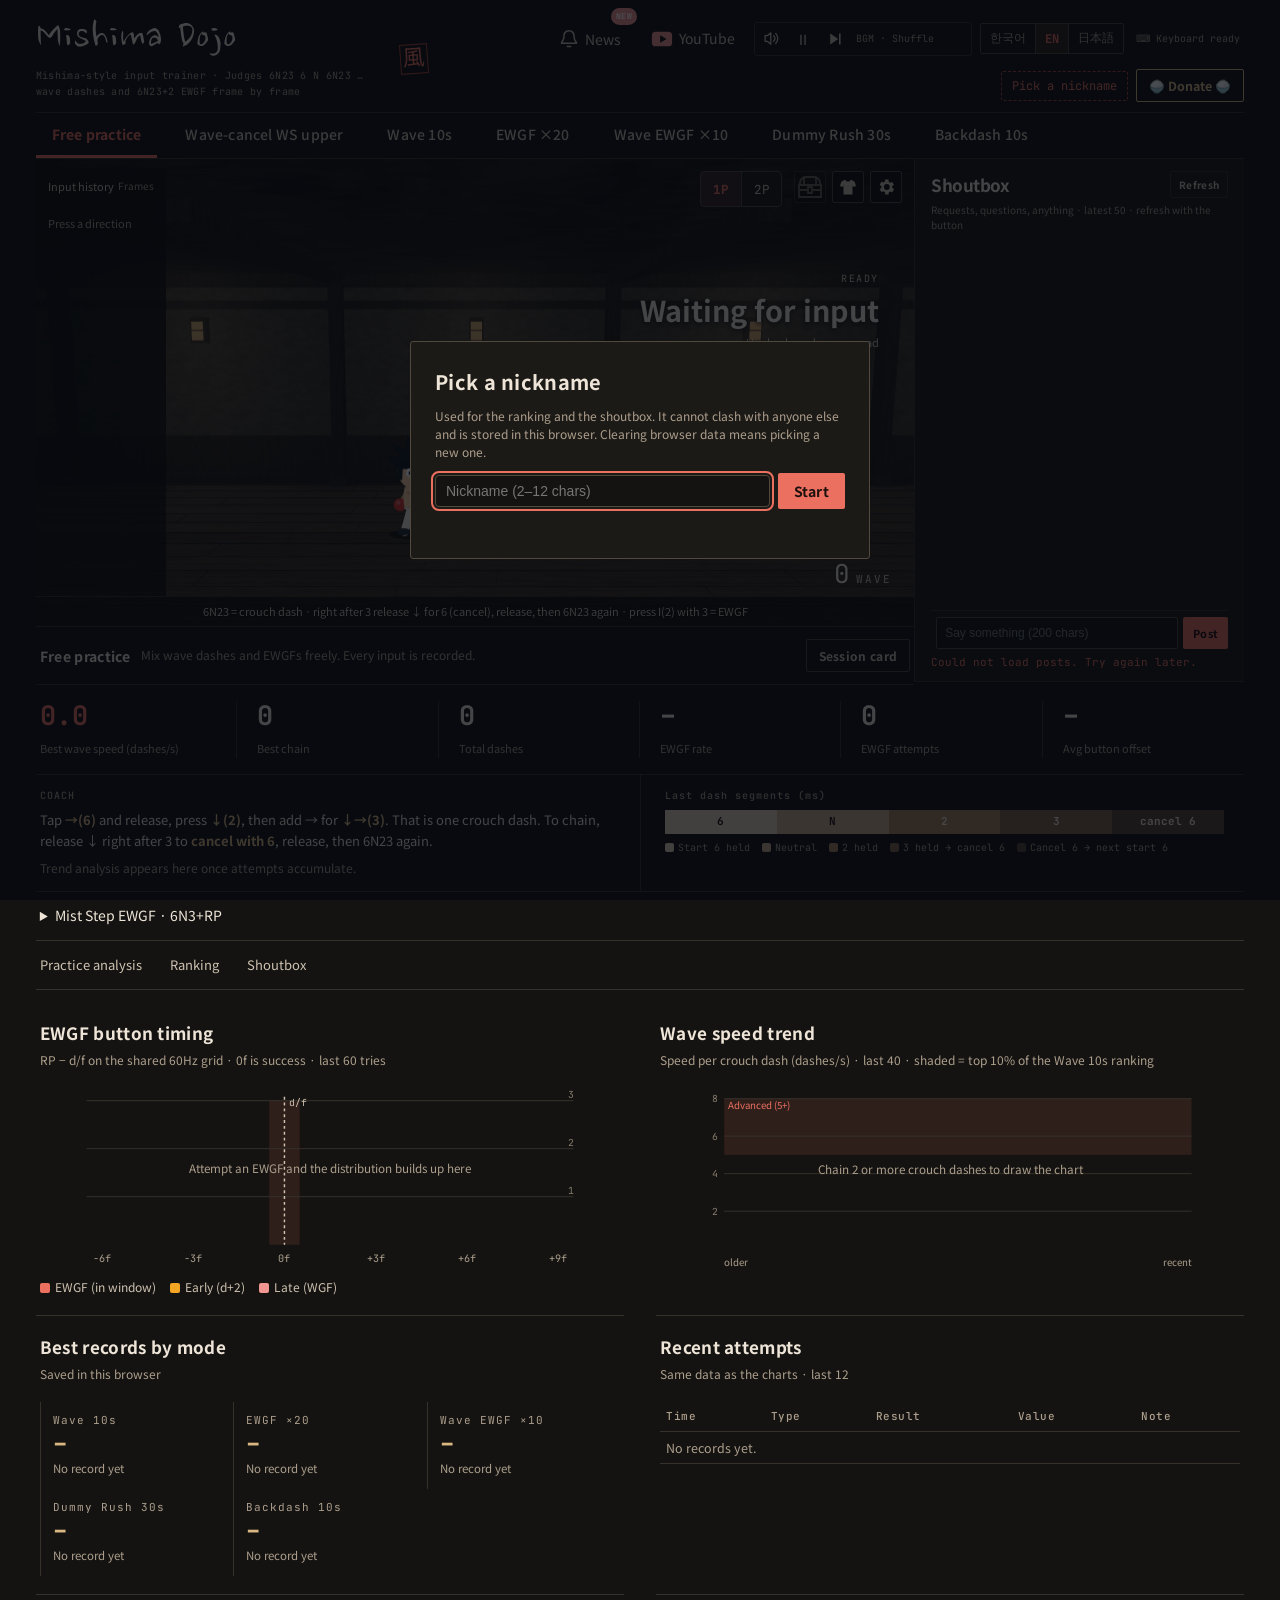
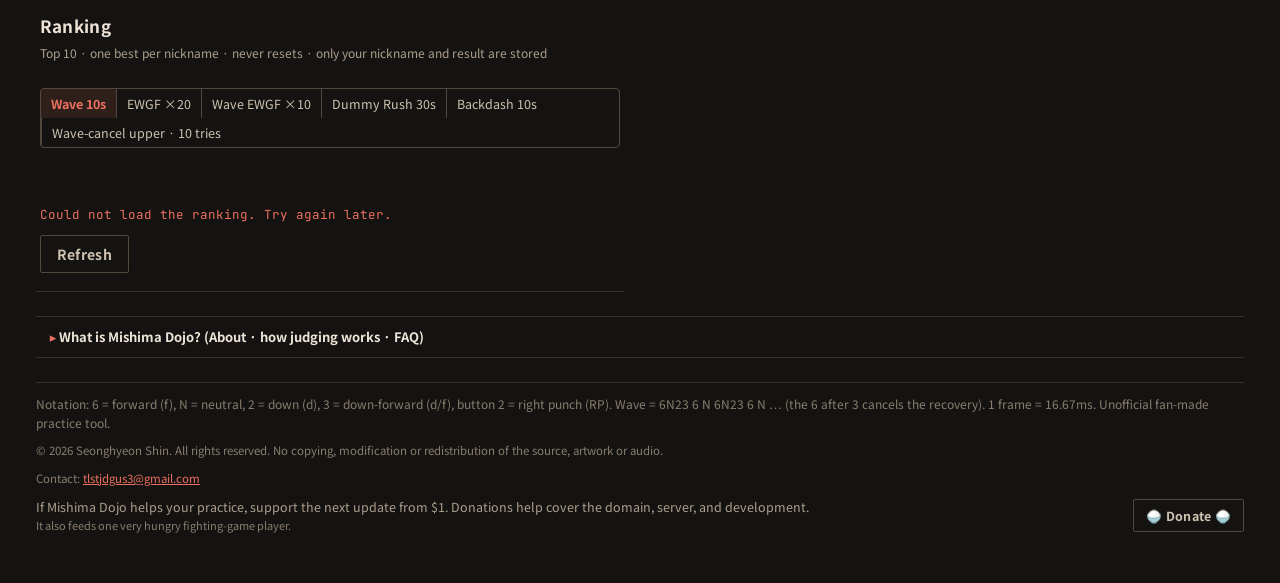
==== index.html @ e908316d "Add localized practice pages and automated Pages build" ====
<!doctype html>
<!-- 미시마 도장 (Mishima Dojo) © 2026 신성현 (Seonghyeon Shin). All rights reserved. Not open source: see LICENSE in the repository. Copying, modifying or re-hosting is not permitted. -->
<html lang="ko">
<head>
<meta charset="utf-8">
<script async src="https://pagead2.googlesyndication.com/pagead/js/adsbygoogle.js?client=ca-pub-8394509799881324" crossorigin="anonymous"></script>
<meta name="viewport" content="width=device-width,initial-scale=1,viewport-fit=cover">
<title>미시마 도장 | 철권 초풍·웨이브 대시 연습 (Mishima Dojo EWGF Trainer)</title>
<meta name="description" content="설치 없이 즐기는 무료 철권 초풍·웨이브 연습 사이트, 미시마 도장. 브라우저에서 입력 타이밍과 실패 원인을 확인하고 최고 기록에 도전하세요. 키보드·게임패드 지원.">
<meta name="robots" content="index,follow">
<link rel="icon" type="image/png" sizes="1254x1254" href="favicon.png">
<meta name="theme-color" content="#141311">
<link rel="canonical" href="https://mishimaryu.com/">
<link rel="alternate" hreflang="ko" href="https://mishimaryu.com/ko/">
<link rel="alternate" hreflang="en" href="https://mishimaryu.com/en/">
<link rel="alternate" hreflang="ja" href="https://mishimaryu.com/ja/">
<link rel="alternate" hreflang="x-default" href="https://mishimaryu.com/">
<meta property="og:type" content="website">
<meta property="og:site_name" content="미시마 도장 · Mishima Dojo">
<meta property="og:title" content="미시마 도장 | 철권 초풍·웨이브 대시 연습 (Mishima Dojo EWGF Trainer)">
<meta property="og:description" content="설치 없이 즐기는 무료 철권 초풍·웨이브 연습 사이트, 미시마 도장. 브라우저에서 입력 타이밍과 실패 원인을 확인하고 최고 기록에 도전하세요. 키보드·게임패드 지원.">
<meta property="og:url" content="https://mishimaryu.com/">
<meta property="og:image" content="https://mishimaryu.com/og.png">
<meta property="og:image:width" content="1200">
<meta property="og:image:height" content="630">
<meta property="og:image:alt" content="미시마 도장 — 철권 초풍·웨이브 대시 연습 도구 카드 (Mishima Dojo EWGF trainer)">
<meta property="og:locale" content="ko_KR">
<meta property="og:locale:alternate" content="en_US">
<meta property="og:locale:alternate" content="ja_JP">
<meta name="twitter:card" content="summary_large_image">
<script type="application/ld+json">{"@context":"https://schema.org","@type":"WebApplication","name":"미시마 도장 (Mishima Dojo)","alternateName":["Mishima Dojo","三島道場","Mishima Dojo EWGF Trainer"],"url":"https://mishimaryu.com/","image":"https://mishimaryu.com/og.png","applicationCategory":"GameApplication","operatingSystem":"Any (web browser)","browserRequirements":"Requires JavaScript","inLanguage":["ko","en","ja"],"isAccessibleForFree":true,"offers":{"@type":"Offer","price":"0","priceCurrency":"USD"},"description":"설치 없이 즐기는 무료 철권 초풍·웨이브 연습 사이트, 미시마 도장. 브라우저에서 입력 타이밍과 실패 원인을 확인하고 최고 기록에 도전하세요. 키보드·게임패드 지원.","keywords":"Tekken, EWGF, Electric Wind God Fist, wave dash, Mishima, 철권, 초풍, 웨이브, 鉄拳, 最速風神拳, 風神ステップ"}</script>
<link rel="preconnect" href="https://fonts.googleapis.com">
<link rel="stylesheet" href="https://fonts.googleapis.com/css2?family=Nanum+Brush+Script&family=Black+Han+Sans&family=Noto+Sans+KR:wght@400;500;700&family=Noto+Sans+JP:wght@400;500;700&family=Dela+Gothic+One&family=JetBrains+Mono:wght@500;700&display=swap">
<style>
  :root{
    --bg:#141311; --bg2:#191714; --panel:#1C1A17; --panel2:#25221E; --line:#36312B; --line2:#51483E;
    --ink:#EEE5D8; --ink2:#CEC2B1; --muted:#AD9F8D; --faint:#887D6E;
    --accent:#EC7060; --accent-soft:rgba(236,112,96,.12); --accent-deep:#AC4337;
    --gold:#D9B781; --red:#F29591; --red-soft:rgba(242,149,145,.12);
    --good:#3DD68C; --warn:#F5A524; --warn-soft:rgba(245,165,36,.16);
    --seg1:#E5D6BF; --seg2:#CCAE8C; --seg3:#A8825F; --seg4:#80634C; --seg5:#594537;
    --overlay:rgba(17,15,13,.83); --shade:rgba(0,0,0,.3); --on-accent:#1D100D;
    --room-wall:#252019; --room-beam:#171410; --room-floor:#443528; --room-seam:#2B221B; --room-lamp:#CEA16B; --room-stone:#292720; --room-paper:#AC9674; --room-wood-fill:#704E30; --room-plaster-fill:#5C5649;
    /* dojo wood look (og.png card only, read by drawCard via cssVar): planks, signboard, paper panel, ink on paper */
    --wood:#6B4423; --wood-dark:#2A1709; --board:#1E1109; --cream:#F3E2B8; --cream2:#D9C49A; --cream-muted:#A8906A;
    --paper:#EFE3C8; --paper-ink:#2A1A10; --paper-muted:#6B5238; --paper-blue:#1F6FB2; --paper-red:#B8322E; --paper-amber:#C98A1C;
    --display:'Black Han Sans','Noto Sans KR',system-ui,sans-serif;
    --brand:'Nanum Brush Script','Black Han Sans',serif;
    --body:'Noto Sans KR','Apple SD Gothic Neo','Malgun Gothic',system-ui,sans-serif;
    --mono:'JetBrains Mono','Cascadia Mono',Consolas,monospace;
    --scene-height:clamp(465px,52vh,510px);
    color-scheme:dark;
  }
  *{box-sizing:border-box}
  html{background:var(--bg)}
  body{margin:0;background:var(--bg);color:var(--ink);font-family:var(--body);font-size:14px;line-height:1.55;
       padding-inline:clamp(16px,3vw,36px);padding-block:18px 48px;
       background-image:radial-gradient(1200px 500px at 70% -10%,var(--accent-soft),transparent 60%);}
  a{color:var(--accent)}
  button{font-family:inherit;font-size:inherit;cursor:pointer}
  :focus-visible{outline:2px solid var(--accent);outline-offset:2px}
  .wrap{width:100%;display:flex;flex-direction:column;gap:18px}

  /* header */
  /* one row when it fits: the brand keeps its two-line tagline width, the mode list takes the slack and scrolls sideways instead of wrapping (6 modes since 2026-09-13); the right block wraps under first, then the modes take a full row (phones) */
  .top{display:flex;align-items:flex-end;justify-content:space-between;gap:16px;flex-wrap:wrap;border-bottom:1px solid var(--line);padding-bottom:14px}
  .brand{display:flex;align-items:center;gap:14px;flex:0 1 auto;min-width:0}
  .brand>div{min-width:0}
  .brand .kanji{font-family:var(--display);font-size:44px;line-height:1;color:var(--accent);text-shadow:0 0 18px var(--accent-soft);width:52px;height:52px;display:grid;place-items:center;border:2px solid var(--accent-deep);border-radius:6px;background:var(--accent-soft)}
  .brand h1{font-family:var(--display);font-weight:400;font-size:30px;line-height:1;margin:0;letter-spacing:.5px}
  .brand p{margin:4px 0 0;color:var(--muted);font-size:12.5px;letter-spacing:.3px;word-break:keep-all;max-width:300px} /* the tagline always folds into two lines so the mode list can sit next to it (2026-09-13 user request) */
  .modes{display:flex;gap:6px;flex:1 1 240px;min-width:0;overflow-x:auto;overscroll-behavior-x:contain;scrollbar-width:thin;scrollbar-color:var(--line2) transparent;padding:3px 3px 8px;margin:-3px -3px -8px} /* a visible thin scrollbar says there is more (user choice over edge fades); padding keeps the focus ring inside the scroll box */
  .modes::-webkit-scrollbar{height:6px}
  .modes::-webkit-scrollbar-thumb{background:var(--line2);border-radius:3px}
  .modes button{flex:0 0 auto;white-space:nowrap;background:var(--panel);color:var(--ink2);border:1px solid var(--line);border-radius:4px;padding:8px 13px;font-weight:500;letter-spacing:.2px}
  .modes button[aria-selected="true"]{background:var(--accent);color:var(--on-accent);border-color:var(--accent);font-weight:700}
  .modes button:hover:not([aria-selected="true"]){border-color:var(--line2);color:var(--ink)}
  .src{font-family:var(--mono);font-size:12px;color:var(--muted);border:1px dashed var(--line2);border-radius:4px;padding:6px 10px}
  .src.on{color:var(--accent);border-style:solid;border-color:var(--accent-deep)}

  /* main grid */
  .main{display:grid;grid-template-columns:minmax(0,1.6fr) minmax(300px,.9fr);gap:18px;align-items:start}
  @media (max-width:900px){.main{grid-template-columns:1fr}}

  .stage{position:relative;border:1px solid var(--line);border-radius:6px;overflow:hidden;background:var(--bg2);aspect-ratio:16/7.2;max-width:100%}
  .stage canvas{display:block;width:100%;height:100%}
  .hud{position:absolute;inset:0;pointer-events:none}
  .hud-chain{position:absolute;left:14px;top:10px;display:flex;align-items:baseline;gap:6px}
  .hud-chain span{font-family:var(--display);font-size:42px;line-height:1;color:var(--ink);text-shadow:0 2px 0 #000,0 0 14px var(--accent-soft);font-variant-numeric:tabular-nums}
  .hud-chain small{font-family:var(--mono);font-size:11px;letter-spacing:2px;color:var(--muted)}
  .hud-chain.hot span{color:var(--accent)}
  .hud-score{position:absolute;left:14px;top:58px;font-family:var(--display);font-size:22px;line-height:1;color:var(--gold);text-shadow:0 2px 0 #000,0 0 12px rgba(245,197,66,.35);font-variant-numeric:tabular-nums}
  .hud-score:empty{display:none}
  .hud-timer{position:absolute;left:0;right:0;top:10px;text-align:center;font-family:var(--mono);font-size:22px;font-weight:700;color:var(--ink);text-shadow:0 2px 0 #000;font-variant-numeric:tabular-nums}
  .hud-timer.warn{color:var(--warn)}
  .hud-center{position:absolute;left:0;right:0;top:34%;text-align:center;font-family:var(--display);font-size:64px;line-height:1;color:var(--gold);text-shadow:0 3px 0 #000,0 0 22px rgba(245,197,66,.5)}
  .hud-hint{position:absolute;left:0;right:0;bottom:8px;text-align:center;font-family:var(--mono);font-size:11.5px;color:var(--muted);text-shadow:0 1px 0 #000}

  /* touch controls: shown only when html.touch-ui is set (applyTouchUI: coarse pointer + touch points, or the setting forced on) */
  html.touch-ui .stage{aspect-ratio:4/5;max-height:72vh}
  @media (orientation:landscape){ html.touch-ui .stage{aspect-ratio:16/9} html.touch-ui .hud-hint{white-space:nowrap;overflow:hidden;text-overflow:ellipsis;font-size:10px} }   /* rotated phone: under the 72vh cap a 4/5 stage would shrink to ~220px wide and the pad would cover the fighter; the floor strip only fits one hint line */
  html.touch-ui .hud-hint{bottom:calc(46% + 3px);font-size:10.5px;padding:0 10px}   /* the mode hint moves onto the floor strip just above the overlay */
  .touch{display:none;position:absolute;left:0;right:0;bottom:0;height:46%;touch-action:none;user-select:none;-webkit-user-select:none;-webkit-tap-highlight-color:transparent;-webkit-touch-callout:none;container-type:size}   /* size container: pad/buttons are capped by the overlay height (cqh) so they never rise above it */
  html.touch-ui .touch{display:block}
  .touch-note{position:absolute;left:0;right:0;top:0;margin:0;text-align:center;font-family:var(--mono);font-size:10.5px;color:var(--muted);text-shadow:0 1px 0 #000;pointer-events:none}
  .tdirs{position:absolute;left:14px;bottom:14px;display:grid;grid-template-columns:repeat(3,var(--touch-dir-size,55px));gap:8px}
  .tdirs button{width:var(--touch-dir-size,55px);height:var(--touch-dir-size,55px);padding:0;border:1px solid var(--line2);border-radius:12px;background:rgba(20,26,35,.72);color:var(--ink);font-family:var(--mono);font-size:25px;font-weight:700;touch-action:none;-webkit-tap-highlight-color:transparent}
  .tdirs button.on{background:var(--accent-soft);border-color:var(--accent);box-shadow:0 0 12px var(--accent-soft)}
  .tbtns{position:absolute;right:14px;bottom:14px;display:grid;grid-template-columns:repeat(2,clamp(56px,17vw,64px));grid-template-columns:repeat(2,min(clamp(56px,17vw,64px),50cqh - 22px));gap:10px}
  .tbtns button{aspect-ratio:1;border-radius:50%;border:1px solid var(--line2);font-family:var(--mono);font-size:22px;font-weight:700;display:flex;flex-direction:column;align-items:center;justify-content:center;line-height:1;padding:0;touch-action:none;-webkit-tap-highlight-color:transparent}
  .tbtns button small{font-size:9px;letter-spacing:1px;opacity:.7}
  .tbtns button.on{filter:brightness(1.6)}

  /* input history */
  .inputs{margin-top:10px;display:flex;gap:4px;overflow:hidden;min-height:44px;align-items:flex-end}
  .chip{display:flex;flex-direction:column;align-items:center;min-width:34px;gap:2px;flex:0 0 auto}
  .chip .g{width:34px;height:30px;border-radius:4px;display:grid;place-items:center;font-family:var(--mono);font-weight:700;font-size:15px;background:var(--panel2);border:1px solid var(--line);color:var(--ink2)}
  .chip .g.dir{color:var(--ink)}
  .chip .g.b1,.tbtns .b1{background:#2a3d6b;border-color:#3f5ea3;color:#c9dbff}
  .chip .g.b2,.tbtns .b2{background:#1f4f3a;border-color:#2f8460;color:#bfffdc}
  .chip .g.b3,.tbtns .b3{background:#513a6b;border-color:#7d58a8;color:#e6d2ff}
  .chip .g.b4,.tbtns .b4{background:#6b2f33;border-color:#a8474e;color:#ffd0d3}
  .chip .g.n{color:var(--faint)}
  .chip .f{font-family:var(--mono);font-size:10px;color:var(--faint);font-variant-numeric:tabular-nums}
  .chip.new .g{box-shadow:0 0 0 1px var(--accent)}

  /* trial bar */
  .trial{margin-top:10px;display:flex;align-items:center;gap:12px;flex-wrap:wrap;background:var(--panel);border:1px solid var(--line);border-radius:6px;padding:10px 12px}
  .trial .d-name{font-family:var(--display);font-size:18px;letter-spacing:.3px}
  .trial .d-desc{color:var(--muted);flex:1 1 200px;font-size:13px}
  .trial .d-prog{font-family:var(--mono);font-size:13px;color:var(--ink2);font-variant-numeric:tabular-nums}
  .btn{background:var(--accent);color:var(--on-accent);border:0;border-radius:4px;padding:8px 16px;font-weight:700;letter-spacing:.3px}
  .btn.ghost{background:transparent;color:var(--ink2);border:1px solid var(--line2)}
  .btn:disabled{opacity:.45;cursor:default}

  /* share card dialog */
  dialog.share{background:var(--panel);color:var(--ink);border:1px solid var(--line2);border-radius:8px;padding:16px;width:min(920px,calc(100vw - 32px));box-sizing:border-box}
  dialog.share::backdrop{background:rgba(4,8,14,.72)}
  dialog.share h2{margin:0 0 10px;font-family:var(--display);font-size:20px;letter-spacing:.3px}
  dialog.share canvas{width:100%;height:auto;display:block;border:1px solid var(--line);border-radius:6px;background:var(--bg)}
  .share-actions{display:flex;gap:8px;flex-wrap:wrap;align-items:center;margin-top:12px}
  .share-msg{font-family:var(--mono);font-size:12.5px;color:var(--accent);min-height:1.4em;margin-top:8px}
  dialog.share .note{color:var(--muted);font-size:12px;margin:6px 0 0}
  /* trial bar: post-trial leaderboard status + first-time nickname form */
  .trial .d-rank{font-family:var(--mono);font-size:12.5px;color:var(--accent);flex:1 1 100%;min-height:0}
  .trial .d-rank:empty{display:none}
  .posts-form input,.nick-form input{background:var(--bg);color:var(--ink);border:1px solid var(--line2);border-radius:4px;padding:7px 10px;font-size:14px;max-width:100%}

  /* leaderboard card + message board card (inside .records) */
  .board-tabs{margin:8px 0 6px}
  .board-info{font-family:var(--mono);font-size:12px;color:var(--muted);min-height:1.3em}
  .board-me{font-family:var(--mono);font-size:12.5px;color:var(--accent);min-height:1.4em;margin:4px 0 8px}
  .board-list td.n{font-family:var(--mono);color:var(--muted);width:2.5em}
  .board-list td.s{font-family:var(--display);color:var(--gold);font-size:17px;white-space:nowrap}
  .board-list td.s small{font-family:var(--body);color:var(--muted);font-size:11.5px;margin-left:6px}
  .board-list td.w{font-family:var(--mono);color:var(--muted);font-size:12px}
  .board-list tr.me td{background:var(--accent-soft)} .board-list tr.me td:not(.s){color:var(--accent)}
  .board-list td.act{width:1%;padding-left:6px;text-align:right}
  .board-delete{background:transparent;color:var(--muted);border:1px solid var(--line2);border-radius:4px;padding:4px 8px;white-space:nowrap;font-size:11px}
  .board-delete:hover{color:#ff9b9b;border-color:#a8474e}.board-delete:disabled{opacity:.45;cursor:default}
  .board-list tr.sep td{text-align:center;color:var(--faint);padding:2px 0;border-bottom:0}
  .board-list .empty,.posts .empty{color:var(--muted);text-align:center;padding:18px 0;font-size:13px}
  .card-msg{font-family:var(--mono);font-size:12.5px;color:var(--accent);min-height:1.4em;margin-top:6px}
  .card-actions{display:flex;gap:8px;flex-wrap:wrap;align-items:center;margin-top:10px}
  .posts-form{display:flex;gap:8px;flex-wrap:wrap;align-items:center;margin-bottom:10px}
  .posts-form .post-nick{font-size:13px;color:var(--accent);white-space:nowrap} .posts-form input.text{flex:1 1 200px}
  .posts{display:flex;flex-direction:column;gap:6px;max-height:420px;overflow-y:auto}
  .post{background:var(--panel2);border:1px solid var(--line);border-radius:4px;padding:8px 10px}
  .post b{font-size:13px;color:var(--ink)} .post time{font-family:var(--mono);font-size:11px;color:var(--faint);margin-left:8px}
  .post p{margin:3px 0 0;font-size:13.5px;line-height:1.5;color:var(--ink2);overflow-wrap:anywhere}
  .post-votes{display:flex;gap:6px;margin-top:6px}
  .post-actions{display:flex;align-items:center;gap:6px;flex-wrap:wrap}
  .post .vote,.post .reply-open{background:transparent;color:var(--muted);border:1px solid var(--line);border-radius:999px;padding:2px 10px;min-height:28px;font-family:var(--mono);font-size:12px;cursor:pointer}
  .post .vote[aria-pressed="true"]{color:var(--accent);border-color:var(--accent);background:var(--accent-soft)}
  .post .vote:disabled,.post .reply-open:disabled{opacity:.5;cursor:default}
  .reply-list{margin:8px 0 0 14px;padding-left:10px;border-left:2px solid var(--line)}
  .reply{padding:6px 0}.reply+.reply{border-top:1px solid var(--line)}
  .reply b{font-size:12px;color:var(--accent)} .reply time{font-size:10.5px}
  .reply p{font-size:13px;margin-top:2px}
  .reply-form{display:flex;gap:6px;margin:8px 0 0 14px;padding-left:10px}
  .reply-form input{min-width:0;flex:1;background:var(--bg);color:var(--ink);border:1px solid var(--line2);border-radius:4px;padding:6px 9px;font-size:13px}
  .reply-form .btn{padding:5px 10px;font-size:12px}
  .visits{font-family:var(--mono);font-size:11.5px;color:var(--faint);flex-basis:100%;text-align:right}
  .visits:empty{display:none}
  .nick-btn{background:transparent;color:var(--accent);border:1px dashed var(--accent-deep);border-radius:4px;padding:6px 10px;font-family:var(--mono);font-size:12px}
  .nick-btn:hover{border-style:solid}
  /* first-run nickname gate (modal; Escape is blocked until a nickname exists) */
  dialog.nick{width:min(460px,calc(100vw - 32px))}
  dialog.notices{width:min(680px,calc(100vw - 32px));max-height:min(80vh,720px)}
  .notice-list{display:flex;flex-direction:column;gap:10px;max-height:60vh;overflow-y:auto;padding-right:4px}
  .notice-item{background:var(--panel2);border:1px solid var(--line);border-radius:6px;padding:14px 16px}
  .notice-item:first-child{border-color:var(--accent-deep)}
  .notice-meta{display:flex;align-items:center;gap:8px;color:var(--muted);font-family:var(--mono);font-size:11.5px}
  .notice-kind{padding:1px 7px;border-radius:999px;background:var(--accent-soft);color:var(--accent)}
  .notice-item h3{margin:7px 0 5px;font-size:17px;color:var(--ink)}
  .notice-item p{margin:0;color:var(--ink2);line-height:1.6}
  .notice-item ul{margin:8px 0 0;padding-left:20px;color:var(--muted);line-height:1.7}
  .donate-qr{display:block;width:200px;height:200px;margin:14px auto 4px;padding:8px;box-sizing:content-box;background:#fff;border-radius:8px}
  #donateDlg .nick-form{justify-content:center} #donateDlg .btn{text-decoration:none}
  #donateDlg .donate-contact{margin:16px 0 0;text-align:center;font-size:12px;color:var(--muted)}
  .donate-contact a{color:inherit;overflow-wrap:anywhere}
  .nick-form{display:flex;gap:8px;flex-wrap:wrap;align-items:center;margin-top:12px} .nick-form input{flex:1 1 160px}
  /* result banner in the share dialog: tier title + rank line + comment, colour and motion per tier */
  .share-rank{--tier:var(--muted);border:1px solid var(--line);border-left:4px solid var(--tier);border-radius:6px;background:var(--panel2);padding:12px 16px;margin-bottom:12px}
  .share-rank .tier-title{font-family:var(--display);font-size:30px;line-height:1.05;color:var(--tier);animation:tierPop .55s cubic-bezier(.2,1.4,.4,1) both}
  .share-rank .tier-line{font-family:var(--mono);font-size:13px;color:var(--ink2);margin-top:6px}
  .share-rank .tier-msg{margin:6px 0 0;font-size:15px;line-height:1.5;color:var(--ink)}
  /* grades: t0 SS · t1 S · t2 A · t3 B · t4 C · t5 D */
  .share-rank.t5{--tier:var(--faint)} .share-rank.t4{--tier:var(--ink2)} .share-rank.t3{--tier:var(--seg2)}
  .share-rank.t2{--tier:var(--accent)} .share-rank.t2 .tier-title{text-shadow:0 0 14px var(--accent-soft)}
  .share-rank.t1{--tier:var(--gold)} .share-rank.t1 .tier-title{text-shadow:0 0 16px rgba(245,197,66,.55)}
  .share-rank.t0{--tier:var(--gold);background:linear-gradient(100deg,var(--panel2),rgba(245,197,66,.12),var(--panel2));background-size:200% 100%;animation:tierShine 2.4s linear infinite}
  .share-rank.t0 .tier-title{text-shadow:0 0 18px rgba(245,197,66,.8),0 0 40px rgba(245,197,66,.35);animation:tierPop .55s cubic-bezier(.2,1.4,.4,1) both,tierGlow 1.6s ease-in-out .6s infinite alternate}
  @keyframes tierPop{from{transform:scale(.6);opacity:0}to{transform:none;opacity:1}}
  @keyframes tierGlow{from{filter:brightness(1)}to{filter:brightness(1.35)}}
  @keyframes tierShine{from{background-position:200% 0}to{background-position:-200% 0}}
  @media (prefers-reduced-motion:reduce){.share-rank,.share-rank .tier-title{animation:none}}

  /* coach */
  .coach{display:flex;flex-direction:column;gap:12px;min-width:0}
  .result{background:var(--panel);border:1px solid var(--line);border-radius:6px;padding:14px 16px;position:relative;overflow:hidden;min-height:96px}
  .result::before{content:"";position:absolute;left:0;top:0;bottom:0;width:5px;background:var(--faint)}
  .result.ewgf::before{background:var(--accent)} .result.wgf::before{background:var(--warn)} .result.miss::before{background:var(--red)} .result.wave::before{background:var(--seg2)}
  .result .r-kind{font-family:var(--mono);font-size:11px;letter-spacing:2px;color:var(--muted);text-transform:uppercase}
  .result .r-title{font-family:var(--display);font-size:34px;line-height:1.05;margin-top:4px}
  .result.ewgf .r-title{color:var(--accent);text-shadow:0 0 16px var(--accent-soft)} .result.wgf .r-title{color:var(--warn)} .result.miss .r-title{color:var(--red)}
  .result .r-off{font-family:var(--mono);font-size:14px;color:var(--ink2);margin-top:6px;font-variant-numeric:tabular-nums}
  .coach-box{background:var(--panel);border:1px solid var(--line);border-radius:6px;padding:12px 14px}
  .coach-box h3{margin:0 0 6px;font-size:11px;letter-spacing:2px;color:var(--muted);font-family:var(--mono);font-weight:500}
  .coach-msg{font-size:14.5px;line-height:1.6;min-height:46px}
  .coach-msg strong{color:var(--gold)}
  .coach-trend{margin-top:8px;padding-top:8px;border-top:1px dashed var(--line);color:var(--ink2);font-size:13px}
  .seg{display:flex;height:22px;border-radius:4px;overflow:hidden;background:var(--panel2);margin-top:4px}
  .seg-legend[hidden]{display:none}
  .coach>details.mist-guide{grid-column:1/-1;padding-left:4px;border-left:0}
  .seg div{display:grid;place-items:center;font-family:var(--mono);font-size:11px;color:var(--on-accent);font-weight:700;min-width:0;overflow:hidden;white-space:nowrap;transition:flex .15s}
  .seg .s1{background:var(--seg1)} .seg .s2{background:var(--seg2)} .seg .s3{background:var(--seg3);color:var(--ink)} .seg .s4{background:var(--seg4);color:var(--ink)} .seg .s5{background:var(--seg5);color:var(--ink)}
  .seg-legend em{font-style:normal}
  .legend em{font-style:normal}
  .seg-legend{display:flex;gap:10px;margin-top:6px;font-family:var(--mono);font-size:11px;color:var(--muted);flex-wrap:wrap}
  .seg-legend i{display:inline-block;width:9px;height:9px;border-radius:2px;margin-right:4px;vertical-align:-1px}
  .stats{display:grid;grid-template-columns:repeat(3,1fr);gap:1px;background:var(--line);border:1px solid var(--line);border-radius:6px;overflow:hidden}
  .stat{background:var(--panel);padding:10px 12px}
  .stat b{display:block;font-family:var(--mono);font-size:20px;font-weight:700;font-variant-numeric:tabular-nums;line-height:1.1}
  .stat span{font-size:11px;color:var(--muted);letter-spacing:.3px}
  .stat.acc b{color:var(--accent)} .stat.gold b{color:var(--gold)}
  dialog.settings{width:min(560px,calc(100vw - 32px))}
  .set-head{display:flex;justify-content:space-between;align-items:center;gap:10px;margin-bottom:6px}
  .set-head h2{margin:0}
  .hud-gear{position:absolute;right:12px;top:10px;width:36px;height:36px;border-radius:50%;display:flex;align-items:center;justify-content:center;pointer-events:auto;
    background:rgba(20,26,35,.75);border:1px solid var(--line2);color:var(--ink2);padding:0;backdrop-filter:blur(2px);transition:color .15s,border-color .15s,transform .2s}
  .hud-gear:hover,.hud-gear:focus-visible{color:var(--accent);border-color:var(--accent);transform:rotate(30deg);outline:none}
  .set{display:flex;flex-direction:column;gap:10px;padding-bottom:14px}
  .set .row{display:flex;align-items:center;justify-content:space-between;gap:10px;flex-wrap:wrap}
  .set label.t{color:var(--muted);font-size:12.5px}
  .segc{display:inline-flex;border:1px solid var(--line2);border-radius:4px;overflow:hidden}
  .segc button{background:transparent;border:0;color:var(--ink2);padding:5px 10px;font-size:12.5px}
  .segc button+button{border-left:1px solid var(--line2)}
  .segc button[aria-pressed="true"]{background:var(--accent-soft);color:var(--accent);font-weight:700}
  .hud-side{position:absolute;right:56px;top:10px;height:36px;box-sizing:border-box;pointer-events:auto;background:var(--panel)}
  .hud-side button{min-width:40px;padding:0 8px;font-family:var(--mono)}
  .hud-side button:focus-visible{outline:2px solid var(--accent);outline-offset:-3px}
  @media (max-width:480px){.hud-timer{top:54px}}
  .range{display:inline-flex;align-items:center;gap:8px}
  .range input[type=range]{-webkit-appearance:none;appearance:none;width:140px;height:4px;border-radius:2px;background:var(--line2);cursor:pointer;margin:0}
  .range input[type=range]::-webkit-slider-thumb{-webkit-appearance:none;width:14px;height:14px;border-radius:50%;background:var(--accent);border:2px solid var(--bg);box-shadow:0 0 0 1px var(--accent-deep)}
  .range input[type=range]::-moz-range-thumb{width:14px;height:14px;border-radius:50%;background:var(--accent);border:2px solid var(--bg)}
  .range input[type=range]::-moz-range-track{height:4px;background:var(--line2);border-radius:2px}
  .range input[type=range]:disabled{opacity:.4;cursor:default}
  .range output{font-family:var(--mono);font-size:12px;color:var(--ink2);min-width:3.4em;text-align:right;font-variant-numeric:tabular-nums}
  .keys{display:grid;grid-template-columns:repeat(4,1fr);gap:6px}
  .key{background:var(--panel2);border:1px solid var(--line);border-radius:4px;padding:6px 4px;text-align:center;color:var(--ink2)}
  .key small{display:block;font-size:10.5px;color:var(--muted);font-family:var(--mono);margin-bottom:4px}
  .key-pair{display:flex;gap:3px}
  .key-bind{min-width:0;flex:1;background:var(--bg2);border:1px solid var(--line2);border-radius:3px;padding:4px 2px;color:var(--ink2)}
  .key-bind b{font-family:var(--mono);font-size:12px}
  .key-bind.alt.empty b{color:var(--muted);font-family:var(--body);font-size:11px}
  .key-bind.listen{border-color:var(--accent);color:var(--accent);animation:blink 1s infinite}
  @keyframes blink{50%{opacity:.5}}
  .note{font-size:12px;color:var(--muted);line-height:1.5}
  .note code{font-family:var(--mono);color:var(--ink2);font-size:11.5px}

  /* records */
  .records{display:grid;grid-template-columns:1fr 1fr;gap:18px}
  @media (max-width:900px){.records{grid-template-columns:1fr}}
  .card{background:var(--panel);border:1px solid var(--line);border-radius:6px;padding:14px 16px;min-width:0}
  .card h2{font-family:var(--display);font-weight:400;font-size:18px;margin:0;letter-spacing:.3px}
  .card .sub{color:var(--muted);font-size:12px;margin:2px 0 10px}
  .chart svg{width:100%;height:auto;display:block;overflow:visible}
  .chart{position:relative}
  .tip{position:absolute;pointer-events:none;background:var(--bg2);border:1px solid var(--line2);border-radius:4px;padding:5px 8px;font-family:var(--mono);font-size:11.5px;color:var(--ink);white-space:nowrap;display:none;z-index:2}
  .legend{display:flex;gap:14px;font-size:12px;color:var(--ink2);margin-top:6px;flex-wrap:wrap}
  .legend i{display:inline-block;width:10px;height:10px;border-radius:2px;margin-right:5px;vertical-align:-1px}
  table{width:100%;border-collapse:collapse;font-size:12.5px}
  th{font-family:var(--mono);font-weight:500;font-size:11px;color:var(--muted);text-align:left;padding:6px 6px;border-bottom:1px solid var(--line);letter-spacing:.5px}
  td{padding:6px 6px;border-bottom:1px solid var(--line);vertical-align:top;font-variant-numeric:tabular-nums}
  td.m{font-family:var(--mono);font-size:12px}
  td.ok{color:var(--accent)} td.wg{color:var(--warn)} td.no{color:var(--red)}
  .tbl{overflow-x:auto}
  .bests{display:grid;grid-template-columns:repeat(auto-fit,minmax(150px,1fr));gap:8px}
  @media (max-width:520px){.bests{grid-template-columns:1fr}}
  .best{background:var(--panel2);border:1px solid var(--line);border-radius:4px;padding:10px 12px}
  .best .k{font-family:var(--mono);font-size:11px;color:var(--muted);letter-spacing:1px}
  .best b{display:block;font-family:var(--display);font-size:24px;color:var(--gold);line-height:1.1;margin-top:2px}
  .best small{color:var(--muted);font-size:11.5px}
  footer{color:var(--faint);font-size:12px;border-top:1px solid var(--line);padding-top:12px}
  footer p{margin:0 0 10px}
  footer .copy{color:var(--faint);font-size:11.5px}
  .about{border:1px solid var(--line);border-radius:6px;background:var(--panel);color:var(--ink2);font-size:13px}
  .about summary{cursor:pointer;padding:10px 14px;font-weight:700;color:var(--ink);list-style:none}
  .about summary::-webkit-details-marker{display:none}
  .about summary::before{content:'▸ ';color:var(--accent)}
  .about[open] summary::before{content:'▾ '}
  .about-body{padding:0 14px 12px;display:grid;gap:10px}
  .about-body h3{margin:6px 0 0;font-size:13.5px;color:var(--ink)}
  .about-body p,.about-body dl{margin:0}
  .about-body dl{display:grid;gap:6px}
  .about-body dt{font-weight:700;color:var(--ink)}
  .about-body dd{margin:0 0 4px}
  .about-body a{color:var(--accent)}
  .donate{display:flex;align-items:center;gap:10px;flex-wrap:wrap;color:var(--muted);font-size:12.5px}
  .donate-share{margin:12px 0 0}
  .donate-copy{display:flex;flex:1 1 260px;flex-direction:column;line-height:1.5}
  .donate-copy small{color:var(--faint);font-size:11px}
  .donate-btn{background:transparent;color:var(--gold);border:1px solid var(--gold);border-radius:4px;padding:6px 12px;font-size:12.5px;font-weight:700;cursor:pointer}
  .donate-btn:hover{background:rgba(245,197,66,.12)}
  .donate-nudge{position:relative}
  .donate-nudge[data-active="true"] .donate-btn{background:rgba(245,197,66,.14);box-shadow:0 0 14px rgba(245,197,66,.48)}
  .donate-nudge[data-motion="true"] .donate-btn{animation:donateGlow 1.2s ease-in-out infinite alternate}
  .donate-bubble{position:absolute;z-index:5;right:0;top:calc(100% + 10px);width:max-content;max-width:min(210px,calc(100vw - 32px));padding:7px 11px;border:1px solid var(--gold);border-radius:12px;background:var(--panel);color:var(--gold);font-size:12px;font-weight:700;box-shadow:0 5px 18px rgba(0,0,0,.35);pointer-events:none}
  .donate-bubble::before{content:"";position:absolute;right:18px;bottom:100%;border:6px solid transparent;border-bottom-color:var(--gold)}
  .donate-bubble[hidden]{display:none}
  @keyframes donateGlow{to{filter:brightness(1.22);box-shadow:0 0 22px rgba(245,197,66,.75)}}
  @media (prefers-reduced-motion:reduce){.donate-nudge .donate-btn{animation:none!important}}
  .donate-options{display:flex;flex-direction:column;gap:8px;margin:12px 0 4px}
  .donate-opt{display:flex;flex-direction:column;align-items:flex-start;gap:2px;width:100%;box-sizing:border-box;background:var(--panel2);border:1px solid var(--line2);border-radius:6px;padding:10px 14px;color:var(--ink);font-size:14px;font-weight:700;text-align:left;text-decoration:none;cursor:pointer}
  .donate-opt small{color:var(--muted);font-size:12px;font-weight:400}
  .donate-opt:hover{border-color:var(--gold)} .donate-opt:first-child{border-color:var(--gold)}
  /* wardrobe (#fitDlg): stage button under the gear, outfit/achievement tabs, chips per slot */
  .hud-fit{top:52px}
  .hud-fit:hover,.hud-fit:focus-visible{transform:scale(1.08)}
  .hud-reward{top:94px;width:40px;height:40px;right:10px;border-radius:10px}
  .hud-reward:hover,.hud-reward:focus-visible{transform:scale(1.08)}
  .hud-reward:disabled{cursor:default;transform:none}
  .hud-reward[data-count="0"]{opacity:.45}
  .hud-reward[data-ready="true"]{color:var(--gold);border-color:var(--gold)}
  .hud-reward[data-motion="true"][data-ready="true"]{animation:rewardGlow 2.4s ease-in-out infinite}
  .hud-reward[data-arrival="true"] svg{animation:rewardArrival .45s ease-out}
  .reward-count{position:absolute;right:-5px;top:-6px;min-width:17px;padding:1px 3px;border-radius:9px;background:var(--gold);color:var(--bg);font:700 11px var(--mono)}
  .reward-count[hidden],.reward-toast[hidden]{display:none}
  .reward-toast{position:absolute;top:10px;left:50%;transform:translateX(-50%);max-width:calc(100% - 130px);padding:7px 12px;border:1px solid var(--gold);border-radius:8px;background:var(--panel);color:var(--gold);font:700 12px var(--body);text-align:center;pointer-events:none;z-index:1}
  @media (max-width:640px){.reward-toast{top:54px}}
  @keyframes rewardGlow{50%{box-shadow:0 0 12px var(--gold)}}
  @keyframes rewardArrival{50%{transform:scale(1.25) rotate(-8deg)}}
  @media (prefers-reduced-motion:reduce){.hud-reward,.hud-reward svg{animation:none!important}}
  dialog.fit{width:min(760px,calc(100vw - 32px))}
  dialog.fit .set-head{flex-wrap:wrap}
  dialog.fit .segc{margin-left:auto}
  .fit-daily{font-family:var(--mono);font-size:12px;color:var(--gold);min-height:1.3em;margin:0 0 10px}
  .fit-wear{display:grid;grid-template-columns:220px minmax(0,1fr);gap:14px;padding-bottom:10px}
  .fit-wear[hidden],.fit-ach[hidden]{display:none}
  @media (max-width:640px){.fit-wear{grid-template-columns:1fr}}
  .fit-preview{display:flex;flex-direction:column;gap:8px;align-items:center}
  dialog.fit canvas{width:200px;height:220px;border:1px solid var(--line);border-radius:6px;background:var(--bg2)}
  .fit-slots{display:flex;flex-direction:column;gap:8px;min-width:0}
  .fit-slot .t{color:var(--muted);font-size:12px;margin-bottom:4px}
  .fit-chips{display:flex;flex-wrap:wrap;gap:6px}
  .fit-chip{background:var(--panel2);border:1px solid var(--line2);border-radius:4px;color:var(--ink2);padding:5px 9px;font-size:12.5px}
  .fit-chip[aria-pressed="true"]{background:var(--accent-soft);border-color:var(--accent);color:var(--accent);font-weight:700}
  .fit-chip.locked{opacity:.5;cursor:not-allowed}
  .fit-chip.daily{border-style:dashed}
  .fit-ach{display:flex;flex-direction:column;gap:12px;max-height:62vh;overflow-y:auto;padding-bottom:6px}
  .ach-count{font-family:var(--mono);font-size:12.5px;color:var(--accent)}
  .ach-group h3{margin:0 0 6px;font-family:var(--display);font-weight:400;font-size:16px;color:var(--ink)}
  .ach-row{display:grid;grid-template-columns:minmax(0,1fr) auto;gap:2px 10px;padding:7px 10px;border:1px solid var(--line);border-left:4px solid var(--faint);border-radius:4px;background:var(--panel2);margin-bottom:6px}
  .ach-row.done{border-left-color:var(--gold)}
  .ach-row b{font-size:13.5px} .ach-row.done b{color:var(--gold)}
  .ach-row .d{grid-column:1;color:var(--muted);font-size:12px}
  .ach-row .i{grid-column:1;font-size:12px;color:var(--accent)}
  .ach-row .p{grid-column:2;grid-row:1/4;align-self:center;font-family:var(--mono);font-size:12.5px;color:var(--ink2);text-align:right;white-space:nowrap;font-variant-numeric:tabular-nums}
  .ach-row.done .p{color:var(--gold)}
  /* jackpot reveal (#jackpot, inside .hud so input keeps flowing): "?" box hatches → dim + rays + the character in the new item + petals (#jpFall canvas) + 확인 button */
  .jackpot{position:absolute;inset:0;z-index:2;display:grid;place-items:center;align-content:center;overflow:hidden;opacity:0;transition:opacity .25s;background:rgba(4,8,14,.66)}   /* z-index: the touch overlay (.touch) comes later in the stage, so without it the pad/buttons sit on top and the 확인 button cannot be tapped on phones; the pad still works through the pointer-events:none areas */
  .jp-ok{pointer-events:auto;margin-top:5px;padding:5px 28px;min-width:120px}
  .jackpot[hidden]{display:none}
  .jackpot[data-phase="egg"],.jackpot[data-phase="white"],.jackpot[data-phase="reveal"]{opacity:1}
  .jp-white{position:absolute;inset:0;background:#fff;opacity:0;transition:opacity .18s ease-in}
  .jackpot[data-phase="white"] .jp-white{opacity:1}
  .jackpot[data-phase="reveal"] .jp-white{opacity:0;transition:opacity .8s ease-out}
  .jp-box{display:none;width:124px;height:124px;place-items:center;font-family:var(--display);font-size:78px;line-height:1;color:#1a1f2b;background:#F4F1EA;border:3px solid var(--gold);border-radius:18px;box-shadow:0 0 34px rgba(245,197,66,.45),inset 0 -14px 24px rgba(0,0,0,.12)}
  .jackpot[data-phase="egg"] .jp-box,.jackpot[data-phase="white"] .jp-box{display:grid}
  .jackpot[data-phase="egg"] .jp-box{animation:jpHatch 1.8s ease-in both}
  @keyframes jpHatch{0%{transform:translate(0.0px,0.0px) rotate(0.0deg)}6%{transform:translate(0.8px,-0.3px) rotate(0.6deg)}13%{transform:translate(-1.5px,-0.6px) rotate(-1.1deg)}19%{transform:translate(2.3px,-0.9px) rotate(1.7deg)}25%{transform:translate(-3.0px,-1.2px) rotate(-2.3deg)}31%{transform:translate(3.8px,-1.5px) rotate(2.8deg)}38%{transform:translate(-4.5px,-1.8px) rotate(-3.4deg)}44%{transform:translate(5.3px,-2.1px) rotate(3.9deg)}50%{transform:translate(-6.0px,-2.4px) rotate(-4.5deg)}56%{transform:translate(6.8px,-2.7px) rotate(5.1deg)}63%{transform:translate(-7.5px,-3.0px) rotate(-5.6deg)}69%{transform:translate(8.3px,-3.3px) rotate(6.2deg)}75%{transform:translate(-9.0px,-3.6px) rotate(-6.8deg)}81%{transform:translate(9.8px,-3.9px) rotate(7.3deg)}88%{transform:translate(-10.5px,-4.2px) rotate(-7.9deg)}94%{transform:translate(11.3px,-4.5px) rotate(8.4deg)}100%{transform:translate(-12.0px,-4.8px) rotate(-9.0deg)}}
  .jp-card{display:none}
  .jackpot[data-phase="reveal"] .jp-card,.jackpot[data-phase="out"] .jp-card{display:flex;animation:jpIn .6s ease-out both}
  @keyframes jpIn{from{opacity:0;transform:scale(.92)}to{opacity:1;transform:none}}
  .jackpot[data-phase="out"]{opacity:0;transition:opacity .7s}
  .jp-fall{position:absolute;inset:0;width:100%;height:100%;pointer-events:none}
  .jp-rays{position:absolute;left:50%;top:50%;width:160vmax;height:160vmax;transform:translate(-50%,-50%);opacity:0;transition:opacity .4s;
    background:repeating-conic-gradient(rgba(245,197,66,.20) 0 10deg,rgba(245,197,66,0) 10deg 30deg);animation:jpSpin 7s linear infinite}
  .jackpot[data-phase="reveal"] .jp-rays{opacity:1}
  @keyframes jpSpin{to{transform:translate(-50%,-50%) rotate(360deg)}}
  .jp-card{position:relative;flex-direction:column;align-items:center;gap:2px;padding:6px 22px 8px;max-width:92%;border:2px solid var(--gold);border-radius:10px;background:rgba(8,12,18,.86);box-shadow:0 0 30px rgba(245,197,66,.35),inset 0 0 24px rgba(245,197,66,.12)}
  .jp-title{font-family:var(--display);font-size:clamp(20px,4.5vw,30px);line-height:1.05;color:var(--gold);text-shadow:0 0 18px rgba(245,197,66,.8),0 2px 0 #000}
  .jackpot[data-phase="reveal"] .jp-title{animation:tierPop .55s cubic-bezier(.2,1.4,.4,1) both,tierGlow 1.2s ease-in-out .6s infinite alternate}
  .jp-canvas,.jp-ach,.jp-item,.jp-hint{display:none}
  .jackpot[data-phase="reveal"] .jp-canvas,.jackpot[data-phase="out"] .jp-canvas{display:block;width:112px;height:112px}
  .jackpot[data-phase="reveal"] .jp-ach,.jackpot[data-phase="reveal"] .jp-item,.jackpot[data-phase="reveal"] .jp-hint,.jackpot[data-phase="out"] .jp-ach,.jackpot[data-phase="out"] .jp-item,.jackpot[data-phase="out"] .jp-hint{display:block}
  .jackpot[data-phase="out"] .jp-ok{pointer-events:none}
  .jp-ach{font-size:14px;color:var(--ink);text-shadow:0 1px 0 #000;text-align:center}
  .jp-item{font-family:var(--display);font-size:22px;line-height:1.1;color:var(--accent);text-shadow:0 0 12px var(--accent-soft),0 2px 0 #000;text-align:center}
  .jp-hint{margin-top:3px;text-align:center;font-family:var(--mono);font-size:11.5px;color:var(--gold);text-shadow:0 1px 0 #000}
  @media (prefers-reduced-motion:reduce){.jp-rays,.jp-title,.jp-card,.jp-box{animation:none!important}}
  @media (prefers-reduced-motion:reduce){.key-bind.listen{animation:none}}
  html[lang="ja"]{--display:'Dela Gothic One','Noto Sans JP',system-ui,sans-serif;--body:'Noto Sans JP','Hiragino Sans','Yu Gothic',system-ui,sans-serif}
  html[lang="en"]{--body:'Noto Sans KR',system-ui,-apple-system,'Segoe UI',sans-serif}
  html[lang="en"] .brand p{max-width:350px} /* the English tagline needs a little more to stay on two lines */
  html[lang="ja"] .brand h1{font-size:28px}
  .top-right{display:flex;align-items:center;justify-content:flex-end;gap:8px;flex-wrap:wrap;margin-left:auto} /* stays on the right when it wraps to its own row */
  .notice-btn{position:relative;display:inline-flex;align-items:center;justify-content:center;gap:6px;flex-shrink:0;height:45px;padding:0 11px;border:1px solid var(--line2);border-radius:4px;background:transparent;color:var(--ink2);cursor:pointer}
  .notice-btn:hover,.notice-btn:focus-visible{color:var(--accent);border-color:var(--accent)}
  .youtube-btn{text-decoration:none;font:inherit}
  .youtube-btn svg{color:var(--red)}
  @media(max-width:750px){.youtube-btn .youtube-label{display:none}}
  .notice-new{position:absolute;right:-5px;top:-8px;padding:1px 5px;border-radius:999px;background:var(--red);color:#fff;font-family:var(--mono);font-size:8px;font-weight:700;line-height:15px;letter-spacing:.4px;box-shadow:0 0 0 2px var(--bg)}
  .bgm-btn{display:inline-flex;align-items:center;justify-content:center;flex-shrink:0;width:45px;height:45px;padding:0;border:1px solid var(--line2);border-radius:4px;background:transparent;color:var(--accent);cursor:pointer}
  .bgm-btn[aria-pressed="false"]{color:var(--muted)}
  .bgm-btn .off{display:none}
  .bgm-btn[aria-pressed="false"] .on{display:none}
  .bgm-btn[aria-pressed="false"] .off{display:inline}
  .bgm-btn:hover,.bgm-btn:focus-visible{border-color:var(--accent)}
  .lang{display:inline-flex;border:1px solid var(--line2);border-radius:4px;overflow:hidden}
  .lang button{background:transparent;border:0;color:var(--muted);padding:6px 9px;font-size:12px;font-family:var(--mono)}
  .lang button+button{border-left:1px solid var(--line2)}
  .lang button[aria-pressed="true"]{background:var(--accent-soft);color:var(--accent);font-weight:700}
  .stage-wrap{min-width:0}
  .wsc-panel{margin-top:0;padding:18px;background:var(--panel);border:1px solid var(--line2);border-radius:8px;min-width:0}
  .wsc-panel h2{margin:0 0 10px;font-family:var(--display);font-size:22px;color:var(--gold)}
  .wsc-timeline{margin-top:14px}
  .wsc-ab{display:grid;grid-template-columns:1fr 1fr;gap:8px}
  .wsc-ab>div{padding:12px 9px;background:var(--bg);border:1px solid var(--line2);border-radius:5px;font-size:12px;color:var(--muted)}
  .wsc-ab b{display:block;font:24px var(--mono);color:var(--ink);margin:6px 0}
  .wsc-ab .ok{border-color:var(--accent)}.wsc-ab .no{border-color:var(--red)}
  .wsc-challenge{padding:12px 0;border-top:1px solid var(--line);border-bottom:1px solid var(--line)}
  .wsc-challenge .btn{width:100%}
  .wsc-panel details{margin-top:12px}.wsc-panel summary{cursor:pointer;color:var(--muted);font-size:12px}
  .wsc-command{font:700 clamp(15px,3.5vw,20px) var(--mono);letter-spacing:1px;color:var(--ink);margin:12px 0}
  .wsc-scroll{overflow-x:auto;max-width:100%;padding-bottom:6px}
  .wsc-axis{display:flex;min-width:640px;gap:3px;padding:5px 0}
  .wsc-cell{flex:1;min-width:36px;text-align:center;border:1px solid var(--line2);border-radius:4px;padding:7px 2px;font:12px var(--mono);color:var(--muted)}
  .wsc-cell b{display:block;min-height:34px;color:var(--ink);font-size:14px;white-space:pre-line}
  .wsc-cell.a{border:2px solid var(--gold)} .wsc-cell.b{border:2px dashed var(--accent)}
  .wsc-cell.a.b{box-shadow:inset 0 0 0 1px var(--gold)}
  .wsc-cell.mark{background:var(--accent-soft)}
  .wsc-cell.current{background:var(--accent-soft);outline:2px solid var(--ink);outline-offset:-4px;color:var(--ink)}
  .wsc-live{font:600 18px var(--mono);color:var(--accent);min-height:1.7em;margin:8px 0}
  .wsc-result{font-size:17px;color:var(--gold);margin:12px 0;min-height:28px}
  .wsc-panel .note{line-height:1.7;margin:8px 0;overflow-wrap:anywhere}
  .wsc-stats{display:grid;grid-template-columns:repeat(3,minmax(0,1fr));gap:8px;margin:12px 0}
  .wsc-stats div{background:var(--bg);padding:10px;border-radius:4px;font-size:12px;color:var(--muted)}
  .wsc-stats b{display:block;color:var(--ink);font:20px var(--mono)}
  .wsc-panel table{width:100%;font-size:12px;border-collapse:collapse}.wsc-panel td,.wsc-panel th{text-align:left;padding:7px 5px;border-bottom:1px solid var(--line)}
  body.wsc-mode .coach>.coach-box,body.wsc-mode .coach>.stats,body.wsc-mode .records,body.wsc-mode #hudChain{display:none}


  /* 2026-09-19: ink-and-vermilion dojo. Wide stage, fixed input ledger, quiet analysis below. */
  body{padding:22px clamp(14px,2.8vw,48px) 40px;background-image:none}
  .wrap{max-width:1680px;margin:auto;gap:0}
  .top{display:grid;grid-template-columns:auto 1fr;align-items:center;gap:16px 28px;padding-bottom:0;border:0}
  .brand{gap:14px}.brand .kanji{order:2;width:30px;height:34px;font-size:24px;border:1px solid var(--accent-deep);border-radius:0;background:none;text-shadow:none;color:var(--accent);transform:rotate(-4deg)}
  .brand h1{font-family:var(--brand);font-size:54px;letter-spacing:1px;line-height:.95}
  html[lang="ja"] .brand h1{font-family:var(--display);font-size:34px}
  .brand p{font-family:var(--mono);font-size:9px;line-height:1.6;max-width:340px;letter-spacing:.3px;margin-top:6px}
  .top-right{justify-content:flex-end;gap:8px;min-width:0}
  .top .modes{grid-column:1/-1;grid-row:2;margin:0;padding:0;gap:12px;border-top:1px solid var(--line);border-bottom:1px solid var(--line);scrollbar-width:thin}
  .modes button{padding:14px 16px;border:0;border-bottom:3px solid transparent;border-radius:0;background:none;font-size:14px}
  .modes button[aria-selected="true"]{background:none;color:var(--accent);border-color:var(--accent)}
  .modes button:hover:not([aria-selected="true"]){background:var(--panel);border-color:var(--line2)}
  .notice-btn,.bgm-btn{height:45px;border:0}.bgm-btn{width:45px}.bgm-btn svg{width:21px}
  .lang,.src,.nick-btn,.donate-btn{border-radius:2px}.src{border:0;padding:4px;font-size:10px}
  .visits{font-size:10px}.btn{color:var(--on-accent);border-radius:2px}.btn.ghost{color:var(--ink2)}
  .main{display:grid;grid-template-columns:1fr;gap:0}
  .stage{width:100%;aspect-ratio:16/6.7;border:0;border-bottom:1px solid var(--line);border-radius:0;isolation:isolate}
  .stage .result{position:absolute;right:5%;top:24%;width:min(37%,450px);min-height:0;background:none;border:0;border-radius:0;padding:0;text-align:right;pointer-events:none;text-shadow:0 2px 5px var(--bg)}
  .stage .result::before{display:none}.stage .result .r-kind{font-size:10px;letter-spacing:1.6px;color:var(--ink2)}
  .stage .result .r-title{font-family:var(--body);font-weight:700;font-size:clamp(20px,2.9vw,42px);line-height:1.35;text-wrap:balance}
  .stage .result.ewgf .r-title{text-shadow:none;color:var(--accent)}
  .stage .result .r-off{font-family:var(--body);font-size:12px;line-height:1.6;max-width:360px;margin:8px 0 0 auto;color:var(--ink2)}
  .hud-chain{left:auto;right:22px;top:auto;bottom:38px}.hud-chain span{text-shadow:none;font-family:var(--mono);font-size:32px}.hud-chain small{color:var(--ink2)}
  .hud-score{left:24px;top:12px;font-family:var(--mono);font-size:20px}
  .hud-timer{font-size:20px;top:14px}.hud-hint{font-family:var(--body);font-size:11px;padding:6px 12px;bottom:0;color:var(--ink2);background:var(--overlay)}
  .hud-gear{border-radius:2px;background:var(--overlay);top:12px;right:12px;width:32px;height:32px}
  .hud-fit{right:50px;top:12px}.hud-reward{right:88px;top:12px}.hud-side{right:132px;top:12px}
  .hud-side button{padding:6px 9px}.hud .reward-toast{top:54px}
  .input-ledger{position:absolute;left:22px;top:64px;width:152px;pointer-events:none;background:var(--overlay);border-left:2px solid var(--line2);padding:12px 0 3px}
  .input-ledger header{display:flex;justify-content:space-between;padding:0 12px 8px;font-size:11px;color:var(--ink2)}
  .input-ledger header small{font-size:10px;color:var(--muted)}
  .inputs{display:flex;flex-direction:column;align-items:stretch;gap:0;margin:0;min-height:0;max-height:245px;overflow:hidden}
  .chip{flex-direction:row;justify-content:space-between;gap:8px;min-width:0;padding:5px 12px;border-top:1px solid var(--line);min-height:32px}
  .chip .g{display:block;width:auto;height:auto;background:none!important;border:0!important;border-radius:0;font-size:19px;line-height:1.1;color:var(--ink)!important;box-shadow:none!important}
  .chip .g{min-width:0;overflow-wrap:anywhere}.chip .f{flex-shrink:0;font-size:11px;color:var(--ink2)}.chip.new{background:var(--accent-soft);border-left:2px solid var(--accent);padding-left:10px}
  .input-empty{padding:12px;color:var(--muted);font-size:11px}
  .trial{margin:0;border:0;border-bottom:1px solid var(--line);border-radius:0;padding:12px 4px;background:none;gap:10px}
  .trial .d-name{font:700 14px var(--body)}.trial .d-desc{font-size:12px}.trial .btn{font-size:12px;padding:7px 12px}
  .coach{display:grid;grid-template-columns:1fr 1fr;gap:0}
  .coach>.stats{grid-column:1/-1;grid-row:1;grid-template-columns:repeat(6,minmax(0,1fr));border:0;border-bottom:1px solid var(--line);border-radius:0;background:none;gap:0;padding:22px 0}
  .stat{background:none;padding:0 20px;border-right:1px solid var(--line)}.stat:first-child{padding-left:4px}.stat:last-child{border:0}
  .stat b{font-size:clamp(24px,2.4vw,36px);margin-bottom:9px}.stat span{font-size:11px;letter-spacing:0}.stat.gold b{color:var(--ink)}
  .coach-box{border:0;border-bottom:1px solid var(--line);border-radius:0;background:none;padding:18px 20px 18px 4px}
  .coach-box+.coach-box{padding-left:24px;border-left:1px solid var(--line)}.coach-box h3{letter-spacing:1px;font-size:10px}
  .coach-msg{font-size:13px;min-height:0}.coach-trend{font-size:12px;border:0;padding-top:0;color:var(--muted)}
  .seg{border-radius:0;height:24px}.seg div{color:var(--on-accent)}.seg .s3,.seg .s4,.seg .s5{color:var(--ink)}.seg-legend{gap:6px 12px;font-size:10px}
  .section-links{display:flex;gap:28px;padding:18px 4px;border-bottom:1px solid var(--line);font-size:13px}
  .section-links a{color:var(--ink2);text-decoration:none}.section-links a:hover{color:var(--accent)}
  .records{gap:0 32px;padding-top:12px}.card{border:0;border-bottom:1px solid var(--line);border-radius:0;background:none;padding:22px 4px}
  .card h2{font:700 17px var(--body)}.card .sub{font-size:12px;margin:6px 0 18px}.chart svg{max-height:235px}
  .post{border:0;border-bottom:1px solid var(--line);border-radius:0;background:none;padding:12px 2px}.post p{font-size:14px}.post time{color:var(--muted)}
  .post .vote,.post .reply-open{border-radius:2px}.bests{gap:0}.best{background:none;border:0;border-left:1px solid var(--line);border-radius:0}.best b{font-family:var(--mono)}
  .board-list td.s{font-family:var(--mono);color:var(--ink)}.about{margin:24px 0;background:none;border-radius:0;border:0;border-top:1px solid var(--line);border-bottom:1px solid var(--line)}
  .wsc-panel{background:none;border-radius:0;border-color:var(--line);padding:20px}.wsc-panel h2{font:700 20px var(--body)}
  .coach>#wscPanel{grid-column:1/-1}.wsc-ab>div,.wsc-stats div,.wsc-cell{border-radius:0}.wsc-timeline{margin-top:0}
  body.wsc-mode .coach{grid-template-columns:1fr}body.wsc-mode .section-links{display:none}
  dialog.share{border-radius:3px;padding:24px}dialog.share h2{font-family:var(--body);font-weight:700}.tdirs button{background:var(--overlay)}.tdirs button.on{background:var(--accent-soft);box-shadow:none}
  @media(min-width:1000px){body.wsc-mode .main{grid-template-columns:minmax(0,1fr) 310px}body.wsc-mode .stage{aspect-ratio:16/8.8}body.wsc-mode .coach{border-left:1px solid var(--line)}body.wsc-mode .stage .result{width:40%;top:25%}}
  @media(max-width:1000px){.top{gap:14px}.brand h1{font-size:44px}.brand p{max-width:240px}.top-right{gap:5px}.top-right .src{font-size:10px}.stage{aspect-ratio:16/8.5}.input-ledger{left:14px;top:55px;width:130px}.stage .result{right:20px;top:26%;width:40%}.coach>.stats{padding:18px 0}.stat{padding:0 10px}}
  @media(max-width:650px){body{padding:14px 12px 24px}.top{grid-template-columns:1fr;gap:12px}.brand h1{font-size:44px}.brand p{max-width:100%;font-size:9px}.top-right{justify-content:flex-start;grid-row:2}.top .modes{grid-row:3;gap:2px}.modes button{padding:12px 10px;font-size:12px}.visits{margin-left:auto;width:auto}.stage{aspect-ratio:1.1}.stage .result{top:65px;right:12px;width:53%}.stage .result .r-kind{font-size:8px}.stage .result .r-title{font-size:20px}.stage .result .r-off{font-size:10px;max-width:180px}.input-ledger{left:8px;top:58px;width:92px;padding-top:8px}.input-ledger header{padding:0 6px 6px;font-size:9px}.input-ledger header small{font-size:8px}.chip{padding:4px 7px;min-height:25px}.chip.new{padding-left:5px}.chip .g{font-size:15px}.chip .f{font-size:9px}.inputs{max-height:150px}.hud-chain{right:12px;bottom:48px}.hud-chain span{font-size:26px}.hud-hint{font-size:10px}.hud-score{left:8px;font-size:15px}.hud-timer{font-size:16px;top:16px;right:auto;left:12px}.coach>.stats{grid-template-columns:repeat(3,1fr);gap:18px 0;padding:18px 0}.stat:nth-child(3){border:0}.stat:nth-child(4){padding-left:4px}.stat b{font-size:26px}.coach{grid-template-columns:1fr}.coach-box+.coach-box{padding-left:4px;border-left:0}.trial .d-desc{flex-basis:65%}.section-links{gap:24px}.records{grid-template-columns:1fr}.bests{grid-template-columns:repeat(2,minmax(0,1fr))}.input-empty{font-size:9px;padding:8px}}
  html.touch-ui .input-ledger{top:54px;width:90px;left:8px}html.touch-ui .inputs{max-height:125px}html.touch-ui .chip{min-height:25px;padding-top:3px;padding-bottom:3px}html.touch-ui .chip .g{font-size:15px}
  html.touch-ui .stage .result{top:56px;width:52%;right:12px}html.touch-ui .stage .result .r-title{font-size:19px}html.touch-ui .stage .result .r-kind{display:none}html.touch-ui .stage .result .r-off{font-size:10px}
  html.touch-ui .hud-chain{bottom:calc(46% + 34px);right:12px}html.touch-ui .hud-chain span{font-size:22px}
  @media(orientation:landscape){html.touch-ui .input-ledger{top:48px}html.touch-ui .inputs{max-height:75px}html.touch-ui .stage .result{top:52px;right:20%;width:35%}html.touch-ui .stage .result .r-off{display:none}}


  /* Compact 2D practice foreground over a shared 3D room camera. */
  body{padding-top:16px}.top{gap:10px 24px}.brand h1{font-size:46px}.brand p{max-width:370px;font-size:10px}.brand .kanji{width:28px;height:30px;font-size:22px}
  .top .modes button{padding-top:11px;padding-bottom:11px}
  .stage,body.wsc-mode .stage{height:var(--scene-height);aspect-ratio:auto}
  #stageBack[hidden]{display:none}
  #stageBack{position:absolute;inset:0;z-index:-1;width:100%;height:100%;pointer-events:none}
  #stage{position:relative;z-index:0}
  .input-ledger{top:56px;padding-top:9px;width:138px}.inputs{max-height:210px}.chip{min-height:29px;padding-top:4px;padding-bottom:4px}.chip .g{font-size:17px}
  .stage .result{top:24%;right:4%;width:36%}.stage .result .r-title{font-size:clamp(20px,2.25vw,32px)}
  .stage .result .r-off{font-size:11px;margin-top:5px}.hud-chain span{font-size:26px}
  .coach>.stats{padding:16px 0}.stat b{font-size:clamp(24px,2.1vw,30px);margin-bottom:6px}
  .coach-box{padding-top:13px;padding-bottom:13px}.section-links{padding-top:14px;padding-bottom:14px}.card{padding-top:18px;padding-bottom:18px}.chart svg{max-height:185px}
  @media(max-width:650px){.brand h1{font-size:40px}.brand p{font-size:9px}.top{gap:8px}.top-right{gap:4px}.stage,body.wsc-mode .stage{height:360px}.stage .result{top:61px;right:12px;width:53%}.input-ledger{left:8px;top:54px;width:92px}.inputs{max-height:150px}.chip{min-height:25px}.chip .g{font-size:15px}.stat b{font-size:25px}}
  html.touch-ui .stage,html.touch-ui.wsc-mode .stage{height:auto;aspect-ratio:2/3;max-height:78vh}
  @media(orientation:landscape){html.touch-ui .stage,html.touch-ui.wsc-mode .stage{aspect-ratio:16/9;max-height:72vh}}


  /* One stage layout in every mode; the community stays beside play. */
  .main,body.wsc-mode .main{grid-template-columns:minmax(0,1fr);align-items:start}
  .stage-wrap{grid-column:1;grid-row:1;min-width:0}
  .main>.coach{grid-column:1/-1;grid-row:2;min-width:0;border-left:0}
  .stage-actions{position:absolute;z-index:3;top:10px;left:50%;transform:translateX(-50%);max-width:40%;text-align:center}
  .stage-actions .btn{font-size:12px;min-height:34px;padding:7px 16px;max-width:100%;white-space:normal;box-shadow:0 3px 12px var(--overlay)}
  .stage-actions [hidden],.posts-card[hidden],.wsc-panel[hidden]{display:none}
  .hud-timer{top:52px;right:16px;left:auto;font-size:17px}
  .coach>#wscPanel{grid-column:auto}
  body.wsc-mode .coach{grid-template-columns:minmax(0,1.35fr) minmax(0,1fr);border-top:1px solid var(--line)}
  .wsc-panel{min-width:0;border:0;padding:20px 16px}
  .wsc-timeline{padding-left:4px}.wsc-timeline+.wsc-panel{border-left:1px solid var(--line)}
  .wsc-axis{min-width:640px}.wsc-result{font-size:20px}.wsc-panel h2{font-size:15px;color:var(--ink2)}
  .wsc-ab{margin:12px 0}.wsc-panel .note{font-size:11px}
  .posts-card{display:flex;flex-direction:column;grid-column:2;grid-row:1;height:calc(var(--scene-height) + 55px);padding:12px 16px 10px;margin:0;border:0;border-left:1px solid var(--line);border-bottom:1px solid var(--line);background:var(--panel);min-width:0}
  .posts-heading{display:flex;align-items:center;justify-content:space-between;gap:8px}
  .posts-heading h2{font-size:17px;margin:0;letter-spacing:-.5px}.posts-heading .btn{font-size:10px;padding:5px 8px;background:none;border-color:var(--line)}
  .posts-card .sub{font-size:10px;line-height:1.5;color:var(--muted);margin:4px 0 6px}
  .posts-card .posts{flex:1;min-height:0;gap:0;overflow:auto;overscroll-behavior:contain;scrollbar-width:thin;scrollbar-color:var(--line2) transparent;padding-right:5px}
  .posts-card .post{flex-shrink:0;padding:3px 0;font-size:12px;line-height:1.25}.posts-card .post:first-child{padding-top:3px}.posts-card .post>b{font-size:12px;color:var(--ink2)}
  .posts-card .post time{font-size:9px}.posts-card .post p{font-size:12px;line-height:1.4;margin:2px 0;overflow-wrap:anywhere}
  .posts-card .post-actions{opacity:.85;gap:5px}.posts-card .post-votes{margin-top:0;gap:5px}.posts-card .post .vote,.posts-card .post .reply-open{font-size:10px;padding:3px 7px;border-color:var(--line);background:none}
  .posts-card .reply-list{margin:5px 0 0 8px;padding-left:8px}.posts-card .reply{padding:4px 0}.posts-card .reply p{font-size:11px;margin:2px 0 0}
  .posts-card .posts-form{margin:6px 0 0;padding-top:6px;border-top:1px solid var(--line);gap:5px}
  .posts-card .post-nick{width:auto;max-width:90px;white-space:normal;overflow-wrap:anywhere;font-size:10px;line-height:1.3;color:var(--muted)}
  .posts-card .posts-form input.text{flex:1;min-width:0;width:0;font-size:12px;border-radius:2px;padding:8px}
  .posts-card .posts-form .btn{font-size:11px;padding:8px 10px}.posts-card .card-msg{font-size:11px;margin-top:5px}
  @media(min-width:1100px){body.has-community .main{grid-template-columns:minmax(0,1fr) 330px}}
  @media(max-width:1099px){.posts-card{grid-column:1;grid-row:2;height:520px;border-left:0}.has-community .main>.coach{grid-row:3}}
  @media(max-width:750px){body.wsc-mode .coach{grid-template-columns:minmax(0,1fr)}.wsc-timeline+.wsc-panel{border-left:0;border-top:1px solid var(--line)}.wsc-panel{padding:16px 4px}.posts-card{padding:12px}.stage-actions{top:46px;max-width:65%}.stage-actions .btn{min-height:30px;font-size:11px;padding:5px 12px}.stage .result,html.touch-ui .stage .result{top:94px}.hud-timer{top:50px;font-size:14px}.input-ledger,html.touch-ui .input-ledger{top:89px}.inputs,html.touch-ui .inputs{max-height:125px}}


  /* Use the full free vertical lane, with all 40 retained inputs available by scrolling. */
  .input-ledger{bottom:30px;display:flex;flex-direction:column;min-height:0}
  .input-ledger header{flex:none}
  .input-ledger .inputs{flex:1;min-height:0;max-height:none;overflow-y:auto;pointer-events:auto;touch-action:pan-y;overscroll-behavior:contain;scrollbar-width:thin;scrollbar-color:var(--line2) transparent}
  .input-ledger .chip{flex:none;min-height:24px;padding-top:3px;padding-bottom:3px}
  .input-ledger .chip .g{font-size:15px}
  html.touch-ui .input-ledger{top:54px;bottom:calc(46% + 26px)}
  html.touch-ui .input-ledger .chip{min-height:20px;padding-top:1px;padding-bottom:1px}
  html.touch-ui .input-ledger .chip .g{font-size:14px}
  @media(max-width:750px){.input-ledger{top:54px}.input-ledger .chip{min-height:22px;padding-top:2px;padding-bottom:2px}.input-ledger .chip .g{font-size:14px}}


  /* Shared top toolbar and centered clocks; input ledger uses the left edge. */
  .stage-actions{top:12px;left:auto;right:232px;transform:none;max-width:calc(100% - 244px)}
  .stage-actions .btn{min-height:32px;font-size:11px;padding:6px 10px;box-shadow:none}
  .stage-actions .btn:disabled{display:none}
  .hud-timer{top:12px;left:50%;right:auto;transform:translateX(-50%);font-size:24px;line-height:32px}
  .hud-center{top:12px;left:50%;right:auto;transform:translateX(-50%);font-size:26px;line-height:32px}
  .hud-score{top:49px;left:50%;transform:translateX(-50%);font-size:15px}
  .input-ledger{left:0;top:10px;width:130px;border-left:0}
  .bgm-player{display:flex;align-items:center;gap:0;border:1px solid var(--line);border-radius:3px;height:34px;min-width:0}
  .bgm-player button,.bgm-player .bgm-btn{display:inline-flex;align-items:center;justify-content:center;width:32px;height:32px;min-width:32px;border:0;border-radius:0;background:none;color:var(--ink2);cursor:pointer;padding:0}
  .bgm-player button:hover{background:var(--accent-soft);color:var(--accent)}.bgm-player .bgm-btn svg{width:17px}
  .bgm-player .bgm-btn[aria-pressed="false"]{color:var(--muted)}
  .bgm-track{width:120px;max-width:120px;overflow:hidden;text-overflow:ellipsis;white-space:nowrap;font:10px var(--mono);color:var(--muted);padding:0 9px 0 5px}
  .board-tabs{flex-wrap:wrap}
  @media(max-width:1100px){.bgm-track{max-width:92px}}
  @media(max-width:750px){.input-ledger,html.touch-ui .input-ledger{left:0;top:48px;width:90px}.hud-timer,.hud-center{top:51px;font-size:22px}.hud-score{top:81px;font-size:12px}.stage-actions{top:12px}.stage-actions .btn{line-height:1.3;min-height:32px;padding:4px 6px}.bgm-track{max-width:100px}}

  body.wsc-mode .records{display:grid}
  body.wsc-mode .records>.card:not(#boardCard){display:none}
</style>
</head>


<div class="wrap">
  <header class="top">
    <div class="brand">
      <span class="kanji" aria-hidden="true">風</span>
      <div>
        <h1 data-i18n="app.title">미시마 도장</h1>
        <p data-i18n="app.tagline">미시마류 입력 트레이너 · 6N23 6 N 6N23 … 웨이브와 6N23+2 초풍을 프레임 단위로 판정</p>
      </div>
    </div>
    <nav class="modes" role="tablist" data-i18n-aria="modes.aria" aria-label="연습 모드" id="modes">
      <button role="tab" data-mode="free" aria-selected="true" data-i18n="mode.free.name">자유 연습</button>
      <button role="tab" data-mode="wsc" aria-selected="false" data-i18n="mode.wsc.name">웨캔기어 연습</button>
      <button role="tab" data-mode="wave10" aria-selected="false" data-i18n="mode.wave10.name">웨이브 10초</button>
      <button role="tab" data-mode="ewgf20" aria-selected="false" data-i18n="mode.ewgf20.name">초풍 20회</button>
      <button role="tab" data-mode="combo10" aria-selected="false" data-i18n="mode.combo10.name">웨이브 초풍 10회</button>
      <button role="tab" data-mode="rush30" aria-selected="false" data-i18n="mode.rush30.name">더미 격파 30초</button>
      <button role="tab" data-mode="bd10" aria-selected="false" data-i18n="mode.bd10.name">백대시 10초</button>
    </nav>
    <div class="top-right">
      <button class="notice-btn" id="noticeOpen" type="button" data-i18n-aria="notice.open" data-i18n-title="notice.open" aria-label="공지사항 열기"><svg viewBox="0 0 24 24" width="20" height="20" fill="none" stroke="currentColor" stroke-width="1.8" stroke-linecap="round" stroke-linejoin="round" aria-hidden="true"><path d="M18 8a6 6 0 0 0-12 0c0 7-3 7-3 9h18c0-2-3-2-3-9M10 21h4"/></svg><span data-i18n="notice.button">공지</span><span class="notice-new" id="noticeBadge" data-i18n="notice.new">NEW</span></button>
      <a class="notice-btn youtube-btn" id="youtubeLink" href="https://www.youtube.com/@master_shin" target="_blank" rel="noopener noreferrer" data-i18n-aria="youtube.open" data-i18n-title="youtube.open" aria-label="제작자 YouTube 채널 열기 (새 탭)"><svg viewBox="0 0 24 24" width="22" height="22" fill="currentColor" aria-hidden="true"><path fill-rule="evenodd" d="M5 4h14a4 4 0 0 1 4 4v8a4 4 0 0 1-4 4H5a4 4 0 0 1-4-4V8a4 4 0 0 1 4-4Zm5 4v8l7-4-7-4Z"/></svg><span class="youtube-label" data-i18n="youtube.button">YouTube</span></a>
      <div class="bgm-player" role="group" data-i18n-aria="bgm.player">
      <button class="bgm-btn" id="bgmBtn" type="button" aria-pressed="true" data-i18n-aria="bgm.aria" data-i18n-title="bgm.aria" aria-label="배경음 켜기/끄기"><svg viewBox="0 0 24 24" width="27" height="27" fill="none" stroke="currentColor" stroke-width="1.8" stroke-linecap="round" stroke-linejoin="round" aria-hidden="true"><path d="M11 4 6 8H3v8h3l5 4z"/><g class="on"><path d="M15 8a6 6 0 0 1 0 8M18 5a10 10 0 0 1 0 14"/></g><g class="off"><path d="m16 9 6 6m0-6-6 6"/></g></svg></button>
        <button id="bgmPlay" type="button"><span aria-hidden="true">Ⅱ</span></button>
        <button id="bgmNext" type="button" data-i18n-aria="bgm.next" data-i18n-title="bgm.next"><svg aria-hidden="true" width="16" height="16" viewBox="0 0 20 20" fill="currentColor"><path d="M4 3v14l10-7zM15 3h2v14h-2z"/></svg></button>
        <span id="bgmTrack" class="bgm-track"></span>
      </div>
      <div class="lang" id="langSel" role="group" aria-label="Language"><button data-lang="ko" aria-pressed="true">한국어</button><button data-lang="en" aria-pressed="false">EN</button><button data-lang="ja" aria-pressed="false">日本語</button></div>
      <div class="src" id="srcBadge">⌨ 키보드 대기</div>
      <button class="nick-btn" id="nickBtn" hidden></button>
      <div class="donate-nudge" id="donateNudge" data-active="false" data-motion="false"><button class="donate-btn" id="donateTop" type="button" hidden data-i18n="donate.btn">🍚 후원하기 🍚</button><div class="donate-bubble" id="donateBubble" role="status" aria-live="polite" hidden data-i18n="donate.bubble">응애… 밥 줘… 🍚</div></div>
      <div class="visits" id="visits"></div>
    </div>
  </header>

  <main class="main">
    <section class="stage-wrap" data-i18n-aria="stage.aria" aria-label="연습 스테이지">
      <div class="stage" id="stageBox">
        <canvas id="stageBack" aria-hidden="true"></canvas>
        <canvas id="stage" data-i18n-aria="stage.canvasAria" aria-label="SD 캐릭터 연출 화면"></canvas>
        <div class="input-ledger"><header><span data-i18n="inputs.aria">입력 기록</span><small data-i18n="inputs.frames">프레임</small></header>
          <div class="inputs" id="inputs" data-i18n-aria="inputs.aria" aria-label="입력 기록"></div>
        </div>
        <div class="stage-actions">
        <button class="btn" id="dStart" hidden data-i18n="trial.start">시작</button>
          <button class="btn" id="wscChallengeBtn" type="button" hidden></button>
        </div>
        <div class="hud">
          <div class="hud-chain" id="hudChain"><span id="hudChainN">0</span><small id="hudChainL">WAVE</small></div>
          <div class="hud-score" id="hudScore"></div>
          <div class="hud-timer" id="hudTimer"></div>
          <div class="hud-center" id="hudCenter"></div>
          <div class="hud-hint" id="hudHint"></div>
          <div class="segc hud-side" id="sideSel" role="group" data-i18n-aria="set.side" aria-label="캐릭터 방향"><button type="button" data-side="1" aria-pressed="true" data-i18n="set.side1Short" data-i18n-aria="set.side1" aria-label="1P (→ 가 앞)">1P</button><button type="button" data-side="-1" aria-pressed="false" data-i18n="set.side2Short" data-i18n-aria="set.side2" aria-label="2P (← 가 앞)">2P</button></div>
          <button class="hud-gear" id="setOpen" type="button" data-i18n-aria="set.title" aria-label="입력 · 판정 설정" title="⚙"><svg viewBox="0 0 24 24" width="20" height="20" aria-hidden="true"><path fill="currentColor" d="M19.4 13a7.6 7.6 0 0 0 0-2l2.1-1.6-2-3.5-2.5 1a7.7 7.7 0 0 0-1.7-1L15 3h-4l-.4 2.7a7.7 7.7 0 0 0-1.7 1l-2.5-1-2 3.5L6.6 11a7.6 7.6 0 0 0 0 2l-2.1 1.6 2 3.5 2.5-1a7.7 7.7 0 0 0 1.7 1L11 21h4l.4-2.7a7.7 7.7 0 0 0 1.7-1l2.5 1 2-3.5L19.4 13zM13 15.5a3.5 3.5 0 1 1 0-7 3.5 3.5 0 0 1 0 7z"/></svg></button>
          <button class="hud-gear hud-fit" id="fitOpen" type="button" data-i18n-aria="fit.hud" aria-label="옷장 · 업적" title="👕"><svg viewBox="0 0 24 24" width="20" height="20" aria-hidden="true"><path fill="currentColor" d="M15.5 3 20 5.6l1.6 5.2-3.2 1.1-1-2.3V21H6.6V9.6l-1 2.3-3.2-1.1L4 5.6 8.5 3c.6 1.6 1.9 2.5 3.5 2.5s2.9-.9 3.5-2.5z"/></svg></button>
          <button class="hud-gear hud-reward" id="rewardOpen" type="button" disabled data-count="0" data-ready="false"><svg viewBox="0 0 28 28" width="28" height="28" fill="none" stroke="currentColor" stroke-width="1.8" aria-hidden="true"><path d="M4 12V9a7 7 0 0 1 7-5h6a7 7 0 0 1 7 5v3M3 12h22v12H3zM8 5v7m12-7v7M3 17h9m4 0h9"/><path d="M12 14h4v6h-4z"/></svg><span class="reward-count" id="rewardCount" aria-hidden="true" hidden></span></button>
          <div class="reward-toast" id="rewardToast" role="status" aria-live="polite" aria-atomic="true" hidden></div>
          <div class="jackpot" id="jackpot" hidden><div class="jp-rays"></div><canvas class="jp-fall" id="jpFall" aria-hidden="true"></canvas><div class="jp-box" id="jpBox" aria-hidden="true">?</div><div class="jp-card"><div class="jp-title" id="jpTitle"></div><canvas class="jp-canvas" id="jpCanvas" width="200" height="200" aria-hidden="true"></canvas><div class="jp-ach" id="jpAch"></div><div class="jp-item" id="jpItem"></div><button class="btn jp-ok" id="jpOk" type="button" data-i18n="fit.ok">확인</button><div class="jp-hint" id="jpHint"></div></div><div class="jp-white"></div></div>
        </div>
      <div class="result" id="resultCard">
        <div class="r-kind" id="rKind">READY</div>
        <div class="r-title" id="rTitle"></div>
        <div class="r-off" id="rOff"></div>
      </div>
        <div class="touch" id="touch" data-i18n-aria="touch.aria" aria-label="터치 컨트롤">
          <p class="touch-note" data-i18n="touch.note">터치는 키보드보다 판정 정밀도가 낮습니다 (경향 파악용)</p>
          <div class="tdirs" id="tdirs" role="group" data-i18n-aria="touch.padAria" aria-label="방향 버튼 — 아래와 좌우를 함께 눌러 대각선 입력"><button type="button" data-dir="left" data-i18n-aria="touch.left" aria-label="왼쪽">←</button><button type="button" data-dir="down" data-i18n-aria="touch.down" aria-label="아래">↓</button><button type="button" data-dir="right" data-i18n-aria="touch.right" aria-label="오른쪽">→</button></div>
          <div class="tbtns" id="tbtns"><button type="button" class="b1" data-btn="1">1<small>LP</small></button><button type="button" class="b2" data-btn="2">2<small>RP</small></button><button type="button" class="b3" data-btn="3">3<small>LK</small></button><button type="button" class="b4" data-btn="4">4<small>RK</small></button></div>
        </div>
      </div>
      <div class="trial">
        <div class="d-name" id="dName">자유 연습</div>
        <div class="d-desc" id="dDesc"></div>
        <div class="d-prog" id="dProg"></div>
        <button class="btn ghost" id="dShare" hidden>세션 카드</button>
        <span class="d-rank" id="dRank"></span>
        <button class="btn ghost" id="dRankRetry" hidden data-i18n="board.retry">다시 시도</button>
      </div>
    </section>

    <aside class="coach" data-i18n-aria="coach.aria" aria-label="코치 패널">
      <section class="wsc-panel wsc-timeline" id="wscTimeline" hidden aria-labelledby="wscCommand">
        <div class="wsc-command" id="wscCommand"></div>
        <p class="note" id="wscGuide"></p>
        <div class="wsc-live" id="wscLive" role="timer" aria-live="off"></div>
        <div class="wsc-scroll" tabindex="0" role="region" data-i18n-aria="wsc.timeline"><div class="wsc-axis" id="wscAxis"></div></div>
        <p class="note" id="wscLegend"></p>
      </section>
      <section class="wsc-panel" id="wscPanel" hidden aria-labelledby="wscTitle">
        <h2 id="wscTitle" data-i18n="wsc.evaluation"></h2>
        <div class="wsc-result" id="wscResult" role="status" aria-live="polite"></div>
        <div class="wsc-ab" id="wscAB"></div>
        <p class="note" id="wscDetail"></p>
        <div class="wsc-challenge">
          <p id="wscTask" role="status" aria-live="polite" hidden></p>
          <p class="note" id="wscChallengeStatus" role="status" aria-live="polite"></p>
        </div>
        <h3 class="note" data-i18n="stats.aria"></h3>
        <div class="wsc-stats" id="wscStats"></div>
        <p class="note" id="wscCounts"></p>
        <details><summary data-i18n="wsc.recent"></summary><table><thead><tr><th data-i18n="wsc.result"></th><th>A</th><th>B</th><th data-i18n="wsc.reason"></th></tr></thead><tbody id="wscRows"></tbody></table></details>
        <details><summary data-i18n="wsc.help"></summary><p class="note" data-i18n="wsc.note"></p></details>
      </section>
      <div class="coach-box">
        <h3>COACH</h3>
        <div class="coach-msg" id="coachMsg"></div>
        <div class="coach-trend" id="coachTrend"></div>
      </div>
      <div class="coach-box">
        <h3 data-i18n="seg.title" id="segTitle">마지막 대시 구간 (ms)</h3>
        <div class="seg" id="segBar"><div class="s1" style="flex:1">6</div><div class="s2" style="flex:1">N</div><div class="s3" style="flex:1">2</div><div class="s4" style="flex:1">3</div><div class="s5" style="flex:1">캔슬6</div></div>
        <div class="seg-legend"><span><i style="background:var(--seg1)"></i><em data-i18n="seg.l1">시작 6 유지</em></span><span><i style="background:var(--seg2)"></i><em data-i18n="seg.l2">중립</em></span><span><i style="background:var(--seg3)"></i><em data-i18n="seg.l3">2 유지</em></span><span><i style="background:var(--seg4)"></i><em data-i18n="seg.l4">3 유지 → 캔슬 6</em></span><span><i style="background:var(--seg5)"></i><em data-i18n="seg.l5">캔슬 6 → 다음 시작 6</em></span></div>
      </div>
      <details class="coach-box mist-guide"><summary data-i18n="mist.help"></summary><p class="note" data-i18n="mist.guide"></p></details>
      <div class="stats" data-i18n-aria="stats.aria" aria-label="이번 세션 기록">
        <div class="stat acc"><b id="stDps">0.0</b><span data-i18n="stat.dps">최고 웨이브 속도 (대시/초)</span></div>
        <div class="stat"><b id="stChain">0</b><span data-i18n="stat.chain">최고 연속 대시</span></div>
        <div class="stat"><b id="stDash">0</b><span data-i18n="stat.dash">총 대시</span></div>
        <div class="stat gold"><b id="stRate">–</b><span data-i18n="stat.rate">초풍 성공률</span></div>
        <div class="stat"><b id="stTry">0</b><span data-i18n="stat.try">초풍 시도</span></div>
        <div class="stat"><b id="stMean">–</b><span data-i18n="stat.mean">평균 버튼 오프셋</span></div>
      </div>
      <dialog class="share settings" id="setDlg" aria-labelledby="setTitle">
        <div class="set-head"><h2 id="setTitle" data-i18n="set.title">입력 · 판정 설정</h2><button class="btn ghost" id="setClose" type="button" data-i18n="share.close">닫기</button></div>
        <div class="set">
          <p class="note" data-i18n="ewgf.gridNote"></p>
          <div class="row"><label class="t" data-i18n="set.fx">연출 (흔들림·플래시)</label>
            <div class="segc" id="fxSel"><button data-fx="1" aria-pressed="true" data-i18n="set.on">켜기</button><button data-fx="0" aria-pressed="false" data-i18n="set.off">끄기</button></div></div>
          <div class="row"><label class="t" data-i18n="set.touch">터치 컨트롤</label>
            <div class="segc" id="touchSel"><button data-touch="auto" aria-pressed="true" data-i18n="set.touchAuto">자동 (터치 기기)</button><button data-touch="on" aria-pressed="false" data-i18n="set.on">켜기</button><button data-touch="off" aria-pressed="false" data-i18n="set.off">끄기</button></div></div>
          <div class="row"><label class="t" for="touchSize" data-i18n="set.touchSize">방향 버튼 크기</label>
            <div class="range"><input type="range" id="touchSize" min="70" max="300" step="5" value="100"><output id="touchSizeOut">100%</output></div></div>
          <div class="row"><label class="t" for="touchX" data-i18n="set.touchX">방향 버튼 가로 위치</label>
            <div class="range"><input type="range" id="touchX" min="0" max="100" step="5" value="0"><output id="touchXOut">0%</output></div></div>
          <div class="row"><label class="t" for="touchY" data-i18n="set.touchY">방향 버튼 세로 위치</label>
            <div class="range"><input type="range" id="touchY" min="0" max="100" step="5" value="0"><output id="touchYOut">0%</output></div></div>
          <div class="row"><label class="t" data-i18n="set.sound">소리</label>
            <div class="segc" id="soundSel"><button data-sound="1" aria-pressed="true" data-i18n="set.on">켜기</button><button data-sound="0" aria-pressed="false" data-i18n="set.off">끄기</button></div></div>
          <div class="row"><label class="t" data-i18n="set.bgm">배경음</label><div class="segc" id="bgmSel"><button data-bgm="1" aria-pressed="true" data-i18n="set.on">켜기</button><button data-bgm="0" aria-pressed="false" data-i18n="set.off">끄기</button></div></div>
          <div class="row"><label class="t" for="bgmVol" data-i18n="set.bgmVol">배경음 볼륨</label>
            <div class="range"><input type="range" id="bgmVol" min="0" max="100" step="5" value="100"><output id="bgmVolOut">100%</output></div></div>
          <div class="row"><label class="t" for="sfxVol" data-i18n="set.sfxVol">효과음 볼륨</label>
            <div class="range"><input type="range" id="sfxVol" min="0" max="100" step="5" value="100"><output id="sfxVolOut">100%</output></div></div>
          <p class="note" data-i18n="set.soundNote">배경음은 첫 키 입력이나 클릭 뒤에 시작됩니다 (브라우저 자동재생 제한).</p>
          <div>
            <label class="t" data-i18n="set.keys">키 설정 — 동작마다 기본·보조 키를 하나씩 지정 (방향키 ↑↓←→ 는 항상 사용 가능)</label>
            <div class="keys" id="keys"></div>
            <p class="note" data-i18n="set.keyRemove">보조 키를 지우려면 Delete 또는 Backspace</p>
          </div>
          <div class="row"><label class="t" data-i18n="set.pad">게임패드</label><span class="note" id="padStatus"></span></div>
          <p class="note" data-i18n-html="set.padNote"></p>
          <div class="row"><label class="t" data-i18n="set.reset">기록·업적 초기화</label><button class="btn ghost" id="dataReset" type="button" data-i18n="set.resetBtn">초기화…</button></div>
          <p class="note" data-i18n="set.resetNote">모드별 최고 기록, 누적 통계, 업적, 복장을 지웁니다. 닉네임과 설정은 남습니다.</p>
        </div>
      </dialog>
    </aside>
    <div class="card posts-card" id="postsCard" hidden>
      <div class="posts-heading"><h2 data-i18n="posts.title">한마디</h2><button class="btn ghost" id="postsRefresh" type="button" data-i18n="posts.refresh">새로고침</button></div>
      <p class="sub" data-i18n="posts.sub">건의·질문·잡담 무엇이든 · 최신 50개 · 버튼으로 새로고침</p>
      <div class="posts" id="postList"></div>
      <form class="posts-form" id="postForm"><b class="post-nick" id="postNickLabel"></b><input class="text" id="postText" maxlength="200" autocomplete="off" data-i18n-aria="posts.ph" aria-label="하고 싶은 말 (200자)"><button class="btn" id="postSend" type="submit" data-i18n="posts.send">남기기</button></form>
      <div class="card-msg" id="postMsg"></div>
    </div>
  </main>

  <dialog class="share notices" id="noticeDlg" aria-labelledby="noticeTitle">
    <div class="set-head"><h2 id="noticeTitle" data-i18n="notice.title">공지사항</h2><button class="btn ghost" id="noticeClose" type="button" data-i18n="share.close">닫기</button></div>
    <p class="note" data-i18n="notice.sub">미시마 도장의 업데이트와 패치 노트입니다.</p>
    <div class="notice-list" id="noticeList"></div>
  </dialog>

  <dialog class="share" id="shareDlg" aria-labelledby="shareTitle">
    <h2 id="shareTitle" data-i18n="share.title">결과 공유 카드</h2>
    <div class="share-rank" id="shareRank" hidden><div class="tier-title" id="shareTier"></div><div class="tier-line" id="shareRankLine"></div><p class="tier-msg" id="shareTierMsg"></p></div>
    <canvas id="shareCanvas" width="1200" height="630" data-i18n-aria="share.canvasAria" aria-label="결과 공유 카드 미리보기"></canvas>
    <div class="share-actions">
      <button class="btn" id="shareCopy" data-i18n="share.copy">이미지 복사</button>
      <button class="btn ghost" id="shareDl" data-i18n="share.download">PNG 저장</button>
      <button class="btn ghost" id="shareTweet" data-i18n="share.tweet">X(트위터)에 공유</button>
      <button class="btn ghost" id="shareClose" data-i18n="share.close">닫기</button>
    </div>
    <div class="share-msg" id="shareMsg"></div>
    <p class="donate donate-share" id="donateShare" hidden><span class="donate-copy"><span data-i18n="donate.result">개인 최고 기록 달성! 미시마 도장이 도움이 됐다면 1,000원부터 다음 업데이트를 응원해 주세요. 후원금은 도메인·서버 유지와 기능 개발에 사용됩니다.</span><small data-i18n="donate.joke">그리고 굶고 있는 철찌에게 밥 한 끼가 생깁니다.</small></span><button class="btn ghost donate-btn" id="donateShareBtn" type="button" data-i18n="donate.btn">🍚 후원하기 🍚</button></p>
    <p class="note" data-i18n="share.discordNote">디스코드: "이미지 복사" 후 채팅창에 Ctrl+V로 붙여 넣으세요. 복사가 안 되면 PNG 저장 후 첨부하세요.</p>
  </dialog>

  <dialog class="share nick" id="nickDlg" aria-labelledby="nickTitle">
    <h2 id="nickTitle" data-i18n="nick.title">닉네임 정하기</h2>
    <p class="note" data-i18n="nick.note">순위와 한마디에 쓰이는 이름입니다. 다른 사람과 겹칠 수 없고 이 브라우저에 저장됩니다. 브라우저 데이터를 지우면 새 닉네임을 정해야 합니다.</p>
    <form class="nick-form" id="nickForm"><input id="nickInput" maxlength="12" autocomplete="off" spellcheck="false" data-i18n-aria="board.nickPh" aria-label="닉네임 (2~12자)"><button class="btn" id="nickSubmit" type="submit" data-i18n="nick.submit">시작</button><button class="btn ghost" id="nickClose" type="button" hidden data-i18n="share.close">닫기</button><button class="btn ghost" id="nickLater" type="button" hidden data-i18n="nick.later">나중에 · 순위 없이 연습</button></form>
    <div class="share-msg" id="nickMsg"></div>
  </dialog>

  <dialog class="share nick" id="donateDlg" aria-labelledby="donateTitle">
    <div id="donateChoose">
      <h2 id="donateTitle" data-i18n="donate.chooseTitle">후원 방법 선택</h2>
      <p class="note donate-copy"><span data-i18n="donate.pitch">미시마 도장이 연습에 도움이 됐다면 1,000원부터 다음 업데이트를 응원해 주세요. 후원금은 도메인·서버 유지와 기능 개발에 사용됩니다.</span><small data-i18n="donate.joke">그리고 굶고 있는 철찌에게 밥 한 끼가 생깁니다.</small></p>
      <div class="donate-options" id="donateOptions"></div>
      <div class="nick-form"><button class="btn ghost" id="donateClose" type="button" data-i18n="share.close">닫기</button></div>
    </div>
    <div id="donateKakao" hidden>
      <h2 data-i18n="donate.title">카카오페이로 후원</h2>
      <p class="note" data-i18n="donate.qrNote">카카오페이 송금 링크는 휴대폰에서만 열립니다. PC에서는 카카오톡의 QR 스캔으로 아래 코드를 찍어 주세요. 휴대폰으로 보고 있다면 아래 버튼으로 바로 열립니다.</p>
      <img class="donate-qr" id="donateQr" width="200" height="200" alt="" data-i18n-aria="donate.qrAlt" aria-label="카카오페이 송금 QR 코드">
      <div class="nick-form"><a class="btn" id="donateOpen" target="_blank" rel="noopener" data-i18n="donate.open">휴대폰에서 카카오페이 열기</a><button class="btn ghost" id="donateBack" type="button" data-i18n="donate.back">뒤로</button></div>
    </div>
    <p class="donate-contact"><span data-i18n="footer.contact">문의</span>: <a href="mailto:tlstjdgus3@gmail.com">tlstjdgus3@gmail.com</a></p>
  </dialog>

  <dialog class="share fit" id="fitDlg" aria-labelledby="fitTitle">
    <div class="set-head"><h2 id="fitTitle" data-i18n="fit.title">옷장</h2>
      <div class="segc" id="fitTabs" role="group"><button type="button" data-view="fit" aria-pressed="true" data-i18n="fit.tabFit">옷장</button><button type="button" data-view="ach" aria-pressed="false" data-i18n="fit.tabAch">업적</button></div>
      <button class="btn ghost" id="fitClose" type="button" data-i18n="share.close">닫기</button></div>
    <p class="fit-daily" id="fitDaily"></p>
    <div class="fit-wear" id="fitWear">
      <div class="fit-preview"><canvas id="fitPreview" width="200" height="220" data-i18n-aria="fit.canvasAria" aria-label="코스튬 미리보기"></canvas><button class="btn ghost" id="fitReset" type="button" data-i18n="fit.reset">기본 복장</button></div>
      <div class="fit-slots" id="fitSlots"></div>
    </div>
    <div class="fit-ach" id="fitAch" hidden></div>
  </dialog>

  <nav class="section-links" data-i18n-aria="view.sections"><a href="#histCard" data-i18n="view.analysis">연습 분석</a><a href="#boardCard" data-i18n="board.title">순위</a><a href="#postsCard" data-i18n="posts.title">한마디</a></nav>
  <section class="records" data-i18n-aria="records.aria" aria-label="기록">
    <div class="card chart" id="histCard">
      <h2 data-i18n="hist.title">초풍 버튼 타이밍 분포</h2>
      <p class="sub" data-i18n="hist.sub">공통 60Hz 칸에서 RP − d/f 프레임 차이 · 0f가 성공 · 최근 60회</p>
      <div id="hist"></div>
      <div class="legend"><span><i style="background:var(--accent)"></i><em data-i18n="hist.lOk">초풍 (판정 안)</em></span><span><i style="background:var(--warn)"></i><em data-i18n="hist.lEarly">빠름 (d+2)</em></span><span><i style="background:var(--red)"></i><em data-i18n="hist.lLate">늦음 (풍신권)</em></span></div>
      <div class="tip" id="histTip"></div>
    </div>
    <div class="card chart" id="waveCard">
      <h2 data-i18n="wave.title">웨이브 속도 추이</h2>
      <p class="sub" data-i18n="wave.sub">크라우치 대시 한 번당 속도 (대시/초) · 최근 40회 · 음영 = 웨이브 10초 순위 상위 10%</p>
      <div id="waveChart"></div>
      <div class="tip" id="waveTip"></div>
    </div>
    <div class="card">
      <h2 data-i18n="best.title">모드별 최고 기록</h2>
      <p class="sub" data-i18n="best.sub">이 브라우저에 저장됩니다</p>
      <div class="bests" id="bests"></div>
    </div>
    <div class="card">
      <h2 data-i18n="log.title">최근 시도 로그</h2>
      <p class="sub" data-i18n="log.sub">차트와 같은 데이터 · 최근 12건</p>
      <div class="tbl"><table><thead><tr><th data-i18n="log.hTime">시각</th><th data-i18n="log.hType">종류</th><th data-i18n="log.hRes">결과</th><th data-i18n="log.hNum">수치</th><th data-i18n="log.hMemo">메모</th></tr></thead><tbody id="logBody"></tbody></table></div>
    </div>
    <div class="card board-card" id="boardCard" hidden>
      <h2 data-i18n="board.title">순위</h2>
      <p class="sub" data-i18n="board.note">상위 10명 · 닉네임당 최고 기록 1건 · 초기화 없이 계속 쌓입니다 · 닉네임과 기록만 저장됩니다</p>
      <div class="segc board-tabs" id="boardTabs" role="group" data-i18n-aria="board.tabsAria" aria-label="순위표 선택"><button data-board="wave10" aria-pressed="true" data-i18n="mode.wave10.name">웨이브 10초</button><button data-board="ewgf20" aria-pressed="false" data-i18n="mode.ewgf20.name">초풍 20회</button><button data-board="combo10" aria-pressed="false" data-i18n="mode.combo10.name">웨이브 초풍 10회</button><button data-board="rush30" aria-pressed="false" data-i18n="mode.rush30.name">더미 격파 30초</button><button data-board="bd10" aria-pressed="false" data-i18n="mode.bd10.name">백대시 10초</button><button data-board="wsc" aria-pressed="false" data-i18n="wsc.rankTitle">웨캔기어 10회</button></div>
      <div class="board-info" id="boardInfo"></div>
      <div class="board-me" id="boardMe"></div>
      <div class="tbl board-list" id="boardList"></div>
      <div class="card-msg" id="boardMsg"></div>
      <div class="card-actions"><button class="btn ghost" id="boardRefresh" data-i18n="board.refresh">새로고침</button></div>
    </div>

  </section>

  <details class="about" id="about">
    <summary data-i18n="about.summary">미시마 도장은 어떤 사이트인가요? (소개 · 판정 방식 · 자주 묻는 질문)</summary>
    <div class="about-body">
      <h3 data-i18n="about.what.h">철권8 초풍·웨이브 대시 연습 도구</h3>
      <p data-i18n="about.what.p">미시마 도장은 철권(철권8) 미시마류의 핵심 입력인 초풍신권(EWGF, 6N23+2)과 웨이브 대시(풍신 스텝 연속, 6N23 6 N 6N23 6 N …)를 브라우저에서 연습하는 무료 도구입니다. 설치 없이 키보드·게임패드·레버리스(히트박스)로 바로 쓸 수 있고, 게임을 켜지 않아도 입력만으로 판정합니다. 비공식 팬 제작이며, 게임 자체를 건드리는 매크로나 치트가 아닙니다.</p>
      <h3 data-i18n="about.judge.h">판정 방식</h3>
      <p data-i18n="about.judge.p">초풍은 각 입력 시각을 공통 60Hz 프레임 칸에 반올림해 3(d/f)과 버튼 2(RP)가 같은 칸이면 성공, RP가 뒤 칸이면 풍신권, 앞 칸이면 실패로 표시합니다. 웨이브는 6 → N → 2 → 3 또는 중립을 생략한 6 → 2 → 3을 인정하며 캔슬 6과 다음 시작 6은 별도로 필요합니다. 웨캔기어는 전용 모드에서 대각을 1f로 센 뒤 8·9·10f에 따라 RP 1·1~2·1~3f를 연습합니다. 브라우저의 60Hz 기준은 실제 게임 프레임과 동기화되지 않으며 입력 장치마다 오차가 있습니다.</p>
      <h3 data-i18n="about.modes.h">측정 모드와 순위</h3>
      <p data-i18n="about.modes.p">자유 연습 외에 웨이브 10초, 초풍 20회, 웨이브 초풍 10회, 더미 격파 30초, 백대시 10초 측정 모드가 있습니다. 결과는 초풍 버튼 타이밍 분포와 웨이브 속도 추이로 그려지고, 닉네임을 정하면 순위에 올려 다른 플레이어와 비교하고 상위 %에 따른 등급(SS~D)을 받습니다. 결과 카드는 이미지로 저장해 공유할 수 있습니다.</p>
      <h3 data-i18n="about.faq.h">자주 묻는 질문</h3>
      <dl>
        <dt data-i18n="about.q1">초풍이 자꾸 풍신권으로 나가요.</dt><dd data-i18n="about.a1">버튼 2가 3(d/f)보다 늦은 경우입니다. 결과에 표시되는 ms 값을 보면서, 3을 다 넣고 누르는 게 아니라 2(d)에서 3(d/f)으로 굴리는 순간에 버튼 2를 누른다고 생각하세요.</dd>
        <dt data-i18n="about.q2">웨이브가 자꾸 끊겨요.</dt><dd data-i18n="about.a2">대부분 3 뒤의 캔슬 6이 빠지거나, 캔슬 6을 다음 대시의 시작 6으로 겸용해서 N이 빠진 경우입니다. 결과 창에 "캔슬 6 누락", "시작 6 누락"으로 원인이 표시됩니다.</dd>
        <dt data-i18n="about.q3">스틱(레버)이나 휴대폰도 되나요?</dt><dd data-i18n="about.a3">브라우저가 게임패드로 인식하는 컨트롤러면 설정에서 방향과 버튼을 모두 다시 지정할 수 있습니다. 키보드와 레버리스는 확인했고, 레버는 기기에 따라 다를 수 있으니 안 되면 문의해 주세요. 휴대폰은 터치 컨트롤이 뜨지만 정밀도는 낮습니다.</dd>
        <dt data-i18n="about.q4">기록은 어디에 저장되나요?</dt><dd data-i18n="about.a4">설정과 기록은 이 브라우저에만 저장됩니다. 순위에 올린 점수와 닉네임만 서버에 보관합니다.</dd>
        <dt data-i18n="about.q5">무료인가요?</dt><dd data-i18n="about.a5">전부 무료이고 광고가 없습니다. 후원으로 운영합니다.</dd>
      </dl>
      <p class="note"><span data-i18n="about.links">언어별 연습 화면</span>: <a href="ko/" hreflang="ko">한국어</a> · <a href="en/" hreflang="en">English</a> · <a href="ja/" hreflang="ja">日本語</a></p>
    </div>
  </details>

  <footer>
    <p data-i18n="footer">표기: 6 = 앞(f), N = 중립, 2 = 아래(d), 3 = 아래앞(d/f), 버튼 2 = 오른손 펀치(RP). 웨이브 = 6N23 6 N 6N23 6 N … (3 뒤의 6이 후딜레이 캔슬). 1프레임 = 16.67ms 기준. 비공식 팬 제작 연습 도구입니다.</p>
    <p class="copy" data-i18n="footer.copy">© 2026 신성현 (Seonghyeon Shin). All rights reserved. 소스·그림·소리의 복제, 수정, 재배포를 금지합니다.</p>
    <p class="copy"><span data-i18n="footer.contact">문의</span>: <a href="mailto:tlstjdgus3@gmail.com">tlstjdgus3@gmail.com</a></p>
    <p class="donate" id="donate" hidden><span class="donate-copy"><span data-i18n="donate.pitch">미시마 도장이 연습에 도움이 됐다면 1,000원부터 다음 업데이트를 응원해 주세요. 후원금은 도메인·서버 유지와 기능 개발에 사용됩니다.</span><small data-i18n="donate.joke">그리고 굶고 있는 철찌에게 밥 한 끼가 생깁니다.</small></span><button class="btn ghost donate-btn" id="donateBtn" type="button" data-i18n="donate.btn">🍚 후원하기 🍚</button></p>
  </footer>
</div>

<script>
(() => {
'use strict';
const FRAME = 1000/60;
const $ = id => document.getElementById(id);
const clamp = (v,a,b) => Math.max(a,Math.min(b,v));
const fmtF = ms => (ms>=0?'+':'−') + Math.abs(ms/FRAME).toFixed(1) + 'f';
const fmtMs = ms => (ms>=0?'+':'−') + Math.abs(Math.round(ms)) + 'ms';
const reduced = matchMedia('(prefers-reduced-motion: reduce)').matches;
const WALK_F = 90, WALK_B = 70, TAP_MS = 250; // walk speed px/s (forward/back), f,N,f double-tap dash window. Visual only; judging never reads these.
const FF_MS = 250;      // judging: f,f+2 (통발) accepts the 2 up to this long after the second f (state 1/2 with cd.dashT===cd.tF)
const RUSH_PTS = {kill:10, wgf:5, dashMax:3}; // 더미 격파: correct hit 10, non-just WGF on the high dummy 5, each crouch dash min(chain,3)
// 백대시 모델 (2026-09-13). 실측이 아니라 사용자 체감·참고 자료 기반 가정값 — 숫자만 고치면 판정·거리·등급·문구·테스트가 함께 따라온다 (설계 결정 17).
const BD = {
  MIN_F: 6,        // 두 번째 4를 이 프레임 미만으로 잡고 1(↙)을 누르면 백대시가 나가기 전에 앉은 것 → 백대시 없음, 거리 0
  MOVE_F: 10,      // 이동 구간: 이 프레임에 최대 거리 1.0 m 도달 = 최적 캔슬 시점. 거리 = min(h, MOVE_F)/MOVE_F
  RECOVER_F: 26,   // 백대시 경직(출력 기준, 사용자 체감 2026-09-13). 그동안 뒤로만 못 간다(백대시·뒤 걷기 없음, 나머지는 전부 가능). 앉기·횡(1/2/3/7/8/9)이 경직을 지운다 — 모든 모드의 연출과 bd 판정이 같은 bdRec을 본다
  LINK_MAX_F: 60,  // 1이 이보다 늦으면 세트가 아니라 그냥 앉기 → 연속 종료 (4 탭·N 자체는 TAP_MS 안이어야 4N4로 묶인다)
  TIERS: [{k:'top', mps:3.5}, {k:'fast', mps:3.0}, {k:'ok', mps:2.2}], // 세트 속도(m/s) 하한: 이 백대시의 거리 ÷ (이 출력 → 다음 출력). 미만이면 'slow'
};
const bdF = ms => Math.max(1, Math.round(ms/FRAME));                       // frames as the history strip shows them
const bdDist = h => h < BD.MIN_F ? 0 : Math.min(h, BD.MOVE_F)/BD.MOVE_F;   // metres earned by a backdash cancelled after h frames

/* ---------- 옷장 (wardrobe): costume items per slot + achievements that unlock them ---------- */
// Design decision 14: homage sets with original names only (no official character names/art), six slots, one item per achievement,
// twelve daily-gift items, all local. Items are pure draw hooks in the fighter's torso-local space (see drawFighter); `base` = the legacy look, pixel-identical.
const SLOTS = ['head','top','arms','legs','shoes','skin'];
const SETS = ['red','thunder','master','devil']; // achievement sets in display/difficulty order; 'daily' = attendance pool; no set = special (bowl_head)
const P2 = Math.PI*2;
const ell = (g,x,y,rx,ry,c) => { g.fillStyle=c; g.beginPath(); g.ellipse(x,y,rx,ry,0,0,P2); g.fill(); };
const poly = (g,pts,c) => { g.fillStyle=c; g.beginPath(); pts.forEach((p,i) => i?g.lineTo(p[0],p[1]):g.moveTo(p[0],p[1])); g.closePath(); g.fill(); };
const line = (g,pts,c,w) => { g.strokeStyle=c; g.lineWidth=w; g.beginPath(); pts.forEach((p,i) => i?g.lineTo(p[0],p[1]):g.moveTo(p[0],p[1])); g.stroke(); };
const glove = c => (g,x,y) => { g.fillStyle=c; g.beginPath(); g.arc(x,y,6.5,0,P2); g.fill(); g.fillStyle='rgba(255,255,255,.25)'; g.beginPath(); g.arc(x-2,y-2,2.2,0,P2); g.fill(); };
const shoe = (c,sole) => (g,x,y) => { ell(g,x,y,7,3.5,c); if(sole) line(g,[[x-6,y+2.5],[x+6,y+2.5]],sole,1.5); };
const bootFoot = (c,sole) => (g,x,y) => { g.fillStyle=c; g.fillRect(x-3,y-8,7,7); ell(g,x,y,7.5,3.5,c); line(g,[[x-6,y+2.5],[x+7,y+2.5]],sole,1.6); };
const wrist = (g,x,y,a,r,c,w) => { g.strokeStyle=c; g.lineWidth=w; g.beginPath(); g.arc(x-Math.sin(a)*7, y-Math.cos(a)*7, r, 0, P2); g.stroke(); }; // a band 7px back along the forearm (arm direction = (sin a, cos a))
function hairBase(g, hy, col){ // the legacy spiky swept-back hair + sideburn (also the ghost silhouette)
  g.fillStyle = col;
  g.beginPath(); g.arc(0,hy-1,19.5,Math.PI*1.02,Math.PI*1.98); g.lineTo(-19.5,hy-1); g.fill();
  g.beginPath();
  g.moveTo(-19,hy-2); g.lineTo(-30,hy-12); g.lineTo(-17,hy-14); g.lineTo(-27,hy-26); g.lineTo(-11,hy-20);
  g.lineTo(-12,hy-36); g.lineTo(-1,hy-22); g.lineTo(4,hy-38); g.lineTo(9,hy-21); g.lineTo(18,hy-31); g.lineTo(15,hy-14); g.lineTo(21,hy-8); g.closePath(); g.fill();
  g.fillRect(-19,hy-2,5,12);
}
// hooks (all skipped for tinted ghosts): head.draw(g,hy,item,C) replaces the hair · top.back(g,T,C) behind the body · top.front(g,T,C) over the torso ·
// arms.hand(g,x,y,angle,C) replaces the glove · legs.deco(g,[[footX,footY,hipX,hipY]×2]) over the legs · shoes.foot(g,x,y) replaces the shoe · skin.marks(g,T,hy,bare) tattoos/scars
const ITEMS = {
head:{
  base:{hair:'#141821', draw:(g,hy,I)=>hairBase(g,hy,I.hair)},
  red_head:{set:'red', hair:'#D8521E', draw:(g,hy,I)=>{ hairBase(g,hy,I.hair); poly(g,[[-19,hy-7],[-41,hy-2],[-37,hy+2],[-19,hy-3]],'#C8232C'); poly(g,[[-19,hy-5],[-38,hy+9],[-33,hy+10],[-19,hy-2]],'#C8232C'); g.fillStyle='#C8232C'; g.fillRect(-19,hy-8,38,5); }}, // headband with two tails
  thunder_head:{set:'thunder', hair:'#141821', draw:(g,hy,I,C)=>{ poly(g,[[-17,hy+6],[-29,hy+25],[-4,hy+21]],'#15171F'); g.fillStyle='#1C1F2A'; g.beginPath(); g.arc(0,hy-1,23,Math.PI*0.82,Math.PI*2.08); g.lineTo(-20,hy+14); g.closePath(); g.fill();
    g.strokeStyle='#2E3342'; g.lineWidth=2; g.beginPath(); g.arc(0,hy-1,21,Math.PI*0.95,Math.PI*2.02); g.stroke(); g.fillStyle=C.skin; g.beginPath(); g.ellipse(2,hy+2,15,15.5,0,0,P2); g.fill(); poly(g,[[-8,hy-15],[-2,hy-7],[4,hy-14],[9,hy-8],[12,hy-15]],I.hair); }}, // hood up: cowl around an open face, bangs peeking out
  master_head:{set:'master', hair:'#DDE0E6', brow:'#DDE0E6', draw:(g,hy,I)=>{ poly(g,[[-16,hy-8],[-37,hy-27],[-31,hy-4],[-17,hy+4]],I.hair); poly(g,[[16,hy-8],[37,hy-27],[31,hy-4],[17,hy+4]],I.hair); g.fillStyle=I.hair; g.fillRect(-19,hy-2,5,12); g.fillRect(14,hy-2,5,12); }}, // bald crown, white wings swept up on both sides
  devil_head:{set:'devil', hair:'#141821', glow:'#FF3B3B', draw:(g,hy,I)=>{ hairBase(g,hy,I.hair); const horn = (x0,x1,tip,s) => { g.fillStyle='#2B2533'; g.beginPath(); g.moveTo(x0,hy-16); g.quadraticCurveTo((x0+x1)/2,hy-30,x1,tip); g.quadraticCurveTo((x0+x1)/2+3*s,hy-22,x0+7*s,hy-14); g.closePath(); g.fill(); }; horn(-10,-22,hy-44,-1); horn(8,20,hy-46,1); }},
  bowl_head:{hair:'#141821', draw:(g,hy,I)=>{ hairBase(g,hy,I.hair); g.fillStyle='#F4F1EA'; g.beginPath(); g.arc(0,hy-14,22,Math.PI,P2); g.closePath(); g.fill(); line(g,[[-22,hy-14],[22,hy-14]],'#B9B3A6',2.5); line(g,[[-19,hy-24],[19,hy-24]],'#2F6FD9',2.5); [[-9,hy-30],[0,hy-33],[9,hy-30]].forEach(([x,y]) => ell(g,x,y,2.6,1.7,'#FFFFFF')); }}, // upturned rice bowl (donate 🍚)
  daily_head_blue:{set:'daily', hair:'#2E6FD9', draw:(g,hy,I)=>hairBase(g,hy,I.hair)},
  daily_head_gold:{set:'daily', hair:'#E8C14A', draw:(g,hy,I)=>hairBase(g,hy,I.hair)},
},
top:{ // color null = bare chest (torso in skin colour); sleeve colours the upper arms
  base:{belt:'#2B2F3A'},
  red_top:{set:'red', color:'#F2F0EA', line:'#D5D2CA', belt:'#C8232C', front:(g,T)=>line(g,[[-9,-T+2],[0,-T+11],[9,-T+2]],'#C8232C',3)},
  thunder_top:{set:'thunder', color:'#1E2028', line:'#2E313D', belt:'#2B2F3A', sleeve:'#1E2028', front:(g,T)=>{ line(g,[[0,-T+4],[0,-2]],'#E5484D',1.6); line(g,[[-11,-T+3],[-4,-T+8]],'#3A3E4C',2); line(g,[[11,-T+3],[4,-T+8]],'#3A3E4C',2); }},
  master_top:{set:'master', belt:'#2B2F3A', front:(g,T,C)=>{ line(g,[[-9,-T+9],[-4,-T+13],[0,-T+10]],C.skin2,1.6); line(g,[[0,-T+10],[4,-T+13],[9,-T+9]],C.skin2,1.6); line(g,[[-5,-T+16],[5,-T+16]],C.skin2,1.2); line(g,[[-5,-T+20],[5,-T+20]],C.skin2,1.2); }}, // bare, with pecs and abs
  devil_top:{set:'devil', belt:'#3A2A4A', back:(g,T)=>{ const wing = (s,k) => { g.save(); g.translate(-6,-T+6); g.scale(s*k,k); poly(g,[[0,0],[34,-32],[48,-14],[40,-2],[56,10],[36,10],[28,24],[10,8]],'#1A1220'); line(g,[[0,0],[34,-32]],'#5B2A8C',2); line(g,[[6,4],[40,-2]],'#5B2A8C',1.5); line(g,[[8,8],[36,10]],'#5B2A8C',1.5); g.restore(); }; wing(-1,1); wing(1,0.55); }}, // bat wings: big one back, small one front
  daily_top_tank:{set:'daily', color:'#22252E', line:'#343845', belt:'#2B2F3A', front:(g,T,C)=>{ line(g,[[-9,-T+2],[-6,-T+9]],C.skin,3); line(g,[[9,-T+2],[6,-T+9]],C.skin,3); }},
  daily_top_gi:{set:'daily', color:'#F2F0EA', line:'#D5D2CA', belt:'#2B2F3A', front:(g,T)=>line(g,[[-9,-T+2],[0,-T+11],[9,-T+2]],'#3A3F4B',3)},
},
arms:{
  base:{hand:glove('#D1352F')},
  red_arms:{set:'red', hand:(g,x,y,a,C)=>{ g.fillStyle=C.skin; g.beginPath(); g.arc(x,y,5.5,0,P2); g.fill(); wrist(g,x,y,a,4.2,'#F2F0EA',3); }}, // bare fist, white wrist wrap
  thunder_arms:{set:'thunder', hand:(g,x,y,a)=>{ g.fillStyle='#2A1B1B'; g.beginPath(); g.arc(x,y,6.5,0,P2); g.fill(); wrist(g,x,y,a,5,'#E5484D',2.5); }},
  master_arms:{set:'master', hand:(g,x,y,a)=>{ g.fillStyle='#E9E2D2'; g.beginPath(); g.arc(x,y,6,0,P2); g.fill(); const nx=Math.cos(a), ny=-Math.sin(a), dx=Math.sin(a), dy=Math.cos(a); line(g,[[x-nx*5,y-ny*5],[x+nx*5,y+ny*5]],'#C9BFA8',1.2); line(g,[[x-nx*5-dx*3,y-ny*5-dy*3],[x+nx*5-dx*3,y+ny*5-dy*3]],'#C9BFA8',1.2); }}, // bandaged fist
  devil_arms:{set:'devil', hand:(g,x,y,a)=>{ g.fillStyle='#2A1E33'; g.beginPath(); g.arc(x,y,6.5,0,P2); g.fill(); const dx=Math.sin(a), dy=Math.cos(a), nx=Math.cos(a), ny=-Math.sin(a); for(const k of [-4,0,4]) poly(g,[[x+nx*k+dx*4,y+ny*k+dy*4],[x+nx*(k-1.5)+dx*6,y+ny*(k-1.5)+dy*6],[x+nx*k+dx*13,y+ny*k+dy*13]],'#D9D2E6'); }}, // three claws past the fist
  daily_arms_blue:{set:'daily', hand:glove('#2F6FD9')},
  daily_arms_black:{set:'daily', hand:glove('#23262E')},
},
legs:{
  base:{pants:'#EDE7DD'},
  red_legs:{set:'red', pants:'#F2F0EA', deco:(g,L)=>L.forEach(([x0,y0,x1,y1]) => line(g,[[x0,y0],[x1,y1]],'#2F5FD9',1.8))}, // blue stripe down each leg
  thunder_legs:{set:'thunder', pants:'#1B1D24', deco:(g,L)=>L.forEach(([x0,y0,x1,y1]) => { const dx=x1-x0, dy=y1-y0; poly(g,[[x0-3,y0-1],[x0+dx*0.25-1,y0+dy*0.25],[x0+dx*0.5,y0+dy*0.5],[x0+dx*0.25+3,y0+dy*0.25],[x0+3,y0-1]],'#F08A24'); poly(g,[[x0-1.5,y0-1],[x0+dx*0.3,y0+dy*0.3],[x0+1.5,y0-1]],'#FFD166'); })}, // flames licking up from the ankles
  master_legs:{set:'master', pants:'#F4F1E8', width:10}, // wide gi pants
  devil_legs:{set:'devil', pants:'#15161C', deco:(g,L)=>{ const [x0,y0,x1,y1]=L[1]; g.save(); g.setLineDash([2,3]); line(g,[[x0+2,y0-2],[x1+2,y1-2]],'#9AA0AE',1.5); g.restore(); }}, // chain on the front leg
  daily_legs_black:{set:'daily', pants:'#23262E'},
  daily_legs_navy:{set:'daily', pants:'#243A6B'},
},
shoes:{ // color = the sweeping foot in the hell-sweep pose; foot(g,x,y) draws a planted foot
  base:{color:'#23272F', foot:shoe('#23272F')},
  red_shoes:{set:'red', color:'#F2F0EA', foot:(g,x,y)=>{ ell(g,x,y,7,3.5,'#F2F0EA'); line(g,[[x-3,y-2],[x+1,y-2]],'#C8232C',2); }},
  thunder_shoes:{set:'thunder', color:'#2C2126', foot:bootFoot('#2C2126','#4A3A40')},
  master_shoes:{set:'master', color:'#C9A96E', foot:(g,x,y)=>{ ell(g,x,y,7,2.6,'#C9A96E'); line(g,[[x-2,y-2],[x+2,y+1]],'#5A3E2B',1.4); line(g,[[x+3,y-2],[x+2,y+1]],'#5A3E2B',1.4); }}, // straw sandal with thong
  devil_shoes:{set:'devil', color:'#1A0F14', foot:bootFoot('#1A0F14','#E5484D')},
  daily_shoes_white:{set:'daily', color:'#F2F0EA', foot:shoe('#F2F0EA','#9AA0AE')},
  daily_shoes_red:{set:'daily', color:'#B8322E', foot:shoe('#B8322E','#5A1A18')},
},
skin:{
  base:{skin:'#F2C9A0', skin2:'#D9A87C'},
  red_skin:{set:'red', skin:'#D9A574', skin2:'#B9835A'},
  thunder_skin:{set:'thunder', skin:'#F2C9A0', skin2:'#D9A87C', marks:(g,T,hy,bare)=>{ if(bare) line(g,[[-9,-T+4],[-4,-T+9],[-8,-T+13],[-3,-T+19]],'#1B1D24',2); line(g,[[-15,hy+3],[-11,hy+7],[-15,hy+12]],'#1B1D24',1.6); }}, // lightning on the chest and cheek
  master_skin:{set:'master', skin:'#E8BC8F', skin2:'#C99A6E', marks:(g,T,hy,bare)=>{ if(bare){ line(g,[[-7,-T+6],[3,-T+16]],'#C4785A',1.6); line(g,[[-2,-T+5],[-4,-T+9]],'#C4785A',1.2); } line(g,[[-12,hy-9],[-9,hy+1]],'#C4785A',1.3); }},
  devil_skin:{set:'devil', skin:'#A9A3B8', skin2:'#7E7794', marks:(g,T,hy,bare)=>{ if(bare){ line(g,[[0,-T+3],[0,-3]],'#7A3FE0',2); line(g,[[-7,-T+7],[0,-T+12],[7,-T+7]],'#7A3FE0',1.8); line(g,[[-6,-T+16],[0,-T+12],[6,-T+16]],'#7A3FE0',1.8); } line(g,[[-15,hy+3],[-12,hy+8],[-15,hy+12]],'#7A3FE0',1.6); }},
  daily_skin_pale:{set:'daily', skin:'#F7DFC8', skin2:'#E0BFA3'},
  daily_skin_dark:{set:'daily', skin:'#8D5A3C', skin2:'#6E4128'},
}};
const ITEM_SLOT = {}; for(const s of SLOTS) for(const id of Object.keys(ITEMS[s])) if(id!=='base') ITEM_SLOT[id] = s;
const DAILY_IDS = Object.keys(ITEM_SLOT).filter(id => ITEMS[ITEM_SLOT[id]][id].set==='daily');
const TRIAL_MODES = ['wave10','ewgf20','combo10','rush30','bd10']; // every start-mode trial (MODES/#modes/#boardTabs/worker BOARDS follow this order); records, life.trials and the reset button all derive from it
const perTrial = v => Object.fromEntries(TRIAL_MODES.map(m => [m, v()]));
const LIFE_KEYS = ['dashes','ewgf','tries','tongbal','hellsweep','maxChain','maxStreak','tightEwgf','days','donate'];
const lifeDefault = () => ({dashes:0, ewgf:0, tries:0, tongbal:0, hellsweep:0, maxChain:0, maxStreak:0, tightEwgf:0, days:0, donate:0, giftDay:'', trials:perTrial(() => 0)});
const fitDefault = () => Object.fromEntries(SLOTS.map(s => [s,'base']));
// achievements: id = the item it unlocks. stat(life) is the current value, done when stat >= target. Records-based ones read store.records (best of the last 30).
const bestRec = (m, f) => (store.records[m]||[]).reduce((b,r) => Math.max(b, f(r)||0), 0);
const ewgf20Hits = r => Number.isFinite(r.hits) ? r.hits : Math.round(r.score/5); // score is the % rate of 20 attempts
const ACH = {
  red_head:{target:10, stat:l=>l.dashes}, red_top:{target:1, stat:l=>l.ewgf}, red_arms:{target:1, stat:l=>Math.min(l.tongbal,l.hellsweep)},
  red_legs:{target:5, stat:l=>l.maxChain}, red_shoes:{target:1, stat:l=>l.trials.rush30}, red_skin:{target:3, stat:l=>l.days},
  thunder_head:{target:500, stat:l=>l.dashes}, thunder_top:{target:50, stat:l=>l.ewgf}, thunder_arms:{target:3, stat:l=>l.maxStreak},
  thunder_legs:{target:15, stat:()=>bestRec('wave10', r=>r.dashes)}, thunder_shoes:{target:100, stat:()=>bestRec('rush30', r=>r.score)}, thunder_skin:{target:30, stat:l=>Math.min(l.tongbal,l.hellsweep)},
  master_head:{target:3000, stat:l=>l.dashes}, master_top:{target:300, stat:l=>l.ewgf}, master_arms:{target:5, stat:l=>l.maxStreak},
  master_legs:{target:20, stat:l=>l.maxChain}, master_shoes:{target:16, stat:()=>bestRec('ewgf20', ewgf20Hits)}, master_skin:{target:10, stat:l=>l.tightEwgf},
  devil_head:{target:10000, stat:l=>l.dashes}, devil_top:{target:1000, stat:l=>l.ewgf}, devil_arms:{target:10, stat:l=>l.maxStreak},
  devil_legs:{target:20, stat:()=>bestRec('ewgf20', ewgf20Hits)}, devil_shoes:{target:200, stat:()=>bestRec('rush30', r=>r.score)}, devil_skin:{target:30, stat:l=>l.days},
  bowl_head:{target:1, stat:l=>l.donate}, // opened the donate window (pressing the button is enough; a real donation cannot be seen)
};
let lookCache = null; // slot → item objects for store.fit; rebuilt when the outfit changes
const lookOf = f => Object.fromEntries(SLOTS.map(s => [s, ITEMS[s][f[s]] || ITEMS[s].base]));
function currentLook(){ return lookCache || (lookCache = lookOf(store.fit)); }
function setFit(slot, id){ if(!ITEMS[slot] || !ITEMS[slot][id] || !owned(id)) return false; store.fit[slot] = id; lookCache = null; save(); renderFit(); return true; }

/* ---------- announcements ---------- */
// Newest first. For each patch, add one entry and the matching notice.<id> strings to all three I18N dictionaries.
// The latest id is the read marker saved in this browser; no backend or deployment-time request is involved.
const NOTICES = [
  {id:'2026-09-21-roundup', date:'2026-09-21', kind:'notice.kind.update', title:'notice.20260921roundup.title', summary:'notice.20260921roundup.summary', items:['notice.20260921roundup.1','notice.20260921roundup.2','notice.20260921roundup.3','notice.20260921roundup.4','notice.20260921roundup.5']},
  {id:'2026-09-21-mist', date:'2026-09-21', kind:'notice.kind.update', title:'notice.20260921.title', summary:'notice.20260921.summary', items:['notice.20260921.1','notice.20260921.2','notice.20260921.3']},
  {id:'2026-09-19-dojo', date:'2026-09-19', kind:'notice.kind.update', title:'notice.20260919.title', summary:'notice.20260919.summary', items:['notice.20260919.1','notice.20260919.2','notice.20260919.3','notice.20260919.4','notice.20260919.5','notice.20260919.6']},
  {id:'2026-09-15-notices', date:'2026-09-15', kind:'notice.kind.update', title:'notice.20260915.title', summary:'notice.20260915.summary', items:['notice.20260915.1','notice.20260915.2','notice.20260915.3','notice.20260915.4','notice.20260915.5']},
];
const NOTICE_LATEST = NOTICES[0]?.id || '';

/* ---------- persistent settings ---------- */
const STORE = 'wave-ewgf-dojo-v1';
const LANGS = ['ko','en','ja'];
// Localized HTML is generated from this file; an explicit page language wins over browser/saved preferences.
const PAGE_LANG = document.documentElement?.dataset?.pageLang || '';
const ASSET_ROOT = PAGE_LANG ? '../' : '';
const detectLang = () => { const l = (typeof navigator!=='undefined' && navigator.language || '').toLowerCase(); return l.startsWith('ko')?'ko':l.startsWith('ja')?'ja':'en'; };
const WINDOWS = [8,12,15], WINDOW_DEFAULT = 12; // Legacy saved values / unchanged Worker contract; not used by the current EWGF judge
const NICK_BAD = /[\p{Cc}\p{Cf}\p{Co}\p{Cn}\p{Zl}\p{Zp}\u034f\u115f\u1160\u3164\uffa0\ufe00-\ufe0f\u{e0100}-\u{e01ef}]/u; // control, format (zero-width/bidi), private-use, unassigned, separators, Hangul fillers, variation selectors; must match BAD_CHARS in worker/index.js
const nickOk = n => { const len = [...n].length; return len>=2 && len<=12 && !NICK_BAD.test(n); };
let store = {v:4, lang:detectLang(), window:WINDOW_DEFAULT, side:1, fx:1, touch:'auto', touchSize:100, touchX:0, touchY:0, sound:1, bgm:1, bgmLast:-1, bgmVol:100, sfxVol:100, keys:{up:'KeyW',down:'KeyS',left:'KeyA',right:'KeyD',b1:'KeyU',b2:'KeyI',b3:'KeyJ',b4:'KeyK'}, altKeys:{up:'',down:'',left:'',right:'',b1:'',b2:'',b3:'',b4:''}, records:perTrial(() => []), nick:'', nickToken:'', visitDay:'', noticeSeen:'', votes:{}, life:lifeDefault(), ach:{}, pendingRewards:[], fit:fitDefault(), donateResultDay:'', donateNudgeDay:'', donatePlayDay:'', donatePlayMs:0};
const owned = id => id==='base' || !!store.ach[id]; // store.ach = unlock record (achievement items and daily gifts alike): id → time
const pendingReward = id => store.pendingRewards.some(j => j.id===id);
const earned = id => owned(id) || pendingReward(id);
const escapeHTML = value => String(value).replace(/[&<>"']/g, c => ({'&':'&amp;','<':'&lt;','>':'&gt;','"':'&quot;',"'":'&#39;'}[c]));
function validKey(slot, code){
  const arrows = {ArrowUp:'up',ArrowDown:'down',ArrowLeft:'left',ArrowRight:'right'};
  return typeof code==='string' && /^[A-Za-z][A-Za-z0-9]{0,39}$/.test(code) && (!arrows[code] || arrows[code]===slot);
}
let hadStore = false; // true only when storage existed before this page boot; bumpVisitDay() creates it later on a first visit
try{
  const s = JSON.parse(localStorage.getItem(STORE)||'null');
  if(s && typeof s==='object'){
    hadStore = true;
    if(LANGS.includes(s.lang)) store.lang=s.lang;
    if(s.v>=4 && WINDOWS.includes(s.window)) store.window=s.window;
    if([1,-1].includes(s.side)) store.side=s.side;
    if([0,1].includes(s.fx)) store.fx=s.fx;
    if(['auto','on','off'].includes(s.touch)) store.touch=s.touch;
    if(Number.isInteger(s.touchSize) && s.touchSize>=70 && s.touchSize<=300 && s.touchSize%5===0) store.touchSize=s.touchSize;
    if(Number.isInteger(s.touchX) && s.touchX>=0 && s.touchX<=100 && s.touchX%5===0) store.touchX=s.touchX;
    if(Number.isInteger(s.touchY) && s.touchY>=0 && s.touchY<=100 && s.touchY%5===0) store.touchY=s.touchY;
    if([0,1].includes(s.sound)) store.sound=s.sound;
    if([0,1].includes(s.bgm)) store.bgm=s.bgm;
    if(typeof s.bgmLast==='string'&&/^bgm\/[^/\\]+\.mp3$/i.test(s.bgmLast))store.bgmLast=s.bgmLast;
    if(Number.isInteger(s.bgmVol) && s.bgmVol>=0 && s.bgmVol<=100) store.bgmVol=s.bgmVol;
    if(Number.isInteger(s.sfxVol) && s.sfxVol>=0 && s.sfxVol<=100) store.sfxVol=s.sfxVol;
    if(typeof s.nick==='string' && nickOk(s.nick)) store.nick=s.nick;
    if(store.nick && typeof s.nickToken==='string' && /^[0-9a-f]{48}$/.test(s.nickToken)) store.nickToken=s.nickToken; // proves the nickname is ours (POST /nick); a token without a nickname is dropped
    if(typeof s.visitDay==='string' && /^\d{4}-\d\d-\d\d$/.test(s.visitDay)) store.visitDay=s.visitDay; // last KST day this browser was counted
    if(typeof s.noticeSeen==='string' && NOTICES.some(n => n.id===s.noticeSeen)) store.noticeSeen=s.noticeSeen; // newest announcement this browser has opened; unknown/removed ids show NEW again
    for(const k of ['donateResultDay','donateNudgeDay','donatePlayDay']) if(typeof s[k]==='string' && /^\d{4}-\d\d-\d\d$/.test(s[k])) store[k]=s[k];
    if(Number.isFinite(s.donatePlayMs) && s.donatePlayMs>=0) store.donatePlayMs=Math.min(s.donatePlayMs, 10*60*1000);
    if(store.nick && s.votes && typeof s.votes==='object') for(const id of Object.keys(s.votes)) if(/^\d{1,12}$/.test(id) && [1,-1].includes(s.votes[id])) store.votes[id]=s.votes[id]; // my like(1)/dislike(-1) per post id: render-only cache (the server enforces one vote per nick); votes belong to the nickname, so none without one
    const keys = {...store.keys};
    for(const k of Object.keys(keys)) if(validKey(k,s.keys?.[k])) keys[k]=s.keys[k];
    if(new Set(Object.values(keys)).size===Object.keys(keys).length) store.keys=keys;
    const usedKeys = new Set(Object.values(store.keys));
    for(const k of Object.keys(store.altKeys)){
      const code = s.altKeys?.[k];
      if(validKey(k,code) && !usedKeys.has(code)){ store.altKeys[k]=code; usedKeys.add(code); }
    }
    for(const m of Object.keys(store.records)){
      if(Array.isArray(s.records?.[m])) store.records[m]=s.records[m].filter(r =>
        r && Number.isFinite(r.score) && Number.isFinite(r.date) &&
        Math.abs(r.date)<=8640000000000000 && typeof r.label==='string' && typeof r.sub==='string'
      ).slice(-30);
    }
    if(s.life && typeof s.life==='object'){ // lifetime counters (wardrobe achievements): non-negative integers, else 0
      for(const k of LIFE_KEYS) if(Number.isInteger(s.life[k]) && s.life[k]>=0) store.life[k]=s.life[k];
      if(typeof s.life.giftDay==='string' && /^\d{4}-\d\d-\d\d$/.test(s.life.giftDay)) store.life.giftDay=s.life.giftDay;
      for(const m of Object.keys(store.life.trials)) if(Number.isInteger(s.life.trials?.[m]) && s.life.trials[m]>=0) store.life.trials[m]=s.life.trials[m];
    }
    if(s.ach && typeof s.ach==='object') for(const id of Object.keys(s.ach)) if(ITEM_SLOT[id] && Number.isFinite(s.ach[id])) store.ach[id]=s.ach[id]; // unknown ids dropped
    if(Array.isArray(s.pendingRewards)) for(const j of s.pendingRewards){
      if(!j || typeof j.id!=='string' || !Object.hasOwn(ITEM_SLOT,j.id) || earned(j.id)) continue;
      if((j.kind==='ach' ? !Object.hasOwn(ACH,j.id) : j.kind!=='daily' || !DAILY_IDS.includes(j.id)) || !Number.isFinite(j.at) || j.at<=0 || !Number.isInteger(j.day) || j.day<0) continue;
      store.pendingRewards.push({id:j.id,kind:j.kind,at:j.at,day:j.day});
    }
    if(s.fit && typeof s.fit==='object') for(const sl of SLOTS){ const id = s.fit[sl]; if(typeof id==='string' && ITEMS[sl][id] && owned(id)) store.fit[sl]=id; } // an unowned item falls back to base
  }
}catch(e){}
const save = () => { try{ localStorage.setItem(STORE, JSON.stringify(store)); }catch(e){} };
let saveTimer = null; // saveSoon: lifetime counters change on every dash/attempt; the synchronous localStorage write waits 1.5s so it never sits in the input path
const saveSoon = () => { if(saveTimer) return; saveTimer = setTimeout(() => { saveTimer = null; save(); }, 1500); };
if(LANGS.includes(PAGE_LANG)){ store.lang=PAGE_LANG; save(); }
if(typeof location!=='undefined'){ // Legacy ?lang= remains a one-shot override on the automatic root page.
  const params = new URLSearchParams(location.search), q = params.get('lang');
  if(LANGS.includes(q)){
    if(!PAGE_LANG){ store.lang=q; save(); }
    params.delete('lang');
    try{ window.history.replaceState(null, '', location.pathname + (params.size?'?'+params.toString():'') + location.hash); }catch(e){}
  }
}

/* ---------- i18n ---------- */
const LOCALE = {ko:'ko-KR', en:'en-US', ja:'ja-JP'};
const I18N = {
ko:{
  "notice.20260921.title":"무족초 연습과 중립 입력 규칙",
  "notice.20260921roundup.title":"무족초·입력 기록·BGM 업데이트",
  "notice.20260921roundup.summary":"최근 추가된 무족초 연습과 입력 규칙, 입력 기록·음악·순위 개선을 한곳에 정리했습니다.",
  "notice.20260921roundup.1":"독립적인 6N3+RP 무족초를 연습할 수 있습니다. 대각·RP가 같은 프레임이면 성공, 앞·중립도 각각 1f이면 최속으로 표시합니다. 결과에서 각 입력 프레임을 확인하고 캐릭터 위 무족초! 팝도 볼 수 있습니다. 대시·웨이브에서 이어지는 무족초는 아직 지원하지 않습니다.",
  "notice.20260921roundup.2":"웨이브·일반 초풍·나락·웨캔기어는 6N23의 중립이 필수입니다. 623은 중립 누락으로 실패하며 웨이브 수·기술 성공·점수를 올리지 않습니다. 이전 공지의 623 허용 안내는 이 규칙으로 변경되었습니다.",
  "notice.20260921roundup.3":"같은 60Hz 프레임에 들어온 방향과 버튼을 ↘+2처럼 한 행에 묶습니다. 방향은 유지 프레임, 버튼만 있는 행은 직전 입력 간격을 표시하며 최근 40행을 스크롤해 확인할 수 있습니다.",
  "notice.20260921roundup.4":"BGM은 전체 곡을 섞어 한 곡씩 모두 재생한 뒤 다시 섞습니다. 다음 곡 버튼도 같은 순서를 따르며 재접속 첫 곡은 직전 곡을 피합니다. Infinite Azure - Round 1 (Moonsiders 1st)도 추가했습니다.",
  "notice.20260921roundup.5":"순위 조회의 중복 요청과 서버 읽기 부담을 줄이고, 인증 만료 후 로딩 표시나 새로고침 버튼이 대기 상태로 남는 문제를 수정했습니다.",
  "notice.20260921.summary":"무족초 입력을 추가하고 웨이브·기술의 중립 입력 검사를 강화했습니다.",
  "notice.20260921.1":"독립적인 6N3+RP 무족초를 연습할 수 있습니다. 대각과 RP가 같은 프레임이면 성공하며, 앞·중립도 각각 1f이면 최속으로 표시합니다.",
  "notice.20260921.2":"결과·구간 막대에 앞·중립·RP 프레임을 표시합니다. 대시·웨이브에서 이어지는 무족초는 아직 지원하지 않습니다.",
  "notice.20260921.3":"웨이브·일반 초풍·나락·웨캔기어는 모두 6N23의 중립이 필수입니다. 623은 중립 누락으로 실패하며 웨이브 수·기술 성공으로 집계하지 않습니다.",
  'fault.no_neutral.title':'중립 누락', 'fault.no_neutral.coach':'앞(6)을 놓아 중립(N)을 거친 뒤 아래(2) → 대각(3)을 입력하세요. 6N23의 N은 생략할 수 없습니다.',
  'res.no_neutral':'중립 누락', 'a.no_neutral.title':'중립 누락', 'a.no_neutral.sub':'웨이브·일반 초풍·나락·웨캔기어는 6N23이 필요합니다.', 'a.no_neutral.coach':'앞(6)을 놓아 중립(N)을 거친 뒤 아래(2) → 대각(3)+RP를 입력하세요. 623은 웨이브나 기술의 선행 입력으로 인정하지 않습니다.',
  'mist.title':'무족초!', 'mist.fastest':'최속 무족초!', 'route.mist':'무족 입력 · 6N3+RP', 'route.standard':'일반 입력 · 6N23+RP', 'route.noNeutral':'중립 생략 · 623+RP',
  'mist.frames':(f,n,r)=>`앞 ${f}f · 중립 ${n}f · RP ${r===0?'같은 프레임':(r>0?'+':'')+r+'f'}`,
  'mist.improve':(f,n)=>`최속까지: 앞 ${f}f, 중립 ${n}f 줄이기`, 'mist.input13':'13f 발동에 필요한 입력 조건 충족 · 실제 명중·딜캐 타이밍은 측정하지 않습니다.',
  'mist.missingFrame':'앞·중립 프레임 부족', 'mist.hold':'앞과 중립을 각각 최소 1프레임 유지한 뒤 ↘와 RP를 함께 입력하세요.',
  'mist.early':f=>`RP가 ${f}f 빠릅니다. 대각과 RP를 같은 프레임에 입력하세요.`, 'mist.late':f=>`RP가 ${f}f 늦습니다. 대각과 RP를 같은 프레임에 입력하세요.`,
  'mist.unsupported':'이 연결의 무족초 판정은 아직 지원하지 않습니다. 정지 상태에서 6N3+RP를 연습하세요.',
  'mist.segTitle':'마지막 무족 입력 (프레임)', 'mist.segNames':['앞','N','RP'], 'mist.help':'무족초 연습 · 6N3+RP',
  'mist.guide':'앞 → 중립 → 대각+RP. ↓ 단독 입력을 생략하고 대각과 RP를 같은 프레임에 넣으세요. 앞·중립도 각각 1f이면 최속 무족초입니다. 키보드·터치는 마지막 ↓+앞+RP를 함께 누릅니다. 첫 지원 범위는 독립적인 입력이며 대시·웨이브 연결은 제외합니다.',
  'app.title':'미시마 도장',
  'app.tagline':'미시마류 입력 트레이너 · 6N23 6 N 6N23 … 웨이브와 6N23+2 초풍을 프레임 단위로 판정',
  'youtube.button':'YouTube', 'youtube.open':'제작자 YouTube 채널 열기 (새 탭)',
  'notice.button':'공지', 'notice.open':'공지사항 열기', 'notice.new':'NEW', 'notice.title':'공지사항', 'notice.sub':'미시마 도장의 업데이트와 패치 노트입니다.', 'notice.kind.update':'업데이트',
  "notice.20260919.title":"새 도장과 웨캔기어 도전 순위",
  "notice.20260919.summary":"연습 화면과 입력 안내를 정리하고 웨캔기어 도전 순위와 음악 조작을 추가했습니다.",
  "notice.20260919.1":"3D 도장, 왼쪽 입력 기록, 플레이 아래 타이밍 분석과 넓은 화면의 오른쪽 한마디를 확인할 수 있습니다.",
  "notice.20260919.2":"웨캔기어의 A/B 타이밍을 연습하고 랜덤 과제 10회 완주 기록을 성공 횟수·최고 연속 성공으로 겨룰 수 있습니다.",
  "notice.20260919.3":"초풍은 공통 60Hz의 같은 프레임 입력으로 판정합니다. 판정 폭 설정을 없앴고 선행 중립을 생략한 623도 지원합니다.",
  "notice.20260919.4":"기술별 효과음·피격 연출과 랜덤 BGM, 일시정지·다음 곡 조작을 추가했습니다.",
  "notice.20260919.5":"모바일 방향 버튼은 새 100% 기준에서 좁은 화면에 자동으로 맞춰지며, 70~300%로 조절할 수 있습니다.",
  "notice.20260919.6":"더미 격파는 올바른 기술 10점, 저스트를 놓친 풍신권의 상단 격파 5점입니다. 웨이브는 최대 3점입니다.",
  'notice.20260915.title':'9월 15일 기능 업데이트', 'notice.20260915.summary':'모바일 조작과 키 설정, 한마디·순위 기능을 다듬고 앱 안 공지를 추가했습니다.',
  'notice.20260915.1':'화면 위쪽의 종 버튼에서 업데이트 내용을 확인할 수 있으며, 읽지 않은 공지에는 NEW가 표시됩니다.',
  'notice.20260915.2':'모바일 방향 입력을 ←·↓·→ 독립 버튼으로 바꾸고, 대각선 동시 입력과 크기·위치 저장을 지원합니다.',
  'notice.20260915.3':'설정에서 방향과 공격 버튼의 보조 키를 하나씩 설정할 수 있습니다.',
  'notice.20260915.4':'한마디 글마다 여러 답글을 남기고 작성된 순서대로 볼 수 있습니다.',
  'notice.20260915.5':'순위표의 본인 행에서 현재 보드의 최고 기록만 삭제할 수 있습니다. 닉네임과 브라우저 기록은 유지됩니다.',
  'modes.aria':'연습 모드', 'stage.aria':'연습 스테이지', 'stage.canvasAria':'SD 캐릭터 연출 화면', 'inputs.aria':'입력 기록', 'inputs.frames':'프레임', 'inputs.empty':'방향키를 입력하세요', 'inputs.hold':'방향 유지 시간', 'inputs.gap':'직전 입력과의 간격', 'view.sections':'분석과 커뮤니티', 'view.analysis':'연습 분석', 'coach.aria':'코치 패널', 'stats.aria':'이번 세션 기록', 'records.aria':'기록',
  'src.wait':'⌨ 키보드 대기', 'src.waitTouch':'👆 터치 대기', 'src.kb':'⌨ 키보드', 'src.pad':'🎮 게임패드', 'src.touch':'👆 터치',
  'mode.free.name':'자유 연습', 'mode.free.desc':'제한 없이 웨이브와 초풍을 섞어 연습합니다. 모든 입력이 기록됩니다.',
  'mode.wave10.name':'웨이브 10초', 'mode.wave10.desc':'10초 동안 최대한 많은 크라우치 대시. 캔슬 6이 빠지면 연속이 끊깁니다. 대시/초와 최고 연속 횟수를 기록합니다.',
  'mode.ewgf20.name':'초풍 20회', 'mode.ewgf20.desc':'초풍을 20번 시도해 성공률과 평균 버튼 오프셋을 기록합니다.',
  'mode.combo10.name':'웨이브 초풍 10회', 'mode.combo10.desc':'웨이브를 3회 이상 이어간 뒤 초풍으로 마무리. 10번 시도해 성공률을 기록합니다.',
  'hint.free':'6N23 = 크라우치 대시 · 3 직후 ↓를 떼 6(캔슬), 떼고 다시 6N23 · 3 과 동시에 I(2) = 초풍',
  'hint.wave10':'시작 후 6N23 6 N 6N23 6 N … 반복 · 3 직후 ↓만 떼면 캔슬 6, 떼었다가 다시 6',
  'hint.ewgf20':'6 떼고 2 그리고 3 과 동시에 오른손(2) · 대각과 오른손이 공통 60Hz 격자의 같은 프레임에 들어와야 성공',
  'hint.combo10':'6N23 6 N … 웨이브 3회 이상 → 마지막 3 과 동시에 2',
  'trial.start':'시작', 'trial.reset':'세션 초기화',
  'ready.title':'입력을 기다리는 중', 'ready.sub':'키보드 또는 게임패드로 입력하세요', 'ready.reset':'세션 초기화됨',
  'coach.intro':'먼저 <strong>→(6)</strong>를 톡 치고 뗀 뒤, <strong>↓(2)</strong>를 누르고 그대로 →를 더해 <strong>↓→(3)</strong>. 이게 크라우치 대시 한 번입니다. 이어가려면 3 직후 ↓를 떼 <strong>6으로 캔슬</strong>하고, 떼었다가 다시 6N23.',
  'trend.intro':'최근 시도가 쌓이면 경향 분석이 여기에 표시됩니다.',
  'trend.few':'최근 시도가 3회 이상 쌓이면 경향 분석이 표시됩니다.',
  'seg.title':'마지막 대시 구간 (ms)', 'seg.names':['6','N','2','3','캔슬6'], 'seg.titleBd':'마지막 백대시 구간 (ms)', 'seg.namesBd':['4','N','4홀드','1',''],
  'seg.l1':'시작 6 유지', 'seg.l2':'중립', 'seg.l3':'2 유지', 'seg.l4':'3 유지 → 캔슬 6', 'seg.l5':'캔슬 6 → 다음 시작 6',
  'stat.dps':'최고 웨이브 속도 (대시/초)', 'stat.chain':'최고 연속 대시', 'stat.dash':'총 대시', 'stat.rate':'초풍 성공률', 'stat.try':'초풍 시도', 'stat.mean':'평균 버튼 오프셋',
  'set.title':'입력 · 판정 설정',
  'set.side1Short':'1P', 'set.side2Short':'2P', 'set.side':'캐릭터 방향', 'set.side1':'1P (→ 가 앞)', 'set.side2':'2P (← 가 앞)',
  'set.fx':'연출 (흔들림·플래시)', 'set.on':'켜기', 'set.off':'끄기',
  'set.touch':'터치 컨트롤', 'set.touchAuto':'자동 (터치 기기)', 'set.touchSize':'방향 버튼 크기', 'set.touchX':'방향 버튼 가로 위치', 'set.touchY':'방향 버튼 세로 위치', 'touch.note':'터치는 키보드보다 판정 정밀도가 낮습니다 (경향 파악용)', 'touch.aria':'터치 컨트롤', 'touch.padAria':'방향 버튼 — 아래와 좌우를 함께 눌러 대각선 입력', 'touch.left':'왼쪽', 'touch.down':'아래', 'touch.right':'오른쪽',
  'set.keys':'키 설정 — 동작마다 기본·보조 키를 하나씩 지정 (방향키 ↑↓←→ 는 항상 사용 가능)', 'set.keyListen':'키 입력…', 'set.keyAdd':'+ 추가', 'set.keyPrimary':'기본 키', 'set.keyAlt':'보조 키',
  'set.keyRemove':'보조 키를 지우려면 Delete 또는 Backspace',
  'set.keyConflict':'이미 사용 중이거나 방향키와 충돌하는 키입니다. 다른 키를 누르세요. Esc로 취소합니다.',
  'set.pad':'게임패드', 'set.padNone':'연결 안 됨 · 패드 아무 버튼이나 누르면 감지', 'set.padOn':'연결됨 · ',
  'set.padNote':'패드 기본 배치: <code>□/X = 1</code> <code>△/Y = 2</code> <code>✕/A = 3</code> <code>○/B = 4</code>, 십자키·왼쪽 스틱 모두 방향으로 인식.',
  'set.reset':'기록·업적 초기화', 'set.resetBtn':'초기화…', 'set.resetNote':'모드별 최고 기록, 누적 통계, 업적, 복장을 지웁니다. 닉네임과 설정은 남습니다.', 'set.resetConfirm':'최고 기록·누적 통계·업적·복장을 모두 지웁니다. 되돌릴 수 없습니다. 계속할까요?', 'set.resetDone':'기록과 업적을 초기화했습니다.',
  'hist.title':'초풍 버튼 타이밍 분포', 'hist.sub':"공통 60Hz 칸에서 RP − d/f 프레임 차이 · 0f가 성공 · 최근 60회",
  'hist.lOk':'초풍 (판정 안)', 'hist.lEarly':'빠름 (d+2)', 'hist.lLate':'늦음 (풍신권)', 'hist.aria':'초풍 버튼 타이밍 히스토그램',
  'hist.empty':'초풍을 시도하면 분포가 쌓입니다', 'hist.tip':(f,ms,n,k)=>`${f} (${ms}ms) · ${n}회 · ${k}`, 'hist.kOk':'초풍', 'hist.kEarly':'빠름', 'hist.kLate':'늦음',
  'wave.title':'웨이브 속도 추이', 'wave.sub':'크라우치 대시 한 번당 속도 (대시/초) · 최근 40회 · 음영 = 웨이브 10초 순위 상위 10%', 'wave.aria':'웨이브 속도 추이',
  'wave.top':v=>'상위 10% ('+v+' 이상)', 'wave.topFixed':'상급 (5 이상)', 'wave.empty':'크라우치 대시를 2회 이상 연속으로 넣으면 그려집니다', 'wave.old':'오래된 대시', 'wave.recent':'최근',
  'wave.tip':(dps,ms,f)=>`${dps} 대시/초 · 사이클 ${ms}ms (${f}f)`,
  'best.title':'모드별 최고 기록', 'best.sub':'이 브라우저에 저장됩니다', 'best.none':'아직 기록 없음', 'best.last':'최근: ',
  'rec.dps':d=>d+' 대시/초', 'rec.waveSub':(n,c)=>n+'회 · 최고 연속 '+c, 'rec.ewgfSub':(ok,tg,m)=>ok+'/'+tg+' · 평균 '+m,
  'log.title':'최근 시도 로그', 'log.sub':'차트와 같은 데이터 · 최근 12건', 'log.hTime':'시각', 'log.hType':'종류', 'log.hRes':'결과', 'log.hNum':'수치', 'log.hMemo':'메모', 'log.empty':'아직 기록이 없습니다.',
  'log.tDash':'대시', 'log.tEwgf':'초풍', 'log.tWave':'웨이브',
  'log.rCancel':'캔슬 누락', 'log.rFail':'실패', 'log.rChain':n=>n+'연속', 'log.mNoCancel':'6N23 뒤 6 없음', 'log.mAfterWave':n=>'웨이브 '+n+'회 후', 'log.mCycle':ms=>'평균 사이클 '+ms+'ms',
  'res.ewgf':'초풍', 'res.combo_short':'웨이브 부족', 'res.wgf':'풍신권(늦음)', 'res.early':'빠름(d+2)', 'res.no_df':'d/f 없음', 'res.early_stage':'커맨드 미완성', 'res.no_cd':'커맨드 없음',
  'r.noCancel.title':'캔슬 6 누락', 'r.noCancel.sub':'앞 대시가 캔슬되지 않아 연속으로 이어지지 않았습니다',
  'r.wave.title':n=>'웨이브 ×'+n, 'r.wave.sub':(dps,ms,f)=>dps+' 대시/초 · 사이클 '+ms+'ms ('+f+'f)',
  'r.cd.title':'크라우치 대시', 'r.cd.sub':(a,b,c)=>'f '+a+'ms · N '+b+'ms · d '+c+'ms',
  'coach.noCancel':'↓→ 다음에 <strong>6(→)</strong>이 빠졌습니다. 크라우치 대시는 후딜레이가 있어서 ↓→ 직후 ↓를 떼 6을 넣어야 캔슬됩니다. 순서는 <strong>6N23 <u>6</u> N 6N23 <u>6</u> N …</strong> — 6이 두 번씩 들어갑니다.',
  'coach.firstCD':'좋습니다. 이어가려면 ↓→ 직후 ↓를 떼 <strong>6</strong>을 넣고(캔슬), 떼었다가 다시 <strong>6</strong> → 중립 → ↓ → ↓→ 를 반복하세요.',
  'fault.f_before_d.title':'입력 순서 오류', 'fault.f_before_d.coach':'→ 를 뗀 뒤에 ↓ 를 누르세요. 지금은 → 를 잡은 채 ↓ 가 들어가 바로 ↓→ 가 됐습니다. 순서는 <strong>f, 중립, d, d/f</strong>.',
  'fault.n_to_df.title':'d 없이 d/f', 'fault.n_to_df.coach':'중립에서 곧장 ↓→ 가 들어갔습니다. ↓ 를 먼저 찍고 → 를 더해 ↓→ 로 미는 두 단계여야 합니다.',
  'fault.cancel_as_start.title':'시작 6 누락', 'fault.cancel_as_start.coach':'캔슬용 6 을 다음 대시의 시작 6 으로 겸해 썼습니다. 캔슬 6 을 떼고 <strong>6 을 한 번 더</strong> 넣은 뒤 ↓, ↓→ 입니다: 6N23 6 <u>N 6</u> N23.',
  'coach.wrongBtn':n=>'초풍은 <strong>2 (오른손 펀치)</strong> 입니다. 방금 누른 버튼은 '+n+'번.',
  'a.ewgf.title':'초풍!', 'a.ewgf.sub':(f,ms)=>'버튼 오프셋 '+f+' ('+ms+')', 'a.afterWave':n=>' · 웨이브 '+n+'회 후',
  'a.ewgf.perfect':'완벽한 저스트. 이 감각을 <strong>손에 기억</strong>시키세요 — d/f 로 미는 손과 2 를 누르는 손이 한 동작이었습니다.',
  'a.ewgf.late':f=>'성공. 버튼이 d/f 보다 '+f+' 뒤에 들어왔지만 공통 60Hz 격자의 <strong>같은 프레임</strong>입니다. 경계를 넘으면 1ms 차이도 실패하므로 동시에 누르는 감각을 유지하세요.',
  'a.ewgf.early':f=>'성공. 버튼이 d/f 보다 살짝 먼저('+f+') 들어왔습니다. ↓→ 로 미는 순간에 맞춰 <strong>아주 조금 늦게</strong> 눌러도 됩니다.',
  'a.combo.title':'초풍 (웨이브 부족)', 'a.combo.coach':n=>'초풍은 됐지만 앞의 웨이브가 '+n+'회였습니다. 이 모드는 <strong>웨이브 3회 이상</strong> 후에 초풍을 넣어야 인정됩니다.',
  'a.wgf.title':'풍신권', 'a.wgf.sub':(f,ms)=>'공격 버튼이 '+f+' ('+ms+') 늦었습니다',
  'a.wgf.slow':f=>'공격 버튼이 <strong>너무 느렸습니다</strong> ('+f+'). d/f 를 잡고 나서 버튼을 찾지 말고, ↓→ 로 미는 동작과 2 를 <strong>한 박자</strong>로 묶으세요.',
  'a.wgf.close':f=>'아깝습니다. 버튼이 '+f+' 늦어 일반 풍신권이 나갔습니다. 2 를 d/f 와 <strong>동시에</strong> — ↓ 에서 → 를 더하는 순간 손가락을 이미 버튼 위에 올려 두세요.',
  'a.early.title':'너무 빨랐습니다', 'a.early.sub':(f,ms)=>'버튼이 d/f 보다 '+f+' ('+ms+') 먼저 눌림 → 앉아 잽(d+2)',
  'a.early.coach':'2 가 d/f 보다 먼저 들어가 <strong>앉아 잽</strong>이 나갔습니다. ↓ 를 찍은 뒤 → 를 더해 ↓→ 가 되는 <strong>바로 그 순간</strong>에 눌러야 합니다. 버튼을 서두르지 마세요.',
  'a.no_df.title':'d/f 누락', 'a.no_df.sub':'↓ 상태에서 2 를 누르고 ↓→ 가 오지 않음',
  'a.no_df.coach':'↓ 만 누른 채 버튼이 나갔습니다. ↓ 를 유지하면서 <strong>→ 를 더해</strong> ↓→ 를 만들고, 그 순간 2 를 누르세요.',
  'a.early_stage.title':'커맨드 미완성', 'a.early_stage.subF':'→ 를 누른 상태에서 2 (f+2)', 'a.early_stage.subN':'중립에서 2 (잽)',
  'a.early_stage.coach':'크라우치 대시가 끝나기 전에 버튼을 눌렀습니다. <strong>→, 떼고, ↓</strong> 까지 넣은 뒤, ↓ 에서 오른쪽(↓→)으로 바꾸는 순간 2 를 같이 누르세요.',
  'a.no_cd.title':'커맨드 없음', 'a.no_cd.sub':'크라우치 대시 없이 2 만 눌림',
  'a.no_cd.coach':'초풍 커맨드는 <strong>f, N, d, d/f+2</strong> 입니다. → 를 톡 치고 뗀 뒤 ↓, ↓→ 를 넣고 마지막에 2.',
  'seg.n.f':'f 유지', 'seg.n.n':'중립', 'seg.n.d':'d 유지', 'seg.n.df':'d/f 유지', 'seg.n.c':'캔슬 6 → 시작 6',
  'seg.a.f':'→ 를 너무 오래 잡고 있습니다. <strong>톡 치듯</strong> 짧게 누르고 바로 떼세요.',
  'seg.a.n':'→ 를 뗀 뒤 ↓ 까지 텀이 깁니다. <strong>떼자마자</strong> ↓ 를 누르세요.',
  'seg.a.d':'↓ 에서 ↓→ 로 넘어가는 게 느립니다. ↓ 를 찍고 <strong>바로 → 를 더해</strong> 미세요.',
  'seg.a.df':'↓→ 를 오래 잡고 있습니다. ↓→ 직후 <strong>↓ 만 떼서</strong> 곧바로 캔슬 6 을 넣으세요.',
  'seg.a.c':'캔슬 6 에서 다음 시작 6 까지 텀이 깁니다. 6 을 <strong>떼자마자 다시 6</strong> 을 톡 치세요.',
  'tempo.5':'<strong>상위권 속도</strong>입니다. ', 'tempo.4':'빠른 편입니다. ', 'tempo.3':'안정적입니다. ', 'tempo.0':'아직 느립니다. ',
  'wave.worst':(name,ms)=>'가장 긴 구간은 <strong>'+name+'</strong> ('+ms+'ms). ',
  'wave.even':'구간이 고르게 짧습니다. 이 리듬을 유지하며 <strong>연속 횟수</strong>를 늘려 보세요.',
  'trend.head':(n,hit,mean,sd)=>'최근 '+n+'회: 초풍 '+hit+'회 · 평균 '+mean+' · 편차 '+sd+'f. ',
  'trend.noisy':'타이밍이 들쭉날쭉합니다. 웨이브 리듬을 일정하게 만든 뒤 마지막 d/f 에 버튼을 "얹는" 느낌으로 통일하세요.',
  'trend.late':ms=>'전반적으로 늦는 경향입니다. 버튼을 지금보다 약 '+ms+'ms 일찍, d/f 와 동시에.',
  'trend.early':ms=>'전반적으로 빠른 경향입니다. ↓→ 가 들어간 것을 느끼고 누르는 쪽으로 약 '+ms+'ms 늦추세요.',
  'trend.stable':"타이밍이 안정적입니다. 웨이브 3회 이상 후 초풍(웨이브 초풍 모드)도 연습해 보세요.",
  'chain.end':(n,dps,name,ms)=>'웨이브 '+n+'연속 종료 · 평균 '+dps+' 대시/초. 평균적으로 가장 긴 구간은 '+name+' ('+ms+'ms)',
  'chain.fix':' — 여기를 줄이면 속도가 바로 올라갑니다.', 'chain.ok':' — 균형이 좋습니다.',
  'trial.waveEnd':(n,dps)=>'10초 종료 · '+n+'회 ('+dps+' 대시/초)', 'trial.end':(ok,tg,r)=>'종료 · 성공 '+ok+'/'+tg+' ('+r+'%)', 'trial.dashes':n=>n+' 대시',
  'pop.mistEwgf':'무족초!', 'pop.ewgf':'초풍!', 'pop.wgf':'풍신권',
  'pop.streak':n=>n+'초'+(n>=5?'!!':n===4?'!':''), 'pop.dashEwgf':'대초!', 'a.dashEwgf.title':'대초!', 'res.dash_ewgf':'대초', 'a.streak.sub':n=>' · '+n+'연속',
  /* 통발 · 나락 · 더미 격파 (2026-09-13) */
  'mode.rush30.name':'더미 격파 30초', 'mode.rush30.desc':'30초 동안 상단·중단·하단 더미가 무작위로 나옵니다. 상단=초풍, 중단=통발(66+2), 하단=나락(6N23+4)으로 격파하면 10점(저스트를 놓친 풍신권은 5점), 크라우치 대시마다 연속 수만큼(최대 3점) 점수.',
  'hint.rush30':'상단=초풍 6N23+2 · 중단=통발 66+2 · 하단=나락 6N23+4 · 웨이브로 접근하면 연속 수만큼 점수 (GO 때 연속은 1부터)',
  'trial.rushPts':(s,k)=>s+'점 · 격파 '+k, 'trial.rushEnd':(s,k)=>'30초 종료 · '+s+'점 (격파 '+k+')',
  'rec.pts':s=>s+'점', 'rec.rushSub':(k,w,d)=>'격파 '+k+' · 헛침 '+w+' · 웨이브 '+d+'점',
  'a.tongbal.title':'통발', 'a.tongbal.sub':'66+2 · 중단', 'a.tongbal.coach':'통발은 <strong>f, f+2</strong>. 두 번째 6을 누른 채(또는 뗀 직후) 2. 중단 더미 전용.',
  'a.hellsweep.title':'나락', 'a.hellsweep.sub':'6N23+4 · 하단', 'a.hellsweep.coach':'나락은 <strong>f, N, d, d/f+4</strong>. 저스트는 없으니 3을 누른 뒤 여유 있게 4. 하단 더미 전용.',
  'a.hellsweepEarly.title':'4가 3보다 먼저', 'a.hellsweepEarly.sub':'3 전에 4를 눌렀습니다', 'a.hellsweepEarly.coach':'나락은 3(d/f)이 들어간 뒤에 4. 초풍과 달리 서두를 필요가 없습니다.',
  'res.tongbal':'통발', 'res.hellsweep':'나락', 'res.hellsweepEarly':'나락 실패 (4 먼저)', 'log.tStrike':'기술',
  'pop.tongbal':'통발', 'pop.hellsweep':'나락', 'pop.whiff':'헛침',
  'dummy.high':'상단', 'dummy.mid':'중단', 'dummy.low':'하단',
  'card.pts':'점수', 'card.kills':'격파', 'card.whiffs':'헛침', 'card.dashPts':'웨이브 점수',
  // 백대시 (bd10 · 자유 연습). 프레임 숫자는 BD 상수에서 읽는다
  'mode.bd10.name':'백대시 10초', 'mode.bd10.desc':()=>'10초 동안 백대시로 물러난 거리(m)를 잽니다. 4 N 4로 백대시, 1(↙)로 경직을 끊고 1에서 4로 바로 굴려 이어 갑니다: 414 N 414 N … 캔슬은 백대시가 나간 뒤 '+BD.MOVE_F+'f 부근이 최적(그전엔 거리가 짧고, 캔슬 없이 끝내면 '+BD.RECOVER_F+'f 동안 다음 백대시가 안 나갑니다). 2(↓)·8(↑) 캔슬은 횡이라 가드가 풀립니다. 거리·경직 프레임은 근사값입니다.',
  'hint.bd10':()=>'4 N 4 → 1(↙) → 4 N 4 … 캔슬은 '+BD.MOVE_F+'f 부근 · 1에서 4로 바로 · 2/8은 횡(가드 풀림)',
  'trial.bdProg':(n,d)=>'백대시 '+n+' · '+d+' m', 'trial.bdEnd':(d,n)=>'10초 종료 · '+d+' m (백대시 '+n+')',
  'rec.dist':d=>d+' m', 'rec.bdSub':(n,t,c)=>'백대시 '+n+' · 매우 빠름 '+t+' · 최대 연속 '+c,
  'card.dist':'거리', 'card.backdashes':'백대시', 'card.top':'매우 빠름',
  'log.tBack':'백대시', 'res.bd_top':'매우 빠름', 'res.bd_fast':'빠름', 'res.bd_ok':'보통', 'res.bd_slow':'느림',
  'bd.grade.top':'매우 빠름', 'bd.grade.fast':'빠름', 'bd.grade.ok':'보통', 'bd.grade.slow':'느림',
  'bd.title':(n,g)=>'백대시 ×'+n+' · '+g, 'bd.first.title':'백대시', 'bd.first.sub':f=>'4 N 4 '+f+'f · 이제 1(↙)로 경직을 끊고 4로 바로 굴리세요',
  'bd.sub':(mps,h,db,tap)=>mps+' m/s · 캔슬 '+h+'f · 1 '+db+'f · 4N4 '+tap+'f',
  'bd.cancel':(h,off,d)=>'캔슬 '+h+'f ('+(off===0?'최적':(off>0?'+':'')+off+'f')+') · '+d+' m', 'bd.log.cancel':h=>'캔슬 '+h+'f',
  'bd.chain.end':n=>'연속 백대시 '+n,
  'bd.coach.first':()=>'백대시가 나갔습니다. 4를 잡은 채 <strong>'+BD.MOVE_F+'f</strong> 부근에서 <strong>1(↙)</strong>로 경직을 끊고, 1에서 <strong>4</strong>로 바로 굴려 N, 4로 다음 백대시를 이어 가세요.',
  'bd.coach.early':n=>'캔슬이 <strong>'+n+'f</strong> 빠릅니다. 백대시는 '+BD.MOVE_F+'f쯤에 최대 거리에 닿으니 그때 1(↙)을 누르세요. 너무 빠르면 거리를 손해 봅니다.',
  'bd.coach.late':n=>'캔슬이 <strong>'+n+'f</strong> 늦습니다. '+BD.MOVE_F+'f가 지나면 더 안 나가니 1(↙)을 바로 넣으세요.',
  'bd.coach.db':n=>'1(↙)을 <strong>'+n+'f</strong> 길게 잡았습니다. 앉기가 들어가면 바로 4로 굴리세요.',
  'bd.coach.tap':n=>'4 N 4 사이가 <strong>'+n+'f</strong> 깁니다. 4를 톡 치고 떼자마자 다시 4.',
  'bd.coach.cancelOk':'좋은 캔슬 타이밍. 이제 1에서 4로 바로 굴려 N, 4.', 'bd.coach.good':'군더더기 없는 세트. 이 리듬을 유지하세요.',
  'bd.f.early1.title':'1이 너무 빠름 (백대시 취소)', 'bd.f.early1.coach':()=>'백대시가 나가기 전에 앉았습니다. 두 번째 4를 최소 '+BD.MIN_F+'f, 이상적으로 '+BD.MOVE_F+'f 잡은 뒤 1(↙).',
  'bd.f.noCancel.title':'캔슬 없음', 'bd.f.noCancel.sub':()=>'백대시가 끝까지 나갔습니다. '+BD.RECOVER_F+'f 동안 다음 백대시가 나가지 않습니다', 'bd.f.noCancel.coach':()=>'4를 떼기 전에 <strong>1(↙)</strong>로 경직을 끊으세요. 끊지 않으면 '+BD.RECOVER_F+'f 경직 동안 다음 4 N 4가 안 나갑니다.',
  'bd.f.stiff.title':'경직 중 (백대시 안 나감)', 'bd.f.stiff.coach':()=>'앞 백대시를 캔슬하지 않아 아직 경직 중입니다('+BD.RECOVER_F+'f). 경직 중엔 뒤로만 못 갑니다 — 백대시 뒤 1(↙)로 끊어야 바로 다음이 나갑니다.',
  'bd.f.side.title':'횡 캔슬 (가드 풀림)', 'bd.f.side.coach':'2(↓)·8(↑)은 횡이라 캔슬은 되지만 가드가 풀립니다. 1(↙)로 앉아서 끊으세요.',
  'bd.f.neutral1.title':'1 뒤 중립', 'bd.f.neutral1.coach':'1(↙)에서 손을 떼지 말고 <strong>4</strong>로 바로 굴리세요. 중립을 거치면 세트가 끊깁니다: 41<u>4</u> N 414 N …',
  'bd.f.dir.title':'다른 방향', 'bd.f.dir.coach':'4 N 4 사이에 다른 방향이 들어갔습니다. 4를 톡, 떼고, 다시 4.',
  'bd.f.tapLong.title':'4를 너무 길게', 'bd.f.tapLong.coach':'첫 4는 톡 치고 바로 떼세요. 길게 잡으면 뒤로 걷기가 됩니다.',
  'bd.f.nLong.title':'N이 너무 김', 'bd.f.nLong.coach':'4를 뗀 뒤 두 번째 4가 늦어 백대시로 묶이지 않았습니다. 4 N 4를 더 빠르게.',
  'wsc.startShort':n=>n+'회 도전', 'wsc.cancelShort':'취소', 'wsc.rankTitle':'웨캔기어 10회', 'wsc.rankScore':(n,total)=>n+' / '+total+' 성공', 'wsc.rankBest':n=>'최고 '+n+'연속', 'bgm.player':'배경음 플레이어', 'bgm.play':'배경음 재생', 'bgm.pause':'배경음 일시정지', 'bgm.next':'다음 곡', 'bgm.wait':'BGM · 랜덤 재생', 'bgm.empty':'BGM 폴더가 비어 있습니다',
  'set.sound':'소리', 'set.bgm':'배경음', 'bgm.aria':'배경음 켜기/끄기', 'set.bgmVol':'배경음 볼륨', 'set.sfxVol':'효과음 볼륨', 'set.soundNote':'배경음은 첫 키 입력이나 클릭 뒤에 시작됩니다 (브라우저 자동재생 제한).',
  'share.card':'공유 카드', 'share.session':'세션 카드', 'share.title':'결과 공유 카드', 'share.canvasAria':'결과 공유 카드 미리보기',
  'share.copy':'이미지 복사', 'share.download':'PNG 저장', 'share.tweet':'X(트위터)에 공유', 'share.close':'닫기',
  'donate.pitch':'미시마 도장이 연습에 도움이 됐다면 1,000원부터 다음 업데이트를 응원해 주세요. 후원금은 도메인·서버 유지와 기능 개발에 사용됩니다.',
  'donate.result':'개인 최고 기록 달성! 미시마 도장이 도움이 됐다면 1,000원부터 다음 업데이트를 응원해 주세요. 후원금은 도메인·서버 유지와 기능 개발에 사용됩니다.',
  'donate.joke':'그리고 굶고 있는 철찌에게 밥 한 끼가 생깁니다.', 'donate.bubble':'응애… 밥 줘… 🍚', 'donate.btn':'🍚 후원하기 🍚',
  'donate.chooseTitle':'후원 방법 선택', 'donate.kakao':'카카오페이', 'donate.kakaoSub':'휴대폰 카카오톡 송금 · PC에서는 QR', 'donate.kofi':'Ko-fi', 'donate.kofiSub':'카드 · PayPal', 'donate.back':'뒤로',
  'donate.title':'카카오페이로 후원', 'donate.qrNote':'카카오페이 송금 링크는 휴대폰에서만 열립니다. PC에서는 카카오톡의 QR 스캔으로 아래 코드를 찍어 주세요. 휴대폰으로 보고 있다면 아래 버튼으로 바로 열립니다.',
  'donate.qrAlt':'카카오페이 송금 QR 코드', 'donate.open':'휴대폰에서 카카오페이 열기',
  // 옷장·업적 (wardrobe + achievements)
  'fit.title':'옷장', 'fit.hud':'옷장 · 업적', 'fit.tabFit':'옷장', 'fit.tabAch':'업적', 'fit.reset':'기본 복장', 'fit.canvasAria':'코스튬 미리보기',
  'fit.locked':n=>'잠김 · 업적 "'+n+'"', 'fit.lockedDaily':'잠김 · 출석 선물로 무작위 지급', 'fit.achCount':(n,t)=>'달성 '+n+' / '+t, 'fit.reward':n=>'보상: '+n, 'fit.special':'특별', 'fit.dailyGroup':'출석 선물',
  'fit.dailyCount':(n,t)=>'출석 선물 '+n+' / '+t+' · 매일 첫 방문에 하나', 'fit.dailyDone':'출석 선물을 모두 모았습니다', 'fit.dailyTitle':n=>'출석 '+n+'일째 · 오늘의 선물', 'fit.dailyGift':'출석 선물',
  'reward.empty':'수령할 보상이 없습니다', 'reward.claim':n=>'보상 '+n+'개 모두 수령', 'reward.wait':'측정이나 창을 닫은 뒤 수령하세요', 'reward.pending':'수령 대기 · 보물상자를 눌러 주세요', 'reward.ach':'업적 달성!', 'reward.daily':'출석 선물 도착!', 'reward.many':n=>'보상 '+n+'개 도착!',
  'fit.unlockedBig':'업적 달성!', 'fit.wearHint':'옷장에서 입어 보세요', 'fit.ok':'확인', 'fit.more':n=>'외 '+n+'개',
  'slot.head':'머리', 'slot.top':'상의', 'slot.arms':'팔', 'slot.legs':'하의', 'slot.shoes':'신발', 'slot.skin':'피부',
  'set.red':'붉은 도복', 'set.thunder':'뇌신', 'set.master':'사범', 'set.devil':'마왕',
  'item.base.head':'기본 머리', 'item.base.top':'맨몸', 'item.base.arms':'붉은 글러브', 'item.base.legs':'흰 바지', 'item.base.shoes':'검은 신발', 'item.base.skin':'기본 피부',
  'item.red_head':'붉은 두건', 'item.red_top':'붉은 도복 상의', 'item.red_arms':'손목 붕대', 'item.red_legs':'붉은 도복 바지', 'item.red_shoes':'발 보호대', 'item.red_skin':'구릿빛 피부',
  'item.thunder_head':'뇌신의 후드', 'item.thunder_top':'뇌신의 재킷', 'item.thunder_arms':'뇌신의 건틀릿', 'item.thunder_legs':'화염 바지', 'item.thunder_shoes':'뇌신의 부츠', 'item.thunder_skin':'번개 문신',
  'item.master_head':'사범의 백발', 'item.master_top':'사범의 맨몸', 'item.master_arms':'사범의 붕대손', 'item.master_legs':'사범의 도복 바지', 'item.master_shoes':'사범의 짚신', 'item.master_skin':'사범의 흉터',
  'item.devil_head':'마왕의 뿔', 'item.devil_top':'흑염 날개', 'item.devil_arms':'마왕의 발톱', 'item.devil_legs':'마왕의 검은 바지', 'item.devil_shoes':'지옥 부츠', 'item.devil_skin':'마왕의 문신',
  'item.bowl_head':'밥그릇 투구',
  'item.daily_head_blue':'파란 염색', 'item.daily_head_gold':'금발 염색', 'item.daily_top_tank':'검은 민소매', 'item.daily_top_gi':'흰 도복 상의', 'item.daily_arms_blue':'파란 글러브', 'item.daily_arms_black':'검은 글러브',
  'item.daily_legs_black':'검은 바지', 'item.daily_legs_navy':'남색 바지', 'item.daily_shoes_white':'흰 운동화', 'item.daily_shoes_red':'붉은 부츠', 'item.daily_skin_pale':'창백한 피부', 'item.daily_skin_dark':'어두운 피부',
  'ach.red_head':'첫 발걸음', 'ach.red_head.d':'크라우치 대시 10회 누적', 'ach.red_top':'첫 초풍', 'ach.red_top.d':'초풍 1회 성공', 'ach.red_arms':'손과 발', 'ach.red_arms.d':'통발 1회와 나락 1회',
  'ach.red_legs':'다섯 걸음 파도', 'ach.red_legs.d':'웨이브 5연속', 'ach.red_shoes':'첫 격파', 'ach.red_shoes.d':'더미 격파 30초 1회 완주', 'ach.red_skin':'사흘 출석', 'ach.red_skin.d':'3일 방문',
  'ach.thunder_head':'파도타기', 'ach.thunder_head.d':'대시 500회 누적', 'ach.thunder_top':'초풍 50', 'ach.thunder_top.d':'초풍 50회 누적', 'ach.thunder_arms':'3연속 초풍', 'ach.thunder_arms.d':'초풍 3연속',
  'ach.thunder_legs':'10초에 15', 'ach.thunder_legs.d':'웨이브 10초에서 15대시', 'ach.thunder_shoes':'100점 격파', 'ach.thunder_shoes.d':'더미 격파 30초 100점', 'ach.thunder_skin':'중단과 하단', 'ach.thunder_skin.d':'통발 30회와 나락 30회',
  'ach.master_head':'파도 삼천', 'ach.master_head.d':'대시 3,000회 누적', 'ach.master_top':'초풍 300', 'ach.master_top.d':'초풍 300회 누적', 'ach.master_arms':'5연속 초풍', 'ach.master_arms.d':'초풍 5연속',
  'ach.master_legs':'스무 걸음 파도', 'ach.master_legs.d':'웨이브 20연속', 'ach.master_shoes':'20개 중 16', 'ach.master_shoes.d':'초풍 20회에서 16회 성공', 'ach.master_skin':"정밀한 초풍", 'ach.master_skin.d':"동일 프레임 성공 중 입력 간격 ±8ms 이내 초풍 10회",
  'ach.devil_head':'파도 만 번', 'ach.devil_head.d':'대시 10,000회 누적', 'ach.devil_top':'초풍 천 번', 'ach.devil_top.d':'초풍 1,000회 누적', 'ach.devil_arms':'10연속 초풍', 'ach.devil_arms.d':'초풍 10연속',
  'ach.devil_legs':'20개 중 20', 'ach.devil_legs.d':'초풍 20회 전부 성공', 'ach.devil_shoes':'200점 격파', 'ach.devil_shoes.d':'더미 격파 30초 200점', 'ach.devil_skin':'한 달 출석', 'ach.devil_skin.d':'30일 방문',
  'ach.bowl_head':'후원 생각이 있었군요..!?', 'ach.bowl_head.d':'후원 창을 열어 보았다 (버튼만 눌러도 됩니다)',
  'share.discordNote':'디스코드: "이미지 복사" 후 채팅창에 Ctrl+V로 붙여 넣으세요. 복사가 안 되면 PNG 저장 후 첨부하세요.',
  'share.copied':'이미지를 클립보드에 복사했습니다.', 'share.copyFail':'이 브라우저는 이미지 복사를 지원하지 않습니다. PNG 저장을 이용하세요.',
  'board.title':'순위', 'board.tabsAria':'순위표 선택',
  'board.submit':'순위 등록', 'board.nickPh':'닉네임 (2~12자)', 'board.refresh':'새로고침', 'board.retry':'다시 시도',
  'board.submitting':'순위 등록 중…',
  'board.hRank':'순위', 'board.hNick':'닉네임', 'board.hScore':'기록', 'board.hWin':'판정',
  'board.empty':'아직 기록이 없습니다. 측정 모드를 끝내면 첫 번째로 등록됩니다.', 'board.loading':'불러오는 중…', 'board.total':n=>'참가 '+n+'명',
  'board.loadFail':'순위표를 불러올 수 없습니다. 잠시 후 다시 시도하세요.', 'board.submitFail':'등록에 실패했습니다. 잠시 후 다시 시도하세요.',
  'board.nickBad':'닉네임은 2~12자로 입력하세요.', 'board.done':(r,n,p)=>'등록 완료 · '+r+'위 / '+n+'명 · 상위 '+p+'%',
  'board.kept':(r,n,p)=>'최고 기록 유지 · '+r+'위 / '+n+'명 · 상위 '+p+'%', 'board.me':(r,n,p)=>'내 순위 '+r+'위 / '+n+'명 · 상위 '+p+'%',
  'board.delete':'삭제', 'board.deleteAria':'내 기록 삭제', 'board.deleteConfirm':'이 순위 기록을 삭제할까요? 삭제한 기록은 되돌릴 수 없습니다.',
  'board.deleting':'기록 삭제 중…', 'board.deleted':'내 기록을 삭제했습니다.', 'board.deleteFail':'기록을 삭제하지 못했습니다. 잠시 후 다시 시도하세요.',
  'board.meNone':'등록한 기록이 없습니다', 'card.rank':(r,n,p)=>r+'위 / '+n+'명 · 상위 '+p+'%',
  'nick.title':'닉네임 정하기', 'nick.note':'순위와 한마디에 쓰이는 이름입니다. 다른 사람과 겹칠 수 없고 이 브라우저에 저장됩니다. 브라우저 데이터를 지우면 새 닉네임을 정해야 합니다.',
  'nick.submit':'시작', 'nick.change':n=>'닉네임 · '+n, 'nick.checking':'확인 중…', 'nick.taken':'이미 사용 중인 닉네임입니다. 다른 이름을 정하세요.',
  'nick.fail':'닉네임을 등록하지 못했습니다. 잠시 후 다시 시도하세요.', 'nick.tooFast':'너무 빠릅니다. 잠시 후 다시 시도하세요.', 'nick.expired':'닉네임 확인에 실패했습니다. 닉네임을 다시 정해 주세요.',
  'nick.set':'닉네임 정하기', 'nick.needed':'닉네임을 정하면 순위에 등록됩니다.', 'nick.later':'나중에 · 순위 없이 연습',
  // Grade banner in the result card: tier.N.title is the letter grade (same in every language), tier.N.<mode> the comment for that trial.
  'tier.0.title':'SS', 'tier.1.title':'S', 'tier.2.title':'A', 'tier.3.title':'B', 'tier.4.title':'C', 'tier.5.title':'D',
  'tier.0.wave10':'사람이 아니군요!? 화면에 잔상만 남습니다.', 'tier.0.ewgf20':'사람이 아니군요!? 스무 번이 전부 저스트.', 'tier.0.combo10':'사람이 아니군요!? 웨이브에서 초풍까지 한 호흡.', 'tier.0.rush30':'사람이 아니군요!? 더미가 서 있을 틈이 없습니다.',
  'tier.1.wave10':'훌륭합니다! 이 속도를 따라올 사람이 없어요!', 'tier.1.ewgf20':'훌륭합니다! 손이 프레임을 알고 있어요!', 'tier.1.combo10':'훌륭합니다! 달리면서 쏘는데 전부 저스트!', 'tier.1.rush30':'훌륭합니다! 상·중·하단 가리지 않고 격파!',
  'tier.2.wave10':'상급 웨이브. 상대가 백대시부터 준비합니다.', 'tier.2.ewgf20':'상급 초풍. 실전에서 믿고 쓸 수 있습니다.', 'tier.2.combo10':'상급. 웨이브 뒤 초풍이 흔들리지 않습니다.', 'tier.2.rush30':'상급 격파. 헛침만 줄이면 정점입니다.',
  'tier.3.wave10':'웨이브 좀 타시네요? 반은 넘었습니다.', 'tier.3.ewgf20':'절반 이상 저스트. 이제 편차만 줄이면 됩니다.', 'tier.3.combo10':'웨이브는 되는데 마지막 3+2가 반반. 거의 다 왔습니다.', 'tier.3.rush30':'격파 반, 헛침 반. 더미 높이를 먼저 보세요.',
  'tier.4.wave10':'손이 풀리는 중. 캔슬 6을 조금만 더 빨리.', 'tier.4.ewgf20':'초풍이 나올 듯 말 듯. 3과 2를 동시에.', 'tier.4.combo10':'웨이브 타다 초풍 타이밍을 놓칩니다. 마지막 대시만 침착하게.', 'tier.4.rush30':'손이 풀리는 중. 초풍·통발·나락 중 하나가 늦습니다.',
  'tier.5.wave10':'사람이... 맞으시죠? 6N23 6 N, 다시 갑시다.', 'tier.5.ewgf20':'사람이... 맞으시죠? 풍신권도 기술입니다. 다시.', 'tier.5.combo10':'사람이... 맞으시죠? 웨이브 3회 뒤 초풍, 다시.', 'tier.5.rush30':'사람이... 맞으시죠? 더미는 도망가지 않습니다. 다시.',
  'tier.0.bd10':'사람이 아니군요!? 화면 끝까지 물러났습니다.', 'tier.1.bd10':'훌륭합니다! 이 백대시는 아무도 못 따라잡아요!', 'tier.2.bd10':'상급 백대시. 상대 러시가 허공을 칩니다.', 'tier.3.bd10':'백대시 좀 타시네요? 캔슬 타이밍만 다듬으면 됩니다.', 'tier.4.bd10':'손이 풀리는 중. 1에서 4로 더 빨리 굴리세요.', 'tier.5.bd10':'사람이... 맞으시죠? 414 N, 다시 갑시다.',
  'board.note':'상위 10명 · 닉네임당 최고 기록 1건 · 초기화 없이 계속 쌓입니다 · 닉네임과 기록만 저장됩니다',
  'visits':(d,t)=>'오늘 방문 '+d+' · 누적 '+t, 'posts.title':'한마디', 'posts.sub':'건의·질문·잡담 무엇이든 · 최신 50개 · 버튼으로 새로고침',
  'posts.ph':'하고 싶은 말 (200자)', 'posts.send':'남기기', 'posts.sending':'보내는 중…', 'posts.empty':'아직 글이 없습니다. 첫 글을 남겨 보세요.',
  'posts.refresh':'새로고침', 'posts.refreshing':'불러오는 중…',
  'posts.textBad':'내용은 1~200자로 입력하세요.', 'posts.tooFast':'너무 빠릅니다. 1분에 3개까지 남길 수 있습니다.', 'posts.quota':'오늘 무료 서버 사용량을 다 써서 한마디를 이용할 수 없습니다. 더 좋은 서버를 쓰려면 후원이 절실합니다 ㅜㅜ',
  'posts.loadFail':'글을 불러올 수 없습니다. 잠시 후 다시 시도하세요.', 'posts.sendFail':'글을 남기지 못했습니다. 잠시 후 다시 시도하세요.',
  'posts.like':'좋아요', 'posts.dislike':'싫어요', 'posts.voteFast':'너무 빠릅니다. 잠시 후 다시 눌러 주세요.', 'posts.voteFail':'반응을 남기지 못했습니다. 잠시 후 다시 시도하세요.',
  'posts.reply':n=>'답글 '+n, 'posts.replyPh':'답글 쓰기 (200자)', 'posts.replySend':'등록', 'posts.replyCancel':'취소', 'posts.replying':'답글 보내는 중…',
  'posts.replyFail':'답글을 남기지 못했습니다. 잠시 후 다시 시도하세요.',
  'card.session':'이번 세션 통계', 'card.rate':'초풍 성공률', 'card.hits':'성공 / 시도', 'card.dps':'대시/초', 'card.bestDps':'최고 대시/초', 'card.dashes':'총 대시',
  'card.chain':'최고 연속 대시', 'card.tries':'초풍 시도', 'card.mean':'평균 버튼 오프셋', 'card.window':w=>'초풍 판정 '+w,
  'card.hist':'버튼 타이밍 분포 (d/f 기준, 프레임)', 'card.wave':'웨이브 속도 (대시/초)', 'card.noData':'아직 기록이 없습니다',
  'card.tweet':(name,summary,win)=>'미시마 도장 · '+name+' · '+summary+' · 판정 '+win+' #철권 #초풍 #TEKKEN',
  'app.docTitle':'미시마 도장 | 철권 초풍·웨이브 대시 연습',
  'app.description':"설치 없이 즐기는 무료 철권 초풍·웨이브 연습 사이트, 미시마 도장. 브라우저에서 입력 타이밍과 실패 원인을 확인하고 최고 기록에 도전하세요. 키보드·게임패드 지원.",
  'og.chipWave':'웨이브', 'og.chipEwgf':'초풍', 'og.altNames':'Mishima Dojo · 三島道場',
  'og.line1':'철권 초풍·웨이브 대시 연습', 'og.line2':'브라우저에서 프레임 단위로 판정',
  'og.keywords':'EWGF trainer · wave dash practice · 무료 · 키보드 / 게임패드',
  'og.footer':"60Hz 동일 프레임 · 타이밍 히스토그램 · 측정 모드 · 공유 카드",
  'footer':'표기: 6 = 앞(f), N = 중립, 2 = 아래(d), 3 = 아래앞(d/f), 버튼 2 = 오른손 펀치(RP). 웨이브 = 6N23 6 N 6N23 6 N … (3 뒤의 6이 후딜레이 캔슬). 1프레임 = 16.67ms 기준. 비공식 팬 제작 연습 도구입니다.',
  'footer.copy':'© 2026 신성현 (Seonghyeon Shin). All rights reserved. 소스·그림·소리의 복제, 수정, 재배포를 금지합니다.', 'footer.contact':'문의',
  'about.summary':'미시마 도장은 어떤 사이트인가요? (소개 · 판정 방식 · 자주 묻는 질문)',
  'about.what.h':'철권8 초풍·웨이브 대시 연습 도구',
  'about.what.p':'미시마 도장은 철권(철권8) 미시마류의 핵심 입력인 초풍신권(EWGF, 6N23+2)과 웨이브 대시(풍신 스텝 연속, 6N23 6 N 6N23 6 N …)를 브라우저에서 연습하는 무료 도구입니다. 설치 없이 키보드·게임패드·레버리스(히트박스)로 바로 쓸 수 있고, 게임을 켜지 않아도 입력만으로 판정합니다. 비공식 팬 제작이며, 게임 자체를 건드리는 매크로나 치트가 아닙니다.',
  'about.judge.h':'판정 방식',
  'about.judge.p':"초풍은 각 입력 시각을 공통 60Hz 프레임 칸에 반올림해 3(d/f)과 버튼 2(RP)가 같은 칸이면 성공, RP가 뒤 칸이면 풍신권, 앞 칸이면 실패로 표시합니다. 웨이브는 6 → N → 2 → 3 또는 중립을 생략한 6 → 2 → 3을 인정하며 캔슬 6과 다음 시작 6은 별도로 필요합니다. 웨캔기어는 전용 모드에서 대각을 1f로 센 뒤 8·9·10f에 따라 RP 1·1~2·1~3f를 연습합니다. 브라우저의 60Hz 기준은 실제 게임 프레임과 동기화되지 않으며 입력 장치마다 오차가 있습니다.",
  'about.modes.h':'측정 모드와 순위',
  'about.modes.p':'자유 연습 외에 웨이브 10초, 초풍 20회, 웨이브 초풍 10회, 더미 격파 30초, 백대시 10초 측정 모드가 있습니다. 결과는 초풍 버튼 타이밍 분포와 웨이브 속도 추이로 그려지고, 닉네임을 정하면 순위에 올려 다른 플레이어와 비교하고 상위 %에 따른 등급(SS~D)을 받습니다. 결과 카드는 이미지로 저장해 공유할 수 있습니다.',
  'about.faq.h':'자주 묻는 질문',
  'about.q1':'초풍이 자꾸 풍신권으로 나가요.',
  'about.a1':'버튼 2가 3(d/f)보다 늦은 경우입니다. 결과에 표시되는 ms 값을 보면서, 3을 다 넣고 누르는 게 아니라 2(d)에서 3(d/f)으로 굴리는 순간에 버튼 2를 누른다고 생각하세요.',
  'about.q2':'웨이브가 자꾸 끊겨요.',
  'about.a2':'대부분 3 뒤의 캔슬 6이 빠지거나, 캔슬 6을 다음 대시의 시작 6으로 겸용해서 N이 빠진 경우입니다. 결과 창에 "캔슬 6 누락", "시작 6 누락"으로 원인이 표시됩니다.',
  'about.q3':'스틱(레버)이나 휴대폰도 되나요?',
  'about.a3':'브라우저가 게임패드로 인식하는 컨트롤러면 설정에서 방향과 버튼을 모두 다시 지정할 수 있습니다. 키보드와 레버리스는 확인했고, 레버는 기기에 따라 다를 수 있으니 안 되면 문의해 주세요. 휴대폰은 터치 컨트롤이 뜨지만 정밀도는 낮습니다.',
  'about.q4':'기록은 어디에 저장되나요?',
  'about.a4':'설정과 기록은 이 브라우저에만 저장됩니다. 순위에 올린 점수와 닉네임만 서버에 보관합니다.',
  'about.q5':'무료인가요?',
  'about.a5':'전부 무료이고 광고가 없습니다. 후원으로 운영합니다.',
  'about.links':'언어별 연습 화면',
  "mode.wsc.name":"웨캔기어 연습",
  "mode.wsc.desc":"뒤 입력과 RP 연결을 따로 익히는 무제한 연습",
  "hint.wsc":"↘ → 뒤 8·9·10f / RP 1·1~2·1~3f",
  "wsc.timeline":"커맨드·프레임 타임라인. 좌우로 스크롤할 수 있습니다.",
  "wsc.legend":"실선: 뒤 허용 8~10f · 점선: RP 허용 · 1f: 기준 대각 · 15f까지만 표시",
  "wsc.result":"결과",
  "wsc.reason":"교정할 부분",
  "wsc.ready":"커맨드를 입력하세요",
  "wsc.backWait":"뒤 입력 대기",
  "wsc.rpWait":"RP 입력 대기",
  "wsc.success":"웨캔기어 성공",
  "wsc.ok":"성공",
  "wsc.fail":"실패",
  "wsc.cancelled":"진행 중 입력 취소 · 집계 제외",
  "wsc.aborted":"입력 중단",
  "wsc.order":"→ (★) ↓ ↘ 순서를 확인하세요",
  "wsc.button":"RP(버튼 2)를 입력하세요",
  "wsc.missing":"뒤 입력 누락",
  "wsc.direction":"허용되지 않은 중간 방향",
  "wsc.forward":"앞 입력은 대각 이후 1회까지만 허용",
  "wsc.aEarly":"뒤가 빠릅니다 · 목표 8~10f",
  "wsc.aLate":"뒤가 늦습니다 · 목표 8~10f",
  "wsc.bEarly":"RP가 빠릅니다",
  "wsc.bLate":"RP가 늦습니다",
  "wsc.simultaneous":"뒤+RP 동시 입력은 실패",
  "wsc.fixA":"뒤 타이밍부터 교정하세요",
  "wsc.tries":"평가 시도",
  "wsc.hits":"성공",
  "wsc.rate":"성공률",
  "wsc.streak":"현재 연속",
  "wsc.best":"최고 연속",
  "wsc.note":"6N23 선행 구간의 속도는 평가하지 않습니다. 3부터 뒤까지는 중립과 앞 1회, 뒤부터 RP까지는 뒤 유지·중립을 허용합니다. 뒤+RP 동시는 실패입니다. 마지막 입력 후 1초 중단은 성공률에서 제외합니다. 세션 기록은 새로고침하면 사라집니다. 10회 도전 완료 시 성공 횟수·최고 연속 성공으로 전용 순위에 등록하며, 기존 통계·업적은 그대로입니다. 60Hz 간격 반올림은 연습용 근사이며 실제 게임·입력 장치와 오차가 있습니다.",
  "ewgf.grid":"60Hz 동일 프레임",
  "ewgf.gridNote":"초풍: 각 입력 시각을 공통 60Hz 프레임 칸에 반올림하고, ↘와 RP가 같은 칸일 때 성공합니다. 화면 주사율과 무관하며 실제 게임 프레임과 동기화되지는 않습니다.",
  'wsc.allow':(a,b)=>'A '+a+'f → RP 1~'+b+'f',
  "wsc.evaluation":"웨캔기어 평가",
  "wsc.guide":"6N23은 한 커맨드로 입력하세요. 마지막 3을 1f로 세어 뒤 8·9·10f → RP 1·1~2·1~3f를 평가합니다. 선행 N은 생략 가능합니다.",
  "wsc.aLabel":"A · 뒤 입력",
  "wsc.bLabel":"B · RP 연결",
  "wsc.aTarget":"목표 8~10f",
  "wsc.bPending":"A에 따라 허용 범위 결정",
  "wsc.recent":"최근 입력 기록",
  "wsc.help":"판정 안내",
  "wsc.move":"기상어퍼!",
  "wsc.challengeCancel":"도전 취소",
  "wsc.challengeCancelled":"도전 취소 · 자유롭게 계속 연습하세요.",
  'wsc.liveA':n=>'진행 중 · A '+n+'f', 'wsc.liveB':(a,b)=>'A '+a+'f 확정 · B '+b+'f 진행 중', 'wsc.liveReady':'대각 입력부터 프레임이 흐릅니다', 'wsc.liveDone':'입력 완료 · 타임라인 확인', 'wsc.otherMove':'다른 기술 입력 · 웨캔기어를 계속 연습하세요', 'wsc.task':(i,total,n,target,current)=>'과제 '+i+'/'+total+' · 웨이브 '+n+'회 후 웨캔기어 → '+target+'번째에 성공 · 현재 '+current+'번째', 'wsc.waveResult':(target,actual)=>'목표 '+target+'번째 · 실제 '+actual+'번째', 'wsc.bTarget':n=>'목표 1~'+n+'f', 'wsc.counts':n=>'선행 커맨드 오류 '+n+' · 성공률에서 제외', 'wsc.challengeStart':n=>n+'회 도전 시작', 'wsc.countdown':n=>n+'초 후 도전 시작', 'wsc.challengeProgress':(n,total,h)=>n+' / '+total+'회 · 성공 '+h+'회', 'wsc.challengeDone':(h,n,rate,best)=>'도전 완료 · '+h+'/'+n+' 성공 ('+rate+'%) · 최고 '+best+'연속', 'wsc.challengeHint':n=>'랜덤 과제 '+n+'회: 웨이브 0~3회 후 다음 웨이브에서 웨캔기어. 평가 후 다음 과제로, 입력 중단 시 같은 과제를 다시 합니다.',
  'wsc.elapsed':(f,ms)=>'경과 '+f+'f / '+ms+'ms',
},
en:{
  "notice.20260921.title":"Mist Step EWGF practice and neutral input rules",
  "notice.20260921roundup.title":"Mist Step EWGF, input history and BGM updates",
  "notice.20260921roundup.summary":"A roundup of new Mist Step EWGF practice, input rules, and improvements to input history, music and rankings.",
  "notice.20260921roundup.1":"Practice standalone 6N3+RP. Diagonal and RP must share a frame; one frame each of forward and neutral earns the fastest label. Check input frames in the result and a Mist EWGF! pop above your fighter. Links from a dash or wave are not supported yet.",
  "notice.20260921roundup.2":"Wave, standard EWGF, Hellsweep and WSC require neutral in 6N23. Inputting 623 fails for missing neutral and earns no wave count, move success or points. This replaces the earlier announcement that allowed 623.",
  "notice.20260921roundup.3":"Directions and buttons in the same 60Hz frame now share one history row, such as ↘+2. Direction rows show held frames; button-only rows show the gap from the preceding input. Scroll through the latest 40 rows.",
  "notice.20260921roundup.4":"BGM shuffles the full playlist and plays every track once before reshuffling. Next track follows the same queue, and the first track on your next visit avoids the last one played. Added Infinite Azure - Round 1 (Moonsiders 1st).",
  "notice.20260921roundup.5":"Reduced duplicate ranking requests and database reads, and fixed loading indicators or refresh buttons remaining stuck after authentication expires.",
  "notice.20260921.summary":"Added Mist Step EWGF practice and stricter neutral input checks for waves and moves.",
  "notice.20260921.1":"Practice standalone 6N3+RP. Diagonal and RP must share a frame; one frame each of forward and neutral earns the fastest label.",
  "notice.20260921.2":"Results and the segment bar show forward, neutral and RP frames. Mist Step EWGF from dash or wave links is not supported yet.",
  "notice.20260921.3":"Wave, standard EWGF, Hellsweep and WSC all require neutral in 6N23. Inputting 623 fails for missing neutral and earns no wave or move success.",
  'fault.no_neutral.title':'Missing neutral', 'fault.no_neutral.coach':'Release forward (6) to neutral (N), then enter down (2) → d/f (3). The N in 6N23 is required.',
  'res.no_neutral':'Missing neutral', 'a.no_neutral.title':'Missing neutral', 'a.no_neutral.sub':'Wave, standard EWGF, Hellsweep and WSC require 6N23.', 'a.no_neutral.coach':'Release forward (6) to neutral (N), then enter down (2) → d/f (3)+RP. 623 is not a valid wave or move prefix.',
  'mist.title':'Mist Step EWGF!', 'mist.fastest':'Fastest Mist Step EWGF!', 'route.mist':'Mist input · 6N3+RP', 'route.standard':'Standard · 6N23+RP', 'route.noNeutral':'No neutral · 623+RP',
  'mist.frames':(f,n,r)=>`Forward ${f}f · Neutral ${n}f · RP ${r===0?'same frame':(r>0?'+':'')+r+'f'}`,
  'mist.improve':(f,n)=>`For fastest input: shorten forward by ${f}f and neutral by ${n}f.`, 'mist.input13':'Input conditions for a 13f startup met. Actual impact and punishment timing are not measured.',
  'mist.missingFrame':'Forward/neutral too short', 'mist.hold':'Hold forward and neutral for at least one frame each, then enter d/f and RP together.',
  'mist.early':f=>`RP is ${f}f early. Enter d/f and RP in the same frame.`, 'mist.late':f=>`RP is ${f}f late. Enter d/f and RP in the same frame.`,
  'mist.unsupported':'Mist Step EWGF from this sequence is not supported yet. Practice 6N3+RP from a standing start.',
  'mist.segTitle':'Last mist input (frames)', 'mist.segNames':['F','N','RP'], 'mist.help':'Mist Step EWGF · 6N3+RP',
  'mist.guide':'Forward → neutral → d/f+RP. Skip down alone and enter d/f and RP in the same frame. One frame each of forward and neutral earns the fastest label. On keyboard or touch, press down+forward+RP together at the end. Standalone input is supported; dash and wave links are excluded.',
  'app.title':'Mishima Dojo',
  'app.tagline':'Mishima-style input trainer · Judges 6N23 6 N 6N23 … wave dashes and 6N23+2 EWGF frame by frame',
  'youtube.button':'YouTube', 'youtube.open':"Open the creator's YouTube channel (new tab)",
  'notice.button':'News', 'notice.open':'Open announcements', 'notice.new':'NEW', 'notice.title':'Announcements', 'notice.sub':'Updates and patch notes for Mishima Dojo.', 'notice.kind.update':'Update',
  "notice.20260919.title":"A new dojo and wave-cancel uppercut rankings",
  "notice.20260919.summary":"Updated the practice layout and input feedback, and added challenge rankings and music controls.",
  "notice.20260919.1":"Explore the 3D dojo, input history on the left, timing analysis below, and the shoutbox on the right on wide screens.",
  "notice.20260919.2":"Practice A/B timing and rank your completed 10-task wave-cancel uppercut challenges by successes and best streak.",
  "notice.20260919.3":"EWGF requires inputs in the same frame of a shared 60Hz grid. The timing-window setting is removed, and 623 without the initial neutral is supported.",
  "notice.20260919.4":"Added move sounds, impact effects, random BGM playback, pause, and next-track controls.",
  "notice.20260919.5":"Mobile direction buttons auto-fit narrow screens at the new 100% baseline and can be adjusted from 70% to 300%.",
  "notice.20260919.6":"Dummy Rush awards 10 points for the correct move, 5 for a non-just WGF against a high dummy, and up to 3 for waves.",
  'notice.20260915.title':'September 15 feature update', 'notice.20260915.summary':'We improved mobile controls, key settings, the shoutbox and leaderboards, and added in-app announcements.',
  'notice.20260915.1':'Check updates from the bell button at the top of the screen. A NEW badge marks unread announcements.',
  'notice.20260915.2':'Mobile directions now use separate ←, ↓ and → buttons, with diagonal presses and saved size and position settings.',
  'notice.20260915.3':'In Settings, you can assign one alternate key to every direction and attack action.',
  'notice.20260915.4':'Each shoutbox post can now have multiple replies, shown in chronological order.',
  'notice.20260915.5':'Delete your best result for the current board from your own leaderboard row. Your nickname and local records stay intact.',
  'modes.aria':'Practice mode', 'stage.aria':'Practice stage', 'stage.canvasAria':'SD character stage', 'inputs.aria':'Input history', 'inputs.frames':'Frames', 'inputs.empty':'Press a direction', 'inputs.hold':'Direction hold duration', 'inputs.gap':'Time since previous input', 'view.sections':'Analysis and community', 'view.analysis':'Practice analysis', 'coach.aria':'Coach panel', 'stats.aria':'Session stats', 'records.aria':'Records',
  'src.wait':'⌨ Keyboard ready', 'src.waitTouch':'👆 Touch ready', 'src.kb':'⌨ Keyboard', 'src.pad':'🎮 Gamepad', 'src.touch':'👆 Touch',
  'mode.free.name':'Free practice', 'mode.free.desc':'Mix wave dashes and EWGFs freely. Every input is recorded.',
  'mode.wave10.name':'Wave 10s', 'mode.wave10.desc':'As many crouch dashes as you can in 10 seconds. A missing cancel 6 breaks the chain. Records dashes/s and best chain.',
  'mode.ewgf20.name':'EWGF ×20', 'mode.ewgf20.desc':'20 EWGF attempts. Records success rate and average button offset.',
  'mode.combo10.name':'Wave EWGF ×10', 'mode.combo10.desc':'Wave dash 3+ times, then finish with EWGF. 10 attempts, records success rate.',
  'hint.free':'6N23 = crouch dash · right after 3 release ↓ for 6 (cancel), release, then 6N23 again · press I(2) with 3 = EWGF',
  'hint.wave10':'After GO repeat 6N23 6 N 6N23 6 N … · release only ↓ right after 3 for the cancel 6, release, then 6 again',
  'hint.ewgf20':'6, release, 2, then right punch (2) together with 3 · d/f and right punch must land in the same frame of the shared 60Hz grid',
  'hint.combo10':'6N23 6 N … wave 3+ times → press 2 with the final 3',
  'trial.start':'Start', 'trial.reset':'Reset session',
  'ready.title':'Waiting for input', 'ready.sub':'Use keyboard or gamepad', 'ready.reset':'Session reset',
  'coach.intro':'Tap <strong>→(6)</strong> and release, press <strong>↓(2)</strong>, then add → for <strong>↓→(3)</strong>. That is one crouch dash. To chain, release ↓ right after 3 to <strong>cancel with 6</strong>, release, then 6N23 again.',
  'trend.intro':'Trend analysis appears here once attempts accumulate.',
  'trend.few':'Trend analysis appears after 3 or more recent attempts.',
  'seg.title':'Last dash segments (ms)', 'seg.names':['6','N','2','3','cancel 6'], 'seg.titleBd':'Last backdash segments (ms)', 'seg.namesBd':['4','N','hold 4','1',''],
  'seg.l1':'Start 6 held', 'seg.l2':'Neutral', 'seg.l3':'2 held', 'seg.l4':'3 held → cancel 6', 'seg.l5':'Cancel 6 → next start 6',
  'stat.dps':'Best wave speed (dashes/s)', 'stat.chain':'Best chain', 'stat.dash':'Total dashes', 'stat.rate':'EWGF rate', 'stat.try':'EWGF attempts', 'stat.mean':'Avg button offset',
  'set.title':'Input · judgement settings',
  'set.side1Short':'1P', 'set.side2Short':'2P', 'set.side':'Facing', 'set.side1':'1P (→ is forward)', 'set.side2':'2P (← is forward)',
  'set.fx':'Effects (shake · flash)', 'set.on':'On', 'set.off':'Off',
  'set.touch':'Touch controls', 'set.touchAuto':'Auto (touch devices)', 'set.touchSize':'Direction button size', 'set.touchX':'Direction button horizontal position', 'set.touchY':'Direction button vertical position', 'touch.note':'Touch is less precise than a keyboard (good for spotting trends)', 'touch.aria':'Touch controls', 'touch.padAria':'Direction buttons — press down and a side together for diagonals', 'touch.left':'Left', 'touch.down':'Down', 'touch.right':'Right',
  'set.keys':'Key bindings — assign one primary and one alternate key per action (arrow keys ↑↓←→ always work)', 'set.keyListen':'press key…', 'set.keyAdd':'+ add', 'set.keyPrimary':'Primary key', 'set.keyAlt':'Alternate key',
  'set.keyRemove':'Press Delete or Backspace to clear an alternate key',
  'set.keyConflict':'That key is already in use or conflicts with the arrow keys. Press another key. Esc cancels.',
  'set.pad':'Gamepad', 'set.padNone':'Not connected · press any pad button to detect', 'set.padOn':'Connected · ',
  'set.padNote':'Default pad layout: <code>□/X = 1</code> <code>△/Y = 2</code> <code>✕/A = 3</code> <code>○/B = 4</code>; d-pad and left stick both count as direction.',
  'set.reset':'Reset records & achievements', 'set.resetBtn':'Reset…', 'set.resetNote':'Clears best records, lifetime stats, achievements and the outfit. Nickname and settings stay.', 'set.resetConfirm':'This wipes best records, lifetime stats, achievements and the outfit. It cannot be undone. Continue?', 'set.resetDone':'Records and achievements were reset.',
  'hist.title':'EWGF button timing', 'hist.sub':"RP − d/f on the shared 60Hz grid · 0f is success · last 60 tries",
  'hist.lOk':'EWGF (in window)', 'hist.lEarly':'Early (d+2)', 'hist.lLate':'Late (WGF)', 'hist.aria':'EWGF button timing histogram',
  'hist.empty':'Attempt an EWGF and the distribution builds up here', 'hist.tip':(f,ms,n,k)=>`${f} (${ms}ms) · ${n}× · ${k}`, 'hist.kOk':'EWGF', 'hist.kEarly':'early', 'hist.kLate':'late',
  'wave.title':'Wave speed trend', 'wave.sub':'Speed per crouch dash (dashes/s) · last 40 · shaded = top 10% of the Wave 10s ranking', 'wave.aria':'Wave speed trend',
  'wave.top':v=>'Top 10% ('+v+'+)', 'wave.topFixed':'Advanced (5+)', 'wave.empty':'Chain 2 or more crouch dashes to draw the chart', 'wave.old':'older', 'wave.recent':'recent',
  'wave.tip':(dps,ms,f)=>`${dps} dashes/s · cycle ${ms}ms (${f}f)`,
  'best.title':'Best records by mode', 'best.sub':'Saved in this browser', 'best.none':'No record yet', 'best.last':'Last: ',
  'rec.dps':d=>d+' dashes/s', 'rec.waveSub':(n,c)=>n+' dashes · best chain '+c, 'rec.ewgfSub':(ok,tg,m)=>ok+'/'+tg+' · avg '+m,
  'log.title':'Recent attempts', 'log.sub':'Same data as the charts · last 12', 'log.hTime':'Time', 'log.hType':'Type', 'log.hRes':'Result', 'log.hNum':'Value', 'log.hMemo':'Note', 'log.empty':'No records yet.',
  'log.tDash':'Dash', 'log.tEwgf':'EWGF', 'log.tWave':'Wave',
  'log.rCancel':'No cancel', 'log.rFail':'Fail', 'log.rChain':n=>n+' chain', 'log.mNoCancel':'No 6 after 6N23', 'log.mAfterWave':n=>'after '+n+(n===1?' wave':' waves'), 'log.mCycle':ms=>'avg cycle '+ms+'ms',
  'res.ewgf':'EWGF', 'res.combo_short':'Short wave', 'res.wgf':'WGF (late)', 'res.early':'Early (d+2)', 'res.no_df':'No d/f', 'res.early_stage':'Incomplete', 'res.no_cd':'No command',
  'r.noCancel.title':'Missing cancel 6', 'r.noCancel.sub':'The previous dash was not cancelled, so the chain broke',
  'r.wave.title':n=>'Wave ×'+n, 'r.wave.sub':(dps,ms,f)=>dps+' dashes/s · cycle '+ms+'ms ('+f+'f)',
  'r.cd.title':'Crouch dash', 'r.cd.sub':(a,b,c)=>'f '+a+'ms · N '+b+'ms · d '+c+'ms',
  'coach.noCancel':'The <strong>6 (→)</strong> after ↓→ is missing. A crouch dash has recovery, so release ↓ right after ↓→ and input 6 to cancel it. The order is <strong>6N23 <u>6</u> N 6N23 <u>6</u> N …</strong> — 6 goes in twice each cycle.',
  'coach.firstCD':'Good. To chain, release ↓ right after ↓→ and input <strong>6</strong> (cancel), release, then repeat <strong>6</strong> → neutral → ↓ → ↓→.',
  'fault.f_before_d.title':'Wrong input order', 'fault.f_before_d.coach':'Release → before pressing ↓. You pressed ↓ while holding →, which became ↓→ immediately. The order is <strong>f, neutral, d, d/f</strong>.',
  'fault.n_to_df.title':'d/f without d', 'fault.n_to_df.coach':'↓→ went in straight from neutral. Press ↓ first, then add → to roll into ↓→: two steps.',
  'fault.cancel_as_start.title':'Missing start 6', 'fault.cancel_as_start.coach':'You reused the cancel 6 as the next dash\'s start 6. Release the cancel 6, input <strong>6 once more</strong>, then ↓, ↓→: 6N23 6 <u>N 6</u> N23.',
  'coach.wrongBtn':n=>'EWGF uses <strong>2 (right punch)</strong>. You pressed button '+n+'.',
  'a.ewgf.title':'EWGF!', 'a.ewgf.sub':(f,ms)=>'Button offset '+f+' ('+ms+')', 'a.afterWave':n=>' · after '+n+(n===1?' wave':' waves'),
  'a.ewgf.perfect':'Perfect just frame. <strong>Memorise this feel</strong> — the hand rolling into d/f and the hand pressing 2 moved as one.',
  'a.ewgf.late':f=>'Success. The button landed '+f+' after d/f, within the <strong>same frame</strong> of the shared 60Hz grid. Even a 1ms gap fails across a frame boundary, so keep aiming for simultaneous inputs.',
  'a.ewgf.early':f=>'Success. The button landed slightly before d/f ('+f+'). You can press <strong>a touch later</strong>, right as you roll into ↓→.',
  'a.combo.title':'EWGF (short wave)', 'a.combo.coach':n=>'EWGF landed, but only '+n+(n===1?' wave':' waves')+' came before it. This mode requires <strong>3 or more waves</strong> before the EWGF.',
  'a.wgf.title':'Wind God Fist', 'a.wgf.sub':(f,ms)=>'Attack button was '+f+' ('+ms+') late',
  'a.wgf.slow':f=>'The attack button was <strong>far too late</strong> ('+f+'). Don\'t hunt for the button after reaching d/f; bind the ↓→ roll and 2 into <strong>one beat</strong>.',
  'a.wgf.close':f=>'So close. The button was '+f+' late, giving a regular WGF. Press 2 <strong>together with</strong> d/f — have the finger already on the button as you add → to ↓.',
  'a.early.title':'Too early', 'a.early.sub':(f,ms)=>'Button pressed '+f+' ('+ms+') before d/f → crouch jab (d+2)',
  'a.early.coach':'2 went in before d/f, giving a <strong>crouch jab</strong>. Press it at <strong>the exact moment</strong> ↓ becomes ↓→ as you add →. Don\'t rush the button.',
  'a.no_df.title':'Missing d/f', 'a.no_df.sub':'Pressed 2 while holding ↓, and ↓→ never came',
  'a.no_df.coach':'The button went out while only ↓ was held. Keep ↓ and <strong>add →</strong> for ↓→, then press 2 at that moment.',
  'a.early_stage.title':'Incomplete command', 'a.early_stage.subF':'2 while holding → (f+2)', 'a.early_stage.subN':'2 from neutral (jab)',
  'a.early_stage.coach':'You pressed the button before the crouch dash finished. Enter <strong>→, release, ↓</strong>, then press 2 at the same moment you roll ↓ to the right (↓→).',
  'a.no_cd.title':'No command', 'a.no_cd.sub':'2 pressed without a crouch dash',
  'a.no_cd.coach':'The EWGF command is <strong>f, N, d, d/f+2</strong>. Tap → and release, then ↓, ↓→, and 2 at the end.',
  'seg.n.f':'f held', 'seg.n.n':'neutral', 'seg.n.d':'d held', 'seg.n.df':'d/f held', 'seg.n.c':'cancel 6 → start 6',
  'seg.a.f':'You hold → too long. <strong>Tap it</strong> and release immediately.',
  'seg.a.n':'The gap between releasing → and pressing ↓ is long. Press ↓ <strong>as soon as</strong> you release.',
  'seg.a.d':'The move from ↓ to ↓→ is slow. Press ↓ and <strong>add → right away</strong>.',
  'seg.a.df':'You hold ↓→ too long. Right after ↓→, <strong>release only ↓</strong> and put in the cancel 6 immediately.',
  'seg.a.c':'The gap from cancel 6 to the next start 6 is long. <strong>Tap 6 again</strong> the moment you release it.',
  'tempo.5':'<strong>Top-tier speed</strong>. ', 'tempo.4':'Fast. ', 'tempo.3':'Steady. ', 'tempo.0':'Still slow. ',
  'wave.worst':(name,ms)=>'Longest segment: <strong>'+name+'</strong> ('+ms+'ms). ',
  'wave.even':'Segments are evenly short. Keep this rhythm and extend the <strong>chain length</strong>.',
  'trend.head':(n,hit,mean,sd)=>'Last '+n+': '+hit+' EWGF · avg '+mean+' · spread '+sd+'f. ',
  'trend.noisy':'Timing is inconsistent. Make the wave rhythm steady first, then "lay" the button onto the final d/f the same way every time.',
  'trend.late':ms=>'You tend to be late. Press about '+ms+'ms earlier, together with d/f.',
  'trend.early':ms=>'You tend to be early. Feel ↓→ register, then press: about '+ms+'ms later.',
  'trend.stable':"Timing is stable. Try EWGF after three or more waves in Wave EWGF mode.",
  'chain.end':(n,dps,name,ms)=>'Wave chain of '+n+' ended · avg '+dps+' dashes/s. Longest segment on average: '+name+' ('+ms+'ms)',
  'chain.fix':' — shorten this and speed goes up immediately.', 'chain.ok':' — well balanced.',
  'trial.waveEnd':(n,dps)=>'10s over · '+n+' dashes ('+dps+' dashes/s)', 'trial.end':(ok,tg,r)=>'Done · '+ok+'/'+tg+' ('+r+'%)', 'trial.dashes':n=>n+' dashes',
  'pop.mistEwgf':'Mist Step EWGF!', 'pop.ewgf':'EWGF!', 'pop.wgf':'WGF',
  'pop.streak':n=>'EWGF ×'+n+(n>=5?'!!':n===4?'!':''), 'pop.dashEwgf':'Dash EWGF!', 'a.dashEwgf.title':'Dash EWGF!', 'res.dash_ewgf':'Dash EWGF', 'a.streak.sub':n=>' · streak '+n,
  /* f,f+2 · hell sweep · dummy rush (2026-09-13) */
  'mode.rush30.name':'Dummy Rush 30s', 'mode.rush30.desc':'High, mid and low dummies appear at random for 30 seconds. High = EWGF, mid = f,f+2, low = hell sweep (f,N,d,df+4): 10 points each (a non-just WGF scores 5), plus 1–3 points per crouch dash by chain length.',
  'hint.rush30':'High = EWGF 6N23+2 · Mid = f,f+2 · Low = hell sweep 6N23+4 · wave in for points per chain (chain restarts at GO)',
  'trial.rushPts':(s,k)=>s+' pts · '+k+' destroyed', 'trial.rushEnd':(s,k)=>'30s over · '+s+' pts ('+k+' destroyed)',
  'rec.pts':s=>s+' pts', 'rec.rushSub':(k,w,d)=>k+' destroyed · '+w+' whiffs · wave '+d+' pts',
  'a.tongbal.title':'f,f+2', 'a.tongbal.sub':'f,f+2 · mid', 'a.tongbal.coach':'f,f+2: press 2 while holding the second f (or right after releasing it). Destroys the mid dummy.',
  'a.hellsweep.title':'Hell Sweep', 'a.hellsweep.sub':'f,N,d,df+4 · low', 'a.hellsweep.coach':'Hell sweep is <strong>f, N, d, d/f+4</strong>. No just frame — press 4 comfortably after d/f. Destroys the low dummy.',
  'a.hellsweepEarly.title':'4 before d/f', 'a.hellsweepEarly.sub':'4 was pressed before the d/f', 'a.hellsweepEarly.coach':'Hell sweep needs the 4 after d/f goes in. Unlike EWGF there is no rush.',
  'res.tongbal':'f,f+2', 'res.hellsweep':'Hell sweep', 'res.hellsweepEarly':'Sweep failed (4 first)', 'log.tStrike':'Move',
  'pop.tongbal':'f,f+2', 'pop.hellsweep':'SWEEP', 'pop.whiff':'whiff',
  'dummy.high':'HIGH', 'dummy.mid':'MID', 'dummy.low':'LOW',
  'card.pts':'Points', 'card.kills':'Destroyed', 'card.whiffs':'Whiffs', 'card.dashPts':'Wave points',
  'mode.bd10.name':'Backdash 10s', 'mode.bd10.desc':()=>'Measures how far you retreat with backdashes in 10 seconds (m). Backdash with 4 N 4, cut the recovery with 1 (d/b) and roll straight from 1 into 4: 414 N 414 N … The cancel is best about '+BD.MOVE_F+'f after the backdash comes out (earlier = shorter distance; without a cancel the next backdash is locked for '+BD.RECOVER_F+'f). A 2 (d) or 8 (u) cancel is a sidestep and drops your guard. Distance and recovery frames are approximations.',
  'hint.bd10':()=>'4 N 4 → 1 (d/b) → 4 N 4 … cancel near '+BD.MOVE_F+'f · roll 1 straight into 4 · 2/8 = sidestep (drops guard)',
  'trial.bdProg':(n,d)=>n+' backdashes · '+d+' m', 'trial.bdEnd':(d,n)=>'10s over · '+d+' m ('+n+' backdashes)',
  'rec.dist':d=>d+' m', 'rec.bdSub':(n,t,c)=>n+' backdashes · '+t+' very fast · best chain '+c,
  'card.dist':'Distance', 'card.backdashes':'Backdashes', 'card.top':'Very fast',
  'log.tBack':'Backdash', 'res.bd_top':'Very fast', 'res.bd_fast':'Fast', 'res.bd_ok':'OK', 'res.bd_slow':'Slow',
  'bd.grade.top':'Very fast', 'bd.grade.fast':'Fast', 'bd.grade.ok':'OK', 'bd.grade.slow':'Slow',
  'bd.title':(n,g)=>'Backdash ×'+n+' · '+g, 'bd.first.title':'Backdash', 'bd.first.sub':f=>'4 N 4 in '+f+'f · now cut the recovery with 1 (d/b) and roll straight into 4',
  'bd.sub':(mps,h,db,tap)=>mps+' m/s · cancel '+h+'f · 1 '+db+'f · 4N4 '+tap+'f',
  'bd.cancel':(h,off,d)=>'cancel '+h+'f ('+(off===0?'optimal':(off>0?'+':'')+off+'f')+') · '+d+' m', 'bd.log.cancel':h=>'cancel '+h+'f',
  'bd.chain.end':n=>'backdash chain '+n,
  'bd.coach.first':()=>'The backdash is out. Keep holding 4 and cut the recovery with <strong>1 (d/b)</strong> around <strong>'+BD.MOVE_F+'f</strong>, then roll straight from 1 into <strong>4</strong>, N, 4 for the next one.',
  'bd.coach.early':n=>'The cancel is <strong>'+n+'f</strong> early. The backdash reaches full distance around '+BD.MOVE_F+'f — press 1 (d/b) then. Cancelling sooner throws distance away.',
  'bd.coach.late':n=>'The cancel is <strong>'+n+'f</strong> late. Nothing moves after '+BD.MOVE_F+'f, so put the 1 (d/b) in right away.',
  'bd.coach.db':n=>'1 (d/b) was held <strong>'+n+'f</strong> too long. Once the crouch registers, roll straight into 4.',
  'bd.coach.tap':n=>'The gap inside 4 N 4 is <strong>'+n+'f</strong> long. Tap 4, release, and 4 again at once.',
  'bd.coach.cancelOk':'Good cancel timing. Now roll straight from 1 into 4, N, 4.', 'bd.coach.good':'A clean set. Keep this rhythm.',
  'bd.f.early1.title':'1 too early (backdash cancelled)', 'bd.f.early1.coach':()=>'You crouched before the backdash came out. Hold the second 4 at least '+BD.MIN_F+'f, ideally '+BD.MOVE_F+'f, then 1 (d/b).',
  'bd.f.noCancel.title':'No cancel', 'bd.f.noCancel.sub':()=>'The backdash ran to the end. The next backdash is locked for '+BD.RECOVER_F+'f', 'bd.f.noCancel.coach':()=>'Cut the recovery with <strong>1 (d/b)</strong> before you release 4. Without it the next 4 N 4 will not come out during the '+BD.RECOVER_F+'f recovery.',
  'bd.f.stiff.title':'Still recovering (no backdash)', 'bd.f.stiff.coach':()=>'The previous backdash was not cancelled, so you are still in its '+BD.RECOVER_F+'f recovery. Only backing up is locked — a 1 (d/b) after each backdash lets the next one come out at once.',
  'bd.f.side.title':'Sidestep cancel (guard dropped)', 'bd.f.side.coach':'2 (d) and 8 (u) are sidesteps: they cancel too, but your guard drops. Sit down with 1 (d/b) instead.',
  'bd.f.neutral1.title':'Neutral after 1', 'bd.f.neutral1.coach':'Do not let go of 1 (d/b) — roll straight into <strong>4</strong>. Passing through neutral breaks the set: 41<u>4</u> N 414 N …',
  'bd.f.dir.title':'Other direction', 'bd.f.dir.coach':'Another direction slipped into 4 N 4. Tap 4, release, 4 again.',
  'bd.f.tapLong.title':'4 held too long', 'bd.f.tapLong.coach':'Tap the first 4 and release it at once. Holding it is a back walk.',
  'bd.f.nLong.title':'Neutral too long', 'bd.f.nLong.coach':'The second 4 came too late after the release to pair into a backdash. 4 N 4 faster.',
  'wsc.startShort':n=>n+'-try', 'wsc.cancelShort':'Cancel', 'wsc.rankTitle':'Wave-cancel upper · 10 tries', 'wsc.rankScore':(n,total)=>n+' / '+total+' successes', 'wsc.rankBest':n=>'Best streak: '+n, 'bgm.player':'Music player', 'bgm.play':'Play music', 'bgm.pause':'Pause music', 'bgm.next':'Next track', 'bgm.wait':'BGM · Shuffle', 'bgm.empty':'No tracks in the BGM folder',
  'set.sound':'Sound', 'set.bgm':'BGM', 'bgm.aria':'BGM on/off', 'set.bgmVol':'BGM volume', 'set.sfxVol':'SFX volume', 'set.soundNote':'BGM starts after your first key press or click (browser autoplay policy).',
  'share.card':'Share card', 'share.session':'Session card', 'share.title':'Result share card', 'share.canvasAria':'Result share card preview',
  'share.copy':'Copy image', 'share.download':'Save PNG', 'share.tweet':'Share on X (Twitter)', 'share.close':'Close',
  'donate.pitch':'If Mishima Dojo helps your practice, support the next update from $1. Donations help cover the domain, server, and development.',
  'donate.result':'New personal best! If Mishima Dojo helped, support the next update from $1. Donations help cover the domain, server, and development.',
  'donate.joke':'It also feeds one very hungry fighting-game player.', 'donate.bubble':'Tiny dojo hungry… feed me? 🍚', 'donate.btn':'🍚 Donate 🍚',
  'donate.chooseTitle':'Choose how to support', 'donate.kakao':'KakaoPay (Korea)', 'donate.kakaoSub':'KakaoTalk transfer on a phone · QR on PC', 'donate.kofi':'Ko-fi', 'donate.kofiSub':'Card · PayPal', 'donate.back':'Back',
  'donate.title':'Support via KakaoPay', 'donate.qrNote':'The KakaoPay link only opens on a phone. On a PC, scan the code below with the KakaoTalk QR scanner. On a phone, the button below opens it directly.',
  'donate.qrAlt':'KakaoPay transfer QR code', 'donate.open':'Open KakaoPay on your phone',
  // wardrobe + achievements
  'fit.title':'Wardrobe', 'fit.hud':'Wardrobe · achievements', 'fit.tabFit':'Wardrobe', 'fit.tabAch':'Achievements', 'fit.reset':'Default outfit', 'fit.canvasAria':'Costume preview',
  'fit.locked':n=>'Locked · achievement "'+n+'"', 'fit.lockedDaily':'Locked · random daily gift', 'fit.achCount':(n,t)=>n+' / '+t+' achieved', 'fit.reward':n=>'Reward: '+n, 'fit.special':'Special', 'fit.dailyGroup':'Daily gifts',
  'fit.dailyCount':(n,t)=>'Daily gifts '+n+' / '+t+' · one on the first visit each day', 'fit.dailyDone':'All daily gifts collected', 'fit.dailyTitle':n=>'Day '+n+' · today\'s gift', 'fit.dailyGift':'Daily gift',
  'reward.empty':'No rewards to claim', 'reward.claim':n=>'Claim all '+n+' rewards', 'reward.wait':'Claim after the trial or dialog closes', 'reward.pending':'Unclaimed · open the treasure chest', 'reward.ach':'Achievement earned!', 'reward.daily':'Daily gift arrived!', 'reward.many':n=>n+' rewards arrived!',
  'fit.unlockedBig':'ACHIEVEMENT!', 'fit.wearHint':'Try it on in the wardrobe', 'fit.ok':'OK', 'fit.more':n=>'+'+n+' more',
  'slot.head':'Head', 'slot.top':'Top', 'slot.arms':'Arms', 'slot.legs':'Legs', 'slot.shoes':'Shoes', 'slot.skin':'Skin',
  'set.red':'Crimson Dobok', 'set.thunder':'Thunder God', 'set.master':'Old Master', 'set.devil':'Devil Lord',
  'item.base.head':'Default hair', 'item.base.top':'Bare chest', 'item.base.arms':'Red gloves', 'item.base.legs':'White pants', 'item.base.shoes':'Black shoes', 'item.base.skin':'Default skin',
  'item.red_head':'Crimson Headband', 'item.red_top':'Crimson Dobok Top', 'item.red_arms':'Wrist Wraps', 'item.red_legs':'Crimson Dobok Pants', 'item.red_shoes':'Foot Guards', 'item.red_skin':'Bronze Skin',
  'item.thunder_head':'Thunder Hood', 'item.thunder_top':'Thunder Jacket', 'item.thunder_arms':'Thunder Gauntlets', 'item.thunder_legs':'Flame Pants', 'item.thunder_shoes':'Thunder Boots', 'item.thunder_skin':'Lightning Tattoo',
  'item.master_head':'Master\'s White Hair', 'item.master_top':'Master\'s Bare Chest', 'item.master_arms':'Master\'s Bandaged Fists', 'item.master_legs':'Master\'s Gi Pants', 'item.master_shoes':'Master\'s Straw Sandals', 'item.master_skin':'Master\'s Scars',
  'item.devil_head':'Devil Horns', 'item.devil_top':'Black Flame Wings', 'item.devil_arms':'Devil Claws', 'item.devil_legs':'Devil\'s Black Pants', 'item.devil_shoes':'Hell Boots', 'item.devil_skin':'Devil Tattoo',
  'item.bowl_head':'Rice Bowl Helmet',
  'item.daily_head_blue':'Blue Dye', 'item.daily_head_gold':'Blond Dye', 'item.daily_top_tank':'Black Tank Top', 'item.daily_top_gi':'White Gi Top', 'item.daily_arms_blue':'Blue Gloves', 'item.daily_arms_black':'Black Gloves',
  'item.daily_legs_black':'Black Pants', 'item.daily_legs_navy':'Navy Pants', 'item.daily_shoes_white':'White Sneakers', 'item.daily_shoes_red':'Red Boots', 'item.daily_skin_pale':'Pale Skin', 'item.daily_skin_dark':'Dark Skin',
  'ach.red_head':'First Steps', 'ach.red_head.d':'10 crouch dashes in total', 'ach.red_top':'First EWGF', 'ach.red_top.d':'Land one EWGF', 'ach.red_arms':'Hand and Foot', 'ach.red_arms.d':'One f,f+2 and one hell sweep',
  'ach.red_legs':'Five-Step Wave', 'ach.red_legs.d':'A 5-dash wave chain', 'ach.red_shoes':'First Rush', 'ach.red_shoes.d':'Finish one 30s dummy rush', 'ach.red_skin':'Three Days', 'ach.red_skin.d':'Visit on 3 days',
  'ach.thunder_head':'Wave Rider', 'ach.thunder_head.d':'500 dashes in total', 'ach.thunder_top':'EWGF 50', 'ach.thunder_top.d':'50 EWGFs in total', 'ach.thunder_arms':'Triple EWGF', 'ach.thunder_arms.d':'3 EWGFs in a row',
  'ach.thunder_legs':'15 in 10s', 'ach.thunder_legs.d':'15 dashes in a Wave 10s trial', 'ach.thunder_shoes':'100-Point Rush', 'ach.thunder_shoes.d':'100 points in a dummy rush', 'ach.thunder_skin':'Mid and Low', 'ach.thunder_skin.d':'30 f,f+2 and 30 hell sweeps',
  'ach.master_head':'Three Thousand Waves', 'ach.master_head.d':'3,000 dashes in total', 'ach.master_top':'EWGF 300', 'ach.master_top.d':'300 EWGFs in total', 'ach.master_arms':'Five in a Row', 'ach.master_arms.d':'5 EWGFs in a row',
  'ach.master_legs':'Twenty-Step Wave', 'ach.master_legs.d':'A 20-dash wave chain', 'ach.master_shoes':'16 of 20', 'ach.master_shoes.d':'16 hits in an EWGF 20 trial', 'ach.master_skin':"Precise electrics", 'ach.master_skin.d':"10 same-frame EWGFs with input gaps within ±8ms",
  'ach.devil_head':'Ten Thousand Waves', 'ach.devil_head.d':'10,000 dashes in total', 'ach.devil_top':'Thousand EWGFs', 'ach.devil_top.d':'1,000 EWGFs in total', 'ach.devil_arms':'Ten in a Row', 'ach.devil_arms.d':'10 EWGFs in a row',
  'ach.devil_legs':'Perfect 20', 'ach.devil_legs.d':'All 20 in an EWGF 20 trial', 'ach.devil_shoes':'200-Point Rush', 'ach.devil_shoes.d':'200 points in a dummy rush', 'ach.devil_skin':'A Month of Practice', 'ach.devil_skin.d':'Visit on 30 days',
  'ach.bowl_head':'So You Thought About Donating..!?', 'ach.bowl_head.d':'Opened the donate window (just pressing the button counts)',
  'share.discordNote':'Discord: click "Copy image", then paste into the chat with Ctrl+V. If copying is unavailable, save the PNG and attach it.',
  'share.copied':'Image copied to the clipboard.', 'share.copyFail':'This browser cannot copy images. Use Save PNG instead.',
  'board.title':'Ranking', 'board.tabsAria':'Choose a board',
  'board.submit':'Submit to ranking', 'board.nickPh':'Nickname (2–12 chars)', 'board.refresh':'Refresh', 'board.retry':'Retry',
  'board.submitting':'Submitting…',
  'board.hRank':'#', 'board.hNick':'Nickname', 'board.hScore':'Result', 'board.hWin':'Window',
  'board.empty':'No entries yet. Finish a trial to be the first.', 'board.loading':'Loading…', 'board.total':n=>n+' entries',
  'board.loadFail':'Could not load the ranking. Try again later.', 'board.submitFail':'Submission failed. Try again later.',
  'board.nickBad':'Nickname must be 2–12 characters.', 'board.done':(r,n,p)=>'Submitted · rank '+r+' of '+n+' · top '+p+'%',
  'board.kept':(r,n,p)=>'Your best stands · rank '+r+' of '+n+' · top '+p+'%', 'board.me':(r,n,p)=>'You: rank '+r+' of '+n+' · top '+p+'%',
  'board.delete':'Delete', 'board.deleteAria':'Delete my result', 'board.deleteConfirm':'Delete this ranking result? This cannot be undone.',
  'board.deleting':'Deleting result…', 'board.deleted':'Your result was deleted.', 'board.deleteFail':'Could not delete the result. Try again later.',
  'board.meNone':'No entry from you yet', 'card.rank':(r,n,p)=>'Rank '+r+' of '+n+' · top '+p+'%',
  'nick.title':'Pick a nickname', 'nick.note':'Used for the ranking and the shoutbox. It cannot clash with anyone else and is stored in this browser. Clearing browser data means picking a new one.',
  'nick.submit':'Start', 'nick.change':n=>'Nickname · '+n, 'nick.checking':'Checking…', 'nick.taken':'That nickname is taken. Pick another.',
  'nick.fail':'Could not register the nickname. Try again later.', 'nick.tooFast':'Too fast. Try again in a moment.', 'nick.expired':'Nickname check failed. Please pick a nickname again.',
  'nick.set':'Pick a nickname', 'nick.needed':'Pick a nickname to enter the ranking.', 'nick.later':'Later · practise without ranking',
  'tier.0.title':'SS', 'tier.1.title':'S', 'tier.2.title':'A', 'tier.3.title':'B', 'tier.4.title':'C', 'tier.5.title':'D',
  'tier.0.wave10':'Are you even human!? Only afterimages on the screen.', 'tier.0.ewgf20':'Are you even human!? Twenty for twenty, all just-frame.', 'tier.0.combo10':'Are you even human!? Wave to EWGF in a single breath.', 'tier.0.rush30':'Are you even human!? The dummies never get to stand.',
  'tier.1.wave10':'Superb! Nobody can keep up with this speed!', 'tier.1.ewgf20':'Superb! Your hands know the frame!', 'tier.1.combo10':'Superb! Firing on the run and every one is just-frame!', 'tier.1.rush30':'Superb! High, mid or low, everything goes down!',
  'tier.2.wave10':'Advanced wave. Opponents start with a backdash.', 'tier.2.ewgf20':'Advanced EWGF. Safe to rely on in a real match.', 'tier.2.combo10':'Advanced. The EWGF after the wave does not wobble.', 'tier.2.rush30':'Advanced hunting. Cut the whiffs and the top is yours.',
  'tier.3.wave10':'Riding the wave now. Past the halfway mark.', 'tier.3.ewgf20':'More than half just-frame. Now shrink the spread.', 'tier.3.combo10':'The wave is there, the last 3+2 is a coin flip. Almost.', 'tier.3.rush30':'Half kills, half whiffs. Check the dummy height first.',
  'tier.4.wave10':'Hands are waking up. Cancel 6 a touch sooner.', 'tier.4.ewgf20':'The EWGF is almost there. 3 and 2 together.', 'tier.4.combo10':'The wave steals the EWGF timing. Keep the last dash calm.', 'tier.4.rush30':'Hands are waking up. One of EWGF, f,f+2 or hellsweep is late.',
  'tier.5.wave10':'You are... human, right? 6N23 6 N, once more.', 'tier.5.ewgf20':'You are... human, right? A WGF is still a move. Again.', 'tier.5.combo10':'You are... human, right? Three waves, then EWGF. Again.', 'tier.5.rush30':'You are... human, right? The dummies are not running away. Again.',
  'tier.0.bd10':'Are you even human!? Backed off the edge of the screen.', 'tier.1.bd10':'Superb! Nobody is catching that backdash!', 'tier.2.bd10':'Advanced backdash. Their rush hits thin air.', 'tier.3.bd10':'Riding the backdash now. Just polish the cancel timing.', 'tier.4.bd10':'Hands are waking up. Roll from 1 into 4 sooner.', 'tier.5.bd10':'You are... human, right? 414 N, once more.',
  'board.note':'Top 10 · one best per nickname · never resets · only your nickname and result are stored',
  'visits':(d,t)=>'Today '+d+' · total '+t+' visits', 'posts.title':'Shoutbox', 'posts.sub':'Requests, questions, anything · latest 50 · refresh with the button',
  'posts.ph':'Say something (200 chars)', 'posts.send':'Post', 'posts.sending':'Sending…', 'posts.empty':'No posts yet. Be the first.',
  'posts.refresh':'Refresh', 'posts.refreshing':'Loading…',
  'posts.textBad':'Text must be 1–200 characters.', 'posts.tooFast':'Too fast. Up to 3 posts per minute.', 'posts.quota':'We used up today’s free server allowance, so the shoutbox is unavailable. Support would help us move to a better server ㅜㅜ',
  'posts.loadFail':'Could not load posts. Try again later.', 'posts.sendFail':'Could not post. Try again later.',
  'posts.like':'Like', 'posts.dislike':'Dislike', 'posts.voteFast':'Too fast. Try again in a moment.', 'posts.voteFail':'Could not save your reaction. Try again later.',
  'posts.reply':n=>'Replies '+n, 'posts.replyPh':'Write a reply (200 chars)', 'posts.replySend':'Reply', 'posts.replyCancel':'Cancel', 'posts.replying':'Sending reply…',
  'posts.replyFail':'Could not post the reply. Try again later.',
  'card.session':'This session', 'card.rate':'EWGF success rate', 'card.hits':'Hits / tries', 'card.dps':'dashes/s', 'card.bestDps':'Best dashes/s', 'card.dashes':'Total dashes',
  'card.chain':'Best dash chain', 'card.tries':'EWGF tries', 'card.mean':'Avg button offset', 'card.window':w=>'EWGF: '+w,
  'card.hist':'Button timing (frames from d/f)', 'card.wave':'Wave speed (dashes/s)', 'card.noData':'No data yet',
  'card.tweet':(name,summary,win)=>'Mishima Dojo · '+name+' · '+summary+' · window '+win+' #TEKKEN #EWGF',
  'app.docTitle':'Mishima Dojo | Tekken EWGF & Wave Dash Trainer',
  'app.description':"Practice Tekken EWGF and wave dashes for free in your browser. Check your input timing and improve your personal best. Keyboard and gamepad support. No installation needed.",
  'og.chipWave':'wave', 'og.chipEwgf':'EWGF', 'og.altNames':'미시마 도장 · 三島道場',
  'og.line1':'Tekken EWGF & wave dash practice', 'og.line2':'Frame-accurate judging in your browser',
  'og.keywords':'EWGF trainer · wave dash practice · free · keyboard / gamepad',
  'og.footer':"Same 60Hz frame · timing histogram · trials · share cards",
  'footer':'Notation: 6 = forward (f), N = neutral, 2 = down (d), 3 = down-forward (d/f), button 2 = right punch (RP). Wave = 6N23 6 N 6N23 6 N … (the 6 after 3 cancels the recovery). 1 frame = 16.67ms. Unofficial fan-made practice tool.',
  'footer.copy':'© 2026 Seonghyeon Shin. All rights reserved. No copying, modification or redistribution of the source, artwork or audio.', 'footer.contact':'Contact',
  'about.summary':'What is Mishima Dojo? (About · how judging works · FAQ)',
  'about.what.h':'Free Tekken 8 EWGF and wave dash trainer',
  'about.what.p':'Mishima Dojo is a free browser tool for the two inputs every Mishima-style character in Tekken (Tekken 8) lives on: the Electric Wind God Fist (EWGF, f,N,d,d/f+2, written 6N23+2 here) and the wave dash (crouch dash chains, 6N23 6 N 6N23 6 N …). Nothing to install: it works with a keyboard, gamepad or hitbox/leverless, and it judges your inputs without the game running. It is an unofficial fan-made tool, not a macro or a cheat, and it never touches the game.',
  'about.judge.h':'How judging works',
  'about.judge.p':"EWGF rounds each input timestamp onto a shared 60Hz grid: d/f and RP in the same frame succeed; RP in a later frame is WGF and in an earlier frame is a miss. Wave dash accepts f, N, d, d/f or f, d, d/f, with separate cancel and starting forward inputs. Dedicated wave-cancel practice pairs back on frame 8/9/10 counting d/f as frame 1 with RP at 1/1–2/1–3f. The browser grid is not synchronized to game frames; input devices have different timing errors.",
  'about.modes.h':'Timed modes and the leaderboard',
  'about.modes.p':'Besides free practice there are Wave 10s, EWGF ×20, Wave EWGF ×10, Dummy Rush 30s and Backdash 10s. Results are charted as a button-timing histogram and a wave speed trend. Pick a nickname to post to the leaderboard, compare with other players and get a tier (SS to D) from your top percentage. Result cards can be saved as images for sharing.',
  'about.faq.h':'FAQ',
  'about.q1':'My EWGF keeps coming out as a normal WGF.',
  'about.a1':'Your 2 is landing after d/f. Watch the ms offset in the result and press 2 as you roll from d into d/f, not after d/f is fully in.',
  'about.q2':'My wave dash keeps breaking.',
  'about.a2':'Usually the cancel f after d/f is missing, or that f is reused as the next dash\'s starting f so the neutral never registers. The result panel names the fault ("Missing cancel 6", "Missing start 6").',
  'about.q3':'Does it work with a stick or on a phone?',
  'about.a3':'Any controller the browser recognises as a gamepad can have its directions and buttons remapped in settings. Keyboard and leverless are confirmed; sticks vary by device, so get in touch if yours reads wrong. Phones get touch controls, with lower precision.',
  'about.q4':'Where is my data stored?',
  'about.a4':'Settings and records stay in this browser. Only leaderboard scores and nicknames are kept on the server.',
  'about.q5':'Is it free?',
  'about.a5':'Completely free, no ads. It runs on donations.',
  'about.links':'Practice in your language',
  "mode.wsc.name":"Wave-cancel WS upper",
  "mode.wsc.desc":"Untimed practice for back timing and the RP follow-up",
  "hint.wsc":"d/f → back 8/9/10f · RP 1 / 1–2 / 1–3f",
  "wsc.timeline":"Command and frame timeline. Scroll horizontally.",
  "wsc.legend":"Solid: back 8–10f · dashed: RP window · 1f: reference diagonal · shows frames 1–15 only",
  "wsc.result":"Result",
  "wsc.reason":"Feedback",
  "wsc.ready":"Enter the command",
  "wsc.backWait":"Waiting for back",
  "wsc.rpWait":"Waiting for RP",
  "wsc.success":"Wave-cancel WS upper success",
  "wsc.ok":"Success",
  "wsc.fail":"Miss",
  "wsc.cancelled":"Input cancelled · not counted",
  "wsc.aborted":"Interrupted",
  "wsc.order":"Check f, (N), d, d/f order",
  "wsc.button":"Press RP (button 2)",
  "wsc.missing":"Missing back",
  "wsc.direction":"Invalid intermediate direction",
  "wsc.forward":"Only one forward input after d/f is allowed",
  "wsc.aEarly":"Back too early · target 8–10f",
  "wsc.aLate":"Back too late · target 8–10f",
  "wsc.bEarly":"RP too early",
  "wsc.bLate":"RP too late",
  "wsc.simultaneous":"Simultaneous back+RP fails",
  "wsc.fixA":"Correct back timing first",
  "wsc.tries":"Graded tries",
  "wsc.hits":"Successes",
  "wsc.rate":"Success rate",
  "wsc.streak":"Current streak",
  "wsc.best":"Best streak",
  "wsc.note":"The speed of the 6N23 prefix is not graded. Between d/f and back, neutral and one forward input are allowed; between back and RP, hold back or return to neutral. Simultaneous back+RP fails. A 1-second pause is excluded from the success rate. Session records reset on reload. Completed 10-try challenges are submitted to a separate leaderboard. Existing stats and achievements are unaffected. Rounding intervals at 60Hz is a practice approximation; game and device timing may differ.",
  "ewgf.grid":"Same 60Hz frame",
  "ewgf.gridNote":"EWGF: round each input timestamp onto a shared 60Hz grid. d/f and RP must land in the same frame. This is independent of display refresh rate and is not synchronized to the game.",
  'wsc.allow':(a,b)=>'A '+a+'f → RP 1–'+b+'f',
  "wsc.evaluation":"Wave-cancel feedback",
  "wsc.guide":"Enter 6N23 as one command. Count the final d/f as frame 1: back at 8/9/10f, then RP at 1/1–2/1–3f. The initial N is optional.",
  "wsc.aLabel":"A · Back timing",
  "wsc.bLabel":"B · RP link",
  "wsc.aTarget":"Target 8–10f",
  "wsc.bPending":"Window depends on A",
  "wsc.recent":"Recent inputs",
  "wsc.help":"Judging guide",
  "wsc.move":"WS upper!",
  "wsc.challengeCancel":"Cancel challenge",
  "wsc.challengeCancelled":"Challenge cancelled · continue free practice.",
  'wsc.liveA':n=>'Live · A '+n+'f', 'wsc.liveB':(a,b)=>'A '+a+'f locked · B '+b+'f live', 'wsc.liveReady':'Frame count starts at d/f', 'wsc.liveDone':'Input complete · Review the timeline', 'wsc.otherMove':'Other move · Continue practicing wave-cancel upper', 'wsc.task':(i,total,n,target,current)=>'Task '+i+'/'+total+' · '+n+' waves, then wave-cancel upper on wave '+target+' · Current wave: '+current, 'wsc.waveResult':(target,actual)=>'Target wave: '+target+' · Actual wave: '+actual, 'wsc.bTarget':n=>'Target 1–'+n+'f', 'wsc.counts':n=>'Prefix errors '+n+' · excluded from success rate', 'wsc.challengeStart':n=>'Start '+n+'-try challenge', 'wsc.countdown':n=>'Starting in '+n, 'wsc.challengeProgress':(n,total,h)=>n+' / '+total+' tries · '+h+' successes', 'wsc.challengeDone':(h,n,rate,best)=>'Complete · '+h+'/'+n+' successes ('+rate+'%) · best streak '+best, 'wsc.challengeHint':n=>''+n+' random tasks: do 0–3 waves, then cancel on the next wave. Each result advances the task; interrupted input retries it.',
  'wsc.elapsed':(f,ms)=>'Elapsed '+f+'f / '+ms+'ms',
},
ja:{
  "notice.20260921.title":"無足最風の練習と中立入力ルール",
  "notice.20260921roundup.title":"無足最風・入力履歴・BGMアップデート",
  "notice.20260921roundup.summary":"無足最風の練習と入力ルール、入力履歴・音楽・ランキングの改善をまとめました。",
  "notice.20260921roundup.1":"単独の6N3+RPを練習できます。斜めとRPが同一フレームなら成功し、前・中立も各1fなら最速と表示します。結果で各入力のフレームを確認でき、キャラクターの上にも無足最風！と表示されます。ダッシュ・ウェーブからの接続はまだ未対応です。",
  "notice.20260921roundup.2":"ウェーブ・通常の最風・奈落・WSCは6N23の中立が必須です。623は中立抜けで失敗し、ウェーブ数・技の成功・得点には加算されません。以前のお知らせにある623対応の案内は、このルールに変更されました。",
  "notice.20260921roundup.3":"同じ60Hzフレームの方向とボタンを↘+2のように1行にまとめます。方向を含む行は保持フレーム、ボタンのみの行は直前の入力との間隔を表示し、最新40行をスクロールして確認できます。",
  "notice.20260921roundup.4":"BGMは全曲をシャッフルし、1曲ずつすべて再生してから再びシャッフルします。次の曲ボタンも同じ順番で進み、再訪時の最初の曲は直前の曲を避けます。Infinite Azure - Round 1 (Moonsiders 1st)も追加しました。",
  "notice.20260921roundup.5":"ランキング取得の重複リクエストとデータベースの読み取り負荷を減らし、認証期限切れ後に読み込み表示や更新ボタンが待機状態のままになる問題を修正しました。",
  "notice.20260921.summary":"無足最風の練習を追加し、ウェーブ・技の中立入力チェックを強化しました。",
  "notice.20260921.1":"単独の6N3+RPを練習できます。斜めとRPが同一フレームなら成功し、前・中立も各1fなら最速と表示します。",
  "notice.20260921.2":"結果と区間バーに前・中立・RPのフレームを表示します。ダッシュ・ウェーブからつなぐ無足最風はまだ未対応です。",
  "notice.20260921.3":"ウェーブ・通常の最風・奈落・WSCはすべて6N23の中立が必須です。623は中立抜けで失敗し、ウェーブ数・技の成功には数えません。",
  'fault.no_neutral.title':'中立抜け', 'fault.no_neutral.coach':'前(6)を離して中立(N)を挟み、下(2)→斜め(3)を入力してください。6N23のNは省略できません。',
  'res.no_neutral':'中立抜け', 'a.no_neutral.title':'中立抜け', 'a.no_neutral.sub':'ウェーブ・通常の最風・奈落・WSCには6N23が必要です。', 'a.no_neutral.coach':'前(6)を離して中立(N)を挟み、下(2)→斜め(3)+RPを入力してください。623はウェーブや技の先行入力として認めません。',
  'mist.title':'無足最風！', 'mist.fastest':'最速無足最風！', 'route.mist':'無足入力 · 6N3+RP', 'route.standard':'通常入力 · 6N23+RP', 'route.noNeutral':'中立省略 · 623+RP',
  'mist.frames':(f,n,r)=>`前 ${f}f · 中立 ${n}f · RP ${r===0?'同一フレーム':(r>0?'+':'')+r+'f'}`,
  'mist.improve':(f,n)=>`最速まで：前を${f}f、中立を${n}f短縮`, 'mist.input13':'13f発生に必要な入力条件を達成。実際の命中・確定反撃のタイミングは測定しません。',
  'mist.missingFrame':'前・中立のフレーム不足', 'mist.hold':'前と中立を各1フレーム以上維持してから、斜めとRPを同時に入力してください。',
  'mist.early':f=>`RPが${f}f早いです。斜めとRPを同一フレームに入力してください。`, 'mist.late':f=>`RPが${f}f遅いです。斜めとRPを同一フレームに入力してください。`,
  'mist.unsupported':'この連係からの無足最風判定は未対応です。静止状態から6N3+RPを練習してください。',
  'mist.segTitle':'最後の無足入力（フレーム）', 'mist.segNames':['前','N','RP'], 'mist.help':'無足最風の練習 · 6N3+RP',
  'mist.guide':'前→中立→斜め+RP。↓単独を省略し、斜めとRPを同一フレームに入力します。前・中立も各1fなら最速無足最風です。キーボード・タッチでは最後に↓+前+RPを同時に押します。単独入力に対応し、ダッシュ・ウェーブからの連係は対象外です。',
  'app.title':'三島道場',
  'app.tagline':'三島流入力トレーナー · 6N23 6 N 6N23 … のウェーブと 6N23+2 の最風をフレーム単位で判定',
  'youtube.button':'YouTube', 'youtube.open':'制作者のYouTubeチャンネルを開く（新しいタブ）',
  'notice.button':'お知らせ', 'notice.open':'お知らせを開く', 'notice.new':'NEW', 'notice.title':'お知らせ', 'notice.sub':'三島道場のアップデートとパッチノートです。', 'notice.kind.update':'アップデート',
  "notice.20260919.title":"新しい道場とキャンセルアッパーランキング",
  "notice.20260919.summary":"練習画面と入力案内を整理し、チャレンジランキングと音楽操作を追加しました。",
  "notice.20260919.1":"3D道場、左側の入力履歴、プレイ下のタイミング分析、広い画面で右側に表示されるひとことを確認できます。",
  "notice.20260919.2":"A/Bのタイミングを練習し、ランダム課題10回の完走記録を成功数・最高連続成功で競えます。",
  "notice.20260919.3":"最風は共通60Hzの同じフレーム入力で判定します。判定幅の設定を廃止し、最初のニュートラルを省略した623にも対応しました。",
  "notice.20260919.4":"技ごとの効果音・ヒット演出と、BGMのランダム再生・一時停止・次の曲の操作を追加しました。",
  "notice.20260919.5":"モバイル方向ボタンは新しい100%基準で狭い画面に自動調整され、70～300%に変更できます。",
  "notice.20260919.6":"ダミー撃破は正しい技で10点、ジャストを外した風神拳で上段を撃破すると5点、ウェーブは最大3点です。",
  'notice.20260915.title':'9月15日 機能アップデート', 'notice.20260915.summary':'モバイル操作とキー設定、ひとこと・ランキング機能を改善し、アプリ内のお知らせを追加しました。',
  'notice.20260915.1':'画面上部のベルボタンから更新内容を確認でき、未読のお知らせにはNEWが表示されます。',
  'notice.20260915.2':'モバイルの方向入力を←・↓・→の独立ボタンに変更し、斜め同時押しと大きさ・位置の保存に対応しました。',
  'notice.20260915.3':'設定で方向・攻撃ボタンごとにサブキーを1つ設定できます。',
  'notice.20260915.4':'ひとことの各投稿に複数の返信を書けるようになり、古い順に表示されます。',
  'notice.20260915.5':'ランキングの自分の行から、現在のボードのベスト記録だけを削除できます。ニックネームとブラウザ内の記録は残ります。',
  'modes.aria':'練習モード', 'stage.aria':'練習ステージ', 'stage.canvasAria':'SDキャラクター演出画面', 'inputs.aria':'入力履歴', 'inputs.frames':'フレーム', 'inputs.empty':'方向キーを入力', 'inputs.hold':'方向の保持時間', 'inputs.gap':'直前の入力からの間隔', 'view.sections':'分析とコミュニティ', 'view.analysis':'練習分析', 'coach.aria':'コーチパネル', 'stats.aria':'セッション記録', 'records.aria':'記録',
  'src.wait':'⌨ キーボード待機', 'src.waitTouch':'👆 タッチ待機', 'src.kb':'⌨ キーボード', 'src.pad':'🎮 ゲームパッド', 'src.touch':'👆 タッチ',
  'mode.free.name':'自由練習', 'mode.free.desc':'制限なしでウェーブと最風を混ぜて練習します。すべての入力が記録されます。',
  'mode.wave10.name':'ウェーブ10秒', 'mode.wave10.desc':'10秒間にできるだけ多くの風神ステップ。キャンセル6が抜けると連続が途切れます。ダッシュ/秒と最高連続回数を記録します。',
  'mode.ewgf20.name':'最風20回', 'mode.ewgf20.desc':'最風を20回試行し、成功率と平均ボタンオフセットを記録します。',
  'mode.combo10.name':'ウェーブ最風10回', 'mode.combo10.desc':'ウェーブを3回以上つないでから最風で締める。10回試行して成功率を記録します。',
  'hint.free':'6N23 = 風神ステップ · 3の直後に↓を離して6(キャンセル)、離してまた6N23 · 3と同時にI(2) = 最風',
  'hint.wave10':'開始後 6N23 6 N 6N23 6 N … を繰り返す · 3の直後に↓だけ離すとキャンセル6、離してまた6',
  'hint.ewgf20':'6を離して2、そして3と同時に右パンチ(2) · 斜めと右パンチが共通60Hzグリッドの同じフレームに入れば成功',
  'hint.combo10':'6N23 6 N … ウェーブ3回以上 → 最後の3と同時に2',
  'trial.start':'開始', 'trial.reset':'セッション初期化',
  'ready.title':'入力待ち', 'ready.sub':'キーボードまたはゲームパッドで入力してください', 'ready.reset':'セッションを初期化しました',
  'coach.intro':'まず<strong>→(6)</strong>を軽く押して離し、<strong>↓(2)</strong>を押したまま→を足して<strong>↓→(3)</strong>。これが風神ステップ1回です。つなげるには3の直後に↓を離して<strong>6でキャンセル</strong>し、離してまた6N23。',
  'trend.intro':'試行が溜まると傾向分析がここに表示されます。',
  'trend.few':'直近の試行が3回以上溜まると傾向分析が表示されます。',
  'seg.title':'最後のステップ区間 (ms)', 'seg.names':['6','N','2','3','ｷｬﾝｾﾙ6'], 'seg.titleBd':'最後のバックダッシュ区間 (ms)', 'seg.namesBd':['4','N','4保持','1',''],
  'seg.l1':'始動6保持', 'seg.l2':'ニュートラル', 'seg.l3':'2保持', 'seg.l4':'3保持 → キャンセル6', 'seg.l5':'キャンセル6 → 次の始動6',
  'stat.dps':'最高ウェーブ速度 (ダッシュ/秒)', 'stat.chain':'最高連続ステップ', 'stat.dash':'総ステップ数', 'stat.rate':'最風成功率', 'stat.try':'最風試行', 'stat.mean':'平均ボタンオフセット',
  'set.title':'入力・判定設定',
  'set.side1Short':'1P', 'set.side2Short':'2P', 'set.side':'キャラの向き', 'set.side1':'1P (→が前)', 'set.side2':'2P (←が前)',
  'set.fx':'演出 (揺れ・フラッシュ)', 'set.on':'オン', 'set.off':'オフ',
  'set.touch':'タッチ操作', 'set.touchAuto':'自動 (タッチ端末)', 'set.touchSize':'方向ボタンの大きさ', 'set.touchX':'方向ボタンの横位置', 'set.touchY':'方向ボタンの縦位置', 'touch.note':'タッチ入力はキーボードより判定精度が低めです (傾向の把握向け)', 'touch.aria':'タッチ操作', 'touch.padAria':'方向ボタン — 下と左右を同時に押して斜め入力', 'touch.left':'左', 'touch.down':'下', 'touch.right':'右',
  'set.keys':'キー設定 — 各操作にメイン・サブキーを1つずつ設定 (矢印キー↑↓←→は常に使用可)', 'set.keyListen':'キー入力…', 'set.keyAdd':'+ 追加', 'set.keyPrimary':'メインキー', 'set.keyAlt':'サブキー',
  'set.keyRemove':'サブキーを消すにはDeleteまたはBackspace',
  'set.keyConflict':'すでに使用中か矢印キーと衝突するキーです。別のキーを押してください。Escでキャンセル。',
  'set.pad':'ゲームパッド', 'set.padNone':'未接続 · パッドのボタンを押すと検出', 'set.padOn':'接続済み · ',
  'set.padNote':'パッド初期配置: <code>□/X = 1</code> <code>△/Y = 2</code> <code>✕/A = 3</code> <code>○/B = 4</code>、十字キー・左スティックとも方向として認識。',
  'set.reset':'記録・実績の初期化', 'set.resetBtn':'初期化…', 'set.resetNote':'モード別最高記録・累計統計・実績・服装を消します。ニックネームと設定は残ります。', 'set.resetConfirm':'最高記録・累計統計・実績・服装をすべて消します。元に戻せません。続けますか?', 'set.resetDone':'記録と実績を初期化しました。',
  'hist.title':'最風ボタンタイミング分布', 'hist.sub':"共通60Hz枠の RP − ↘ フレーム差 · 0fが成功 · 直近60回",
  'hist.lOk':'最風 (判定内)', 'hist.lEarly':'早い (2+2)', 'hist.lLate':'遅い (風神拳)', 'hist.aria':'最風ボタンタイミングのヒストグラム',
  'hist.empty':'最風を試行すると分布が溜まります', 'hist.tip':(f,ms,n,k)=>`${f} (${ms}ms) · ${n}回 · ${k}`, 'hist.kOk':'最風', 'hist.kEarly':'早い', 'hist.kLate':'遅い',
  'wave.title':'ウェーブ速度推移', 'wave.sub':'風神ステップ1回あたりの速度 (ダッシュ/秒) · 直近40回 · 網掛け = ウェーブ10秒ランキング上位10%', 'wave.aria':'ウェーブ速度推移',
  'wave.top':v=>'上位10% ('+v+'以上)', 'wave.topFixed':'上級 (5以上)', 'wave.empty':'風神ステップを2回以上連続で入れると描画されます', 'wave.old':'古い', 'wave.recent':'最近',
  'wave.tip':(dps,ms,f)=>`${dps} ダッシュ/秒 · サイクル ${ms}ms (${f}f)`,
  'best.title':'モード別最高記録', 'best.sub':'このブラウザに保存されます', 'best.none':'記録なし', 'best.last':'最近: ',
  'rec.dps':d=>d+' ダッシュ/秒', 'rec.waveSub':(n,c)=>n+'回 · 最高連続 '+c, 'rec.ewgfSub':(ok,tg,m)=>ok+'/'+tg+' · 平均 '+m,
  'log.title':'最近の試行ログ', 'log.sub':'チャートと同じデータ · 直近12件', 'log.hTime':'時刻', 'log.hType':'種類', 'log.hRes':'結果', 'log.hNum':'数値', 'log.hMemo':'メモ', 'log.empty':'まだ記録がありません。',
  'log.tDash':'ステップ', 'log.tEwgf':'最風', 'log.tWave':'ウェーブ',
  'log.rCancel':'キャンセル抜け', 'log.rFail':'失敗', 'log.rChain':n=>n+'連続', 'log.mNoCancel':'6N23の後に6なし', 'log.mAfterWave':n=>'ウェーブ'+n+'回後', 'log.mCycle':ms=>'平均サイクル '+ms+'ms',
  'res.ewgf':'最風', 'res.combo_short':'ウェーブ不足', 'res.wgf':'風神拳(遅い)', 'res.early':'早い(2+2)', 'res.no_df':'3なし', 'res.early_stage':'コマンド未完成', 'res.no_cd':'コマンドなし',
  'r.noCancel.title':'キャンセル6抜け', 'r.noCancel.sub':'前のステップがキャンセルされず連続が途切れました',
  'r.wave.title':n=>'ウェーブ ×'+n, 'r.wave.sub':(dps,ms,f)=>dps+' ダッシュ/秒 · サイクル '+ms+'ms ('+f+'f)',
  'r.cd.title':'風神ステップ', 'r.cd.sub':(a,b,c)=>'6 '+a+'ms · N '+b+'ms · 2 '+c+'ms',
  'coach.noCancel':'↓→の次の<strong>6(→)</strong>が抜けています。風神ステップには硬直があるので、↓→の直後に↓を離して6を入れないとキャンセルされません。順番は<strong>6N23 <u>6</u> N 6N23 <u>6</u> N …</strong> — 6が2回ずつ入ります。',
  'coach.firstCD':'いいですね。つなげるには↓→の直後に↓を離して<strong>6</strong>(キャンセル)、離してまた<strong>6</strong> → N → ↓ → ↓→ を繰り返してください。',
  'fault.f_before_d.title':'入力順エラー', 'fault.f_before_d.coach':'→を離してから↓を押してください。今は→を押したまま↓が入り、すぐ↓→になりました。順番は<strong>6、N、2、3</strong>。',
  'fault.n_to_df.title':'2なしで3', 'fault.n_to_df.coach':'ニュートラルから直接↓→が入りました。↓を先に入れてから→を足して↓→へ倒す2段階が必要です。',
  'fault.cancel_as_start.title':'始動6抜け', 'fault.cancel_as_start.coach':'キャンセル用の6を次のステップの始動6として兼用しました。キャンセル6を離して<strong>もう一度6</strong>を入れてから↓、↓→です: 6N23 6 <u>N 6</u> N23。',
  'coach.wrongBtn':n=>'最風は<strong>2 (右パンチ)</strong>です。今押したボタンは'+n+'番。',
  'a.ewgf.title':'最風!', 'a.ewgf.sub':(f,ms)=>'ボタンオフセット '+f+' ('+ms+')', 'a.afterWave':n=>' · ウェーブ'+n+'回後',
  'a.ewgf.perfect':'完璧なジャスト。この感覚を<strong>手に覚えさせて</strong>ください — 3へ倒す手と2を押す手が一つの動作でした。',
  'a.ewgf.late':f=>'成功。ボタンが3より'+f+'遅れて入りましたが、共通60Hzグリッドの<strong>同じフレーム</strong>です。境界をまたぐと1ms差でも失敗するため、同時入力を意識しましょう。',
  'a.ewgf.early':f=>'成功。ボタンが3よりわずかに早く('+f+')入りました。↓→へ倒す瞬間に合わせて<strong>ほんの少し遅く</strong>押しても大丈夫です。',
  'a.combo.title':'最風 (ウェーブ不足)', 'a.combo.coach':n=>'最風は出ましたが、その前のウェーブが'+n+'回でした。このモードは<strong>ウェーブ3回以上</strong>の後に最風を入れないと認められません。',
  'a.wgf.title':'風神拳', 'a.wgf.sub':(f,ms)=>'攻撃ボタンが'+f+' ('+ms+')遅れました',
  'a.wgf.slow':f=>'攻撃ボタンが<strong>遅すぎました</strong>('+f+')。3を押してからボタンを探すのではなく、↓→へ倒す動作と2を<strong>一拍</strong>にまとめてください。',
  'a.wgf.close':f=>'惜しい。ボタンが'+f+'遅れて通常の風神拳が出ました。2を3と<strong>同時に</strong> — ↓に→を足す瞬間には指をボタンに乗せておきましょう。',
  'a.early.title':'早すぎました', 'a.early.sub':(f,ms)=>'ボタンが3より'+f+' ('+ms+')早く押されました → しゃがみジャブ(2+2)',
  'a.early.coach':'2が3より先に入って<strong>しゃがみジャブ</strong>が出ました。↓を入れてから→を足して↓→になる<strong>まさにその瞬間</strong>に押してください。ボタンを急がないこと。',
  'a.no_df.title':'3抜け', 'a.no_df.sub':'↓のまま2を押し、↓→が来ませんでした',
  'a.no_df.coach':'↓だけ押した状態でボタンが出ました。↓を保持しながら<strong>→を足して</strong>↓→を作り、その瞬間に2を押してください。',
  'a.early_stage.title':'コマンド未完成', 'a.early_stage.subF':'→を押したまま2 (6+2)', 'a.early_stage.subN':'ニュートラルで2 (ジャブ)',
  'a.early_stage.coach':'風神ステップが終わる前にボタンを押しました。<strong>→、離す、↓</strong>まで入力してから、↓を右(↓→)へ倒すのと同時に2を押してください。',
  'a.no_cd.title':'コマンドなし', 'a.no_cd.sub':'風神ステップなしで2だけ押されました',
  'a.no_cd.coach':'最風のコマンドは<strong>6、N、2、3+2</strong>です。→を軽く押して離し、↓、↓→を入れて最後に2。',
  'seg.n.f':'6保持', 'seg.n.n':'ニュートラル', 'seg.n.d':'2保持', 'seg.n.df':'3保持', 'seg.n.c':'キャンセル6 → 始動6',
  'seg.a.f':'→を長く押しすぎています。<strong>軽く叩くように</strong>短く押してすぐ離してください。',
  'seg.a.n':'→を離してから↓までの間が長いです。<strong>離した瞬間に</strong>↓を押してください。',
  'seg.a.d':'↓から↓→への移行が遅いです。↓を入れたら<strong>すぐ→を足して</strong>倒してください。',
  'seg.a.df':'↓→を長く押しすぎています。↓→の直後に<strong>↓だけ離して</strong>すぐキャンセル6を入れてください。',
  'seg.a.c':'キャンセル6から次の始動6までの間が長いです。6を<strong>離した瞬間にまた6</strong>を軽く押してください。',
  'tempo.5':'<strong>上位の速度</strong>です。', 'tempo.4':'速い方です。', 'tempo.3':'安定しています。', 'tempo.0':'まだ遅いです。',
  'wave.worst':(name,ms)=>'一番長い区間は<strong>'+name+'</strong> ('+ms+'ms)。',
  'wave.even':'区間が均等に短いです。このリズムを保ちながら<strong>連続回数</strong>を伸ばしましょう。',
  'trend.head':(n,hit,mean,sd)=>'直近'+n+'回: 最風'+hit+'回 · 平均 '+mean+' · ばらつき '+sd+'f。',
  'trend.noisy':'タイミングがばらついています。ウェーブのリズムを一定にしてから、最後の3にボタンを「乗せる」感覚で統一してください。',
  'trend.late':ms=>'全体的に遅れる傾向です。ボタンを今より約'+ms+'ms早く、3と同時に。',
  'trend.early':ms=>'全体的に早い傾向です。↓→が入ったのを感じてから押す方向で、約'+ms+'ms遅らせてください。',
  'trend.stable':"タイミングが安定しています。ウェーブ3回以上からの最風も練習しましょう。",
  'chain.end':(n,dps,name,ms)=>'ウェーブ'+n+'連続終了 · 平均 '+dps+' ダッシュ/秒。平均で一番長い区間は'+name+' ('+ms+'ms)',
  'chain.fix':' — ここを縮めれば速度がすぐ上がります。', 'chain.ok':' — バランスが良いです。',
  'trial.waveEnd':(n,dps)=>'10秒終了 · '+n+'回 ('+dps+' ダッシュ/秒)', 'trial.end':(ok,tg,r)=>'終了 · 成功 '+ok+'/'+tg+' ('+r+'%)', 'trial.dashes':n=>n+' ステップ',
  'pop.mistEwgf':'無足最風!', 'pop.ewgf':'最風!', 'pop.wgf':'風神拳',
  'pop.streak':n=>'最風×'+n+(n>=5?'!!':n===4?'!':''), 'pop.dashEwgf':'ダッシュ最風!', 'a.dashEwgf.title':'ダッシュ最風!', 'res.dash_ewgf':'ダッシュ最風', 'a.streak.sub':n=>' · '+n+'連続',
  /* 66+2 · 奈落 · ダミー撃破 (2026-09-13) */
  'mode.rush30.name':'ダミー撃破30秒', 'mode.rush30.desc':'30秒間、上段・中段・下段のダミーがランダムに現れます。上段=最風、中段=66+2、下段=奈落(6N23+4)で撃破すると10点(ジャスト外れの風神拳は5点)、風神ステップごとに連続数ぶん(最大3点)加点。',
  'hint.rush30':'上段=最風 6N23+2 · 中段=66+2 · 下段=奈落 6N23+4 · ウェーブで近づくと連続数ぶん加点 (GO時に連続は1から)',
  'trial.rushPts':(s,k)=>s+'点 · 撃破 '+k, 'trial.rushEnd':(s,k)=>'30秒終了 · '+s+'点 (撃破 '+k+')',
  'rec.pts':s=>s+'点', 'rec.rushSub':(k,w,d)=>'撃破 '+k+' · 空振り '+w+' · ウェーブ '+d+'点',
  'a.tongbal.title':'66+2', 'a.tongbal.sub':'66+2 · 中段', 'a.tongbal.coach':'66+2は2回目の6を押したまま(または離した直後に)2。中段ダミー専用。',
  'a.hellsweep.title':'奈落', 'a.hellsweep.sub':'6N23+4 · 下段', 'a.hellsweep.coach':'奈落は<strong>6、N、2、3+4</strong>。ジャストはないので3を入れてから余裕をもって4。下段ダミー専用。',
  'a.hellsweepEarly.title':'4が3より先', 'a.hellsweepEarly.sub':'3の前に4を押しました', 'a.hellsweepEarly.coach':'奈落は3(↓→)が入ってから4。最風と違って急ぐ必要はありません。',
  'res.tongbal':'66+2', 'res.hellsweep':'奈落', 'res.hellsweepEarly':'奈落失敗 (4が先)', 'log.tStrike':'技',
  'pop.tongbal':'66+2', 'pop.hellsweep':'奈落', 'pop.whiff':'空振り',
  'dummy.high':'上段', 'dummy.mid':'中段', 'dummy.low':'下段',
  'card.pts':'得点', 'card.kills':'撃破', 'card.whiffs':'空振り', 'card.dashPts':'ウェーブ得点',
  'mode.bd10.name':'バックダッシュ10秒', 'mode.bd10.desc':()=>'10秒間にバックダッシュで下がった距離(m)を測ります。4 N 4でバックダッシュ、1(↙)で硬直を切り、1から4へ直接倒して続けます: 414 N 414 N … キャンセルはバックダッシュが出てから'+BD.MOVE_F+'f前後が最適(それより早いと距離が短く、キャンセルしないと'+BD.RECOVER_F+'fの間は次が出ません)。2(↓)・8(↑)キャンセルは横移動でガードが解けます。距離・硬直フレームは近似値です。',
  'hint.bd10':()=>'4 N 4 → 1(↙) → 4 N 4 … キャンセルは'+BD.MOVE_F+'f前後 · 1から4へ直接 · 2/8は横移動(ガードが解ける)',
  'trial.bdProg':(n,d)=>'バックダッシュ '+n+' · '+d+' m', 'trial.bdEnd':(d,n)=>'10秒終了 · '+d+' m (バックダッシュ '+n+')',
  'rec.dist':d=>d+' m', 'rec.bdSub':(n,t,c)=>'バックダッシュ '+n+' · とても速い '+t+' · 最大連続 '+c,
  'card.dist':'距離', 'card.backdashes':'バックダッシュ', 'card.top':'とても速い',
  'log.tBack':'バックダッシュ', 'res.bd_top':'とても速い', 'res.bd_fast':'速い', 'res.bd_ok':'普通', 'res.bd_slow':'遅い',
  'bd.grade.top':'とても速い', 'bd.grade.fast':'速い', 'bd.grade.ok':'普通', 'bd.grade.slow':'遅い',
  'bd.title':(n,g)=>'バックダッシュ ×'+n+' · '+g, 'bd.first.title':'バックダッシュ', 'bd.first.sub':f=>'4 N 4 '+f+'f · 次は1(↙)で硬直を切って4へ直接倒してください',
  'bd.sub':(mps,h,db,tap)=>mps+' m/s · キャンセル '+h+'f · 1 '+db+'f · 4N4 '+tap+'f',
  'bd.cancel':(h,off,d)=>'キャンセル '+h+'f ('+(off===0?'最適':(off>0?'+':'')+off+'f')+') · '+d+' m', 'bd.log.cancel':h=>'キャンセル '+h+'f',
  'bd.chain.end':n=>'連続バックダッシュ '+n,
  'bd.coach.first':()=>'バックダッシュが出ました。4を押したまま<strong>'+BD.MOVE_F+'f</strong>前後で<strong>1(↙)</strong>を入れて硬直を切り、1から<strong>4</strong>へ直接倒してN、4で次につなげます。',
  'bd.coach.early':n=>'キャンセルが<strong>'+n+'f</strong>早いです。バックダッシュは'+BD.MOVE_F+'fあたりで最大距離に届くので、そこで1(↙)。早すぎると距離を損します。',
  'bd.coach.late':n=>'キャンセルが<strong>'+n+'f</strong>遅いです。'+BD.MOVE_F+'fを過ぎるともう進まないので、1(↙)をすぐ入れてください。',
  'bd.coach.db':n=>'1(↙)を<strong>'+n+'f</strong>長く押しました。しゃがみが入ったらすぐ4へ倒してください。',
  'bd.coach.tap':n=>'4 N 4の間が<strong>'+n+'f</strong>長いです。4をトンと押して離したらすぐ4。',
  'bd.coach.cancelOk':'良いキャンセルのタイミング。次は1から4へ直接倒してN、4。', 'bd.coach.good':'無駄のないセット。このリズムを保ちましょう。',
  'bd.f.early1.title':'1が早すぎ (バックダッシュ取り消し)', 'bd.f.early1.coach':()=>'バックダッシュが出る前にしゃがみました。2回目の4を最低'+BD.MIN_F+'f、理想は'+BD.MOVE_F+'f押してから1(↙)。',
  'bd.f.noCancel.title':'キャンセルなし', 'bd.f.noCancel.sub':()=>'バックダッシュが最後まで出ました。'+BD.RECOVER_F+'fの間は次のバックダッシュが出ません', 'bd.f.noCancel.coach':()=>'4を離す前に<strong>1(↙)</strong>で硬直を切ってください。切らないと'+BD.RECOVER_F+'fの硬直中は次の4 N 4が出ません。',
  'bd.f.stiff.title':'硬直中 (バックダッシュが出ない)', 'bd.f.stiff.coach':()=>'前のバックダッシュをキャンセルしていないのでまだ硬直中です('+BD.RECOVER_F+'f)。硬直中は後ろに下がれないだけ — バックダッシュの後に1(↙)で切れば次がすぐ出ます。',
  'bd.f.side.title':'横移動キャンセル (ガードが解ける)', 'bd.f.side.coach':'2(↓)・8(↑)は横移動なのでキャンセルはできますがガードが解けます。1(↙)でしゃがんで切ってください。',
  'bd.f.neutral1.title':'1の後にニュートラル', 'bd.f.neutral1.coach':'1(↙)から手を離さず<strong>4</strong>へ直接倒してください。ニュートラルを挟むとセットが切れます: 41<u>4</u> N 414 N …',
  'bd.f.dir.title':'別の方向', 'bd.f.dir.coach':'4 N 4の間に別の方向が入りました。4をトン、離して、また4。',
  'bd.f.tapLong.title':'4が長すぎ', 'bd.f.tapLong.coach':'最初の4はトンと押してすぐ離してください。長く押すと後ろ歩きになります。',
  'bd.f.nLong.title':'Nが長すぎ', 'bd.f.nLong.coach':'4を離してから2回目の4が遅く、バックダッシュとしてつながりませんでした。4 N 4をもっと速く。',
  'wsc.startShort':n=>n+'回挑戦', 'wsc.cancelShort':'取消', 'wsc.rankTitle':'キャンセルアッパー10回', 'wsc.rankScore':(n,total)=>n+' / '+total+'成功', 'wsc.rankBest':n=>'最高'+n+'連続', 'bgm.player':'BGMプレイヤー', 'bgm.play':'BGMを再生', 'bgm.pause':'BGMを一時停止', 'bgm.next':'次の曲', 'bgm.wait':'BGM · シャッフル', 'bgm.empty':'BGMフォルダーに曲がありません',
  'set.sound':'サウンド', 'set.bgm':'BGM', 'bgm.aria':'BGMのオン/オフ', 'set.bgmVol':'BGM音量', 'set.sfxVol':'効果音音量', 'set.soundNote':'BGMは最初のキー入力かクリックの後に始まります (ブラウザの自動再生制限)。',
  'share.card':'共有カード', 'share.session':'セッションカード', 'share.title':'結果共有カード', 'share.canvasAria':'結果共有カードのプレビュー',
  'share.copy':'画像をコピー', 'share.download':'PNG保存', 'share.tweet':'X(Twitter)で共有', 'share.close':'閉じる',
  'donate.pitch':'三島道場が練習の役に立ったら、100円ほどから次のアップデートを応援してください。ドメイン・サーバー維持と機能開発に使います。',
  'donate.result':'自己ベスト更新！ 三島道場が役に立ったら、100円ほどから次のアップデートを応援してください。ドメイン・サーバー維持と機能開発に使います。',
  'donate.joke':'ついでに、お腹を空かせた格ゲー勢の一食にもなります。', 'donate.bubble':'おなかすいた… ごはんちょうだい… 🍚', 'donate.btn':'🍚 支援する 🍚',
  'donate.chooseTitle':'支援方法を選ぶ', 'donate.kakao':'カカオペイ (韓国)', 'donate.kakaoSub':'スマホのカカオトーク送金 · PCはQR', 'donate.kofi':'Ko-fi', 'donate.kofiSub':'カード · PayPal', 'donate.back':'戻る',
  'donate.title':'カカオペイで支援', 'donate.qrNote':'カカオペイの送金リンクはスマートフォンでのみ開けます。PCではカカオトークのQRスキャンで下のコードを読み取ってください。スマートフォンなら下のボタンでそのまま開きます。',
  'donate.qrAlt':'カカオペイ送金QRコード', 'donate.open':'スマートフォンでカカオペイを開く',
  // クローゼット・実績 (wardrobe + achievements)
  'fit.title':'クローゼット', 'fit.hud':'クローゼット・実績', 'fit.tabFit':'クローゼット', 'fit.tabAch':'実績', 'fit.reset':'初期の服装', 'fit.canvasAria':'コスチュームのプレビュー',
  'fit.locked':n=>'未解放・実績「'+n+'」', 'fit.lockedDaily':'未解放・出席ギフトでランダム入手', 'fit.achCount':(n,t)=>'達成 '+n+' / '+t, 'fit.reward':n=>'報酬: '+n, 'fit.special':'特別', 'fit.dailyGroup':'出席ギフト',
  'fit.dailyCount':(n,t)=>'出席ギフト '+n+' / '+t+'・毎日初回訪問で1つ', 'fit.dailyDone':'出席ギフトをすべて集めました', 'fit.dailyTitle':n=>'出席'+n+'日目・今日のギフト', 'fit.dailyGift':'出席ギフト',
  'reward.empty':'受け取れる報酬はありません', 'reward.claim':n=>'報酬'+n+'個をまとめて受け取る', 'reward.wait':'測定やウィンドウを閉じてから受け取れます', 'reward.pending':'未受取・宝箱を押してください', 'reward.ach':'実績達成!', 'reward.daily':'出席ギフトが届きました!', 'reward.many':n=>'報酬'+n+'個が届きました!',
  'fit.unlockedBig':'実績達成!', 'fit.wearHint':'クローゼットで着てみよう', 'fit.ok':'OK', 'fit.more':n=>'ほか'+n+'件',
  'slot.head':'頭', 'slot.top':'上半身', 'slot.arms':'腕', 'slot.legs':'下半身', 'slot.shoes':'靴', 'slot.skin':'肌',
  'set.red':'紅の道着', 'set.thunder':'雷神', 'set.master':'師範', 'set.devil':'魔王',
  'item.base.head':'初期の髪', 'item.base.top':'上半身裸', 'item.base.arms':'赤いグローブ', 'item.base.legs':'白いズボン', 'item.base.shoes':'黒い靴', 'item.base.skin':'初期の肌',
  'item.red_head':'紅の鉢巻', 'item.red_top':'紅の道着(上)', 'item.red_arms':'手首のテーピング', 'item.red_legs':'紅の道着(下)', 'item.red_shoes':'足サポーター', 'item.red_skin':'小麦色の肌',
  'item.thunder_head':'雷神のフード', 'item.thunder_top':'雷神のジャケット', 'item.thunder_arms':'雷神のガントレット', 'item.thunder_legs':'炎のズボン', 'item.thunder_shoes':'雷神のブーツ', 'item.thunder_skin':'稲妻の刺青',
  'item.master_head':'師範の白髪', 'item.master_top':'師範の裸身', 'item.master_arms':'師範の包帯拳', 'item.master_legs':'師範の道着(下)', 'item.master_shoes':'師範の草履', 'item.master_skin':'師範の傷跡',
  'item.devil_head':'魔王の角', 'item.devil_top':'黒炎の翼', 'item.devil_arms':'魔王の爪', 'item.devil_legs':'魔王の黒いズボン', 'item.devil_shoes':'地獄のブーツ', 'item.devil_skin':'魔王の刺青',
  'item.bowl_head':'茶碗ヘルメット',
  'item.daily_head_blue':'青髪', 'item.daily_head_gold':'金髪', 'item.daily_top_tank':'黒いタンクトップ', 'item.daily_top_gi':'白い道着(上)', 'item.daily_arms_blue':'青いグローブ', 'item.daily_arms_black':'黒いグローブ',
  'item.daily_legs_black':'黒いズボン', 'item.daily_legs_navy':'紺のズボン', 'item.daily_shoes_white':'白いスニーカー', 'item.daily_shoes_red':'赤いブーツ', 'item.daily_skin_pale':'色白の肌', 'item.daily_skin_dark':'褐色の肌',
  'ach.red_head':'最初の一歩', 'ach.red_head.d':'しゃがみステップ累計10回', 'ach.red_top':'初めての最風', 'ach.red_top.d':'最風を1回成功', 'ach.red_arms':'手と足', 'ach.red_arms.d':'66+2と奈落を1回ずつ',
  'ach.red_legs':'五歩の波', 'ach.red_legs.d':'ウェーブ5連続', 'ach.red_shoes':'初撃破', 'ach.red_shoes.d':'ダミー撃破30秒を1回完走', 'ach.red_skin':'三日出席', 'ach.red_skin.d':'3日訪問',
  'ach.thunder_head':'波乗り', 'ach.thunder_head.d':'ステップ累計500回', 'ach.thunder_top':'最風50', 'ach.thunder_top.d':'最風累計50回', 'ach.thunder_arms':'最風3連', 'ach.thunder_arms.d':'最風3連続',
  'ach.thunder_legs':'10秒で15', 'ach.thunder_legs.d':'ウェーブ10秒で15ステップ', 'ach.thunder_shoes':'100点撃破', 'ach.thunder_shoes.d':'ダミー撃破30秒で100点', 'ach.thunder_skin':'中段と下段', 'ach.thunder_skin.d':'66+2と奈落を30回ずつ',
  'ach.master_head':'三千の波', 'ach.master_head.d':'ステップ累計3,000回', 'ach.master_top':'最風300', 'ach.master_top.d':'最風累計300回', 'ach.master_arms':'最風5連', 'ach.master_arms.d':'最風5連続',
  'ach.master_legs':'二十歩の波', 'ach.master_legs.d':'ウェーブ20連続', 'ach.master_shoes':'20回中16回', 'ach.master_shoes.d':'最風20回で16回成功', 'ach.master_skin':"精密な最風", 'ach.master_skin.d':"同一フレーム成功で入力間隔±8ms以内の最風10回",
  'ach.devil_head':'一万の波', 'ach.devil_head.d':'ステップ累計10,000回', 'ach.devil_top':'千の最風', 'ach.devil_top.d':'最風累計1,000回', 'ach.devil_arms':'最風10連', 'ach.devil_arms.d':'最風10連続',
  'ach.devil_legs':'20回中20回', 'ach.devil_legs.d':'最風20回を全部成功', 'ach.devil_shoes':'200点撃破', 'ach.devil_shoes.d':'ダミー撃破30秒で200点', 'ach.devil_skin':'一か月出席', 'ach.devil_skin.d':'30日訪問',
  'ach.bowl_head':'支援する気があったんですね..!?', 'ach.bowl_head.d':'支援ウィンドウを開いた (ボタンを押すだけでOK)',
  'share.discordNote':'Discord: 「画像をコピー」後、チャット欄に Ctrl+V で貼り付けてください。コピーできない場合は PNG を保存して添付してください。',
  'share.copied':'画像をクリップボードにコピーしました。', 'share.copyFail':'このブラウザは画像コピーに対応していません。PNG保存をご利用ください。',
  'board.title':'ランキング', 'board.tabsAria':'ランキングを選択',
  'board.submit':'ランキングに登録', 'board.nickPh':'ニックネーム (2～12文字)', 'board.refresh':'更新', 'board.retry':'再試行',
  'board.submitting':'登録中…',
  'board.hRank':'順位', 'board.hNick':'ニックネーム', 'board.hScore':'記録', 'board.hWin':'判定',
  'board.empty':'まだ記録がありません。測定モードを終えると最初に登録されます。', 'board.loading':'読み込み中…', 'board.total':n=>'参加 '+n+'人',
  'board.loadFail':'ランキングを読み込めません。しばらくしてからもう一度お試しください。', 'board.submitFail':'登録に失敗しました。しばらくしてからもう一度お試しください。',
  'board.nickBad':'ニックネームは2～12文字で入力してください。', 'board.done':(r,n,p)=>'登録完了 · '+r+'位 / '+n+'人 · 上位 '+p+'%',
  'board.kept':(r,n,p)=>'自己ベストを維持 · '+r+'位 / '+n+'人 · 上位 '+p+'%', 'board.me':(r,n,p)=>'自分の順位 '+r+'位 / '+n+'人 · 上位 '+p+'%',
  'board.delete':'削除', 'board.deleteAria':'自分の記録を削除', 'board.deleteConfirm':'このランキング記録を削除しますか？ 削除した記録は元に戻せません。',
  'board.deleting':'記録を削除中…', 'board.deleted':'自分の記録を削除しました。', 'board.deleteFail':'記録を削除できませんでした。しばらくしてからもう一度お試しください。',
  'board.meNone':'登録した記録はありません', 'card.rank':(r,n,p)=>r+'位 / '+n+'人 · 上位 '+p+'%',
  'nick.title':'ニックネームを決める', 'nick.note':'ランキングとひとことで使う名前です。他の人と重複できず、このブラウザに保存されます。ブラウザのデータを消すと新しく決め直す必要があります。',
  'nick.submit':'開始', 'nick.change':n=>'ニックネーム · '+n, 'nick.checking':'確認中…', 'nick.taken':'そのニックネームは使用中です。別の名前にしてください。',
  'nick.fail':'ニックネームを登録できませんでした。しばらくしてからもう一度お試しください。', 'nick.tooFast':'速すぎます。少し待ってからもう一度お試しください。', 'nick.expired':'ニックネームの確認に失敗しました。もう一度決めてください。',
  'nick.set':'ニックネームを決める', 'nick.needed':'ニックネームを決めるとランキングに登録されます。', 'nick.later':'あとで · ランキングなしで練習',
  'tier.0.title':'SS', 'tier.1.title':'S', 'tier.2.title':'A', 'tier.3.title':'B', 'tier.4.title':'C', 'tier.5.title':'D',
  'tier.0.wave10':'人間じゃないですね!? 画面には残像だけ。', 'tier.0.ewgf20':'人間じゃないですね!? 20回すべてジャスト。', 'tier.0.combo10':'人間じゃないですね!? ウェーブから最風まで一息。', 'tier.0.rush30':'人間じゃないですね!? ダミーが立つ暇もありません。',
  'tier.1.wave10':'見事です！この速さについてこられる人はいません！', 'tier.1.ewgf20':'見事です！手がフレームを覚えています！', 'tier.1.combo10':'見事です！走りながら撃って全部ジャスト！', 'tier.1.rush30':'見事です！上中下すべて撃破！',
  'tier.2.wave10':'上級ウェーブ。相手はバックダッシュから始めます。', 'tier.2.ewgf20':'上級の最風。実戦で信頼できます。', 'tier.2.combo10':'上級。ウェーブ後の最風がぶれません。', 'tier.2.rush30':'上級の撃破。空振りを減らせば頂点です。',
  'tier.3.wave10':'ウェーブ乗れてますね？半分は越えました。', 'tier.3.ewgf20':'半分以上ジャスト。あとはばらつきを減らすだけ。', 'tier.3.combo10':'ウェーブは出るのに最後の3+2が五分五分。あと少し。', 'tier.3.rush30':'撃破半分、空振り半分。まずダミーの高さを見て。',
  'tier.4.wave10':'手が温まってきました。キャンセル6をもう少し早く。', 'tier.4.ewgf20':'最風が出そうで出ない。3と2を同時に。', 'tier.4.combo10':'ウェーブ中に最風のタイミングを逃します。最後のダッシュだけ落ち着いて。', 'tier.4.rush30':'手が温まってきました。最風・f,f+2・奈落のどれかが遅い。',
  'tier.5.wave10':'人間…ですよね？6N23 6 N、もう一度。', 'tier.5.ewgf20':'人間…ですよね？風神拳も技です。もう一度。', 'tier.5.combo10':'人間…ですよね？ウェーブ3回のあと最風、もう一度。', 'tier.5.rush30':'人間…ですよね？ダミーは逃げません。もう一度。',
  'tier.0.bd10':'人間じゃないですね!? 画面の端まで下がりました。', 'tier.1.bd10':'見事です！このバックダッシュには誰も追いつけません！', 'tier.2.bd10':'上級バックダッシュ。相手のラッシュが空を切ります。', 'tier.3.bd10':'バックダッシュ乗れてますね？あとはキャンセルのタイミングだけ。', 'tier.4.bd10':'手が温まってきました。1から4へもっと早く。', 'tier.5.bd10':'人間…ですよね？414 N、もう一度。',
  'board.note':'上位10人 · ニックネームごとにベスト1件 · リセットなしで積み上がります · 保存されるのはニックネームと記録だけです',
  'visits':(d,t)=>'今日の訪問 '+d+' · 累計 '+t, 'posts.title':'ひとこと', 'posts.sub':'要望・質問・雑談なんでも · 最新50件 · ボタンで更新',
  'posts.ph':'言いたいこと (200文字)', 'posts.send':'投稿', 'posts.sending':'送信中…', 'posts.empty':'まだ投稿がありません。最初の一言をどうぞ。',
  'posts.refresh':'更新', 'posts.refreshing':'読み込み中…',
  'posts.textBad':'本文は1～200文字で入力してください。', 'posts.tooFast':'速すぎます。1分に3件まで投稿できます。', 'posts.quota':'今日の無料サーバー枠を使い切ったため、ひとことを利用できません。より良いサーバーにするにはご支援が切実に必要です ㅜㅜ',
  'posts.loadFail':'投稿を読み込めません。しばらくしてからもう一度お試しください。', 'posts.sendFail':'投稿できませんでした。しばらくしてからもう一度お試しください。',
  'posts.like':'いいね', 'posts.dislike':'よくないね', 'posts.voteFast':'速すぎます。少し待ってからもう一度押してください。', 'posts.voteFail':'リアクションを送れませんでした。しばらくしてからもう一度お試しください。',
  'posts.reply':n=>'返信 '+n+'件', 'posts.replyPh':'返信を書く (200文字)', 'posts.replySend':'返信', 'posts.replyCancel':'キャンセル', 'posts.replying':'返信を送信中…',
  'posts.replyFail':'返信できませんでした。しばらくしてからもう一度お試しください。',
  'card.session':'今回のセッション', 'card.rate':'最風成功率', 'card.hits':'成功 / 試行', 'card.dps':'ダッシュ/秒', 'card.bestDps':'最高ダッシュ/秒', 'card.dashes':'総ダッシュ',
  'card.chain':'最高連続ダッシュ', 'card.tries':'最風試行', 'card.mean':'平均ボタンオフセット', 'card.window':w=>'最風判定 '+w,
  'card.hist':'ボタンタイミング分布 (3基準、フレーム)', 'card.wave':'ウェーブ速度 (ダッシュ/秒)', 'card.noData':'まだ記録がありません',
  'card.tweet':(name,summary,win)=>'三島道場 · '+name+' · '+summary+' · 判定 '+win+' #鉄拳 #最風 #TEKKEN',
  'app.docTitle':'三島道場 | 鉄拳 最風・ウェーブ練習ツール',
  'app.description':"鉄拳の最速風神拳（最風）と風神ステップ（ウェーブ）を無料で練習できる三島道場。ブラウザで入力タイミングや失敗の原因を確認し、自己ベストに挑戦。キーボード・ゲームパッド対応、インストール不要。",
  'og.chipWave':'ウェーブ', 'og.chipEwgf':'最風', 'og.altNames':'미시마 도장 · Mishima Dojo',
  'og.line1':'鉄拳 最風・ウェーブ練習', 'og.line2':'ブラウザでフレーム単位に判定',
  'og.keywords':'EWGF trainer · wave dash practice · 無料 · キーボード / ゲームパッド',
  'og.footer':"60Hz同一フレーム · タイミング分布 · 測定モード · 共有カード",
  'footer':'表記: 6 = 前, N = ニュートラル, 2 = 下, 3 = 斜め下前, ボタン2 = 右パンチ(RP)。ウェーブ = 6N23 6 N 6N23 6 N … (3の後の6が硬直キャンセル)。1フレーム = 16.67ms基準。非公式ファン製作の練習ツールです。',
  'footer.copy':'© 2026 Seonghyeon Shin. All rights reserved. ソース・画像・音声の複製、改変、再配布を禁止します。', 'footer.contact':'お問い合わせ',
  'about.summary':'三島道場とは？（紹介・判定の仕組み・よくある質問）',
  'about.what.h':'鉄拳8 最風・風神ステップ練習ツール',
  'about.what.p':'三島道場は、鉄拳（鉄拳8）の三島系キャラの要となる最速風神拳（最風、6N23+2）と風神ステップ連続（ウェーブ、6N23 6 N 6N23 6 N …）をブラウザで練習できる無料ツールです。インストール不要で、キーボード・パッド・レバーレス（ヒットボックス）にそのまま対応し、ゲームを起動しなくても入力だけで判定します。非公式のファン製作で、ゲーム本体に触れるマクロやチートではありません。',
  'about.judge.h':'判定の仕組み',
  'about.judge.p':"最風は各入力時刻を共通60Hz枠に四捨五入し、↘とRPが同じ枠なら成功、RPが後の枠なら風神拳、前の枠なら失敗です。ウェーブは6 N 2 3と中立を省略した6 2 3を認めますが、キャンセル6と次の始動6は別々に必要です。専用練習では↘を1fと数えて後ろ8・9・10fに対しRP 1・1～2・1～3fを練習します。ブラウザの枠はゲームと同期せず、入力機器によって誤差があります。",
  'about.modes.h':'計測モードとランキング',
  'about.modes.p':'自由練習のほかに、ウェーブ10秒・最風20回・ウェーブ最風10回・ダミー撃破30秒・バックダッシュ10秒の計測モードがあります。結果はボタンタイミング分布とステップ速度の推移としてグラフ化され、ニックネームを決めるとランキングに登録して他のプレイヤーと比較し、上位%に応じたランク（SS〜D）が付きます。結果カードは画像として保存・共有できます。',
  'about.faq.h':'よくある質問',
  'about.q1':'最風がいつも風神拳になります。',
  'about.a1':'ボタン2が3より遅い場合です。結果に表示されるmsを見ながら、3を入れ切ってから押すのではなく、2（下）から3（斜め下前）へ倒す瞬間にボタン2を押すつもりで試してください。',
  'about.q2':'ウェーブがすぐ途切れます。',
  'about.a2':'多くは3の後のキャンセル6が抜けているか、キャンセル6を次のステップの始動6と兼ねてNが抜けている場合です。結果欄に「キャンセル6抜け」「始動6抜け」と原因が表示されます。',
  'about.q3':'レバーやスマホでも使えますか？',
  'about.a3':'ブラウザがゲームパッドとして認識するコントローラーなら、設定で方向とボタンをすべて割り当て直せます。キーボードとレバーレスは確認済みで、レバーは機器によって異なるため、動かない場合はお問い合わせください。スマホではタッチ操作が表示されますが精度は低めです。',
  'about.q4':'記録はどこに保存されますか？',
  'about.a4':'設定と記録はこのブラウザにのみ保存されます。サーバーに保管するのはランキングに登録したスコアとニックネームだけです。',
  'about.q5':'無料ですか？',
  'about.a5':'すべて無料で広告もありません。支援で運営しています。',
  'about.links':'言語別の練習画面',
  "mode.wsc.name":"ウェーブキャンセル立ち途中RP",
  "mode.wsc.desc":"後ろ入力とRPのタイミングを学ぶ時間無制限の練習",
  "hint.wsc":"↘ → 後ろ8・9・10f / RP 1・1～2・1～3f",
  "wsc.timeline":"コマンド・フレームタイムライン。左右にスクロールできます。",
  "wsc.legend":"実線：後ろ8～10f · 破線：RP範囲 · 1f：基準の斜め入力 · 15fまで表示",
  "wsc.result":"結果",
  "wsc.reason":"修正点",
  "wsc.ready":"コマンドを入力してください",
  "wsc.backWait":"後ろ入力待ち",
  "wsc.rpWait":"RP入力待ち",
  "wsc.success":"ウェーブキャンセル成功",
  "wsc.ok":"成功",
  "wsc.fail":"失敗",
  "wsc.cancelled":"入力を取消 · 集計対象外",
  "wsc.aborted":"入力中断",
  "wsc.order":"→ (★) ↓ ↘ の順序を確認",
  "wsc.button":"RP（ボタン2）を入力",
  "wsc.missing":"後ろ入力なし",
  "wsc.direction":"途中の方向が無効",
  "wsc.forward":"斜め入力の後の前入力は1回まで",
  "wsc.aEarly":"後ろが早い · 目標8～10f",
  "wsc.aLate":"後ろが遅い · 目標8～10f",
  "wsc.bEarly":"RPが早い",
  "wsc.bLate":"RPが遅い",
  "wsc.simultaneous":"後ろ+RPの同時入力は失敗",
  "wsc.fixA":"後ろのタイミングから修正",
  "wsc.tries":"判定試行",
  "wsc.hits":"成功",
  "wsc.rate":"成功率",
  "wsc.streak":"現在の連続",
  "wsc.best":"最高連続",
  "wsc.note":"6N23の先行入力の速さは判定しません。3から後ろまでは中立と前1回、後ろからRPまでは後ろ保持・中立を許可。同時の後ろ+RPは失敗です。最後の入力から1秒の中断は成功率から除外。セッション記録は再読み込みで消えます。10回チャレンジ完了時は成功数・最高連続成功で専用ランキングに登録します。既存の統計・実績は変わりません。60Hz間隔丸めは練習用近似で、ゲームや機器と誤差があります。",
  "ewgf.grid":"60Hz同一フレーム",
  "ewgf.gridNote":"最風：各入力時刻を共通60Hzフレーム枠に四捨五入し、↘とRPが同じ枠なら成功。画面のリフレッシュレートに依存せず、実際のゲームとは同期しません。",
  'wsc.allow':(a,b)=>'A '+a+'f → RP 1～'+b+'f',
  "wsc.evaluation":"ウェーブキャンセル評価",
  "wsc.guide":"6N23を一つのコマンドとして入力。最後の3を1fとして後ろ8・9・10f → RP 1・1～2・1～3fを判定します。最初のNは省略可能です。",
  "wsc.aLabel":"A · 後ろ入力",
  "wsc.bLabel":"B · RP接続",
  "wsc.aTarget":"目標8～10f",
  "wsc.bPending":"Aに応じて範囲が決定",
  "wsc.recent":"最近の入力",
  "wsc.help":"判定ガイド",
  "wsc.move":"立ち途中アッパー！",
  "wsc.challengeCancel":"チャレンジ取消",
  "wsc.challengeCancelled":"チャレンジ取消 · 自由練習を続けられます。",
  'wsc.liveA':n=>'進行中 · A '+n+'f', 'wsc.liveB':(a,b)=>'A '+a+'f確定 · B '+b+'f進行中', 'wsc.liveReady':'斜め入力からフレーム計測開始', 'wsc.liveDone':'入力完了 · タイムラインを確認', 'wsc.otherMove':'別の技の入力 · キャンセル練習を続けましょう', 'wsc.task':(i,total,n,target,current)=>'課題 '+i+'/'+total+' · ウェーブ'+n+'回後、'+target+'回目でキャンセル成功 · 現在'+current+'回目', 'wsc.waveResult':(target,actual)=>'目標'+target+'回目 · 実際'+actual+'回目', 'wsc.bTarget':n=>'目標1～'+n+'f', 'wsc.counts':n=>'先行コマンドエラー '+n+' · 成功率から除外', 'wsc.challengeStart':n=>n+'回チャレンジ開始', 'wsc.countdown':n=>n+'秒後に開始', 'wsc.challengeProgress':(n,total,h)=>n+' / '+total+'回 · 成功'+h+'回', 'wsc.challengeDone':(h,n,rate,best)=>'完了 · '+h+'/'+n+'成功 ('+rate+'%) · 最高'+best+'連続', 'wsc.challengeHint':n=>'ランダム課題'+n+'回：ウェーブ0～3回後、次のウェーブでキャンセル。判定後は次の課題へ、中断時は同じ課題をやり直します。',
  'wsc.elapsed':(f,ms)=>'経過 '+f+'f / '+ms+'ms',
},
};
const T = (key, ...args) => {
  const d = I18N[store.lang] || I18N.ko;
  const v = key in d ? d[key] : I18N.ko[key];
  if(v===undefined) return key;
  return typeof v==='function' ? v(...args) : v;
};
const msg = v => typeof v==='function' ? v() : Array.isArray(v) ? T(...v) : (v==null?'':v);
const displayFont = () => store.lang==='ja' ? '"Dela Gothic One", "Noto Sans JP", sans-serif' : '"Black Han Sans", "Noto Sans KR", sans-serif';

/* ---------- sound (local audio assets). Nothing is created until the first user gesture, so the unit-test vm and og generation never touch media. ---------- */
const SND = { wave:'sfx-wave.mp3', ewgf:'sfx-ewgf.mp3', wsc:'sfx-wsc.mp3', hellsweep:'sfx-hellsweep.mp3', tongbal:'sfx-tongbal.mp3', hit:'sfx-hit.mp3', backdash:'sfx-backdash.mp3' };
const BGM_TRACKS=["bgm/TEKKEN 7 鉄拳7 DUOMO DI SIRIO.mp3","bgm/TEKKEN 7 鉄拳7 Infinite Azure - Round 1 (Moonsiders 1st).mp3","bgm/Tekken 6 Soundtrack High Rollers Club.mp3","bgm/Tekken 7 OST  Mishima DOJO.mp3","bgm/bgm.mp3"]; // Generated local fallback: node tools/update-bgm.js
const BGM_GAIN={"bgm/TEKKEN 7 鉄拳7 DUOMO DI SIRIO.mp3":0.356862,"bgm/TEKKEN 7 鉄拳7 Infinite Azure - Round 1 (Moonsiders 1st).mp3":0.356451,"bgm/Tekken 6 Soundtrack High Rollers Club.mp3":0.271331,"bgm/Tekken 7 OST  Mishima DOJO.mp3":0.277332,"bgm/bgm.mp3":1}; // Generated loudness gains: node tools/measure-bgm.js
const bgmVolume = () => store.bgmVol/100*(BGM_GAIN[BGM_TRACKS[snd.track]]??1);
function bgmApplyTracks(tracks){
  if(!Array.isArray(tracks)||!tracks.every(p=>typeof p==='string'&&/^bgm\/[^/\\]+\.mp3$/i.test(p)))return false;
  const current=BGM_TRACKS[snd.track], unique=[...new Set(tracks)];
  const changed=unique.length!==BGM_TRACKS.length||unique.some(p=>!BGM_TRACKS.includes(p));
  BGM_TRACKS.splice(0,BGM_TRACKS.length,...unique);
  snd.track=BGM_TRACKS.indexOf(current);
  if(changed)snd.queue=bgmShuffle(BGM_TRACKS.filter(p=>p!==current));
  if(snd.track<0&&snd.bgm){snd.bgm.pause();snd.bgm.onended=null;snd.bgm=null;}
  renderBgmPlayer();bgmSync();return true;
}
async function bgmLoadTracks(){
  snd.catalogReady=false;
  const controller=new AbortController(),timeout=setTimeout(()=>controller.abort(),4000);
  try{const response=await fetch(ASSET_ROOT+'bgm/playlist.json',{cache:'no-store',signal:controller.signal});if(response.ok)bgmApplyTracks(await response.json());}catch(e){} // Raw local previews use the generated fallback.
  finally{clearTimeout(timeout);snd.catalogReady=true;renderBgmPlayer();bgmSync();}
}
const SFX_GAIN = {tongbal:0.8,wsc:0.8};
// Decoded MP3: the cleaned hit transient begins at 120ms; skip its quiet lead-in, not the visual contact.
const SFX_START = {hit:0.12};
const sfxVolume = name => (store.sound?store.sfxVol/100:0)*(SFX_GAIN[name]??1);
const snd = { ok: typeof Audio!=='undefined', unlocked:false, catalogReady:true, bgm:null, track:-1, queue:[], paused:false, pool:{}, idx:{}, lock:null, release:null };
function mkAudio(src, loop){ const a = new Audio(); a.preload='auto'; a.loop=!!loop; a.src=ASSET_ROOT+src; return a; }
function sfxPool(name){ return snd.pool[name] || (snd.pool[name] = [0,1,2].map(() => mkAudio(SND[name], false))); } // 3 voices so a fast wave can overlap
function playSfx(name){
  if(!snd.ok || !store.sound || !snd.unlocked || store.sfxVol<=0) return;
  const p = sfxPool(name), i = snd.idx[name] = ((snd.idx[name]||0)+1) % p.length, a = p[i];
  a.volume = sfxVolume(name); try{ a.currentTime = SFX_START[name]??0; }catch(e){}
  const r = a.play(); if(r && r.catch) r.catch(()=>{});
}
function sfxSync(){
  for(const [name,voices] of Object.entries(snd.pool)) for(const a of voices){
    a.volume = sfxVolume(name);
    if(!store.sound || store.sfxVol<=0){ a.pause(); try{ a.currentTime=0; }catch(e){} }
  }
}
function bgmShuffle(tracks){
  const queue=[...tracks];
  for(let i=queue.length-1;i>0;i--){const j=Math.floor(Math.random()*(i+1));[queue[i],queue[j]]=[queue[j],queue[i]];}
  return queue;
}
function bgmPick(previous){
  if(!snd.queue.length)snd.queue=bgmShuffle(BGM_TRACKS);
  // Only a fresh round can start with the previous track. Swap its first entry.
  if(snd.queue.length===BGM_TRACKS.length&&snd.queue.length>1&&snd.queue[0]===BGM_TRACKS[previous]){
    const j=1+Math.floor(Math.random()*(snd.queue.length-1));
    [snd.queue[0],snd.queue[j]]=[snd.queue[j],snd.queue[0]];
  }
  return BGM_TRACKS.indexOf(snd.queue.shift());
}
function bgmSelect(){
  snd.track=bgmPick(snd.track<0?BGM_TRACKS.indexOf(store.bgmLast):snd.track);
  if(snd.track<0)return;
  store.bgmLast=BGM_TRACKS[snd.track];save();
  const src=BGM_TRACKS[snd.track].split('/').map(encodeURIComponent).join('/');
  if(!snd.bgm){snd.bgm=mkAudio(src,false);snd.bgm.onended=()=>{bgmSelect();bgmSync();};}
  else{snd.bgm.pause();snd.bgm.src=ASSET_ROOT+src;}
  renderBgmPlayer();
}
function bgmNext(){unlockAudio();if(!snd.ok||!snd.catalogReady)return;bgmSelect();bgmSync();}
function bgmTogglePlay(){
  if(snd.paused||!store.sound||!store.bgm){snd.paused=false;setBgm(1);}
  else{snd.paused=true;bgmSync();}
  renderBgmPlayer();
}
function renderBgmPlayer(){
  const active=!!store.sound&&!!store.bgm&&!snd.paused;
  const label=T(active?'bgm.pause':'bgm.play'),b=$('bgmPlay');
  b.innerHTML='<span aria-hidden="true">'+(active?'Ⅱ':'▶')+'</span>';b.setAttribute('aria-label',label);b.title=label;
  const title=snd.track<0?T(BGM_TRACKS.length?'bgm.wait':'bgm.empty'):BGM_TRACKS[snd.track].slice(4).replace(/\.mp3$/i,'');$('bgmTrack').textContent=title;$('bgmTrack').title=title;
  $('bgmNext').disabled=BGM_TRACKS.length<2;$('bgmPlay').disabled=!BGM_TRACKS.length;
}
function bgmSync(){ // Web Lock keeps visible windows of this origin from playing together.
  if(!snd.ok) return;
  const locks = navigator.locks;
  const want = snd.catalogReady && BGM_TRACKS.length>0 && !!store.sound && !!store.bgm && !snd.paused && store.bgmVol>0 && snd.unlocked && !document.hidden && (!!locks || document.hasFocus());
  if(!want){
    if(snd.bgm) snd.bgm.pause();
    if(snd.lock){ snd.lock.abort(); snd.lock=null; }
    if(snd.release){ const release=snd.release; snd.release=null; release(); }
    return;
  }
  if(locks && !snd.release){
    if(!snd.lock){
      const request = snd.lock = new AbortController();
      locks.request('mishima-dojo-bgm', {signal:request.signal}, () => {
        if(snd.lock!==request) return;
        return new Promise(resolve => { snd.release=resolve; bgmSync(); });
      }).catch(() => {}).finally(() => { if(snd.lock===request) snd.lock=null; });
    }
    return;
  }
  if(want){
    if(!snd.bgm) bgmSelect();
    snd.bgm.volume = bgmVolume();
    if(snd.bgm.paused){ const r = snd.bgm.play(); if(r && r.catch) r.catch(e => { if(e.name==='NotAllowedError'){ snd.unlocked=false; bgmSync(); } }); } // interruption by pause is not an autoplay refusal
  } else if(snd.bgm && !snd.bgm.paused) snd.bgm.pause();
}
let chimeCtx = null; // wardrobe unlock chime: a soft rising four-note sine arpeggio synthesized with Web Audio (no audio file; follows the sound toggle and SFX volume)
function playChime(){
  if(!store.sound || store.sfxVol<=0 || typeof AudioContext==='undefined') return;
  try{
    chimeCtx = chimeCtx || new AudioContext(); if(chimeCtx.state==='suspended') chimeCtx.resume().catch(()=>{});
    const ac = chimeCtx, t0 = ac.currentTime + 0.01, v = store.sfxVol/100*0.22, bus = ac.createGain(); bus.gain.value = 1; bus.connect(ac.destination);
    [[523.25,0],[659.25,0.1],[783.99,0.2],[1046.5,0.32]].forEach(([f,d]) => { const o = ac.createOscillator(), e = ac.createGain(); o.type='sine'; o.frequency.value=f;
      e.gain.setValueAtTime(0.0001, t0+d); e.gain.exponentialRampToValueAtTime(v, t0+d+0.02); e.gain.exponentialRampToValueAtTime(0.0001, t0+d+1.1); o.connect(e); e.connect(bus); o.start(t0+d); o.stop(t0+d+1.2); });
    return () => bus.disconnect();
  }catch(e){}
}
function unlockAudio(){ dailyGift(); /* first gesture reserves the daily gift */ if(!snd.ok || snd.unlocked) return; snd.unlocked=true; Object.keys(SND).filter(name=>name!=='bgm').forEach(sfxPool); bgmSync(); }
addEventListener('pointerdown', unlockAudio);
addEventListener('visibilitychange', () => { if(document.hidden) { resetInput(); endTrial(true); } bgmSync(); });
addEventListener('focus', bgmSync);
addEventListener('pagehide', () => {
  if(saveTimer){ clearTimeout(saveTimer); saveTimer = null; }
  save(); // practice time may be dirty between its 30-second checkpoints even when no generic save is pending
  if(snd.bgm) snd.bgm.pause();
  if(snd.lock){ snd.lock.abort(); snd.lock=null; }
  if(snd.release){ const release=snd.release; snd.release=null; release(); }
});
addEventListener('pageshow', bgmSync);

/* ---------- session state ---------- */
const sessionDefault = () => ({ dashes:0, bestChain:0, bestDps:0, tries:0, hits:0, offsetSum:0, offsetCount:0, cycles:[], attempts:[], log:[], bd:{count:0, dist:0, bestChain:0, top:0} }); // bd: backdash practice (bdOut/bdEarn), not shown in the stats grid
const session = sessionDefault();
/* states: 0 idle · 1 시작 6 · 2 중립 · 3 d · 4 d/f(대시 중) · 5 캔슬 6 · 6 캔슬 후 중립 · 7 d/f 뗀 뒤 캔슬 대기 */
const cd = { state:0, tF:0, tN:0, tD:0, tDF:0, tC:0, tRel:0, lastDF:-1e9, cancelled:true, chain:0, chainCycles:[], pending:null, dashT:-1e9, dashWave:false,omittedNeutral:false }; // dashT: time of the f,N,f dash that started this command (dashT===tF → 통발 eligible; 대초 label only when !dashWave). pending: {t, btn} button pressed while d is still held
/* 백대시(414 N 414 N …) 머신 — cd와 독립 (설계 결정 17). states: 0 idle · 1 첫 4 홀드 · 2 중립 · 3 백대시 중(두 번째 4 홀드) · 4 캔슬 1(↙) 홀드.
   prev: 직전 백대시 {t4b,h,dist,t1} — 다음 백대시가 출력될 때 세트 속도(prev.dist ÷ 출력 간격)를 매긴다. engaged: 자유 연습은 첫 1 캔슬 전까지 문구를 내지 않는다(b,N,b만으로는 위치 조정) */
const bd = { state:0, t4a:0, tN:0, t4b:0, prev:null, chain:0, engaged:false, lastT:-1e9, seg:null }; // seg: last backdash segments for the stack bar {bd:true, tap, n, hold, db} in ms
const combo = { n:0, t:-1e9 }; // consecutive EWGF successes: reset by any other attempt/fault, by 3s without one, and by resetInput/setMode/trial GO
function resetCombo(){ combo.n=0; combo.t=-1e9; }
const taps = { dir:null, t:-1e9, neutral:false }; // f,N,f / b,N,b double-tap detector (dash visuals only; never touches judging)
const bdRec = { until:-1e9 }; // backdash recovery (BD.RECOVER_F after every b,N,b, cleared by a crouch/sidestep direction). Every mode: no backdash and no back walk until then; the fighter holds the backdash stance. cd judging never reads it.
function resetTaps(){ taps.dir=null; taps.neutral=false; }
function tapDetect(dir, t){ // returns 'f' | 'b' on a completed double tap, else null
  if(dir==='f' || dir==='b'){
    if(taps.dir===dir && taps.neutral && t-taps.t<=TAP_MS){ resetTaps(); return dir; }
    taps.dir=dir; taps.t=t; taps.neutral=false; return null;
  }
  if(dir==='n'){ if(taps.dir) taps.neutral=true; return null; }
  resetTaps(); return null; // d / d/f / d/b / u* break the pair
}
let mode = 'free';
const trial = { running:false, tStart:0, dur:0, count:0, target:0, cdTimer:null, messageTimer:null, openTimer:null };
/* last rendered texts, kept as re-evaluable messages so a language switch can redraw them */
const ui = { result:{cls:'',kind:'READY',title:['ready.title'],sub:['ready.sub']}, coach:['coach.intro'], trend:['trend.intro'], seg:null, padId:null, shareMsg:'' };

/* ---------- input layer ---------- */
const held = new Set();               // keyboard codes
let padDir = {x:0,y:0}, padBtn = [false,false,false,false,false];
let touchDir = {x:0,y:0};              // on-screen pad (touch controls); merged like padDir
let kbDir = {x:0,y:0};
let curDir = 'n';
let lastInputT = performance.now();
const history = [];                    // {t, dir|btn}
const srcBadge = $('srcBadge');
let lastSrc = '';
function setSrc(src){ lastSrc=src; srcBadge.textContent = T(src==='pad'?'src.pad':src==='touch'?'src.touch':'src.kb'); srcBadge.classList.add('on'); }

function dirName(x,y){
  const fx = x*store.side;             // +1 forward
  if(y<0){ return fx>0?'df':fx<0?'db':'d'; }
  if(y>0){ return fx>0?'uf':fx<0?'ub':'u'; }
  return fx>0?'f':fx<0?'b':'n';
}
function recomputeDir(t, src){
  const x = clamp(kbDir.x + padDir.x + touchDir.x, -1, 1), y = clamp(kbDir.y + padDir.y + touchDir.y, -1, 1);
  const d = dirName(x,y);
  if(d!==curDir){ curDir = d; onDir(d, t); }
  if(src && src!==lastSrc) setSrc(src);
}
function kbVector(){
  const k = store.keys;
  const a = store.altKeys;
  const up = held.has(k.up)||held.has(a.up)||held.has('ArrowUp'), dn = held.has(k.down)||held.has(a.down)||held.has('ArrowDown');
  const lf = held.has(k.left)||held.has(a.left)||held.has('ArrowLeft'), rt = held.has(k.right)||held.has(a.right)||held.has('ArrowRight');
  kbDir = { x:(rt?1:0)-(lf?1:0), y:(up?1:0)-(dn?1:0) };
}
const mappedCodes = () => new Set([...Object.values(store.keys),...Object.values(store.altKeys).filter(Boolean),'ArrowUp','ArrowDown','ArrowLeft','ArrowRight']);
const buttonForCode = code => {
  for(let n=1;n<=4;n++) if(code===store.keys['b'+n] || code===store.altKeys['b'+n]) return n;
  return 0;
};
const buttonHeld = n => held.has(store.keys['b'+n]) || (!!store.altKeys['b'+n] && held.has(store.altKeys['b'+n]));
const modalOpen = () => $('nickDlg').open || $('shareDlg').open || $('setDlg').open || $('donateDlg').open || $('fitDlg').open || $('noticeDlg').open; // any dialog pauses game input (called at pad-poll rate, so no DOM query)
let listening = null; // key remap target: {slot, alt}
addEventListener('keydown', e => {
  if(listening){
    e.preventDefault();
    if(e.code==='Escape'){ listening=null; renderKeys(); return; }
    if(listening.alt && (e.code==='Delete' || e.code==='Backspace')){
      store.altKeys[listening.slot]=''; listening=null; resetInput(); save(); renderKeys(); return;
    }
    const allKeys = [...Object.entries(store.keys).map(([slot,code])=>({slot,alt:false,code})), ...Object.entries(store.altKeys).map(([slot,code])=>({slot,alt:true,code}))];
    if(!validKey(listening.slot,e.code) || allKeys.some(x=>x.code===e.code && (x.slot!==listening.slot || x.alt!==listening.alt))){
      setCoach(['set.keyConflict']); return;
    }
    store[listening.alt?'altKeys':'keys'][listening.slot]=e.code; listening=null; resetInput(); save(); renderKeys(); return;
  }
  if(e.target && /INPUT|TEXTAREA|SELECT/.test(e.target.tagName)) return;
  if(modalOpen()) return;
  if(!mappedCodes().has(e.code)) return;
  e.preventDefault(); unlockAudio();
  if(e.repeat || held.has(e.code)) return;
  const button = buttonForCode(e.code), alreadyPressed = button && buttonHeld(button);
  held.add(e.code);
  const t = e.timeStamp || performance.now();
  if(button){ if(!alreadyPressed) onButton(button,t); }
  else { kbVector(); recomputeDir(t,'kb'); }
  if(lastSrc!=='kb') setSrc('kb');
});
addEventListener('keyup', e => {
  if(!held.has(e.code)) return;
  held.delete(e.code);
  kbVector(); recomputeDir(e.timeStamp||performance.now(),'kb');
});
function resetInput(){
  historyStopT=performance.now();
  const openHistory=history.slice().reverse().find(e=>e.dir); if(openHistory && openHistory.endT==null) openHistory.endT=historyStopT;
  wscCancel();
  held.clear(); kbVector(); padDir={x:0,y:0}; padBtn.fill(false); touchDir={x:0,y:0}; curDir='n'; touchRelease();
  clearCommand(); resetCombo(); resetTaps(); bdClear(); updateHud(); renderWsc();
}
addEventListener('blur', () => { resetInput(); endTrial(true); bgmSync(); });

/* gamepad */
let padIndex = null, padLastT = 0; // padLastT: last judged pad time (keeps t monotonic across the timestamp fallback)
function renderPadStatus(){ $('padStatus').textContent = ui.padId==null ? T('set.padNone') : T('set.padOn') + ui.padId; }
addEventListener('gamepadconnected', e => { padIndex = e.gamepad.index; ui.padId = e.gamepad.id.slice(0,40); renderPadStatus(); });
function releasePad(){
  padIndex=null; padDir={x:0,y:0}; padBtn.fill(false); clearCommand();
  recomputeDir(performance.now()); updateHud();   // keyboard/touch directions still held stay in effect
  ui.padId=null; renderPadStatus();
}
addEventListener('gamepaddisconnected', e => { if(e.gamepad.index===padIndex) releasePad(); });
const HAT = [[0,1],[1,1],[1,0],[1,-1],[0,-1],[-1,-1],[-1,0],[-1,1]]; // 위부터 시계방향 8방향
function hatVec(v){
  if(v==null || v<-1.01 || v>1.01) return [0,0];   // 중립(약 1.29)은 범위 밖
  return HAT[Math.round((v+1)*3.5)] || [0,0];
}
function pollPad(){
  if(document.hidden || !document.hasFocus() || modalOpen()) return;
  let pads;
  try{ pads = navigator.getGamepads ? navigator.getGamepads() : []; }catch(e){ if(padIndex!==null) releasePad(); return; }
  let gp = null;
  for(const p of pads){ if(p && (padIndex===null || p.index===padIndex)){ gp=p; break; } }
  if(!gp){ if(padIndex!==null) releasePad(); return; }
  if(padIndex===null){ padIndex=gp.index; ui.padId=gp.id.slice(0,40); renderPadStatus(); }
  const now = performance.now(), ts = gp.timestamp; // judge at the device's own update time, not the poll time: a late 4ms timer (busy frame) must not turn a simultaneous d/f+2 into a 1f gap
  const t = (Number.isFinite(ts) && ts > 0 && ts <= now && ts >= padLastT) ? ts : now; // only changed input advances the judgment clock
  const b = gp.buttons, ax = gp.axes;
  const on = i => !!(b[i] && (b[i].pressed || b[i].value>0.5));
  const [hx,hy] = gp.mapping==='standard' ? [0,0] : hatVec(ax[9]); // DirectInput hat 축
  const x = (on(15)?1:0)-(on(14)?1:0) + (ax[0]>0.5?1:ax[0]<-0.5?-1:0) + hx;
  const y = (on(12)?1:0)-(on(13)?1:0) + (ax[1]<-0.5?1:ax[1]>0.5?-1:0) + hy;
  const nx = clamp(x,-1,1), ny = clamp(y,-1,1);
  let changed = false;
  if(nx!==padDir.x || ny!==padDir.y){ padDir={x:nx,y:ny}; changed=true; }
  const map = [2,3,0,1]; // 1=X/□ 2=Y/△ 3=A/✕ 4=B/○
  if(changed || map.some((bi,i) => on(bi)!==padBtn[i])) padLastT = t;
  if(changed) recomputeDir(t,'pad'); // 같은 샘플의 방향을 먼저 반영해야 d/f+2를 판정할 수 있다.
  map.forEach((bi,i) => { const p = on(bi); if(p && !padBtn[i]){ unlockAudio(); onButton(i+1,t); } padBtn[i]=p; }); // a pad press may not count as a browser gesture; play() rejection is handled in bgmSync
  if(padBtn.some(Boolean) && lastSrc!=='pad') setSrc('pad');
}
setInterval(pollPad, 4);

/* ---------- touch controls (phones/tablets). Presentation only: three direction buttons feed recomputeDir like a gamepad and the attack buttons call onButton. ---------- */
const touchMQ = typeof matchMedia==='function' ? matchMedia('(pointer:coarse)') : null;
let touchOn = false;                                      // html.touch-ui is on (also lifts the stage floor so the fighter sits above the overlay)
const touchAuto = () => !!(touchMQ && touchMQ.matches && typeof navigator!=='undefined' && navigator.maxTouchPoints>0);
function applyTouchLayout(){
  const box=$('touch'), dirs=$('tdirs'); if(!box || !dirs) return;
  const attacks=$('tbtns'), inset=14, gap=8, base=clamp((typeof innerWidth==='number' ? innerWidth : 390)*.13,44,54)*1.4; // the former 140% visual size is the new 100% baseline
  const attackLeft=attacks?.offsetLeft||box.clientWidth-inset;
  let size=Math.max(34,Math.round(base*store.touchSize/100));
  if(store.touchSize===100){
    const defaultMax=Math.max(34,Math.floor((attackLeft-inset-gap*3)/3)); // three buttons + two grid gaps + one clear gap before attacks
    size=Math.min(size,defaultMax);                                      // only the default auto-fits; explicit sizes may intentionally overlap
  }
  dirs.style.setProperty('--touch-dir-size',size+'px');
  const note=$('touch').querySelector('.touch-note'), top=(note?.offsetHeight||13)+6;
  const maxX=Math.max(0,box.clientWidth-dirs.offsetWidth-inset*2), maxY=Math.max(0,box.clientHeight-dirs.offsetHeight-top-inset);
  dirs.style.left=(inset+maxX*store.touchX/100).toFixed(1)+'px';
  dirs.style.bottom=(inset+maxY*store.touchY/100).toFixed(1)+'px';
}
function applyTouchUI(){
  touchOn = store.touch==='on' || (store.touch==='auto' && touchAuto());
  const root = document.documentElement; if(root && root.classList) root.classList.toggle('touch-ui', touchOn);
  if(!lastSrc) srcBadge.textContent = T(touchOn ? 'src.waitTouch' : 'src.wait');
  touchRelease(); resize(); applyTouchLayout();
}
if(touchMQ && touchMQ.addEventListener) touchMQ.addEventListener('change', () => { if(store.touch==='auto') applyTouchUI(); });
const touchHeld=new Set(), touchPointers=new Map();
function touchKeys(keys, t){                              // keys: physical left/down/right held at once; down+side produces a diagonal
  touchHeld.clear(); for(const k of keys) if(['left','down','right'].includes(k)) touchHeld.add(k);
  const nx=(touchHeld.has('right')?1:0)-(touchHeld.has('left')?1:0), ny=touchHeld.has('down')?-1:0;
  if(nx!==touchDir.x || ny!==touchDir.y){ touchDir={x:nx,y:ny}; recomputeDir(t,'touch'); }
  $('tdirs').querySelectorAll('[data-dir]').forEach(b => b.classList.toggle('on',touchHeld.has(b.dataset.dir)));
  if(touchHeld.size && lastSrc!=='touch') setSrc('touch');
  return curDir;
}
function touchPress(n, t){ if(modalOpen()) return; unlockAudio(); onButton(n,t); if(lastSrc!=='touch') setSrc('touch'); }
const tdirs = $('tdirs'), tbtns = $('tbtns');
function touchRelease(){ touchPointers.clear(); touchKeys([],performance.now()); tbtns.querySelectorAll('button').forEach(b => b.classList.remove('on')); }
const evT = e => e.timeStamp || performance.now();      // same clock as keydown; a pointermove can be delivered a frame late, its own timestamp is when it happened
tdirs.addEventListener('pointerdown', e => { const b=e.target.closest&&e.target.closest('[data-dir]'); if(!b || modalOpen()) return; e.preventDefault(); touchPointers.set(e.pointerId,b.dataset.dir); try{ b.setPointerCapture(e.pointerId); }catch(x){} unlockAudio(); touchKeys(touchPointers.values(),evT(e)); });
const tdirEnd=e => { if(!touchPointers.has(e.pointerId)) return; touchPointers.delete(e.pointerId); touchKeys(touchPointers.values(),evT(e)); };
tdirs.addEventListener('pointerup',tdirEnd); tdirs.addEventListener('pointercancel',tdirEnd);
const tbtnOf = e => e.target && e.target.closest ? e.target.closest('[data-btn]') : null;
tbtns.addEventListener('pointerdown', e => { const b = tbtnOf(e); if(!b) return; e.preventDefault(); b.classList.add('on'); touchPress(+b.dataset.btn, evT(e)); });
['pointerup','pointercancel'].forEach(ev => tbtns.addEventListener(ev, e => { const b = tbtnOf(e); if(b) b.classList.remove('on'); }));
$('touch').addEventListener('contextmenu', e => e.preventDefault()); // long-press menu would steal the finger

/* ---------- history strip ---------- */
const GLYPH = {n:'★',f:'→',b:'←',d:'↓',u:'↑',df:'↘',db:'↙',uf:'↗',ub:'↖'};
const glyphFor = d => { // convert to facing-aware arrow for display
  if(store.side===1) return GLYPH[d];
  return {n:'★',f:'←',b:'→',d:'↓',u:'↑',df:'↙',db:'↘',uf:'↖',ub:'↗'}[d];
};
let historyStopT=-Infinity, historyPaintT=0, historyMarkup=null;
function pushHistory(ev){
  historyStopT=-Infinity;
  // Device timestamps can arrive out of order across keyboard, touch and pad.
  // Keep only the display ledger chronological; judgment still uses arrival order.
  let at=history.length;
  while(at>0 && history[at-1].t>ev.t) at--;
  ev.gap = Math.max(0,ev.t-(at>0 ? history[at-1].t : lastInputT));
  const following=history[at];
  lastInputT=Math.max(lastInputT,ev.t);
  history.splice(at,0,ev);
  let groups=0, slot=null;
  for(let i=history.length-1;i>=0;i--){
    const current=frameSlot(history[i].t);
    if(current!==slot){ slot=current; groups++; }
    if(groups>40){ history.splice(0,i+1); break; }
  }
  // An already expired sample must not rewrite the oldest retained row's gap.
  if(following && history.includes(ev)) following.gap=following.t-ev.t;
  renderHistory();
}
function historyRows(now=performance.now()){
  let nextT=null;
  const groups=[];
  for(const ev of history){
    const slot=frameSlot(ev.t);
    let group=groups[groups.length-1];
    if(!group || group.slot!==slot){ group={slot,first:ev,dir:null,buttons:new Set()}; groups.push(group); }
    if(ev.dir){ group.firstDir ??= ev; group.dir=ev; }
    if(ev.btn) group.buttons.add(ev.btn);
  }
  return groups.reverse().map(group => {
    const ev=group.dir, buttons=[...group.buttons].sort();
    const end=ev ? ev.endT ?? (nextT ?? (historyStopT>=ev.t ? historyStopT : now)) : null;
    const duration=ev ? end-ev.t : group.first.gap;
    if(ev) nextT=group.firstDir.t;
    return {label:[...(ev?[glyphFor(ev.dir)]:[]),...buttons].join('+'), cls:ev ? ev.dir==='n'?'n':'dir' : 'b'+buttons[0],
      frames:!ev&&duration>2000 ? '–' : Math.max(0,Math.round(duration/FRAME))+'f', title:T(ev?'inputs.hold':'inputs.gap')};
  });
}
function renderHistory(now=performance.now()){
  const rows=historyRows(now), box=$('inputs');
  const markup=rows.length ? rows.map((row,i)=>`<div class="chip${i===0?' new':''}" title="${escapeHTML(row.title)}"><div class="g ${row.cls}">${row.label}</div><div class="f">${row.frames}</div></div>`).join('') : `<div class="input-empty">${escapeHTML(T('inputs.empty'))}</div>`;
  if(markup!==historyMarkup){ box.innerHTML=markup; historyMarkup=markup; }
}

/* ---------- WSC: shared move recognition, separate practice records and local challenge ---------- */
const wscStats = () => ({tries:0,hits:0,streak:0,best:0,aborted:0,errors:0,rows:[]});
const WSC_TARGET = 10;
const wsc = {prefix:0,prefixAt:0,active:null,last:null,notice:'ready',session:wscStats(),challenge:{status:'idle',stats:null}};
const wscFrames = ms => Math.floor(ms/FRAME+0.5);
const wscA = ms => wscFrames(ms)+1; // A counts the diagonal itself as frame 1; B remains elapsed frames
function wscJudge(aRaw,bRaw){
  const a=wscA(aRaw), b=bRaw==null?null:wscFrames(bRaw), aOK=a>=8&&a<=10;
  return {a,b,aRaw,bRaw,aOK,bOK:b!==null&&bRaw>0&&b>=1&&b<=a-7,ok:aOK&&b!==null&&bRaw>0&&b>=1&&b<=a-7};
}
function wscCancel(cancelChallenge=true){
  if(wsc.active||wsc.prefix){ wsc.last=null; wsc.notice='cancelled'; }
  wsc.active=null; wsc.prefix=0;
  if(cancelChallenge && ['countdown','running'].includes(wsc.challenge.status)){
    wsc.challenge.status='cancelled'; $('hudCenter').textContent=''; $('hudScore').textContent='';
  }
}
function wscStartChallenge(){
  if(mode!=='wsc'||modalOpen()||jackpotBusy) return;
  donateNudgeDefer();
  const cancel=['countdown','running'].includes(wsc.challenge.status);
  resetInput();
  if(!cancel){
    wsc.challenge={status:'countdown',startAt:performance.now()+3000,remaining:3,stats:wscStats(),taskN:Math.floor(Math.random()*4)};
    wsc.last=null; wsc.notice='ready';
  }
  renderWsc(); renderRewards(); renderTrialRank();
}
function wscTick(t){
  const c=wsc.challenge;
  if(c.status==='countdown'){
    if(t<c.startAt){ const left=Math.ceil((c.startAt-t)/1000); if(left!==c.remaining){c.remaining=left;renderWscChallenge();} return; }
    wscCancel(false); c.status='running'; wsc.notice='ready'; renderWsc();
  }
  if(wsc.active && t-wsc.active.lastAt>1000){
    if(mode==='wsc'||wsc.active.back!=null) wscFinish(null,'aborted'); else wscCancel(false);
  }
  else if(!wsc.active && wsc.prefix && t-wsc.prefixAt>1000){ wsc.prefix=0; wsc.notice='ready'; renderWsc(); }
}
function wscDir(dir,t){
  if(wsc.challenge.status==='countdown') return;
  const a=wsc.active;
  if(a){
    a.lastAt=t; a.events.push({dir,t});
    if(dir==='f') a.forwards++;
    if(a.back!=null){ if(dir!=='n') a.bad='direction'; }
    else if(dir==='b') a.back=t;
    else if(dir==='f'){ if(a.forwards>1) a.bad='forward'; }
    else if(dir!=='n') a.bad='direction';
  }
  // First forward after d/f is a cancel. A separate start forward completes the next wave.
  if(dir==='f' && (!a || a.back!=null || a.forwards>=2)) wsc.prefix=1;
  else if(dir==='n' && wsc.prefix===1) wsc.prefix=2;
  else if(dir==='d' && wsc.prefix===2) wsc.prefix=3;
  else if(dir==='df' && wsc.prefix===3){
    // A new wave extends the chain only through cancel 6, N, separate start 6, N, 2, 3.
    const linked=a&&/^df,(n,)?f,n,f,n,d,df$/.test(a.events.map(e=>e.dir).join(','));
    wsc.active={df:t,back:null,forwards:0,bad:null,lastAt:t,waves:linked?a.waves+1:1,events:[{dir,t}]};
    wsc.prefix=0; wsc.last=null; wsc.notice='backWait';
 // no SFX or lifetime counters
  } else if(dir!=='n' || wsc.prefix!==2){
    if(mode==='wsc' && wsc.prefix && !a){ wsc.session.errors++; if(wsc.challenge.status==='running') wsc.challenge.stats.errors++; wsc.notice='order'; }
    wsc.prefix=0;
  }
  wsc.prefixAt=t; renderWsc();
}
function wscButton(n,t){
  if(wsc.challenge.status==='countdown') return;
  if(!wsc.active){ wsc.notice=n===2?'order':'button'; renderWsc(); return; }
  wsc.active.events.push({btn:n,t});
  wscFinish(t,n!==2?'button':wsc.active.bad || (wsc.active.back==null?'missing':null));
}
function wscRecord(stat,r){
  if(r.reason==='aborted') stat.aborted++;
  else { stat.tries++; if(r.ok){stat.hits++;stat.streak++;stat.best=Math.max(stat.best,stat.streak);}else stat.streak=0; }
  stat.rows.unshift(r); if(stat.rows.length>12) stat.rows.pop();
}
function wscFinish(t,reason){
  const a=wsc.active; if(!a) return;
  const r=wscJudge(a.back==null?0:a.back-a.df,t==null||a.back==null?null:t-a.back);
  if(a.back==null){ r.a=null; r.aRaw=null; r.aOK=false; }
  Object.assign(r,{reason,df:a.df,events:a.events.slice()}); r.ok=!reason&&r.ok;
  const c=wsc.challenge;
  r.timingOK=r.ok;
  if(c.status==='running'){
    r.taskN=c.taskN;r.waves=a.waves;r.taskOK=a.waves===c.taskN+1;
    r.ok=r.ok&&r.taskOK;
  }
  wscRecord(wsc.session,r);
  if(c.status==='running'){
    wscRecord(c.stats,r);
    if(c.stats.tries>=WSC_TARGET){
      c.status='done';c.result={completed:true,window:store.window,rec:{hits:c.stats.hits,target:WSC_TARGET,best:c.stats.best}};
      boardSubmit();
    }
    else if(reason!=='aborted') c.taskN=Math.floor(Math.random()*4);
  }
  wsc.last=r; wsc.active=null; wsc.prefix=0;
  if(r.timingOK) wscAnimate(); // the move still executes when only the challenge wave count is wrong
  showResult(r.ok?'wave':'miss','WAVE-CANCEL WS UPPER',[r.ok?'wsc.success':r.reason==='aborted'?'wsc.aborted':'wsc.fail'],()=>wscReason(r));
  renderWsc(); renderRewards();
}
function wscAnimate(){
  playSfx('wsc');
  if(!world.dummy.type) tryHit('wsc'); // contact sound is independent of visual-effects settings
  if(!store.fx||reduced) return;
  startAnim('wsc'); moveChar(26,140);
  pop(T('wsc.move'),cssVar('--gold','#F5C542'),36,{y:-104,life:650});
}
function wscReason(r){
  if(r.reason==='aborted') return T('wsc.aborted');
  const parts=r.reason?[T('wsc.'+r.reason)]:[];
  if(r.taskN!=null) parts.push(T('wsc.waveResult',r.taskN+1,r.waves));
  if(r.a!=null&&!r.aOK) parts.push(T(r.a<8?'wsc.aEarly':'wsc.aLate'));
  if(r.b!=null){
    if(r.bRaw===0) parts.push(T('wsc.simultaneous'));
    else if(r.b<1) parts.push(T('wsc.bEarly'));
    else if(r.b>(r.aOK?r.a-7:3)) parts.push(T('wsc.bLate'));
  }
  if(r.a!=null&&!r.aOK && parts.length>1) parts.push(T('wsc.fixA'));
  return parts.join(' · ') || T('wsc.ok');
}
function renderWscChallenge(){
  if(mode!=='wsc') return;
  const c=wsc.challenge, busy=c.status==='countdown'||c.status==='running', st=c.stats;
  $('wscChallengeBtn').textContent=T(busy?'wsc.cancelShort':'wsc.startShort',WSC_TARGET);
  $('wscChallengeBtn').title=T(busy?'wsc.challengeCancel':'wsc.challengeStart',WSC_TARGET);
  $('wscChallengeBtn').setAttribute('aria-label',$('wscChallengeBtn').title);
  $('wscChallengeStatus').textContent=c.status==='countdown'?T('wsc.countdown',c.remaining):c.status==='running'?T('wsc.challengeProgress',st.tries,WSC_TARGET,st.hits):c.status==='done'?T('wsc.challengeDone',st.hits,WSC_TARGET,Math.round(st.hits/WSC_TARGET*100),st.best):T(c.status==='cancelled'?'wsc.challengeCancelled':'wsc.challengeHint',WSC_TARGET);
  $('wscTask').hidden=!busy;
  $('wscTask').dataset.n=busy?String(c.taskN):'';
  $('wscTask').textContent=busy?T('wsc.task',st.tries+1,WSC_TARGET,c.taskN,c.taskN+1,wsc.active?wsc.active.waves:0):'';
  $('hudCenter').textContent=c.status==='countdown'?String(c.remaining):'';
  $('hudScore').textContent=c.status==='running'?st.tries+' / '+WSC_TARGET:'';
}
function wscOtherMove(){
  wscCancel(false); wsc.last=null;
  if(mode==='wsc'){ wsc.notice='otherMove'; renderWsc(); }
}
function renderWscLive(now){
  if(mode!=='wsc') return;
  const a=wsc.active, frame=a?Math.max(1,wscA(Math.max(0,now-a.df))):null;
  const text=a?(a.back==null?T('wsc.liveA',frame):T('wsc.liveB',wscA(a.back-a.df),wscFrames(Math.max(0,now-a.back)))):T(wsc.last?'wsc.liveDone':'wsc.liveReady');
  const el=$('wscLive'); if(el.textContent!==text) el.textContent=text;
  const changed=el.dataset.frame!==(frame==null?'':String(frame));
  el.dataset.frame=frame==null?'':String(frame);
  for(const cell of $('wscAxis').querySelectorAll('.wsc-cell')){
    const current=frame!=null&&Number(cell.dataset.frame)===frame;
    cell.classList.toggle('current',current);
    if(current&&changed){
      const box=$('wscAxis').parentElement, b=box.getBoundingClientRect(), c=cell.getBoundingClientRect();
      if(c.left<b.left) box.scrollLeft-=b.left-c.left;
      else if(c.right>b.right) box.scrollLeft+=c.right-b.right;
    }
  }
}
function renderWsc(){
  if(mode!=='wsc') return;
  const glyph=d=>glyphFor(d), stat=wsc.session, a=wsc.active, r=wsc.last;
  $('wscCommand').textContent='6N23 · '+glyph('b')+' · RP';
  $('wscGuide').textContent=T('wsc.guide');
  const A=a&&a.back!=null?wscA(a.back-a.df):r?r.a:null;
  const valid=A>=8&&A<=10;
  $('wscLegend').textContent=T('wsc.legend')+(valid?' · '+T('wsc.allow',A,A-7):'');
  const events=a?a.events:r?r.events:[], df=a?a.df:r?r.df:null, cells=[];
  // Only the final d/f and later inputs are timed. The preceding wave is a single command label.
  for(let f=1;f<=15;f++){
    const ev=events.filter(e=>df!=null&&e.t>=df&&wscA(e.t-df)===f);
    const marks=ev.map(e=>e.btn?['','LP','RP','LK','RK'][e.btn]:glyph(e.dir));
    if(df==null&&f===1) marks.push(glyph('df'));
    const cls=(f>=8&&f<=10?' a':'')+(valid&&f>A&&f<=A+A-7?' b':'')+(marks.length?' mark':'');
    cells.push(`<div class="wsc-cell${cls}" data-frame="${f}"><b>${escapeHTML(marks.join('\n'))}</b>${f}f</div>`);
  }
  $('wscAxis').innerHTML=cells.join('');
  renderWscLive(Math.max(performance.now(),a?a.lastAt:0));
  if(r && wsc.viewed!==r){
    wsc.viewed=r; const box=$('wscAxis').parentElement;
    if(box && box.scrollWidth>box.clientWidth) box.scrollLeft=Math.max(0,(Math.min(8,A??8)-2)*39);
  }
  const num=n=>n==null?'—':n+'f';
  const result=r?T(r.ok?'wsc.success':r.reason==='aborted'?'wsc.aborted':'wsc.fail'):T('wsc.'+(a?(a.back==null?'backWait':'rpWait'):wsc.notice));
  $('wscResult').textContent=result;
  const axis=(key,value,raw,ok,target)=>`<div class="${value==null?'':ok?'ok':'no'}">${escapeHTML(T(key))}<b>${num(value)}</b>${escapeHTML(target)}${raw==null?'':`<br>${escapeHTML(T('wsc.elapsed',(raw/FRAME).toFixed(2),raw.toFixed(2)))}`}</div>`;
  const aRaw=r?r.aRaw:a&&a.back!=null?a.back-a.df:null;
  $('wscAB').innerHTML=axis('wsc.aLabel',A,aRaw,valid,T('wsc.aTarget'))+axis('wsc.bLabel',r?r.b:null,r?r.bRaw:null,!!r&&r.aOK&&r.bOK,valid?T('wsc.bTarget',A-7):T('wsc.bPending'));
  $('wscDetail').textContent=r?wscReason(r):'';
  const values=[['tries',stat.tries],['hits',stat.hits],['rate',stat.tries?Math.round(stat.hits/stat.tries*100)+'%':'—'],['streak',stat.streak],['best',stat.best],['aborted',stat.aborted]];
  $('wscStats').innerHTML=values.map(([k,v])=>`<div><b>${v}</b>${escapeHTML(T('wsc.'+k))}</div>`).join('');
  $('wscCounts').textContent=T('wsc.counts',stat.errors);
  $('wscRows').innerHTML=stat.rows.map(x=>`<tr><td>${escapeHTML(T(x.ok?'wsc.ok':x.reason==='aborted'?'wsc.aborted':'wsc.fail'))}</td><td>${num(x.a)}</td><td>${num(x.b)}</td><td>${escapeHTML(wscReason(x))}</td></tr>`).join('');
  renderWscChallenge();
}
$('wscChallengeBtn').addEventListener('click',wscStartChallenge);

/* ---------- crouch dash state machine ---------- */
// Standalone f,N,df+RP. Only the final slot is staged: real d/f holds are
// replayed into the original machine, with original timestamps and no duplicate history.
let mist = null, mistRelease=false;
function mistReplay(){
  const m=mist; mist=null;
  if(!m) return;
  for(const e of m.queue){ if(e.dir) commandDir(e.dir,e.t,true); else commandButton(e.btn,e.t); }
}
function mistTick(t){
  const m=mist; if(!m) return;
  if(m.slot!=null && frameSlot(t)>m.slot){ mistReplay(); return; }
  const expired=t-(m.df??m.n??m.f)>(m.df!=null?450:250);
  if(expired || (m.rp!=null && t-m.rp>120)){
    // Resolve owned events before the original machine's timeout clears its prefix.
    // Replay directions with their buttons in order; an RP alone fails exactly once.
    // Keep the original button time instead of the render time in that failure.
    if(m.slot!=null || m.rp==null) mistReplay();
    else {mist=null;attempt('no_df',null,m.rp);}
  }
}
function mistFinish(t){
  const m=mist; mist=null;
  cd.state=0; wsc.prefix=0; resetTaps(); // commit only after RP; never count a wave
  const input={inputRoute:'mist',fFrames:frameSlot(m.n)-frameSlot(m.f),nFrames:frameSlot(m.df)-frameSlot(m.n)};
  const off=t-m.df;
  if(input.fFrames<1||input.nFrames<1) attempt('early_stage',off,t,input);
  else classify(off,t,input);
  mistRelease=!m.released; // neutral may already have arrived before this RP
}
function mistDir(dir,t){
  if(mistRelease){
    if(dir==='n'){mistRelease=false;backdashMotion(dir,t);return true;}
    if(dir==='f'||dir==='d'||dir==='df'){backdashMotion(dir,t);return true;}
    mistRelease=false;
  }
  const m=mist;
  if(!m){
    if(dir==='f' && cd.state===0 && cd.chain===0 && !wsc.active) mist={f:t,n:null,df:null,rp:null,slot:null,released:false,queue:[]};
    return false;
  }
  if(m.n==null){
    if(dir==='n' && cd.state===1 && cd.dashT!==cd.tF) m.n=t;
    else mist=null;
    return false;
  }
  if(m.df!=null){
    if(dir==='n'){m.released=true;backdashMotion(dir,t);if(m.slot!=null)m.queue.push({dir,t});return true;}
    mistReplay(); return false;
  }
  if(dir==='df'){
    backdashMotion(dir,t);
    m.df=t;
    // A transient d could also be the end of a normal wave/WSC prefix.
    // With no same-slot RP, replay that wave when the slot closes.
    if(m.slot!=null) m.queue.push({dir,t});
    else {cd.state=0;wsc.prefix=0;resetTaps();}
    if(m.rp!=null) mistFinish(m.rp);
    return true;
  }
  if(dir==='d'||dir==='f'){
    // Only one intermediate direction can build N -> (d or f) -> df. A second
    // cardinal direction is a reversal, not simultaneous diagonal key presses.
    // Replay it through the normal prefix rules (including mandatory neutral).
    if(m.slot!=null){ mistReplay(); return false; }
    backdashMotion(dir,t);
    m.slot=frameSlot(t); m.queue.push({dir,t}); return true;
  }
  mistReplay(); return false;
}
function mistButton(n,t){
  const m=mist; if(!m) return false;
  if(n!==2 || m.n==null){ mistReplay(); return false; }
  if(m.df!=null){ mistFinish(t); return true; }
  // A real dash + RP remains a tongbal; only an RP in the same slot as
  // the provisional forward waits until that slot can no longer become df.
  if(m.rp!=null){ mistReplay(); return false; }
  m.rp=t; m.queue.push({btn:n,t}); return true;
}
function resetCD(){ cd.state=0; mist=null; }
function clearCommand(){
  mist=null; mistRelease=false;
  Object.assign(cd,{state:0,tF:0,tN:0,tD:0,tDF:0,tC:0,tRel:0,lastDF:-1e9,cancelled:true,chain:0,chainCycles:[],pending:null,dashT:-1e9,dashWave:false,omittedNeutral:false});
}
// rush30: reset the command after a finisher (초풍·통발·나락) but keep the wave chain, so a kill does not drop the dash-point streak (a 700ms pause still ends it via endChain). cancelled=true so the next crouch dash links.
function endCommand(){ mist=null; if(trial.running && mode==='rush30'){ Object.assign(cd,{state:0,tF:0,tN:0,tD:0,tDF:0,tC:0,tRel:0,cancelled:true,pending:null,dashT:-1e9,dashWave:false,omittedNeutral:false}); } else clearCommand(); }
function onDir(dir, t){
  practiceInput();
  trialTick(t); tick(t); // 판정 기한은 화면 주사율과 무관하게 입력 시각에 검사한다.
  pushHistory({t, dir});
  if(mode==='wsc'&&wsc.challenge.status==='countdown') return;
  if(mistDir(dir,t)) return;
  commandDir(dir,t);
}
function backdashMotion(dir,t,bdOutNow=false){
  if(t<bdRec.until && (dir==='d'||dir==='db'||dir==='df'||dir==='u'||dir==='ub'||dir==='uf')){ bdRec.until = t; bdCut(t); if(anim.kind==='backdash'){ anim.moveDur=0; startAnim('bdCrouch'); } }
  if(bdActive()) bdDir(dir,t);
  if(bdOutNow) bdRec.until=t+BD.RECOVER_F*FRAME;
}
function commandDir(dir,t,backdashDone=false){
  if(dir==='f') cd.omittedNeutral=false; // a new start/cancel forward clears the rejected prefix
  wscDir(dir,t);
  // dash / backdash from a double tap. Runs before the switch so the second f still becomes the start 6 (cd.tF===t → f,f+2 eligible, 대초 label).
  // The wave's cancel 6 → N → start 6 is a dash too (2026-09-12 user decision; the cancel 6 alone is not): shorter visual, no 대초 label (dashWave).
  let bdOutNow = false; // this input completed a b,N,b outside the recovery
  { const wave = dir==='f' && cd.state===6; const dbl = tapDetect(dir, t); if(dbl==='f'){ cd.dashT=t; cd.dashWave=wave; fx.dash(wave); } else if(dbl==='b' && t>=bdRec.until){ bdOutNow = true; fx.backdash(); } } // a b,N,b inside the recovery does nothing (stiff)
  if(!backdashDone) backdashMotion(dir,t,bdOutNow); // staged directions already reached the independent backdash machine
  switch(cd.state){
    case 0: if(dir==='f'){ cd.state=1; cd.tF=t; } break;
    case 1:
      if(dir==='n'){ cd.state=2; cd.tN=t; cd.omittedNeutral=false; }
      else if(dir==='df'){ fault('f_before_d', t); resetCD(); }
      else if(dir==='d'){
        fault('no_neutral',t); wscCancel(false);
        cd.omittedNeutral=true; cd.tD=t; // retain the reason for the following button, not a valid command
      }
      else resetCD();
      break;
    case 2:
      if(dir==='d'){ cd.state=3; cd.tD=t; }
      else if(dir==='f'){ cd.state=1; cd.tF=t; }
      else if(dir==='df'){ fault('n_to_df', t); setCoach(['mist.unsupported']); resetCD(); }
      else resetCD();
      break;
    case 3:
      if(dir==='df'){ completeCD(t); }
      else { if(cd.pending){ resolvePending(null, t); } resetCD(); if(dir==='f'){ cd.state=1; cd.tF=t; } }
      break;
    case 4: // d/f held (crouch dash active)
      if(dir==='f'){ cancelCD(t); }
      else if(dir==='n' || dir==='d'){ cd.state=7; cd.tRel=t; }
      else resetCD();
      break;
    case 5: // cancel 6 held
      if(dir==='n'){ cd.state=6; cd.tN=t; }
      else if(dir==='df'){ fault('f_before_d', t); resetCD(); }
      else if(dir==='d'){ fault('cancel_as_start', t); resetCD(); }
      else resetCD();
      break;
    case 6: // neutral after cancel, waiting for the second 6
      if(dir==='f'){ cd.state=1; cd.tF=t; }
      else if(dir==='d'){ fault('cancel_as_start', t); resetCD(); }
      else if(dir==='df'){ fault('n_to_df', t); resetCD(); }
      else resetCD();
      break;
    case 7: // d/f released without 6 — a 6 arriving right away still counts as the cancel
      if(dir==='f'){ cancelCD(t); }
      else if(dir==='d' || dir==='df'){ cd.state=0; }
      else resetCD();
      break;
  }
}
function cancelCD(t){ cd.state=5; cd.cancelled=true; cd.tC=t; }
function completeCD(t){
  const linked = (t - cd.lastDF <= 700) && cd.lastDF > 0;
  const cyc = { t, fHold: cd.tN-cd.tF, nGap: cd.tD-cd.tN, dHold: t-cd.tD,
                dfHold: (linked && cd.cancelled) ? cd.tC-cd.lastDF : null,
                cancelGap: (linked && cd.cancelled) ? cd.tF-cd.tC : null, cycle: null };
  let noCancel = false;
  if(linked && cd.cancelled){ cd.chain++; cyc.cycle = t - cd.lastDF; }
  else { if(linked && !cd.cancelled) noCancel = true; cd.chain=1; cd.chainCycles=[]; }
  cd.chainCycles.push(cyc);
  cd.lastDF = t; cd.tDF = t; cd.state = 4; cd.cancelled = false;
  if(mode!=='wsc'){
    session.dashes++;
    session.bestChain = Math.max(session.bestChain, cd.chain);
    store.life.dashes++; store.life.maxChain = Math.max(store.life.maxChain, cd.chain); saveSoon(); checkAch();
    if(cyc.cycle){ const dps = 1000/cyc.cycle; session.cycles.push({t, cycle:cyc.cycle, dps}); if(session.cycles.length>200) session.cycles.shift(); }
    if(cd.chain>=3){ const last3 = cd.chainCycles.slice(-3); const span = last3[2].t - last3[0].t; const dps = 2000/span; if(dps>session.bestDps) session.bestDps = dps; }
  }
  if(trial.running && mode==='wave10'){ trial.count++; trial.bestChain = Math.max(trial.bestChain||0, cd.chain); }
  else if(trial.running && mode==='rush30'){ const p = Math.min(cd.chain, RUSH_PTS.dashMax); trial.score += p; trial.dashPts += p; pop('+'+p, cssVar('--accent','#4CC9FF'), 24, {y:-150}); renderRushHud(); } // wave movement scores by chain length, anywhere (user decision)
  if(cyc.cycle) renderWave();
  fx.crouchDash();
  renderSeg(cyc);
  if(noCancel && !cd.pending){
    showResult('wgf','NO CANCEL',['r.noCancel.title'],['r.noCancel.sub']);
    setCoach(['coach.noCancel']);
    addLog(t,'log.tDash',['log.rCancel'],'',['log.mNoCancel'],'no');
  }
  else if(cd.chain>=2 && !cd.pending){
    const n = cd.chain, c = cyc.cycle;
    showResult('wave','WAVE',['r.wave.title',n], c? ['r.wave.sub',(1000/c).toFixed(1),Math.round(c),(c/FRAME).toFixed(1)] : '');
    coachWaveLive(cyc);
  }
  else if(cd.chain===1 && !cd.pending){
    showResult('wave','CROUCH DASH',['r.cd.title'],['r.cd.sub',Math.round(cyc.fHold),Math.round(cyc.nGap),Math.round(cyc.dHold)]);
    if(!cd.chainCycles.length || session.dashes<=1) setCoach(['coach.firstCD']);
  }
  if(cd.pending) resolvePending(t, t);
  updateStats(); updateHud();
}
function fault(kind, t){
  if(!['f_before_d','n_to_df','cancel_as_start','no_neutral'].includes(kind)) return;
  clearCommand(); resetCombo(); updateHud();
  showResult('miss', 'MISS', ['fault.'+kind+'.title'], '');
  setCoach(['fault.'+kind+'.coach']);
  fx.stumble();
  addLog(t, 'log.tDash', ['log.rFail'], '', ['fault.'+kind+'.title'], 'no');
}

/* ---------- backdash (414 N 414 N …) machine. Reads/writes only bd, session.bd, trial.dist/bdCount/bdTop/bestChain; shows through the same result card / coach / log as everything else ---------- */
const bdActive = () => mode==='bd10' || (mode==='free' && !trial.running);
const bdLoud = () => bd.engaged || mode==='bd10'; // free practice is silent until the first 1(↙) cancel
function bdClear(){ Object.assign(bd,{state:0,t4a:0,tN:0,t4b:0,prev:null,chain:0,engaged:false,lastT:-1e9,seg:null,open:null,card:null}); }
function bdBreak(t){ // chain over (fail, no cancel, timeout). Logs a 3+ chain like endChain does for the wave.
  bd.state=0; bd.prev=null;
  if(bd.chain>=3 && bdLoud()) addLog(t,'log.tBack',['bd.chain.end',bd.chain],'','','');
  if(bd.chain){ bd.chain=0; updateHud(); }
}
function bdFail(kind, t){
  const loud = bdLoud(); bdBreak(t);
  if(!loud) return;
  showResult('miss','MISS',['bd.f.'+kind+'.title'],'');
  setCoach(['bd.f.'+kind+'.coach']);
  addLog(t,'log.tBack',['bd.f.'+kind+'.title'],'','','no');
}
function bdEarn(dist, t){ // distance credited for a backdash (cancelled or completed)
  session.bd.count++; session.bd.dist += dist; bd.lastT = t;
  if(trial.running && mode==='bd10'){ trial.dist += dist; trial.bdCount++; renderBdHud(); }
}
function bdNoCancel(t){ // 4 released (or held past LINK_MAX_F) without a 1: full distance, then RECOVER_F of stiffness
  const loud = bdLoud(); bdEarn(1, t); bd.open = {t4b:bd.t4b}; // the metre is provisional until the recovery ends: a crouch/sidestep before MOVE_F stops the dash and bdCut takes the rest back (the recovery itself is bdRec, set when the backdash came out)
  if(loud){ bd.seg=null; bdSeg({tap:bd.tN-bd.t4a, n:bd.t4b-bd.tN, hold:t-bd.t4b, db:0}); }
  bdBreak(t);
  if(loud){ showResult('wgf','NO CANCEL',['bd.f.noCancel.title'],['bd.f.noCancel.sub']); setCoach(['bd.f.noCancel.coach']); addLog(t,'log.tBack',['bd.f.noCancel.title'],'','','no'); }
}
function bdOut(t){ // b,N,b completed: the backdash comes out. Grades the set that started at the previous backdash (p); the first one of a chain is just counted.
  const p = bd.prev, tapF = bdF(t-bd.t4a), loud = bdLoud(); bd.state=3; bd.t4b=t; bd.lastT=t; bd.prev=null; bd.card=null;
  const period = p ? bdF(t-p.t4b) : 0, dbF_ = p ? bdF(bd.t4a-p.t1) : 0, mps = p ? Math.round(p.dist*6000/period)/100 : 0; // m/s to 2 decimals (exact at the tier bounds: 0.6 m over 12f is 3.00, not 2.999…)
  const g = p ? (BD.TIERS.find(x => mps>=x.mps)||{k:'slow'}).k : null;
  bd.chain = !p || g==='slow' ? 1 : bd.chain+1;
  session.bd.bestChain = Math.max(session.bd.bestChain, bd.chain); if(g==='top') session.bd.top++;
  if(trial.running && mode==='bd10'){ trial.bestChain = Math.max(trial.bestChain||0, bd.chain); if(g==='top') trial.bdTop++; renderBdHud(); }
  updateHud();
  if(!loud) return;
  if(!p){ bd.card = {cls:'wave', title:['bd.first.title']}; showResult(bd.card.cls,'BACKDASH',bd.card.title,['bd.first.sub',tapF]); setCoach(['bd.coach.first']); return; }
  const n = bd.chain, worst = [['early', BD.MOVE_F-p.h], ['late', p.h-BD.MOVE_F-1], ['db', dbF_-2], ['tap', tapF-4]].sort((a,b)=>b[1]-a[1])[0]; // biggest loss in frames decides the coach line (a 2f 1 and a 2f+2f 4N4 are already tight)
  bd.card = {cls:g==='slow'?'wgf':'wave', title:() => T('bd.title', n, T('bd.grade.'+g))}; // bdCancel redraws this card with the cancel line, whatever else was shown in between
  showResult(bd.card.cls,'BACKDASH', bd.card.title, () => T('bd.sub', mps.toFixed(1), p.h, dbF_, tapF));
  setCoach(worst[1]>0 ? ['bd.coach.'+worst[0], worst[1]] : ['bd.coach.good']);
  addLog(t,'log.tBack',['res.bd_'+g], mps.toFixed(1)+' m/s', ['bd.log.cancel',p.h], g==='slow'?'wg':'ok');
}
function bdCancel(h, dist){ // 1(↙) after the backdash: immediate feedback on the cancel timing (the set grade follows at the next backdash)
  const off = h-BD.MOVE_F, sub = () => T('bd.cancel', h, off, dist.toFixed(1)), card = bd.card || {cls:'wave', title:['bd.first.title']}; // no card yet when this 1 is the one that engaged free practice
  showResult(card.cls, 'BACKDASH', card.title, sub);
  setCoach(off<0 ? ['bd.coach.early', -off] : off>1 ? ['bd.coach.late', off] : ['bd.coach.cancelOk']);
}
function bdCut(t){ // crouch/sidestep inside the recovery of an uncancelled backdash: the dash stopped here, so the provisional metre becomes the distance actually travelled
  if(!bd.open) return;
  const d = bdDist(bdF(t-bd.open.t4b)) - 1; bd.open=null; if(!d) return;
  session.bd.dist += d; if(trial.running && mode==='bd10'){ trial.dist += d; renderBdHud(); }
}
function bdDir(dir, t){
  switch(bd.state){
    case 0: if(dir==='b'){ bd.state=1; bd.t4a=t; } break;
    case 1:
      if(dir==='n'){ bd.state=2; bd.tN=t; }
      else if(bd.prev) bdFail('dir', t); else bd.state=0;
      break;
    case 2:
      if(dir==='b'){
        if(t-bd.t4a>TAP_MS){ if(bd.prev) bdFail('nLong', t); bd.state=1; bd.t4a=t; }               // too slow to pair (same rule as tapDetect: second 4 within TAP_MS of the first 4, so judging and the visual agree): this b is a new first tap
        else if(t<bdRec.until) bdFail('stiff', t);                                                  // still recovering from an uncancelled backdash (no pop: the stance says it)
        else bdOut(t);
      }
      else if(bd.prev) bdFail('dir', t); else bd.state=0;
      break;
    case 3: {
      const h = bdF(t-bd.t4b);
      if(dir==='db'){
        if(h<BD.MIN_F){ bdFail('early1', t); break; }                                               // sat down before the backdash came out (the tracker already stopped the dash)
        const dist = bdDist(h); bd.seg=null; bdSeg({tap:bd.tN-bd.t4a, n:bd.t4b-bd.tN, hold:t-bd.t4b}); // the bar shows this backdash; its 1 hold fills in at the next 4
        bd.engaged=true; bd.prev={t4b:bd.t4b, h, dist, t1:t}; bd.state=4; bdEarn(dist, t); bdCancel(h, dist); updateHud(); // engaged from here: the HUD chain widget may switch to BACKDASH
      }
      else if(dir==='n') bdNoCancel(t);
      else if(dir==='f') bdFail('dir', t);                                                          // forward does not cancel anything (the recovery runs on; nothing is credited)
      else { // d/u/ub/uf = sidestep, df = crouch: both stop the dash (onDir cleared bdRec), so the distance counts but the set is over
        bdEarn(bdDist(h), t); if(bdLoud()){ bd.seg=null; bdSeg({tap:bd.tN-bd.t4a, n:bd.t4b-bd.tN, hold:t-bd.t4b, db:0}); }
        bdFail(dir==='df' ? 'dir' : 'side', t);
      }
      break; }
    case 4:
      if(dir==='b'){ bd.state=1; bd.t4a=t; bdSeg({db:t-bd.prev.t1}); } // the 1 hold closes the bar
      else bdFail(dir==='n' ? 'neutral1' : 'dir', t);
      break;
  }
}
function bdSeg(part){ bd.seg = Object.assign(bd.seg||{bd:true, tap:null, n:null, hold:null, db:null}, part); renderSeg(bd.seg); } // the "last backdash segments" bar fills in as the set unfolds
function bdTick(now){
  if(bd.state===1 && now-bd.t4a>TAP_MS){ if(bd.prev) bdFail('tapLong', now); else bd.state=0; }
  else if(bd.state===2 && now-bd.t4a>TAP_MS){ if(bd.prev) bdFail('nLong', now); else bd.state=0; }
  else if(bd.state===3 && now-bd.t4b>BD.LINK_MAX_F*FRAME) bdNoCancel(now);
  else if(bd.state===4 && now-bd.prev.t1>BD.LINK_MAX_F*FRAME) bdBreak(now);
  if(bd.open && now>=bdRec.until) bd.open=null; // the uncancelled backdash ran its full course: the metre stays
  if(bd.engaged && bd.state===0 && now-bd.lastT>3000){ bd.engaged=false; updateHud(); } // back to silent repositioning
}

/* ---------- button / EWGF ---------- */
function onButton(n, t){
  practiceInput();
  trialTick(t); tick(t);
  pushHistory({t, btn:n});
  if(mode==='wsc'&&wsc.challenge.status==='countdown') return;
  if(mistButton(n,t)) return;
  commandButton(n,t);
}
function commandButton(n,t){
  if(wsc.active&&wsc.active.back!=null){ wscButton(n,t); endCommand(); return; }
  wscOtherMove();
  if(cd.omittedNeutral){ if(n===2) attempt('no_neutral',null,t); return; }
  const off = t - cd.lastDF;
  if(n===4){ // 나락 f,N,d,df+4: no just frame — any 4 while the crouch dash is active (or up to 250ms into the cancel 6)
    if(cd.state===4 || cd.state===7 || (cd.state===5 && off<=250)){ strike('hellsweep', t); return; }
    if(cd.state===3 && !cd.pending) cd.pending = {t, btn:4}; // resolved when df arrives; a pending 2 keeps priority; silent if df never comes (d+4 is another move)
    return;                                                   // states 0/1/2: ignored, as every non-2 button was
  }
  if(n!==2){
    if(cd.state>=3 && (mode==='ewgf20'||mode==='combo10')) setCoach(['coach.wrongBtn', n]);
    return;
  }
  if(cd.state===4 || cd.state===7 || (cd.state===5 && off<=250) || (off>=0 && frameSlot(t)===frameSlot(cd.lastDF))){ classify(off, t); return; }
  if(cd.state===3){
    if(cd.pending && cd.pending.btn===2){ resolvePending(null,t); attempt('no_cd',null,t); }
    else cd.pending = {t, btn:2}; // a pending 4 is replaced silently
    return;
  }
  if(cd.state===1||cd.state===2){
    if(cd.dashT>0 && cd.dashT===cd.tF && t-cd.tF<=FF_MS){ strike('tongbal', t); return; } // 통발 f,f+2 (plain f,N,f dash or the wave restart dash)
    attempt('early_stage', null, t);
    return;
  }
  attempt('no_cd', null, t);
}
function resolvePending(tDF, now){
  const p = cd.pending; cd.pending=null; if(!p) return;
  if(p.btn===4){ if(tDF!==null) strike(p.t - tDF >= -store.window ? 'hellsweep' : 'hellsweepEarly', p.t); return; }
  if(tDF===null){ attempt('no_df', null, now); return; }
  classify(p.t - tDF, p.t);
}
/* ---------- 통발 / 나락: judged strikes that are not EWGF attempts (no effect on tries/hits/histogram/streak) ---------- */
const STRIKE_KIND = {tongbal:'DEMON PAW', hellsweep:'HELL SWEEP', hellsweepEarly:'MISS'};
function strike(kind, t){
  wscOtherMove();
  const chainBefore = (t - cd.lastDF < 700) ? cd.chain : 0, ok = kind!=='hellsweepEarly';
  showResult(ok?'wave':'miss', STRIKE_KIND[kind], ['a.'+kind+'.title'], ['a.'+kind+'.sub']);
  setCoach(['a.'+kind+'.coach']);
  addLog(t, 'log.tStrike', ['res.'+kind], '', chainBefore? ['log.mAfterWave', chainBefore]:'', ok?'ok':'no');
  if(kind==='tongbal') fx.tongbal(); else if(kind==='hellsweep') fx.hellsweep(); else fx.jab();
  if(ok&&mode!=='wsc'){ rushStrike(kind, t); store.life[kind]++; saveSoon(); checkAch(); }
  endCommand(); updateHud();
}
const frameSlot = t => Math.floor(t / FRAME + 0.5); // performance.timeOrigin is the shared grid origin; independent of render rate
function classify(off, t, input){
  const delta = frameSlot(t) - frameSlot(t-off);
  if(delta===0) attempt('ewgf', off, t, input);
  else if(delta>0) attempt('wgf', off, t, input);
  else attempt('early', off, t, input);
}
function attempt(kind, off, t, input){
  wscOtherMove();
  const chainBefore = (t - cd.lastDF < 700) ? cd.chain : 0;
  if(kind==='ewgf'){ if(t - combo.t > 3000) combo.n = 0; combo.n++; combo.t = t; } else resetCombo();
  const a = { t, kind, off, chain: chainBefore, mode, streak: combo.n, dash: kind==='ewgf' && cd.dashT>0 && cd.dashT===cd.tF && !cd.dashWave };
  if(input) Object.assign(a,input,{dash:false,fastest:kind==='ewgf'&&input.fFrames===1&&input.nFrames===1});
  else if(off!=null || kind==='no_neutral') a.inputRoute=cd.omittedNeutral?'noNeutral':'standard';
  if(off!=null) a.frameOff=frameSlot(t)-frameSlot(t-off);
  if(mode!=='wsc'){
    session.attempts.push(a); if(session.attempts.length>300) session.attempts.shift();
    session.tries++; if(kind==='ewgf') session.hits++;
    { const L = store.life; L.tries++; if(kind==='ewgf'){ L.ewgf++; if(Math.abs(off)<=8) L.tightEwgf++; L.maxStreak = Math.max(L.maxStreak, combo.n); } saveSoon(); checkAch(); }
    if(off!=null){ session.offsetSum+=off; session.offsetCount++; }
  }
  const comboOK = chainBefore>=3;
  const f = off==null?'':fmtF(off), ms = off==null?'':fmtMs(off);
  let title, sub, cls, coach, res, rowCls;
  switch(kind){
    case 'ewgf':
      cls='ewgf'; title=[a.dash?'a.dashEwgf.title':'a.ewgf.title']; res=a.dash?'dash_ewgf':'ewgf'; rowCls='ok';
      sub = () => T('a.ewgf.sub', f, ms) + (chainBefore>1 ? T('a.afterWave', chainBefore) : '') + (a.streak>1 ? T('a.streak.sub', a.streak) : '');
      coach = Math.abs(off)<=4 ? ['a.ewgf.perfect'] : (off>0 ? ['a.ewgf.late', f] : ['a.ewgf.early', f]);
      if(mode==='combo10' && !comboOK) { coach = ['a.combo.coach', chainBefore]; title=['a.combo.title']; cls='wgf'; res='combo_short'; rowCls='wg'; }
      fx.ewgf(a.streak, a.inputRoute==='mist'?'pop.mistEwgf':a.dash?'pop.dashEwgf':'pop.ewgf'); rushStrike('ewgf', t); break;
    case 'wgf':
      cls='wgf'; title=['a.wgf.title']; res='wgf'; rowCls='wg';
      sub = ['a.wgf.sub', f, ms];
      coach = off>100 ? ['a.wgf.slow', f] : ['a.wgf.close', f];
      fx.wgf(); rushStrike('wgf', t); break;
    case 'early':
      cls='miss'; title=['a.early.title']; res='early'; rowCls='no';
      sub = ['a.early.sub', f, ms];
      coach = ['a.early.coach'];
      fx.jab(); break;
    case 'no_df':
      cls='miss'; title=['a.no_df.title']; res='no_df'; rowCls='no';
      sub = ['a.no_df.sub'];
      coach = ['a.no_df.coach'];
      fx.jab(); break;
    case 'no_neutral':
      cls='miss'; title=['a.no_neutral.title']; res='no_neutral'; rowCls='no';
      sub=['a.no_neutral.sub']; coach=['a.no_neutral.coach'];
      fx.jab(); break;
    case 'early_stage':
      cls='miss'; title=['a.early_stage.title']; res='early_stage'; rowCls='no';
      sub = [cd.state===1 ? 'a.early_stage.subF' : 'a.early_stage.subN'];
      coach = ['a.early_stage.coach'];
      fx.jab(); break;
    default:
      cls='miss'; title=['a.no_cd.title']; res='no_cd'; rowCls='no';
      sub = ['a.no_cd.sub'];
      coach = ['a.no_cd.coach'];
      fx.jab();
  }
  if(input){
    sub=['mist.frames',a.fFrames,a.nFrames,a.frameOff];
    if(kind==='ewgf'){
      if(res!=='combo_short'){title=[a.fastest?'mist.fastest':'mist.title'];coach=a.fastest?['mist.input13']:['mist.improve',a.fFrames-1,a.nFrames-1];}
    } else if(kind==='early_stage'){title=['mist.missingFrame'];coach=['mist.hold'];}
    else coach=[kind==='early'?'mist.early':'mist.late',Math.abs(a.frameOff)];
    renderSeg({mist:true,f:a.fFrames,n:a.nFrames,rp:a.frameOff});
  }
  showResult(cls, input?['route.mist']:kind==='ewgf'?(a.dash?'DASH ELECTRIC WIND GOD FIST':'ELECTRIC WIND GOD FIST'):kind==='wgf'?'WIND GOD FIST':'MISS', title, sub);
  setCoach(coach);
  const memo=()=>[a.inputRoute?T('route.'+a.inputRoute):'',chainBefore?T('log.mAfterWave',chainBefore):''].filter(Boolean).join(' · ');
  addLog(t, 'log.tEwgf', input&&kind==='ewgf'&&res!=='combo_short'?[a.fastest?'mist.fastest':'mist.title']:['res.'+res], input?['mist.frames',a.fFrames,a.nFrames,a.frameOff]:off==null?'':f+' / '+ms, memo, rowCls);
  if(trial.running && (mode==='ewgf20'||mode==='combo10')){ trial.count++; if(trial.count>=trial.target) endTrial(); }
  coachTrend(); updateStats(); renderHist(); renderLog();
  endCommand(); updateHud();
}

/* ---------- coach text ---------- */
function setCoach(m){ ui.coach = m; $('coachMsg').innerHTML = msg(m); }
function setTrend(m){ ui.trend = m; $('coachTrend').textContent = msg(m); }
const SEGKEYS = ['f','n','d','df','c'];
function coachWaveLive(cyc){
  const vals = [cyc.fHold, cyc.nGap, cyc.dHold, cyc.dfHold, cyc.cancelGap];
  const segs = SEGKEYS.map((k,i)=>[k, vals[i]]).filter(s=>s[1]!=null).sort((a,b)=>b[1]-a[1]);
  const worst = segs[0];
  const dps = cyc.cycle?1000/cyc.cycle:0;
  const tempoKey = dps>=(waveTop()??WAVE_TOP_DEFAULT)?'tempo.5':dps>=4?'tempo.4':dps>=3?'tempo.3':'tempo.0'; // top band = the wave10 top-10% speed (5 until the board answers)
  if(worst && worst[1]>90) setCoach(() => T(tempoKey) + T('wave.worst', T('seg.n.'+worst[0]), Math.round(worst[1])) + T('seg.a.'+worst[0]));
  else setCoach(() => T(tempoKey) + T('wave.even'));
}
function coachTrend(){
  const recent = session.attempts.filter(a=>a.off!=null).slice(-10);
  if(recent.length<3){ setTrend(['trend.few']); return; }
  const offs = recent.map(a=>a.off);
  const mean = offs.reduce((s,v)=>s+v,0)/offs.length;
  const sd = Math.sqrt(offs.reduce((s,v)=>s+(v-mean)**2,0)/offs.length);
  const hit = recent.filter(a=>a.kind==='ewgf').length;
  const tail = sd>FRAME*1.8 ? ['trend.noisy'] : mean>FRAME ? ['trend.late', Math.round(mean)] : mean<-FRAME ? ['trend.early', Math.round(-mean)] : ['trend.stable'];
  setTrend(() => T('trend.head', recent.length, hit, fmtF(mean), (sd/FRAME).toFixed(1)) + T(...tail));
}
function renderSeg(cyc){
  ui.seg = cyc;
  const legend=$('segBar').nextElementSibling; if(legend) legend.hidden=!!(cyc&&cyc.mist);
  if(cyc&&cyc.mist){
    $('segTitle').textContent=T('mist.segTitle');
    const names=T('mist.segNames'), vals=[cyc.f,cyc.n,cyc.rp];
    [...$('segBar').children].forEach((el,i)=>{el.style.flex=i<3?Math.max(1,Math.abs(vals[i])):0;el.textContent=i<3?names[i]+' '+(i===2&&vals[i]>0?'+':'')+vals[i]+'f':'';el.title=el.textContent;});
    return;
  }
  const isBd = !!(cyc && cyc.bd), names = T(isBd ? 'seg.namesBd' : 'seg.names'); // backdash: 4 tap · N · 4 held until the cancel · 1 held until the next 4 (fifth slot collapsed)
  const bar = $('segBar'); $('segTitle').textContent = T(isBd ? 'seg.titleBd' : 'seg.title');
  if(!cyc){ [...bar.children].forEach((el,i)=>{ el.style.flex=1; el.textContent=names[i]; el.title=''; }); return; }
  const vals = (isBd ? [cyc.tap, cyc.n, cyc.hold, cyc.db, 0] : [cyc.fHold, cyc.nGap, cyc.dHold, cyc.dfHold==null?0:cyc.dfHold, cyc.cancelGap==null?0:cyc.cancelGap]).map(v=>Math.max(0,v||0));
  const total = vals.reduce((s,v)=>s+v,0)||1;
  [...bar.children].forEach((el,i)=>{ if(!names[i]){ el.style.flex=0; el.textContent=''; el.title=''; return; } el.style.flex = Math.max(vals[i]/total, 0.04); el.textContent = vals[i] ? names[i]+' '+Math.round(vals[i]) : names[i]; el.title = names[i]+' '+Math.round(vals[i])+'ms'; });
}

/* ---------- result card / stats / hud / log ---------- */
function showResult(cls, kind, title, sub){
  ui.result = {cls, kind, title, sub};
  const c = $('resultCard'); c.className='result '+cls;
  $('rKind').textContent=msg(kind); $('rTitle').textContent=msg(title); $('rOff').textContent=msg(sub);
}
function updateStats(){
  $('stDps').textContent = session.bestDps.toFixed(1);
  $('stChain').textContent = session.bestChain;
  $('stDash').textContent = session.dashes;
  const {tries,hits} = session;
  $('stTry').textContent = tries;
  $('stRate').textContent = tries? Math.round(hits/tries*100)+'%':'–';
  $('stMean').textContent = session.offsetCount? fmtF(session.offsetSum/session.offsetCount):'–';
}
function updateHud(){
  const h = $('hudChain'), useBd = cd.chain===0 && bd.chain>0 && bdLoud(), n = useBd ? bd.chain : cd.chain; // the wave chain always wins the widget; backdash chain shows only while no wave is running
  $('hudChainN').textContent = n; $('hudChainL').textContent = useBd ? 'BACKDASH' : 'WAVE'; h.classList.toggle('hot', n>=3);
}
function addLog(t, type, res, num, memo, cls){
  if(mode==='wsc') return;
  session.log.unshift({time:new Date(), type, res, num, memo, cls:cls||''}); if(session.log.length>12) session.log.pop(); renderLog();
}
function renderLog(){
  const tb = $('logBody');
  if(!session.log.length){ tb.innerHTML='<tr><td colspan="5" style="color:var(--muted)">'+escapeHTML(T('log.empty'))+'</td></tr>'; return; }
  tb.innerHTML = session.log.map(r =>
    `<tr><td class="m">${r.time.toLocaleTimeString(LOCALE[store.lang],{hour12:false})}</td><td>${escapeHTML(T(r.type))}</td><td class="${r.cls}">${escapeHTML(msg(r.res))}</td><td class="m">${escapeHTML(msg(r.num))}</td><td style="color:var(--muted)">${escapeHTML(msg(r.memo))}</td></tr>`
  ).join('');
}

/* ---------- tick: timeouts ---------- */
function tick(now){
  mistTick(now);
  if(cd.omittedNeutral && now-cd.tD>250) cd.omittedNeutral=false;
  wscTick(now); renderWscLive(now);
  if(cd.state===1 && now-cd.tF>250) cd.state=0;
  else if(cd.state===2 && now-cd.tN>250) cd.state=0;
  else if(cd.state===3 && now-cd.tD>250){ if(cd.pending) resolvePending(null, now); cd.state=0; }
  else if(cd.state===4 && now-cd.tDF>450) cd.state=0;
  else if(cd.state===5 && now-cd.tC>250) cd.state=0;
  else if(cd.state===6 && now-cd.tN>250) cd.state=0;
  else if(cd.state===7 && now-cd.tRel>120) cd.state=0;
  if(cd.pending && now-cd.pending.t>120){ resolvePending(null, now); }
  if(cd.chain>0 && now-cd.lastDF>700){ endChain(now); }
  if(bdActive()) bdTick(now);
}
function endChain(now){
  const n = cd.chain, cyc = cd.chainCycles;
  if(n>=3){
    const span = cyc[cyc.length-1].t - cyc[0].t; const dps = (n-1)*1000/span;
    addLog(now,'log.tWave',['log.rChain',n], ['rec.dps',dps.toFixed(1)], ['log.mCycle',Math.round(span/(n-1))], '');
    if(mode!=='ewgf20'){
      const avg = k => cyc.map(c=>c[k]).filter(v=>v!=null).reduce((s,v,_,a)=>s+v/a.length,0);
      const segs=[['f',avg('fHold')],['n',avg('nGap')],['d',avg('dHold')],['df',avg('dfHold')],['c',avg('cancelGap')]].sort((a,b)=>b[1]-a[1]);
      const worst = segs[0];
      setTrend(() => T('chain.end', n, dps.toFixed(1), T('seg.n.'+worst[0]), Math.round(worst[1])) + T(worst[1]>90?'chain.fix':'chain.ok'));
    }
  }
  cd.chain=0; cd.chainCycles=[]; updateHud(); renderWave(); saveSoon(); // dash counters (store.life) reach disk shortly after
}

/* ---------- trials ---------- */
const MODES = {
  free:   {start:false},
  wsc:    {start:false},
  wave10: {start:true, dur:10000},
  ewgf20: {start:true, target:20},
  combo10:{start:true, target:10},
  rush30: {start:true, dur:30000, rush:true}, // 더미 격파: typed dummies, points (see RUSH_PTS)
  bd10:   {start:true, dur:10000, bd:true},   // 백대시: metres retreated with cancelled backdashes (see BD)
};
function renderBdHud(){ // bd10 only: distance on the stage HUD and in the trial bar
  if(!(trial.running && mode==='bd10')) return;
  $('hudScore').textContent = trial.dist.toFixed(1)+' m';
  $('dProg').textContent = T('trial.bdProg', trial.bdCount, trial.dist.toFixed(1));
}
function renderRushHud(){ // rush30 only: score on the stage HUD and in the trial bar
  const on = trial.running && mode==='rush30';
  $('hudScore').textContent = on ? trial.score+' PTS' : '';
  if(on) $('dProg').textContent = T('trial.rushPts', trial.score, trial.kills);
}
function renderMode(){
  const M = MODES[mode];
  $('dName').textContent=T('mode.'+mode+'.name'); $('dDesc').textContent=T('mode.'+mode+'.desc'); $('dStart').hidden=!M.start;
  $('hudHint').textContent = T('hint.'+mode);
  const sb = $('dShare'); sb.textContent = T(M.start?'share.card':'share.session'); sb.hidden = !!M.start && !trial.result;
  if(mode==='wsc') sb.hidden=true;
  if(document.body) document.body.classList.toggle('wsc-mode',mode==='wsc');
  $('wscChallengeBtn').hidden=mode!=='wsc'; $('wscPanel').hidden=mode!=='wsc'; $('wscTimeline').hidden=mode!=='wsc'; renderWsc();
  renderTrialRank();
}
function clearShare(){ trial.result=null; $('dShare').hidden = !!MODES[mode].start; renderTrialRank(); }
function setMode(m){
  const leavingWsc=mode==='wsc'&&m!=='wsc';
  endTrial(true); resetInput(); mode = m; trial.result=null;
  if(leavingWsc) showResult('', 'READY', ['ready.title'], ['ready.reset']);
  document.querySelectorAll('#modes button').forEach(b=>b.setAttribute('aria-selected', b.dataset.mode===m?'true':'false'));
  $('dProg').textContent=''; $('hudTimer').textContent='';
  renderMode();
}
function startTrial(){
  const M = MODES[mode]; if(!M.start) return;
  donateNudgeDefer();
  endTrial(true); clearShare();
  jackpotPause();
  trial.running=false; trial.count=0; trial.bestChain=0; trial.target=M.target||0; trial.dur=M.dur||0; trial.score=0; trial.kills=0; trial.whiffs=0; trial.dashPts=0; trial.dist=0; trial.bdCount=0; trial.bdTop=0;
  $('dStart').disabled=true;
  let c = 3; $('hudCenter').textContent=c;
  trial.cdTimer = setInterval(()=>{ c--; if(c>0){ $('hudCenter').textContent=c; } else { clearInterval(trial.cdTimer); trial.cdTimer=null; $('hudCenter').textContent='GO!'; trial.messageTimer=setTimeout(()=>{ $('hudCenter').textContent=''; },500); clearCommand(); resetCombo(); bdClear(); updateHud(); trial.running=true; trial.tStart=performance.now(); if(M.rush){ rushSpawn(); renderRushHud(); } if(M.bd) renderBdHud(); } }, 1000);
  renderRewards();
}
function endTrial(cancel){
  mist=null;
  const wasRunning = trial.running; trial.running=false; bdClear(); updateHud(); clearInterval(trial.cdTimer); trial.cdTimer=null; clearTimeout(trial.messageTimer); trial.messageTimer=null; clearTimeout(trial.openTimer); trial.openTimer=null; $('dStart').disabled=false; $('hudCenter').textContent='';
  if(world.dummy.type){ world.dummy.type=null; world.dummy.respawn=0; } // every exit (finish, cancel from blur/settings/donate/nick/setMode/reset) hands the stage back to the plain dummy
  $('hudScore').textContent='';
  if(cancel || !wasRunning) { $('dProg').textContent=''; setTimeout(renderRewards, 0); return; } // refresh after any dialog opened by the caller
  const since = a => a.t>=trial.tStart;
  let rec, text, at = session.attempts.filter(since);
  if(mode==='wave10'){
    const dps = trial.count/10, chain = trial.bestChain||0;
    rec = {date:Date.now(), score:dps, dashes:trial.count, chain, label:T('rec.dps',dps.toFixed(1)), sub:T('rec.waveSub',trial.count,chain)};
    text = T('trial.waveEnd', trial.count, dps.toFixed(1));
    $('hudCenter').textContent = trial.count+' DASH';
  } else if(mode==='rush30'){
    const {score, kills, whiffs, dashPts} = trial;
    rec = {date:Date.now(), score, kills, whiffs, dashPts, label:T('rec.pts',score), sub:T('rec.rushSub',kills,whiffs,dashPts)};
    text = T('trial.rushEnd', score, kills);
    $('hudCenter').textContent = score+' PTS';
  } else if(mode==='bd10'){
    const dist = +trial.dist.toFixed(2), dashes = trial.bdCount, top = trial.bdTop, chain = trial.bestChain||0;
    rec = {date:Date.now(), score:dist, dashes, top, chain, label:T('rec.dist',dist.toFixed(1)), sub:T('rec.bdSub',dashes,top,chain)};
    text = T('trial.bdEnd', dist.toFixed(1), dashes);
    $('hudCenter').textContent = dist.toFixed(1)+' m';
  } else {
    at = at.slice(-trial.target);
    const ok = at.filter(a => a.kind==='ewgf' && (mode!=='combo10' || a.chain>=3)).length;
    const rate = Math.round(ok/trial.target*100);
    const offs = at.filter(a=>a.off!=null).map(a=>a.off); const mean = offs.length? offs.reduce((s,v)=>s+v,0)/offs.length:0;
    rec = {date:Date.now(), score:rate, hits:ok, target:trial.target, mean, label:rate+'%', sub:T('rec.ewgfSub',ok,trial.target,fmtF(mean))};
    if(mode==='combo10'){ const c = session.cycles.filter(since); rec.dps = c.length? +(c.reduce((s,x)=>s+x.dps,0)/c.length).toFixed(2) : 0; } // combo10 tie-breaker (shown by recText)
    text = T('trial.end', ok, trial.target, rate);
    $('hudCenter').textContent = rate+'%';
  }
  trial.messageTimer=setTimeout(()=>{ $('hudCenter').textContent=''; }, 2200);
  $('dProg').textContent = text;
  const oldRecords = store.records[mode], personalBest = !oldRecords.length || rec.score > Math.max(...oldRecords.map(r=>r.score));
  store.records[mode].push(rec); store.records[mode] = store.records[mode].slice(-30); save(); renderBests();
  store.life.trials[mode]++; jackpotHold = true; setTimeout(() => { jackpotHold = false; renderRewards(); }, 2300); checkAch(); // claiming waits for the result flash
  trial.result = {rec, attempts:at, cycles:session.cycles.filter(since), window:store.window, personalBest}; $('dShare').hidden=false;
  boardSubmit(); // always to the ranking (the server keeps only the best); no-op without a claimed nickname
  trial.openTimer = setTimeout(() => openShare().then(() => { trial.openTimer = null; }), 900); // result card after the HUD flash; openTimer stays set until it is open
}
function trialTick(now){
  mistTick(now); // resolve a staged pre-deadline slot before freezing its trial result
  if(!trial.running) return;
  if(trial.dur){ // timed modes (wave10, rush30)
    const left = Math.max(0, trial.dur-(now-trial.tStart));
    const el = $('hudTimer'); el.textContent = (left/1000).toFixed(1); el.classList.toggle('warn', left<3000);
    if(mode==='rush30') renderRushHud(); else if(mode==='bd10') renderBdHud(); else $('dProg').textContent = T('trial.dashes', trial.count);
    if(left<=0) endTrial();
  } else {
    $('dProg').textContent = trial.count+' / '+trial.target;
  }
}
function recText(m, r){ // prefer numeric fields so old records re-render in the current language
  if(m==='wsc')return {label:T('wsc.rankScore',r.hits??r.score,r.target??WSC_TARGET),sub:T('wsc.rankBest',r.best||0)};
  if(m==='wave10' && Number.isFinite(r.dashes)) return {label:T('rec.dps',(+r.score).toFixed(1)), sub:T('rec.waveSub',r.dashes,r.chain||0)};
  if(m==='rush30' && Number.isFinite(r.kills)) return {label:T('rec.pts',r.score), sub:T('rec.rushSub',r.kills,r.whiffs||0,r.dashPts||0)};
  if(m==='bd10' && Number.isFinite(r.dashes)) return {label:T('rec.dist',(+r.score).toFixed(1)), sub:T('rec.bdSub',r.dashes,r.top||0,r.chain||0)};
  if(Number.isFinite(r.hits) && Number.isFinite(r.target) && Number.isFinite(r.mean)){
    const dps = m==='combo10' && Number.isFinite(r.dps) ? ' · '+T('rec.dps',r.dps.toFixed(1)) : ''; // combo10 ranks by dash/s, so show it
    return {label:r.score+'%', sub:T('rec.ewgfSub',r.hits,r.target,fmtF(r.mean))+dps};
  }
  return {label:r.label, sub:r.sub};
}
function renderBests(){
  const el = $('bests');
  el.innerHTML = TRIAL_MODES.map(m => {
    const rs = store.records[m]; const best = rs.length? rs.reduce((a,b)=>b.score>a.score?b:a):null;
    const last = rs.length? rs[rs.length-1]:null;
    const bt = best && recText(m,best), lt = last && recText(m,last);
    return `<div class="best"><div class="k">${escapeHTML(T('mode.'+m+'.name'))}</div><b>${best?escapeHTML(bt.label):'–'}</b><small>${best?escapeHTML(bt.sub)+' · '+new Date(best.date).toLocaleDateString(LOCALE[store.lang]):escapeHTML(T('best.none'))}</small>${last&&last!==best?`<small style="display:block">${escapeHTML(T('best.last'))}${escapeHTML(lt.label)}</small>`:''}</div>`;
  }).join('');
}

/* ---------- charts ---------- */
function histBins(attempts, window){ // −6f..+9f bins; each attempt with an offset lands in one bin
  const bins = []; for(let f=-6; f<=9; f++) bins.push({f, n:0, kind: Math.abs(f*FRAME)<=window?'ewgf':f<0?'early':'wgf'});
  attempts.forEach(a => { if(a.off==null) return; const f = clamp(a.frameOff ?? Math.round(a.off/FRAME), -6, 9); bins[f+6].n++; });
  return bins;
}
function renderHist(){
  const W=520, H=190, padL=10, padR=10, padT=14, padB=28;
  const at = session.attempts.filter(a=>a.off!=null).slice(-60);
  const bins = histBins(at, store.window);
  const max = Math.max(3, ...bins.map(b=>b.n));
  const bw = (W-padL-padR)/bins.length, innerH = H-padT-padB;
  const winF = 0.5;
  const x0 = padL + (0+6)*bw + bw/2;
  const wl = padL + (-winF+6+0.5)*bw, wr = padL + (winF+6+0.5)*bw;
  const col = k => k==='ewgf'?'var(--accent)':k==='early'?'var(--warn)':'var(--red)';
  let s = `<svg viewBox="0 0 ${W} ${H}" role="img" aria-label="${escapeHTML(T('hist.aria'))}">`;
  s += `<rect x="${wl}" y="${padT}" width="${wr-wl}" height="${innerH}" fill="var(--accent-soft)"/>`;
  [1,2,3].forEach(i => { const y = padT + innerH - innerH*(i/3); s += `<line x1="${padL}" x2="${W-padR}" y1="${y}" y2="${y}" stroke="var(--line)" stroke-width="1"/><text x="${W-padR}" y="${y-3}" font-size="10" fill="var(--faint)" text-anchor="end" font-family="JetBrains Mono,monospace">${Math.round(max*i/3)}</text>`; });
  bins.forEach((b,i) => {
    const x = padL + i*bw + 2, w = bw-4, h = b.n? Math.max(4, innerH*b.n/max):0, y = padT+innerH-h;
    if(b.n) s += `<path d="M${x} ${y+4} a4 4 0 0 1 4 -4 h${w-8} a4 4 0 0 1 4 4 v${h-4} h${-w} z" fill="${col(b.kind)}" data-i="${i}"/>`;
    s += `<rect x="${padL+i*bw}" y="${padT}" width="${bw}" height="${innerH}" fill="transparent" data-i="${i}"/>`;
    if((b.f%3)===0) s += `<text x="${padL+i*bw+bw/2}" y="${H-10}" font-size="10.5" fill="var(--muted)" text-anchor="middle" font-family="JetBrains Mono,monospace">${b.f>0?'+':''}${b.f}f</text>`;
  });
  s += `<line x1="${x0}" x2="${x0}" y1="${padT-4}" y2="${padT+innerH}" stroke="var(--ink2)" stroke-width="1.5" stroke-dasharray="3 3"/>`;
  s += `<text x="${x0+5}" y="${padT+6}" font-size="10" fill="var(--ink2)" font-family="JetBrains Mono,monospace">d/f</text>`;
  if(!at.length) s += `<text x="${W/2}" y="${padT+innerH/2}" font-size="12" fill="var(--muted)" text-anchor="middle" font-family="var(--body)">${escapeHTML(T('hist.empty'))}</text>`;
  s += '</svg>';
  const box = $('hist'); box.innerHTML = s;
  const tip = $('histTip');
  box.querySelector('svg').addEventListener('mousemove', e => {
    const i = e.target.dataset.i; if(i==null){ tip.style.display='none'; return; }
    const b = bins[+i]; const r = $('histCard').getBoundingClientRect();
    tip.style.display='block'; tip.style.left=(e.clientX-r.left+12)+'px'; tip.style.top=(e.clientY-r.top-30)+'px';
    tip.textContent = T('hist.tip', (b.f>0?'+':'')+b.f+'f', Math.round(b.f*FRAME), b.n, T(b.kind==='ewgf'?'hist.kOk':b.kind==='early'?'hist.kEarly':'hist.kLate'));
  });
  box.querySelector('svg').addEventListener('mouseleave', ()=> tip.style.display='none');
}
function renderWave(){
  const W=520, H=190, padL=28, padR=12, padT=12, padB=24;
  const pts = session.cycles.slice(-40);
  const cut = waveTop(), top = cut ?? WAVE_TOP_DEFAULT, yMax = waveYMax(top);
  const innerW = W-padL-padR, innerH=H-padT-padB;
  const X = i => padL + (pts.length>1 ? i/(pts.length-1)*innerW : innerW/2);
  const Y = v => padT + innerH - clamp(v,0,yMax)/yMax*innerH;
  let s = `<svg viewBox="0 0 ${W} ${H}" role="img" aria-label="${escapeHTML(T('wave.aria'))}">`;
  s += `<rect x="${padL}" y="${Y(yMax)}" width="${innerW}" height="${Y(top)-Y(yMax)}" fill="var(--accent-soft)"/>`;
  waveGrid(yMax).forEach(v => { s += `<line x1="${padL}" x2="${W-padR}" y1="${Y(v)}" y2="${Y(v)}" stroke="var(--line)"/><text x="${padL-6}" y="${Y(v)+3.5}" font-size="10" fill="var(--faint)" text-anchor="end" font-family="JetBrains Mono,monospace">${v}</text>`; });
  s += `<text x="${padL+4}" y="${Y(yMax)+11}" font-size="10" fill="var(--accent)" font-family="var(--body)">${escapeHTML(waveTopText(cut))}</text>`;
  if(pts.length>=2){
    const d = pts.map((p,i)=>(i?'L':'M')+X(i).toFixed(1)+' '+Y(p.dps).toFixed(1)).join(' ');
    s += `<path d="${d} L${X(pts.length-1)} ${Y(0)} L${X(0)} ${Y(0)} Z" fill="var(--accent)" opacity=".10"/>`;
    s += `<path d="${d}" fill="none" stroke="var(--accent)" stroke-width="2" stroke-linejoin="round"/>`;
    const li = pts.length-1; s += `<circle cx="${X(li)}" cy="${Y(pts[li].dps)}" r="4.5" fill="var(--accent)" stroke="var(--panel)" stroke-width="2"/>`;
    s += `<text x="${X(li)-8}" y="${Y(pts[li].dps)-8}" font-size="11" fill="var(--ink)" text-anchor="end" font-family="JetBrains Mono,monospace">${pts[li].dps.toFixed(1)}</text>`;
    s += `<line id="wcross" x1="0" x2="0" y1="${padT}" y2="${padT+innerH}" stroke="var(--ink2)" stroke-dasharray="3 3" style="display:none"/>`;
  } else {
    s += `<text x="${W/2}" y="${padT+innerH/2}" font-size="12" fill="var(--muted)" text-anchor="middle" font-family="var(--body)">${escapeHTML(T('wave.empty'))}</text>`;
  }
  s += `<text x="${padL}" y="${H-6}" font-size="10" fill="var(--muted)" font-family="var(--body)">${escapeHTML(T('wave.old'))}</text><text x="${W-padR}" y="${H-6}" font-size="10" fill="var(--muted)" text-anchor="end" font-family="var(--body)">${escapeHTML(T('wave.recent'))}</text>`;
  s += '</svg>';
  const box = $('waveChart'); box.innerHTML = s;
  const svg = box.querySelector('svg'), tip=$('waveTip'), cross = svg.querySelector('#wcross');
  svg.addEventListener('mousemove', e => {
    if(pts.length<2) return;
    const rect = svg.getBoundingClientRect(); const mx = (e.clientX-rect.left)/rect.width*W;
    const i = clamp(Math.round((mx-padL)/innerW*(pts.length-1)),0,pts.length-1);
    cross.style.display='block'; cross.setAttribute('x1',X(i)); cross.setAttribute('x2',X(i));
    const r = $('waveCard').getBoundingClientRect();
    tip.style.display='block'; tip.style.left=(e.clientX-r.left+12)+'px'; tip.style.top=(e.clientY-r.top-30)+'px';
    tip.textContent = T('wave.tip', pts[i].dps.toFixed(2), Math.round(pts[i].cycle), (pts[i].cycle/FRAME).toFixed(1));
  });
  svg.addEventListener('mouseleave', ()=>{ tip.style.display='none'; if(cross) cross.style.display='none'; });
}

/* ---------- share card: pure data model (no DOM, unit-tested) ---------- */
const SITE_URL = 'https://mishimaryu.com/';
function buildCard(src){
  // src: {kind:'trial'|'session', mode, rec?, attempts, cycles, session?, window, date}
  const m = src.mode, win = src.window ?? store.window, s = src.session || session;
  const winText = T('ewgf.grid'), modeName = T('mode.'+m+'.name');
  const metric = (k, v) => ({label:T(k), value:String(v)});
  const attempts = src.attempts || [], cycles = src.cycles || [];
  const bestChainOf = list => list.reduce((b,a)=>Math.max(b, a.chain||0), 0);
  let hero, metrics, chart, summary, sub;
  if(src.kind==='trial' && m==='wave10'){
    const r = src.rec, dps = (+r.score).toFixed(1), chain = r.chain||0;
    hero = {value:dps, label:T('card.dps')};
    metrics = [metric('card.dashes', r.dashes), metric('card.chain', chain), metric('card.tries', attempts.length)];
    chart = {type:'wave', pts:cycles.slice(-40).map(c=>c.dps), top:waveTop()};
    summary = T('rec.dps',dps)+' · '+T('rec.waveSub', r.dashes, chain);
    sub = T('trial.waveEnd', r.dashes, dps);
  } else if(src.kind==='trial' && m==='bd10'){
    const r = src.rec, dist = (+r.score).toFixed(1);
    hero = {value:dist+' m', label:T('card.dist')};
    metrics = [metric('card.backdashes', r.dashes||0), metric('card.top', r.top||0), metric('card.chain', r.chain||0)];
    chart = null;
    summary = T('rec.dist', dist)+' · '+T('rec.bdSub', r.dashes||0, r.top||0, r.chain||0);
    sub = T('trial.bdEnd', dist, r.dashes||0);
  } else if(src.kind==='trial' && m==='rush30'){
    const r = src.rec;
    hero = {value:String(r.score), label:T('card.pts')};
    metrics = [metric('card.kills', r.kills), metric('card.whiffs', r.whiffs), metric('card.dashPts', r.dashPts), metric('card.tries', attempts.length)];
    chart = cycles.length>=2 ? {type:'wave', pts:cycles.slice(-40).map(c=>c.dps), top:waveTop()} : null;
    summary = T('rec.pts', r.score)+' · '+T('rec.rushSub', r.kills, r.whiffs, r.dashPts);
    sub = T('trial.rushEnd', r.score, r.kills);
  } else if(src.kind==='trial'){
    const r = src.rec;
    hero = {value:r.score+'%', label:T('card.rate')};
    metrics = [metric('card.hits', r.hits+' / '+r.target), metric('card.mean', fmtF(r.mean)), metric('card.chain', bestChainOf(attempts))];
    chart = {type:'hist', bins:histBins(attempts, win), window:FRAME/2};
    summary = r.score+'% · '+T('rec.ewgfSub', r.hits, r.target, fmtF(r.mean));
    sub = T('trial.end', r.hits, r.target, r.score);
  } else {
    const rate = s.tries? Math.round(s.hits/s.tries*100)+'%' : null;
    const mean = s.offsetCount? fmtF(s.offsetSum/s.offsetCount) : '–';
    const dps = (+s.bestDps||0).toFixed(1);
    hero = rate!=null ? {value:rate, label:T('card.rate')} : {value:dps, label:T('card.bestDps')};
    metrics = rate!=null
      ? [metric('card.hits', s.hits+' / '+s.tries), metric('card.mean', mean), metric('card.bestDps', dps), metric('card.chain', s.bestChain)]
      : [metric('card.dashes', s.dashes), metric('card.chain', s.bestChain), metric('card.tries', s.tries), metric('card.mean', mean)];
    const withOff = attempts.filter(a=>a.off!=null).slice(-60);
    chart = withOff.length ? {type:'hist', bins:histBins(withOff, win), window:FRAME/2}
          : cycles.length>=2 ? {type:'wave', pts:cycles.slice(-40).map(c=>c.dps), top:waveTop()} : null;
    summary = rate!=null ? rate+' · '+T('rec.ewgfSub', s.hits, s.tries, mean) : T('rec.dps',dps)+' · '+T('rec.waveSub', s.dashes, s.bestChain);
    sub = T('card.session');
  }
  const rankText = src.rank ? T('card.rank', src.rank.rank, src.rank.total, pctTop(src.rank.rank, src.rank.total))+' · '+T('tier.'+tierOf(src.rank.rank, src.rank.total)+'.title') : '';
  const d = new Date(src.date || Date.now());
  const ymd = d.getFullYear()+String(d.getMonth()+1).padStart(2,'0')+String(d.getDate()).padStart(2,'0');
  return {
    app:T('app.title'), modeName, sub, hero, metrics, chart,
    windowText:T('card.window', winText), dateText:d.toLocaleDateString(LOCALE[store.lang]), url:SITE_URL,
    rankText, tweet:T('card.tweet', modeName, summary, winText)+(rankText ? '\n'+rankText : '')+'\n'+SITE_URL, file:'mishima-dojo-'+m+'-'+ymd+'.png',
  };
}
function buildOgCard(){
  // Promotional card for og.png (tools/make-og.js), drawn by drawCard's `tagline` branch. Not called by the app itself.
  // No personal numbers: tagline instead of hero, chips instead of metric tiles, illustrative histogram only.
  // Slot reuse: dateText (top-right) shows the alternate app names, windowText (footer-left) the feature list.
  const offs = [-40,-28,-22,-18,-14,-12,-10,-9,-7,-6,-5,-4,-3,-2,-2,-1,-1,0,0,0,1,1,2,2,3,3,4,5,6,7,8,10,12,14,18,22,26,34,45,60];
  const chips = [{cmd:'6N23', tag:T('og.chipWave')}, {cmd:'6N23+2', tag:T('og.chipEwgf')}];
  return {
    style:'wood', app:T('app.title'), modeName:chips.map(c => c.cmd+' '+c.tag).join(' · '), sub:'', hero:null, metrics:[],
    tagline:[T('og.line1'), T('og.line2')], keywords:T('og.keywords'), note:T('app.tagline'), chips,
    chart:{type:'hist', bins:histBins(offs.map(off => ({off})), WINDOW_DEFAULT), window:WINDOW_DEFAULT},
    windowText:T('og.footer'), dateText:T('og.altNames'), url:SITE_URL,
  };
}

/* ---------- settings UI ---------- */
function segSel(id, attr, cb){
  const el = $(id); el.querySelectorAll('button').forEach(b => b.addEventListener('click', () => {
    el.querySelectorAll('button').forEach(x=>x.setAttribute('aria-pressed','false')); b.setAttribute('aria-pressed','true'); cb(b.dataset[attr]);
  }));
  el.querySelectorAll('button').forEach(b => b.setAttribute('aria-pressed', String(b.dataset[attr])===String(store[attr==='win'?'window':attr])?'true':'false'));
}
// The saved window is retained for legacy data/Worker compatibility only; EWGF uses frameSlot().
segSel('touchSel','touch', v => { store.touch=v; save(); applyTouchUI(); });
function renderTouchSettings(){
  for(const k of ['touchSize','touchX','touchY']){ $(k).value=store[k]; $(k+'Out').textContent=store[k]+'%'; }
  applyTouchLayout();
}
for(const k of ['touchSize','touchX','touchY']) $(k).addEventListener('input', () => { store[k]=+$(k).value; save(); renderTouchSettings(); });
segSel('sideSel','side', v => { endTrial(true); store.side=+v; resetInput(); history.length=0; save(); renderHistory(); renderWsc(); });
segSel('fxSel','fx', v => { store.fx=+v; save(); rewardNoticeClear(); renderRewards(); });
segSel('langSel','lang', v => { setLang(v); });
$('setOpen').addEventListener('click', () => { unlockAudio(); const d = $('setDlg'); if(!d.open){ donateNudgeDefer(); endTrial(true); resetInput(); d.showModal(); jackpotPause(); } });
$('setClose').addEventListener('click', () => { listening=null; renderKeys(); $('setDlg').close(); });
segSel('soundSel','sound', v => { store.sound=+v; save(); unlockAudio(); bgmSync(); sfxSync(); renderSound(); });
function setBgm(on){
  store.bgm=on?1:0;
  if(on) store.sound=1; // enabling music also restores the master; SFX volume stays as saved
  save(); unlockAudio(); bgmSync(); sfxSync(); renderSound();
}
segSel('bgmSel','bgm', v => setBgm(+v));
$('bgmBtn').addEventListener('click', () => setBgm(!(store.sound && store.bgm)));
$('bgmPlay').addEventListener('click',bgmTogglePlay);
$('bgmNext').addEventListener('click',bgmNext);
function renderSound(){ renderBgmPlayer(); // slider values + % readouts; language-independent, so it only runs at boot and on change
  $('bgmVol').value = store.bgmVol; $('bgmVolOut').textContent = store.bgmVol+'%';
  $('sfxVol').value = store.sfxVol; $('sfxVolOut').textContent = store.sfxVol+'%';
  $('bgmVol').disabled = !store.sound || !store.bgm;
  $('sfxVol').disabled = !store.sound;
  $('bgmBtn').setAttribute('aria-pressed', String(!!(store.sound && store.bgm)));
  document.querySelectorAll('#bgmSel button').forEach(b => b.setAttribute('aria-pressed', String(+b.dataset.bgm===store.bgm)));
  document.querySelectorAll('#soundSel button').forEach(b => b.setAttribute('aria-pressed', String(+b.dataset.sound===store.sound)));
}
const volOf = id => clamp(Math.round(+$(id).value)||0, 0, 100);
$('bgmVol').addEventListener('input', () => { store.bgmVol = volOf('bgmVol'); save(); renderSound(); bgmSync(); });
$('sfxVol').addEventListener('input', () => { store.sfxVol = volOf('sfxVol'); save(); sfxSync(); renderSound(); });
$('sfxVol').addEventListener('change', () => playSfx('wave')); // preview at the new level
$('dataReset').addEventListener('click', () => { // wipes records, lifetime stats, achievements and the outfit; nickname/token and settings stay (a dropped nickname would stay occupied on the server)
  if(typeof confirm==='function' && !confirm(T('set.resetConfirm'))) return;
  jackpotPause();
  store.records = perTrial(() => []); store.life = lifeDefault(); store.life.days = 1; store.ach = {}; store.fit = fitDefault(); lookCache = null; store.pendingRewards.length = 0; rewardNoticeClear(); save(); renderRewards();
  resetSession(); renderBests(); setCoach(['set.resetDone']); if($('fitDlg').open) renderFit();
});
renderSound();
const KEYLABEL = {up:'↑',down:'↓',left:'←',right:'→',b1:'1 LP',b2:'2 RP',b3:'3 LK',b4:'4 RK'};
const pretty = c => c.replace(/^Key|^Digit|^Numpad/, m=>m==='Numpad'?'Num':'').replace('Arrow','');
function renderKeys(){
  const active = (k,alt) => listening && listening.slot===k && listening.alt===alt;
  const bind = (k,alt) => { const code=store[alt?'altKeys':'keys'][k], on=active(k,alt), name=KEYLABEL[k]+' · '+T(alt?'set.keyAlt':'set.keyPrimary'); return `<button type="button" class="key-bind${alt?' alt':''}${!code?' empty':''}${on?' listen':''}" data-k="${k}" data-alt="${alt?1:0}" aria-label="${escapeHTML(name)}" title="${escapeHTML(name)}"><b>${on?escapeHTML(T('set.keyListen')):code?pretty(code):escapeHTML(T('set.keyAdd'))}</b></button>`; };
  $('keys').innerHTML = Object.keys(KEYLABEL).map(k => `<div class="key"><small>${KEYLABEL[k]}</small><div class="key-pair">${bind(k,false)}${bind(k,true)}</div></div>`).join('');
  $('keys').querySelectorAll('.key-bind').forEach(b => b.addEventListener('click', () => { listening = {slot:b.dataset.k,alt:b.dataset.alt==='1'}; renderKeys(); }));
}
$('modes').querySelectorAll('button').forEach(b => b.addEventListener('click', () => { setMode(b.dataset.mode); if(b.scrollIntoView) b.scrollIntoView({block:'nearest', inline:'nearest'}); })); // a half-hidden tab slides fully into the scrolling list
$('modes').addEventListener('wheel', e => { const m = e.currentTarget; if(e.deltaX || !e.deltaY || m.scrollWidth <= m.clientWidth) return; m.scrollLeft += e.deltaY; e.preventDefault(); }, {passive:false}); // a plain mouse wheel over the list scrolls it sideways
$('dStart').addEventListener('click', startTrial);
function resetSession(){
  // Only the settings data reset calls this now: reset every mode, including retained ranking results.
  board.submitQueue.length=0; // Requests already sent cannot be recalled; unsent results are discarded.
  endTrial(true); resetInput();
  wsc.session=wscStats(); wsc.challenge={status:'idle',stats:null}; wsc.last=null; wsc.notice='ready';
  clearShare(); renderWsc();
  Object.assign(session, sessionDefault()); history.length=0; lastInputT=performance.now();
  updateStats(); updateHud(); renderHistory(); renderLog(); renderHist(); renderWave(); coachTrend();
  showResult('', 'READY', ['ready.reset'], ['ready.title']);
}

/* ---------- share card: dialog + actions ---------- */
let shareSrc = null, shareModel = null, shareSeq = 0;
function shareSource(){
  if(mode==='wsc') return null;
  if(MODES[mode].start){
    if(!trial.result) return null;
    const r = trial.result, s = r.submit && r.submit.state==='done' ? r.submit : null;
    return {kind:'trial', mode, rec:r.rec, attempts:r.attempts, cycles:r.cycles, window:r.window, date:r.rec.date, rank: s ? {rank:s.rank, total:s.total, improved:s.improved} : null};
  }
  return {kind:'session', mode, session, attempts:session.attempts, cycles:session.cycles, window:store.window, date:Date.now()};
}
async function renderShare(){
  if(!shareSrc) return;
  const seq = ++shareSeq; shareModel = buildCard(shareSrc);
  try{
    if(document.fonts && document.fonts.load){
      await Promise.all([`46px ${displayFont()}`, `700 20px ${cssVar('--body','sans-serif')}`, `700 28px ${cssVar('--mono','monospace')}`].map(f => document.fonts.load(f).catch(()=>{})));
    }
  }catch(e){}
  if(seq!==shareSeq) return; // a newer render (rank arrived, language switched) supersedes this one
  drawCard($('shareCanvas').getContext('2d'), shareModel);
}
function setShareMsg(m){ ui.shareMsg = m; $('shareMsg').textContent = msg(m); }
function openShare(){
  if(mode==='wsc') return Promise.resolve();
  const next = shareSource(); if(!next) return Promise.resolve();
  donateNudgeDefer();
  const sameResultOpening = next.kind==='trial' && donateResultVisible && donateResultRec===next.rec;
  shareSrc = next;
  if(!sameResultOpening){ donateResultVisible = takeResultDonate(next.kind==='trial' && !!trial.result.personalBest); donateResultRec = donateResultVisible ? next.rec : null; }
  renderDonate();
  setShareMsg(''); renderShareRank();
  return renderShare().then(() => { const d = $('shareDlg'); if(!d.open){ resetInput(); d.showModal(); jackpotPause(); } }); // like setOpen/openDonate: a finger still on the pad must not keep driving onDir behind the card
}
$('dShare').addEventListener('click', openShare);
$('shareClose').addEventListener('click', () => $('shareDlg').close());
$('shareDlg').addEventListener('close', () => { donateResultVisible=false; donateResultRec=null; renderDonate(); if(live.nickLost){ live.nickLost = false; openNick('nick.expired'); } setTimeout(renderRewards, 0); }); // a token rejected mid-trial: ask once the card is out of the way
$('shareCopy').addEventListener('click', () => {
  const c = $('shareCanvas'), fail = () => setShareMsg(['share.copyFail']);
  try{
    if(!navigator.clipboard || !navigator.clipboard.write || typeof ClipboardItem==='undefined') return fail();
    const png = new Promise((res, rej) => c.toBlob(b => b ? res(b) : rej(new Error('toBlob')), 'image/png'));
    navigator.clipboard.write([new ClipboardItem({'image/png': png})]).then(() => setShareMsg(['share.copied']), fail);
  }catch(e){ fail(); }
});
$('shareDl').addEventListener('click', () => {
  try{ const a = document.createElement('a'); a.download = shareModel ? shareModel.file : 'mishima-dojo.png'; a.href = $('shareCanvas').toDataURL('image/png'); document.body.appendChild(a); a.click(); a.remove(); }catch(e){ setShareMsg(['share.copyFail']); }
});
$('shareTweet').addEventListener('click', () => {
  if(!shareModel) return;
  try{ window.open('https://twitter.com/intent/tweet?text='+encodeURIComponent(shareModel.tweet), '_blank', 'noopener'); }catch(e){}
});

/* ---------- announcements: static patch notes in this file, with a browser-local read marker ---------- */
function renderNotices(){
  $('noticeBadge').hidden = !NOTICE_LATEST || store.noticeSeen===NOTICE_LATEST;
  $('noticeList').innerHTML = NOTICES.map(n => {
    const date = new Intl.DateTimeFormat(LOCALE[store.lang], {year:'numeric',month:'short',day:'numeric',timeZone:'UTC'}).format(new Date(n.date+'T12:00:00Z'));
    return `<article class="notice-item"><div class="notice-meta"><time datetime="${n.date}">${escapeHTML(date)}</time><span class="notice-kind">${escapeHTML(T(n.kind))}</span></div><h3>${escapeHTML(T(n.title))}</h3><p>${escapeHTML(T(n.summary))}</p><ul>${n.items.map(k => `<li>${escapeHTML(T(k))}</li>`).join('')}</ul></article>`;
  }).join('');
}
function openNotices(){
  const d = $('noticeDlg'); if(typeof d.showModal!=='function' || d.open || modalOpen()) return false;
  donateNudgeDefer(); endTrial(true); resetInput(); renderNotices(); d.showModal(); jackpotPause();
  if(NOTICE_LATEST && store.noticeSeen!==NOTICE_LATEST){ store.noticeSeen = NOTICE_LATEST; save(); renderNotices(); }
  noticeAutoPending = false; if(noticeAutoTimer) clearTimeout(noticeAutoTimer); noticeAutoTimer = null;
  return true;
}
$('noticeOpen').addEventListener('click', openNotices);
$('noticeClose').addEventListener('click', () => $('noticeDlg').close());
$('noticeDlg').addEventListener('close', () => setTimeout(renderRewards, 0));

// Returning visitors see each new latest announcement once. A first visit only gets the NEW badge,
// avoiding a second modal immediately after the nickname gate. Busy UI is retried without interrupting play or results.
let noticeAutoPending = hadStore && !!NOTICE_LATEST && store.noticeSeen!==NOTICE_LATEST;
let noticeAutoTimer = null, noticeAutoQueued = false;
function noticeAutoSchedule(delay=500){
  if(!noticeAutoPending || store.noticeSeen===NOTICE_LATEST || noticeAutoTimer || noticeAutoQueued) return;
  noticeAutoQueued = true;
  requestAnimationFrame(() => { noticeAutoQueued = false; if(noticeAutoPending && !noticeAutoTimer) noticeAutoTimer = setTimeout(noticeAutoTry, delay); });
}
function noticeAutoTry(){
  noticeAutoTimer = null;
  if(!noticeAutoPending || store.noticeSeen===NOTICE_LATEST){ noticeAutoPending = false; return false; }
  if(document.hidden) return false;
  if(['countdown','running'].includes(wsc.challenge.status) || modalOpen() || trial.running || !!trial.cdTimer || !!trial.openTimer || jackpotBusy || jackpotHold){ noticeAutoSchedule(750); return false; }
  return openNotices();
}
addEventListener('visibilitychange', () => { if(!document.hidden) noticeAutoSchedule(); });

/* ---------- backend: ranking (cumulative, no reset — 2026-09-14 user decision), visit counter, shoutbox (Cloudflare Worker in worker/; see worker/README.md) ---------- */
const BOARD_URL = 'https://mishima-dojo-board.mishima-dojo.workers.dev'; // Cloudflare Worker in worker/ (no trailing slash). Empty → all backend UI hidden.
/* ---------- donate (PLAN 2-3): plain external link per language, no scripts. Empty → footer row hidden for that language. ---------- */
// Two ways to give; every donate button (#donateTop header, #donateShareBtn result dialog, #donateBtn footer) opens #donateDlg to pick one.
// KakaoPay transfer links are phone-only (404 on desktop), so that choice shows a static QR (donate-kakao.png, regenerate if the URL
// changes) plus the direct link for phones. Ko-fi is a plain new-tab link. Order: ko puts KakaoPay first, other languages Ko-fi first.
const DONATE = { kakao:{url:'https://qr.kakaopay.com/Ej8EBCpJu', qr:ASSET_ROOT+'donate-kakao.png'}, kofi:{url:'https://ko-fi.com/misimadojo'} };
const donateOptions = lang => (lang==='ko' ? ['kakao','kofi'] : ['kofi','kakao']).filter(k => DONATE[k].url); // pure; unit-tested
const DONATE_ACTIVE_MS = 10*60*1000, DONATE_IDLE_MS = 30*1000;
let donateResultVisible = false, donateResultRec = null, donateNudgeTimer = null, practiceLastAt = 0, practiceTickAt = performance.now(), practiceSavedMs = store.donatePlayMs;
function takeResultDonate(personalBest, day=KST_DAY()){
  if(!personalBest || store.donateResultDay===day) return false;
  store.donateResultDay=day; save(); return true;
}
function renderDonate(){
  const opts = donateOptions(store.lang), any = opts.length>0;
  ['donate','donateTop'].forEach(id => { $(id).hidden = !any; });
  $('donateShare').hidden = !any || !donateResultVisible;
  $('donateOptions').innerHTML = opts.map(k => k==='kakao'
    ? `<button type="button" class="donate-opt" data-opt="kakao"><b>${escapeHTML(T('donate.kakao'))}</b><small>${escapeHTML(T('donate.kakaoSub'))}</small></button>`
    : `<a class="donate-opt" data-opt="kofi" href="${DONATE.kofi.url}" target="_blank" rel="noopener"><b>${escapeHTML(T('donate.kofi'))}</b><small>${escapeHTML(T('donate.kofiSub'))}</small></a>`).join('');
  $('donateOpen').href = DONATE.kakao.url; $('donateQr').src = DONATE.kakao.qr;
}
function donateView(v){ $('donateChoose').hidden = v==='kakao'; $('donateKakao').hidden = v!=='kakao'; }
function donateNudgeClear(){
  clearTimeout(donateNudgeTimer); donateNudgeTimer=null; $('donateBubble').hidden=true; $('donateNudge').dataset.active='false'; $('donateNudge').dataset.motion='false';
}
function donateNudgeBlocked(){ return ['countdown','running'].includes(wsc.challenge.status) || document.hidden || trial.running || !!trial.cdTimer || !!trial.openTimer || !!modalOpen() || jackpotBusy || jackpotHold; }
function donateNudgeDefer(day=KST_DAY()){
  if(!donateNudgeTimer && $('donateNudge').dataset.active!=='true') return false;
  donateNudgeClear();
  if(store.donateNudgeDay===day){ store.donateNudgeDay=''; save(); }
  return true;
}
function donateNudgeMaybe(day=KST_DAY()){
  if(donateNudgeBlocked()){ donateNudgeDefer(day); return false; }
  if(store.donatePlayMs<DONATE_ACTIVE_MS || store.donateNudgeDay===day || !donateOptions(store.lang).length) return false;
  store.donateNudgeDay=day; save(); const n=$('donateNudge'); n.dataset.active='true'; n.dataset.motion=String(!reduced && !!store.fx); $('donateBubble').hidden=false;
  donateNudgeTimer=setTimeout(donateNudgeClear,8000); return true;
}
function practiceInput(){
  const day=KST_DAY(); if(store.donatePlayDay!==day){ store.donatePlayDay=day; store.donatePlayMs=0; practiceSavedMs=0; saveSoon(); }
  practiceLastAt=performance.now();
}
function practiceTick(now=performance.now()){
  const elapsed=Math.min(1000,Math.max(0,now-practiceTickAt)); practiceTickAt=now;
  const day=KST_DAY(); if(store.donatePlayDay!==day){ store.donatePlayDay=day; store.donatePlayMs=0; practiceSavedMs=0; saveSoon(); }
  if(!document.hidden && !modalOpen() && practiceLastAt && now-practiceLastAt<=DONATE_IDLE_MS && store.donatePlayMs<DONATE_ACTIVE_MS){
    store.donatePlayMs=Math.min(DONATE_ACTIVE_MS,store.donatePlayMs+elapsed);
    if(store.donatePlayMs-practiceSavedMs>=30000){ practiceSavedMs=store.donatePlayMs; saveSoon(); }
  }
  return donateNudgeMaybe(day);
}
setInterval(practiceTick,1000);
function openDonate(){ donateNudgeClear(); donateView('choose'); const d = $('donateDlg'); if(typeof d.showModal==='function' && !d.open){ endTrial(true); resetInput(); d.showModal(); jackpotPause(); store.life.donate++; save(); checkAch(); } } // opening the window is the 'thought about donating' achievement
['donateBtn','donateTop','donateShareBtn'].forEach(id => $(id).addEventListener('click', openDonate));
$('donateOptions').addEventListener('click', e => { const t = e.target && e.target.closest ? e.target.closest('[data-opt]') : null; if(!t) return; if(t.dataset.opt==='kakao'){ e.preventDefault(); donateView('kakao'); } else $('donateDlg').close(); });
$('donateBack').addEventListener('click', () => donateView('choose'));
$('donateClose').addEventListener('click', () => $('donateDlg').close());

/* ---------- 옷장·업적 runtime: lifetime counters → unlock checks → jackpot reveal → #fitDlg ---------- */
// Presentation only: nothing here feeds the judging state machine, session stats or trial scores (design decision 14). Progress lives in store.life/ach/fit (this browser only).
const SLOT_ICON = {head:'🎩', top:'👕', arms:'🥊', legs:'👖', shoes:'👟', skin:'✋'};
const REEL_POOL = ['🍚','⚡','🔥','👊','💀','🌊','🥋','⭐'];
let jackpotBusy = false, jackpotHold = false, jackpotFinish = null; // hold keeps claiming off the trial result flash
let jackpotActive = null;
function jackpotPause(){
  const a = jackpotActive; if(!a){ renderRewards(); return; }
  a.timers.forEach(clearTimeout); clearInterval(a.rumble);
  if(a.stopChime) a.stopChime();
  jackpotActive = null; jackpotFinish = null; jackpotBusy = false;
  petalsStop(); petals.length = 0;
  $('jackpot').hidden = true; $('jackpot').dataset.phase = '';
  shake = 0; if(flashGold){ flash = 0; flashGold = false; }
  renderRewards();
}
function renderJackpot(){
  if(!jackpotActive) return;
  const {j, extra} = jackpotActive;
  $('jpTitle').textContent = j.kind==='daily' ? T('fit.dailyTitle', j.day) : T('fit.unlockedBig');
  $('jpAch').textContent = (j.kind==='daily' ? T('fit.dailyGift') : T('ach.'+j.id)) + (extra ? ' '+T('fit.more', extra) : '');
  $('jpItem').textContent = T('item.'+j.id); $('jpHint').textContent = T('fit.wearHint');
}
const fit = { view:'fit' };
const canDraw = c => { const g = c && typeof c.getContext==='function' ? c.getContext('2d') : null; return g && typeof g.arc==='function' ? g : null; }; // the node harness has no 2D context
function drawPreview(c, look, scale){ const g = canDraw(c); if(!g) return; g.setTransform(1,0,0,1,0,0); g.clearRect(0,0,c.width,c.height); g.save(); g.translate(c.width/2, c.height-8); g.scale(scale,scale); drawFighter(g, 0, 0, {lean:4, armR:35, armL:-30, spread:0.25}, 1, 1, null, look); g.restore(); }
function unlockItem(id, kind){ store.pendingRewards.push({kind, id, at:Date.now(), day:store.life.days}); rewardNoticeAdd(kind); }
function checkAch(){ // called after every counter change; cheap (25 predicates)
  const l = store.life; let n = 0;
  for(const id of Object.keys(ACH)) if(!earned(id) && ACH[id].stat(l)>=ACH[id].target){ unlockItem(id, 'ach'); n++; }
  if(n){ save(); if($('fitDlg').open) renderFit(); renderRewards(); }
  return n;
}
function dailyGift(){ // one random daily item on the first gesture of a KST day; giftDay is written even when nothing is left so the pool check runs once a day
  bumpVisitDay(); // a gesture just after midnight can precede the minute timer
  const day = KST_DAY(); if(store.life.giftDay===day) return null;
  store.life.giftDay = day;
  const pool = DAILY_IDS.filter(id => !earned(id));
  const id = pool.length ? pool[Math.floor(Math.random()*pool.length)] : null;
  if(id) unlockItem(id, 'daily');
  save(); if(id){ if($('fitDlg').open) renderFit(); renderRewards(); }
  return id;
}
function bumpVisitDay(){ // first visit of a KST day: counts a day for the achievements and flags the visit-counter POST (visitsLoad consumes live.visitPending)
  const day = KST_DAY(); if(store.visitDay===day) return false;
  store.visitDay = day; store.life.days++; live.visitPending = true; save(); checkAch(); return true;
}
function goldSparks(n){ if(reduced) return; for(let i=0;i<n;i++) sparks.push({x:world.charX, y:-90, vx:(Math.random()-0.5)*14, vy:-Math.random()*9-3, t:1, c:Math.random()<.5?'#FFFFFF':'#F5C542'}); }
const petals = []; let petalRaf = 0, petalSpawn = false; // flower petals drifting down over the reveal overlay (its own canvas, above the dim)
function petalsStart(){ const c = $('jpFall'), g = canDraw(c); if(!g || petalRaf) return; petalSpawn = true; let last = performance.now();
  const cols = ['#FFC1D6','#FFE3EC','#F5C542','#FFFFFF','#FF9EBB'];
  const tick = now => { const dt = Math.min(2, (now-last)/16.7); last = now; const w = c.clientWidth, h = c.clientHeight; if(c.width!==w||c.height!==h){ c.width = w; c.height = h; }
    if(petalSpawn && petals.length<90) for(let i=0;i<2;i++) petals.push({x:Math.random()*w, y:-12, vy:0.9+Math.random()*1.3, sw:0.6+Math.random()*1.2, ph:Math.random()*Math.PI*2, r:Math.random()*Math.PI, vr:(Math.random()-0.5)*0.05, a:5+Math.random()*4, c:cols[Math.floor(Math.random()*cols.length)], t:1});
    g.clearRect(0,0,w,h);
    for(let i=petals.length-1;i>=0;i--){ const p = petals[i]; p.ph += 0.03*dt; p.x += Math.sin(p.ph)*p.sw*dt; p.y += p.vy*dt; p.r += p.vr*dt; if(!petalSpawn) p.t -= 0.02*dt; if(p.t<=0||p.y>h+12){ petals.splice(i,1); continue; }
      g.save(); g.translate(p.x,p.y); g.rotate(p.r); g.globalAlpha = Math.min(1,p.t); g.fillStyle = p.c; g.beginPath(); g.ellipse(0,0,p.a,p.a*0.55,0,0,Math.PI*2); g.fill(); g.restore(); }
    if(petals.length || petalSpawn) petalRaf = requestAnimationFrame(tick); else { petalRaf = 0; g.clearRect(0,0,w,h); } };
  petalRaf = requestAnimationFrame(tick); }
function petalsStop(){ petalSpawn = false; }
function rewardBlocked(){ return ['countdown','running'].includes(wsc.challenge.status) || jackpotBusy || jackpotHold || trial.running || !!trial.cdTimer || !!trial.openTimer || !!modalOpen(); }
function renderRewards(){
  const b = $('rewardOpen'), n = store.pendingRewards.length, blocked = rewardBlocked();
  b.disabled = !n || blocked; b.dataset.count = String(n); b.dataset.ready = String(n>0); b.dataset.motion = String(!reduced && !!store.fx);
  const label = n ? T('reward.claim',n) + (blocked ? ' · '+T('reward.wait') : '') : T('reward.empty');
  b.title = label; b.setAttribute('aria-label', label);
  $('rewardCount').textContent = String(n); $('rewardCount').hidden = !n;
  if(rewardNotice) $('rewardToast').textContent = T(...rewardNotice);
}
function claimRewards(){
  if(rewardBlocked() || !store.pendingRewards.length) return;
  donateNudgeDefer();
  const batch = store.pendingRewards.splice(0), now = Date.now();
  for(const j of batch) store.ach[j.id] = now;
  save(); rewardNoticeClear();
  playJackpot(batch[0], batch.length-1); renderRewards();
}
// Notices are cosmetic and never delay storage or capture input. A short burst is one notice.
let rewardNotice = null, rewardNoticeCount = 0, rewardNoticeKind = '', rewardNoticeTimers = [], rewardFlight = null;
function rewardNoticeClear(){
  rewardNoticeTimers.forEach(clearTimeout); rewardNoticeTimers = [];
  if(rewardFlight) rewardFlight.cancel(); rewardFlight = null;
  rewardNotice = null; rewardNoticeCount = 0; rewardNoticeKind = '';
  $('rewardToast').hidden = true; $('rewardOpen').dataset.arrival = 'false';
}
function rewardNoticeAdd(kind){
  const count = rewardNoticeCount+1, firstKind = rewardNoticeKind || kind;
  rewardNoticeClear(); rewardNoticeCount = count; rewardNoticeKind = firstKind;
  rewardNotice = count>1 ? ['reward.many',count] : ['reward.'+firstKind];
  const el = $('rewardToast'); el.textContent = T(...rewardNotice); el.hidden = false;
  rewardNoticeTimers.push(setTimeout(() => {
    const finish = () => {
      el.hidden = true; rewardNotice = null; rewardNoticeCount = 0; rewardNoticeKind = ''; rewardFlight = null;
      if(!reduced && store.fx && store.pendingRewards.length){
        $('rewardOpen').dataset.arrival = 'true';
        rewardNoticeTimers.push(setTimeout(() => { $('rewardOpen').dataset.arrival = 'false'; },450));
      }
    };
    if(reduced || !store.fx || typeof el.animate!=='function'){ finish(); return; }
    const a = el.getBoundingClientRect(), b = $('rewardOpen').getBoundingClientRect();
    const dx = b.x+b.width/2-a.x-a.width/2, dy = b.y+b.height/2-a.y-a.height/2;
    rewardFlight = el.animate([{transform:'translateX(-50%)',opacity:1},{transform:`translateX(-50%) translate(${dx}px,${dy}px) scale(.12)`,opacity:0}],{duration:550,easing:'cubic-bezier(.4,0,.7,1)',fill:'forwards'});
    rewardFlight.onfinish = () => { if(rewardFlight) rewardFlight.cancel(); finish(); };
  },1400));
}
function playJackpot(j, extra){ // "?" box shakes harder and harder (egg hatching, 1.8s) → white-out + chime → the result card (character wearing the item, names) fades in with rays and falling petals, stays until 확인 → fade out
  jackpotBusy = true;
  const a = jackpotActive = {j, extra, timers:[], rumble:null, done:false};
  const ready = () => { if(jackpotActive!==a) return false; if(trial.running || trial.cdTimer || modalOpen()){ jackpotPause(); return false; } return true; };
  const later = (fn, ms) => a.timers.push(setTimeout(() => { if(ready()) fn(); }, ms));
  const el = $('jackpot'), slot = ITEM_SLOT[j.id], look = lookOf({...store.fit, [slot]:j.id}), fast = reduced || !store.fx;
  renderJackpot(); $('jpBox').textContent = '?';
  el.hidden = false;
  const finish = () => { if(jackpotFinish!==finish || !ready()) return; a.done = true; jackpotFinish = null; petalsStop(); el.dataset.phase = 'out'; later(() => { jackpotPause(); renderRewards(); }, fast ? 300 : 800); };
  const reveal = () => { el.dataset.phase = 'reveal'; drawPreview($('jpCanvas'), look, 1.6); if(!fast){ flash = 1; flashGold = true; shake = 10; goldSparks(30); petalsStart(); } jackpotFinish = finish; const ok = $('jpOk'); if(typeof ok.focus==='function') try{ ok.focus({preventScroll:true}); }catch(e){} }; // stays until 확인
  if(fast){ a.stopChime = playChime(); reveal(); return; }
  el.dataset.phase = 'egg';
  let k = 0; a.rumble = setInterval(() => { if(!ready()) return; k++; shake = 2 + k*1.1; if(k>=11) clearInterval(a.rumble); }, 150);
  later(() => { clearInterval(a.rumble); el.dataset.phase = 'white'; shake = 14; a.stopChime = playChime(); later(reveal, 230); }, 1800);
}
/* wardrobe dialog: outfit tab (preview + one chip row per slot) and achievements tab (sets → rows with progress, then the daily pool) */
function fitView(v){ fit.view = v; $('fitWear').hidden = v!=='fit'; $('fitAch').hidden = v!=='ach'; $('fitTabs').querySelectorAll('button').forEach(b => b.setAttribute('aria-pressed', b.dataset.view===v ? 'true' : 'false')); }
const itemName = (slot, id) => T(id==='base' ? 'item.base.'+slot : 'item.'+id);
function renderFit(){
  const have = DAILY_IDS.filter(id => store.ach[id]).length;
  $('fitDaily').textContent = have===DAILY_IDS.length ? T('fit.dailyDone') : T('fit.dailyCount', have, DAILY_IDS.length);
  $('fitSlots').innerHTML = SLOTS.map(s => `<div class="fit-slot"><div class="t">${escapeHTML(T('slot.'+s))}</div><div class="fit-chips">${Object.keys(ITEMS[s]).map(id => {
    const own = owned(id), waiting = pendingReward(id), daily = ITEMS[s][id].set==='daily', tip = own ? '' : ` title="${escapeHTML(waiting ? T('reward.pending') : daily ? T('fit.lockedDaily') : T('fit.locked', T('ach.'+id)))}"`;
    return `<button type="button" class="fit-chip${own?'':' locked'}${daily?' daily':''}" data-slot="${s}" data-id="${id}" aria-pressed="${store.fit[s]===id?'true':'false'}"${own?'':' aria-disabled="true"'}${tip}>${own?'':'🔒 '}${escapeHTML(itemName(s,id))}${waiting?' · '+escapeHTML(T('reward.pending')):''}</button>`; }).join('')}</div></div>`).join('');
  const ids = Object.keys(ACH), setOf = id => ITEMS[ITEM_SLOT[id]][id].set;
  const groups = [...SETS.map(s => ({title:T('set.'+s), ids:ids.filter(id => setOf(id)===s)})), {title:T('fit.special'), ids:ids.filter(id => !setOf(id))}];
  $('fitAch').innerHTML = `<div class="ach-count">${escapeHTML(T('fit.achCount', ids.filter(id => earned(id)).length, ids.length))}</div>`
    + groups.map(gp => `<div class="ach-group"><h3>${escapeHTML(gp.title)}</h3>${gp.ids.map(id => { const a = ACH[id], ok = earned(id), n = ok ? a.target : Math.min(a.target, a.stat(store.life));
        return `<div class="ach-row${ok?' done':''}"><b>${ok?'✓ ':''}${escapeHTML(T('ach.'+id))}</b><span class="d">${escapeHTML(T('ach.'+id+'.d'))}</span><span class="p">${n} / ${a.target}</span><span class="i">${escapeHTML(T('fit.reward', T('item.'+id)))}${pendingReward(id)?' · '+escapeHTML(T('reward.pending')):''}</span></div>`; }).join('')}</div>`).join('')
    + `<div class="ach-group"><h3>${escapeHTML(T('fit.dailyGroup'))}</h3><div class="fit-chips">${DAILY_IDS.map(id => `<span class="fit-chip daily${store.ach[id]?'':' locked'}">${store.ach[id] ? escapeHTML(T('item.'+id)) : pendingReward(id) ? escapeHTML(T('item.'+id)+' · '+T('reward.pending')) : '?'}</span>`).join('')}</div></div>`;
  drawPreview($('fitPreview'), currentLook(), 1.7);
}
function openFit(){ const d = $('fitDlg'); if(typeof d.showModal!=='function' || d.open) return; donateNudgeDefer(); unlockAudio(); endTrial(true); resetInput(); fitView(fit.view); renderFit(); d.showModal(); jackpotPause(); }
$('rewardOpen').addEventListener('click', claimRewards);
$('jpOk').addEventListener('click', () => { if(jackpotFinish) jackpotFinish(); });
$('fitOpen').addEventListener('click', openFit);
$('fitClose').addEventListener('click', () => $('fitDlg').close());
$('fitTabs').addEventListener('click', e => { const b = e.target && e.target.closest ? e.target.closest('button[data-view]') : null; if(b) fitView(b.dataset.view); });
$('fitSlots').addEventListener('click', e => { const b = e.target && e.target.closest ? e.target.closest('button[data-id]') : null; if(b) setFit(b.dataset.slot, b.dataset.id); });
$('fitReset').addEventListener('click', () => { for(const s of SLOTS) store.fit[s] = 'base'; lookCache = null; save(); renderFit(); });
['setDlg','donateDlg','fitDlg'].forEach(id => $(id).addEventListener('close', () => setTimeout(renderRewards, 0))); // refresh claiming availability (#shareDlg/#nickDlg: their own close handlers)

const BOARDS = [...TRIAL_MODES,'wsc']; // classic trials plus the separate completed WSC challenge; matches worker and tabs
const board = { tab:'wave10', data:{}, msg:'', seq:0, rev:{}, loads:new Map(), deleting:false, submitting:false, loadAfterDelete:false, submitQueue:[] }; // queued writes own their result/payload/identity; changing the visible mode cannot replace them
const live = { visits:null, posts:null, postsMsg:'', postsLoading:false, posting:false, voting:false, replying:false, postsSeq:0, replyTo:0, replyText:'', visitsBusy:false, nickBusy:false, nickMsg:'', nickLater:false, nickLost:false }; // post mutations share one busy gate; postsSeq keeps an older list load from replacing a newer response
// nickLater: the gate offers "practise without ranking" after the server itself failed · nickLost: a 403 arrived while the result card was up
const TIERS = [1, 10, 20, 50, 70]; // upper bounds of "top N%" for grades SS S A B C (tier 0..4); anything above is D (tier 5). Titles: tier.N.title, comments: tier.N.<mode>
// Grade for the result banner. Tiny boards count as ten players so 1st of 1 lands on S (top 10%), not SS — and 1st of 1 is never "D" at top 100%.
function tierOf(rank, total){ const p = pctTop(rank, Math.max(total, 10)); const i = TIERS.findIndex(t => p<=t); return i<0 ? 5 : i; }
const pctTop = (rank, total) => Math.max(1, Math.ceil(rank / Math.max(1,total) * 100)); // "top N%" — 1st of 1 is top 100%
// Wave chart top band: the wave10 top-10% score (cut10 from /top or /submit), null until the board answers → WAVE_TOP_DEFAULT.
// The board never resets (2026-09-14). Keep the last cut until an initial/manual board load or a score mutation returns a newer one; no background D1 polling.
const WAVE_TOP_DEFAULT = 5;
const boardSet = (t, d) => { board.data[t] = d; };
const waveTop = () => { const d = board.data.wave10; return !!d && Number.isFinite(d.cut10) && d.cut10>0 ? d.cut10 : null; };
const waveTopText = cut => cut==null ? T('wave.topFixed') : T('wave.top', cut.toFixed(1));
const waveYMax = top => Math.max(8, Math.ceil(top)+1); // keep the band on the chart when the cut climbs past 8 dashes/s
const waveGrid = yMax => { const g = []; for(let v=2; v<=yMax; v+=2) g.push(v); return g; };
const KST_DAY = () => new Date(Date.now() + 9*3600e3).toISOString().slice(0,10); // same key as the worker's dayKey
function boardEntry(r, m){ // pure: finished trial result → submission payload (null in free practice / no result). Unit-tested.
  if(!r || !r.rec || !MODES[m] || (!MODES[m].start && m!=='wsc')) return null;
  if(m==='wsc' && (!r.completed || r.rec.target!==WSC_TARGET))return null;
  const rec = r.rec, e = {board:m, win:r.window, lang:store.lang};
  if(m==='wsc'){e.score=rec.hits;e.tie=rec.best;e.detail={hits:rec.hits,target:rec.target,best:rec.best};}
  else if(m==='wave10'){ e.score = +rec.score; e.tie = rec.chain||0; e.detail = {dashes:rec.dashes, chain:rec.chain||0}; }
  else if(m==='combo10'){ e.score = rec.score; e.tie = rec.dps||0; e.detail = {hits:rec.hits, target:rec.target, mean:rec.mean, dps:rec.dps||0}; }
  else if(m==='rush30'){ e.score = rec.score; e.tie = rec.kills||0; e.detail = {kills:rec.kills||0, whiffs:rec.whiffs||0, dashPts:rec.dashPts||0}; }
  else if(m==='bd10'){ e.score = +rec.score; e.tie = rec.top||0; e.detail = {dashes:rec.dashes||0, top:rec.top||0, chain:rec.chain||0}; }
  else { e.score = rec.score; e.tie = -Math.abs(rec.mean) || 0; e.detail = {hits:rec.hits, target:rec.target, mean:rec.mean}; }
  return e;
}
function boardRowText(m, row){ const x = recText(m, {score:row.score, ...(row.detail||{})}); return {label: x.label ?? String(row.score), sub: x.sub ?? ''}; }
const cleanNick = v => String(v||'').replace(/\s+/g,' ').trim();
const nickKey = n => n.normalize('NFKC').toLowerCase(); // same identity rule as the worker: a case/width change of my own nickname is not a new claim
const hasNick = () => !!(store.nick && store.nickToken);
const closeDlg = id => { const d = $(id); if(d.open && typeof d.close==='function') d.close(); };
// Nickname gate: claimed once via POST /nick, unique server-side; the token comes back and every submit/post carries it.
function renderNick(){
  const has = hasNick();
  $('nickInput').placeholder = T('board.nickPh'); $('nickMsg').textContent = msg(live.nickMsg); $('nickSubmit').disabled = live.nickBusy;
  $('nickClose').hidden = !has; // the first-run gate has no way out but a nickname…
  $('nickLater').hidden = has || !live.nickLater; // …unless the server itself could not answer: then practise without a ranking and claim later
  const b = $('nickBtn'); b.hidden = !BOARD_URL; b.textContent = has ? T('nick.change', store.nick) : T('nick.set'); // always reachable: the gate can be dismissed (Escape, "later")
  $('postNickLabel').textContent = has ? store.nick : '';
}
function openNick(msgKey){
  if(!BOARD_URL) return;
  donateNudgeDefer();
  if(trial.running || trial.cdTimer) endTrial(true); // a modal pauses input but not the clock: cancel rather than let the trial end blind
  if(mode==='wsc') resetInput();
  live.nickMsg = msgKey ? [msgKey] : ''; live.nickLater = false; $('nickInput').value = store.nick || ''; renderNick();
  const d = $('nickDlg'); if(!d.open && typeof d.showModal==='function') d.showModal(); jackpotPause();
}
async function claimNick(n){
  if(live.nickBusy) return;
  live.nickBusy = true; live.nickMsg = ['nick.checking']; renderNick();
  try{
    const res = await boardFetch('/nick', {method:'POST', body:JSON.stringify({nick:n})});
    if(!store.nick || nickKey(res.nick)!==nickKey(store.nick)) store.votes = {}; // votes belong to the nickname: a new identity starts with none
    store.nick = res.nick; store.nickToken = res.token; save(); live.nickMsg = ''; live.nickLost = false; closeDlg('nickDlg');
    boardLoad(); renderPosts(); boardSubmit(); // a trial result that ended without a (valid) token is submitted now
  }catch(err){
    live.nickMsg = [err.message==='taken' ? 'nick.taken' : err.message==='rate' ? 'nick.tooFast' : err.message==='nick' ? 'board.nickBad' : 'nick.fail'];
    live.nickLater = !['taken','nick'].includes(err.message); // the name is fine but the server is not: do not lock the whole app behind it
  }
  live.nickBusy = false; renderNick();
}
function lostNick(){ // server no longer recognises our token
  store.nick = ''; store.nickToken = ''; store.votes = {}; save(); renderNick(); renderPosts();
  ++board.seq; // pending reads belong to the expired identity; release their UI immediately
  if(board.msg && board.msg[0]==='board.loading') setBoardMsg('');
  renderBoard();
  if($('shareDlg').open || trial.openTimer) live.nickLost = true; else openNick('nick.expired'); // the result card is up or about to open: ask after it closes instead of stacking modals
}
$('nickForm').addEventListener('submit', ev => {
  ev.preventDefault(); const n = cleanNick($('nickInput').value);
  if(!nickOk(n)){ live.nickMsg = ['board.nickBad']; renderNick(); return; }
  if(hasNick() && nickKey(n)===nickKey(store.nick)){ closeDlg('nickDlg'); return; } // same identity (the server would answer 409 for a case change of my own name)
  claimNick(n);
});
$('nickClose').addEventListener('click', () => closeDlg('nickDlg'));
$('nickLater').addEventListener('click', () => closeDlg('nickDlg'));
$('nickDlg').addEventListener('cancel', ev => { if(!hasNick()) ev.preventDefault(); }); // Escape should not skip the gate (browsers still allow it without user activation)…
$('nickDlg').addEventListener('close', () => { renderNick(); renderTrialRank(); setTimeout(renderRewards, 0); }); // …so whatever closed it, the header button and trial bar say how to get back
$('nickBtn').addEventListener('click', () => openNick());
function setBoardMsg(m){ board.msg = m; $('boardMsg').textContent = msg(m); }
async function boardFetch(path, init){
  const headers = {...(init && init.body ? {'content-type':'application/json'} : {}), ...(init && init.headers || {})}; // GETs and bodiless POSTs stay preflight-free
  const signal = typeof AbortSignal!=='undefined' && AbortSignal.timeout ? AbortSignal.timeout(10000) : undefined; // a hung request must not pin busy flags (gate, submit, post) forever
  const res = await fetch(BOARD_URL + path, {signal, ...init, headers});
  const j = await res.json().catch(() => null);
  // The pre-2026-09-15 Worker reports D1 quota exhaustion as {error:'server',message:'Exceeded D1...'}.
  // Recognise it until every deployment is on the explicit 503 {error:'quota'} contract.
  const quota = j && /exceeded D1's free tier daily row (?:read|write) limit/i.test(String(j.message||''));
  if(!res.ok || !j) throw new Error(quota ? 'quota' : (j && j.error) || ('http '+res.status));
  return j;
}
const boardLoadKey = () => JSON.stringify([board.tab,hasNick()?store.nick:'',hasNick()?store.nickToken:'',board.rev[board.tab]||0]);
function renderBoard(){
  if(!BOARD_URL) return;
  const t = board.tab, d = board.data[t], me = hasNick() && d && d.me && nickKey(d.me.nick)===nickKey(store.nick) ? d.me : null;
  document.querySelectorAll('#boardTabs button').forEach(b => { b.setAttribute('aria-pressed', b.dataset.board===t?'true':'false'); b.disabled=board.deleting; });
  $('boardRefresh').disabled = board.deleting || board.loads.has(boardLoadKey());
  $('boardInfo').textContent = d && d.total ? T('board.total', d.total) : '';
  $('boardMe').textContent = !d ? '' : me ? T('board.me', me.rank, d.total, pctTop(me.rank, d.total)) : T('board.meNone');
  $('boardMsg').textContent = msg(board.msg);
  const rows = d ? d.rows : [];
  const tr = r => { const mine = me && r.id===me.id, x = boardRowText(t, r), del = mine ? `<button class="board-delete" data-delete-score aria-label="${escapeHTML(T('board.deleteAria'))}"${board.deleting||board.submitting?' disabled':''}>${escapeHTML(T('board.delete'))}</button>` : ''; return `<tr${mine?' class="me"':''}><td class="n">${r.rank}</td><td>${escapeHTML(r.nick)}</td><td class="s">${escapeHTML(x.label)}<small>${escapeHTML(x.sub)}</small></td><td class="act">${del}</td></tr>`; };
  const below = me && !rows.some(r => r.id===me.id) ? `<tr class="sep"><td colspan="4">⋯</td></tr>` + tr(me) : ''; // my row when it sits under the top list
  $('boardList').innerHTML = !d ? '' : !rows.length ? `<div class="empty">${escapeHTML(T('board.empty'))}</div>` :
    `<table><thead><tr><th>${escapeHTML(T('board.hRank'))}</th><th>${escapeHTML(T('board.hNick'))}</th><th>${escapeHTML(T('board.hScore'))}</th><th></th></tr></thead><tbody>` +
    rows.map(tr).join('') + below + '</tbody></table>';
}
async function boardLoad(){
  if(!BOARD_URL) return;
  if(board.deleting){ board.loadAfterDelete = true; renderBoard(); return; }
  const t = board.tab, seq = ++board.seq, key = boardLoadKey();
  // Share only in-flight reads. Completed reads are never cached; identity/revision changes get a fresh request.
  let pending = board.loads.get(key);
  if(!pending){
    pending = boardFetch('/top?board='+t+(hasNick() ? '&nick='+encodeURIComponent(store.nick) : ''))
      .catch(()=>null).finally(()=>{ board.loads.delete(key); });
    board.loads.set(key,pending);
  }
  setBoardMsg(['board.loading']); renderBoard();
  const d = await pending;
  if(seq!==board.seq || key!==boardLoadKey()) return; // key includes identity/revision; only the latest consumer renders the shared response
  if(d){ boardSet(t, d); setBoardMsg(''); if(t==='wave10') renderWave(); } else setBoardMsg(['board.loadFail']); // wave10 carries cut10: the chart's top band follows it
  renderBoard();
}
async function boardDelete(){
  const t = board.tab, d = board.data[t];
  if(!BOARD_URL || board.deleting || board.submitting || !hasNick() || !d || !d.me || nickKey(d.me.nick)!==nickKey(store.nick)) return;
  if(typeof confirm==='function' && !confirm(T('board.deleteConfirm'))) return;
  const nick = store.nick, token = store.nickToken; board.deleting = true; ++board.seq; board.rev[t]=(board.rev[t]||0)+1; setBoardMsg(['board.deleting']); renderBoard();
  try{
    const res = await boardFetch('/score', {method:'DELETE', body:JSON.stringify({board:t, nick, token})});
    if(nick===store.nick && token===store.nickToken){ boardSet(t, res); if(t==='wave10') renderWave(); if(board.tab===t) setBoardMsg(['board.deleted']); }
  }catch(err){
    if(nick===store.nick && token===store.nickToken){ if(err.message==='auth') lostNick(); if(board.tab===t) setBoardMsg([err.message==='auth'?'nick.expired':'board.deleteFail']); }
  }finally{
    board.deleting = false; renderBoard();
    const load = board.loadAfterDelete; board.loadAfterDelete = false;
    if(load) boardLoad();
    boardDrain();
  }
}
// Post-trial status in the trial bar (and the banner in the result card): auto-submitted, retry on failure.
const submitText = s => s.state==='busy' ? T('board.submitting') : s.state==='fail' ? T(s.error==='auth' ? 'nick.expired' : 'board.submitFail') : T(s.improved ? 'board.done' : 'board.kept', s.rank, s.total, pctTop(s.rank, s.total));
const rankingResult=()=>mode==='wsc'?wsc.challenge.result:trial.result;
function renderTrialRank(){
  const r = rankingResult(), e = BOARD_URL ? boardEntry(r, mode) : null, s = e && r.submit;
  $('dRankRetry').hidden = !(s && s.state==='fail');
  $('dRank').textContent = !e ? '' : s ? submitText(s) : hasNick() ? '' : T('nick.needed'); // a result that ended without a nickname says so instead of going blank
  renderShareRank();
}
function renderShareRank(){
  const el = $('shareRank'), r = trial.result, s = shareSrc && shareSrc.kind==='trial' && r && r.submit;
  el.hidden = !s; if(!s) return;
  const done = s.state==='done', t = done ? tierOf(s.rank, s.total) : null;
  el.className = 'share-rank' + (done ? ' t'+t : '');
  $('shareTier').textContent = done ? T('tier.'+t+'.title') : '';
  $('shareRankLine').textContent = submitText(s);
  $('shareTierMsg').textContent = done ? T('tier.'+t+'.'+mode) : ''; // trial.result belongs to the current mode (setMode clears it)
}
async function boardSubmit(){
  const r = rankingResult(), e = boardEntry(r, mode); if(!BOARD_URL || !e || !hasNick() || (r.submit && r.submit.state!=='fail')) return renderTrialRank();
  r.submit = {state:'busy'};
  board.submitQueue.push({r,e,nick:store.nick,token:store.nickToken,tab0:board.tab});
  renderTrialRank();
  return boardDrain();
}
async function boardDrain(){
  if(board.deleting || board.submitting) return;
  while(board.submitQueue.length){
    const {r,e,nick,token,tab0}=board.submitQueue.shift();
    const sameIdentity=()=>nick===store.nick && token===store.nickToken;
    if(!sameIdentity()){ r.submit={state:'fail',error:'auth'}; renderTrialRank(); continue; }
    board.submitting=true; renderBoard();
    try{
      const res=await boardFetch('/submit',{method:'POST',body:JSON.stringify({...e,nick,token})});
      r.submit={state:'done',rank:res.rank,total:res.total,improved:res.improved};
      if(sameIdentity()){
        boardSet(e.board,res); if(e.board==='wave10') renderWave();
        // Invalidate only loads for this board. A request for another visible
        // tab may still complete and should not be discarded.
        board.rev[e.board]=(board.rev[e.board]||0)+1;
        if(board.tab===tab0){ board.tab=e.board; setBoardMsg(''); }
      }
    }catch(err){ r.submit={state:'fail',error:err.message}; if(err.message==='auth'&&sameIdentity()) lostNick(); }
    finally{ board.submitting=false; }
    renderBoard(); renderTrialRank();
    if(r===trial.result && shareSrc && shareSrc.kind==='trial' && shareSrc.rec===r.rec){ shareSrc=shareSource(); renderShare(); }
  }
}
$('dRankRetry').addEventListener('click', boardSubmit);
$('boardRefresh').addEventListener('click', boardLoad);
$('boardList').addEventListener('click', ev => { const b = ev.target && ev.target.closest ? ev.target.closest('button[data-delete-score]') : null; if(b) boardDelete(); });
$('boardTabs').addEventListener('click', ev => {
  const b = ev.target && ev.target.closest ? ev.target.closest('button[data-board]') : null;
  if(!b || board.deleting || b.dataset.board===board.tab) return;
  board.tab = b.dataset.board; setBoardMsg(''); renderBoard(); boardLoad();
});
// visit counter: each browser counts once per KST day (store.visitDay); otherwise just read the numbers
async function visitsLoad(){
  if(!BOARD_URL || live.visitsBusy) return;
  const hit = live.visitPending; live.visitPending = false; // bumpVisitDay() marked store.visitDay before the request: a reload or second tab mid-flight must not count twice (a failed POST is simply lost — approximate counter)
  live.visitsBusy = true;
  try{ live.visits = await boardFetch('/visits', hit ? {method:'POST'} : undefined); }catch(e){}
  live.visitsBusy = false; renderVisits();
}
function renderVisits(){ const v = live.visits; $('visits').textContent = v ? T('visits', v.today, v.total) : ''; }
// shoutbox: nickname + one line, newest first; the nickname field doubles as the ranking nickname editor
function setPostsMsg(m){ live.postsMsg = m; $('postMsg').textContent = msg(m); }
const postTime = t => new Date(t).toLocaleString(LOCALE[store.lang], {month:'numeric', day:'numeric', hour:'2-digit', minute:'2-digit'});
const postsMutating = () => live.posting || live.voting || live.replying;
async function postsLoad(){
  if(!BOARD_URL || postsMutating() || live.postsLoading) return;
  live.postsLoading = true; const seq = ++live.postsSeq; renderPosts();
  try{ const rows = (await boardFetch('/posts')).rows; if(seq===live.postsSeq){ setPosts(rows); if(live.postsMsg && ['posts.loadFail','posts.quota'].includes(live.postsMsg[0])) setPostsMsg(''); } }
  catch(e){ if(seq===live.postsSeq && !live.posts) setPostsMsg([e.message==='quota' ? 'posts.quota' : 'posts.loadFail']); }
  finally{ live.postsLoading = false; renderPosts(); }
}
function setPosts(rows){ // every post/reply/vote answer lands here: posts that fell off the 50-row list are never shown again, so my votes on them are forgotten too
  live.posts = rows;
  const keep = new Set((rows||[]).map(p => String(p.id)));
  if(live.replyTo && !keep.has(String(live.replyTo))){ live.replyTo = 0; live.replyText = ''; }
  let n = 0; for(const id of Object.keys(store.votes)) if(!keep.has(id)){ delete store.votes[id]; n++; }
  if(n) save();
}
function voteBtn(p, v){ // 👍/👎 pill with the count; aria-pressed marks my own vote (store.votes), disabled while any post mutation is in flight
  const label = T(v===1 ? 'posts.like' : 'posts.dislike'), mine = (store.votes[p.id]||0)===v;
  return `<button type="button" class="vote" data-id="${p.id}" data-v="${v}" aria-pressed="${mine}" aria-label="${escapeHTML(label)}" title="${escapeHTML(label)}"${postsMutating() ? ' disabled' : ''}>${v===1 ? '👍' : '👎'} ${(v===1 ? p.up : p.down)|0}</button>`;
}
function renderPosts(){
  if(!BOARD_URL) return;
  const rows = live.posts, text = $('postText'), busy = postsMutating();
  text.placeholder = T('posts.ph'); $('postSend').disabled = postsMutating(); $('postMsg').textContent = msg(live.postsMsg);
  $('postsRefresh').disabled = busy || live.postsLoading;
  $('postsRefresh').textContent = T(live.postsLoading ? 'posts.refreshing' : 'posts.refresh');
  $('postList').innerHTML = !rows ? '' : !rows.length ? `<div class="empty">${escapeHTML(T('posts.empty'))}</div>` :
    rows.map(p => { const replies = Array.isArray(p.replies) ? p.replies : [];
      const list = replies.length ? `<div class="reply-list">${replies.map(r => `<div class="reply"><b>${escapeHTML(r.nick)}</b><time>${escapeHTML(postTime(r.created_at))}</time><p>${escapeHTML(r.text)}</p></div>`).join('')}</div>` : '';
      const form = live.replyTo===p.id ? `<form class="reply-form" data-id="${p.id}"><input maxlength="200" autocomplete="off" aria-label="${escapeHTML(T('posts.replyPh'))}" placeholder="${escapeHTML(T('posts.replyPh'))}" value="${escapeHTML(live.replyText)}"${busy?' disabled':''}><button class="btn" type="submit"${busy?' disabled':''}>${escapeHTML(T('posts.replySend'))}</button><button class="btn ghost reply-cancel" type="button"${busy?' disabled':''}>${escapeHTML(T('posts.replyCancel'))}</button></form>` : '';
      return `<div class="post"><b>${escapeHTML(p.nick)}</b><time>${escapeHTML(postTime(p.created_at))}</time><p>${escapeHTML(p.text)}</p><div class="post-actions"><div class="post-votes">${voteBtn(p,1)}${voteBtn(p,-1)}</div><button type="button" class="reply-open" data-id="${p.id}"${busy?' disabled':''}>↳ ${escapeHTML(T('posts.reply', replies.length))}</button></div>${list}${form}</div>`;
    }).join('');
}
// like/dislike (2026-09-13): the server keeps one vote per (post, nickname) and takes an idempotent "set to v" (1 / -1 / 0 = none), so pressing my
// current vote sends 0 (cancel) and the other button switches. store.votes mirrors the server's `mine` answer; a stale cache is corrected, never double-counted.
async function postVote(id, v){
  if(!BOARD_URL || postsMutating() || !Number.isInteger(id) || ![1,-1].includes(v)) return;
  if(!hasNick()) return openNick();
  const want = (store.votes[id]||0)===v ? 0 : v, nick = store.nick, token = store.nickToken;
  const sameIdentity = () => nick===store.nick && token===store.nickToken;
  live.voting = true; const seq = ++live.postsSeq; renderPosts();
  try{
    const r = await boardFetch('/vote', {method:'POST', body:JSON.stringify({nick, token, id, v:want})});
    if(seq===live.postsSeq) setPosts(r.rows);
    if(sameIdentity()){ if(r.mine) store.votes[id] = r.mine; else delete store.votes[id]; save(); }
    if(live.postsMsg && /^posts\.vote/.test(live.postsMsg[0])) setPostsMsg('');
  }catch(err){
    setPostsMsg([err.message==='rate' ? 'posts.voteFast' : 'posts.voteFail']);
    if(err.message==='auth' && sameIdentity()) lostNick();
    if(err.message==='post'){ delete store.votes[id]; save(); live.voting = false; return postsLoad(); } // the post was deleted meanwhile: refresh the list (renders)
  }
  live.voting = false; renderPosts();
}
$('postList').addEventListener('click', ev => {
  const vote = ev.target.closest && ev.target.closest('button.vote'); if(vote) return postVote(+vote.dataset.id, +vote.dataset.v);
  const open = ev.target.closest && ev.target.closest('button.reply-open');
  if(open){ if(!hasNick()) return openNick(); live.replyTo = live.replyTo===+open.dataset.id ? 0 : +open.dataset.id; live.replyText = ''; return renderPosts(); }
  if(ev.target.closest && ev.target.closest('button.reply-cancel')){ live.replyTo = 0; live.replyText = ''; renderPosts(); }
});
$('postList').addEventListener('input', ev => { if(ev.target.closest && ev.target.closest('.reply-form')) live.replyText = ev.target.value; });
async function replySend(id, raw){
  if(!BOARD_URL || postsMutating() || !Number.isInteger(id)) return;
  if(!hasNick()) return openNick();
  const nick = store.nick, token = store.nickToken, sameIdentity = () => nick===store.nick && token===store.nickToken;
  const text = String(raw||'').replace(/\s+/g,' ').trim();
  if(!text || [...text].length>200) return setPostsMsg(['posts.textBad']);
  live.replying = true; const seq = ++live.postsSeq; live.replyText = text; setPostsMsg(['posts.replying']); renderPosts();
  try{
    const rows = (await boardFetch('/reply', {method:'POST', body:JSON.stringify({nick, token, id, text})})).rows;
    if(seq===live.postsSeq) setPosts(rows);
    live.replyTo = 0; live.replyText = ''; setPostsMsg('');
  }catch(err){
    setPostsMsg([err.message==='rate' ? 'posts.tooFast' : err.message==='text' ? 'posts.textBad' : 'posts.replyFail']);
    if(err.message==='auth' && sameIdentity()) lostNick();
    if(err.message==='post'){ live.replyTo = 0; live.replyText = ''; live.replying = false; return postsLoad(); }
  }
  live.replying = false; renderPosts();
}
$('postList').addEventListener('submit', ev => { const f = ev.target.closest && ev.target.closest('form.reply-form'); if(!f) return; ev.preventDefault(); replySend(+f.dataset.id, f.querySelector('input').value); });
async function postSend(){
  if(!BOARD_URL || postsMutating()) return;
  if(!hasNick()) return openNick();
  const nick = store.nick, token = store.nickToken, sameIdentity = () => nick===store.nick && token===store.nickToken;
  const text = $('postText').value.replace(/\s+/g,' ').trim();
  if(!text || [...text].length>200) return setPostsMsg(['posts.textBad']);
  live.posting = true; const seq = ++live.postsSeq; setPostsMsg(['posts.sending']); renderPosts();
  try{ const rows = (await boardFetch('/posts', {method:'POST', body:JSON.stringify({nick, token, text})})).rows; if(seq===live.postsSeq) setPosts(rows); $('postText').value = ''; setPostsMsg(''); }
  catch(err){ setPostsMsg([err.message==='rate' ? 'posts.tooFast' : err.message==='text' ? 'posts.textBad' : 'posts.sendFail']); if(err.message==='auth' && sameIdentity()) lostNick(); }
  live.posting = false; renderPosts();
}
$('postForm').addEventListener('submit', ev => { ev.preventDefault(); postSend(); });
$('postsRefresh').addEventListener('click', postsLoad);
function backendInit(){
  document.querySelectorAll('.section-links a[href="#boardCard"],.section-links a[href="#postsCard"]').forEach(a=>a.hidden=!BOARD_URL);
  $('boardCard').hidden = $('postsCard').hidden = !BOARD_URL;
  if(document.body) document.body.classList.toggle('has-community',!!BOARD_URL);
  if(!BOARD_URL) return;
  boardLoad(); postsLoad(); visitsLoad(); renderNick();
  if(!hasNick()){ openNick(); if(store.nick) claimNick(store.nick); } // first visit → gate; a nickname saved before tokens existed is claimed as-is
  setInterval(() => { if(document.hidden) return; bumpVisitDay(); if(live.visitPending) visitsLoad(); }, 60000); // no recurring D1 reads; only count a KST day crossed by an already-open tab
}

/* ---------- language ---------- */
function applyStatic(){
  renderBgmPlayer();
  if(document.documentElement) document.documentElement.lang = store.lang;
  document.title = T('app.docTitle');
  document.querySelectorAll('meta[property="og:title"]').forEach(el => { el.content=T('app.docTitle'); });
  if(PAGE_LANG){
    const url=SITE_URL+store.lang+'/';
    document.querySelectorAll('link[rel="canonical"]').forEach(el => { el.href=url; });
    document.querySelectorAll('meta[property="og:url"]').forEach(el => { el.content=url; });
    document.querySelectorAll('meta[property="og:locale"]').forEach(el => { el.content=LOCALE[store.lang].replace('-','_'); });
  }
  document.querySelectorAll('meta[name="description"], meta[property="og:description"]').forEach(el => { el.content = T('app.description'); });
  document.querySelectorAll('[data-i18n]').forEach(el => { el.textContent = T(el.dataset.i18n); });
  document.querySelectorAll('[data-i18n-html]').forEach(el => { el.innerHTML = T(el.dataset.i18nHtml); });
  document.querySelectorAll('[data-i18n-title]').forEach(el => { el.title = T(el.dataset.i18nTitle); });
  document.querySelectorAll('[data-i18n-aria]').forEach(el => { el.setAttribute('aria-label', T(el.dataset.i18nAria)); });
  document.querySelectorAll('#langSel button').forEach(b => b.setAttribute('aria-pressed', b.dataset.lang===store.lang?'true':'false'));
  if(!lastSrc) srcBadge.textContent = T(touchOn ? 'src.waitTouch' : 'src.wait'); else setSrc(lastSrc);
}
function renderAll(){
  renderHistory();
  renderJackpot(); renderRewards();
  applyStatic(); renderMode(); renderPadStatus(); renderKeys(); renderTouchSettings();
  showResult(ui.result.cls, ui.result.kind, ui.result.title, ui.result.sub);
  setCoach(ui.coach); setTrend(ui.trend); renderSeg(ui.seg);
  renderBests(); renderLog(); renderHist(); renderWave();
  $('shareMsg').textContent = msg(ui.shareMsg); if($('shareDlg').open) renderShare();
  renderBoard(); renderTrialRank(); renderVisits(); renderPosts(); if(BOARD_URL) renderNick(); renderDonate(); renderNotices(); if($('fitDlg').open) renderFit();
  if(trial.running) trialTick(performance.now());
  renderWsc();
}
function setLang(l){
  if(!LANGS.includes(l)) return;
  if(PAGE_LANG && typeof location!=='undefined'){
    // Keep the current session, query and fragment; reload/bookmark now opens the selected language.
    try{ window.history.replaceState(null, '', '../'+l+'/'+location.search+location.hash); }catch(e){}
  }
  store.lang=l; save(); renderAll();
}
/* ================= STAGE (canvas) ================= */
const canvas = $('stage'), ctx = canvas.getContext('2d');
let W=800, H=360, dpr=1, stageScale=1;
function resize(){ const r = $('stageBox').getBoundingClientRect(); dpr = Math.min(2, devicePixelRatio||1); stageScale=touchOn?.9:clamp(r.width/1200,1,1.15); W=Math.max(1,r.width)/stageScale; H=Math.max(1,r.height)/stageScale; canvas.width=r.width*dpr; canvas.height=r.height*dpr; ctx.setTransform(dpr*stageScale,0,0,dpr*stageScale,0,0); renderHistory(); }
addEventListener('resize', () => { resize(); applyTouchLayout(); }); resize(); applyTouchUI(); renderTouchSettings();
if(typeof ResizeObserver==='function') new ResizeObserver(()=>{resize();applyTouchLayout();}).observe($('stageBox'));

const world = { charX:120, camX:0, dummyX:460, dummy:{y:0,vx:0,vy:0,rot:0,hit:0,alive:true,respawn:0,type:null} }; // dummy.type: null = plain bag (any hit knocks it) · 'high'|'mid'|'low' = rush30 target that only the matching move destroys
const HIT_TYPE = {ewgf:'high', wgf:'high', tongbal:'mid', hellsweep:'low'}; // which dummy each move destroys in rush30
const DUMMY_TYPES = ['high','mid','low'];
const DUMMY_STOP = 36; // px the fighter keeps in front of a live dummy (walking, and every move in rush30)
const anim = { kind:'idle', t0:0, from:0, to:0, moveT0:0, moveFrom:0, moveTo:0 };
const ghosts = [], pops = [], sparks = [], dust = [], bolts = [], impacts = [];
let flash = 0, shake = 0, flashGold = false; // flashGold: jackpot flashes gold instead of the EWGF blue
// character colours live in ITEMS[slot].base (wardrobe); drawFighter reads them through the look

function startAnim(kind){ anim.kind=kind; anim.t0=performance.now(); }
function moveChar(dx, ms){ anim.moveT0=performance.now(); anim.moveFrom=world.charX; anim.moveTo=world.charX+dx*store.side; anim.moveDur=ms; }
// EWGF streak pop styles by consecutive count; level 6 is the cap (numbers keep counting, look stays). color = [css token, fallback]
const STREAK = [null,
  {size:58,  color:['--accent','#4CC9FF'], glow:0,  rings:0, sparks:0,  shake:8},
  {size:64,  color:['--accent','#4CC9FF'], glow:12, rings:0, sparks:0,  shake:8},
  {size:72,  color:['--seg1','#A8E4FF'],   glow:16, rings:1, sparks:0,  shake:10},
  {size:82,  color:['--gold','#F5C542'],   glow:20, rings:1, sparks:8,  shake:12},
  {size:92,  color:['--warn','#F5A524'],   glow:24, rings:2, sparks:14, shake:14},
  {size:100, color:['--red','#E5484D'],    glow:30, rings:3, sparks:22, shake:16, core:'#FFFFFF'}];
const streakStyle = n => STREAK[clamp(n,1,6)];
const puff = (n, dirSign) => { for(let i=0;i<n;i++) dust.push({x:world.charX, y:0, vx:(-1-Math.random()*1.5)*store.side*dirSign, vy:-0.6-Math.random()*1.2, r:3+Math.random()*4, t:1}); };
const fx = {
  crouchDash(){ startAnim('cd'); moveChar(46, 130); puff(4, 1); playSfx('wave'); },
  ewgf(n=1, popKey='pop.ewgf'){
    const L = streakStyle(n), color = cssVar(L.color[0], L.color[1]);
    startAnim('ewgf'); anim.electric=true; moveChar(28, 120); if(store.fx && !reduced){ flash=1; flashGold=false; shake=L.shake; }
    pop(n>1 ? T('pop.streak', n) : T(popKey), color, L.size, {lvl:clamp(n,1,6), glow:L.glow, rings:reduced?0:L.rings, core:L.core, life:n>=4?1100:900});
    if(!reduced) for(let i=0;i<L.sparks;i++) sparks.push({x:world.charX+30*store.side, y:-118, vx:(Math.random()-0.5)*10, vy:-Math.random()*7-2, t:1, c:Math.random()<.5?'#FFFFFF':color});
    playSfx('ewgf'); if(!world.dummy.type) tryHit('ewgf'); // typed dummies are judged by rushStrike
  },
  wgf(){ startAnim('ewgf'); anim.electric=false; moveChar(28, 120); pop(T('pop.wgf'), '#F5A524', 34); if(!world.dummy.type) tryHit('wgf'); },
  tongbal(){ playSfx('tongbal'); startAnim('tongbal'); moveChar(48, 110); puff(3, 1); pop(T('pop.tongbal'), cssVar('--gold','#F5C542'), 40); if(!world.dummy.type) tryHit('tongbal'); }, // fast forward snap
  hellsweep(){ playSfx('hellsweep'); startAnim('hellsweep'); moveChar(22, 110); puff(4, 1); setTimeout(()=>puff(5, 1), 80); pop(T('pop.hellsweep'), cssVar('--red','#E5484D'), 40, {y:-70}); if(!world.dummy.type) tryHit('hellsweep'); }, // fast low sweep: quick forward slide and a second dust burst as the leg comes around
  jab(){ startAnim('jab'); pop('?', '#E5484D', 30); },
  stumble(){ startAnim('stumble'); pop('MISS', '#E5484D', 30); },
  dash(short){ if(anim.kind==='ewgf' && performance.now()-anim.t0<260) return; startAnim('dash'); if(short) moveChar(24, 120); else moveChar(64, 150); puff(3, 1); }, // short: the wave restart dash (a full 64px per cycle would double wave travel)
  backdash(){ playSfx('backdash'); startAnim('backdash'); moveChar(-56, 150); puff(3, -1); },
};
function pop(text,color,size,opts){ pops.push({text,color,size,t0:performance.now(),x:world.charX+30*store.side, ...(opts||{})}); } // opts: lvl, glow, rings, core, life, x (world px), y (px above the floor, default −118)
// Presentation contact points in milliseconds, tuned to each pose (not game frame data).
const HIT_CONTACT_MS = {ewgf:180,wgf:180,tongbal:180,hellsweep:160,wsc:200};
function tryHit(move){ // move: 'ewgf'|'wgf'|'tongbal'|'hellsweep'|'wsc'. Returns true when the dummy is knocked. Plain dummy: any move within reach; typed dummy: only HIT_TYPE[move]
  const d = world.dummy; const dist = (world.dummyX - world.charX)*store.side;
  if(!d.alive || d.hit || dist<10 || dist>130) return false;
  if(d.type && HIT_TYPE[move]!==d.type) return false;
  const electric = move==='ewgf';
  d.hit=1; // reserve immediately; sound, burst and knockback share the contact time
  d.launchAt = performance.now() + (HIT_CONTACT_MS[move]??180);
  d.respawn = performance.now() + 700; // rush30 timing: the next target comes 700ms after the hit, not after the bag lands
  d.vy = electric?-11:-6; d.vx=(electric?3.2:1.8)*store.side; d.rot=0;
  d.electric=electric;
  return true;
}
function updateDummy(now){
  const d=world.dummy;
  if(d.type && d.respawn && now>=d.respawn){ rushSpawn(); return; }
  if(d.hit && now>=d.launchAt){
    if(d.launchAt){
      const electric=d.electric;
      playSfx('hit');
      if(store.fx&&!reduced){
        const look=d.type?DUMMY_LOOK[d.type]:null, y=look?look.top+look.h/2:-64;
        const color=cssVar(electric?'--accent':'--gold');
        impacts.push({x:world.dummyX,y,t0:now,color}); if(impacts.length>8) impacts.shift();
        for(let i=0;i<(electric?18:9);i++) sparks.push({x:world.dummyX,y,vx:(Math.random()-0.5)*9,vy:-Math.random()*8-1,t:1,c:color});
      }
      d.launchAt=0;
    }
    d.y += d.vy; d.vy += 0.45; world.dummyX += d.vx; d.rot += 0.12*store.side;
    if(d.y>0){ d.y=0; d.hit=0; d.alive=false; if(!d.type) d.respawn=now+700; }
  }
  const spawnDist = () => Math.min(300, W*0.5) + Math.random()*40;
  if(!d.type && !d.alive && now>d.respawn){ d.alive=true; d.rot=0; d.y=0; world.dummyX = world.charX + spawnDist()*store.side; }
  const ahead = (world.dummyX - world.charX)*store.side;
  if(!d.type && d.alive && !d.hit && (ahead<-40 || ahead>W*1.2)) world.dummyX = world.charX + spawnDist()*store.side;
}
/* ---------- 더미 격파 (rush30): typed targets and points ---------- */
function rushSpawn(){ // a fresh typed dummy 140px … min(380, 60% of the stage) ahead; the type is random so the player has to read it
  const d = world.dummy; d.alive=true; d.hit=0; d.rot=0; d.y=0; d.vx=0; d.vy=0; d.respawn=0;
  d.type = DUMMY_TYPES[Math.floor(Math.random()*DUMMY_TYPES.length)];
  world.dummyX = world.charX + (140 + Math.random()*(Math.min(380, W*0.6)-140))*store.side;
}
function rushStrike(move, t){ // called after every judged move; only scores while a rush30 trial is running
  if(!trial.running || mode!=='rush30') return;
  if(tryHit(move)){
    const pts = move==='wgf' ? RUSH_PTS.wgf : RUSH_PTS.kill;
    trial.score += pts; trial.kills++;
    pop('+'+pts, cssVar(move==='wgf'?'--warn':'--gold', '#F5C542'), 46, {x:world.dummyX, y:-130, glow:14});
  } else {
    trial.whiffs++;
    pop(T('pop.whiff'), cssVar('--muted','#8C98AA'), 26, {y:-150});
  }
  renderRushHud();
}

function fighterPoint(parent,m,x,y){
  const dx=m.a*x+m.c*y+m.e-parent.e,dy=m.b*x+m.d*y+m.f-parent.f;
  const det=parent.a*parent.d-parent.b*parent.c;
  return [(parent.d*dx-parent.c*dy)/det,(-parent.b*dx+parent.a*dy)/det];
}
function drawFighter(g, px, py, p, dir, alpha, tint, look){ // look: slot → item (wardrobe); default = the current outfit. tint = flat ghost colour (all costume detail skipped)
  const parentTransform=g.getTransform();
  look = look || currentLook();
  const C = look.skin, HD = look.head, TP = look.top, AR = look.arms, LG = look.legs, SH = look.shoes;
  g.save(); g.globalAlpha=alpha; g.translate(px,py); g.scale(dir,1);
  const crouch=p.crouch||0, lean=(p.lean||0)*Math.PI/180, jump=p.jump||0, spread = 7 + 12*(p.spread||0);
  g.translate(0,-jump+(p.sink||0)); // sink: push the whole stance lower (hell sweep)
  const legL = 24 - 11*crouch;
  g.lineCap='round'; g.lineJoin='round';
  const tuck = p.tuck||0, step = p.step||0; // step −1..1: stride phase for walk/dash (front foot forward and lifted). 0 keeps the legacy stance pixel-identical.
  const foot = (x,y) => { if(tint){ g.fillStyle=tint; g.beginPath(); g.ellipse(x,y,7,3.5,0,0,Math.PI*2); g.fill(); } else SH.foot(g,x,y); };
  if(p.sweep!=null){
    // hell sweep: the right leg extends straight and orbits a low, flattened circle around the crotch (the lower body spins one turn); the left leg stays tucked as the pivot
    const a = p.sweep, Cx = 0, Cy = -6, Rx = 36, Ry = 11;           // flattened orbit keeps the foot skimming the floor
    const fx0 = Cx + Rx*Math.cos(a), fy0 = Cy + Ry*Math.sin(a), hx = spread*0.3, hy = -legL;
    if(!tint){ g.strokeStyle='rgba(143,220,255,.30)'; g.lineWidth=3.5; g.beginPath(); // motion arc trailing the sweeping foot
      for(let i=0;i<=12;i++){ const aa=a - i*0.13, tx=Cx+Rx*Math.cos(aa), ty=Cy+Ry*Math.sin(aa); i?g.lineTo(tx,ty):g.moveTo(tx,ty); } g.stroke(); }
    g.lineWidth=LG.width||8; g.strokeStyle = tint||LG.pants;
    g.beginPath(); g.moveTo(-6, 0); g.lineTo(-spread*0.3, hy); g.stroke();          // tucked support leg
    g.beginPath(); g.moveTo(hx, hy); g.lineTo(fx0, fy0); g.stroke();                 // extended right leg
    foot(-7, 0);                                                                     // support foot
    g.fillStyle = tint||SH.color;
    g.save(); g.translate(fx0, fy0); g.rotate(a); g.beginPath(); g.ellipse(4, 0, 9, 4, 0, 0, Math.PI*2); g.fill(); g.restore(); // sweeping foot, along the leg
  } else {
  // legs
  g.lineWidth=LG.width||8; g.strokeStyle = tint||LG.pants;
  const lx = -spread - step*8, rx = spread + step*8, ly = -tuck*10 - Math.max(0,-step)*4, ry = -tuck*8 - Math.max(0,step)*4;
  g.beginPath(); g.moveTo(lx, ly); g.lineTo(-spread*0.35, -legL); g.stroke();
  g.beginPath(); g.moveTo(rx, ry); g.lineTo(spread*0.3, -legL); g.stroke();
  if(!tint && LG.deco) LG.deco(g, [[lx,ly,-spread*0.35,-legL],[rx,ry,spread*0.3,-legL]]);
  // shoes
  foot(lx-1, ly); foot(rx+2, ry);
  }
  // hips / torso
  g.translate(0,-legL); g.rotate(lean);
  const T = 22 - 4*crouch;
  if(!tint && TP.back) TP.back(g,T,C); // wings, hood drape … behind everything
  // back arm
  const armL = 17;
  const arm = (sx, a, front, ext) => {
    const L = armL + (ext||0); // ext: extra reach on a thrown punch (통발)
    const ex = sx + Math.sin(a)*L, ey = -T+5 + Math.cos(a)*L;
    g.lineWidth=6.5; g.strokeStyle=tint||TP.sleeve||C.skin2; g.beginPath(); g.moveTo(sx,-T+5); g.lineTo(ex,ey); g.stroke();
    if(tint){ g.fillStyle=tint; g.beginPath(); g.arc(ex,ey,6.5,0,Math.PI*2); g.fill(); } else AR.hand(g,ex,ey,a,C);
    const m = g.getTransform();
    return fighterPoint(parentTransform,m,ex,ey);
  };
  arm(-6, (p.armL==null?-25:p.armL)*Math.PI/180);
  // belt + pants top
  g.fillStyle = tint||LG.pants; g.fillRect(-10, -4, 20, 6);
  g.fillStyle = tint||TP.belt; g.fillRect(-10, -3, 20, 3);
  // torso (bare skin, or the top's colour)
  g.fillStyle = tint||TP.color||C.skin;
  g.beginPath(); g.moveTo(-11,-T+2); g.quadraticCurveTo(-13,-T/2,-10,0); g.lineTo(10,0); g.quadraticCurveTo(13,-T/2,11,-T+2); g.quadraticCurveTo(0,-T-3,-11,-T+2); g.fill();
  if(!tint){ g.strokeStyle=TP.line||C.skin2; g.lineWidth=1.5; g.beginPath(); g.moveTo(0,-T+8); g.lineTo(0,-6); g.stroke(); g.beginPath(); g.moveTo(-8,-T+7); g.quadraticCurveTo(0,-T+11,8,-T+7); g.stroke(); if(TP.front) TP.front(g,T,C); }
  // head
  const hy = -T-15;
  g.fillStyle = tint||C.skin; g.beginPath(); g.arc(0,hy,19,0,Math.PI*2); g.fill();
  // hair (item-specific; ghosts keep the legacy silhouette)
  if(tint) hairBase(g,hy,tint); else HD.draw(g,hy,HD,C);
  if(!tint){
    // eyebrows (angry) + eyes
    g.strokeStyle=HD.brow||HD.hair; g.lineWidth=2.6; g.lineCap='round';
    g.beginPath(); g.moveTo(3,hy-3); g.lineTo(14,hy-7); g.stroke();
    g.beginPath(); g.moveTo(-3,hy-4); g.lineTo(-13,hy-8); g.stroke();
    g.fillStyle='#fff'; g.beginPath(); g.ellipse(9,hy+2,4,4.5,0,0,Math.PI*2); g.fill(); g.beginPath(); g.ellipse(-7,hy+2,3.6,4.2,0,0,Math.PI*2); g.fill();
    g.fillStyle='#1a1f2b'; g.beginPath(); g.arc(10,hy+2.5,2.2,0,Math.PI*2); g.fill(); g.beginPath(); g.arc(-6,hy+2.5,2,0,Math.PI*2); g.fill();
    const glow = HD.glow || (p.eyeGlow ? '#4CC9FF' : null);
    if(glow){ g.fillStyle=glow; g.beginPath(); g.arc(10,hy+2.5,2.4,0,Math.PI*2); g.fill(); g.beginPath(); g.arc(-6,hy+2.5,2.2,0,Math.PI*2); g.fill(); }
    // scar + mouth
    g.strokeStyle='#C4785A'; g.lineWidth=1.3; g.beginPath(); g.moveTo(5,hy+8); g.lineTo(11,hy+11); g.stroke();
    g.strokeStyle='#8B4A3C'; g.lineWidth=1.8; g.beginPath(); g.moveTo(-2,hy+11); g.lineTo(6,hy+10.5); g.stroke();
    if(C.marks) C.marks(g,T,hy,!TP.color); // tattoos/scars: on the torso only when the chest is bare
    if(p.sweat){ g.fillStyle='#8FDCFF'; g.beginPath(); g.moveTo(-20,hy-6); g.lineTo(-24,hy+4); g.lineTo(-16,hy+4); g.closePath(); g.fill(); }
  }
  // front arm
  const fist = arm(6, (p.armR==null?30:p.armR)*Math.PI/180, true, p.reach||0);
  g.restore();
  return fist;
}
function poseAt(now){
  const t = now - anim.t0;
  const e = x => 1-Math.pow(1-x,3);
  switch(anim.kind){
    case 'cd': { if(t<300){ const c = t<160? 0.85 : Math.max(0, 0.85-(t-160)/140);
      return {crouch:c, lean:28*c, armR:-25+60*(1-c), armL:-45+15*(1-c), spread:0.8*c}; } break; }
    case 'wsc': {
      if(t<65) return {crouch:0.9,lean:24,armR:-35,armL:-45,spread:0.65};
      if(t<225){ const k=e((t-65)/160); return {crouch:0.9*(1-k),lean:24-32*k,armR:-35+220*k,armL:-35,spread:0.5,reach:8*k,jump:6*k}; }
      if(t<480){ const k=(t-225)/255; return {crouch:0,lean:-8*(1-k),armR:185-150*k,armL:-35+5*k,spread:0.5-0.25*k,reach:8*(1-k),jump:6*(1-k)}; }
      break; }
    case 'ewgf': {
      if(t<70) return {crouch:0.95, lean:32, armR:-40, armL:-30, spread:0.9, eyeGlow:anim.electric};
      if(t<260){ const k = e((t-70)/190); return {crouch:0.9*(1-k), lean:32-42*k, armR:-40+240*k, armL:-20, jump:38*Math.sin(k*Math.PI*0.5), tuck:k, spread:0.4, eyeGlow:anim.electric}; }
      if(t<520){ const k=(t-260)/260; return {crouch:0, lean:-10+10*k, armR:200-40*k, armL:-20, jump:38*Math.cos(k*Math.PI/2), tuck:1-k, spread:0.2, eyeGlow:anim.electric&&k<.6}; }
      break; }
    case 'jab': { if(t<200){ const k = Math.sin(Math.min(1,t/200)*Math.PI); return {crouch:0.5, lean:12, armR:90*k+10, armL:-20, spread:0.4, sweat:true}; } break; }
    case 'stumble': { if(t<420){ const k=Math.sin(t/420*Math.PI); return {crouch:0.15*k, lean:-18*k, armR:120*k, armL:100*k, spread:0.8, sweat:true}; } break; }
    case 'dash': { if(t<220){ const k=t/220; return {crouch:0.2*(1-k), lean:4+18*(1-k), spread:0.6, step:0.9-1.4*k, armR:10, armL:-45}; } break; }
    case 'backdash': { if(t<240){ const k=t/240; return {crouch:0.15, lean:-14*(1-k), spread:0.7, step:-0.9+1.2*k, armR:20, armL:-55}; }
      if(now<bdRec.until) return {crouch:0.12, lean:-5, spread:0.7, step:0.3, armR:22, armL:-56, sweat:true}; // recovery: not back to idle yet (a b,N,b now does nothing; a crouch ends it)
      break; }
    case 'bdCrouch': { if(t<110){ const k=t/110; return {crouch:0.6-0.2*k, lean:-6, spread:0.75, step:-0.2, armR:15, armL:-50}; } break; } // 1(↙) cancel: a short sit where the backdash stopped
    case 'tongbal': { // f,f+2: quick forward lunge with a long right straight punch that snaps out fast
      if(t<70){ const k=t/70; return {crouch:0.28-0.13*k, lean:8+8*k, armR:-10+102*k, armL:-42, spread:0.5+0.1*k, step:0.3+0.5*k, reach:13*k}; } // snap the arm out fast to full reach
      if(t<230) return {crouch:0.15, lean:17, armR:94, armL:-42, spread:0.62, step:0.82, reach:13};                                     // held at full extension
      if(t<520){ const k=(t-230)/290; return {crouch:0.15*(1-k), lean:17-13*k, armR:94-60*k, armL:-42+10*k, spread:0.6-0.25*k, step:0.82*(1-k), reach:13*(1-k)}; } // recover
      break; }
    case 'hellsweep': { // f,N,d,df+4: fast low spinning sweep (~2x speed) — drop very low, right leg extended, lower body spins one full turn along the ground
      const drop = 8; // extra sink so the whole stance is lower
      if(t<40){ const k=t/40; return {crouch:1, lean:40, armR:-34, armL:-62, spread:0.95, sweep:2.6, sink:drop*k}; } // wind up: right leg back-low
      if(t<280){ const k=(t-40)/240; return {crouch:1, lean:42, armR:-34, armL:-62, spread:0.95, sweep:2.6 - k*Math.PI*2, sink:drop}; } // one full low circle, ground-first
      if(t<380){ const k=(t-280)/100; return {crouch:1-0.6*k, lean:42*(1-k), armR:-34+50*k, armL:-62+22*k, spread:0.95-0.5*k, sink:drop*(1-k)}; } // rise back up
      break; }
    case 'walk': { const s = Math.sin(now/150*Math.PI), fwd = anim.walkDir==='f'; // frame() keeps kind==='walk' while f/b is held and clears it otherwise
      return {crouch:0.05, lean:fwd?7:-5, spread:0.35, step:s, jump:Math.abs(s)*2, armR:30+s*8*(fwd?1:-1), armL:-30-s*8}; }
  }
  if(anim.kind!=='idle') anim.kind='idle';
  return {crouch:0, lean:4+Math.sin(now/420)*2, jump:Math.abs(Math.sin(now/420))*2.5, armR:35+Math.sin(now/420)*4, armL:-30, spread:0.25};
}
function drawBolt(g, x, y, len, ang, w, color){
  g.strokeStyle=color; g.lineWidth=w; g.lineCap='round'; g.beginPath(); g.moveTo(x,y);
  let cx=x, cy=y; const segs=5+Math.floor(Math.random()*3);
  for(let i=0;i<segs;i++){ const a = ang + (Math.random()-0.5)*1.4; cx += Math.cos(a)*len/segs; cy += Math.sin(a)*len/segs; g.lineTo(cx,cy); }
  g.stroke();
}
const DUMMY_LOOK = { // rush30 targets: bag position tells the height, colour and label repeat it. [top, height, colour token, fallback, stripe]
  high:{top:-132, h:44, color:'--accent', fb:'#4CC9FF', stripe:'#2C8FBF'},
  mid: {top:-96,  h:64, color:'--gold',   fb:'#F5C542', stripe:'#B8902A'},
  low: {top:-40,  h:36, color:'--red',    fb:'#E5484D', stripe:'#8E2724'},
};
function drawDummy(g, sx, gy, d){
  g.save(); g.translate(sx, gy + d.y); g.rotate(d.rot);
  const L = d.type ? DUMMY_LOOK[d.type] : null;
  const top = L ? L.top : -96, h = L ? L.h : 64, poleTop = Math.min(-70, top+h-2);
  // stand
  g.fillStyle='#2A3140'; g.fillRect(-16,-4,32,5); g.fillStyle='#3A4353'; g.fillRect(-4,poleTop,8,-2-poleTop);
  // bag
  g.fillStyle = L ? cssVar(L.color, L.fb) : '#B0332F'; g.beginPath(); g.roundRect(-14,top,28,h,7); g.fill();
  g.fillStyle = L ? L.stripe : '#8E2724'; g.fillRect(-14,top+h*0.45,28,4); if(h>50) g.fillRect(-14,top+h*0.75,28,4);
  g.fillStyle = L ? '#0B1118' : '#E8D9C5'; g.font=`bold ${L?10:9}px JetBrains Mono, monospace`; g.textAlign='center'; g.fillText(L ? T('dummy.'+d.type) : 'DUMMY', 0, top+h*0.45-3);
  if(d.hit&&!d.launchAt){ g.fillStyle='#fff'; g.font='bold 14px Black Han Sans, sans-serif'; g.fillText('><',0,top+18); }
  g.restore();
}

/* ---------- share card: canvas drawing (1200×630) ---------- */
const cssVar = (name, fb) => { try{ const v = getComputedStyle(document.documentElement).getPropertyValue(name).trim(); return v||fb; }catch(e){ return fb; } };
function fitFont(g, text, maxW, size, font, weight, minSize){
  let s = size; g.font = `${weight||''} ${s}px ${font}`.trim();
  while(s>(minSize||12) && g.measureText(text).width>maxW){ s -= 2; g.font = `${weight||''} ${s}px ${font}`.trim(); }
}
function drawWood(g, x, y, w, h, base, seed){
  // Procedural plank wall with grain. Seeded LCG so og.png is reproducible run to run.
  let s = seed>>>0; const rnd = () => { s = (Math.imul(s, 1664525) + 1013904223)>>>0; return s/4294967296; };
  const plankH = 54;
  g.save(); g.beginPath(); g.rect(x,y,w,h); g.clip();
  for(let py=y; py<y+h; py+=plankH){
    g.fillStyle=base; g.fillRect(x,py,w,plankH);
    const shade = g.createLinearGradient(x,py,x+w,py); const t = 0.05+rnd()*0.22;
    shade.addColorStop(0,`rgba(0,0,0,${t})`); shade.addColorStop(0.45,`rgba(255,215,160,${rnd()*0.06})`); shade.addColorStop(1,`rgba(0,0,0,${t+0.1})`);
    g.fillStyle=shade; g.fillRect(x,py,w,plankH);
    for(let k=0;k<7;k++){ // grain lines: long, slightly wavy
      const y0 = py+4+rnd()*(plankH-8), amp = 0.8+rnd()*2.4, f = 70+rnd()*160, ph = rnd()*6.28, dark = rnd()<0.75;
      g.strokeStyle = dark ? `rgba(0,0,0,${0.10+rnd()*0.14})` : `rgba(255,220,170,${0.04+rnd()*0.05})`; g.lineWidth = dark ? 1+rnd() : 1;
      g.beginPath(); for(let gx=x; gx<=x+w; gx+=14){ const gy = y0 + Math.sin(gx/f+ph)*amp + Math.sin(gx/19+ph*2)*0.5; gx===x ? g.moveTo(gx,gy) : g.lineTo(gx,gy); } g.stroke();
    }
    g.fillStyle='rgba(0,0,0,.5)'; g.fillRect(x,py+plankH-3,w,3); g.fillStyle='rgba(255,230,190,.07)'; g.fillRect(x,py,w,1); // seam + top highlight
  }
  const vig = g.createRadialGradient(x+w*0.35,y+h*0.3,h*0.2,x+w*0.5,y+h*0.5,w*0.75); vig.addColorStop(0,'rgba(0,0,0,0)'); vig.addColorStop(1,'rgba(0,0,0,.45)'); g.fillStyle=vig; g.fillRect(x,y,w,h);
  g.restore();
}
function drawPlaque(g, x, y, w, h, C, nails){
  // Hanging wooden signboard: dark board, lighter wood frame, thin gold inner line, iron nails in the corners.
  const rr = (px,py,pw,ph,r) => { g.beginPath(); g.roundRect(px,py,pw,ph,r); };
  g.fillStyle='rgba(0,0,0,.45)'; rr(x+4,y+6,w,h,6); g.fill();
  g.fillStyle=C.board; rr(x,y,w,h,6); g.fill();
  g.strokeStyle=C.wood; g.lineWidth=6; rr(x+3,y+3,w-6,h-6,5); g.stroke();
  g.strokeStyle='rgba(0,0,0,.55)'; g.lineWidth=1; rr(x+6.5,y+6.5,w-13,h-13,3); g.stroke();
  g.strokeStyle='rgba(245,197,66,.55)'; g.lineWidth=1; rr(x+10.5,y+10.5,w-21,h-21,3); g.stroke();
  if(nails) [[x+11,y+11],[x+w-11,y+11],[x+11,y+h-11],[x+w-11,y+h-11]].forEach(([nx,ny]) => { g.fillStyle='#0E0805'; g.beginPath(); g.arc(nx+1,ny+1,3.5,0,Math.PI*2); g.fill(); g.fillStyle='#C9A96E'; g.beginPath(); g.arc(nx,ny,3,0,Math.PI*2); g.fill(); });
}
function drawCard(g, model){
  const CW=1200, CH=630, wood = model.style==='wood';
  const C = { bg:cssVar('--bg','#0B0E13'), panel:cssVar('--panel2','#1B2330'), line:cssVar('--line','#273140'), line2:cssVar('--line2','#334052'),
    ink:cssVar('--ink','#EEF2F6'), ink2:cssVar('--ink2','#C3CCD8'), muted:cssVar('--muted','#8C98AA'), faint:cssVar('--faint','#5B687A'),
    accent:cssVar('--accent','#4CC9FF'), accentSoft:cssVar('--accent-soft','rgba(76,201,255,.14)'), gold:cssVar('--gold','#F5C542'),
    red:cssVar('--red','#E5484D'), warn:cssVar('--warn','#F5A524'),
    wood:cssVar('--wood','#6B4423'), woodDark:cssVar('--wood-dark','#2A1709'), board:cssVar('--board','#1E1109'),
    cream:cssVar('--cream','#F3E2B8'), cream2:cssVar('--cream2','#D9C49A'), creamMuted:cssVar('--cream-muted','#A8906A'),
    paper:cssVar('--paper','#EFE3C8'), paperInk:cssVar('--paper-ink','#2A1A10'), paperMuted:cssVar('--paper-muted','#6B5238'),
    paperBlue:cssVar('--paper-blue','#1F6FB2'), paperRed:cssVar('--paper-red','#B8322E'), paperAmber:cssVar('--paper-amber','#C98A1C') };
  // P: per-style palette so the layout code below stays style-agnostic (default = dark app theme, wood = dojo signboard for og.png)
  const P = wood
    ? { text:C.cream, text2:C.cream2, muted:C.creamMuted, faint:C.creamMuted, pillFill:'rgba(243,226,184,.10)', pillText:C.cream, pillStroke:'rgba(243,226,184,.28)',
        tileFill:C.board, tileStroke:C.wood, tileText:C.gold, panelFill:C.paper, panelStroke:C.woodDark, chartInk:C.paperInk, chartMuted:C.paperMuted,
        chartLine:'rgba(42,26,16,.14)', winFill:'rgba(31,111,178,.13)', binEwgf:C.paperBlue, binEarly:C.paperAmber, binWgf:C.paperRed, footerLine:'rgba(243,226,184,.25)', url:C.gold }
    : { text:C.ink, text2:C.ink2, muted:C.muted, faint:C.faint, pillFill:C.accentSoft, pillText:C.accent, pillStroke:null,
        tileFill:'rgba(255,255,255,.04)', tileStroke:C.line, tileText:C.accent, panelFill:'rgba(255,255,255,.035)', panelStroke:C.line, chartInk:C.ink2, chartMuted:C.muted,
        chartLine:C.line, winFill:C.accentSoft, binEwgf:C.accent, binEarly:C.warn, binWgf:C.red, footerLine:C.line, url:C.accent };
  const body = cssVar('--body','system-ui, sans-serif'), disp = displayFont(), mono = cssVar('--mono','"JetBrains Mono", monospace');
  const rr = (x,y,w,h,r) => { g.beginPath(); g.roundRect(x,y,w,h,r); };
  g.setTransform(1,0,0,1,0,0); g.clearRect(0,0,CW,CH);
  // backdrop
  if(wood){
    drawWood(g, 0, 0, CW, CH, C.wood, 20260911);
    g.fillStyle=C.woodDark; g.fillRect(0,0,CW,14); g.fillRect(0,CH-14,CW,14); g.fillStyle='rgba(255,230,190,.08)'; g.fillRect(0,14,CW,1); g.fillRect(0,CH-15,CW,1); // beams
    g.strokeStyle=C.woodDark; g.lineWidth=4; g.strokeRect(2,2,CW-4,CH-4);
  } else {
    const bg = g.createLinearGradient(0,0,CW,CH); bg.addColorStop(0,C.bg); bg.addColorStop(1,C.panel); g.fillStyle=bg; g.fillRect(0,0,CW,CH);
    const glow = g.createRadialGradient(220,140,10,220,140,560); glow.addColorStop(0,'rgba(76,201,255,.16)'); glow.addColorStop(1,'rgba(76,201,255,0)'); g.fillStyle=glow; g.fillRect(0,0,CW,CH);
    g.strokeStyle=C.line2; g.lineWidth=2; g.strokeRect(1,1,CW-2,CH-2);
    g.fillStyle=C.accent; g.fillRect(0,0,CW,6);
  }
  g.textBaseline='alphabetic';
  // header: app name (on a signboard in wood style), mode pill, top-right text
  g.textAlign='left'; fitFont(g, model.app, 520, 46, disp); const aw = g.measureText(model.app).width;
  if(wood){ drawPlaque(g, 44, 34, aw+72, 76, C, true); g.fillStyle='rgba(0,0,0,.6)'; g.fillText(model.app, 82, 90); }
  g.fillStyle=P.text; g.fillText(model.app, wood?80:56, wood?88:86);
  fitFont(g, model.modeName, 400, 20, body, 700); const mw = g.measureText(model.modeName).width, py = wood?126:104;
  g.fillStyle=P.pillFill; rr(56, py, mw+28, 36, 6); g.fill(); if(P.pillStroke){ g.strokeStyle=P.pillStroke; g.lineWidth=1; rr(56.5, py+.5, mw+27, 35, 6); g.stroke(); }
  g.fillStyle=P.pillText; g.fillText(model.modeName, 70, py+25);
  g.fillStyle=P.muted; fitFont(g, model.sub, 480, 16, body, 500); g.fillText(model.sub, mw+100, py+25);
  g.textAlign='right'; g.fillStyle=P.muted; g.font=`500 18px ${mono}`; g.fillText(model.dateText, CW-56, 86);
  g.textAlign='left';
  if(model.tagline){
    // promotional layout (og.png): tagline lines instead of the hero number, chips instead of metric tiles
    g.fillStyle=P.text; model.tagline.forEach((line,i) => { fitFont(g, line, 530, 46, disp, '', 24); g.fillText(line, 56, 246+i*64); });
    g.fillStyle=C.gold; fitFont(g, model.keywords, 530, 21, body, 700, 12); g.fillText(model.keywords, 56, 366);
    g.fillStyle=P.muted; fitFont(g, model.note, 530, 16, body, 500, 11); g.fillText(model.note, 56, 410);
    (model.chips||[]).forEach(({cmd, tag}, i) => {
      const x = 56+i*230, y = 440, w = 210, h = 60;
      if(wood) drawPlaque(g, x, y, w, h, C, false);
      else { g.fillStyle=P.tileFill; rr(x,y,w,h,6); g.fill(); g.strokeStyle=P.tileStroke; g.lineWidth=1; rr(x+.5,y+.5,w-1,h-1,6); g.stroke(); }
      g.fillStyle=P.tileText; g.font=`700 26px ${mono}`; g.fillText(cmd, x+18, y+40);
      g.fillStyle=P.muted; g.font=`500 13px ${body}`; g.textAlign='right'; g.fillText(tag, x+w-18, y+40); g.textAlign='left';
    });
  } else {
    // hero number + label
    g.fillStyle=C.gold; fitFont(g, model.hero.value, 500, 128, disp, '', 60); g.fillText(model.hero.value, 52, 292);
    g.fillStyle=P.text2; fitFont(g, model.hero.label, 500, 22, body, 500); g.fillText(model.hero.label, 56, 328);
    // metric tiles (2 columns)
    model.metrics.slice(0,4).forEach((mt,i) => {
      const x = 56+(i%2)*270, y = 356+Math.floor(i/2)*84, w=254, h=72;
      g.fillStyle=P.tileFill; rr(x,y,w,h,6); g.fill(); g.strokeStyle=P.tileStroke; g.lineWidth=1; rr(x+.5,y+.5,w-1,h-1,6); g.stroke();
      g.fillStyle=P.text; fitFont(g, mt.value, w-28, 28, mono, 700, 16); g.fillText(mt.value, x+14, y+34);
      g.fillStyle=P.muted; fitFont(g, mt.label, w-28, 13, body, 500, 10); g.fillText(mt.label, x+14, y+58);
    });
    if(model.rankText){ g.fillStyle=C.gold; fitFont(g, model.rankText, 540, 20, body, 700, 13); g.fillText(model.rankText, 56, 548); } // rank + tier, under the tiles
  }
  // chart panel (paper sheet in wood style)
  const cx=620, cy=160, cw=390, ch=280;
  if(wood){ g.fillStyle='rgba(0,0,0,.4)'; rr(cx+5,cy+7,cw,ch,4); g.fill(); }
  g.fillStyle=P.panelFill; rr(cx,cy,cw,ch,wood?4:8); g.fill(); g.strokeStyle=P.panelStroke; g.lineWidth=wood?2:1; rr(cx+.5,cy+.5,cw-1,ch-1,wood?4:8); g.stroke();
  if(wood){ g.strokeStyle='rgba(42,26,16,.28)'; g.lineWidth=1; rr(cx+7.5,cy+7.5,cw-15,ch-15,2); g.stroke(); }
  const chart = model.chart, ix=cx+22, iy=cy+52, iw=cw-44, ih=ch-92;
  g.fillStyle=P.chartInk; g.textAlign='left';
  if(chart && chart.type==='hist'){
    fitFont(g, T('card.hist'), cw-40, 15, body, 700); g.fillText(T('card.hist'), cx+20, cy+32);
    const bins = chart.bins, bw = iw/bins.length, max = Math.max(3, ...bins.map(b=>b.n)), winF = chart.window/FRAME;
    g.fillStyle=P.winFill; g.fillRect(ix+(-winF+6+0.5)*bw, iy, 2*winF*bw, ih);
    g.strokeStyle=P.chartLine; g.lineWidth=1; [1,2,3].forEach(i => { const y = iy+ih-ih*(i/3); g.beginPath(); g.moveTo(ix,y); g.lineTo(ix+iw,y); g.stroke(); });
    bins.forEach((b,i) => { if(!b.n) return; const h = Math.max(4, ih*b.n/max); g.fillStyle = b.kind==='ewgf'?P.binEwgf:b.kind==='early'?P.binEarly:P.binWgf; rr(ix+i*bw+2, iy+ih-h, bw-4, h, 3); g.fill(); });
    const x0 = ix+6.5*bw; g.strokeStyle=P.chartInk; g.setLineDash([4,4]); g.beginPath(); g.moveTo(x0,iy-6); g.lineTo(x0,iy+ih); g.stroke(); g.setLineDash([]);
    g.fillStyle=P.chartMuted; g.font=`500 12px ${mono}`; g.textAlign='center';
    bins.forEach((b,i) => { if(b.f%3===0) g.fillText((b.f>0?'+':'')+b.f+'f', ix+i*bw+bw/2, iy+ih+20); });
  } else if(chart && chart.type==='wave'){
    fitFont(g, T('card.wave'), cw-40, 15, body, 700); g.fillText(T('card.wave'), cx+20, cy+32);
    const pts = chart.pts, top = chart.top ?? WAVE_TOP_DEFAULT, yMax = waveYMax(top), X = i => ix + (pts.length>1 ? i/(pts.length-1)*iw : iw/2), Y = v => iy+ih-clamp(v,0,yMax)/yMax*ih;
    g.fillStyle=P.winFill; g.fillRect(ix, Y(yMax), iw, Y(top)-Y(yMax));
    g.strokeStyle=P.chartLine; g.lineWidth=1; g.fillStyle=P.faint; g.font=`500 12px ${mono}`; g.textAlign='right';
    waveGrid(yMax).forEach(v => { g.beginPath(); g.moveTo(ix,Y(v)); g.lineTo(ix+iw,Y(v)); g.stroke(); g.fillText(String(v), ix-4, Y(v)+4); });
    if(pts.length>=2){
      g.beginPath(); pts.forEach((v,i)=>{ i?g.lineTo(X(i),Y(v)):g.moveTo(X(i),Y(v)); }); g.lineTo(X(pts.length-1),Y(0)); g.lineTo(X(0),Y(0)); g.closePath(); g.fillStyle='rgba(76,201,255,.12)'; g.fill();
      g.beginPath(); pts.forEach((v,i)=>{ i?g.lineTo(X(i),Y(v)):g.moveTo(X(i),Y(v)); }); g.strokeStyle=P.binEwgf; g.lineWidth=3; g.lineJoin='round'; g.stroke();
      const li = pts.length-1; g.fillStyle=P.binEwgf; g.beginPath(); g.arc(X(li),Y(pts[li]),5,0,Math.PI*2); g.fill();
    } else if(pts.length===1){ g.fillStyle=P.binEwgf; g.beginPath(); g.arc(X(0),Y(pts[0]),5,0,Math.PI*2); g.fill(); }
    g.fillStyle=P.chartMuted; g.font=`500 12px ${body}`; g.textAlign='left'; g.fillText(T('wave.old'), ix, iy+ih+20); g.textAlign='right'; g.fillText(T('wave.recent'), ix+iw, iy+ih+20);
  } else {
    g.fillStyle=P.chartMuted; g.textAlign='center'; fitFont(g, T('card.noData'), cw-40, 16, body, 500); g.fillText(T('card.noData'), cx+cw/2, cy+ch/2);
  }
  // fighter (own SD art) with bolts
  g.save(); g.translate(1080, 548); g.scale(2.4, 2.4);
  drawFighter(g, 0, 0, {crouch:0.35, lean:22, armR:118, armL:-30, spread:0.55, eyeGlow:true}, 1, 1, null);
  g.restore();
  [[1040,392,-2.2],[1152,372,-0.8],[1128,300,-1.6]].forEach(([x,y,a]) => { drawBolt(g, x, y, 70, a, 4, 'rgba(223,246,255,.9)'); drawBolt(g, x, y, 60, a+0.6, 2, C.accent); });
  // footer band
  g.strokeStyle=P.footerLine; g.lineWidth=1; g.beginPath(); g.moveTo(56,566); g.lineTo(CW-56,566); g.stroke();
  g.textAlign='left'; g.fillStyle=P.text2; fitFont(g, model.windowText, 560, 17, body, 500); g.fillText(model.windowText, 56, 600);
  g.textAlign='right'; g.fillStyle=P.url; g.font=`500 17px ${mono}`; g.fillText(model.url, CW-56, 600);
}
/* ---------- 3D dojo: native WebGL, procedural materials, the 2D fighter's camera ---------- */
const dojoPalette={wall:cssVar('--room-wall'),beam:cssVar('--room-beam'),floor:cssVar('--room-floor'),seam:cssVar('--room-seam'),ghost:cssVar('--cream2')};
const ROOM={unit:80,bay:4.5,back:-3,height:3.45,eye:2.4,distance:8,pitch:.12};
function roomCamera(width,height,ground,cam){
  const c=Math.cos(ROOM.pitch),s=Math.sin(ROOM.pitch),depth=s*ROOM.eye+c*ROOM.distance;
  const f=2*ROOM.unit*depth/height, offset=1-2*ground/height-(-c*ROOM.eye+s*ROOM.distance)*f/depth;
  return {x:(cam+width/2)/ROOM.unit,y:ROOM.eye,z:ROOM.distance,c,s,f,offset,aspect:width/height};
}
function roomProject(p,c,width,height){
  const x=p[0]-c.x,y=p[1]-c.y,z=p[2]-c.z,d=-c.s*y-c.c*z;
  return [width*(.5+x*c.f/(c.aspect*d)*.5),height*(.5-( (c.c*y-c.s*z)*c.f/d+c.offset)*.5),d];
}
// Embedded original wood/plaster atlas; same-origin data URL also works from file://.
// Deterministic materials fill in while the atlas decodes or if it is unavailable.
const ROOM_ATLAS='[data-uri]';
const roomAtlas=typeof Image==='function'?new Image():null;
if(roomAtlas)roomAtlas.src=ROOM_ATLAS;
function roomTexture(kind){
  const c=document.createElement('canvas');c.width=256;c.height=512;const g=c.getContext('2d');
  if(roomAtlas&&roomAtlas.complete&&roomAtlas.naturalWidth){
    const half=roomAtlas.naturalWidth/2;g.drawImage(roomAtlas,kind==='wood'?0:half,0,half,roomAtlas.naturalHeight,0,0,c.width,c.height);return c;
  }
  c.height=256;const im=g.createImageData(256,256);
  const hex=cssVar(kind==='wood'?'--room-wood-fill':'--room-plaster-fill').slice(1),fill=[0,2,4].map(i=>parseInt(hex.slice(i,i+2),16));
  let seed=kind==='wood'?481:937;const noise=()=>{seed=(Math.imul(seed,1664525)+1013904223)|0;return (seed>>>0)/4294967296;};
  for(let y=0;y<256;y++)for(let x=0;x<256;x++){
    const i=(y*256+x)*4;
    const grain=Math.sin(x*.52+Math.sin(y*.028)*2+Math.sin(x*.075)*3);
    const pores=Math.pow(Math.max(0,Math.sin(x*2.1+Math.sin(y*.02)*2)),12);
    const variation=kind==='wood'?grain*7-pores*13+(noise()-.5)*11 : Math.sin(x*.054)*Math.sin(y*.047)*6+(noise()-.5)*14;
    const base=fill;
    for(let k=0;k<3;k++)im.data[i+k]=base[k]+variation;im.data[i+3]=255;
  }
  g.putImageData(im,0,0);return c;
}
// Recycle only complete three-bay decoration cycles, preserving world-space landmarks.
function roomShift(x){const period=ROOM.bay*3;return Math.floor(x/period)*period;}
function roomMesh(){
  const v=[];
  const quad=(p,n,uv,m)=>{for(const i of [0,1,2,0,2,3])v.push(...p[i],...n,...uv[i],m);};
  const uv=[[0,0],[1,0],[1,1],[0,1]];
  const box=(x,y,z,w,h,d,m)=>{
    quad([[x,y,z+d],[x+w,y,z+d],[x+w,y+h,z+d],[x,y+h,z+d]],[0,0,1],[[0,0],[w,0],[w,h],[0,h]],m);
    quad([[x+w,y,z],[x,y,z],[x,y+h,z],[x+w,y+h,z]],[0,0,-1],uv,m);
    quad([[x,y,z],[x,y,z+d],[x,y+h,z+d],[x,y+h,z]],[-1,0,0],[[0,0],[d,0],[d,h],[0,h]],m);
    quad([[x+w,y,z+d],[x+w,y,z],[x+w,y+h,z],[x+w,y+h,z+d]],[1,0,0],[[0,0],[d,0],[d,h],[0,h]],m);
    quad([[x,y+h,z+d],[x+w,y+h,z+d],[x+w,y+h,z],[x,y+h,z]],[0,1,0],[[0,0],[w,0],[w,d],[0,d]],m);
    quad([[x,y,z],[x+w,y,z],[x+w,y,z+d],[x,y,z+d]],[0,-1,0],uv,m);
  };
  quad([[-36,0,-3],[36,0,-3],[36,0,12],[-36,0,12]],[0,1,0],[[0,0],[36,0],[36,15],[0,15]],0);
  quad([[-36,0,-3],[36,0,-3],[36,3.65,-3],[-36,3.65,-3]],[0,0,1],[[0,0],[36,0],[36,2],[0,2]],1);
  // Ceiling and continuous rails meet the wall and the floor in the same world space.
  box(-36,3.45,-3,72,.15,7,2);
  box(-36,0,-2.98,72,.16,.16,2);
  box(-36,.16,-2.99,72,.55,.06,2);
  box(-36,.70,-2.98,72,.10,.14,2);
  box(-36,2.9,-2.97,72,.13,.18,2);
  box(-36,3.25,-2.97,72,.2,.26,2);
  for(let i=-8;i<=8;i++){
    const x=i*ROOM.bay;
    box(x-.10,.02,-2.98,.20,3.42,.29,2);
    box(x-.14,0,-3,.28,.12,.36,4);
    box(x-.13,3.28,-2.98,.26,.20,5.9,2);
    // A small warm paper lamp: opaque frame, inset emissive panel, gentle shader light pool.
    box(x+2.16,2.34,-2.91,.24,.42,.18,2);
    box(x+2.19,2.39,-2.715,.18,.30,.015,3);
    box(x+2.175,2.54,-2.692,.21,.018,.015,2);
    if(i%3===0){
      quad([[x+1.925,1.15,-2.965],[x+2.575,1.15,-2.965],[x+2.575,2.33,-2.965],[x+1.925,2.33,-2.965]],[0,0,1],uv,5);
      box(x+1.89,1.12,-2.955,.72,.045,.06,2);box(x+1.89,2.33,-2.955,.72,.045,.06,2);
    }
    if(((i%3)+3)%3===1){
      box(x+1.45,.30,-2.65,1.6,.08,.48,2);
      for(const leg of [1.56,2.82])box(x+leg,0,-2.6,.10,.30,.32,2);
    }
  }
  return new Float32Array(v);
}
function createDojo3D(canvas){
  if(!canvas||typeof document.createElement!=='function')return null;
  let gl;try{gl=canvas.getContext('webgl',{alpha:false,antialias:true,depth:true,powerPreference:'low-power'});}catch(e){return null;}
  if(!gl||typeof gl.createShader!=='function')return null;
  const vs=`attribute vec3 aPosition;attribute vec3 aNormal;attribute vec2 aUV;attribute float aMaterial;
    uniform vec3 uCamera;uniform vec4 uProjection;uniform vec2 uRotation;uniform float uShift;
    varying vec3 vWorld;varying vec3 vNormal;varying vec2 vUV;varying float vMaterial;
    void main(){vec3 p=aPosition+vec3(uShift,0.,0.);vec3 q=p-uCamera;
      float vy=uRotation.x*q.y-uRotation.y*q.z;float d=-uRotation.y*q.y-uRotation.x*q.z;
      gl_Position=vec4(q.x*uProjection.x/uProjection.y,vy*uProjection.x+uProjection.z*d,1.0025*d-.20025,d);
      vWorld=p;vNormal=aNormal;vUV=aUV;vMaterial=aMaterial;}`;
  const derivatives=gl.getExtension('OES_standard_derivatives');
  const fs=`${derivatives?'#extension GL_OES_standard_derivatives : enable\n':''}precision highp float;uniform sampler2D uWood;uniform sampler2D uPlaster;uniform vec3 uCamera;uniform vec3 uLamp;uniform vec3 uStone;uniform vec3 uFog;uniform vec3 uPaper;
    varying vec3 vWorld;varying vec3 vNormal;varying vec2 vUV;varying float vMaterial;
    float hash(float n){return fract(sin(n*127.1)*43758.5453);}
    void main(){vec3 n=normalize(vNormal);vec3 col;
      if(vMaterial<.5){
        vec2 uv=vec2(vWorld.z*1.35,vWorld.x*.18);col=texture2D(uWood,uv).rgb;
        float row=floor(vWorld.z*2.2),seam=fract(vWorld.z*2.2),end=fract(vWorld.x/3.+hash(row));
        float az=${derivatives?'max(.012,fwidth(vWorld.z*2.2))':'.025'},ax=${derivatives?'max(.003,fwidth(vWorld.x/3.))':'.012'};
        float edge=smoothstep(0.,az,seam)*smoothstep(0.,az,1.-seam)*smoothstep(0.,ax,end);
        col*=mix(.53,1.,edge)*(.86+hash(row)*.22);
      }else if(vMaterial<1.5){col=texture2D(uPlaster,vUV*2.).rgb*.88;}
      else if(vMaterial<2.5){col=texture2D(uWood,vec2(vUV.x*2.,vUV.y*.30)).rgb*.56;}
      else if(vMaterial<3.5){gl_FragColor=vec4(uLamp,1.);return;}
      else if(vMaterial<4.5){col=uStone;}
      else{vec2 p=(vUV-.5)*vec2(.65,1.18);float ring=1.-smoothstep(.009,.027,abs(length(p)-.20+sin(atan(p.y,p.x)*5.)*.006));col=mix(uPaper,texture2D(uWood,vUV).rgb*.35,ring*.85);col*=.94+texture2D(uPlaster,vUV).r*.13;}
      float diffuse=max(dot(n,normalize(vec3(-.25,.8,.5))),0.);
      float lampX=mod(vWorld.x-2.25+2.25,4.5)-2.25;
      float light=exp(-length(vec3(lampX,(vWorld.y-2.5)*.65,(vWorld.z+2.65)*.8))*.85);
      col*=.62+diffuse*.40;col+=uLamp*.24*light;
      float joint=exp(-abs(vWorld.y)*6.)*exp(-abs(vWorld.z+3.)*3.);
      col*=1.-.4*joint;
      float post=mod(vWorld.x+2.25,4.5)-2.25;
      if(vMaterial<.5)col*=1.-.28*exp(-length(vec2(post,(vWorld.z+2.8)*1.1))*3.);
      float fade=clamp(length(vWorld-uCamera)/35.,0.,.25);col=mix(col,uFog,fade);
      gl_FragColor=vec4(col,1.);}`;
  let state=null,lost=false,failed=false,error='';
  function build(){
    if(derivatives)gl.getExtension('OES_standard_derivatives');
    const shader=(type,source)=>{const s=gl.createShader(type);gl.shaderSource(s,source);gl.compileShader(s);if(!gl.getShaderParameter(s,gl.COMPILE_STATUS)){const log=gl.getShaderInfoLog(s);gl.deleteShader(s);throw new Error(log||'dojo shader');}return s;};
    const vertex=shader(gl.VERTEX_SHADER,vs),fragment=shader(gl.FRAGMENT_SHADER,fs),program=gl.createProgram();
    gl.attachShader(program,vertex);gl.attachShader(program,fragment);gl.linkProgram(program);gl.deleteShader(vertex);gl.deleteShader(fragment);
    if(!gl.getProgramParameter(program,gl.LINK_STATUS))throw new Error(gl.getProgramInfoLog(program)||'dojo program');
    gl.useProgram(program);
    const rgb=name=>{const h=cssVar(name).replace('#','');return [0,2,4].map(i=>parseInt(h.slice(i,i+2),16)/255);};
    for(const [name,token] of [['uLamp','--room-lamp'],['uStone','--room-stone'],['uFog','--bg'],['uPaper','--room-paper']])gl.uniform3fv(gl.getUniformLocation(program,name),rgb(token));
    const mesh=roomMesh(),buffer=gl.createBuffer();gl.bindBuffer(gl.ARRAY_BUFFER,buffer);gl.bufferData(gl.ARRAY_BUFFER,mesh,gl.STATIC_DRAW);
    let offset=0;for(const [name,size] of [['aPosition',3],['aNormal',3],['aUV',2],['aMaterial',1]]){const a=gl.getAttribLocation(program,name);gl.enableVertexAttribArray(a);gl.vertexAttribPointer(a,size,gl.FLOAT,false,36,offset*4);offset+=size;}
    const textures=[];
    for(const [i,kind,name] of [[0,'wood','uWood'],[1,'plaster','uPlaster']]){
      const texture=gl.createTexture();textures.push({texture,kind,i});gl.activeTexture(gl.TEXTURE0+i);gl.bindTexture(gl.TEXTURE_2D,texture);
      gl.texImage2D(gl.TEXTURE_2D,0,gl.RGBA,gl.RGBA,gl.UNSIGNED_BYTE,roomTexture(kind));
      gl.texParameteri(gl.TEXTURE_2D,gl.TEXTURE_WRAP_S,gl.REPEAT);gl.texParameteri(gl.TEXTURE_2D,gl.TEXTURE_WRAP_T,gl.REPEAT);
      gl.texParameteri(gl.TEXTURE_2D,gl.TEXTURE_MAG_FILTER,gl.LINEAR);gl.texParameteri(gl.TEXTURE_2D,gl.TEXTURE_MIN_FILTER,gl.LINEAR_MIPMAP_LINEAR);gl.generateMipmap(gl.TEXTURE_2D);gl.uniform1i(gl.getUniformLocation(program,name),i);
    }
    gl.enable(gl.DEPTH_TEST);gl.depthFunc(gl.LEQUAL);gl.clearColor(...rgb('--bg'),1);
    state={program,textures,count:mesh.length/9,cam:gl.getUniformLocation(program,'uCamera'),proj:gl.getUniformLocation(program,'uProjection'),rot:gl.getUniformLocation(program,'uRotation'),shift:gl.getUniformLocation(program,'uShift')};
    failed=false;
  }
  try{build();}catch(e){failed=true;error=String(e);}
  if(roomAtlas)roomAtlas.addEventListener('load',()=>{if(lost||failed||!state)return;for(const {texture,kind,i} of state.textures){gl.activeTexture(gl.TEXTURE0+i);gl.bindTexture(gl.TEXTURE_2D,texture);gl.texImage2D(gl.TEXTURE_2D,0,gl.RGBA,gl.RGBA,gl.UNSIGNED_BYTE,roomTexture(kind));gl.generateMipmap(gl.TEXTURE_2D);}});
  canvas.addEventListener('webglcontextlost',e=>{e.preventDefault();lost=true;canvas.hidden=true;});
  canvas.addEventListener('webglcontextrestored',()=>{try{build();lost=false;}catch(e){failed=true;error=String(e);}});
  return {get ready(){return !lost&&!failed&&!!state;},get error(){return error;},gl,
    render(c,width,height){
      if(!this.ready)return false;
      // Cap the decorative layer independently from the sharp input/character canvas.
      const w=Math.max(1,Math.round(width)),h=Math.max(1,Math.round(height));
      if(canvas.width!==w||canvas.height!==h){canvas.width=w;canvas.height=h;}
      canvas.hidden=false;gl.viewport(0,0,w,h);gl.clear(gl.COLOR_BUFFER_BIT|gl.DEPTH_BUFFER_BIT);gl.useProgram(state.program);
      gl.uniform3f(state.cam,c.x,c.y,c.z);gl.uniform4f(state.proj,c.f,c.aspect,c.offset,0);gl.uniform2f(state.rot,c.c,c.s);gl.uniform1f(state.shift,roomShift(c.x));
      gl.drawArrays(gl.TRIANGLES,0,state.count);return true;
    }};
}
const dojo3d=createDojo3D($('stageBack'));
// Fallback uses the very same perspective and world seam, never independently scrolled image slices.
function drawRoomFallback(g,c){
  const center=Math.floor(c.x/ROOM.bay)*ROOM.bay, left=center-36,right=center+36;
  const face=(points,color)=>{const p=points.map(v=>roomProject(v,c,W,H));g.fillStyle=color;g.beginPath();p.forEach((q,i)=>i?g.lineTo(q[0],q[1]):g.moveTo(q[0],q[1]));g.closePath();g.fill();};
  g.fillStyle=dojoPalette.wall;g.fillRect(0,0,W,H);
  face([[left,0,-3],[right,0,-3],[right,0,7],[left,0,7]],dojoPalette.floor);
  face([[left,0,-3],[right,0,-3],[right,.15,-3],[left,.15,-3]],dojoPalette.beam);
  for(let x=left;x<right;x+=ROOM.bay)face([[x,0,-2.9],[x+.16,0,-2.9],[x+.16,3.45,-2.9],[x,3.45,-2.9]],dojoPalette.beam);
  g.strokeStyle=dojoPalette.seam;g.lineWidth=1;
  for(let z=-3;z<6;z+=.45){const a=roomProject([left,0,z],c,W,H),b=roomProject([right,0,z],c,W,H);g.beginPath();g.moveTo(a[0],a[1]);g.lineTo(b[0],b[1]);g.stroke();}
}
function drawDojo(g,gy){
  const c=roomCamera(W,H,gy,world.camX);
  if(dojo3d&&dojo3d.render(c,canvas.width/dpr*Math.min(dpr,1.5),canvas.height/dpr*Math.min(dpr,1.5))){$('stageBox').dataset.renderer='webgl';return;}
  $('stageBack').hidden=true;$('stageBox').dataset.renderer='canvas';drawRoomFallback(g,c);
}

function frame(now){
  tick(now); trialTick(now);
  if(now-historyPaintT>80){renderHistory(now);historyPaintT=now;}
  // walking (visual only): hold f/b while nothing else is animating. Blocked just in front of a live dummy; backing away lets the dummy respawn off-screen.
  const dt = Math.min(50, now-(anim.lastT||now)); anim.lastT = now;
  { const dm = world.dummy, dAhead = (world.dummyX - world.charX)*store.side;
    const canWalk = !anim.moveDur && (anim.kind==='idle'||anim.kind==='walk') && (curDir==='f'||(curDir==='b' && now>=bdRec.until)); // backdash recovery: everything but going backwards
    const blocked = curDir==='f' && dm.alive && !dm.hit && dAhead<DUMMY_STOP;
    if(canWalk && !blocked){ world.charX += (curDir==='f'?WALK_F:-WALK_B)*store.side*dt/1000; anim.kind='walk'; anim.walkDir=curDir; }
    else if(anim.kind==='walk') anim.kind='idle'; }
  // movement
  if(anim.moveDur){ const k = Math.min(1,(now-anim.moveT0)/anim.moveDur); world.charX = anim.moveFrom + (anim.moveTo-anim.moveFrom)*(1-Math.pow(1-k,3)); if(k>=1) anim.moveDur=0; if(k<1 && (anim.kind==='cd'||anim.kind==='dash'||anim.kind==='backdash') && Math.random()<0.6) ghosts.push({x:world.charX, t:1, pose:poseAt(now)}); }
  // dummy management
  const d = world.dummy;
  if(d.type && d.alive && !d.hit && (world.dummyX - world.charX)*store.side < DUMMY_STOP) world.charX = world.dummyX - DUMMY_STOP*store.side; // rush30: moves never pass the target
  // camera
  const camTarget = world.charX - (store.side>0 ? 0.43 : 0.62)*W;
  world.camX += (camTarget-world.camX)*0.12;
  updateDummy(now);

  const gy = touchOn ? H*0.46 : H*0.80;   // touch overlay covers the lower 46%; the mode hint sits on the floor strip between the feet and the overlay
  ctx.clearRect(0,0,W,H);
  ctx.save();
  if(shake>0.3){ ctx.translate((Math.random()-0.5)*shake,(Math.random()-0.5)*shake); shake*=0.82; } else shake=0;
  drawDojo(ctx, gy);

  const sx = world.charX - world.camX;
  // dust
  for(let i=dust.length-1;i>=0;i--){ const p=dust[i]; p.x+=p.vx; p.y+=p.vy; p.vy*=0.92; p.t-=0.04; if(p.t<=0){dust.splice(i,1);continue;} ctx.fillStyle=`rgba(180,190,205,${p.t*0.35})`; ctx.beginPath(); ctx.arc(p.x-world.camX, gy+p.y-2, p.r*(1+(1-p.t)), 0, Math.PI*2); ctx.fill(); }
  // ghosts
  for(let i=ghosts.length-1;i>=0;i--){ const g=ghosts[i]; g.t-=0.07; if(g.t<=0){ghosts.splice(i,1);continue;} drawFighter(ctx, g.x-world.camX, gy, g.pose, store.side, g.t*0.22, dojoPalette.ghost); }
  // dummy
  if(d.alive) drawDummy(ctx, world.dummyX-world.camX, gy, d);
  // shadow
  const pose = poseAt(now);
  ctx.fillStyle='rgba(0,0,0,.45)'; ctx.beginPath(); ctx.ellipse(sx, gy+2, 26-(pose.jump||0)*0.2, 5, 0, 0, Math.PI*2); ctx.fill();
  // fighter
  const fist = drawFighter(ctx, sx, gy, pose, store.side, 1, null);
  // electricity
  if(anim.kind==='ewgf' && anim.electric){
    const t = now-anim.t0;
    if(t>60 && t<420){
      // Returned in the caller canvas coordinates, including facing/pose but excluding its scale and shake.
      const fx_ = fist[0], fy_ = fist[1];
      ctx.save(); ctx.globalCompositeOperation='lighter';
      for(let i=0;i<7;i++){ drawBolt(ctx, fx_, fy_, 34+Math.random()*40, Math.random()*Math.PI*2, 2.2, 'rgba(143,220,255,.9)'); }
      for(let i=0;i<4;i++){ drawBolt(ctx, fx_, fy_, 20+Math.random()*24, Math.random()*Math.PI*2, 1, '#ffffff'); }
      const gl = ctx.createRadialGradient(fx_,fy_,2,fx_,fy_,46); gl.addColorStop(0,'rgba(76,201,255,.65)'); gl.addColorStop(1,'rgba(76,201,255,0)'); ctx.fillStyle=gl; ctx.beginPath(); ctx.arc(fx_,fy_,46,0,Math.PI*2); ctx.fill();
      ctx.restore();
      // body aura
      ctx.save(); ctx.globalCompositeOperation='lighter'; for(let i=0;i<3;i++) drawBolt(ctx, sx+(Math.random()-0.5)*30, gy-40-Math.random()*40, 30, Math.random()*Math.PI*2, 1.2, 'rgba(76,201,255,.5)'); ctx.restore();
    }
  }
  // Small contact burst, anchored where the hit landed; time based, independent of render rate.
  for(let i=impacts.length-1;i>=0;i--){
    const p=impacts[i], u=(now-p.t0)/180;
    if(u>=1||!store.fx||reduced){impacts.splice(i,1);continue;}
    const radius=9+u*25;
    ctx.save();ctx.translate(p.x-world.camX,gy+p.y);ctx.globalAlpha=1-u;
    ctx.strokeStyle=p.color;ctx.lineWidth=3*(1-u)+1;ctx.beginPath();ctx.arc(0,0,radius,0,Math.PI*2);ctx.stroke();
    ctx.strokeStyle=cssVar('--ink');ctx.beginPath();
    for(let ray=0;ray<8;ray++){const a=ray*Math.PI/4;ctx.moveTo(Math.cos(a)*radius*.6,Math.sin(a)*radius*.6);ctx.lineTo(Math.cos(a)*(radius+9),Math.sin(a)*(radius+9));}
    ctx.stroke();ctx.restore();
  }
  // sparks
  for(let i=sparks.length-1;i>=0;i--){ const p=sparks[i]; p.x+=p.vx; p.y+=p.vy; p.vy+=0.35; p.t-=0.035; if(p.t<=0){sparks.splice(i,1);continue;} ctx.fillStyle=p.c; ctx.globalAlpha=p.t; ctx.fillRect(p.x-world.camX-2, gy+p.y-2, 4, 4); ctx.globalAlpha=1; }
  // text pops
  for(let i=pops.length-1;i>=0;i--){ const p=pops[i]; const t=(now-p.t0)/(p.life||900); if(t>=1){pops.splice(i,1);continue;}
    const punch = p.lvl && !reduced, eob = k => { k-=1; return 1 + 2.70158*k*k*k + 1.70158*k*k; }; // easeOutBack: overshoot to ~1.3 then settle at 1.2
    const sc = punch ? (t<0.18 ? 0.3+0.9*eob(t/0.18) : 1.2-(t-0.18)*0.2) : (t<0.15? 0.6+t/0.15*0.6 : 1.2-(t-0.15)*0.25);
    const color = p.color.startsWith('var')? '#4CC9FF' : p.color;
    ctx.save(); ctx.translate(p.x-world.camX, gy+(p.y==null?-118:p.y)-t*30); ctx.scale(sc,sc); ctx.globalAlpha = t>0.7? (1-t)/0.3:1;
    for(let r=0;r<(p.rings||0);r++){ const rt = clamp((t-r*0.07)/0.55,0,1); if(rt>0&&rt<1){ ctx.save(); ctx.globalAlpha*=(1-rt)*0.7; ctx.lineWidth=1+4*(1-rt); ctx.strokeStyle=color; ctx.beginPath(); ctx.arc(0,-p.size*0.35, 12+rt*(90+25*r), 0, Math.PI*2); ctx.stroke(); ctx.restore(); } }
    ctx.font=`${p.size}px ${displayFont()}`; ctx.textAlign='center'; ctx.lineWidth=6; ctx.strokeStyle='#04101a';
    if(p.glow){ ctx.shadowColor=color; ctx.shadowBlur=p.glow*(1-t*0.5); }
    ctx.strokeText(p.text,0,0); ctx.shadowBlur=0; ctx.fillStyle=color; ctx.fillText(p.text,0,0);
    if(p.core){ ctx.globalAlpha*=0.55; ctx.fillStyle=p.core; ctx.font=`${p.size*0.92}px ${displayFont()}`; ctx.fillText(p.text,0,0); }
    ctx.restore(); }
  ctx.restore();
  if(flash>0.02){ ctx.fillStyle = flashGold ? `rgba(255,222,120,${flash*0.55})` : `rgba(180,235,255,${flash*0.55})`; ctx.fillRect(0,0,W,H); flash*=0.85; } else { flash=0; flashGold=false; }
  requestAnimationFrame(frame);
}
/* ---------- boot ---------- */
renderAll(); setMode('free'); renderHistory(); updateStats(); bumpVisitDay(); backendInit(); noticeAutoSchedule();
world.camX = world.charX - W*0.43;
if(typeof location!=='undefined'&&/^https?:$/.test(location.protocol))bgmLoadTracks();
requestAnimationFrame(frame);
})();
</script>
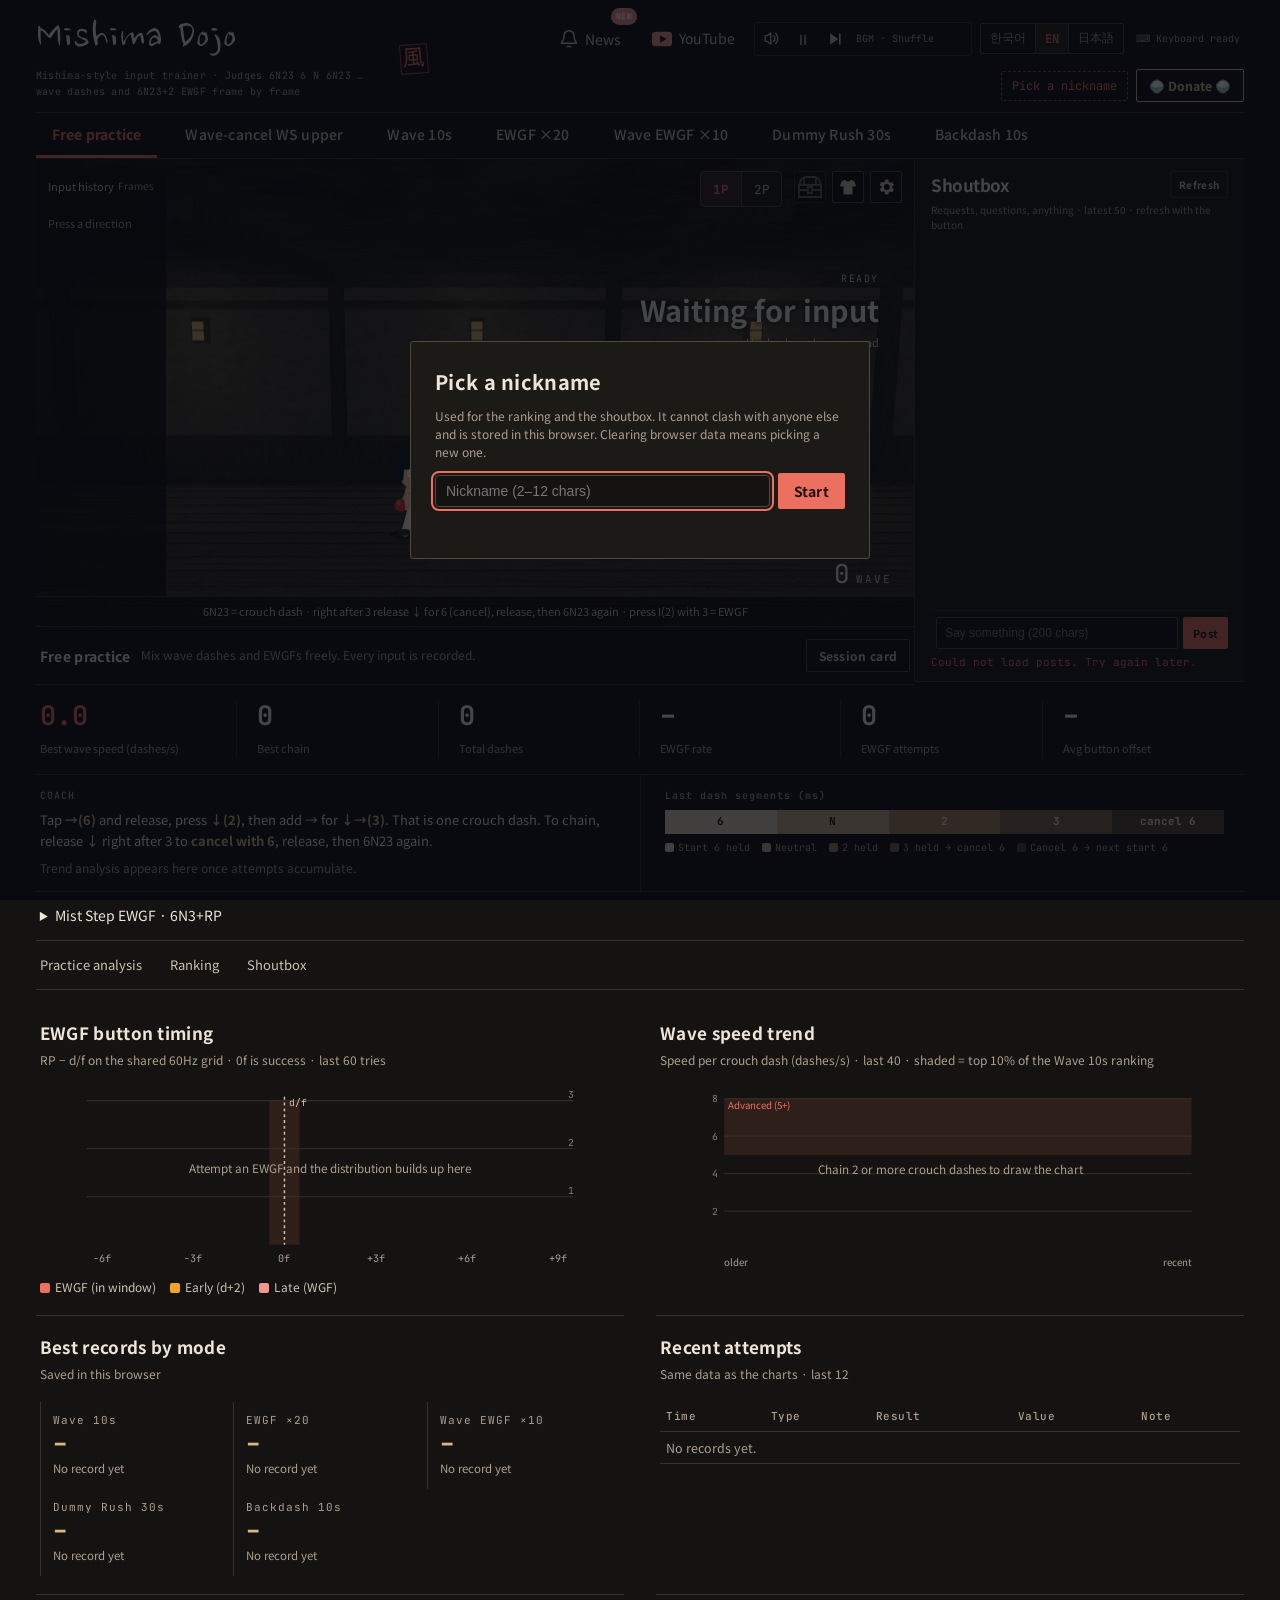
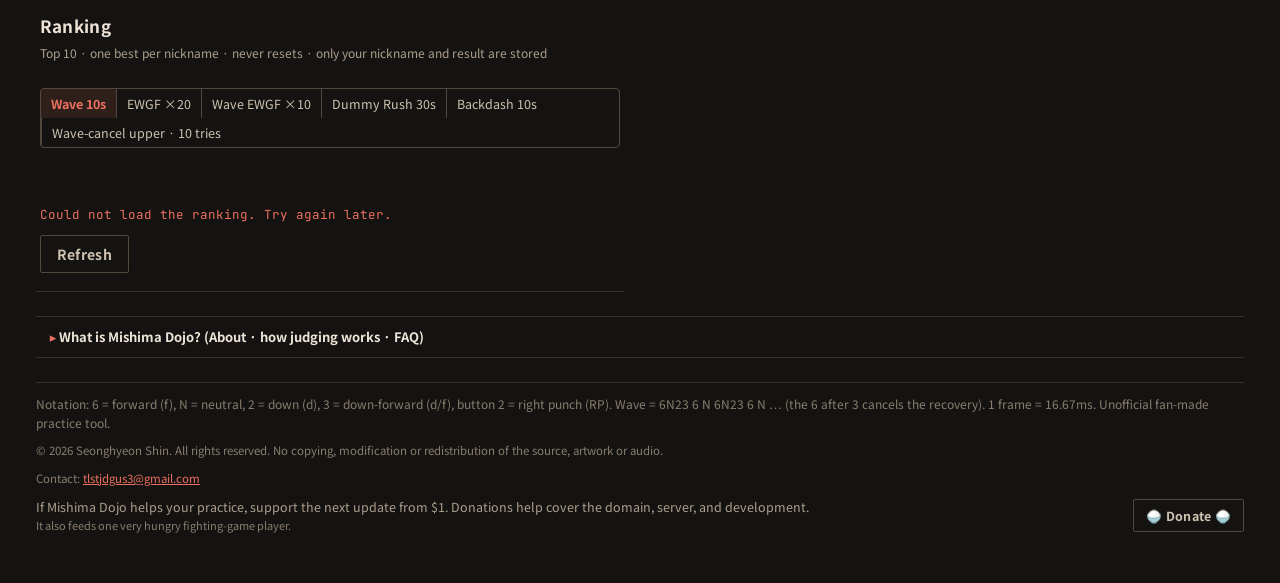
==== commit f9057f2e: "Allow 623 wave input and align WSC wave chaining 623 (no neutral after the start forward) shares the" ====
--- a/index.html
+++ b/index.html
@@ -1036,6 +1036,7 @@
 // Newest first. For each patch, add one entry and the matching notice.<id> strings to all three I18N dictionaries.
 // The latest id is the read marker saved in this browser; no backend or deployment-time request is involved.
 const NOTICES = [
+  {id:'2026-09-22-623',date:'2026-09-22',kind:'notice.kind.update',title:'notice.20260922.title',summary:'notice.20260922.summary',items:['notice.20260922.1']},
   {id:'2026-09-21-roundup', date:'2026-09-21', kind:'notice.kind.update', title:'notice.20260921roundup.title', summary:'notice.20260921roundup.summary', items:['notice.20260921roundup.1','notice.20260921roundup.2','notice.20260921roundup.3','notice.20260921roundup.4','notice.20260921roundup.5']},
   {id:'2026-09-21-mist', date:'2026-09-21', kind:'notice.kind.update', title:'notice.20260921.title', summary:'notice.20260921.summary', items:['notice.20260921.1','notice.20260921.2','notice.20260921.3']},
   {id:'2026-09-19-dojo', date:'2026-09-19', kind:'notice.kind.update', title:'notice.20260919.title', summary:'notice.20260919.summary', items:['notice.20260919.1','notice.20260919.2','notice.20260919.3','notice.20260919.4','notice.20260919.5','notice.20260919.6']},
@@ -1133,6 +1134,9 @@
 const I18N = {
 ko:{
   "notice.20260921.title":"무족초 연습과 중립 입력 규칙",
+  "notice.20260922.title":"623 웨이브 입력 지원",
+  "notice.20260922.summary":"중립 생략 입력 판정을 수정했습니다.",
+  "notice.20260922.1":"실게임 확인을 반영해 6 다음 중립 없이 23을 입력해도 웨이브가 동작합니다. 일반 초풍·나락·웨캔기어도 같은 선행 입력을 사용합니다. 9월 21일 중립 필수 안내를 정정하며, 캔슬 6과 다음 시작 6은 계속 구분합니다.",
   "notice.20260921roundup.title":"무족초·입력 기록·BGM 업데이트",
   "notice.20260921roundup.summary":"최근 추가된 무족초 연습과 입력 규칙, 입력 기록·음악·순위 개선을 한곳에 정리했습니다.",
   "notice.20260921roundup.1":"독립적인 6N3+RP 무족초를 연습할 수 있습니다. 대각·RP가 같은 프레임이면 성공, 앞·중립도 각각 1f이면 최속으로 표시합니다. 결과에서 각 입력 프레임을 확인하고 캐릭터 위 무족초! 팝도 볼 수 있습니다. 대시·웨이브에서 이어지는 무족초는 아직 지원하지 않습니다.",
@@ -1144,8 +1148,6 @@
   "notice.20260921.1":"독립적인 6N3+RP 무족초를 연습할 수 있습니다. 대각과 RP가 같은 프레임이면 성공하며, 앞·중립도 각각 1f이면 최속으로 표시합니다.",
   "notice.20260921.2":"결과·구간 막대에 앞·중립·RP 프레임을 표시합니다. 대시·웨이브에서 이어지는 무족초는 아직 지원하지 않습니다.",
   "notice.20260921.3":"웨이브·일반 초풍·나락·웨캔기어는 모두 6N23의 중립이 필수입니다. 623은 중립 누락으로 실패하며 웨이브 수·기술 성공으로 집계하지 않습니다.",
-  'fault.no_neutral.title':'중립 누락', 'fault.no_neutral.coach':'앞(6)을 놓아 중립(N)을 거친 뒤 아래(2) → 대각(3)을 입력하세요. 6N23의 N은 생략할 수 없습니다.',
-  'res.no_neutral':'중립 누락', 'a.no_neutral.title':'중립 누락', 'a.no_neutral.sub':'웨이브·일반 초풍·나락·웨캔기어는 6N23이 필요합니다.', 'a.no_neutral.coach':'앞(6)을 놓아 중립(N)을 거친 뒤 아래(2) → 대각(3)+RP를 입력하세요. 623은 웨이브나 기술의 선행 입력으로 인정하지 않습니다.',
   'mist.title':'무족초!', 'mist.fastest':'최속 무족초!', 'route.mist':'무족 입력 · 6N3+RP', 'route.standard':'일반 입력 · 6N23+RP', 'route.noNeutral':'중립 생략 · 623+RP',
   'mist.frames':(f,n,r)=>`앞 ${f}f · 중립 ${n}f · RP ${r===0?'같은 프레임':(r>0?'+':'')+r+'f'}`,
   'mist.improve':(f,n)=>`최속까지: 앞 ${f}f, 중립 ${n}f 줄이기`, 'mist.input13':'13f 발동에 필요한 입력 조건 충족 · 실제 명중·딜캐 타이밍은 측정하지 않습니다.',
@@ -1446,6 +1448,9 @@
 },
 en:{
   "notice.20260921.title":"Mist Step EWGF practice and neutral input rules",
+  "notice.20260922.title":"623 wave input supported",
+  "notice.20260922.summary":"Updated judging for inputs without neutral.",
+  "notice.20260922.1":"Following in-game verification, waves now accept 623 without neutral after forward. Standard EWGF, Hellsweep and WSC share this prefix. This corrects the September 21 neutral requirement. Cancel forward and the next starting forward remain separate.",
   "notice.20260921roundup.title":"Mist Step EWGF, input history and BGM updates",
   "notice.20260921roundup.summary":"A roundup of new Mist Step EWGF practice, input rules, and improvements to input history, music and rankings.",
   "notice.20260921roundup.1":"Practice standalone 6N3+RP. Diagonal and RP must share a frame; one frame each of forward and neutral earns the fastest label. Check input frames in the result and a Mist EWGF! pop above your fighter. Links from a dash or wave are not supported yet.",
@@ -1457,8 +1462,6 @@
   "notice.20260921.1":"Practice standalone 6N3+RP. Diagonal and RP must share a frame; one frame each of forward and neutral earns the fastest label.",
   "notice.20260921.2":"Results and the segment bar show forward, neutral and RP frames. Mist Step EWGF from dash or wave links is not supported yet.",
   "notice.20260921.3":"Wave, standard EWGF, Hellsweep and WSC all require neutral in 6N23. Inputting 623 fails for missing neutral and earns no wave or move success.",
-  'fault.no_neutral.title':'Missing neutral', 'fault.no_neutral.coach':'Release forward (6) to neutral (N), then enter down (2) → d/f (3). The N in 6N23 is required.',
-  'res.no_neutral':'Missing neutral', 'a.no_neutral.title':'Missing neutral', 'a.no_neutral.sub':'Wave, standard EWGF, Hellsweep and WSC require 6N23.', 'a.no_neutral.coach':'Release forward (6) to neutral (N), then enter down (2) → d/f (3)+RP. 623 is not a valid wave or move prefix.',
   'mist.title':'Mist Step EWGF!', 'mist.fastest':'Fastest Mist Step EWGF!', 'route.mist':'Mist input · 6N3+RP', 'route.standard':'Standard · 6N23+RP', 'route.noNeutral':'No neutral · 623+RP',
   'mist.frames':(f,n,r)=>`Forward ${f}f · Neutral ${n}f · RP ${r===0?'same frame':(r>0?'+':'')+r+'f'}`,
   'mist.improve':(f,n)=>`For fastest input: shorten forward by ${f}f and neutral by ${n}f.`, 'mist.input13':'Input conditions for a 13f startup met. Actual impact and punishment timing are not measured.',
@@ -1757,6 +1760,9 @@
 },
 ja:{
   "notice.20260921.title":"無足最風の練習と中立入力ルール",
+  "notice.20260922.title":"623ウェーブ入力に対応",
+  "notice.20260922.summary":"中立省略入力の判定を修正しました。",
+  "notice.20260922.1":"ゲーム内での確認を反映し、6の後に中立を挟まない623でもウェーブが出るようになりました。通常の最風・奈落・WSCも同じ先行入力を使います。9月21日の中立必須の案内を訂正します。キャンセルの6と次の開始6は引き続き区別します。",
   "notice.20260921roundup.title":"無足最風・入力履歴・BGMアップデート",
   "notice.20260921roundup.summary":"無足最風の練習と入力ルール、入力履歴・音楽・ランキングの改善をまとめました。",
   "notice.20260921roundup.1":"単独の6N3+RPを練習できます。斜めとRPが同一フレームなら成功し、前・中立も各1fなら最速と表示します。結果で各入力のフレームを確認でき、キャラクターの上にも無足最風！と表示されます。ダッシュ・ウェーブからの接続はまだ未対応です。",
@@ -1768,8 +1774,6 @@
   "notice.20260921.1":"単独の6N3+RPを練習できます。斜めとRPが同一フレームなら成功し、前・中立も各1fなら最速と表示します。",
   "notice.20260921.2":"結果と区間バーに前・中立・RPのフレームを表示します。ダッシュ・ウェーブからつなぐ無足最風はまだ未対応です。",
   "notice.20260921.3":"ウェーブ・通常の最風・奈落・WSCはすべて6N23の中立が必須です。623は中立抜けで失敗し、ウェーブ数・技の成功には数えません。",
-  'fault.no_neutral.title':'中立抜け', 'fault.no_neutral.coach':'前(6)を離して中立(N)を挟み、下(2)→斜め(3)を入力してください。6N23のNは省略できません。',
-  'res.no_neutral':'中立抜け', 'a.no_neutral.title':'中立抜け', 'a.no_neutral.sub':'ウェーブ・通常の最風・奈落・WSCには6N23が必要です。', 'a.no_neutral.coach':'前(6)を離して中立(N)を挟み、下(2)→斜め(3)+RPを入力してください。623はウェーブや技の先行入力として認めません。',
   'mist.title':'無足最風！', 'mist.fastest':'最速無足最風！', 'route.mist':'無足入力 · 6N3+RP', 'route.standard':'通常入力 · 6N23+RP', 'route.noNeutral':'中立省略 · 623+RP',
   'mist.frames':(f,n,r)=>`前 ${f}f · 中立 ${n}f · RP ${r===0?'同一フレーム':(r>0?'+':'')+r+'f'}`,
   'mist.improve':(f,n)=>`最速まで：前を${f}f、中立を${n}f短縮`, 'mist.input13':'13f発生に必要な入力条件を達成。実際の命中・確定反撃のタイミングは測定しません。',
@@ -2499,10 +2503,11 @@
   // First forward after d/f is a cancel. A separate start forward completes the next wave.
   if(dir==='f' && (!a || a.back!=null || a.forwards>=2)) wsc.prefix=1;
   else if(dir==='n' && wsc.prefix===1) wsc.prefix=2;
-  else if(dir==='d' && wsc.prefix===2) wsc.prefix=3;
+  else if(dir==='d' && (wsc.prefix===1 || wsc.prefix===2)) wsc.prefix=3;
   else if(dir==='df' && wsc.prefix===3){
-    // A new wave extends the chain only through cancel 6, N, separate start 6, N, 2, 3.
-    const linked=a&&/^df,(n,)?f,n,f,n,d,df$/.test(a.events.map(e=>e.dir).join(','));
+    // A new wave extends the chain only through cancel 6, N, separate start 6, optional N, 2, 3.
+    // The single release before the cancel 6 may be N or 2, matching cd states 4→7→cancelCD.
+    const linked=a&&/^df,([nd],)?f,n,f,(n,)?d,df$/.test(a.events.map(e=>e.dir).join(','));
     wsc.active={df:t,back:null,forwards:0,bad:null,lastAt:t,waves:linked?a.waves+1:1,events:[{dir,t}]};
     wsc.prefix=0; wsc.last=null; wsc.notice='backWait';
  // no SFX or lifetime counters
@@ -2703,7 +2708,7 @@
   if(dir==='d'||dir==='f'){
     // Only one intermediate direction can build N -> (d or f) -> df. A second
     // cardinal direction is a reversal, not simultaneous diagonal key presses.
-    // Replay it through the normal prefix rules (including mandatory neutral).
+    // Replay it through the normal prefix rules (including the optional neutral in 623).
     if(m.slot!=null){ mistReplay(); return false; }
     backdashMotion(dir,t);
     m.slot=frameSlot(t); m.queue.push({dir,t}); return true;
@@ -2739,8 +2744,10 @@
   if(bdActive()) bdDir(dir,t);
   if(bdOutNow) bdRec.until=t+BD.RECOVER_F*FRAME;
 }
+// Every entry into state 1 is a fresh start 6, so it drops the previous prefix's 623 provenance.
+// The cancel 6 (states 4/5/7) must NOT clear it: its EWGF is still judged from that prefix.
+function startCD(t){ cd.state=1; cd.tF=t; cd.omittedNeutral=false; }
 function commandDir(dir,t,backdashDone=false){
-  if(dir==='f') cd.omittedNeutral=false; // a new start/cancel forward clears the rejected prefix
   wscDir(dir,t);
   // dash / backdash from a double tap. Runs before the switch so the second f still becomes the start 6 (cd.tF===t → f,f+2 eligible, 대초 label).
   // The wave's cancel 6 → N → start 6 is a dash too (2026-09-12 user decision; the cancel 6 alone is not): shorter visual, no 대초 label (dashWave).
@@ -2748,25 +2755,24 @@
   { const wave = dir==='f' && cd.state===6; const dbl = tapDetect(dir, t); if(dbl==='f'){ cd.dashT=t; cd.dashWave=wave; fx.dash(wave); } else if(dbl==='b' && t>=bdRec.until){ bdOutNow = true; fx.backdash(); } } // a b,N,b inside the recovery does nothing (stiff)
   if(!backdashDone) backdashMotion(dir,t,bdOutNow); // staged directions already reached the independent backdash machine
   switch(cd.state){
-    case 0: if(dir==='f'){ cd.state=1; cd.tF=t; } break;
+    case 0: if(dir==='f') startCD(t); break;
     case 1:
-      if(dir==='n'){ cd.state=2; cd.tN=t; cd.omittedNeutral=false; }
+      if(dir==='n'){ cd.state=2; cd.tN=t; }
       else if(dir==='df'){ fault('f_before_d', t); resetCD(); }
       else if(dir==='d'){
-        fault('no_neutral',t); wscCancel(false);
-        cd.omittedNeutral=true; cd.tD=t; // retain the reason for the following button, not a valid command
+        cd.state=3; cd.tN=t; cd.tD=t; cd.omittedNeutral=true; // 623: zero neutral gap, same crouch dash
       }
       else resetCD();
       break;
     case 2:
       if(dir==='d'){ cd.state=3; cd.tD=t; }
-      else if(dir==='f'){ cd.state=1; cd.tF=t; }
+      else if(dir==='f'){ startCD(t); }
       else if(dir==='df'){ fault('n_to_df', t); setCoach(['mist.unsupported']); resetCD(); }
       else resetCD();
       break;
     case 3:
       if(dir==='df'){ completeCD(t); }
-      else { if(cd.pending){ resolvePending(null, t); } resetCD(); if(dir==='f'){ cd.state=1; cd.tF=t; } }
+      else { if(cd.pending){ resolvePending(null, t); } resetCD(); if(dir==='f') startCD(t); }
       break;
     case 4: // d/f held (crouch dash active)
       if(dir==='f'){ cancelCD(t); }
@@ -2780,7 +2786,7 @@
       else resetCD();
       break;
     case 6: // neutral after cancel, waiting for the second 6
-      if(dir==='f'){ cd.state=1; cd.tF=t; }
+      if(dir==='f'){ startCD(t); }
       else if(dir==='d'){ fault('cancel_as_start', t); resetCD(); }
       else if(dir==='df'){ fault('n_to_df', t); resetCD(); }
       else resetCD();
@@ -2833,7 +2839,7 @@
   updateStats(); updateHud();
 }
 function fault(kind, t){
-  if(!['f_before_d','n_to_df','cancel_as_start','no_neutral'].includes(kind)) return;
+  if(!['f_before_d','n_to_df','cancel_as_start'].includes(kind)) return;
   clearCommand(); resetCombo(); updateHud();
   showResult('miss', 'MISS', ['fault.'+kind+'.title'], '');
   setCoach(['fault.'+kind+'.coach']);
@@ -2950,7 +2956,6 @@
 function commandButton(n,t){
   if(wsc.active&&wsc.active.back!=null){ wscButton(n,t); endCommand(); return; }
   wscOtherMove();
-  if(cd.omittedNeutral){ if(n===2) attempt('no_neutral',null,t); return; }
   const off = t - cd.lastDF;
   if(n===4){ // 나락 f,N,d,df+4: no just frame — any 4 while the crouch dash is active (or up to 250ms into the cancel 6)
     if(cd.state===4 || cd.state===7 || (cd.state===5 && off<=250)){ strike('hellsweep', t); return; }
@@ -3005,7 +3010,7 @@
   if(kind==='ewgf'){ if(t - combo.t > 3000) combo.n = 0; combo.n++; combo.t = t; } else resetCombo();
   const a = { t, kind, off, chain: chainBefore, mode, streak: combo.n, dash: kind==='ewgf' && cd.dashT>0 && cd.dashT===cd.tF && !cd.dashWave };
   if(input) Object.assign(a,input,{dash:false,fastest:kind==='ewgf'&&input.fFrames===1&&input.nFrames===1});
-  else if(off!=null || kind==='no_neutral') a.inputRoute=cd.omittedNeutral?'noNeutral':'standard';
+  else if(off!=null) a.inputRoute=cd.omittedNeutral?'noNeutral':'standard';
   if(off!=null) a.frameOff=frameSlot(t)-frameSlot(t-off);
   if(mode!=='wsc'){
     session.attempts.push(a); if(session.attempts.length>300) session.attempts.shift();
@@ -3038,10 +3043,6 @@
       sub = ['a.no_df.sub'];
       coach = ['a.no_df.coach'];
       fx.jab(); break;
-    case 'no_neutral':
-      cls='miss'; title=['a.no_neutral.title']; res='no_neutral'; rowCls='no';
-      sub=['a.no_neutral.sub']; coach=['a.no_neutral.coach'];
-      fx.jab(); break;
     case 'early_stage':
       cls='miss'; title=['a.early_stage.title']; res='early_stage'; rowCls='no';
       sub = [cd.state===1 ? 'a.early_stage.subF' : 'a.early_stage.subN'];
@@ -3144,7 +3145,6 @@
 /* ---------- tick: timeouts ---------- */
 function tick(now){
   mistTick(now);
-  if(cd.omittedNeutral && now-cd.tD>250) cd.omittedNeutral=false;
   wscTick(now); renderWscLive(now);
   if(cd.state===1 && now-cd.tF>250) cd.state=0;
   else if(cd.state===2 && now-cd.tN>250) cd.state=0;
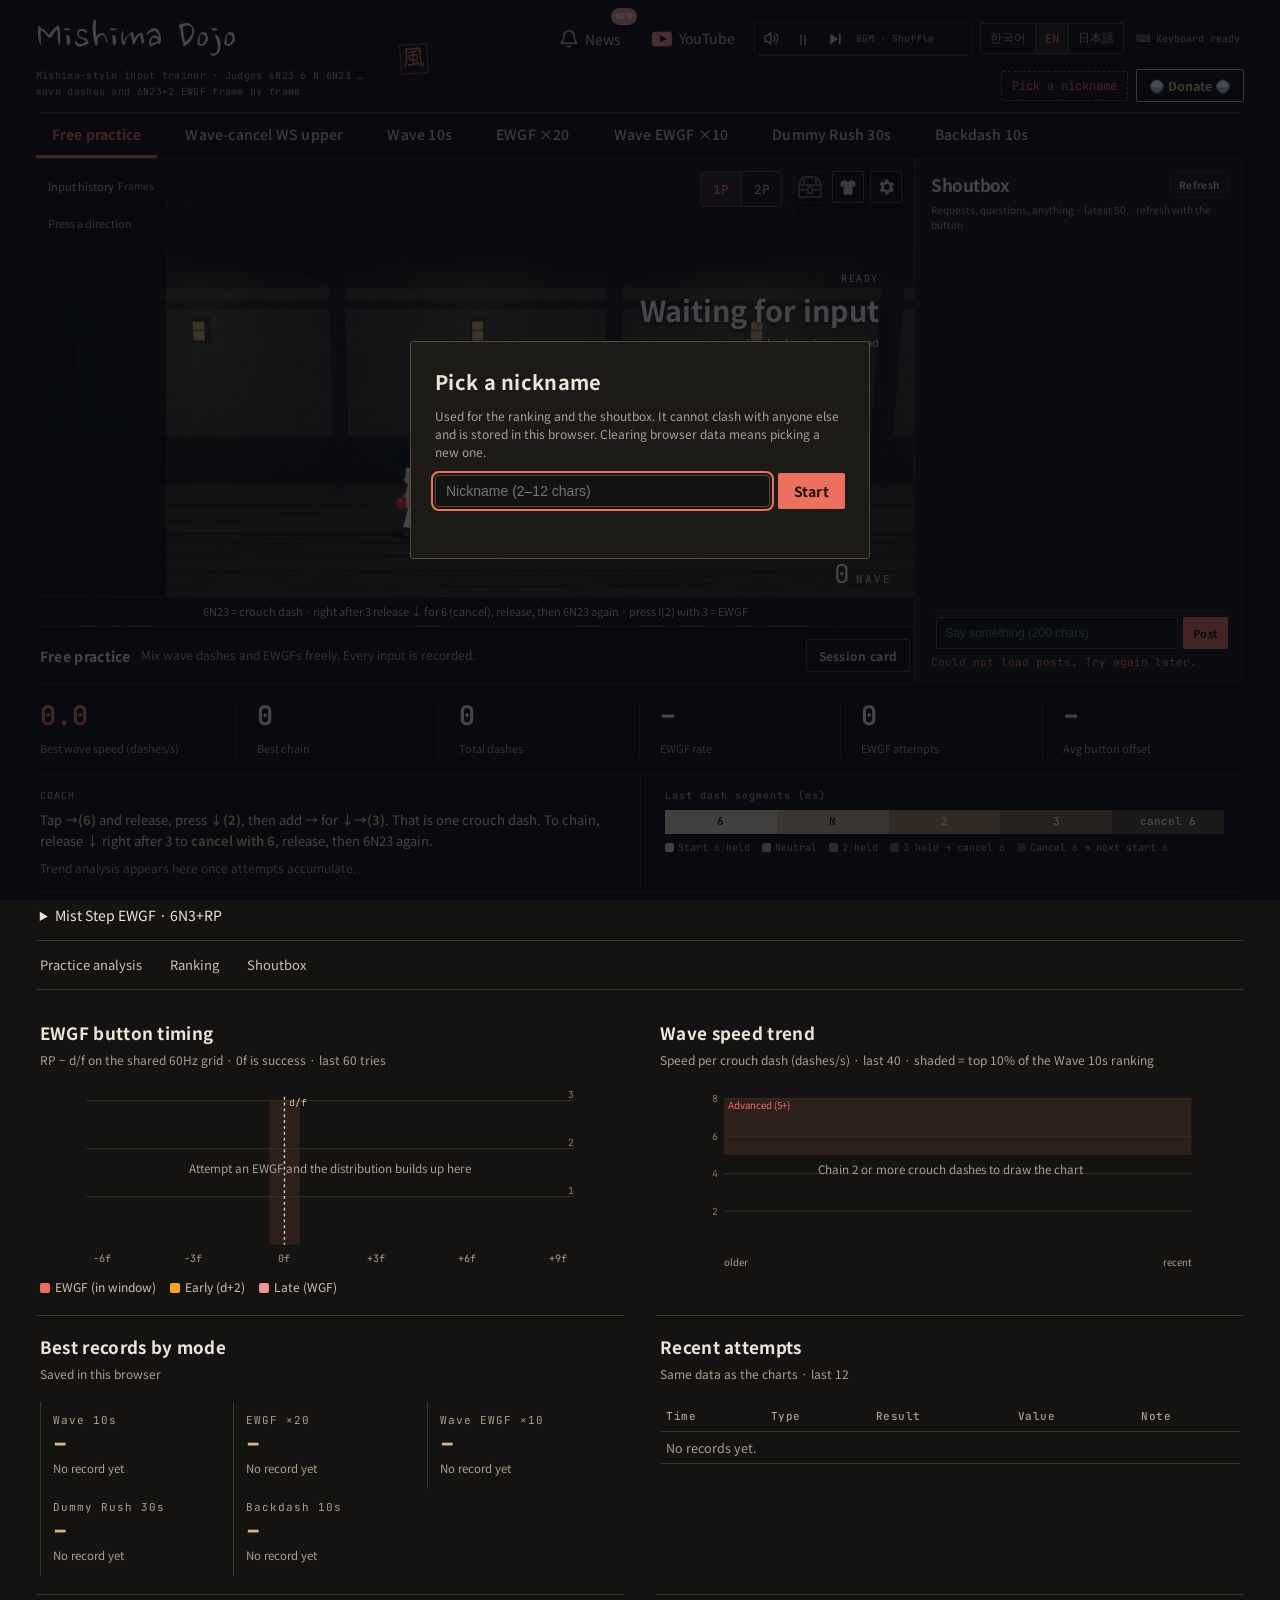
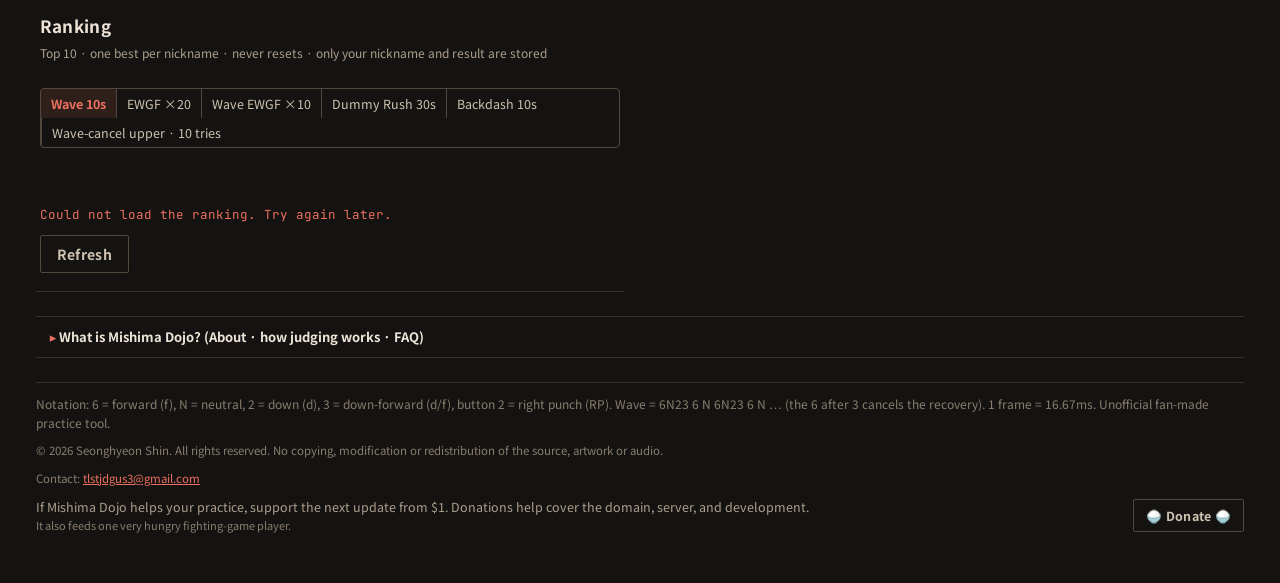
==== commit 7938087f: "Add gamepad bindings and prepare integration handoff" ====
--- a/index.html
+++ b/index.html
@@ -276,6 +276,23 @@
   .key-bind b{font-family:var(--mono);font-size:12px}
   .key-bind.alt.empty b{color:var(--muted);font-family:var(--body);font-size:11px}
   .key-bind.listen{border-color:var(--accent);color:var(--accent);animation:blink 1s infinite}
+  .binding-editor{border:1px solid var(--line2);border-radius:8px;padding:14px;display:grid;gap:12px;min-width:0}
+  .binding-toolbar,.binding-feedback{display:flex;align-items:center;justify-content:space-between;gap:10px;flex-wrap:wrap}
+  .binding-actions{display:flex;gap:8px}
+  .binding-editor .keys{grid-template-columns:repeat(2,minmax(0,1fr));margin-top:10px}
+  .binding-editor .key{padding:10px;min-width:0}
+  .binding-editor .key small{font-size:13px;color:var(--ink2)}
+  .binding-editor .key-bind{min-height:44px;overflow-wrap:anywhere}
+  .binding-editor .key-bind span{display:block;font:10px var(--body);color:var(--muted)}
+  .binding-editor .key-bind:focus-visible{outline:2px solid var(--accent);outline-offset:2px}
+  .binding-feedback{min-height:44px;color:var(--accent);font-size:12px}
+  .binding-feedback p{margin:0;flex:1;min-width:130px}
+  #padStatus{overflow-wrap:anywhere;min-width:0}
+  #padLive{min-height:2em;overflow-wrap:anywhere}
+  .binding-editor [hidden]{display:none}
+  #bindingCheck[aria-pressed="true"],.binding-editor .key.checked{border-color:var(--accent);background:var(--accent-soft)}
+  .binding-editor .key-bind.checked{border-color:var(--accent);background:var(--accent-soft);color:var(--accent);box-shadow:inset 0 0 0 1px var(--accent)}
+  .binding-editor .key-bind:disabled{opacity:1;cursor:default}
   @keyframes blink{50%{opacity:.5}}
   .note{font-size:12px;color:var(--muted);line-height:1.5}
   .note code{font-family:var(--mono);color:var(--ink2);font-size:11.5px}
@@ -740,6 +757,22 @@
       <dialog class="share settings" id="setDlg" aria-labelledby="setTitle">
         <div class="set-head"><h2 id="setTitle" data-i18n="set.title">입력 · 판정 설정</h2><button class="btn ghost" id="setClose" type="button" data-i18n="share.close">닫기</button></div>
         <div class="set">
+          <section class="binding-editor">
+            <div class="binding-toolbar"><div class="segc" id="bindingTabs" role="group" data-i18n-aria="set.controls"><button type="button" data-device="kb" aria-pressed="true" data-i18n="set.keyboard"></button><button type="button" data-device="pad" aria-pressed="false" data-i18n="set.pad"></button></div><div class="binding-actions"><button class="btn ghost" id="bindingCheck" type="button" aria-pressed="false" data-i18n="set.bindCheck"></button><button class="btn ghost" id="bindingReset" type="button" data-i18n="set.bindReset"></button></div></div>
+            <p class="note"><span data-i18n="set.bindHelp"></span><br><span data-i18n="set.autoHelp"></span></p>
+            <div id="keyboardBindings">
+            <label class="t" data-i18n="set.keys">키 설정 — 동작마다 기본·보조 키를 하나씩 지정 (방향키 ↑↓←→ 는 항상 사용 가능)</label>
+            <div class="keys" id="keys"></div>
+            <p class="note" data-i18n="set.keyRemove">보조 키를 지우려면 Delete 또는 Backspace</p>
+            </div>
+            <div id="padBindings" hidden>
+          <div class="row"><label class="t" data-i18n="set.pad">게임패드</label><span class="note" id="padStatus"></span></div>
+          <p class="note" data-i18n-html="set.padNote"></p>
+            <div class="keys" id="padKeys"></div>
+            <p class="note" id="padLive"></p>
+            </div>
+            <div class="binding-feedback"><p id="bindingMessage" role="status" aria-live="polite"></p><button class="btn ghost" id="bindingClear" type="button" hidden data-i18n="set.bindClear"></button><button class="btn ghost" id="bindingCancel" type="button" hidden data-i18n="set.bindCancel"></button></div>
+          </section>
           <p class="note" data-i18n="ewgf.gridNote"></p>
           <div class="row"><label class="t" data-i18n="set.fx">연출 (흔들림·플래시)</label>
             <div class="segc" id="fxSel"><button data-fx="1" aria-pressed="true" data-i18n="set.on">켜기</button><button data-fx="0" aria-pressed="false" data-i18n="set.off">끄기</button></div></div>
@@ -759,13 +792,6 @@
           <div class="row"><label class="t" for="sfxVol" data-i18n="set.sfxVol">효과음 볼륨</label>
             <div class="range"><input type="range" id="sfxVol" min="0" max="100" step="5" value="100"><output id="sfxVolOut">100%</output></div></div>
           <p class="note" data-i18n="set.soundNote">배경음은 첫 키 입력이나 클릭 뒤에 시작됩니다 (브라우저 자동재생 제한).</p>
-          <div>
-            <label class="t" data-i18n="set.keys">키 설정 — 동작마다 기본·보조 키를 하나씩 지정 (방향키 ↑↓←→ 는 항상 사용 가능)</label>
-            <div class="keys" id="keys"></div>
-            <p class="note" data-i18n="set.keyRemove">보조 키를 지우려면 Delete 또는 Backspace</p>
-          </div>
-          <div class="row"><label class="t" data-i18n="set.pad">게임패드</label><span class="note" id="padStatus"></span></div>
-          <p class="note" data-i18n-html="set.padNote"></p>
           <div class="row"><label class="t" data-i18n="set.reset">기록·업적 초기화</label><button class="btn ghost" id="dataReset" type="button" data-i18n="set.resetBtn">초기화…</button></div>
           <p class="note" data-i18n="set.resetNote">모드별 최고 기록, 누적 통계, 업적, 복장을 지웁니다. 닉네임과 설정은 남습니다.</p>
         </div>
@@ -1054,7 +1080,15 @@
 const WINDOWS = [8,12,15], WINDOW_DEFAULT = 12; // Legacy saved values / unchanged Worker contract; not used by the current EWGF judge
 const NICK_BAD = /[\p{Cc}\p{Cf}\p{Co}\p{Cn}\p{Zl}\p{Zp}\u034f\u115f\u1160\u3164\uffa0\ufe00-\ufe0f\u{e0100}-\u{e01ef}]/u; // control, format (zero-width/bidi), private-use, unassigned, separators, Hangul fillers, variation selectors; must match BAD_CHARS in worker/index.js
 const nickOk = n => { const len = [...n].length; return len>=2 && len<=12 && !NICK_BAD.test(n); };
-let store = {v:4, lang:detectLang(), window:WINDOW_DEFAULT, side:1, fx:1, touch:'auto', touchSize:100, touchX:0, touchY:0, sound:1, bgm:1, bgmLast:-1, bgmVol:100, sfxVol:100, keys:{up:'KeyW',down:'KeyS',left:'KeyA',right:'KeyD',b1:'KeyU',b2:'KeyI',b3:'KeyJ',b4:'KeyK'}, altKeys:{up:'',down:'',left:'',right:'',b1:'',b2:'',b3:'',b4:''}, records:perTrial(() => []), nick:'', nickToken:'', visitDay:'', noticeSeen:'', votes:{}, life:lifeDefault(), ach:{}, pendingRewards:[], fit:fitDefault(), donateResultDay:'', donateNudgeDay:'', donatePlayDay:'', donatePlayMs:0};
+const DEFAULT_KEYS = {up:'KeyW',down:'KeyS',left:'KeyA',right:'KeyD',b1:'KeyU',b2:'KeyI',b3:'KeyJ',b4:'KeyK'};
+const PAD_AUTO_INPUTS={up:['b12','a1-','hu'],down:['b13','a1+','hd'],left:['b14','a0-','hl'],right:['b15','a0+','hr']};
+const DEFAULT_PAD = {up:'auto',down:'auto',left:'auto',right:'auto',b1:'b2',b2:'b3',b3:'b0',b4:'b1'};
+function padAutoConflict(keys,slot,code){
+  return Object.entries(keys).some(([k,v])=>k!==slot && v==='auto' && PAD_AUTO_INPUTS[k]?.includes(code));
+}
+function validPadBinding(k,v){ return typeof v==='string' && (v==='none' || (v==='auto' && !k.startsWith('b')) || /^b(?:[0-9]|[1-9][0-9]|1[01][0-9]|12[0-7])$/.test(v) || (!k.startsWith('b') && /^(?:a(?:[0-9]|[12][0-9]|3[01])[+-]|h[udlr])$/.test(v))); }
+const emptyPadAlt = () => Object.fromEntries(Object.keys(DEFAULT_PAD).map(k=>[k,'none']));
+let store = {padAltKeys:emptyPadAlt(),padKeys:{...DEFAULT_PAD},v:4, lang:detectLang(), window:WINDOW_DEFAULT, side:1, fx:1, touch:'auto', touchSize:100, touchX:0, touchY:0, sound:1, bgm:1, bgmLast:-1, bgmVol:100, sfxVol:100, keys:{...DEFAULT_KEYS}, altKeys:{up:'',down:'',left:'',right:'',b1:'',b2:'',b3:'',b4:''}, records:perTrial(() => []), nick:'', nickToken:'', visitDay:'', noticeSeen:'', votes:{}, life:lifeDefault(), ach:{}, pendingRewards:[], fit:fitDefault(), donateResultDay:'', donateNudgeDay:'', donatePlayDay:'', donatePlayMs:0};
 const owned = id => id==='base' || !!store.ach[id]; // store.ach = unlock record (achievement items and daily gifts alike): id → time
 const pendingReward = id => store.pendingRewards.some(j => j.id===id);
 const earned = id => owned(id) || pendingReward(id);
@@ -1088,6 +1122,15 @@
     for(const k of ['donateResultDay','donateNudgeDay','donatePlayDay']) if(typeof s[k]==='string' && /^\d{4}-\d\d-\d\d$/.test(s[k])) store[k]=s[k];
     if(Number.isFinite(s.donatePlayMs) && s.donatePlayMs>=0) store.donatePlayMs=Math.min(s.donatePlayMs, 10*60*1000);
     if(store.nick && s.votes && typeof s.votes==='object') for(const id of Object.keys(s.votes)) if(/^\d{1,12}$/.test(id) && [1,-1].includes(s.votes[id])) store.votes[id]=s.votes[id]; // my like(1)/dislike(-1) per post id: render-only cache (the server enforces one vote per nick); votes belong to the nickname, so none without one
+    const padKeys = {...DEFAULT_PAD,...s.padKeys};
+    const customPads = Object.values(padKeys).filter(v=>v!=='auto' && v!=='none');
+    if(Object.keys(padKeys).length===8 && Object.keys(DEFAULT_PAD).every(k=>validPadBinding(k,padKeys[k]) && !padAutoConflict(padKeys,k,padKeys[k])) && new Set(customPads).size===customPads.length) store.padKeys=padKeys;
+    const usedPadInputs=new Set(Object.values(store.padKeys).filter(v=>v!=='none' && v!=='auto'));
+    for(const k of Object.keys(DEFAULT_PAD)){
+      const code=s.padAltKeys?.[k];
+      const autoConflict=padAutoConflict(store.padKeys,k,code);
+      if(code!=='auto' && validPadBinding(k,code) && !autoConflict && (code==='none' || !usedPadInputs.has(code))){ store.padAltKeys[k]=code; if(code!=='none') usedPadInputs.add(code); }
+    }
     const keys = {...store.keys};
     for(const k of Object.keys(keys)) if(validKey(k,s.keys?.[k])) keys[k]=s.keys[k];
     if(new Set(Object.values(keys)).size===Object.keys(keys).length) store.keys=keys;
@@ -1198,9 +1241,38 @@
   'set.touch':'터치 컨트롤', 'set.touchAuto':'자동 (터치 기기)', 'set.touchSize':'방향 버튼 크기', 'set.touchX':'방향 버튼 가로 위치', 'set.touchY':'방향 버튼 세로 위치', 'touch.note':'터치는 키보드보다 판정 정밀도가 낮습니다 (경향 파악용)', 'touch.aria':'터치 컨트롤', 'touch.padAria':'방향 버튼 — 아래와 좌우를 함께 눌러 대각선 입력', 'touch.left':'왼쪽', 'touch.down':'아래', 'touch.right':'오른쪽',
   'set.keys':'키 설정 — 동작마다 기본·보조 키를 하나씩 지정 (방향키 ↑↓←→ 는 항상 사용 가능)', 'set.keyListen':'키 입력…', 'set.keyAdd':'+ 추가', 'set.keyPrimary':'기본 키', 'set.keyAlt':'보조 키',
   'set.keyRemove':'보조 키를 지우려면 Delete 또는 Backspace',
+  'set.bindClear':"지우기",
+  'set.padUnassigned':"미지정",
+  'set.padSwapped':"두 동작의 배치를 맞바꿔 저장했습니다.",
+  'set.autoPad':"게임패드 입력 감지 · 게임패드 설정으로 전환했습니다.",
+  'set.autoKeyboard':"키보드 입력 감지 · 키보드 설정으로 전환했습니다.",
+  'set.autoHelp':"설정 중 누르는 장치에 맞춰 탭이 자동 전환됩니다.",
+  'set.bindCheck':"키 확인",
+  'set.bindCheckHelp':"확인 중 · 입력하면 연결된 칸이 빛납니다. 설정을 바꾸려면 키 확인을 끄세요.",
+  'set.controls':"입력 설정",
+  'set.keyboard':"키보드",
+  'set.bindReset':"기본값 복원",
+  'set.bindHelp':"바꿀 동작을 선택한 뒤 입력하세요. 변경 즉시 이 브라우저에 저장됩니다.",
+  'set.bindCancel':"취소 · Esc",
+  'set.bindIdle':"변경할 키 또는 버튼을 선택하세요.",
+  'set.bindRelease':"모든 버튼과 스틱을 놓은 뒤 다시 입력하세요.",
+  'set.bindListen':"입력을 기다리는 중…",
+  'set.bindSaved':"저장했습니다.",
+  'set.padSingle':"버튼 하나 또는 방향 하나만 입력하세요. 모두 놓고 다시 시도하세요.",
+  'set.padConflict':"이미 다른 동작에 지정된 입력입니다. 다른 입력을 사용하세요.",
+  'set.bindConfirm':"현재 탭의 배치를 기본값으로 복원할까요?",
+  'set.padAuto':"자동",
+  'set.padButton': n => `버튼 ${n}`,
+  'set.padButtonShort': n => `B${n}`, 'set.padAxisShort': (n, sign) => `A${n}${sign}`,
+  'set.padAxis': (n, sign) => `축 ${n} ${sign}`,
+  'set.padHat': n => `방향 ${n}`,
+  'set.padLive': n => `입력 확인: ${n}`,
+  'set.padNeutral':"없음",
+  'set.padConnect':"버튼을 눌러 패드를 연결하세요.",
+  'set.bindCancelled':"취소했습니다.",
   'set.keyConflict':'이미 사용 중이거나 방향키와 충돌하는 키입니다. 다른 키를 누르세요. Esc로 취소합니다.',
   'set.pad':'게임패드', 'set.padNone':'연결 안 됨 · 패드 아무 버튼이나 누르면 감지', 'set.padOn':'연결됨 · ',
-  'set.padNote':'패드 기본 배치: <code>□/X = 1</code> <code>△/Y = 2</code> <code>✕/A = 3</code> <code>○/B = 4</code>, 십자키·왼쪽 스틱 모두 방향으로 인식.',
+  'set.padNote':"B는 버튼, A는 축입니다. 기본·보조 입력을 지정합니다. 칸을 선택한 뒤 지우기로 해제합니다. 배치는 모든 패드에 공통 적용되며, 사용 중인 버튼은 배치를 맞바꿉니다. 자동 방향과 겹치면 해당 방향을 먼저 지우세요.",
   'set.reset':'기록·업적 초기화', 'set.resetBtn':'초기화…', 'set.resetNote':'모드별 최고 기록, 누적 통계, 업적, 복장을 지웁니다. 닉네임과 설정은 남습니다.', 'set.resetConfirm':'최고 기록·누적 통계·업적·복장을 모두 지웁니다. 되돌릴 수 없습니다. 계속할까요?', 'set.resetDone':'기록과 업적을 초기화했습니다.',
   'hist.title':'초풍 버튼 타이밍 분포', 'hist.sub':"공통 60Hz 칸에서 RP − d/f 프레임 차이 · 0f가 성공 · 최근 60회",
   'hist.lOk':'초풍 (판정 안)', 'hist.lEarly':'빠름 (d+2)', 'hist.lLate':'늦음 (풍신권)', 'hist.aria':'초풍 버튼 타이밍 히스토그램',
@@ -1512,9 +1584,38 @@
   'set.touch':'Touch controls', 'set.touchAuto':'Auto (touch devices)', 'set.touchSize':'Direction button size', 'set.touchX':'Direction button horizontal position', 'set.touchY':'Direction button vertical position', 'touch.note':'Touch is less precise than a keyboard (good for spotting trends)', 'touch.aria':'Touch controls', 'touch.padAria':'Direction buttons — press down and a side together for diagonals', 'touch.left':'Left', 'touch.down':'Down', 'touch.right':'Right',
   'set.keys':'Key bindings — assign one primary and one alternate key per action (arrow keys ↑↓←→ always work)', 'set.keyListen':'press key…', 'set.keyAdd':'+ add', 'set.keyPrimary':'Primary key', 'set.keyAlt':'Alternate key',
   'set.keyRemove':'Press Delete or Backspace to clear an alternate key',
+  'set.bindClear':"Clear",
+  'set.padUnassigned':"Unassigned",
+  'set.padSwapped':"Swapped the two assignments and saved.",
+  'set.autoPad':"Gamepad detected · switched to gamepad settings.",
+  'set.autoKeyboard':"Keyboard detected · switched to keyboard settings.",
+  'set.autoHelp':"While settings are open, input switches to the matching device tab.",
+  'set.bindCheck':"Test inputs",
+  'set.bindCheckHelp':"Testing · Press an input to highlight its bindings. Turn testing off to edit.",
+  'set.controls':"Input settings",
+  'set.keyboard':"Keyboard",
+  'set.bindReset':"Restore defaults",
+  'set.bindHelp':"Select an action, then press an input. Changes save immediately in this browser.",
+  'set.bindCancel':"Cancel · Esc",
+  'set.bindIdle':"Select a key or button to change.",
+  'set.bindRelease':"Release all buttons and sticks, then press again.",
+  'set.bindListen':"Waiting for input…",
+  'set.bindSaved':"Saved.",
+  'set.padSingle':"Press just one button or direction. Release everything and try again.",
+  'set.padConflict':"This input is assigned to another action. Try another input.",
+  'set.bindConfirm':"Restore the current tab to its default layout?",
+  'set.padAuto':"Auto",
+  'set.padButton': n => `Button ${n}`,
+  'set.padButtonShort': n => `B${n}`, 'set.padAxisShort': (n, sign) => `A${n}${sign}`,
+  'set.padAxis': (n, sign) => `Axis ${n} ${sign}`,
+  'set.padHat': n => `Direction ${n}`,
+  'set.padLive': n => `Input check: ${n}`,
+  'set.padNeutral':"None",
+  'set.padConnect':"Press a button to connect your controller.",
+  'set.bindCancelled':"Cancelled.",
   'set.keyConflict':'That key is already in use or conflicts with the arrow keys. Press another key. Esc cancels.',
   'set.pad':'Gamepad', 'set.padNone':'Not connected · press any pad button to detect', 'set.padOn':'Connected · ',
-  'set.padNote':'Default pad layout: <code>□/X = 1</code> <code>△/Y = 2</code> <code>✕/A = 3</code> <code>○/B = 4</code>; d-pad and left stick both count as direction.',
+  'set.padNote':"B = button, A = axis. Assign primary and alternate inputs. Select a slot, then Clear to remove it. This layout applies to all controllers. Occupied buttons swap assignments; clear conflicting automatic directions first.",
   'set.reset':'Reset records & achievements', 'set.resetBtn':'Reset…', 'set.resetNote':'Clears best records, lifetime stats, achievements and the outfit. Nickname and settings stay.', 'set.resetConfirm':'This wipes best records, lifetime stats, achievements and the outfit. It cannot be undone. Continue?', 'set.resetDone':'Records and achievements were reset.',
   'hist.title':'EWGF button timing', 'hist.sub':"RP − d/f on the shared 60Hz grid · 0f is success · last 60 tries",
   'hist.lOk':'EWGF (in window)', 'hist.lEarly':'Early (d+2)', 'hist.lLate':'Late (WGF)', 'hist.aria':'EWGF button timing histogram',
@@ -1824,9 +1925,38 @@
   'set.touch':'タッチ操作', 'set.touchAuto':'自動 (タッチ端末)', 'set.touchSize':'方向ボタンの大きさ', 'set.touchX':'方向ボタンの横位置', 'set.touchY':'方向ボタンの縦位置', 'touch.note':'タッチ入力はキーボードより判定精度が低めです (傾向の把握向け)', 'touch.aria':'タッチ操作', 'touch.padAria':'方向ボタン — 下と左右を同時に押して斜め入力', 'touch.left':'左', 'touch.down':'下', 'touch.right':'右',
   'set.keys':'キー設定 — 各操作にメイン・サブキーを1つずつ設定 (矢印キー↑↓←→は常に使用可)', 'set.keyListen':'キー入力…', 'set.keyAdd':'+ 追加', 'set.keyPrimary':'メインキー', 'set.keyAlt':'サブキー',
   'set.keyRemove':'サブキーを消すにはDeleteまたはBackspace',
+  'set.bindClear':"解除",
+  'set.padUnassigned':"未設定",
+  'set.padSwapped':"2つの割り当てを入れ替えて保存しました。",
+  'set.autoPad':"パッド入力を検出し、パッド設定に切り替えました。",
+  'set.autoKeyboard':"キーボード入力を検出し、キーボード設定に切り替えました。",
+  'set.autoHelp':"設定中は入力したデバイスのタブに自動で切り替わります。",
+  'set.bindCheck':"入力確認",
+  'set.bindCheckHelp':"確認中 · 入力すると割り当てた枠が光ります。変更するには入力確認をオフにしてください。",
+  'set.controls':"入力設定",
+  'set.keyboard':"キーボード",
+  'set.bindReset':"初期配置に戻す",
+  'set.bindHelp':"変更する動作を選んでから入力してください。変更はこのブラウザに即時保存されます。",
+  'set.bindCancel':"キャンセル · Esc",
+  'set.bindIdle':"変更するキーまたはボタンを選んでください。",
+  'set.bindRelease':"すべてのボタンとスティックを離してから入力してください。",
+  'set.bindListen':"入力待ち…",
+  'set.bindSaved':"保存しました。",
+  'set.padSingle':"ボタンまたは方向を1つだけ入力してください。すべて離してから再入力してください。",
+  'set.padConflict':"他の動作に割り当て済みです。別の入力を使ってください。",
+  'set.bindConfirm':"現在のタブの配置を初期状態に戻しますか？",
+  'set.padAuto':"自動",
+  'set.padButton': n => `ボタン ${n}`,
+  'set.padButtonShort': n => `B${n}`, 'set.padAxisShort': (n, sign) => `A${n}${sign}`,
+  'set.padAxis': (n, sign) => `軸 ${n} ${sign}`,
+  'set.padHat': n => `方向 ${n}`,
+  'set.padLive': n => `入力確認: ${n}`,
+  'set.padNeutral':"なし",
+  'set.padConnect':"ボタンを押してパッドを接続してください。",
+  'set.bindCancelled':"キャンセルしました。",
   'set.keyConflict':'すでに使用中か矢印キーと衝突するキーです。別のキーを押してください。Escでキャンセル。',
   'set.pad':'ゲームパッド', 'set.padNone':'未接続 · パッドのボタンを押すと検出', 'set.padOn':'接続済み · ',
-  'set.padNote':'パッド初期配置: <code>□/X = 1</code> <code>△/Y = 2</code> <code>✕/A = 3</code> <code>○/B = 4</code>、十字キー・左スティックとも方向として認識。',
+  'set.padNote':"Bはボタン、Aは軸です。基本・補助入力を設定できます。枠を選び「解除」で消去します。配置は全パッド共通です。使用中のボタンは割り当てを交換し、自動方向と重なる場合は先にその方向を解除してください。",
   'set.reset':'記録・実績の初期化', 'set.resetBtn':'初期化…', 'set.resetNote':'モード別最高記録・累計統計・実績・服装を消します。ニックネームと設定は残ります。', 'set.resetConfirm':'最高記録・累計統計・実績・服装をすべて消します。元に戻せません。続けますか?', 'set.resetDone':'記録と実績を初期化しました。',
   'hist.title':'最風ボタンタイミング分布', 'hist.sub':"共通60Hz枠の RP − ↘ フレーム差 · 0fが成功 · 直近60回",
   'hist.lOk':'最風 (判定内)', 'hist.lEarly':'早い (2+2)', 'hist.lLate':'遅い (風神拳)', 'hist.aria':'最風ボタンタイミングのヒストグラム',
@@ -2271,18 +2401,83 @@
 const buttonHeld = n => held.has(store.keys['b'+n]) || (!!store.altKeys['b'+n] && held.has(store.altKeys['b'+n]));
 const modalOpen = () => $('nickDlg').open || $('shareDlg').open || $('setDlg').open || $('donateDlg').open || $('fitDlg').open || $('noticeDlg').open; // any dialog pauses game input (called at pad-poll rate, so no DOM query)
 let listening = null; // key remap target: {slot, alt}
+let bindingDevice='kb', bindingMessage=['set.bindIdle'], padCapture=null, padNeedsRelease=false, bindingPadPrevious=null;
+let bindingCheck=false, bindingCheckPad=[], bindingCheckSignature='';
+const bindingCheckHeld=new Set();
+function bindingFeedback(key,...args){ bindingMessage=[key,...args]; $('bindingMessage').textContent=T(...bindingMessage); }
+function cancelBinding(){ listening=null; padCapture=null; bindingFeedback(bindingCheck?'set.bindCheckHelp':'set.bindCancelled'); renderKeys(); }
+function setBindingDevice(device,automatic=false){
+  listening=null; padCapture=null; bindingDevice=device;
+  bindingFeedback(bindingCheck?'set.bindCheckHelp':automatic?(device==='pad'?'set.autoPad':'set.autoKeyboard'):'set.bindIdle'); renderKeys();
+  if(automatic) $('bindingTabs').querySelector('[data-device="'+device+'"]')?.focus?.();
+}
+function clearBinding(){
+  if(bindingCheck) return;
+  if(padCapture) store[padCapture.field][padCapture.slot]='none';
+  else if(listening?.alt) store.altKeys[listening.slot]='';
+  else return;
+  listening=null; padCapture=null; padNeedsRelease=true; resetInput(); save(); bindingFeedback('set.bindSaved'); renderKeys();
+}
+function setBindingCheck(on){
+  bindingCheck=!!on; listening=null; padCapture=null; bindingCheckHeld.clear(); bindingCheckPad=[];
+  bindingFeedback(bindingCheck?'set.bindCheckHelp':'set.bindIdle'); renderKeys();
+  if(bindingCheck) pollPad(true);
+}
+function clearBindingCheckInput(){
+  bindingCheckHeld.clear(); bindingCheckPad=[]; renderBindingCheck();
+}
+function suspendBindings(){
+  clearBindingCheckInput();
+  if(listening || padCapture) cancelBinding();
+  bindingPadPrevious=null; padNeedsRelease=true;
+}
+function bindingChecked(device,k,alt){
+  if(!bindingCheck) return false;
+  if(device==='kb') return bindingCheckHeld.has(store[alt?'altKeys':'keys'][k]);
+  const code=store[alt?'padAltKeys':'padKeys'][k];
+  return code==='auto'?PAD_AUTO_INPUTS[k].some(v=>bindingCheckPad.includes(v)):bindingCheckPad.includes(code);
+}
+function renderBindingCheck(force=false){
+  const signature=JSON.stringify([bindingCheck,bindingDevice,[...bindingCheckHeld].sort(),bindingCheckPad]);
+  if(!force && signature===bindingCheckSignature) return;
+  bindingCheckSignature=signature;
+  $('bindingCheck').setAttribute('aria-pressed',String(bindingCheck)); $('bindingReset').disabled=bindingCheck;
+  for(const [id,device] of [['keys','kb'],['padKeys','pad']]){
+    $(id).querySelectorAll('.key-bind').forEach(b=>{
+      b.disabled=bindingCheck;
+      b.classList.toggle('checked',bindingChecked(device,device==='kb'?b.dataset.k:b.dataset.pad,(device==='kb'?b.dataset.alt:b.dataset.padAlt)==='1'));
+    });
+    $(id).querySelectorAll('.key').forEach(row=>{
+      const k=row.dataset.action, arrow={up:'ArrowUp',down:'ArrowDown',left:'ArrowLeft',right:'ArrowRight'}[k];
+      row.classList.toggle('checked',bindingChecked(device,k,false) || bindingChecked(device,k,true) || (bindingCheck && device==='kb' && !!arrow && bindingCheckHeld.has(arrow)));
+    });
+  }
+}
 addEventListener('keydown', e => {
+  if(padCapture && e.code==='Escape'){ e.preventDefault(); cancelBinding(); return; }
+  const formInput=e.target && (/INPUT|TEXTAREA|SELECT/.test(e.target.tagName) || e.target.isContentEditable);
+  const navigation=['Tab','Escape','ShiftLeft','ShiftRight','ControlLeft','ControlRight','AltLeft','AltRight','MetaLeft','MetaRight'].includes(e.code) || (e.target?.tagName==='BUTTON' && ['Enter','Space'].includes(e.code));
+  if($('setDlg').open && bindingCheck && !formInput && !['Escape','Tab'].includes(e.code) && (!navigation || mappedCodes().has(e.code))){
+    e.preventDefault();
+    if(e.repeat) return;
+    if(bindingDevice!=='kb') setBindingDevice('kb',true);
+    bindingCheckHeld.add(e.code); renderBindingCheck(); return;
+  }
+  if($('setDlg').open && bindingDevice!=='kb' && !e.repeat && !formInput && !navigation && !e.ctrlKey && !e.metaKey && !e.altKey){
+    e.preventDefault(); setBindingDevice('kb',true); return; // Switching devices cancels capture; it never assigns this key.
+  }
   if(listening){
     e.preventDefault();
-    if(e.code==='Escape'){ listening=null; renderKeys(); return; }
+    if(e.code==='Escape'){ cancelBinding(); return; }
+    if(e.repeat) return;
     if(listening.alt && (e.code==='Delete' || e.code==='Backspace')){
-      store.altKeys[listening.slot]=''; listening=null; resetInput(); save(); renderKeys(); return;
+      store.altKeys[listening.slot]=''; listening=null; resetInput(); save(); bindingFeedback('set.bindSaved'); renderKeys(); return;
     }
     const allKeys = [...Object.entries(store.keys).map(([slot,code])=>({slot,alt:false,code})), ...Object.entries(store.altKeys).map(([slot,code])=>({slot,alt:true,code}))];
     if(!validKey(listening.slot,e.code) || allKeys.some(x=>x.code===e.code && (x.slot!==listening.slot || x.alt!==listening.alt))){
-      setCoach(['set.keyConflict']); return;
+      bindingFeedback('set.keyConflict'); return;
     }
-    store[listening.alt?'altKeys':'keys'][listening.slot]=e.code; listening=null; resetInput(); save(); renderKeys(); return;
+    store[listening.alt?'altKeys':'keys'][listening.slot]=e.code; listening=null; resetInput(); save(); bindingFeedback('set.bindSaved'); renderKeys(); return;
   }
   if(e.target && /INPUT|TEXTAREA|SELECT/.test(e.target.tagName)) return;
   if(modalOpen()) return;
@@ -2297,6 +2492,7 @@
   if(lastSrc!=='kb') setSrc('kb');
 });
 addEventListener('keyup', e => {
+  if(bindingCheckHeld.delete(e.code)) renderBindingCheck();
   if(!held.has(e.code)) return;
   held.delete(e.code);
   kbVector(); recomputeDir(e.timeStamp||performance.now(),'kb');
@@ -2308,14 +2504,16 @@
   held.clear(); kbVector(); padDir={x:0,y:0}; padBtn.fill(false); touchDir={x:0,y:0}; curDir='n'; touchRelease();
   clearCommand(); resetCombo(); resetTaps(); bdClear(); updateHud(); renderWsc();
 }
-addEventListener('blur', () => { resetInput(); endTrial(true); bgmSync(); });
+addEventListener('blur', () => { suspendBindings(); resetInput(); endTrial(true); bgmSync(); });
 
 /* gamepad */
 let padIndex = null, padLastT = 0; // padLastT: last judged pad time (keeps t monotonic across the timestamp fallback)
-function renderPadStatus(){ $('padStatus').textContent = ui.padId==null ? T('set.padNone') : T('set.padOn') + ui.padId; }
+function renderPadStatus(){ $('padStatus').textContent = ui.padId==null ? T('set.padNone') : T('set.padOn') + ui.padId; if(ui.padId==null) $('padLive').textContent=T('set.padConnect'); }
 addEventListener('gamepadconnected', e => { padIndex = e.gamepad.index; ui.padId = e.gamepad.id.slice(0,40); renderPadStatus(); });
 function releasePad(){
-  padIndex=null; padDir={x:0,y:0}; padBtn.fill(false); clearCommand();
+  bindingCheckPad=[]; renderBindingCheck();
+  if(padCapture) cancelBinding();
+  bindingPadPrevious=null; padIndex=null; padDir={x:0,y:0}; padBtn.fill(false); clearCommand();
   recomputeDir(performance.now()); updateHud();   // keyboard/touch directions still held stay in effect
   ui.padId=null; renderPadStatus();
 }
@@ -2325,28 +2523,102 @@
   if(v==null || v<-1.01 || v>1.01) return [0,0];   // 중립(약 1.29)은 범위 밖
   return HAT[Math.round((v+1)*3.5)] || [0,0];
 }
-function pollPad(){
-  if(document.hidden || !document.hasFocus() || modalOpen()) return;
+function padInputs(gp){
+  const inputs=[];
+  gp.buttons.forEach((b,i)=>{ if(i<128 && (b.pressed || b.value>0.5)) inputs.push('b'+i); });
+  gp.axes.forEach((v,i)=>{ if(i<32 && !(i===9 && gp.mapping!=='standard') && Math.abs(v)>0.5 && Math.abs(v)<=1.01) inputs.push('a'+i+(v>0?'+':'-')); });
+  const [x,y]=gp.mapping==='standard'?[0,0]:hatVec(gp.axes[9]);
+  if(x) inputs.push(x>0?'hr':'hl'); if(y) inputs.push(y>0?'hu':'hd');
+  return inputs;
+}
+function padBindingName(code){
+  if(code==='auto') return T('set.padAuto');
+  if(code==='none') return T('set.padUnassigned');
+  if(code[0]==='b') return T('set.padButton',+code.slice(1));
+  if(code[0]==='h') return T('set.padHat',({u:'↑',d:'↓',l:'←',r:'→'})[code[1]]);
+  return T('set.padAxis',+code.slice(1,-1),code.slice(-1));
+}
+function padBindingShort(code){
+  if(code[0]==='b') return T('set.padButtonShort',+code.slice(1));
+  if(code[0]==='a' && code!=='auto') return T('set.padAxisShort',+code.slice(1,-1),code.slice(-1));
+  if(code[0]==='h') return ({u:'↑',d:'↓',l:'←',r:'→'})[code[1]];
+  return code==='none'?'—':padBindingName(code);
+}
+function padBindingEntries(){
+  return ['padKeys','padAltKeys'].flatMap(field=>Object.entries(store[field]).map(([slot,code])=>({field,slot,code})));
+}
+function beginPadBinding(slot,alt=false){
+  if(bindingCheck) return;
+  bindingDevice='pad'; listening=null; padCapture={slot,field:alt?'padAltKeys':'padKeys',previous:null}; padNeedsRelease=true;
+  bindingFeedback(ui.padId==null?'set.padConnect':'set.bindRelease'); renderKeys();
+  pollPad(true); // Snapshot held inputs at the click, before the next physical press.
+}
+function capturePad(inputs){
+  if(bindingCheck || !padCapture) return;
+  const {slot,field,previous}=padCapture;
+  padCapture.previous=new Set(inputs);
+  if(previous===null){ bindingFeedback('set.bindListen'); return; }
+  // Some controllers report idle trigger axes as -1. Do not wait for every
+  // axis to become zero; only newly pressed inputs can change an assignment.
+  let candidates=inputs.filter(v=>!previous.has(v) && (!slot.startsWith('b') || v[0]==='b'));
+  if(!candidates.length) return;
+  // A d-pad can report the same physical direction as both button and axis.
+  // Collapse only known aliases; unrelated simultaneous inputs stay ambiguous.
+  if(candidates.length>1 && Object.values(PAD_AUTO_INPUTS).some(group=>candidates.every(v=>group.includes(v)))){
+    candidates=[candidates.find(v=>v[0]==='b') || candidates.find(v=>v[0]==='h') || candidates[0]];
+  }
+  if(candidates.length!==1){ bindingFeedback('set.padSingle'); return; }
+  const code=candidates[0];
+  const others=padBindingEntries().filter(e=>e.slot!==slot || e.field!==field);
+  if(padAutoConflict(store.padKeys,slot,code)){ bindingFeedback('set.padConflict'); return; }
+  const other=others.find(e=>e.code===code), oldBinding=store[field][slot];
+  if(other && (other.slot===slot || oldBinding==='auto' || !validPadBinding(other.slot,oldBinding) || padAutoConflict(store.padKeys,other.slot,oldBinding))){ bindingFeedback('set.padConflict'); return; }
+  if(other) store[other.field][other.slot]=oldBinding;
+  store[field][slot]=code; padCapture=null; resetInput(); save(); bindingFeedback(other?'set.padSwapped':'set.bindSaved'); renderKeys();
+}
+function pollPad(snapshotOnly=false){
+  if(document.hidden || !document.hasFocus()){ suspendBindings(); return; }
   let pads;
   try{ pads = navigator.getGamepads ? navigator.getGamepads() : []; }catch(e){ if(padIndex!==null) releasePad(); return; }
   let gp = null;
   for(const p of pads){ if(p && (padIndex===null || p.index===padIndex)){ gp=p; break; } }
   if(!gp){ if(padIndex!==null) releasePad(); return; }
   if(padIndex===null){ padIndex=gp.index; ui.padId=gp.id.slice(0,40); renderPadStatus(); }
+  const inputs=padInputs(gp);
+  const samePad=bindingPadPrevious?.index===gp.index && bindingPadPrevious.id===gp.id;
+  const newPadInput=!snapshotOnly && inputs.some(code=>samePad?!bindingPadPrevious.inputs.has(code):code[0]==='b');
+  bindingPadPrevious={index:gp.index,id:gp.id,inputs:new Set(inputs)};
+  if(modalOpen()){
+    padNeedsRelease=true;
+    if($('setDlg').open){
+      if(newPadInput && bindingDevice!=='pad') setBindingDevice('pad',true);
+      const text=T('set.padLive',inputs.length?inputs.map(padBindingName).join(' · '):T('set.padNeutral'));
+      if($('padLive').textContent!==text) $('padLive').textContent=text;
+      if(bindingCheck){ bindingCheckPad=inputs; renderBindingCheck(); }
+      else capturePad(inputs);
+    }
+    return;
+  }
+  if(padNeedsRelease){
+    const active=padBindingEntries().some(({slot,code})=>code==='auto'?PAD_AUTO_INPUTS[slot].some(v=>inputs.includes(v)):inputs.includes(code));
+    if(active) return; padNeedsRelease=false;
+  }
   const now = performance.now(), ts = gp.timestamp; // judge at the device's own update time, not the poll time: a late 4ms timer (busy frame) must not turn a simultaneous d/f+2 into a 1f gap
   const t = (Number.isFinite(ts) && ts > 0 && ts <= now && ts >= padLastT) ? ts : now; // only changed input advances the judgment clock
   const b = gp.buttons, ax = gp.axes;
   const on = i => !!(b[i] && (b[i].pressed || b[i].value>0.5));
   const [hx,hy] = gp.mapping==='standard' ? [0,0] : hatVec(ax[9]); // DirectInput hat 축
-  const x = (on(15)?1:0)-(on(14)?1:0) + (ax[0]>0.5?1:ax[0]<-0.5?-1:0) + hx;
-  const y = (on(12)?1:0)-(on(13)?1:0) + (ax[1]<-0.5?1:ax[1]>0.5?-1:0) + hy;
+  const auto={right:Number(on(15))+Number(ax[0]>0.5)+Number(hx>0),left:Number(on(14))+Number(ax[0]<-0.5)+Number(hx<0),up:Number(on(12))+Number(ax[1]<-0.5)+Number(hy>0),down:Number(on(13))+Number(ax[1]>0.5)+Number(hy<0)};
+  const direction=k=>Math.max(store.padKeys[k]==='auto'?auto[k]:Number(inputs.includes(store.padKeys[k])),Number(inputs.includes(store.padAltKeys[k])));
+  const x = Number(direction('right'))-Number(direction('left'));
+  const y = Number(direction('up'))-Number(direction('down'));
   const nx = clamp(x,-1,1), ny = clamp(y,-1,1);
   let changed = false;
   if(nx!==padDir.x || ny!==padDir.y){ padDir={x:nx,y:ny}; changed=true; }
-  const map = [2,3,0,1]; // 1=X/□ 2=Y/△ 3=A/✕ 4=B/○
-  if(changed || map.some((bi,i) => on(bi)!==padBtn[i])) padLastT = t;
-  if(changed) recomputeDir(t,'pad'); // 같은 샘플의 방향을 먼저 반영해야 d/f+2를 판정할 수 있다.
-  map.forEach((bi,i) => { const p = on(bi); if(p && !padBtn[i]){ unlockAudio(); onButton(i+1,t); } padBtn[i]=p; }); // a pad press may not count as a browser gesture; play() rejection is handled in bgmSync
+  const pressed = ['b1','b2','b3','b4'].map(k=>inputs.includes(store.padKeys[k]) || inputs.includes(store.padAltKeys[k]));
+  if(changed || pressed.some((p,i)=>p!==padBtn[i])) padLastT = t;
+  if(changed) recomputeDir(t,'pad'); // Direction must precede buttons in the same sample for d/f+2.
+  pressed.forEach((p,i)=>{ if(p && !padBtn[i]){ unlockAudio(); onButton(i+1,t); } padBtn[i]=p; }); // Two physical buttons form one held logical attack.
   if(padBtn.some(Boolean) && lastSrc!=='pad') setSrc('pad');
 }
 setInterval(pollPad, 4);
@@ -3465,8 +3737,10 @@
 segSel('sideSel','side', v => { endTrial(true); store.side=+v; resetInput(); history.length=0; save(); renderHistory(); renderWsc(); });
 segSel('fxSel','fx', v => { store.fx=+v; save(); rewardNoticeClear(); renderRewards(); });
 segSel('langSel','lang', v => { setLang(v); });
-$('setOpen').addEventListener('click', () => { unlockAudio(); const d = $('setDlg'); if(!d.open){ donateNudgeDefer(); endTrial(true); resetInput(); d.showModal(); jackpotPause(); } });
-$('setClose').addEventListener('click', () => { listening=null; renderKeys(); $('setDlg').close(); });
+$('setOpen').addEventListener('click', () => { unlockAudio(); const d = $('setDlg'); if(!d.open){ donateNudgeDefer(); endTrial(true); resetInput(); bindingPadPrevious=null; d.showModal(); pollPad(true); jackpotPause(); } });
+$('setClose').addEventListener('click', () => { setBindingCheck(false); cancelBinding(); padNeedsRelease=true; $('setDlg').close(); });
+$('setDlg').addEventListener('cancel', e => { if(listening || padCapture){ e.preventDefault(); cancelBinding(); } });
+$('setDlg').addEventListener('close', () => { setBindingCheck(false); cancelBinding(); padNeedsRelease=true; });
 segSel('soundSel','sound', v => { store.sound=+v; save(); unlockAudio(); bgmSync(); sfxSync(); renderSound(); });
 function setBgm(on){
   store.bgm=on?1:0;
@@ -3500,11 +3774,39 @@
 const KEYLABEL = {up:'↑',down:'↓',left:'←',right:'→',b1:'1 LP',b2:'2 RP',b3:'3 LK',b4:'4 RK'};
 const pretty = c => c.replace(/^Key|^Digit|^Numpad/, m=>m==='Numpad'?'Num':'').replace('Arrow','');
 function renderKeys(){
+  renderBindings();
   const active = (k,alt) => listening && listening.slot===k && listening.alt===alt;
-  const bind = (k,alt) => { const code=store[alt?'altKeys':'keys'][k], on=active(k,alt), name=KEYLABEL[k]+' · '+T(alt?'set.keyAlt':'set.keyPrimary'); return `<button type="button" class="key-bind${alt?' alt':''}${!code?' empty':''}${on?' listen':''}" data-k="${k}" data-alt="${alt?1:0}" aria-label="${escapeHTML(name)}" title="${escapeHTML(name)}"><b>${on?escapeHTML(T('set.keyListen')):code?pretty(code):escapeHTML(T('set.keyAdd'))}</b></button>`; };
-  $('keys').innerHTML = Object.keys(KEYLABEL).map(k => `<div class="key"><small>${KEYLABEL[k]}</small><div class="key-pair">${bind(k,false)}${bind(k,true)}</div></div>`).join('');
-  $('keys').querySelectorAll('.key-bind').forEach(b => b.addEventListener('click', () => { listening = {slot:b.dataset.k,alt:b.dataset.alt==='1'}; renderKeys(); }));
-}
+  const bind = (k,alt) => { const code=store[alt?'altKeys':'keys'][k], on=active(k,alt), name=KEYLABEL[k]+' · '+T(alt?'set.keyAlt':'set.keyPrimary'); return `<button type="button" class="key-bind${alt?' alt':''}${!code?' empty':''}${on?' listen':''}" data-k="${k}" data-alt="${alt?1:0}" aria-label="${escapeHTML(name)}" title="${escapeHTML(name)}"><span>${escapeHTML(T(alt?'set.keyAlt':'set.keyPrimary'))}</span><b>${on?escapeHTML(T('set.keyListen')):code?pretty(code):escapeHTML(T('set.keyAdd'))}</b></button>`; };
+  $('keys').innerHTML = Object.keys(KEYLABEL).map(k => `<div class="key" data-action="${k}"><small>${KEYLABEL[k]}</small><div class="key-pair">${bind(k,false)}${bind(k,true)}</div></div>`).join('');
+  $('keys').querySelectorAll('.key-bind').forEach(b => b.addEventListener('click', () => { if(bindingCheck) return; padCapture=null; listening = {slot:b.dataset.k,alt:b.dataset.alt==='1'}; bindingFeedback('set.bindListen'); renderKeys(); $('keys').querySelector('[data-k="'+b.dataset.k+'"][data-alt="'+b.dataset.alt+'"]')?.focus(); }));
+  renderBindingCheck(true);
+}
+function renderBindings(){
+  $('keyboardBindings').hidden=bindingDevice!=='kb'; $('padBindings').hidden=bindingDevice!=='pad';
+  $('bindingTabs').querySelectorAll('button').forEach(b=>b.setAttribute('aria-pressed',String(b.dataset.device===bindingDevice)));
+  $('bindingMessage').textContent=T(...bindingMessage); $('bindingCancel').hidden=!(listening || padCapture); $('bindingClear').hidden=!(padCapture || listening?.alt);
+  const padSlot=(k,alt)=>{
+    const field=alt?'padAltKeys':'padKeys', code=store[field][k], active=padCapture?.slot===k && padCapture.field===field;
+    const label=T(alt?'set.keyAlt':'set.keyPrimary'), name=KEYLABEL[k]+' · '+label;
+    return `<button type="button" class="key-bind${alt?' alt':''}${code==='none'?' empty':''}${active?' listen':''}" data-pad="${k}" data-pad-alt="${alt?1:0}" aria-label="${escapeHTML(name+' · '+padBindingName(code))}" title="${escapeHTML(name+' · '+padBindingName(code))}"><span>${escapeHTML(label)}</span><b>${escapeHTML(active?T('set.bindListen'):alt && code==='none'?T('set.keyAdd'):padBindingShort(code))}</b></button>`;
+  };
+  $('padKeys').innerHTML=Object.keys(KEYLABEL).map(k=>`<div class="key" data-action="${k}"><small>${KEYLABEL[k]}</small><div class="key-pair">${padSlot(k,false)}${padSlot(k,true)}</div></div>`).join('');
+  const focusPad=(k,alt)=>$('padKeys').querySelector('[data-pad="'+k+'"][data-pad-alt="'+alt+'"]')?.focus();
+
+  $('padKeys').querySelectorAll('[data-pad]').forEach(b=>b.addEventListener('click',()=>{ beginPadBinding(b.dataset.pad,b.dataset.padAlt==='1'); focusPad(b.dataset.pad,b.dataset.padAlt); }));
+}
+$('bindingTabs').querySelectorAll('button').forEach(b=>b.addEventListener('click',()=>setBindingDevice(b.dataset.device)));
+$('bindingClear').addEventListener('click',clearBinding);
+$('bindingCheck').addEventListener('click',()=>setBindingCheck(!bindingCheck));
+$('bindingCancel').addEventListener('click',cancelBinding);
+$('bindingReset').addEventListener('click',()=>{
+  if(bindingCheck) return;
+  if(typeof confirm==='function' && !confirm(T('set.bindConfirm'))) return;
+  cancelBinding();
+  if(bindingDevice==='pad'){ store.padKeys={...DEFAULT_PAD}; store.padAltKeys=emptyPadAlt(); }
+  else { store.keys={...DEFAULT_KEYS}; store.altKeys=Object.fromEntries(Object.keys(DEFAULT_KEYS).map(k=>[k,''])); }
+  padNeedsRelease=true; resetInput(); save(); bindingFeedback('set.bindSaved'); renderKeys();
+});
 $('modes').querySelectorAll('button').forEach(b => b.addEventListener('click', () => { setMode(b.dataset.mode); if(b.scrollIntoView) b.scrollIntoView({block:'nearest', inline:'nearest'}); })); // a half-hidden tab slides fully into the scrolling list
 $('modes').addEventListener('wheel', e => { const m = e.currentTarget; if(e.deltaX || !e.deltaY || m.scrollWidth <= m.clientWidth) return; m.scrollLeft += e.deltaY; e.preventDefault(); }, {passive:false}); // a plain mouse wheel over the list scrolls it sideways
 $('dStart').addEventListener('click', startTrial);
@@ -3607,7 +3909,7 @@
   if(['countdown','running'].includes(wsc.challenge.status) || modalOpen() || trial.running || !!trial.cdTimer || !!trial.openTimer || jackpotBusy || jackpotHold){ noticeAutoSchedule(750); return false; }
   return openNotices();
 }
-addEventListener('visibilitychange', () => { if(!document.hidden) noticeAutoSchedule(); });
+addEventListener('visibilitychange', () => { if(document.hidden) suspendBindings(); else noticeAutoSchedule(); });
 
 /* ---------- backend: ranking (cumulative, no reset — 2026-09-14 user decision), visit counter, shoutbox (Cloudflare Worker in worker/; see worker/README.md) ---------- */
 const BOARD_URL = 'https://mishima-dojo-board.mishima-dojo.workers.dev'; // Cloudflare Worker in worker/ (no trailing slash). Empty → all backend UI hidden.
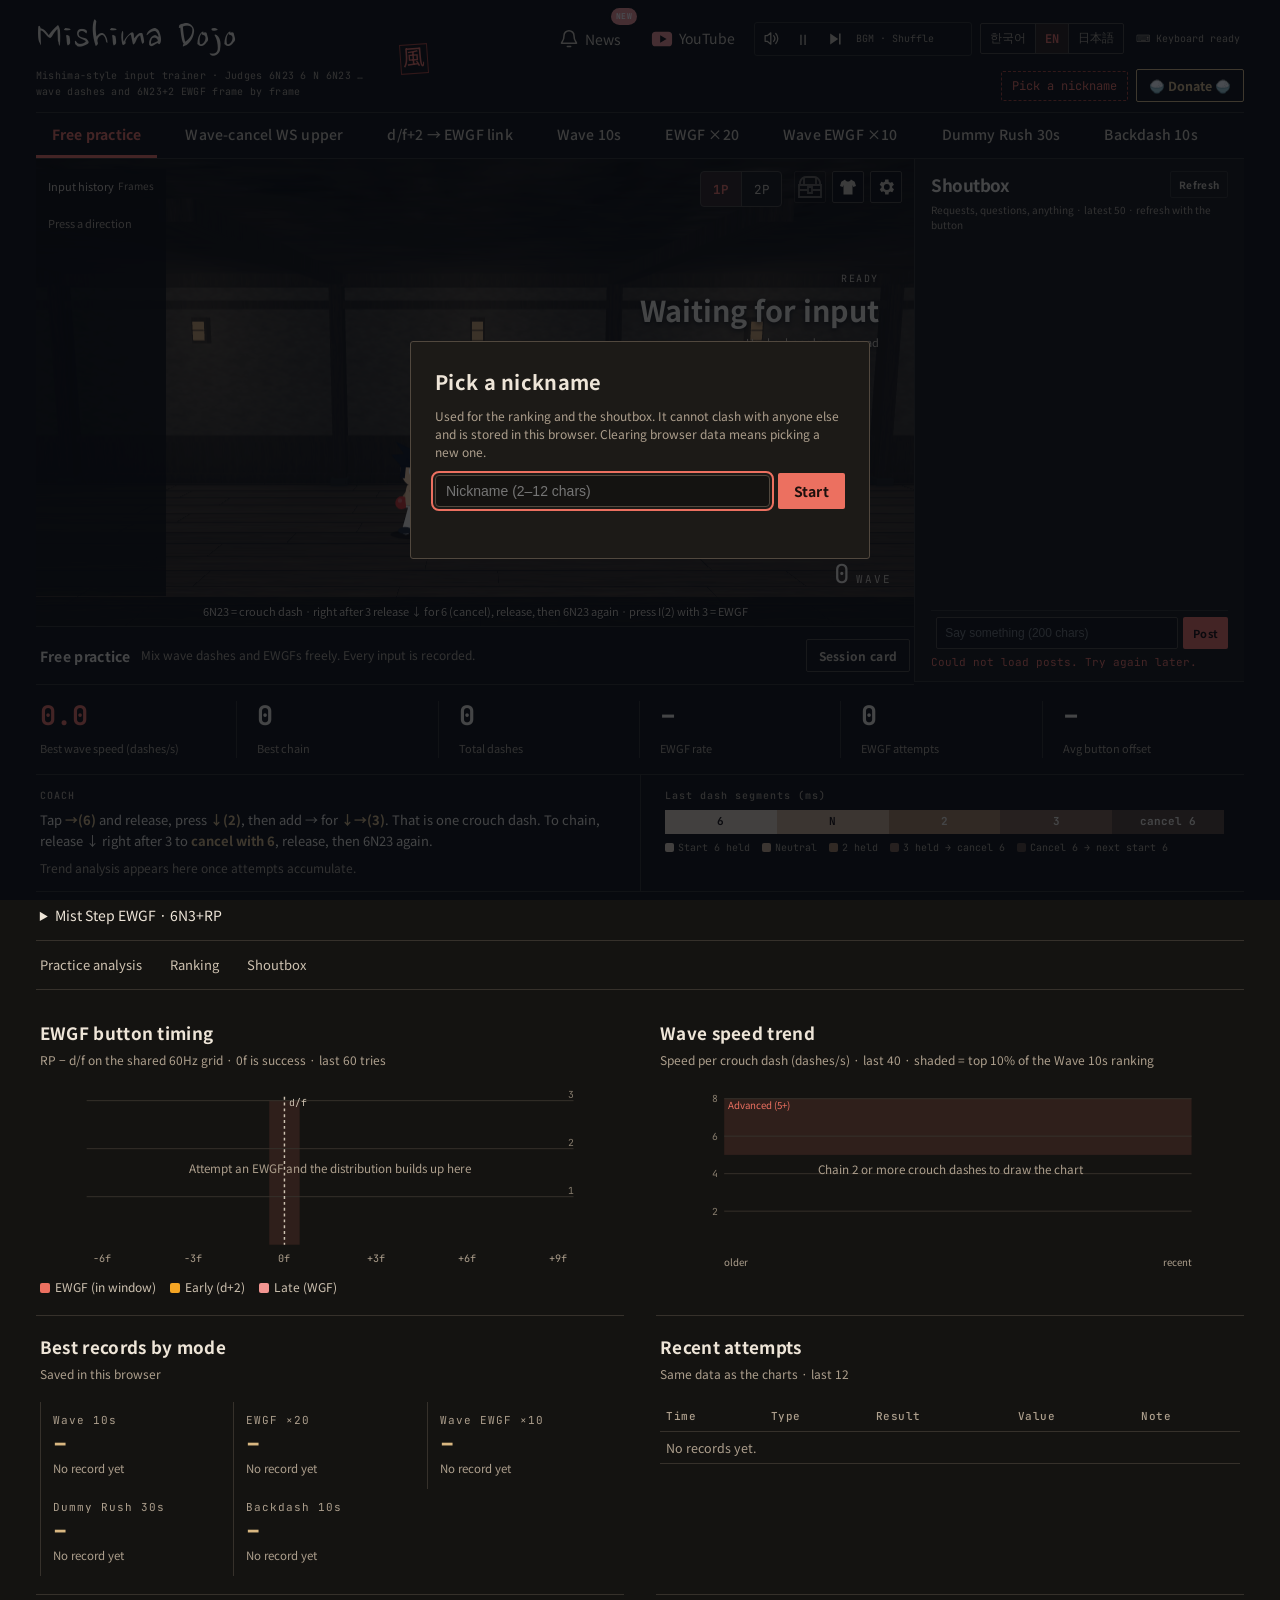
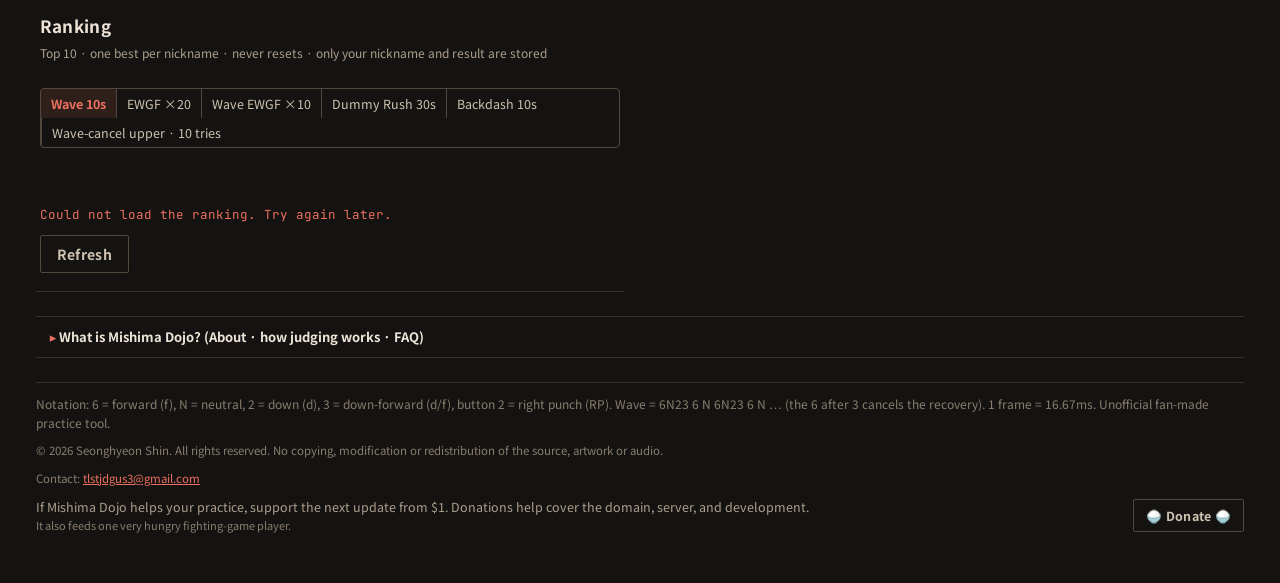
==== commit 6885ff55: "Add d/f+2 and its EWGF link practice; fix held-6 slide, buffer order and challenge guards Co-Authore" ====
--- a/index.html
+++ b/index.html
@@ -276,23 +276,6 @@
   .key-bind b{font-family:var(--mono);font-size:12px}
   .key-bind.alt.empty b{color:var(--muted);font-family:var(--body);font-size:11px}
   .key-bind.listen{border-color:var(--accent);color:var(--accent);animation:blink 1s infinite}
-  .binding-editor{border:1px solid var(--line2);border-radius:8px;padding:14px;display:grid;gap:12px;min-width:0}
-  .binding-toolbar,.binding-feedback{display:flex;align-items:center;justify-content:space-between;gap:10px;flex-wrap:wrap}
-  .binding-actions{display:flex;gap:8px}
-  .binding-editor .keys{grid-template-columns:repeat(2,minmax(0,1fr));margin-top:10px}
-  .binding-editor .key{padding:10px;min-width:0}
-  .binding-editor .key small{font-size:13px;color:var(--ink2)}
-  .binding-editor .key-bind{min-height:44px;overflow-wrap:anywhere}
-  .binding-editor .key-bind span{display:block;font:10px var(--body);color:var(--muted)}
-  .binding-editor .key-bind:focus-visible{outline:2px solid var(--accent);outline-offset:2px}
-  .binding-feedback{min-height:44px;color:var(--accent);font-size:12px}
-  .binding-feedback p{margin:0;flex:1;min-width:130px}
-  #padStatus{overflow-wrap:anywhere;min-width:0}
-  #padLive{min-height:2em;overflow-wrap:anywhere}
-  .binding-editor [hidden]{display:none}
-  #bindingCheck[aria-pressed="true"],.binding-editor .key.checked{border-color:var(--accent);background:var(--accent-soft)}
-  .binding-editor .key-bind.checked{border-color:var(--accent);background:var(--accent-soft);color:var(--accent);box-shadow:inset 0 0 0 1px var(--accent)}
-  .binding-editor .key-bind:disabled{opacity:1;cursor:default}
   @keyframes blink{50%{opacity:.5}}
   .note{font-size:12px;color:var(--muted);line-height:1.5}
   .note code{font-family:var(--mono);color:var(--ink2);font-size:11.5px}
@@ -467,6 +450,8 @@
   .wsc-cell{flex:1;min-width:36px;text-align:center;border:1px solid var(--line2);border-radius:4px;padding:7px 2px;font:12px var(--mono);color:var(--muted)}
   .wsc-cell b{display:block;min-height:34px;color:var(--ink);font-size:14px;white-space:pre-line}
   .wsc-cell.a{border:2px solid var(--gold)} .wsc-cell.b{border:2px dashed var(--accent)}
+  .wsc-cell.buf{border-color:var(--gold);border-style:dashed}
+  .wsc-cell.rec{opacity:.5} .wsc-cell.hit{border-color:var(--red)} .wsc-cell.rec.mark,.wsc-cell.hit{opacity:1}
   .wsc-cell.a.b{box-shadow:inset 0 0 0 1px var(--gold)}
   .wsc-cell.mark{background:var(--accent-soft)}
   .wsc-cell.current{background:var(--accent-soft);outline:2px solid var(--ink);outline-offset:-4px;color:var(--ink)}
@@ -535,7 +520,7 @@
   .post .vote,.post .reply-open{border-radius:2px}.bests{gap:0}.best{background:none;border:0;border-left:1px solid var(--line);border-radius:0}.best b{font-family:var(--mono)}
   .board-list td.s{font-family:var(--mono);color:var(--ink)}.about{margin:24px 0;background:none;border-radius:0;border:0;border-top:1px solid var(--line);border-bottom:1px solid var(--line)}
   .wsc-panel{background:none;border-radius:0;border-color:var(--line);padding:20px}.wsc-panel h2{font:700 20px var(--body)}
-  .coach>#wscPanel{grid-column:1/-1}.wsc-ab>div,.wsc-stats div,.wsc-cell{border-radius:0}.wsc-timeline{margin-top:0}
+  .coach>#wscPanel,.coach>#gpPanel,.coach>#gpTimeline{grid-column:1/-1}.wsc-ab>div,.wsc-stats div,.wsc-cell{border-radius:0}.wsc-timeline{margin-top:0}
   body.wsc-mode .coach{grid-template-columns:1fr}body.wsc-mode .section-links{display:none}
   dialog.share{border-radius:3px;padding:24px}dialog.share h2{font-family:var(--body);font-weight:700}.tdirs button{background:var(--overlay)}.tdirs button.on{background:var(--accent-soft);box-shadow:none}
   @media(min-width:1000px){body.wsc-mode .main{grid-template-columns:minmax(0,1fr) 310px}body.wsc-mode .stage{aspect-ratio:16/8.8}body.wsc-mode .coach{border-left:1px solid var(--line)}body.wsc-mode .stage .result{width:40%;top:25%}}
@@ -572,8 +557,33 @@
   .stage-actions .btn{font-size:12px;min-height:34px;padding:7px 16px;max-width:100%;white-space:normal;box-shadow:0 3px 12px var(--overlay)}
   .stage-actions [hidden],.posts-card[hidden],.wsc-panel[hidden]{display:none}
   .hud-timer{top:52px;right:16px;left:auto;font-size:17px}
-  .coach>#wscPanel{grid-column:auto}
-  body.wsc-mode .coach{grid-template-columns:minmax(0,1.35fr) minmax(0,1fr);border-top:1px solid var(--line)}
+  .coach>#wscPanel{grid-column:auto}.coach>#gpPanel,.coach>#gpTimeline{grid-column:1/-1}
+  body.wsc-mode .coach,body.giwon-mode .coach{grid-template-columns:minmax(0,1.35fr) minmax(0,1fr);border-top:1px solid var(--line)}
+  /* 기원초 연습: the timeline and its panel take the first row so play and frames are on one screen. */
+  body.giwon-mode .coach>.stats{grid-row:auto}
+  body.giwon-mode .coach>#gpTimeline,body.giwon-mode .coach>#gpPanel{grid-column:auto}
+  .gp-fit{overflow:hidden}
+  #gpTimeline .wsc-command{margin:4px 0}#gpTimeline .wsc-live{margin:6px 0;min-height:1.4em}
+  /* 축을 그리드로 두면 구간 이름 줄이 칸 폭·간격과 정확히 맞는다 (사용자 요청 2026-09-28) */
+  #gpTimeline .wsc-axis{min-width:0;gap:2px;display:grid}
+  #gpTimeline .wsc-cell{min-width:0;padding:7px 1px;font-size:10px;overflow:hidden;grid-row:2}
+  #gpTimeline .gp-band{grid-row:1;align-self:end;font:700 9px var(--mono);text-decoration:none;letter-spacing:.4px;
+    text-align:center;padding:0 2px 2px;border-bottom:2px solid currentColor;white-space:nowrap;overflow:hidden}
+  #gpTimeline .gp-band.buf{color:var(--faint)}
+  #gpTimeline .gp-band.free{color:var(--gold)}
+  #gpTimeline .gp-band.fire{color:var(--accent)}
+  #gpTimeline .wsc-cell.buf{border:1px dashed var(--line2);color:var(--faint);background:rgba(255,255,255,.025)}
+  #gpTimeline .wsc-cell.b{border:2px solid var(--gold);background:rgba(217,183,129,.15);color:var(--gold)}
+  #gpTimeline .wsc-cell.a{border:2px solid var(--accent);background:var(--accent-soft);color:var(--accent)}
+  #gpTimeline .wsc-cell.b i,#gpTimeline .wsc-cell.a i{font-weight:700}
+  #gpTimeline .wsc-cell.mark{background:var(--accent-soft)}
+  #gpTimeline .wsc-cell b{font-size:13px;min-height:30px}
+  #gpTimeline .wsc-cell i{font-style:normal;display:block}
+  #gpTimeline .wsc-cell.span{border-style:dashed;opacity:.6;background-image:
+    linear-gradient(to right,var(--accent-soft) 0 calc(var(--p,0)*100%),transparent calc(var(--p,0)*100%)),
+    repeating-linear-gradient(to right,transparent 0 calc(100%/var(--n,1) - 1px),var(--line2) calc(100%/var(--n,1) - 1px) calc(100%/var(--n,1)))}
+  #gpTimeline .wsc-cell.span.mark,#gpTimeline .wsc-cell.span.current{opacity:1}
+  #gpTimeline .wsc-cell.span.current i{color:var(--accent)}
   .wsc-panel{min-width:0;border:0;padding:20px 16px}
   .wsc-timeline{padding-left:4px}.wsc-timeline+.wsc-panel{border-left:1px solid var(--line)}
   .wsc-axis{min-width:640px}.wsc-result{font-size:20px}.wsc-panel h2{font-size:15px;color:var(--ink2)}
@@ -593,7 +603,7 @@
   .posts-card .posts-form .btn{font-size:11px;padding:8px 10px}.posts-card .card-msg{font-size:11px;margin-top:5px}
   @media(min-width:1100px){body.has-community .main{grid-template-columns:minmax(0,1fr) 330px}}
   @media(max-width:1099px){.posts-card{grid-column:1;grid-row:2;height:520px;border-left:0}.has-community .main>.coach{grid-row:3}}
-  @media(max-width:750px){body.wsc-mode .coach{grid-template-columns:minmax(0,1fr)}.wsc-timeline+.wsc-panel{border-left:0;border-top:1px solid var(--line)}.wsc-panel{padding:16px 4px}.posts-card{padding:12px}.stage-actions{top:46px;max-width:65%}.stage-actions .btn{min-height:30px;font-size:11px;padding:5px 12px}.stage .result,html.touch-ui .stage .result{top:94px}.hud-timer{top:50px;font-size:14px}.input-ledger,html.touch-ui .input-ledger{top:89px}.inputs,html.touch-ui .inputs{max-height:125px}}
+  @media(max-width:750px){body.wsc-mode .coach,body.giwon-mode .coach{grid-template-columns:minmax(0,1fr)}#gpTimeline .wsc-cell{font-size:9px;padding:6px 0}#gpTimeline .wsc-cell b{font-size:12px;min-height:26px}.wsc-timeline+.wsc-panel{border-left:0;border-top:1px solid var(--line)}.wsc-panel{padding:16px 4px}.posts-card{padding:12px}.stage-actions{top:46px;max-width:65%}.stage-actions .btn{min-height:30px;font-size:11px;padding:5px 12px}.stage .result,html.touch-ui .stage .result{top:94px}.hud-timer{top:50px;font-size:14px}.input-ledger,html.touch-ui .input-ledger{top:89px}.inputs,html.touch-ui .inputs{max-height:125px}}
 
 
   /* Use the full free vertical lane, with all 40 retained inputs available by scrolling. */
@@ -643,6 +653,7 @@
     <nav class="modes" role="tablist" data-i18n-aria="modes.aria" aria-label="연습 모드" id="modes">
       <button role="tab" data-mode="free" aria-selected="true" data-i18n="mode.free.name">자유 연습</button>
       <button role="tab" data-mode="wsc" aria-selected="false" data-i18n="mode.wsc.name">웨캔기어 연습</button>
+      <button role="tab" data-mode="giwon" aria-selected="false" data-i18n="mode.giwon.name">기원초 연습</button>
       <button role="tab" data-mode="wave10" aria-selected="false" data-i18n="mode.wave10.name">웨이브 10초</button>
       <button role="tab" data-mode="ewgf20" aria-selected="false" data-i18n="mode.ewgf20.name">초풍 20회</button>
       <button role="tab" data-mode="combo10" aria-selected="false" data-i18n="mode.combo10.name">웨이브 초풍 10회</button>
@@ -677,6 +688,7 @@
         <div class="stage-actions">
         <button class="btn" id="dStart" hidden data-i18n="trial.start">시작</button>
           <button class="btn" id="wscChallengeBtn" type="button" hidden></button>
+          <button class="btn" id="gpChallengeBtn" type="button" hidden></button>
         </div>
         <div class="hud">
           <div class="hud-chain" id="hudChain"><span id="hudChainN">0</span><small id="hudChainL">WAVE</small></div>
@@ -735,6 +747,26 @@
         <details><summary data-i18n="wsc.recent"></summary><table><thead><tr><th data-i18n="wsc.result"></th><th>A</th><th>B</th><th data-i18n="wsc.reason"></th></tr></thead><tbody id="wscRows"></tbody></table></details>
         <details><summary data-i18n="wsc.help"></summary><p class="note" data-i18n="wsc.note"></p></details>
       </section>
+      <section class="wsc-panel wsc-timeline" id="gpTimeline" hidden aria-labelledby="gpCommand">
+        <div class="wsc-command" id="gpCommand"></div>
+        <div class="wsc-live" id="gpLive" role="timer" aria-live="off"></div>
+        <div class="wsc-scroll gp-fit" data-i18n-aria="gp.timeline" aria-label="프레임 타임라인"><div class="wsc-axis" id="gpAxis"></div></div>
+        <p class="note" id="gpLegend"></p>
+        <p class="note" id="gpGuide"></p>
+      </section>
+      <section class="wsc-panel" id="gpPanel" hidden aria-labelledby="gpTitle">
+        <h2 id="gpTitle" data-i18n="gp.evaluation"></h2>
+        <div class="wsc-result" id="gpResult" role="status" aria-live="polite"></div>
+        <div class="wsc-ab" id="gpAB"></div>
+        <p class="note" id="gpDetail"></p>
+        <div class="wsc-challenge">
+          <p class="note" id="gpChallengeStatus" role="status" aria-live="polite"></p>
+        </div>
+        <h3 class="note" data-i18n="stats.aria"></h3>
+        <div class="wsc-stats" id="gpStats"></div>
+        <details><summary data-i18n="gp.recent"></summary><table><thead><tr><th data-i18n="wsc.result"></th><th data-i18n="gp.fireCol"></th><th data-i18n="gp.nCol"></th><th data-i18n="wsc.reason"></th></tr></thead><tbody id="gpRows"></tbody></table></details>
+        <details><summary data-i18n="gp.help"></summary><p class="note" id="gpNote"></p></details>
+      </section>
       <div class="coach-box">
         <h3>COACH</h3>
         <div class="coach-msg" id="coachMsg"></div>
@@ -757,22 +789,6 @@
       <dialog class="share settings" id="setDlg" aria-labelledby="setTitle">
         <div class="set-head"><h2 id="setTitle" data-i18n="set.title">입력 · 판정 설정</h2><button class="btn ghost" id="setClose" type="button" data-i18n="share.close">닫기</button></div>
         <div class="set">
-          <section class="binding-editor">
-            <div class="binding-toolbar"><div class="segc" id="bindingTabs" role="group" data-i18n-aria="set.controls"><button type="button" data-device="kb" aria-pressed="true" data-i18n="set.keyboard"></button><button type="button" data-device="pad" aria-pressed="false" data-i18n="set.pad"></button></div><div class="binding-actions"><button class="btn ghost" id="bindingCheck" type="button" aria-pressed="false" data-i18n="set.bindCheck"></button><button class="btn ghost" id="bindingReset" type="button" data-i18n="set.bindReset"></button></div></div>
-            <p class="note"><span data-i18n="set.bindHelp"></span><br><span data-i18n="set.autoHelp"></span></p>
-            <div id="keyboardBindings">
-            <label class="t" data-i18n="set.keys">키 설정 — 동작마다 기본·보조 키를 하나씩 지정 (방향키 ↑↓←→ 는 항상 사용 가능)</label>
-            <div class="keys" id="keys"></div>
-            <p class="note" data-i18n="set.keyRemove">보조 키를 지우려면 Delete 또는 Backspace</p>
-            </div>
-            <div id="padBindings" hidden>
-          <div class="row"><label class="t" data-i18n="set.pad">게임패드</label><span class="note" id="padStatus"></span></div>
-          <p class="note" data-i18n-html="set.padNote"></p>
-            <div class="keys" id="padKeys"></div>
-            <p class="note" id="padLive"></p>
-            </div>
-            <div class="binding-feedback"><p id="bindingMessage" role="status" aria-live="polite"></p><button class="btn ghost" id="bindingClear" type="button" hidden data-i18n="set.bindClear"></button><button class="btn ghost" id="bindingCancel" type="button" hidden data-i18n="set.bindCancel"></button></div>
-          </section>
           <p class="note" data-i18n="ewgf.gridNote"></p>
           <div class="row"><label class="t" data-i18n="set.fx">연출 (흔들림·플래시)</label>
             <div class="segc" id="fxSel"><button data-fx="1" aria-pressed="true" data-i18n="set.on">켜기</button><button data-fx="0" aria-pressed="false" data-i18n="set.off">끄기</button></div></div>
@@ -792,6 +808,13 @@
           <div class="row"><label class="t" for="sfxVol" data-i18n="set.sfxVol">효과음 볼륨</label>
             <div class="range"><input type="range" id="sfxVol" min="0" max="100" step="5" value="100"><output id="sfxVolOut">100%</output></div></div>
           <p class="note" data-i18n="set.soundNote">배경음은 첫 키 입력이나 클릭 뒤에 시작됩니다 (브라우저 자동재생 제한).</p>
+          <div>
+            <label class="t" data-i18n="set.keys">키 설정 — 동작마다 기본·보조 키를 하나씩 지정 (방향키 ↑↓←→ 는 항상 사용 가능)</label>
+            <div class="keys" id="keys"></div>
+            <p class="note" data-i18n="set.keyRemove">보조 키를 지우려면 Delete 또는 Backspace</p>
+          </div>
+          <div class="row"><label class="t" data-i18n="set.pad">게임패드</label><span class="note" id="padStatus"></span></div>
+          <p class="note" data-i18n-html="set.padNote"></p>
           <div class="row"><label class="t" data-i18n="set.reset">기록·업적 초기화</label><button class="btn ghost" id="dataReset" type="button" data-i18n="set.resetBtn">초기화…</button></div>
           <p class="note" data-i18n="set.resetNote">모드별 최고 기록, 누적 통계, 업적, 복장을 지웁니다. 닉네임과 설정은 남습니다.</p>
         </div>
@@ -949,6 +972,20 @@
   LINK_MAX_F: 60,  // 1이 이보다 늦으면 세트가 아니라 그냥 앉기 → 연속 종료 (4 탭·N 자체는 TAP_MS 안이어야 4N4로 묶인다)
   TIERS: [{k:'top', mps:3.5}, {k:'fast', mps:3.0}, {k:'ok', mps:2.2}], // 세트 속도(m/s) 하한: 이 백대시의 거리 ÷ (이 출력 → 다음 출력). 미만이면 'slow'
 };
+// 기원권·기원초 모델 (2026-09-23). 결정 17의 BD와 같은 취급 — 실게임 미확인 **가정값**이고 문구·테스트가 이 상수를 읽으므로 숫자만 고치면 된다.
+// 출처는 커뮤니티 프레임 데이터(철권 8 기준)이며 시즌마다 바뀔 수 있다. 사이트는 명중 프레임을 재현하지 않고 입력 시작 시점만 잰다(결정 27).
+const GIWON = {
+  ACTIVE_F: 14,      // 발동(명중) 프레임. 연출 접촉 시각 HIT_CONTACT_MS.giwon도 여기서 나온다
+  RECOVERY_F: 32,    // 기원권 리커버리. 명중 시각 + 이 프레임 = 다음 입력을 받는 기준점(경직 해제 0f)
+  GROUND_F: 13,      // 배잡기 경직의 지상 판정 유지. 안내 문구 전용이고 성공 판정에는 쓰지 않는다
+  BUFFER_F: 8,       // 경직 해제 직전 이 프레임 안에 눌린 버튼만 버퍼된다. 그 전 버튼은 버려진다
+  FAULT_MS: 450,     // 시작 6 → ↘ 직행의 "6 → 3" 실패 문구를 이만큼 미뤄 기원권 굴림(앞 1프레임 스침)을 실패로 찍지 않는다
+  CRUMPLE_MS: 900,   // 카운터 명중한 더미가 날아가지 않고 제자리에서 배를 잡는 시간 (연출)
+  LINK_MS: 1200,     // 기원권 입력 시각부터 기원초 링크 피드백을 유지하는 창
+};
+// 카운터 히트 카메라 푸시. 연출 전용이며 판정·좌표·명중 판정에 영향이 없다.
+// PEAK은 가정값이다 — 제공된 영상이 명중 프레임에서 시작해 진입 구간이 녹화에 없다. OUT_MS만 실측(28프레임 ease-out)이다.
+const GIWON_ZOOM = {PEAK: 1.12, IN_MS: 60, OUT_MS: 470};
 const bdF = ms => Math.max(1, Math.round(ms/FRAME));                       // frames as the history strip shows them
 const bdDist = h => h < BD.MIN_F ? 0 : Math.min(h, BD.MOVE_F)/BD.MOVE_F;   // metres earned by a backdash cancelled after h frames
 
@@ -1036,8 +1073,8 @@
 const DAILY_IDS = Object.keys(ITEM_SLOT).filter(id => ITEMS[ITEM_SLOT[id]][id].set==='daily');
 const TRIAL_MODES = ['wave10','ewgf20','combo10','rush30','bd10']; // every start-mode trial (MODES/#modes/#boardTabs/worker BOARDS follow this order); records, life.trials and the reset button all derive from it
 const perTrial = v => Object.fromEntries(TRIAL_MODES.map(m => [m, v()]));
-const LIFE_KEYS = ['dashes','ewgf','tries','tongbal','hellsweep','maxChain','maxStreak','tightEwgf','days','donate'];
-const lifeDefault = () => ({dashes:0, ewgf:0, tries:0, tongbal:0, hellsweep:0, maxChain:0, maxStreak:0, tightEwgf:0, days:0, donate:0, giftDay:'', trials:perTrial(() => 0)});
+const LIFE_KEYS = ['dashes','ewgf','tries','tongbal','hellsweep','giwon','maxChain','maxStreak','tightEwgf','days','donate'];
+const lifeDefault = () => ({dashes:0, ewgf:0, tries:0, tongbal:0, hellsweep:0, giwon:0, maxChain:0, maxStreak:0, tightEwgf:0, days:0, donate:0, giftDay:'', trials:perTrial(() => 0)});
 const fitDefault = () => Object.fromEntries(SLOTS.map(s => [s,'base']));
 // achievements: id = the item it unlocks. stat(life) is the current value, done when stat >= target. Records-based ones read store.records (best of the last 30).
 const bestRec = (m, f) => (store.records[m]||[]).reduce((b,r) => Math.max(b, f(r)||0), 0);
@@ -1062,7 +1099,7 @@
 // Newest first. For each patch, add one entry and the matching notice.<id> strings to all three I18N dictionaries.
 // The latest id is the read marker saved in this browser; no backend or deployment-time request is involved.
 const NOTICES = [
-  {id:'2026-09-22-623',date:'2026-09-22',kind:'notice.kind.update',title:'notice.20260922.title',summary:'notice.20260922.summary',items:['notice.20260922.1']},
+  {id:'2026-09-23-giwon', date:'2026-09-23', kind:'notice.kind.update', title:'notice.20260923.title', summary:'notice.20260923.summary', items:['notice.20260923.1','notice.20260923.5','notice.20260923.2','notice.20260923.3','notice.20260923.4']},
   {id:'2026-09-21-roundup', date:'2026-09-21', kind:'notice.kind.update', title:'notice.20260921roundup.title', summary:'notice.20260921roundup.summary', items:['notice.20260921roundup.1','notice.20260921roundup.2','notice.20260921roundup.3','notice.20260921roundup.4','notice.20260921roundup.5']},
   {id:'2026-09-21-mist', date:'2026-09-21', kind:'notice.kind.update', title:'notice.20260921.title', summary:'notice.20260921.summary', items:['notice.20260921.1','notice.20260921.2','notice.20260921.3']},
   {id:'2026-09-19-dojo', date:'2026-09-19', kind:'notice.kind.update', title:'notice.20260919.title', summary:'notice.20260919.summary', items:['notice.20260919.1','notice.20260919.2','notice.20260919.3','notice.20260919.4','notice.20260919.5','notice.20260919.6']},
@@ -1080,15 +1117,7 @@
 const WINDOWS = [8,12,15], WINDOW_DEFAULT = 12; // Legacy saved values / unchanged Worker contract; not used by the current EWGF judge
 const NICK_BAD = /[\p{Cc}\p{Cf}\p{Co}\p{Cn}\p{Zl}\p{Zp}\u034f\u115f\u1160\u3164\uffa0\ufe00-\ufe0f\u{e0100}-\u{e01ef}]/u; // control, format (zero-width/bidi), private-use, unassigned, separators, Hangul fillers, variation selectors; must match BAD_CHARS in worker/index.js
 const nickOk = n => { const len = [...n].length; return len>=2 && len<=12 && !NICK_BAD.test(n); };
-const DEFAULT_KEYS = {up:'KeyW',down:'KeyS',left:'KeyA',right:'KeyD',b1:'KeyU',b2:'KeyI',b3:'KeyJ',b4:'KeyK'};
-const PAD_AUTO_INPUTS={up:['b12','a1-','hu'],down:['b13','a1+','hd'],left:['b14','a0-','hl'],right:['b15','a0+','hr']};
-const DEFAULT_PAD = {up:'auto',down:'auto',left:'auto',right:'auto',b1:'b2',b2:'b3',b3:'b0',b4:'b1'};
-function padAutoConflict(keys,slot,code){
-  return Object.entries(keys).some(([k,v])=>k!==slot && v==='auto' && PAD_AUTO_INPUTS[k]?.includes(code));
-}
-function validPadBinding(k,v){ return typeof v==='string' && (v==='none' || (v==='auto' && !k.startsWith('b')) || /^b(?:[0-9]|[1-9][0-9]|1[01][0-9]|12[0-7])$/.test(v) || (!k.startsWith('b') && /^(?:a(?:[0-9]|[12][0-9]|3[01])[+-]|h[udlr])$/.test(v))); }
-const emptyPadAlt = () => Object.fromEntries(Object.keys(DEFAULT_PAD).map(k=>[k,'none']));
-let store = {padAltKeys:emptyPadAlt(),padKeys:{...DEFAULT_PAD},v:4, lang:detectLang(), window:WINDOW_DEFAULT, side:1, fx:1, touch:'auto', touchSize:100, touchX:0, touchY:0, sound:1, bgm:1, bgmLast:-1, bgmVol:100, sfxVol:100, keys:{...DEFAULT_KEYS}, altKeys:{up:'',down:'',left:'',right:'',b1:'',b2:'',b3:'',b4:''}, records:perTrial(() => []), nick:'', nickToken:'', visitDay:'', noticeSeen:'', votes:{}, life:lifeDefault(), ach:{}, pendingRewards:[], fit:fitDefault(), donateResultDay:'', donateNudgeDay:'', donatePlayDay:'', donatePlayMs:0};
+let store = {v:4, lang:detectLang(), window:WINDOW_DEFAULT, side:1, fx:1, touch:'auto', touchSize:100, touchX:0, touchY:0, sound:1, bgm:1, bgmLast:-1, bgmVol:100, sfxVol:100, keys:{up:'KeyW',down:'KeyS',left:'KeyA',right:'KeyD',b1:'KeyU',b2:'KeyI',b3:'KeyJ',b4:'KeyK'}, altKeys:{up:'',down:'',left:'',right:'',b1:'',b2:'',b3:'',b4:''}, records:perTrial(() => []), nick:'', nickToken:'', visitDay:'', noticeSeen:'', votes:{}, life:lifeDefault(), ach:{}, pendingRewards:[], fit:fitDefault(), donateResultDay:'', donateNudgeDay:'', donatePlayDay:'', donatePlayMs:0};
 const owned = id => id==='base' || !!store.ach[id]; // store.ach = unlock record (achievement items and daily gifts alike): id → time
 const pendingReward = id => store.pendingRewards.some(j => j.id===id);
 const earned = id => owned(id) || pendingReward(id);
@@ -1122,15 +1151,6 @@
     for(const k of ['donateResultDay','donateNudgeDay','donatePlayDay']) if(typeof s[k]==='string' && /^\d{4}-\d\d-\d\d$/.test(s[k])) store[k]=s[k];
     if(Number.isFinite(s.donatePlayMs) && s.donatePlayMs>=0) store.donatePlayMs=Math.min(s.donatePlayMs, 10*60*1000);
     if(store.nick && s.votes && typeof s.votes==='object') for(const id of Object.keys(s.votes)) if(/^\d{1,12}$/.test(id) && [1,-1].includes(s.votes[id])) store.votes[id]=s.votes[id]; // my like(1)/dislike(-1) per post id: render-only cache (the server enforces one vote per nick); votes belong to the nickname, so none without one
-    const padKeys = {...DEFAULT_PAD,...s.padKeys};
-    const customPads = Object.values(padKeys).filter(v=>v!=='auto' && v!=='none');
-    if(Object.keys(padKeys).length===8 && Object.keys(DEFAULT_PAD).every(k=>validPadBinding(k,padKeys[k]) && !padAutoConflict(padKeys,k,padKeys[k])) && new Set(customPads).size===customPads.length) store.padKeys=padKeys;
-    const usedPadInputs=new Set(Object.values(store.padKeys).filter(v=>v!=='none' && v!=='auto'));
-    for(const k of Object.keys(DEFAULT_PAD)){
-      const code=s.padAltKeys?.[k];
-      const autoConflict=padAutoConflict(store.padKeys,k,code);
-      if(code!=='auto' && validPadBinding(k,code) && !autoConflict && (code==='none' || !usedPadInputs.has(code))){ store.padAltKeys[k]=code; if(code!=='none') usedPadInputs.add(code); }
-    }
     const keys = {...store.keys};
     for(const k of Object.keys(keys)) if(validKey(k,s.keys?.[k])) keys[k]=s.keys[k];
     if(new Set(Object.values(keys)).size===Object.keys(keys).length) store.keys=keys;
@@ -1176,10 +1196,14 @@
 const LOCALE = {ko:'ko-KR', en:'en-US', ja:'ja-JP'};
 const I18N = {
 ko:{
+  "notice.20260923.title":"기원권과 기원초 연결 연습",
+  "notice.20260923.summary":"↘+RP 기원권을 기술로 판정하고, 이어지는 초풍이 몇 프레임에 발동했는지 알려줍니다. 전용 연습 모드도 추가했습니다.",
+  "notice.20260923.1":"↘를 잡은 채 RP를 누르면 기원권입니다. 저스트가 없어 프레임 판정은 하지 않으며, 초풍 성공률·연속 기록에는 들어가지 않습니다.",
+  "notice.20260923.5":"기원권을 낸 뒤 경직 32f 동안에는 걷기·대시·기술이 하나도 나가지 않습니다. 선입력으로 남는 방향은 시작 6 하나이고 중립부터는 경직이 끝난 뒤에 들어가야 합니다. 버튼도 경직 마지막 8f 안에 마지막으로 누른 하나만 남아 해제 프레임에 나갑니다(버퍼 한 칸 · 마지막 입력이 덮어씀).",
+  "notice.20260923.2":"기원초 연습 모드에서는 경직 해제와 발동 목표 칸까지를 프레임 표로 보여주고, 발동 프레임과 이번 세션 성공률을 기록합니다. 순위 등록은 없습니다.",
+  "notice.20260923.3":"기원권 뒤 첫 초풍이 몇 프레임에 발동했는지 표시하고, 49f까지 나왔으면 성공입니다. 커맨드 루트는 보지 않으므로 6N23·6N3(무족) 어느 쪽이든 됩니다. 623은 중립 누락으로 초풍이 아닙니다. 시작 6만 경직 중에 잡아 두고, 중립은 경직이 풀리는 48f에 손을 떼 만드세요.",
+  "notice.20260923.4":"연습 전제는 카운터 히트이고 리커버리·지상 판정 값은 실게임 미확인 가정값입니다. 실제 명중이나 딜캐 타이밍은 측정하지 않습니다.",
   "notice.20260921.title":"무족초 연습과 중립 입력 규칙",
-  "notice.20260922.title":"623 웨이브 입력 지원",
-  "notice.20260922.summary":"중립 생략 입력 판정을 수정했습니다.",
-  "notice.20260922.1":"실게임 확인을 반영해 6 다음 중립 없이 23을 입력해도 웨이브가 동작합니다. 일반 초풍·나락·웨캔기어도 같은 선행 입력을 사용합니다. 9월 21일 중립 필수 안내를 정정하며, 캔슬 6과 다음 시작 6은 계속 구분합니다.",
   "notice.20260921roundup.title":"무족초·입력 기록·BGM 업데이트",
   "notice.20260921roundup.summary":"최근 추가된 무족초 연습과 입력 규칙, 입력 기록·음악·순위 개선을 한곳에 정리했습니다.",
   "notice.20260921roundup.1":"독립적인 6N3+RP 무족초를 연습할 수 있습니다. 대각·RP가 같은 프레임이면 성공, 앞·중립도 각각 1f이면 최속으로 표시합니다. 결과에서 각 입력 프레임을 확인하고 캐릭터 위 무족초! 팝도 볼 수 있습니다. 대시·웨이브에서 이어지는 무족초는 아직 지원하지 않습니다.",
@@ -1191,6 +1215,8 @@
   "notice.20260921.1":"독립적인 6N3+RP 무족초를 연습할 수 있습니다. 대각과 RP가 같은 프레임이면 성공하며, 앞·중립도 각각 1f이면 최속으로 표시합니다.",
   "notice.20260921.2":"결과·구간 막대에 앞·중립·RP 프레임을 표시합니다. 대시·웨이브에서 이어지는 무족초는 아직 지원하지 않습니다.",
   "notice.20260921.3":"웨이브·일반 초풍·나락·웨캔기어는 모두 6N23의 중립이 필수입니다. 623은 중립 누락으로 실패하며 웨이브 수·기술 성공으로 집계하지 않습니다.",
+  'fault.no_neutral.title':'중립 누락', 'fault.no_neutral.coach':'앞(6)을 놓아 중립(N)을 거친 뒤 아래(2) → 대각(3)을 입력하세요. 6N23의 N은 생략할 수 없습니다.',
+  'res.no_neutral':'중립 누락', 'a.no_neutral.title':'중립 누락', 'a.no_neutral.sub':'웨이브·일반 초풍·나락·웨캔기어는 6N23이 필요합니다.', 'a.no_neutral.coach':'앞(6)을 놓아 중립(N)을 거친 뒤 아래(2) → 대각(3)+RP를 입력하세요. 623은 웨이브나 기술의 선행 입력으로 인정하지 않습니다.',
   'mist.title':'무족초!', 'mist.fastest':'최속 무족초!', 'route.mist':'무족 입력 · 6N3+RP', 'route.standard':'일반 입력 · 6N23+RP', 'route.noNeutral':'중립 생략 · 623+RP',
   'mist.frames':(f,n,r)=>`앞 ${f}f · 중립 ${n}f · RP ${r===0?'같은 프레임':(r>0?'+':'')+r+'f'}`,
   'mist.improve':(f,n)=>`최속까지: 앞 ${f}f, 중립 ${n}f 줄이기`, 'mist.input13':'13f 발동에 필요한 입력 조건 충족 · 실제 명중·딜캐 타이밍은 측정하지 않습니다.',
@@ -1241,38 +1267,9 @@
   'set.touch':'터치 컨트롤', 'set.touchAuto':'자동 (터치 기기)', 'set.touchSize':'방향 버튼 크기', 'set.touchX':'방향 버튼 가로 위치', 'set.touchY':'방향 버튼 세로 위치', 'touch.note':'터치는 키보드보다 판정 정밀도가 낮습니다 (경향 파악용)', 'touch.aria':'터치 컨트롤', 'touch.padAria':'방향 버튼 — 아래와 좌우를 함께 눌러 대각선 입력', 'touch.left':'왼쪽', 'touch.down':'아래', 'touch.right':'오른쪽',
   'set.keys':'키 설정 — 동작마다 기본·보조 키를 하나씩 지정 (방향키 ↑↓←→ 는 항상 사용 가능)', 'set.keyListen':'키 입력…', 'set.keyAdd':'+ 추가', 'set.keyPrimary':'기본 키', 'set.keyAlt':'보조 키',
   'set.keyRemove':'보조 키를 지우려면 Delete 또는 Backspace',
-  'set.bindClear':"지우기",
-  'set.padUnassigned':"미지정",
-  'set.padSwapped':"두 동작의 배치를 맞바꿔 저장했습니다.",
-  'set.autoPad':"게임패드 입력 감지 · 게임패드 설정으로 전환했습니다.",
-  'set.autoKeyboard':"키보드 입력 감지 · 키보드 설정으로 전환했습니다.",
-  'set.autoHelp':"설정 중 누르는 장치에 맞춰 탭이 자동 전환됩니다.",
-  'set.bindCheck':"키 확인",
-  'set.bindCheckHelp':"확인 중 · 입력하면 연결된 칸이 빛납니다. 설정을 바꾸려면 키 확인을 끄세요.",
-  'set.controls':"입력 설정",
-  'set.keyboard':"키보드",
-  'set.bindReset':"기본값 복원",
-  'set.bindHelp':"바꿀 동작을 선택한 뒤 입력하세요. 변경 즉시 이 브라우저에 저장됩니다.",
-  'set.bindCancel':"취소 · Esc",
-  'set.bindIdle':"변경할 키 또는 버튼을 선택하세요.",
-  'set.bindRelease':"모든 버튼과 스틱을 놓은 뒤 다시 입력하세요.",
-  'set.bindListen':"입력을 기다리는 중…",
-  'set.bindSaved':"저장했습니다.",
-  'set.padSingle':"버튼 하나 또는 방향 하나만 입력하세요. 모두 놓고 다시 시도하세요.",
-  'set.padConflict':"이미 다른 동작에 지정된 입력입니다. 다른 입력을 사용하세요.",
-  'set.bindConfirm':"현재 탭의 배치를 기본값으로 복원할까요?",
-  'set.padAuto':"자동",
-  'set.padButton': n => `버튼 ${n}`,
-  'set.padButtonShort': n => `B${n}`, 'set.padAxisShort': (n, sign) => `A${n}${sign}`,
-  'set.padAxis': (n, sign) => `축 ${n} ${sign}`,
-  'set.padHat': n => `방향 ${n}`,
-  'set.padLive': n => `입력 확인: ${n}`,
-  'set.padNeutral':"없음",
-  'set.padConnect':"버튼을 눌러 패드를 연결하세요.",
-  'set.bindCancelled':"취소했습니다.",
   'set.keyConflict':'이미 사용 중이거나 방향키와 충돌하는 키입니다. 다른 키를 누르세요. Esc로 취소합니다.',
   'set.pad':'게임패드', 'set.padNone':'연결 안 됨 · 패드 아무 버튼이나 누르면 감지', 'set.padOn':'연결됨 · ',
-  'set.padNote':"B는 버튼, A는 축입니다. 기본·보조 입력을 지정합니다. 칸을 선택한 뒤 지우기로 해제합니다. 배치는 모든 패드에 공통 적용되며, 사용 중인 버튼은 배치를 맞바꿉니다. 자동 방향과 겹치면 해당 방향을 먼저 지우세요.",
+  'set.padNote':'패드 기본 배치: <code>□/X = 1</code> <code>△/Y = 2</code> <code>✕/A = 3</code> <code>○/B = 4</code>, 십자키·왼쪽 스틱 모두 방향으로 인식.',
   'set.reset':'기록·업적 초기화', 'set.resetBtn':'초기화…', 'set.resetNote':'모드별 최고 기록, 누적 통계, 업적, 복장을 지웁니다. 닉네임과 설정은 남습니다.', 'set.resetConfirm':'최고 기록·누적 통계·업적·복장을 모두 지웁니다. 되돌릴 수 없습니다. 계속할까요?', 'set.resetDone':'기록과 업적을 초기화했습니다.',
   'hist.title':'초풍 버튼 타이밍 분포', 'hist.sub':"공통 60Hz 칸에서 RP − d/f 프레임 차이 · 0f가 성공 · 최근 60회",
   'hist.lOk':'초풍 (판정 안)', 'hist.lEarly':'빠름 (d+2)', 'hist.lLate':'늦음 (풍신권)', 'hist.aria':'초풍 버튼 타이밍 히스토그램',
@@ -1328,13 +1325,25 @@
   'chain.end':(n,dps,name,ms)=>'웨이브 '+n+'연속 종료 · 평균 '+dps+' 대시/초. 평균적으로 가장 긴 구간은 '+name+' ('+ms+'ms)',
   'chain.fix':' — 여기를 줄이면 속도가 바로 올라갑니다.', 'chain.ok':' — 균형이 좋습니다.',
   'trial.waveEnd':(n,dps)=>'10초 종료 · '+n+'회 ('+dps+' 대시/초)', 'trial.end':(ok,tg,r)=>'종료 · 성공 '+ok+'/'+tg+' ('+r+'%)', 'trial.dashes':n=>n+' 대시',
-  'pop.mistEwgf':'무족초!', 'pop.ewgf':'초풍!', 'pop.wgf':'풍신권',
+  'pop.mistEwgf':'무족초!', 'pop.giwoncho':'기원초!', 'pop.ewgf':'초풍!', 'pop.wgf':'풍신권',
   'pop.streak':n=>n+'초'+(n>=5?'!!':n===4?'!':''), 'pop.dashEwgf':'대초!', 'a.dashEwgf.title':'대초!', 'res.dash_ewgf':'대초', 'a.streak.sub':n=>' · '+n+'연속',
   /* 통발 · 나락 · 더미 격파 (2026-09-13) */
   'mode.rush30.name':'더미 격파 30초', 'mode.rush30.desc':'30초 동안 상단·중단·하단 더미가 무작위로 나옵니다. 상단=초풍, 중단=통발(66+2), 하단=나락(6N23+4)으로 격파하면 10점(저스트를 놓친 풍신권은 5점), 크라우치 대시마다 연속 수만큼(최대 3점) 점수.',
   'hint.rush30':'상단=초풍 6N23+2 · 중단=통발 66+2 · 하단=나락 6N23+4 · 웨이브로 접근하면 연속 수만큼 점수 (GO 때 연속은 1부터)',
   'trial.rushPts':(s,k)=>s+'점 · 격파 '+k, 'trial.rushEnd':(s,k)=>'30초 종료 · '+s+'점 (격파 '+k+')',
   'rec.pts':s=>s+'점', 'rec.rushSub':(k,w,d)=>'격파 '+k+' · 헛침 '+w+' · 웨이브 '+d+'점',
+  'a.giwon.title':'기원권', 'a.giwon.sub':'3+RP · 중단 · 저스트 없음',
+  'a.giwon.coach':'기원권은 <strong>↘+RP</strong>. 대각을 잡은 채 RP를 누르면 나갑니다. 저스트가 없어 프레임 판정은 하지 않습니다.',
+  'a.giwon.hint':' 초풍을 노렸다면 앞(6) → 중립(N) → 아래(2) → 대각(3)+RP가 빠졌습니다.',
+  'res.giwon':'기원권', 'pop.giwon':'기원권',
+  'link.title':'기원초 입력 조건 충족',
+  'link.ok':t=>`초풍이 ${t}f까지 발동했습니다.`,
+  'link.assume':(rec,ground)=>` 연습 전제는 카운터 히트이며 기원권 리커버리 ${rec}f · 배잡기 경직 지상 판정 ${ground}f는 실게임 미확인 가정값입니다. 실제 명중·딜캐 타이밍은 측정하지 않습니다.`,
+  'link.fireLate':(cell,late,target)=>`초풍이 ${cell}f에 발동해 ${late}f 늦었습니다. 경직이 풀리는 프레임에 중립을 만들고 바로 ↘+RP로 ${target}f에 발동시키세요.`,
+  'link.noEwgf':'초풍이 아닙니다. 대각과 RP가 같은 프레임에 들어가야 초풍입니다.',
+  'link.nobufHint':(a,b)=>` 선입력으로 남는 것은 시작 6 하나입니다. ${a}~${b}f 사이에 6을 넣어 두세요.`,
+  'link.memo':cell=>`기원초 연결 · 발동 ${cell}f`, 'link.memoOk':'기원초 입력 조건 충족',
+  'link.segTitle':'기원권 뒤 연결 입력 (프레임)', 'link.segNames':['발동','중립','6 선입력','RP'],
   'a.tongbal.title':'통발', 'a.tongbal.sub':'66+2 · 중단', 'a.tongbal.coach':'통발은 <strong>f, f+2</strong>. 두 번째 6을 누른 채(또는 뗀 직후) 2. 중단 더미 전용.',
   'a.hellsweep.title':'나락', 'a.hellsweep.sub':'6N23+4 · 하단', 'a.hellsweep.coach':'나락은 <strong>f, N, d, d/f+4</strong>. 저스트는 없으니 3을 누른 뒤 여유 있게 4. 하단 더미 전용.',
   'a.hellsweepEarly.title':'4가 3보다 먼저', 'a.hellsweepEarly.sub':'3 전에 4를 눌렀습니다', 'a.hellsweepEarly.coach':'나락은 3(d/f)이 들어간 뒤에 4. 초풍과 달리 서두를 필요가 없습니다.',
@@ -1469,6 +1478,46 @@
   'about.q5':'무료인가요?',
   'about.a5':'전부 무료이고 광고가 없습니다. 후원으로 운영합니다.',
   'about.links':'언어별 연습 화면',
+  "mode.giwon.name":"기원초 연습",
+  "mode.giwon.desc":"기원권의 경직을 프레임단위로 보며 기원초 연결을 연습하는 무제한 연습",
+  'hint.giwon':(free,t)=>'↘+RP → 경직 중에 6만 선입력 → '+free+'f에 중립 → ↘+RP로 '+t+'f 발동',
+  "gp.evaluation":"기원초 연결 평가",
+  "gp.timeline":"기원권부터 기원초까지의 프레임 타임라인. 발동·경직 구간은 한 칸으로 묶었습니다.",
+  "gp.then":"경직",
+  "gp.recent":"최근 시도",
+  "gp.help":"연습 안내",
+  "gp.fireCol":"발동",
+  "gp.nCol":"중립",
+  "gp.nLabel":"중립",
+  "gp.nTarget":"참고 0f",
+  "gp.startLabel":"시작 6 선입력",
+  'gp.startTarget':(a,b)=>`참고 -${a}~-${b}f`,
+  "gp.fireLabel":"초풍 발동",
+  'gp.fireTarget':t=>`목표 ${t}f 이내`,
+  "gp.noEwgf":"초풍 아님",
+  "gp.rpLabel":"RP",
+  "gp.rpTarget":"대각과 같은 칸",
+  'gp.onTime':t=>t+'f 발동',
+  "gp.ready":"↘를 잡은 채 RP로 기원권을 내세요",
+  "gp.live":"경직 진행 중",
+  "gp.done":"시도 완료",
+  "gp.aborted":"연결 없음 · 중단",
+  "gp.eaten":"경직 중 입력 · 버퍼되지 않음",
+  "gp.abortedNote":"기원권 뒤에 초풍이 이어지지 않았습니다.",
+  "gp.success":"기원초 입력 조건 충족",
+  "gp.fail":"연결 실패",
+  "gp.liveReady":"기원권을 내면 프레임이 흘러갑니다",
+  "gp.liveNow":"지금 · 행동 가능",
+  "gp.liveDone":"입력 완료 · 타임라인 확인",
+  'gp.liveWait':n=>'경직 해제까지 '+n+'프레임',
+  'gp.livePast':n=>'경직 해제 +'+n+'f 경과',
+  'gp.guide':(hit,rec,free,target,buf)=>'↘+RP로 기원권을 낸 뒤 경직 '+rec+'f 동안에는 아무것도 나가지 않습니다. 선입력으로 남는 것은 시작 6 하나이고(해제 직전 '+buf+'프레임 안에 넣어 두면 됩니다), 중립은 경직이 풀리는 '+free+'f에 6에서 손을 떼 만들어야 합니다. 이어서 ↘+RP로 초풍을 '+target+'f에 발동시키면 성공입니다. 발동 '+hit+'f · 리커버리 '+rec+'f · 버퍼 '+buf+'f는 실게임 미확인 가정값이며 실제 명중·딜캐 타이밍을 측정하지는 않습니다.',
+  'gp.spanStartup':n=>'발동 '+n+'f',
+  'gp.spanRec':n=>'경직 '+n+'f',
+  "gp.bandBuf":"선입력", "gp.bandFree":"중립", "gp.bandFire":"공격",
+  'gp.challengeHint':n=>'연속 '+n+'회 도전: 기원권 → 초풍 연결을 '+n+'번 평가해 성공률과 최고 연속을 냅니다. 중단된 시도는 세지 않고, 순위에는 올리지 않습니다.',
+  'gp.legend':(hit,free,target,near)=>'붉은 칸 '+hit+'f: 카운터 명중 · 흐린 칸: 발동·경직(각각 한 칸으로 묶음) · 회색 '+near+'칸: 시작 6 선입력 창(아무 프레임이나) · 금색 '+free+'f: 중립, 이 한 프레임 · 주홍 '+target+'f: 공격 = 초풍 발동',
+  'gp.note':(target,rec,buf,free)=>`판정 기준은 하나입니다 — 기원권 뒤에 이어 넣은 초풍이 ${target}f까지 발동했는가(인게임 확인값). 커맨드 루트는 보지 않으므로 6N23·6N3(무족) 어느 쪽이든 초풍으로 인정된 발동이면 됩니다(623은 중립 누락으로 초풍이 아닙니다). 기원권을 낸 뒤 경직 ${rec}f 동안에는 걷기·대시·기술이 하나도 나가지 않습니다. 선입력으로 남는 방향은 시작 6 하나이고, 중립부터는 경직이 끝난 뒤에 들어가야 합니다 — 경직 중에 6에서 손을 떼면 그 중립은 버려집니다. 버튼도 경직 마지막 ${buf}f 안에 마지막으로 누른 하나만 남아 해제 프레임에 나갑니다(버퍼 한 칸 · 마지막 입력이 덮어씀 · 그보다 이른 버튼은 버려짐). 그래서 손 순서는 경직 중에 6을 잡아 두고 → 해제되는 ${free}f에 손을 떼 중립 → ${target}f에 ↘+RP입니다. 중립·시작 6 위치는 무엇이 늦었는지 보여주는 참고값으로 함께 표시합니다. 더미는 항상 사거리 안 제자리에 한 개만 서 있습니다. 기원권 자체는 저스트가 없어 프레임 판정을 하지 않습니다. 판정과 연출은 다른 모드와 같으며, 이 모드에서 성공한 초풍은 기존 초풍 통계에도 그대로 집계됩니다. 세션 기록은 새로고침하면 사라집니다. 순위 등록은 없습니다.`,
   "mode.wsc.name":"웨캔기어 연습",
   "mode.wsc.desc":"뒤 입력과 RP 연결을 따로 익히는 무제한 연습",
   "hint.wsc":"↘ → 뒤 8·9·10f / RP 1·1~2·1~3f",
@@ -1519,10 +1568,14 @@
   'wsc.elapsed':(f,ms)=>'경과 '+f+'f / '+ms+'ms',
 },
 en:{
+  "notice.20260923.title":"d/f+2 and its EWGF link",
+  "notice.20260923.summary":"d/f+2 is now judged as a move, the EWGF that follows it is timed to the frame it comes out on, and there is a practice mode for it.",
+  "notice.20260923.1":"Press RP while holding d/f for d/f+2. It has no just frame, so it is not timed and never counts toward EWGF accuracy or streaks.",
+  "notice.20260923.5":"For the 32 frames of recovery after a d/f+2, nothing comes out at all — no walking, no dash, no move. The only direction that survives it is the start f; the neutral and everything after it has to go in once the recovery ends. Buttons are the same: only the last one pressed inside the final 8 frames comes out, on the frame the recovery ends.",
+  "notice.20260923.2":"The link practice mode draws the d/f+2 recovery frame by frame up to the target, and keeps the frame the EWGF came out on plus the success rate for this session. There is no leaderboard.",
+  "notice.20260923.3":"The first EWGF after a d/f+2 shows which frame it came out on, and landing by frame 49 is the success. The command route is not looked at, so 6N23 or the mist-step 6N3 both qualify; 623 skips the neutral and is not an EWGF. Hold the start f through the recovery and release it on frame 48, where the recovery ends, to make the neutral.",
+  "notice.20260923.4":"Practice assumes a counter hit, and the recovery and grounded windows are unverified assumptions. Actual hit and punish timing is not measured.",
   "notice.20260921.title":"Mist Step EWGF practice and neutral input rules",
-  "notice.20260922.title":"623 wave input supported",
-  "notice.20260922.summary":"Updated judging for inputs without neutral.",
-  "notice.20260922.1":"Following in-game verification, waves now accept 623 without neutral after forward. Standard EWGF, Hellsweep and WSC share this prefix. This corrects the September 21 neutral requirement. Cancel forward and the next starting forward remain separate.",
   "notice.20260921roundup.title":"Mist Step EWGF, input history and BGM updates",
   "notice.20260921roundup.summary":"A roundup of new Mist Step EWGF practice, input rules, and improvements to input history, music and rankings.",
   "notice.20260921roundup.1":"Practice standalone 6N3+RP. Diagonal and RP must share a frame; one frame each of forward and neutral earns the fastest label. Check input frames in the result and a Mist EWGF! pop above your fighter. Links from a dash or wave are not supported yet.",
@@ -1534,6 +1587,8 @@
   "notice.20260921.1":"Practice standalone 6N3+RP. Diagonal and RP must share a frame; one frame each of forward and neutral earns the fastest label.",
   "notice.20260921.2":"Results and the segment bar show forward, neutral and RP frames. Mist Step EWGF from dash or wave links is not supported yet.",
   "notice.20260921.3":"Wave, standard EWGF, Hellsweep and WSC all require neutral in 6N23. Inputting 623 fails for missing neutral and earns no wave or move success.",
+  'fault.no_neutral.title':'Missing neutral', 'fault.no_neutral.coach':'Release forward (6) to neutral (N), then enter down (2) → d/f (3). The N in 6N23 is required.',
+  'res.no_neutral':'Missing neutral', 'a.no_neutral.title':'Missing neutral', 'a.no_neutral.sub':'Wave, standard EWGF, Hellsweep and WSC require 6N23.', 'a.no_neutral.coach':'Release forward (6) to neutral (N), then enter down (2) → d/f (3)+RP. 623 is not a valid wave or move prefix.',
   'mist.title':'Mist Step EWGF!', 'mist.fastest':'Fastest Mist Step EWGF!', 'route.mist':'Mist input · 6N3+RP', 'route.standard':'Standard · 6N23+RP', 'route.noNeutral':'No neutral · 623+RP',
   'mist.frames':(f,n,r)=>`Forward ${f}f · Neutral ${n}f · RP ${r===0?'same frame':(r>0?'+':'')+r+'f'}`,
   'mist.improve':(f,n)=>`For fastest input: shorten forward by ${f}f and neutral by ${n}f.`, 'mist.input13':'Input conditions for a 13f startup met. Actual impact and punishment timing are not measured.',
@@ -1584,38 +1639,9 @@
   'set.touch':'Touch controls', 'set.touchAuto':'Auto (touch devices)', 'set.touchSize':'Direction button size', 'set.touchX':'Direction button horizontal position', 'set.touchY':'Direction button vertical position', 'touch.note':'Touch is less precise than a keyboard (good for spotting trends)', 'touch.aria':'Touch controls', 'touch.padAria':'Direction buttons — press down and a side together for diagonals', 'touch.left':'Left', 'touch.down':'Down', 'touch.right':'Right',
   'set.keys':'Key bindings — assign one primary and one alternate key per action (arrow keys ↑↓←→ always work)', 'set.keyListen':'press key…', 'set.keyAdd':'+ add', 'set.keyPrimary':'Primary key', 'set.keyAlt':'Alternate key',
   'set.keyRemove':'Press Delete or Backspace to clear an alternate key',
-  'set.bindClear':"Clear",
-  'set.padUnassigned':"Unassigned",
-  'set.padSwapped':"Swapped the two assignments and saved.",
-  'set.autoPad':"Gamepad detected · switched to gamepad settings.",
-  'set.autoKeyboard':"Keyboard detected · switched to keyboard settings.",
-  'set.autoHelp':"While settings are open, input switches to the matching device tab.",
-  'set.bindCheck':"Test inputs",
-  'set.bindCheckHelp':"Testing · Press an input to highlight its bindings. Turn testing off to edit.",
-  'set.controls':"Input settings",
-  'set.keyboard':"Keyboard",
-  'set.bindReset':"Restore defaults",
-  'set.bindHelp':"Select an action, then press an input. Changes save immediately in this browser.",
-  'set.bindCancel':"Cancel · Esc",
-  'set.bindIdle':"Select a key or button to change.",
-  'set.bindRelease':"Release all buttons and sticks, then press again.",
-  'set.bindListen':"Waiting for input…",
-  'set.bindSaved':"Saved.",
-  'set.padSingle':"Press just one button or direction. Release everything and try again.",
-  'set.padConflict':"This input is assigned to another action. Try another input.",
-  'set.bindConfirm':"Restore the current tab to its default layout?",
-  'set.padAuto':"Auto",
-  'set.padButton': n => `Button ${n}`,
-  'set.padButtonShort': n => `B${n}`, 'set.padAxisShort': (n, sign) => `A${n}${sign}`,
-  'set.padAxis': (n, sign) => `Axis ${n} ${sign}`,
-  'set.padHat': n => `Direction ${n}`,
-  'set.padLive': n => `Input check: ${n}`,
-  'set.padNeutral':"None",
-  'set.padConnect':"Press a button to connect your controller.",
-  'set.bindCancelled':"Cancelled.",
   'set.keyConflict':'That key is already in use or conflicts with the arrow keys. Press another key. Esc cancels.',
   'set.pad':'Gamepad', 'set.padNone':'Not connected · press any pad button to detect', 'set.padOn':'Connected · ',
-  'set.padNote':"B = button, A = axis. Assign primary and alternate inputs. Select a slot, then Clear to remove it. This layout applies to all controllers. Occupied buttons swap assignments; clear conflicting automatic directions first.",
+  'set.padNote':'Default pad layout: <code>□/X = 1</code> <code>△/Y = 2</code> <code>✕/A = 3</code> <code>○/B = 4</code>; d-pad and left stick both count as direction.',
   'set.reset':'Reset records & achievements', 'set.resetBtn':'Reset…', 'set.resetNote':'Clears best records, lifetime stats, achievements and the outfit. Nickname and settings stay.', 'set.resetConfirm':'This wipes best records, lifetime stats, achievements and the outfit. It cannot be undone. Continue?', 'set.resetDone':'Records and achievements were reset.',
   'hist.title':'EWGF button timing', 'hist.sub':"RP − d/f on the shared 60Hz grid · 0f is success · last 60 tries",
   'hist.lOk':'EWGF (in window)', 'hist.lEarly':'Early (d+2)', 'hist.lLate':'Late (WGF)', 'hist.aria':'EWGF button timing histogram',
@@ -1671,13 +1697,25 @@
   'chain.end':(n,dps,name,ms)=>'Wave chain of '+n+' ended · avg '+dps+' dashes/s. Longest segment on average: '+name+' ('+ms+'ms)',
   'chain.fix':' — shorten this and speed goes up immediately.', 'chain.ok':' — well balanced.',
   'trial.waveEnd':(n,dps)=>'10s over · '+n+' dashes ('+dps+' dashes/s)', 'trial.end':(ok,tg,r)=>'Done · '+ok+'/'+tg+' ('+r+'%)', 'trial.dashes':n=>n+' dashes',
-  'pop.mistEwgf':'Mist Step EWGF!', 'pop.ewgf':'EWGF!', 'pop.wgf':'WGF',
+  'pop.mistEwgf':'Mist Step EWGF!', 'pop.giwoncho':'Demon Slayer Link!', 'pop.ewgf':'EWGF!', 'pop.wgf':'WGF',
   'pop.streak':n=>'EWGF ×'+n+(n>=5?'!!':n===4?'!':''), 'pop.dashEwgf':'Dash EWGF!', 'a.dashEwgf.title':'Dash EWGF!', 'res.dash_ewgf':'Dash EWGF', 'a.streak.sub':n=>' · streak '+n,
   /* f,f+2 · hell sweep · dummy rush (2026-09-13) */
   'mode.rush30.name':'Dummy Rush 30s', 'mode.rush30.desc':'High, mid and low dummies appear at random for 30 seconds. High = EWGF, mid = f,f+2, low = hell sweep (f,N,d,df+4): 10 points each (a non-just WGF scores 5), plus 1–3 points per crouch dash by chain length.',
   'hint.rush30':'High = EWGF 6N23+2 · Mid = f,f+2 · Low = hell sweep 6N23+4 · wave in for points per chain (chain restarts at GO)',
   'trial.rushPts':(s,k)=>s+' pts · '+k+' destroyed', 'trial.rushEnd':(s,k)=>'30s over · '+s+' pts ('+k+' destroyed)',
   'rec.pts':s=>s+' pts', 'rec.rushSub':(k,w,d)=>k+' destroyed · '+w+' whiffs · wave '+d+' pts',
+  'a.giwon.title':'d/f+2', 'a.giwon.sub':'d/f+2 · mid · no just frame',
+  'a.giwon.coach':'d/f+2: press RP while holding the diagonal. It has no just frame, so no frame timing is judged.',
+  'a.giwon.hint':' Aiming for an EWGF? The f → N → d → d/f+RP prefix was missing.',
+  'res.giwon':'d/f+2', 'pop.giwon':'d/f+2',
+  'link.title':'Link input conditions met',
+  'link.ok':t=>`The EWGF came out by frame ${t}.`,
+  'link.assume':(rec,ground)=>` Practice assumes a counter hit; the ${rec}f recovery and the ${ground}f grounded window are unverified assumptions. Actual hit and punish timing is not measured.`,
+  'link.fireLate':(cell,late,target)=>`The EWGF came out on frame ${cell}, ${late}f late. Make the neutral on the frame the recovery ends, then d/f+RP so it is out on frame ${target}.`,
+  'link.noEwgf':'That was not an EWGF. The diagonal and RP have to land on the same frame.',
+  'link.nobufHint':(a,b)=>` Only the start f survives the recovery — press it between ${a}f and ${b}f.`,
+  'link.memo':cell=>`d/f+2 link · out on ${cell}f`, 'link.memoOk':'Link input conditions met',
+  'link.segTitle':'Link input after d/f+2 (frames)', 'link.segNames':['Out','N','6 pre-input','RP'],
   'a.tongbal.title':'f,f+2', 'a.tongbal.sub':'f,f+2 · mid', 'a.tongbal.coach':'f,f+2: press 2 while holding the second f (or right after releasing it). Destroys the mid dummy.',
   'a.hellsweep.title':'Hell Sweep', 'a.hellsweep.sub':'f,N,d,df+4 · low', 'a.hellsweep.coach':'Hell sweep is <strong>f, N, d, d/f+4</strong>. No just frame — press 4 comfortably after d/f. Destroys the low dummy.',
   'a.hellsweepEarly.title':'4 before d/f', 'a.hellsweepEarly.sub':'4 was pressed before the d/f', 'a.hellsweepEarly.coach':'Hell sweep needs the 4 after d/f goes in. Unlike EWGF there is no rush.',
@@ -1810,6 +1848,47 @@
   'about.q5':'Is it free?',
   'about.a5':'Completely free, no ads. It runs on donations.',
   'about.links':'Practice in your language',
+  "mode.giwon.name":"d/f+2 → EWGF link",
+  "mode.giwon.desc":"Unlimited practice with the d/f+2 recovery drawn frame by frame, for the EWGF link",
+  'hint.giwon':(free,t)=>'d/f+2 → pre-input the f only → neutral on frame '+free+' → d/f+RP out on frame '+t,
+  "gp.evaluation":"Link evaluation",
+  "gp.timeline":"Frame timeline from the d/f+2 to the link. The startup and recovery spans are collapsed into one cell each.",
+  "gp.then":"recovery",
+  "gp.recent":"Recent attempts",
+  "gp.help":"About this mode",
+  "gp.fireCol":"Out",
+  "gp.nCol":"Neutral",
+  "gp.nLabel":"Neutral",
+  "gp.nTarget":"ref 0f",
+  "gp.startLabel":"Start 6 pre-input",
+  'gp.startTarget':(a,b)=>`ref -${a}…-${b}f`,
+  "gp.fireLabel":"EWGF out on",
+  'gp.fireTarget':t=>`target: by ${t}f`,
+  "gp.noEwgf":"not an EWGF",
+  "gp.rpLabel":"RP",
+  "gp.rpTarget":"same slot as d/f",
+  'gp.onTime':t=>'Out on '+t+'f',
+  "gp.ready":"Hold d/f and press RP for a d/f+2",
+  "gp.live":"Recovery running",
+  "gp.done":"Attempt complete",
+  "gp.aborted":"No follow-up · abandoned",
+  "gp.eaten":"Pressed inside the recovery · not buffered",
+  "gp.abortedNote":"No EWGF followed the d/f+2.",
+  "gp.success":"Link input conditions met",
+  "gp.fail":"Link missed",
+  "gp.liveReady":"The frame count starts at the d/f+2",
+  "gp.liveNow":"Now · free to act",
+  "gp.liveDone":"Input complete · Review the timeline",
+  'gp.liveWait':n=>n+' frames until the recovery ends',
+  'gp.livePast':n=>'+'+n+'f past the recovery end',
+  'gp.guide':(hit,rec,free,target,buf)=>'Press RP with d/f held; for the '+rec+' frames of recovery that follow, nothing at all comes out. The only direction that survives it is the start f — press it inside the last '+buf+' frames — and the neutral has to be made by letting go on frame '+free+', where the recovery ends. Then d/f+RP, and the EWGF landing by frame '+target+' is the success. The '+hit+'f startup, '+rec+'f recovery and '+buf+'f buffer are unverified assumptions, and actual hit or punish timing is not measured.',
+
+  'gp.spanStartup':n=>'startup '+n+'f',
+  'gp.spanRec':n=>'recovery '+n+'f',
+  "gp.bandBuf":"Pre-input", "gp.bandFree":"Neutral", "gp.bandFire":"Attack",
+  'gp.challengeHint':n=>n+'-try challenge: the next '+n+' judged links give a success rate and a best streak. Interrupted tries do not count, and nothing is submitted to the leaderboards.',
+  'gp.legend':(hit,free,target,near)=>'Red '+hit+'f: counter hit · dimmed: the startup and recovery spans, one cell each · '+near+' grey cells: the start f pre-input window, any frame in it · gold '+free+'f: neutral, this one frame · coral '+target+'f: the attack, the EWGF fires here',
+  'gp.note':(target,rec,buf,free)=>`There is one criterion: did the EWGF after the d/f+2 come out by frame ${target} (verified in game). The command route is not looked at, so 6N23 or the mist-step 6N3 both qualify as long as the input is accepted as an EWGF (623 skips the neutral and is not one). For the ${rec} frames of recovery after a d/f+2 nothing comes out at all — no walking, no dash, no move. The only direction that survives the recovery is the start f; everything from the neutral on has to go in after it ends, so letting go of the f inside the recovery throws that neutral away. Buttons are the same: only the last one pressed inside the final ${buf} frames survives and comes out on the frame the recovery ends (a one-slot buffer, last input wins, anything earlier is dropped). So the hands do this: hold f through the recovery, release it on frame ${free} where the recovery ends, then d/f+RP on frame ${target}. The neutral and start f positions are shown alongside as reference values for what ran late. The bag always stands alone, in range. d/f+2 itself has no just frame and is never timed. Judging and presentation are the same as in every other mode, and an EWGF landed here still counts toward the ordinary EWGF stats. Session records are lost on refresh. There is no leaderboard.`,
   "mode.wsc.name":"Wave-cancel WS upper",
   "mode.wsc.desc":"Untimed practice for back timing and the RP follow-up",
   "hint.wsc":"d/f → back 8/9/10f · RP 1 / 1–2 / 1–3f",
@@ -1860,10 +1939,14 @@
   'wsc.elapsed':(f,ms)=>'Elapsed '+f+'f / '+ms+'ms',
 },
 ja:{
+  "notice.20260923.title":"3+2と最風への連係練習",
+  "notice.20260923.summary":"3+2を技として判定し、続く最風が何フレームで発生したかを表示し、専用の練習モードも追加しました。",
+  "notice.20260923.1":"斜め下前を入れたままRPで3+2です。ジャストが無いためフレーム判定はせず、最風の成功率や連続記録にも入りません。",
+  "notice.20260923.5":"3+2の後の硬直32fの間は歩き・ダッシュ・技が一切出ません。硬直を越えて残る方向は始動6だけで、中立から先は硬直が明けてから入れる必要があります。ボタンも硬直の最後の8f以内に最後に押した1つだけが残り硬直明けのフレームに出ます（バッファ1枠・最後の入力が上書き）。",
+  "notice.20260923.2":"連係練習モードでは硬直明けと発生の目標マスまでをフレーム表で表示し、発生フレームと今セッションの成功率を記録します。ランキング登録はありません。",
+  "notice.20260923.3":"3+2の後の最初の最風が何フレームで発生したかを表示し、49fまでに出ていれば成功です。コマンドの経路は見ないので6N23・6N3(無足)のどちらでも構いません。623は中立省略のため最風になりません。硬直中は始動6だけを押したままにして、明ける48fで離して中立を作ってください。",
+  "notice.20260923.4":"練習の前提はカウンターヒットで、リカバリーや地上判定の値は実機未確認の仮定値です。実際の命中やディレイキャッチのタイミングは測定しません。",
   "notice.20260921.title":"無足最風の練習と中立入力ルール",
-  "notice.20260922.title":"623ウェーブ入力に対応",
-  "notice.20260922.summary":"中立省略入力の判定を修正しました。",
-  "notice.20260922.1":"ゲーム内での確認を反映し、6の後に中立を挟まない623でもウェーブが出るようになりました。通常の最風・奈落・WSCも同じ先行入力を使います。9月21日の中立必須の案内を訂正します。キャンセルの6と次の開始6は引き続き区別します。",
   "notice.20260921roundup.title":"無足最風・入力履歴・BGMアップデート",
   "notice.20260921roundup.summary":"無足最風の練習と入力ルール、入力履歴・音楽・ランキングの改善をまとめました。",
   "notice.20260921roundup.1":"単独の6N3+RPを練習できます。斜めとRPが同一フレームなら成功し、前・中立も各1fなら最速と表示します。結果で各入力のフレームを確認でき、キャラクターの上にも無足最風！と表示されます。ダッシュ・ウェーブからの接続はまだ未対応です。",
@@ -1875,6 +1958,8 @@
   "notice.20260921.1":"単独の6N3+RPを練習できます。斜めとRPが同一フレームなら成功し、前・中立も各1fなら最速と表示します。",
   "notice.20260921.2":"結果と区間バーに前・中立・RPのフレームを表示します。ダッシュ・ウェーブからつなぐ無足最風はまだ未対応です。",
   "notice.20260921.3":"ウェーブ・通常の最風・奈落・WSCはすべて6N23の中立が必須です。623は中立抜けで失敗し、ウェーブ数・技の成功には数えません。",
+  'fault.no_neutral.title':'中立抜け', 'fault.no_neutral.coach':'前(6)を離して中立(N)を挟み、下(2)→斜め(3)を入力してください。6N23のNは省略できません。',
+  'res.no_neutral':'中立抜け', 'a.no_neutral.title':'中立抜け', 'a.no_neutral.sub':'ウェーブ・通常の最風・奈落・WSCには6N23が必要です。', 'a.no_neutral.coach':'前(6)を離して中立(N)を挟み、下(2)→斜め(3)+RPを入力してください。623はウェーブや技の先行入力として認めません。',
   'mist.title':'無足最風！', 'mist.fastest':'最速無足最風！', 'route.mist':'無足入力 · 6N3+RP', 'route.standard':'通常入力 · 6N23+RP', 'route.noNeutral':'中立省略 · 623+RP',
   'mist.frames':(f,n,r)=>`前 ${f}f · 中立 ${n}f · RP ${r===0?'同一フレーム':(r>0?'+':'')+r+'f'}`,
   'mist.improve':(f,n)=>`最速まで：前を${f}f、中立を${n}f短縮`, 'mist.input13':'13f発生に必要な入力条件を達成。実際の命中・確定反撃のタイミングは測定しません。',
@@ -1925,38 +2010,9 @@
   'set.touch':'タッチ操作', 'set.touchAuto':'自動 (タッチ端末)', 'set.touchSize':'方向ボタンの大きさ', 'set.touchX':'方向ボタンの横位置', 'set.touchY':'方向ボタンの縦位置', 'touch.note':'タッチ入力はキーボードより判定精度が低めです (傾向の把握向け)', 'touch.aria':'タッチ操作', 'touch.padAria':'方向ボタン — 下と左右を同時に押して斜め入力', 'touch.left':'左', 'touch.down':'下', 'touch.right':'右',
   'set.keys':'キー設定 — 各操作にメイン・サブキーを1つずつ設定 (矢印キー↑↓←→は常に使用可)', 'set.keyListen':'キー入力…', 'set.keyAdd':'+ 追加', 'set.keyPrimary':'メインキー', 'set.keyAlt':'サブキー',
   'set.keyRemove':'サブキーを消すにはDeleteまたはBackspace',
-  'set.bindClear':"解除",
-  'set.padUnassigned':"未設定",
-  'set.padSwapped':"2つの割り当てを入れ替えて保存しました。",
-  'set.autoPad':"パッド入力を検出し、パッド設定に切り替えました。",
-  'set.autoKeyboard':"キーボード入力を検出し、キーボード設定に切り替えました。",
-  'set.autoHelp':"設定中は入力したデバイスのタブに自動で切り替わります。",
-  'set.bindCheck':"入力確認",
-  'set.bindCheckHelp':"確認中 · 入力すると割り当てた枠が光ります。変更するには入力確認をオフにしてください。",
-  'set.controls':"入力設定",
-  'set.keyboard':"キーボード",
-  'set.bindReset':"初期配置に戻す",
-  'set.bindHelp':"変更する動作を選んでから入力してください。変更はこのブラウザに即時保存されます。",
-  'set.bindCancel':"キャンセル · Esc",
-  'set.bindIdle':"変更するキーまたはボタンを選んでください。",
-  'set.bindRelease':"すべてのボタンとスティックを離してから入力してください。",
-  'set.bindListen':"入力待ち…",
-  'set.bindSaved':"保存しました。",
-  'set.padSingle':"ボタンまたは方向を1つだけ入力してください。すべて離してから再入力してください。",
-  'set.padConflict':"他の動作に割り当て済みです。別の入力を使ってください。",
-  'set.bindConfirm':"現在のタブの配置を初期状態に戻しますか？",
-  'set.padAuto':"自動",
-  'set.padButton': n => `ボタン ${n}`,
-  'set.padButtonShort': n => `B${n}`, 'set.padAxisShort': (n, sign) => `A${n}${sign}`,
-  'set.padAxis': (n, sign) => `軸 ${n} ${sign}`,
-  'set.padHat': n => `方向 ${n}`,
-  'set.padLive': n => `入力確認: ${n}`,
-  'set.padNeutral':"なし",
-  'set.padConnect':"ボタンを押してパッドを接続してください。",
-  'set.bindCancelled':"キャンセルしました。",
   'set.keyConflict':'すでに使用中か矢印キーと衝突するキーです。別のキーを押してください。Escでキャンセル。',
   'set.pad':'ゲームパッド', 'set.padNone':'未接続 · パッドのボタンを押すと検出', 'set.padOn':'接続済み · ',
-  'set.padNote':"Bはボタン、Aは軸です。基本・補助入力を設定できます。枠を選び「解除」で消去します。配置は全パッド共通です。使用中のボタンは割り当てを交換し、自動方向と重なる場合は先にその方向を解除してください。",
+  'set.padNote':'パッド初期配置: <code>□/X = 1</code> <code>△/Y = 2</code> <code>✕/A = 3</code> <code>○/B = 4</code>、十字キー・左スティックとも方向として認識。',
   'set.reset':'記録・実績の初期化', 'set.resetBtn':'初期化…', 'set.resetNote':'モード別最高記録・累計統計・実績・服装を消します。ニックネームと設定は残ります。', 'set.resetConfirm':'最高記録・累計統計・実績・服装をすべて消します。元に戻せません。続けますか?', 'set.resetDone':'記録と実績を初期化しました。',
   'hist.title':'最風ボタンタイミング分布', 'hist.sub':"共通60Hz枠の RP − ↘ フレーム差 · 0fが成功 · 直近60回",
   'hist.lOk':'最風 (判定内)', 'hist.lEarly':'早い (2+2)', 'hist.lLate':'遅い (風神拳)', 'hist.aria':'最風ボタンタイミングのヒストグラム',
@@ -2012,13 +2068,25 @@
   'chain.end':(n,dps,name,ms)=>'ウェーブ'+n+'連続終了 · 平均 '+dps+' ダッシュ/秒。平均で一番長い区間は'+name+' ('+ms+'ms)',
   'chain.fix':' — ここを縮めれば速度がすぐ上がります。', 'chain.ok':' — バランスが良いです。',
   'trial.waveEnd':(n,dps)=>'10秒終了 · '+n+'回 ('+dps+' ダッシュ/秒)', 'trial.end':(ok,tg,r)=>'終了 · 成功 '+ok+'/'+tg+' ('+r+'%)', 'trial.dashes':n=>n+' ステップ',
-  'pop.mistEwgf':'無足最風!', 'pop.ewgf':'最風!', 'pop.wgf':'風神拳',
+  'pop.mistEwgf':'無足最風!', 'pop.giwoncho':'最風連係!', 'pop.ewgf':'最風!', 'pop.wgf':'風神拳',
   'pop.streak':n=>'最風×'+n+(n>=5?'!!':n===4?'!':''), 'pop.dashEwgf':'ダッシュ最風!', 'a.dashEwgf.title':'ダッシュ最風!', 'res.dash_ewgf':'ダッシュ最風', 'a.streak.sub':n=>' · '+n+'連続',
   /* 66+2 · 奈落 · ダミー撃破 (2026-09-13) */
   'mode.rush30.name':'ダミー撃破30秒', 'mode.rush30.desc':'30秒間、上段・中段・下段のダミーがランダムに現れます。上段=最風、中段=66+2、下段=奈落(6N23+4)で撃破すると10点(ジャスト外れの風神拳は5点)、風神ステップごとに連続数ぶん(最大3点)加点。',
   'hint.rush30':'上段=最風 6N23+2 · 中段=66+2 · 下段=奈落 6N23+4 · ウェーブで近づくと連続数ぶん加点 (GO時に連続は1から)',
   'trial.rushPts':(s,k)=>s+'点 · 撃破 '+k, 'trial.rushEnd':(s,k)=>'30秒終了 · '+s+'点 (撃破 '+k+')',
   'rec.pts':s=>s+'点', 'rec.rushSub':(k,w,d)=>'撃破 '+k+' · 空振り '+w+' · ウェーブ '+d+'点',
+  'a.giwon.title':'3+2', 'a.giwon.sub':'3+2 · 中段 · ジャスト無し',
+  'a.giwon.coach':'3+2は斜め下前を入れたままRP。ジャストが無いためフレーム判定はしません。',
+  'a.giwon.hint':' 最風を狙ったなら6 → N → 2 → 3+RPの先行入力が抜けています。',
+  'res.giwon':'3+2', 'pop.giwon':'3+2',
+  'link.title':'連係の入力条件を満たしました',
+  'link.ok':t=>`最風が${t}fまでに発生しました。`,
+  'link.assume':(rec,ground)=>` 練習の前提はカウンターヒットで、リカバリー${rec}f・崩れ落ち中の地上判定${ground}fは実機未確認の仮定値です。実際の命中やディレイキャッチのタイミングは測定しません。`,
+  'link.fireLate':(cell,late,target)=>`最風が${cell}fで発生し${late}f遅れました。硬直が明けるフレームで中立を作り、そのまま3+RPで${target}fに発生させてください。`,
+  'link.noEwgf':'最風ではありません。斜め下前とRPが同じフレームに入る必要があります。',
+  'link.nobufHint':(a,b)=>` 硬直を越えて残る方向は始動6だけです。${a}〜${b}fの間に6を入れておいてください。`,
+  'link.memo':cell=>`3+2連係 · 発生 ${cell}f`, 'link.memoOk':'連係の入力条件を満たしました',
+  'link.segTitle':'3+2の後の連係入力（フレーム）', 'link.segNames':['発生','中立','6先行','RP'],
   'a.tongbal.title':'66+2', 'a.tongbal.sub':'66+2 · 中段', 'a.tongbal.coach':'66+2は2回目の6を押したまま(または離した直後に)2。中段ダミー専用。',
   'a.hellsweep.title':'奈落', 'a.hellsweep.sub':'6N23+4 · 下段', 'a.hellsweep.coach':'奈落は<strong>6、N、2、3+4</strong>。ジャストはないので3を入れてから余裕をもって4。下段ダミー専用。',
   'a.hellsweepEarly.title':'4が3より先', 'a.hellsweepEarly.sub':'3の前に4を押しました', 'a.hellsweepEarly.coach':'奈落は3(↓→)が入ってから4。最風と違って急ぐ必要はありません。',
@@ -2151,6 +2219,47 @@
   'about.q5':'無料ですか？',
   'about.a5':'すべて無料で広告もありません。支援で運営しています。',
   'about.links':'言語別の練習画面',
+  "mode.giwon.name":"3+2 → 最風連係",
+  "mode.giwon.desc":"3+2の硬直をフレーム単位で見ながら最風への連係を練習する無制限練習",
+  'hint.giwon':(free,t)=>'3+2 → 硬直中は6だけ先行入力 → '+free+'fで中立 → 3+RPで'+t+'f発生',
+  "gp.evaluation":"連係評価",
+  "gp.timeline":"3+2から連係までのフレームタイムライン。発生と硬直の区間は1マスにまとめています。",
+  "gp.then":"硬直",
+  "gp.recent":"最近の試行",
+  "gp.help":"このモードについて",
+  "gp.fireCol":"発生",
+  "gp.nCol":"中立",
+  "gp.nLabel":"中立",
+  "gp.nTarget":"参考 0f",
+  "gp.startLabel":"始動6 先行入力",
+  'gp.startTarget':(a,b)=>`参考 -${a}〜-${b}f`,
+  "gp.fireLabel":"最風の発生",
+  'gp.fireTarget':t=>`目標 ${t}f以内`,
+  "gp.noEwgf":"最風ではない",
+  "gp.rpLabel":"RP",
+  "gp.rpTarget":"斜めと同じマス",
+  'gp.onTime':t=>t+'f発生',
+  "gp.ready":"斜め下前を入れたままRPで3+2を出してください",
+  "gp.live":"硬直進行中",
+  "gp.done":"試行完了",
+  "gp.aborted":"連係なし · 中断",
+  "gp.eaten":"硬直中の入力 · バッファされません",
+  "gp.abortedNote":"3+2の後に最風が続きませんでした。",
+  "gp.success":"連係の入力条件を満たしました",
+  "gp.fail":"連係失敗",
+  "gp.liveReady":"3+2からフレーム計測開始",
+  "gp.liveNow":"今 · 行動可能",
+  "gp.liveDone":"入力完了 · タイムラインを確認",
+  'gp.liveWait':n=>'硬直明けまで'+n+'フレーム',
+  'gp.livePast':n=>'硬直明け +'+n+'f経過',
+  'gp.guide':(hit,rec,free,target,buf)=>'斜め下前を入れたままRPで3+2を出すと、その後の硬直'+rec+'fの間は何も出ません。硬直を越えて残る方向は始動6だけで（明け直前の'+buf+'フレーム以内に入れておきます）、中立は硬直が明ける'+free+'fで6を離して作る必要があります。そのまま3+RPで最風を'+target+'fに発生させれば成功です。発生'+hit+'f・リカバリー'+rec+'f・バッファ'+buf+'fは実機未確認の仮定値で、実際の命中やディレイキャッチのタイミングは測定しません。',
+
+  'gp.spanStartup':n=>'発生 '+n+'f',
+  'gp.spanRec':n=>'硬直 '+n+'f',
+  "gp.bandBuf":"先行入力", "gp.bandFree":"中立", "gp.bandFire":"攻撃",
+  'gp.challengeHint':n=>n+'回チャレンジ: 最風連係を'+n+'回判定して成功率と最高連続を出します。中断した試行は数えず、ランキングには登録しません。',
+  'gp.legend':(hit,free,target,near)=>'赤いマス'+hit+'f: カウンター命中 · 薄いマス: 発生と硬直(それぞれ1マスに集約) · 灰色'+near+'マス: 始動6の先行入力枠(どのフレームでも) · 金色'+free+'f: 中立、この1フレーム · 朱色'+target+'f: 攻撃=最風の発生',
+  'gp.note':(target,rec,buf,free)=>`判定基準は一つだけです — 3+2の後に続けて入れた最風が${target}fまでに発生したか（実機で確認した値）。コマンドの経路は見ないので6N23・6N3(無足)のどちらでも、最風として認められた発生であれば構いません(623は中立省略のため最風になりません)。3+2の後の硬直${rec}fの間は歩き・ダッシュ・技が一切出ません。硬直を越えて残る方向は始動6だけで、中立から先は硬直が明けてから入れる必要があります — 硬直中に6を離すとその中立は捨てられます。ボタンも硬直の最後の${buf}f以内に最後に押した1つだけが残り硬直明けのフレームに出ます（バッファは1枠・最後の入力が上書き・それより早いボタンは捨てられます）。つまり手順は、硬直中は6を押したままにして、明ける${free}fで離して中立、${target}fで3+RPです。中立と始動6の位置は何が遅れたかを示す参考値として併記します。ダミーは常に1体だけ間合い内に立ちます。3+2自体はジャストが無いためフレーム判定をしません。判定と演出は他のモードと同じで、ここで成功した最風は従来の最風統計にもそのまま計上されます。セッション記録は更新すると消えます。ランキング登録はありません。`,
   "mode.wsc.name":"ウェーブキャンセル立ち途中RP",
   "mode.wsc.desc":"後ろ入力とRPのタイミングを学ぶ時間無制限の練習",
   "hint.wsc":"↘ → 後ろ8・9・10f / RP 1・1～2・1～3f",
@@ -2211,7 +2320,7 @@
 const displayFont = () => store.lang==='ja' ? '"Dela Gothic One", "Noto Sans JP", sans-serif' : '"Black Han Sans", "Noto Sans KR", sans-serif';
 
 /* ---------- sound (local audio assets). Nothing is created until the first user gesture, so the unit-test vm and og generation never touch media. ---------- */
-const SND = { wave:'sfx-wave.mp3', ewgf:'sfx-ewgf.mp3', wsc:'sfx-wsc.mp3', hellsweep:'sfx-hellsweep.mp3', tongbal:'sfx-tongbal.mp3', hit:'sfx-hit.mp3', backdash:'sfx-backdash.mp3' };
+const SND = { wave:'sfx-wave.mp3', ewgf:'sfx-ewgf.mp3', wsc:'sfx-wsc.mp3', hellsweep:'sfx-hellsweep.mp3', tongbal:'sfx-tongbal.mp3', hit:'sfx-hit.mp3', backdash:'sfx-backdash.mp3', giwon:'sfx-giwon.mp3', giwonCh:'sfx-giwon-ch.mp3' };
 const BGM_TRACKS=["bgm/TEKKEN 7 鉄拳7 DUOMO DI SIRIO.mp3","bgm/TEKKEN 7 鉄拳7 Infinite Azure - Round 1 (Moonsiders 1st).mp3","bgm/Tekken 6 Soundtrack High Rollers Club.mp3","bgm/Tekken 7 OST  Mishima DOJO.mp3","bgm/bgm.mp3"]; // Generated local fallback: node tools/update-bgm.js
 const BGM_GAIN={"bgm/TEKKEN 7 鉄拳7 DUOMO DI SIRIO.mp3":0.356862,"bgm/TEKKEN 7 鉄拳7 Infinite Azure - Round 1 (Moonsiders 1st).mp3":0.356451,"bgm/Tekken 6 Soundtrack High Rollers Club.mp3":0.271331,"bgm/Tekken 7 OST  Mishima DOJO.mp3":0.277332,"bgm/bgm.mp3":1}; // Generated loudness gains: node tools/measure-bgm.js
 const bgmVolume = () => store.bgmVol/100*(BGM_GAIN[BGM_TRACKS[snd.track]]??1);
@@ -2231,9 +2340,9 @@
   try{const response=await fetch(ASSET_ROOT+'bgm/playlist.json',{cache:'no-store',signal:controller.signal});if(response.ok)bgmApplyTracks(await response.json());}catch(e){} // Raw local previews use the generated fallback.
   finally{clearTimeout(timeout);snd.catalogReady=true;renderBgmPlayer();bgmSync();}
 }
-const SFX_GAIN = {tongbal:0.8,wsc:0.8};
+const SFX_GAIN = {tongbal:0.8,wsc:0.8,giwonCh:0.75}; // giwonCh: 원본 최대 +2.4 dBFS라 감쇠하지 않으면 디코딩에서 클리핑한다(≤0.76). 기존 sfx-hit과 체감도 맞는 값
 // Decoded MP3: the cleaned hit transient begins at 120ms; skip its quiet lead-in, not the visual contact.
-const SFX_START = {hit:0.12};
+const SFX_START = {hit:0.12, giwon:0, giwonCh:0}; // 기원권 두 음원은 원본 그대로 재생한다(기술음의 120ms 선행 구간은 발동 모션 바람소리라 자르지 않는다)
 const sfxVolume = name => (store.sound?store.sfxVol/100:0)*(SFX_GAIN[name]??1);
 const snd = { ok: typeof Audio!=='undefined', unlocked:false, catalogReady:true, bgm:null, track:-1, queue:[], paused:false, pool:{}, idx:{}, lock:null, release:null };
 function mkAudio(src, loop){ const a = new Audio(); a.preload='auto'; a.loop=!!loop; a.src=ASSET_ROOT+src; return a; }
@@ -2320,6 +2429,20 @@
     const ac = chimeCtx, t0 = ac.currentTime + 0.01, v = store.sfxVol/100*0.22, bus = ac.createGain(); bus.gain.value = 1; bus.connect(ac.destination);
     [[523.25,0],[659.25,0.1],[783.99,0.2],[1046.5,0.32]].forEach(([f,d]) => { const o = ac.createOscillator(), e = ac.createGain(); o.type='sine'; o.frequency.value=f;
       e.gain.setValueAtTime(0.0001, t0+d); e.gain.exponentialRampToValueAtTime(v, t0+d+0.02); e.gain.exponentialRampToValueAtTime(0.0001, t0+d+1.1); o.connect(e); e.connect(bus); o.start(t0+d); o.stop(t0+d+1.2); });
+    return () => bus.disconnect();
+  }catch(e){}
+}
+// 기원초 성공 팡파르. 음원 파일을 늘리지 않으려고 playChime과 같은 합성 경로를 쓰고, 효과음 볼륨·음소거를 따른다.
+function playFanfare(){
+  if(!store.sound || store.sfxVol<=0 || typeof AudioContext==='undefined') return;
+  try{
+    chimeCtx = chimeCtx || new AudioContext(); if(chimeCtx.state==='suspended') chimeCtx.resume().catch(()=>{});
+    const ac = chimeCtx, t0 = ac.currentTime + 0.01, v = store.sfxVol/100*0.16, bus = ac.createGain(); bus.gain.value = 1; bus.connect(ac.destination);
+    // 짧은 상승 3화음 + 한 옥타브 위 꼬리. 차임(1.2초)보다 가볍고 빠르게 끝난다.
+    [[523.25,0,.26],[659.25,.07,.26],[783.99,.14,.3],[1046.5,.21,.5]].forEach(([f,d,len]) => {
+      const o = ac.createOscillator(), e = ac.createGain(); o.type='triangle'; o.frequency.value=f;
+      e.gain.setValueAtTime(0.0001, t0+d); e.gain.exponentialRampToValueAtTime(v, t0+d+0.015); e.gain.exponentialRampToValueAtTime(0.0001, t0+d+len);
+      o.connect(e); e.connect(bus); o.start(t0+d); o.stop(t0+d+len+0.02); });
     return () => bus.disconnect();
   }catch(e){}
 }
@@ -2340,7 +2463,7 @@
 const sessionDefault = () => ({ dashes:0, bestChain:0, bestDps:0, tries:0, hits:0, offsetSum:0, offsetCount:0, cycles:[], attempts:[], log:[], bd:{count:0, dist:0, bestChain:0, top:0} }); // bd: backdash practice (bdOut/bdEarn), not shown in the stats grid
 const session = sessionDefault();
 /* states: 0 idle · 1 시작 6 · 2 중립 · 3 d · 4 d/f(대시 중) · 5 캔슬 6 · 6 캔슬 후 중립 · 7 d/f 뗀 뒤 캔슬 대기 */
-const cd = { state:0, tF:0, tN:0, tD:0, tDF:0, tC:0, tRel:0, lastDF:-1e9, cancelled:true, chain:0, chainCycles:[], pending:null, dashT:-1e9, dashWave:false,omittedNeutral:false }; // dashT: time of the f,N,f dash that started this command (dashT===tF → 통발 eligible; 대초 label only when !dashWave). pending: {t, btn} button pressed while d is still held
+const cd = { state:0, tF:0, tN:0, tD:0, tDF:0, tC:0, tRel:0, lastDF:-1e9, cancelled:true, chain:0, chainCycles:[], pending:null, dashT:-1e9, dashWave:false,omittedNeutral:false, gFault:null }; // dashT: time of the f,N,f dash that started this command (dashT===tF → 통발 eligible; 대초 label only when !dashWave). pending: {t, btn} button pressed while d is still held
 /* 백대시(414 N 414 N …) 머신 — cd와 독립 (설계 결정 17). states: 0 idle · 1 첫 4 홀드 · 2 중립 · 3 백대시 중(두 번째 4 홀드) · 4 캔슬 1(↙) 홀드.
    prev: 직전 백대시 {t4b,h,dist,t1} — 다음 백대시가 출력될 때 세트 속도(prev.dist ÷ 출력 간격)를 매긴다. engaged: 자유 연습은 첫 1 캔슬 전까지 문구를 내지 않는다(b,N,b만으로는 위치 조정) */
 const bd = { state:0, t4a:0, tN:0, t4b:0, prev:null, chain:0, engaged:false, lastT:-1e9, seg:null }; // seg: last backdash segments for the stack bar {bd:true, tap, n, hold, db} in ms
@@ -2368,6 +2491,7 @@
 let touchDir = {x:0,y:0};              // on-screen pad (touch controls); merged like padDir
 let kbDir = {x:0,y:0};
 let curDir = 'n';
+let heldDir = 'n', prevDir = 'n', heldDirT = 0; // 판정 경로가 마지막으로 본 방향과 그 직전 방향·시각. ↘+RP(기원권)처럼 "지금 눌려 있는 방향"을 보는 분기가 쓴다
 let lastInputT = performance.now();
 const history = [];                    // {t, dir|btn}
 const srcBadge = $('srcBadge');
@@ -2401,83 +2525,18 @@
 const buttonHeld = n => held.has(store.keys['b'+n]) || (!!store.altKeys['b'+n] && held.has(store.altKeys['b'+n]));
 const modalOpen = () => $('nickDlg').open || $('shareDlg').open || $('setDlg').open || $('donateDlg').open || $('fitDlg').open || $('noticeDlg').open; // any dialog pauses game input (called at pad-poll rate, so no DOM query)
 let listening = null; // key remap target: {slot, alt}
-let bindingDevice='kb', bindingMessage=['set.bindIdle'], padCapture=null, padNeedsRelease=false, bindingPadPrevious=null;
-let bindingCheck=false, bindingCheckPad=[], bindingCheckSignature='';
-const bindingCheckHeld=new Set();
-function bindingFeedback(key,...args){ bindingMessage=[key,...args]; $('bindingMessage').textContent=T(...bindingMessage); }
-function cancelBinding(){ listening=null; padCapture=null; bindingFeedback(bindingCheck?'set.bindCheckHelp':'set.bindCancelled'); renderKeys(); }
-function setBindingDevice(device,automatic=false){
-  listening=null; padCapture=null; bindingDevice=device;
-  bindingFeedback(bindingCheck?'set.bindCheckHelp':automatic?(device==='pad'?'set.autoPad':'set.autoKeyboard'):'set.bindIdle'); renderKeys();
-  if(automatic) $('bindingTabs').querySelector('[data-device="'+device+'"]')?.focus?.();
-}
-function clearBinding(){
-  if(bindingCheck) return;
-  if(padCapture) store[padCapture.field][padCapture.slot]='none';
-  else if(listening?.alt) store.altKeys[listening.slot]='';
-  else return;
-  listening=null; padCapture=null; padNeedsRelease=true; resetInput(); save(); bindingFeedback('set.bindSaved'); renderKeys();
-}
-function setBindingCheck(on){
-  bindingCheck=!!on; listening=null; padCapture=null; bindingCheckHeld.clear(); bindingCheckPad=[];
-  bindingFeedback(bindingCheck?'set.bindCheckHelp':'set.bindIdle'); renderKeys();
-  if(bindingCheck) pollPad(true);
-}
-function clearBindingCheckInput(){
-  bindingCheckHeld.clear(); bindingCheckPad=[]; renderBindingCheck();
-}
-function suspendBindings(){
-  clearBindingCheckInput();
-  if(listening || padCapture) cancelBinding();
-  bindingPadPrevious=null; padNeedsRelease=true;
-}
-function bindingChecked(device,k,alt){
-  if(!bindingCheck) return false;
-  if(device==='kb') return bindingCheckHeld.has(store[alt?'altKeys':'keys'][k]);
-  const code=store[alt?'padAltKeys':'padKeys'][k];
-  return code==='auto'?PAD_AUTO_INPUTS[k].some(v=>bindingCheckPad.includes(v)):bindingCheckPad.includes(code);
-}
-function renderBindingCheck(force=false){
-  const signature=JSON.stringify([bindingCheck,bindingDevice,[...bindingCheckHeld].sort(),bindingCheckPad]);
-  if(!force && signature===bindingCheckSignature) return;
-  bindingCheckSignature=signature;
-  $('bindingCheck').setAttribute('aria-pressed',String(bindingCheck)); $('bindingReset').disabled=bindingCheck;
-  for(const [id,device] of [['keys','kb'],['padKeys','pad']]){
-    $(id).querySelectorAll('.key-bind').forEach(b=>{
-      b.disabled=bindingCheck;
-      b.classList.toggle('checked',bindingChecked(device,device==='kb'?b.dataset.k:b.dataset.pad,(device==='kb'?b.dataset.alt:b.dataset.padAlt)==='1'));
-    });
-    $(id).querySelectorAll('.key').forEach(row=>{
-      const k=row.dataset.action, arrow={up:'ArrowUp',down:'ArrowDown',left:'ArrowLeft',right:'ArrowRight'}[k];
-      row.classList.toggle('checked',bindingChecked(device,k,false) || bindingChecked(device,k,true) || (bindingCheck && device==='kb' && !!arrow && bindingCheckHeld.has(arrow)));
-    });
-  }
-}
 addEventListener('keydown', e => {
-  if(padCapture && e.code==='Escape'){ e.preventDefault(); cancelBinding(); return; }
-  const formInput=e.target && (/INPUT|TEXTAREA|SELECT/.test(e.target.tagName) || e.target.isContentEditable);
-  const navigation=['Tab','Escape','ShiftLeft','ShiftRight','ControlLeft','ControlRight','AltLeft','AltRight','MetaLeft','MetaRight'].includes(e.code) || (e.target?.tagName==='BUTTON' && ['Enter','Space'].includes(e.code));
-  if($('setDlg').open && bindingCheck && !formInput && !['Escape','Tab'].includes(e.code) && (!navigation || mappedCodes().has(e.code))){
-    e.preventDefault();
-    if(e.repeat) return;
-    if(bindingDevice!=='kb') setBindingDevice('kb',true);
-    bindingCheckHeld.add(e.code); renderBindingCheck(); return;
-  }
-  if($('setDlg').open && bindingDevice!=='kb' && !e.repeat && !formInput && !navigation && !e.ctrlKey && !e.metaKey && !e.altKey){
-    e.preventDefault(); setBindingDevice('kb',true); return; // Switching devices cancels capture; it never assigns this key.
-  }
   if(listening){
     e.preventDefault();
-    if(e.code==='Escape'){ cancelBinding(); return; }
-    if(e.repeat) return;
+    if(e.code==='Escape'){ listening=null; renderKeys(); return; }
     if(listening.alt && (e.code==='Delete' || e.code==='Backspace')){
-      store.altKeys[listening.slot]=''; listening=null; resetInput(); save(); bindingFeedback('set.bindSaved'); renderKeys(); return;
+      store.altKeys[listening.slot]=''; listening=null; resetInput(); save(); renderKeys(); return;
     }
     const allKeys = [...Object.entries(store.keys).map(([slot,code])=>({slot,alt:false,code})), ...Object.entries(store.altKeys).map(([slot,code])=>({slot,alt:true,code}))];
     if(!validKey(listening.slot,e.code) || allKeys.some(x=>x.code===e.code && (x.slot!==listening.slot || x.alt!==listening.alt))){
-      bindingFeedback('set.keyConflict'); return;
+      setCoach(['set.keyConflict']); return;
     }
-    store[listening.alt?'altKeys':'keys'][listening.slot]=e.code; listening=null; resetInput(); save(); bindingFeedback('set.bindSaved'); renderKeys(); return;
+    store[listening.alt?'altKeys':'keys'][listening.slot]=e.code; listening=null; resetInput(); save(); renderKeys(); return;
   }
   if(e.target && /INPUT|TEXTAREA|SELECT/.test(e.target.tagName)) return;
   if(modalOpen()) return;
@@ -2492,7 +2551,6 @@
   if(lastSrc!=='kb') setSrc('kb');
 });
 addEventListener('keyup', e => {
-  if(bindingCheckHeld.delete(e.code)) renderBindingCheck();
   if(!held.has(e.code)) return;
   held.delete(e.code);
   kbVector(); recomputeDir(e.timeStamp||performance.now(),'kb');
@@ -2500,20 +2558,18 @@
 function resetInput(){
   historyStopT=performance.now();
   const openHistory=history.slice().reverse().find(e=>e.dir); if(openHistory && openHistory.endT==null) openHistory.endT=historyStopT;
-  wscCancel();
-  held.clear(); kbVector(); padDir={x:0,y:0}; padBtn.fill(false); touchDir={x:0,y:0}; curDir='n'; touchRelease();
-  clearCommand(); resetCombo(); resetTaps(); bdClear(); updateHud(); renderWsc();
-}
-addEventListener('blur', () => { suspendBindings(); resetInput(); endTrial(true); bgmSync(); });
+  wscCancel(); gpChallengeCancel();
+  held.clear(); kbVector(); padDir={x:0,y:0}; padBtn.fill(false); touchDir={x:0,y:0}; curDir='n'; heldDir='n'; prevDir='n'; heldDirT=0; touchRelease();
+  clearCommand(); resetCombo(); resetTaps(); bdClear(); giwonClear(); updateHud(); renderWsc();
+}
+addEventListener('blur', () => { resetInput(); endTrial(true); bgmSync(); });
 
 /* gamepad */
 let padIndex = null, padLastT = 0; // padLastT: last judged pad time (keeps t monotonic across the timestamp fallback)
-function renderPadStatus(){ $('padStatus').textContent = ui.padId==null ? T('set.padNone') : T('set.padOn') + ui.padId; if(ui.padId==null) $('padLive').textContent=T('set.padConnect'); }
+function renderPadStatus(){ $('padStatus').textContent = ui.padId==null ? T('set.padNone') : T('set.padOn') + ui.padId; }
 addEventListener('gamepadconnected', e => { padIndex = e.gamepad.index; ui.padId = e.gamepad.id.slice(0,40); renderPadStatus(); });
 function releasePad(){
-  bindingCheckPad=[]; renderBindingCheck();
-  if(padCapture) cancelBinding();
-  bindingPadPrevious=null; padIndex=null; padDir={x:0,y:0}; padBtn.fill(false); clearCommand();
+  padIndex=null; padDir={x:0,y:0}; padBtn.fill(false); clearCommand();
   recomputeDir(performance.now()); updateHud();   // keyboard/touch directions still held stay in effect
   ui.padId=null; renderPadStatus();
 }
@@ -2523,102 +2579,28 @@
   if(v==null || v<-1.01 || v>1.01) return [0,0];   // 중립(약 1.29)은 범위 밖
   return HAT[Math.round((v+1)*3.5)] || [0,0];
 }
-function padInputs(gp){
-  const inputs=[];
-  gp.buttons.forEach((b,i)=>{ if(i<128 && (b.pressed || b.value>0.5)) inputs.push('b'+i); });
-  gp.axes.forEach((v,i)=>{ if(i<32 && !(i===9 && gp.mapping!=='standard') && Math.abs(v)>0.5 && Math.abs(v)<=1.01) inputs.push('a'+i+(v>0?'+':'-')); });
-  const [x,y]=gp.mapping==='standard'?[0,0]:hatVec(gp.axes[9]);
-  if(x) inputs.push(x>0?'hr':'hl'); if(y) inputs.push(y>0?'hu':'hd');
-  return inputs;
-}
-function padBindingName(code){
-  if(code==='auto') return T('set.padAuto');
-  if(code==='none') return T('set.padUnassigned');
-  if(code[0]==='b') return T('set.padButton',+code.slice(1));
-  if(code[0]==='h') return T('set.padHat',({u:'↑',d:'↓',l:'←',r:'→'})[code[1]]);
-  return T('set.padAxis',+code.slice(1,-1),code.slice(-1));
-}
-function padBindingShort(code){
-  if(code[0]==='b') return T('set.padButtonShort',+code.slice(1));
-  if(code[0]==='a' && code!=='auto') return T('set.padAxisShort',+code.slice(1,-1),code.slice(-1));
-  if(code[0]==='h') return ({u:'↑',d:'↓',l:'←',r:'→'})[code[1]];
-  return code==='none'?'—':padBindingName(code);
-}
-function padBindingEntries(){
-  return ['padKeys','padAltKeys'].flatMap(field=>Object.entries(store[field]).map(([slot,code])=>({field,slot,code})));
-}
-function beginPadBinding(slot,alt=false){
-  if(bindingCheck) return;
-  bindingDevice='pad'; listening=null; padCapture={slot,field:alt?'padAltKeys':'padKeys',previous:null}; padNeedsRelease=true;
-  bindingFeedback(ui.padId==null?'set.padConnect':'set.bindRelease'); renderKeys();
-  pollPad(true); // Snapshot held inputs at the click, before the next physical press.
-}
-function capturePad(inputs){
-  if(bindingCheck || !padCapture) return;
-  const {slot,field,previous}=padCapture;
-  padCapture.previous=new Set(inputs);
-  if(previous===null){ bindingFeedback('set.bindListen'); return; }
-  // Some controllers report idle trigger axes as -1. Do not wait for every
-  // axis to become zero; only newly pressed inputs can change an assignment.
-  let candidates=inputs.filter(v=>!previous.has(v) && (!slot.startsWith('b') || v[0]==='b'));
-  if(!candidates.length) return;
-  // A d-pad can report the same physical direction as both button and axis.
-  // Collapse only known aliases; unrelated simultaneous inputs stay ambiguous.
-  if(candidates.length>1 && Object.values(PAD_AUTO_INPUTS).some(group=>candidates.every(v=>group.includes(v)))){
-    candidates=[candidates.find(v=>v[0]==='b') || candidates.find(v=>v[0]==='h') || candidates[0]];
-  }
-  if(candidates.length!==1){ bindingFeedback('set.padSingle'); return; }
-  const code=candidates[0];
-  const others=padBindingEntries().filter(e=>e.slot!==slot || e.field!==field);
-  if(padAutoConflict(store.padKeys,slot,code)){ bindingFeedback('set.padConflict'); return; }
-  const other=others.find(e=>e.code===code), oldBinding=store[field][slot];
-  if(other && (other.slot===slot || oldBinding==='auto' || !validPadBinding(other.slot,oldBinding) || padAutoConflict(store.padKeys,other.slot,oldBinding))){ bindingFeedback('set.padConflict'); return; }
-  if(other) store[other.field][other.slot]=oldBinding;
-  store[field][slot]=code; padCapture=null; resetInput(); save(); bindingFeedback(other?'set.padSwapped':'set.bindSaved'); renderKeys();
-}
-function pollPad(snapshotOnly=false){
-  if(document.hidden || !document.hasFocus()){ suspendBindings(); return; }
+function pollPad(){
+  if(document.hidden || !document.hasFocus() || modalOpen()) return;
   let pads;
   try{ pads = navigator.getGamepads ? navigator.getGamepads() : []; }catch(e){ if(padIndex!==null) releasePad(); return; }
   let gp = null;
   for(const p of pads){ if(p && (padIndex===null || p.index===padIndex)){ gp=p; break; } }
   if(!gp){ if(padIndex!==null) releasePad(); return; }
   if(padIndex===null){ padIndex=gp.index; ui.padId=gp.id.slice(0,40); renderPadStatus(); }
-  const inputs=padInputs(gp);
-  const samePad=bindingPadPrevious?.index===gp.index && bindingPadPrevious.id===gp.id;
-  const newPadInput=!snapshotOnly && inputs.some(code=>samePad?!bindingPadPrevious.inputs.has(code):code[0]==='b');
-  bindingPadPrevious={index:gp.index,id:gp.id,inputs:new Set(inputs)};
-  if(modalOpen()){
-    padNeedsRelease=true;
-    if($('setDlg').open){
-      if(newPadInput && bindingDevice!=='pad') setBindingDevice('pad',true);
-      const text=T('set.padLive',inputs.length?inputs.map(padBindingName).join(' · '):T('set.padNeutral'));
-      if($('padLive').textContent!==text) $('padLive').textContent=text;
-      if(bindingCheck){ bindingCheckPad=inputs; renderBindingCheck(); }
-      else capturePad(inputs);
-    }
-    return;
-  }
-  if(padNeedsRelease){
-    const active=padBindingEntries().some(({slot,code})=>code==='auto'?PAD_AUTO_INPUTS[slot].some(v=>inputs.includes(v)):inputs.includes(code));
-    if(active) return; padNeedsRelease=false;
-  }
   const now = performance.now(), ts = gp.timestamp; // judge at the device's own update time, not the poll time: a late 4ms timer (busy frame) must not turn a simultaneous d/f+2 into a 1f gap
   const t = (Number.isFinite(ts) && ts > 0 && ts <= now && ts >= padLastT) ? ts : now; // only changed input advances the judgment clock
   const b = gp.buttons, ax = gp.axes;
   const on = i => !!(b[i] && (b[i].pressed || b[i].value>0.5));
   const [hx,hy] = gp.mapping==='standard' ? [0,0] : hatVec(ax[9]); // DirectInput hat 축
-  const auto={right:Number(on(15))+Number(ax[0]>0.5)+Number(hx>0),left:Number(on(14))+Number(ax[0]<-0.5)+Number(hx<0),up:Number(on(12))+Number(ax[1]<-0.5)+Number(hy>0),down:Number(on(13))+Number(ax[1]>0.5)+Number(hy<0)};
-  const direction=k=>Math.max(store.padKeys[k]==='auto'?auto[k]:Number(inputs.includes(store.padKeys[k])),Number(inputs.includes(store.padAltKeys[k])));
-  const x = Number(direction('right'))-Number(direction('left'));
-  const y = Number(direction('up'))-Number(direction('down'));
+  const x = (on(15)?1:0)-(on(14)?1:0) + (ax[0]>0.5?1:ax[0]<-0.5?-1:0) + hx;
+  const y = (on(12)?1:0)-(on(13)?1:0) + (ax[1]<-0.5?1:ax[1]>0.5?-1:0) + hy;
   const nx = clamp(x,-1,1), ny = clamp(y,-1,1);
   let changed = false;
   if(nx!==padDir.x || ny!==padDir.y){ padDir={x:nx,y:ny}; changed=true; }
-  const pressed = ['b1','b2','b3','b4'].map(k=>inputs.includes(store.padKeys[k]) || inputs.includes(store.padAltKeys[k]));
-  if(changed || pressed.some((p,i)=>p!==padBtn[i])) padLastT = t;
-  if(changed) recomputeDir(t,'pad'); // Direction must precede buttons in the same sample for d/f+2.
-  pressed.forEach((p,i)=>{ if(p && !padBtn[i]){ unlockAudio(); onButton(i+1,t); } padBtn[i]=p; }); // Two physical buttons form one held logical attack.
+  const map = [2,3,0,1]; // 1=X/□ 2=Y/△ 3=A/✕ 4=B/○
+  if(changed || map.some((bi,i) => on(bi)!==padBtn[i])) padLastT = t;
+  if(changed) recomputeDir(t,'pad'); // 같은 샘플의 방향을 먼저 반영해야 d/f+2를 판정할 수 있다.
+  map.forEach((bi,i) => { const p = on(bi); if(p && !padBtn[i]){ unlockAudio(); onButton(i+1,t); } padBtn[i]=p; }); // a pad press may not count as a browser gesture; play() rejection is handled in bgmSync
   if(padBtn.some(Boolean) && lastSrc!=='pad') setSrc('pad');
 }
 setInterval(pollPad, 4);
@@ -2775,11 +2757,10 @@
   // First forward after d/f is a cancel. A separate start forward completes the next wave.
   if(dir==='f' && (!a || a.back!=null || a.forwards>=2)) wsc.prefix=1;
   else if(dir==='n' && wsc.prefix===1) wsc.prefix=2;
-  else if(dir==='d' && (wsc.prefix===1 || wsc.prefix===2)) wsc.prefix=3;
+  else if(dir==='d' && wsc.prefix===2) wsc.prefix=3;
   else if(dir==='df' && wsc.prefix===3){
-    // A new wave extends the chain only through cancel 6, N, separate start 6, optional N, 2, 3.
-    // The single release before the cancel 6 may be N or 2, matching cd states 4→7→cancelCD.
-    const linked=a&&/^df,([nd],)?f,n,f,(n,)?d,df$/.test(a.events.map(e=>e.dir).join(','));
+    // A new wave extends the chain only through cancel 6, N, separate start 6, N, 2, 3.
+    const linked=a&&/^df,(n,)?f,n,f,n,d,df$/.test(a.events.map(e=>e.dir).join(','));
     wsc.active={df:t,back:null,forwards:0,bad:null,lastAt:t,waves:linked?a.waves+1:1,events:[{dir,t}]};
     wsc.prefix=0; wsc.last=null; wsc.notice='backWait';
  // no SFX or lifetime counters
@@ -2916,6 +2897,7 @@
   renderWscChallenge();
 }
 $('wscChallengeBtn').addEventListener('click',wscStartChallenge);
+$('gpChallengeBtn').addEventListener('click',gpStartChallenge);
 
 /* ---------- crouch dash state machine ---------- */
 // Standalone f,N,df+RP. Only the final slot is staged: real d/f holds are
@@ -2941,7 +2923,7 @@
 function mistFinish(t){
   const m=mist; mist=null;
   cd.state=0; wsc.prefix=0; resetTaps(); // commit only after RP; never count a wave
-  const input={inputRoute:'mist',fFrames:frameSlot(m.n)-frameSlot(m.f),nFrames:frameSlot(m.df)-frameSlot(m.n)};
+  const input={inputRoute:'mist',fFrames:frameSlot(m.n)-frameSlot(m.f),nFrames:frameSlot(m.df)-frameSlot(m.n),startT:m.f,neutralT:m.n}; // startT/neutralT: 기원초 링크가 읽는 시작 6·중립 시각
   const off=t-m.df;
   if(input.fFrames<1||input.nFrames<1) attempt('early_stage',off,t,input);
   else classify(off,t,input);
@@ -2980,7 +2962,7 @@
   if(dir==='d'||dir==='f'){
     // Only one intermediate direction can build N -> (d or f) -> df. A second
     // cardinal direction is a reversal, not simultaneous diagonal key presses.
-    // Replay it through the normal prefix rules (including the optional neutral in 623).
+    // Replay it through the normal prefix rules (including mandatory neutral).
     if(m.slot!=null){ mistReplay(); return false; }
     backdashMotion(dir,t);
     m.slot=frameSlot(t); m.queue.push({dir,t}); return true;
@@ -2996,18 +2978,27 @@
   if(m.rp!=null){ mistReplay(); return false; }
   m.rp=t; m.queue.push({btn:n,t}); return true;
 }
-function resetCD(){ cd.state=0; mist=null; }
+function resetCD(){ cd.state=0; mist=null; cd.gFault=null; }
 function clearCommand(){
   mist=null; mistRelease=false;
-  Object.assign(cd,{state:0,tF:0,tN:0,tD:0,tDF:0,tC:0,tRel:0,lastDF:-1e9,cancelled:true,chain:0,chainCycles:[],pending:null,dashT:-1e9,dashWave:false,omittedNeutral:false});
+  Object.assign(cd,{state:0,tF:0,tN:0,tD:0,tDF:0,tC:0,tRel:0,lastDF:-1e9,cancelled:true,chain:0,chainCycles:[],pending:null,dashT:-1e9,dashWave:false,omittedNeutral:false,gFault:null});
 }
 // rush30: reset the command after a finisher (초풍·통발·나락) but keep the wave chain, so a kill does not drop the dash-point streak (a 700ms pause still ends it via endChain). cancelled=true so the next crouch dash links.
-function endCommand(){ mist=null; if(trial.running && mode==='rush30'){ Object.assign(cd,{state:0,tF:0,tN:0,tD:0,tDF:0,tC:0,tRel:0,cancelled:true,pending:null,dashT:-1e9,dashWave:false,omittedNeutral:false}); } else clearCommand(); }
+function endCommand(){ mist=null; if(trial.running && mode==='rush30'){ Object.assign(cd,{state:0,tF:0,tN:0,tD:0,tDF:0,tC:0,tRel:0,cancelled:true,pending:null,dashT:-1e9,dashWave:false,omittedNeutral:false,gFault:null}); } else clearCommand(); }
 function onDir(dir, t){
   practiceInput();
   trialTick(t); tick(t); // 판정 기한은 화면 주사율과 무관하게 입력 시각에 검사한다.
-  pushHistory({t, dir});
-  if(mode==='wsc'&&wsc.challenge.status==='countdown') return;
+  if(dir!==heldDir){ prevDir = heldDir; heldDir = dir; heldDirT = t; }
+  pushHistory({t, dir}); gpInput({t, dir});
+  if((mode==='wsc'&&wsc.challenge.status==='countdown')||(mode==='giwon'&&gp.challenge.status==='countdown')) return;
+  if(giwonRP){ // the other half of a ↘ in the same slot completes 기원권; anything else replays the RP's own failure
+    const staged = giwonRP; giwonRP = null;
+    if(dir==='df' && frameSlot(t)===staged.slot){ backdashMotion(dir,t); cd.gFault=null; strike('giwon', staged.t); return; }
+    attempt(staged.kind, null, staged.t);
+  }
+  // 경직 중에 선입력으로 남는 방향은 **시작 6 하나**다(사용자 확인 2026-09-27). 중립은 경직이 끝난 뒤에
+  // 들어가야 하므로 6 외의 방향은 커맨드를 잇지 못한다 — 경직 중에 풀어 버린 N은 버려진다.
+  if(giwonStiff(t) && dir!=='f') return;
   if(mistDir(dir,t)) return;
   commandDir(dir,t);
 }
@@ -3016,35 +3007,39 @@
   if(bdActive()) bdDir(dir,t);
   if(bdOutNow) bdRec.until=t+BD.RECOVER_F*FRAME;
 }
-// Every entry into state 1 is a fresh start 6, so it drops the previous prefix's 623 provenance.
-// The cancel 6 (states 4/5/7) must NOT clear it: its EWGF is still judged from that prefix.
-function startCD(t){ cd.state=1; cd.tF=t; cd.omittedNeutral=false; }
 function commandDir(dir,t,backdashDone=false){
+  // A staged "6 → 3" fault only becomes a fault once the ↘ leaves without an RP (see case 1 below).
+  if(cd.gFault!=null && dir!=='df'){ const staged=cd.gFault; cd.gFault=null; fault('f_before_d', staged); }
+  if(dir==='f') cd.omittedNeutral=false; // a new start/cancel forward clears the rejected prefix
   wscDir(dir,t);
   // dash / backdash from a double tap. Runs before the switch so the second f still becomes the start 6 (cd.tF===t → f,f+2 eligible, 대초 label).
   // The wave's cancel 6 → N → start 6 is a dash too (2026-09-12 user decision; the cancel 6 alone is not): shorter visual, no 대초 label (dashWave).
   let bdOutNow = false; // this input completed a b,N,b outside the recovery
-  { const wave = dir==='f' && cd.state===6; const dbl = tapDetect(dir, t); if(dbl==='f'){ cd.dashT=t; cd.dashWave=wave; fx.dash(wave); } else if(dbl==='b' && t>=bdRec.until){ bdOutNow = true; fx.backdash(); } } // a b,N,b inside the recovery does nothing (stiff)
+  { const wave = dir==='f' && cd.state===6; const dbl = giwonStiff(t) ? null : tapDetect(dir, t); if(dbl==='f'){ cd.dashT=t; cd.dashWave=wave; fx.dash(wave); } else if(dbl==='b' && t>=bdRec.until){ bdOutNow = true; fx.backdash(); } } // a b,N,b inside the recovery does nothing (stiff); nothing at all comes out inside a 기원권 recovery
   if(!backdashDone) backdashMotion(dir,t,bdOutNow); // staged directions already reached the independent backdash machine
   switch(cd.state){
-    case 0: if(dir==='f') startCD(t); break;
+    case 0: if(dir==='f'){ cd.state=1; cd.tF=t; } break;
     case 1:
-      if(dir==='n'){ cd.state=2; cd.tN=t; }
-      else if(dir==='df'){ fault('f_before_d', t); resetCD(); }
+      if(dir==='n'){ cd.state=2; cd.tN=t; cd.omittedNeutral=false; }
+      // Rolling from neutral to ↘ brushes 6 for a frame (confirmed on the reference clip), so a
+      // start 6 → ↘ may be the front of a 기원권, not a skipped N/2 yet. Hold the fault: the RP
+      // cancels it, any other direction or GIWON.FAULT_MS fires it with its original timestamp.
+      else if(dir==='df'){ const staged=t; resetCD(); cd.gFault=staged; }
       else if(dir==='d'){
-        cd.state=3; cd.tN=t; cd.tD=t; cd.omittedNeutral=true; // 623: zero neutral gap, same crouch dash
+        fault('no_neutral',t); wscCancel(false);
+        cd.omittedNeutral=true; cd.tD=t; // retain the reason for the following button, not a valid command
       }
       else resetCD();
       break;
     case 2:
       if(dir==='d'){ cd.state=3; cd.tD=t; }
-      else if(dir==='f'){ startCD(t); }
+      else if(dir==='f'){ cd.state=1; cd.tF=t; }
       else if(dir==='df'){ fault('n_to_df', t); setCoach(['mist.unsupported']); resetCD(); }
       else resetCD();
       break;
     case 3:
       if(dir==='df'){ completeCD(t); }
-      else { if(cd.pending){ resolvePending(null, t); } resetCD(); if(dir==='f') startCD(t); }
+      else { if(cd.pending){ resolvePending(null, t); } resetCD(); if(dir==='f'){ cd.state=1; cd.tF=t; } }
       break;
     case 4: // d/f held (crouch dash active)
       if(dir==='f'){ cancelCD(t); }
@@ -3058,7 +3053,7 @@
       else resetCD();
       break;
     case 6: // neutral after cancel, waiting for the second 6
-      if(dir==='f'){ startCD(t); }
+      if(dir==='f'){ cd.state=1; cd.tF=t; }
       else if(dir==='d'){ fault('cancel_as_start', t); resetCD(); }
       else if(dir==='df'){ fault('n_to_df', t); resetCD(); }
       else resetCD();
@@ -3111,7 +3106,7 @@
   updateStats(); updateHud();
 }
 function fault(kind, t){
-  if(!['f_before_d','n_to_df','cancel_as_start'].includes(kind)) return;
+  if(!['f_before_d','n_to_df','cancel_as_start','no_neutral'].includes(kind)) return;
   clearCommand(); resetCombo(); updateHud();
   showResult('miss', 'MISS', ['fault.'+kind+'.title'], '');
   setCoach(['fault.'+kind+'.coach']);
@@ -3220,14 +3215,20 @@
 function onButton(n, t){
   practiceInput();
   trialTick(t); tick(t);
-  pushHistory({t, btn:n});
-  if(mode==='wsc'&&wsc.challenge.status==='countdown') return;
+  pushHistory({t, btn:n}); gpInput({t, btn:n});
+  if(giwonRecovery(n,t)) return; // 기원권 경직 중에는 기술이 나가지 않는다 (결정 29)
+  buttonJudge(n,t);
+}
+function buttonJudge(n,t){ // the judging half of onButton, also used when the 기원권 recovery releases a buffered button
+  if((mode==='wsc'&&wsc.challenge.status==='countdown')||(mode==='giwon'&&gp.challenge.status==='countdown')) return;
   if(mistButton(n,t)) return;
   commandButton(n,t);
 }
 function commandButton(n,t){
+  giwonResolve(); // one staged RP at a time; a second button is a separate input
   if(wsc.active&&wsc.active.back!=null){ wscButton(n,t); endCommand(); return; }
   wscOtherMove();
+  if(cd.omittedNeutral){ if(n===2) attempt('no_neutral',null,t); return; }
   const off = t - cd.lastDF;
   if(n===4){ // 나락 f,N,d,df+4: no just frame — any 4 while the crouch dash is active (or up to 250ms into the cancel 6)
     if(cd.state===4 || cd.state===7 || (cd.state===5 && off<=250)){ strike('hellsweep', t); return; }
@@ -3239,6 +3240,7 @@
     return;
   }
   if(cd.state===4 || cd.state===7 || (cd.state===5 && off<=250) || (off>=0 && frameSlot(t)===frameSlot(cd.lastDF))){ classify(off, t); return; }
+  if(giwonReady()){ strike('giwon', t); return; } // ↘+RP 기원권 (결정: 모든 모드에서 기술로 인정하고 초풍 힌트를 코치에 병기)
   if(cd.state===3){
     if(cd.pending && cd.pending.btn===2){ resolvePending(null,t); attempt('no_cd',null,t); }
     else cd.pending = {t, btn:2}; // a pending 4 is replaced silently
@@ -3246,9 +3248,11 @@
   }
   if(cd.state===1||cd.state===2){
     if(cd.dashT>0 && cd.dashT===cd.tF && t-cd.tF<=FF_MS){ strike('tongbal', t); return; } // 통발 f,f+2 (plain f,N,f dash or the wave restart dash)
+    if(giwonStage(t, 'early_stage')) return;
     attempt('early_stage', null, t);
     return;
   }
+  if(giwonStage(t, 'no_cd')) return;
   attempt('no_cd', null, t);
 }
 function resolvePending(tDF, now){
@@ -3257,17 +3261,305 @@
   if(tDF===null){ attempt('no_df', null, now); return; }
   classify(p.t - tDF, p.t);
 }
-/* ---------- 통발 / 나락: judged strikes that are not EWGF attempts (no effect on tries/hits/histogram/streak) ---------- */
-const STRIKE_KIND = {tongbal:'DEMON PAW', hellsweep:'HELL SWEEP', hellsweepEarly:'MISS'};
+/* ---------- 기원권 (↘+RP) and the 기원초 link ----------
+   기원권 is judged as a strike, never an EWGF attempt (결정 12 취급). The link measures one thing —
+   the frame the following EWGF comes out on, max(pressed slot, release slot) — and never reproduces a
+   hit frame (결정 27). Route validity is read, not decided here: whatever attempt() already calls an EWGF. */
+let giwonLink = null;                       // {t0, tHit, tRec, until} armed by a 기원권, consumed by the next EWGF attempt
+let stiffBar = null;                        // {t0, tRec, ax, ay} 경직 게이지 표시 전용 상태. 판정은 읽지 않는다
+let giwonRehit = false;                     // 배잡기 중인 같은 더미를 또 친 기원권인가 (= 연결 실패). gpStart가 소비한다
+let giwonRP = null;                         // {t, slot, kind} an RP with no command, waiting one 60Hz slot for the other half of a ↘
+function giwonClear(){ giwonLink = null; giwonRP = null; giwonBuf = null; stiffBar = null; gp.run = null; if(mode==='giwon'){ gp.notice='ready'; renderGp(); } }
+// Keyboard ↘+RP is three keydowns, so the button can arrive before the diagonal completes. Hold an
+// otherwise-failing RP for its own slot; onDir fires the 기원권 if the ↘ lands there, tick replays it if not.
+// Only a fresh half-diagonal pressed in this very slot can still become a ↘ (a keyboard chord, or
+// a pad reporting one axis a poll early). Everything else is judged straight away, undelayed.
+function giwonStage(t, kind){
+  if(giwonRP || (heldDir!=='f' && heldDir!=='d') || prevDir!=='n' || frameSlot(heldDirT)!==frameSlot(t)) return false;
+  giwonRP = {t, slot: frameSlot(t), kind}; return true;
+}
+function giwonResolve(){ const g = giwonRP; if(!g) return; giwonRP = null; attempt(g.kind, null, g.t); }
+// The diagonal is held right now and no crouch-dash / WSC / mist path owns this RP. The state check is
+// what keeps 6N23+RP an EWGF: a completed crouch dash sits in state 4 with the very same ↘ held.
+function giwonReady(){ return heldDir==='df' && !mist && !cd.pending && !(wsc.active && wsc.active.back!=null); }
+// 기원권 경직(RECOVERY_F): 아무 행동도 나가지 않는다. 걷기·대시는 giwonStiff가 막고, 버튼은 여기서 막는다.
+// 인게임 입력 버퍼와 같이 **한 칸**이고 **마지막에 누른 것이 덮어쓴다** — 경직 중에 여러 커맨드를 넣어도
+// 한 번에 다 나오지 않는다(사용자 확인 2026-09-27). 버퍼에 남은 하나는 경직이 풀리는 프레임에 나가지만,
+// 판정은 **실제 누른 시각**으로 한다: 그래야 대각과 RP가 같은 60Hz 칸이었다는 관계가 유지돼 초풍으로 인정된다.
+// 방향은 막지 않으므로 경직 중에 6 N 대각을 미리 굴려 두는 선입력이 그대로 성립한다.
+// 경직의 끝은 **60Hz 칸 단위**로 본다(그려진 GP_FREE 칸 전체가 해제 프레임). 원시 시각으로 비교하면
+// 그 칸의 앞쪽 절반(최대 8.3ms)에 들어온 중립이 경직으로 버려져, 판정과 눈금이 어긋난 채 한 칸 늦게
+// 넣어야 성공하는 것처럼 보였다(사용자 보고 2026-09-28).
+const giwonOff = t => frameSlot(t) - frameSlot(giwonLink.tRec);                            // 해제 프레임 기준 칸 차이
+const giwonStiff = t => !!giwonLink && giwonOff(t) < 0;
+let giwonBuf = null; // {n, t} 버퍼 한 칸: 경직 마지막 BUFFER_F 안에 마지막으로 누른 버튼
+function giwonRecovery(n, t){
+  const L = giwonLink;
+  if(!L || giwonOff(t) >= 0) return false;
+  if(giwonOff(t) >= -GIWON.BUFFER_F) giwonBuf = {n, t};                                   // 덮어쓰기: 마지막 하나만 남는다
+  else if(mode==='giwon' && gp.run){ gp.notice='eaten'; gp.last=null; renderGp(); }        // 버퍼 창보다 이른 입력은 버려진다 (남겨 둔 직전 판정보다 이 소식이 우선)
+  return true;
+}
+function giwonArm(t){ // every 기원권 arms the link: the 32f recovery is the move's own, hit or whiff
+  const tHit = t + HIT_CONTACT_MS.giwon;
+  // 해제 시각은 GP_FREE 칸 자체다: 입력 칸(1f)에서 GP_FREE-1 프레임 뒤. 그래야 그려진 칸과 판정이 어긋나지 않는다.
+  giwonLink = {t0: t, tHit, tRec: t + (GP_FREE-1)*FRAME, until: t + GIWON.LINK_MS};
+  stiffBar = {t0: t, tRec: giwonLink.tRec, ax: null};   // 게이지는 링크가 소비된 뒤에도 해제 연출을 끝까지 보여 준다
+  gpStart(t, giwonLink);
+}
+// 경직 게이지(사용자 요청 2026-09-27): 더미 발밑(없으면 캐릭터 발밑)에서 **경직이 끝나는 시점 하나만**
+// 보여 준다 — 막대가 다 차는 순간이 중립을 넣는 프레임이다. 선입력 버퍼 구간은 오히려 헷갈려서 그리지 않는다.
+// 판정·좌표에는 영향이 없는 표시 전용이며, 막대 자체는 정보라 연출 끄기에서도 그린다(터지는 고리만 생략).
+// below: 바닥선 아래로 내리는 거리. 더미 머리 위에 두면 기술 팝 글자에 가려 보이지 않았다(사용자 요청 2026-09-29).
+const STIFF_BAR = {w:86, h:11, below:12, flashMs:260};
+// 앵커는 바닥에 서 있는 더미를 따라가고, 그 더미가 날아가 버리면 **마지막 자리에 그대로 머문다**.
+// 매 프레임 다시 고르면 더미가 뜨는 순간 캐릭터 머리 위로 튀어 보인다(사용자 지적 2026-09-27).
+function stiffAnchor(){
+  const B = stiffBar; if(!B) return null;
+  const d = world.dummy;
+  if(d.alive && d.y===0) B.ax = world.dummyX;
+  else if(B.ax==null) B.ax = world.charX;   // 칠 더미가 없으면 캐릭터 발밑, 한 번만 정한다
+  return B;
+}
+function drawStiffGauge(g, x, baseY, now){
+  const B = stiffBar; if(!B) return;
+  const after = now - B.tRec;
+  if(after > STIFF_BAR.flashMs){ stiffBar = null; return; }
+  const {w, h} = STIFF_BAR, left = x - w/2, top = baseY;
+  const u = clamp((now - B.t0)/(B.tRec - B.t0), 0, 1);
+  g.save();
+  g.fillStyle='rgba(6,12,20,.82)'; g.beginPath(); g.roundRect(left-3, top-3, w+6, h+6, 5); g.fill();
+  g.fillStyle='rgba(255,255,255,.12)'; g.fillRect(left, top, w, h);
+  if(after < 0){ g.fillStyle = cssVar('--accent','#4CC9FF'); g.fillRect(left, top, w*u, h); }
+  else { g.globalAlpha = 1 - after/STIFF_BAR.flashMs; g.fillStyle='#FFFFFF'; g.fillRect(left, top, w, h); g.globalAlpha = 1; }
+  g.strokeStyle=cssVar('--gold','#F5C542'); g.lineWidth=2.5;
+  g.beginPath(); g.moveTo(left+w, top-6); g.lineTo(left+w, top+h+6); g.stroke();        // 경직이 끝나는 지점 = 중립
+  if(after >= 0 && store.fx && !reduced){ const k = after/STIFF_BAR.flashMs;
+    g.globalAlpha = 1-k; g.strokeStyle='#FFFFFF'; g.lineWidth=3;
+    g.beginPath(); g.arc(x, top+h/2, 16+k*38, 0, Math.PI*2); g.stroke(); g.globalAlpha=1; }
+  g.restore();
+}
+// 판정 기준(2026-09-27 사용자 인게임 확인): **초풍이 GP_TARGET(49f)까지 발동하면 성공**이고 그 하나만 본다.
+// 루트는 보지 않는다 — 초풍으로 인정된 발동이면 된다(인정 자체는 기존 로직 그대로: 6N23·6N3는 되고 623은 결정 1의 중립 누락 실패).
+// 발동 프레임은 입력 시각이 아니라 실제로 기술이 나가는 프레임이다: 경직 중 선입력은 해제 프레임에 나가므로
+// max(누른 칸, 해제 칸)이 된다. 중립·시작 6 위치는 무엇이 틀렸는지 보여주는 참고값으로만 남긴다.
+// startT/neutralT = 이어 넣은 초풍의 시작 6과 그것을 놓은 중립(루트에 따라 없을 수 있다).
+function giwonTake(a, t, startT, neutralT){
+  const L = giwonLink; if(!L) return null;
+  giwonLink = null;
+  if(t > L.until || (startT > 0 && startT <= L.t0)) return null;
+  const rec = frameSlot(L.tRec);
+  const fire = Math.max(0, frameSlot(t) - rec);                 // 발동: 0이면 해제 프레임(GP_FREE)에 나갔다
+  const n = neutralT > 0 ? frameSlot(neutralT) - rec : null;    // 참고: 중립 위치
+  const f = startT   > 0 ? frameSlot(startT)   - rec : null;    // 참고: 시작 6 선입력 위치
+  return {t0: L.t0, fire, cell: GP_FREE + fire, n, f,
+          buffered: f != null && f <= GP_BUF_B-GP_FREE && f >= GP_BUF_A-GP_FREE,
+          ewgf: a.kind === 'ewgf', route: a.inputRoute || 'standard'};
+}
+const linkOk = l => l.ewgf && l.fire <= GP_FIRE_MAX;   // 초풍이고, GP_TARGET 프레임까지 발동했다
+function linkWhy(l){
+  if(l.aborted) return T('gp.abortedNote');
+  if(linkOk(l)) return T('link.ok', GP_TARGET);
+  if(!l.ewgf) return T('link.noEwgf');
+  return T('link.fireLate', l.cell, l.fire - GP_FIRE_MAX, GP_TARGET)
+       + (l.f != null && !l.buffered ? T('link.nobufHint', GP_BUF_A, GP_BUF_B) : '');
+}
+/* ---------- 기원초 연습 모드: the same judging everywhere, with the recovery drawn frame by frame ----------
+   The mode adds a timeline and its own session counters. It never changes what is judged, and unlike
+   wsc it leaves the ordinary EWGF stats alone: the follow-up really is an EWGF and should count. */
+const gpStats = () => ({tries:0,hits:0,onTime:0,streak:0,best:0,aborted:0,rows:[]});
+// 기원권 입력을 1f로 세면 ACTIVE_F+1이 명중 칸이고 리커버리 RECOVERY_F가 그 다음 칸부터 이어지므로,
+// 처음 행동할 수 있는(= 중립이 들어가야 하는) 칸은 ACTIVE_F+RECOVERY_F+2다. 2026-09-27 사용자 인게임 확인값 48.
+const GP_FREE = GIWON.ACTIVE_F + GIWON.RECOVERY_F + 2;
+const GP_TARGET = GP_FREE + 1;                           // 초풍이 발동해야 하는 목표 프레임. 판정은 여기까지 인정(사용자 확인 2026-09-27)
+const GP_FIRE_MAX = GP_TARGET - GP_FREE;                 // 해제 프레임 기준으로 허용하는 발동 지연
+const GP_LAST = GP_TARGET + 3;                           // a few frames past it, so a late EWGF still lands on the axis
+const GP_NEAR = GIWON.BUFFER_F;                          // 해제 프레임 앞으로 개별 칸을 남기는 범위
+// 시작 6을 미리 넣어 두는 창. 해제 바로 앞 칸(47f)은 **선입력 창이 아니다**(사용자 확인 2026-09-28).
+const GP_BUF_A = GP_FREE - GP_NEAR, GP_BUF_B = GP_FREE - 2;
+const GP_DUMMY_PX = 70;                                  // 기원권 사거리(10~130px) 한가운데. 연습 모드의 더미는 항상 여기 선다
+const GP_DUMMY_MS = 250;                                 // and comes back this soon, so the next rep has a target
+const GP_HIT = GIWON.ACTIVE_F + 1;                       // cell the counter lands on
+const GP_CHALLENGE = 10;                                 // 로컬 10회 도전(순위 등록 없음, 사용자 요청 2026-09-28)
+const gp = {run:null, last:null, notice:'ready', session:gpStats(), challenge:{status:'idle',stats:null}};
+// The axis has to fit the panel without sideways scrolling, so the two spans where nothing is
+// judged — the 기원권 startup and the middle of the recovery — collapse into one cell each.
+// Every frame around the start 6 target stays its own cell, which is what the mode measures.
+function gpSegments(){
+  const out = [{a:1, b:1}];                                                  // the 기원권 input
+  if(GP_HIT-1 >= 2) out.push({a:2, b:GP_HIT-1, span:'startup'});
+  out.push({a:GP_HIT, b:GP_HIT});                                            // counter contact
+  const near = GP_FREE - GP_NEAR;
+  if(near-1 >= GP_HIT+1) out.push({a:GP_HIT+1, b:near-1, span:'rec'});
+  for(let f=near; f<=GP_LAST; f++) out.push({a:f, b:f});
+  return out;
+}
+// Cells are measured from the recovery end, not from the input, so the drawn target column and the
+// judged offset can never disagree over a slot boundary: cell − GP_FREE === the offset from the free frame.
+const gpCell = (r, t) => frameSlot(t) - frameSlot(r.tRec) + GP_FREE;
+function gpAbort(){
+  const r = gp.run; if(!r) return;
+  gp.run = null; gp.session.aborted++;
+  gp.last = {aborted:true, t0:r.t0, tHit:r.tHit, tRec:r.tRec, events:r.events.slice()};
+  gp.notice = 'aborted'; renderGp();
+}
+function gpStart(t, link){ // called from giwonArm, so every 기원권 opens an attempt in this mode
+  const rehit = giwonRehit; giwonRehit = false;
+  if(mode!=='giwon') return;
+  // 배잡기 중인 같은 더미를 또 친 기원권은 연결에 실패했다는 뜻이지 새 시도가 아니다(사용자 확인 2026-09-27).
+  // 타임라인을 처음부터 다시 돌리지 않고, 읽고 있던 시도와 판정을 그대로 둔다. 더미는 이미 풀려 날아갔으므로
+  // 다음 기원권은 새로 선 더미를 치게 되고 그때 새 시도가 열린다.
+  if(rehit) return;
+  // 바로 다시 치는 것도 실패 기록이 아니다: 열려 있던 시도는 조용히 놓아주고 직전 판정과 눈금은
+  // 새 시도의 첫 입력이 들어올 때까지 그대로 둔다. 진짜 중단(GIWON.LINK_MS 만료)만 tick의 gpAbort가 센다.
+  gp.run = {t0:t, tHit:link.tHit, tRec:link.tRec, events:[]};
+  gp.notice = 'live'; renderGp();
+}
+function gpInput(ev){ // the axis redraws per input so the marks appear as they are pressed, not only at the verdict
+  const r = gp.run; if(!r) return; r.events.push(ev); if(r.events.length>48) r.events.shift(); renderGp();
+}
+function gpFinish(link, a){
+  const r = gp.run; if(!r) return;
+  // 재타격 기원권(gpStart 참고)은 시도를 새로 열지 않는다. 그 링크로 들어온 초풍을 앞 시도의 경직 눈금에 기록하면
+  // 발동 칸과 타임라인이 어긋나므로, 앞 시도는 링크 만료 때와 똑같이 중단으로 닫는다.
+  if(r.t0 !== link.t0){ gpAbort(); return; }
+  gp.run = null;
+  const row = {fire:link.fire, cell:link.cell, n:link.n, f:link.f, buffered:link.buffered, ewgf:link.ewgf, route:link.route, kind:a.kind,
+               nf:a.nFrames==null?null:a.nFrames, rp:a.frameOff==null?null:a.frameOff,
+               onTime:link.fire===GP_FIRE_MAX, ok:linkOk(link),
+               t0:r.t0, tHit:r.tHit, tRec:r.tRec, events:r.events.slice()};
+  gpRecord(gp.session, row);
+  const c = gp.challenge;
+  if(c.status==='running'){ gpRecord(c.stats, row); if(c.stats.tries>=GP_CHALLENGE) c.status='done'; }
+  gp.last = row; gp.notice = 'done'; renderGp();
+  if(c.status==='done') renderRewards(); // rewardBlocked() held the chest during the challenge
+}
+function gpRecord(st, row){
+  st.tries++;
+  if(row.ok){ st.hits++; st.streak++; st.best=Math.max(st.best,st.streak); } else st.streak=0;
+  if(row.onTime) st.onTime++;
+  st.rows.unshift(row); if(st.rows.length>12) st.rows.pop();
+}
+// 10회 도전: 평가된 시도만 센다(중단은 분모에서 빠지는 기존 규칙 그대로). 순위·서버는 건드리지 않는다.
+function gpStartChallenge(){
+  if(mode!=='giwon'||modalOpen()||jackpotBusy) return;
+  donateNudgeDefer();
+  const cancel = ['countdown','running'].includes(gp.challenge.status);
+  resetInput();
+  if(cancel) gp.challenge={status:'cancelled',stats:null};
+  else gp.challenge={status:'countdown', startAt:performance.now()+3000, remaining:3, stats:gpStats()};
+  renderGp(); renderRewards();
+}
+function gpChallengeCancel(){
+  if(!['countdown','running'].includes(gp.challenge.status)) return;
+  gp.challenge={status:'cancelled',stats:null};
+  $('hudCenter').textContent=''; $('hudScore').textContent='';
+  if(mode==='giwon') renderGp();
+}
+function gpTick(t){
+  const c = gp.challenge;
+  if(c.status!=='countdown') return;
+  if(t<c.startAt){ const left=Math.ceil((c.startAt-t)/1000); if(left!==c.remaining){ c.remaining=left; renderGpChallenge(); } return; }
+  c.status='running'; gp.notice='ready'; renderGp();
+}
+function renderGpChallenge(){
+  if(mode!=='giwon') return;
+  const c = gp.challenge, busy = c.status==='countdown'||c.status==='running', st = c.stats;
+  $('gpChallengeBtn').textContent=T(busy?'wsc.cancelShort':'wsc.startShort',GP_CHALLENGE);
+  $('gpChallengeBtn').title=T(busy?'wsc.challengeCancel':'wsc.challengeStart',GP_CHALLENGE);
+  $('gpChallengeBtn').setAttribute('aria-label',$('gpChallengeBtn').title);
+  $('gpChallengeStatus').textContent = c.status==='countdown' ? T('wsc.countdown',c.remaining)
+    : c.status==='running' ? T('wsc.challengeProgress',st.tries,GP_CHALLENGE,st.hits)
+    : c.status==='done' ? T('wsc.challengeDone',st.hits,GP_CHALLENGE,Math.round(st.hits/GP_CHALLENGE*100),st.best)
+    : T(c.status==='cancelled'?'wsc.challengeCancelled':'gp.challengeHint',GP_CHALLENGE);
+  $('hudCenter').textContent = c.status==='countdown'?String(c.remaining):'';
+  $('hudScore').textContent  = c.status==='running'?st.tries+' / '+GP_CHALLENGE:'';
+}
+const gpOff = v => v==null ? '—' : (v>0?'+':'')+v+'f';
+const gpReason = row => linkWhy(row);
+function renderGpLive(now){
+  if(mode!=='giwon') return;
+  const r = gp.run, cell = r ? clamp(gpCell(r, now), 1, GP_LAST) : null;
+  const left = r ? GP_FREE-gpCell(r, now) : 0;   // 경직이 풀리기까지 남은 프레임
+  const text = r ? (left>0?T('gp.liveWait',left):left===0?T('gp.liveNow'):T('gp.livePast',-left))
+                 : T(gp.last?'gp.liveDone':'gp.liveReady');
+  const el = $('gpLive'); if(el.textContent!==text) el.textContent=text;
+  el.dataset.frame = cell==null?'':String(cell);
+  for(const c of $('gpAxis').querySelectorAll('.wsc-cell')){ // a collapsed span is current for every frame it covers
+    const a = Number(c.dataset.frame), b = Number(c.dataset.to||a), cur = cell!=null && cell>=a && cell<=b;
+    c.classList.toggle('current', cur);
+    if(b>a){ // and it shows the clock running through it: the fill sweeps, the label counts the frame
+      c.style.setProperty('--p', (cell==null||cell<a ? 0 : cell>b ? 1 : (cell-a+1)/(b-a+1)).toFixed(3));
+      const i = c.querySelector('i'), text = cur ? cell+'f' : c.dataset.label;
+      if(i && i.textContent!==text) i.textContent = text;
+    }
+  }
+}
+function renderGp(){
+  if(mode!=='giwon') return;
+  const glyph=d=>glyphFor(d), st=gp.session, cells=[];
+  // 눈금은 진행 중인 시도를 따라가되, 아직 입력이 없으면 직전 시도의 눈금을 그대로 둔다
+  const kept = gp.last && !gp.last.aborted ? gp.last : null;
+  const view = gp.run ? (gp.run.events.length ? gp.run : (kept || gp.run)) : (gp.last || null);
+  $('gpCommand').textContent=glyph('df')+'+RP · '+T('gp.then')+' · 6 N '+glyph('df')+'+RP';
+  $('gpGuide').textContent=T('gp.guide',GIWON.ACTIVE_F,GIWON.RECOVERY_F,GP_FREE,GP_TARGET,GIWON.BUFFER_F);
+  $('gpNote').textContent=T('gp.note',GP_TARGET,GIWON.RECOVERY_F,GIWON.BUFFER_F,GP_FREE);
+  const segs = gpSegments(), cols = [];
+  for(const sg of segs){
+    const ev = view ? view.events.filter(e=>{const c=gpCell(view,e.t); return c>=sg.a&&c<=sg.b;}) : [];
+    const marks = ev.map(e=>e.btn?['','LP','RP','LK','RK'][e.btn]:glyph(e.dir));
+    if(!view&&sg.a===1) marks.push(glyph('df'));
+    const cls=(sg.a===GP_HIT?' hit':'')+(sg.span?' span'+(sg.span==='rec'?' rec':''):'')
+      +(sg.a>=GP_BUF_A&&sg.a<=GP_BUF_B?' buf':'')                    // 시작 6 선입력 창(47f는 빠진다)
+      +(sg.a===GP_FREE?' b':'')                                      // 경직이 풀려 처음 행동할 수 있는 프레임
+      +(sg.a===GP_TARGET?' a':'')+(marks.length?' mark':'');         // 초풍 발동 목표
+    const frames = sg.b-sg.a+1;
+    const label = sg.span ? T(sg.span==='rec'?'gp.spanRec':'gp.spanStartup', frames) : sg.a+'f';
+    // a collapsed span is drawn as wide as the time it covers, with one tick per frame inside (--n)
+    // and a fill that sweeps across it while the clock is inside it (--p, set by renderGpLive)
+    cols.push('minmax(0,'+(sg.span?(1+frames/14).toFixed(2):'1')+'fr)');
+    const style = sg.span ? ' style="--n:'+frames+'"' : '';
+    cells.push('<div class="wsc-cell'+cls+'" data-frame="'+sg.a+'" data-to="'+sg.b+'" data-label="'+escapeHTML(label)+'"'+style
+      +'><b>'+escapeHTML(marks.join('\n'))+'</b><i>'+escapeHTML(label)+'</i></div>');
+  }
+  // 축 위에 구간 이름을 붙인다: 회색 선입력 창 · 금색 중립 · 주홍 공격 (사용자 요청 2026-09-28)
+  const col = f => segs.findIndex(sg => f>=sg.a && f<=sg.b) + 1;
+  const band = (key,cls,x,y) => '<u class="gp-band '+cls+'" style="grid-column:'+col(x)+'/'+(col(y)+1)+'">'+escapeHTML(T(key))+'</u>';
+  $('gpAxis').style.setProperty('grid-template-columns', cols.join(' '));
+  $('gpAxis').innerHTML = band('gp.bandBuf','buf',GP_BUF_A,GP_BUF_B)
+    + band('gp.bandFree','free',GP_FREE,GP_FREE) + band('gp.bandFire','fire',GP_TARGET,GP_TARGET) + cells.join('');
+  $('gpLegend').textContent=T('gp.legend',GP_HIT,GP_FREE,GP_TARGET,GP_BUF_B-GP_BUF_A+1);
+  renderGpLive(Math.max(performance.now(), gp.run?gp.run.t0:0));
+  const r = gp.last && !gp.last.aborted ? gp.last : null;
+  $('gpResult').textContent = r ? T(r.ok?'gp.success':'gp.fail') : T('gp.'+gp.notice);
+  const cell=(key,text,ok,target)=>'<div class="'+(text==null?'':ok?'ok':'no')+'">'+escapeHTML(T(key))+'<b>'+escapeHTML(text==null?'—':text)+'</b>'+escapeHTML(target)+'</div>';
+  $('gpAB').innerHTML =
+    cell('gp.fireLabel', r?(r.ewgf?r.cell+'f':T('gp.noEwgf')):null, !!r&&r.ok, T('gp.fireTarget', GP_TARGET))
+  + cell('gp.nLabel', r?gpOff(r.n):null, !!r&&r.n===0, T('gp.nTarget'))
+  + cell('gp.startLabel', r?gpOff(r.f):null, !!r&&r.buffered, T('gp.startTarget', GP_FREE-GP_BUF_A, GP_FREE-GP_BUF_B))
+  + cell('gp.rpLabel', r&&r.rp!=null?gpOff(r.rp):null, !!r&&r.rp===0, T('gp.rpTarget'));
+  $('gpDetail').textContent = gp.last ? gpReason(gp.last) : '';
+  renderGpChallenge();
+  const values=[['wsc.tries',st.tries],['wsc.hits',st.hits],['wsc.rate',st.tries?Math.round(st.hits/st.tries*100)+'%':'—'],[['gp.onTime',GP_TARGET],st.onTime],['wsc.streak',st.streak],['wsc.best',st.best]];
+  $('gpStats').innerHTML=values.map(kv=>'<div><b>'+kv[1]+'</b>'+escapeHTML(Array.isArray(kv[0])?T.apply(null,kv[0]):T(kv[0]))+'</div>').join('');
+  $('gpRows').innerHTML=st.rows.map(x=>'<tr><td>'+escapeHTML(T(x.ok?'wsc.ok':'wsc.fail'))+'</td><td>'+escapeHTML(x.ewgf?x.cell+'f':'—')+'</td><td>'+escapeHTML(gpOff(x.n))+'</td><td>'+escapeHTML(gpReason(x))+'</td></tr>').join('');
+}
+
+/* ---------- 통발 / 나락 / 기원권: judged strikes that are not EWGF attempts (no effect on tries/hits/histogram/streak) ---------- */
+const STRIKE_KIND = {tongbal:'DEMON PAW', hellsweep:'HELL SWEEP', hellsweepEarly:'MISS', giwon:'DEMON SLAYER'};
 function strike(kind, t){
   wscOtherMove();
   const chainBefore = (t - cd.lastDF < 700) ? cd.chain : 0, ok = kind!=='hellsweepEarly';
   showResult(ok?'wave':'miss', STRIKE_KIND[kind], ['a.'+kind+'.title'], ['a.'+kind+'.sub']);
-  setCoach(['a.'+kind+'.coach']);
+  setCoach(kind==='giwon' ? () => T('a.giwon.coach') + T('a.giwon.hint') : ['a.'+kind+'.coach']); // 기원권: 초풍을 노렸을 때의 안내를 함께 (사용자 결정 2026-09-23)
   addLog(t, 'log.tStrike', ['res.'+kind], '', chainBefore? ['log.mAfterWave', chainBefore]:'', ok?'ok':'no');
-  if(kind==='tongbal') fx.tongbal(); else if(kind==='hellsweep') fx.hellsweep(); else fx.jab();
+  if(kind==='tongbal') fx.tongbal(); else if(kind==='hellsweep') fx.hellsweep(); else if(kind==='giwon') fx.giwon(); else fx.jab();
   if(ok&&mode!=='wsc'){ rushStrike(kind, t); store.life[kind]++; saveSoon(); checkAch(); }
-  endCommand(); updateHud();
+  endCommand();
+  // mistRelease must not survive a 기원권: it swallows f/d until a neutral arrives, which would eat a ↘→6 slide
+  // (holding the start 6 through the recovery). The recovery itself already drops every direction but f (onDir).
+  if(kind==='giwon'){ giwonArm(t); mistRelease=false; }
+  updateHud();
 }
 const frameSlot = t => Math.floor(t / FRAME + 0.5); // performance.timeOrigin is the shared grid origin; independent of render rate
 function classify(off, t, input){
@@ -3282,7 +3574,7 @@
   if(kind==='ewgf'){ if(t - combo.t > 3000) combo.n = 0; combo.n++; combo.t = t; } else resetCombo();
   const a = { t, kind, off, chain: chainBefore, mode, streak: combo.n, dash: kind==='ewgf' && cd.dashT>0 && cd.dashT===cd.tF && !cd.dashWave };
   if(input) Object.assign(a,input,{dash:false,fastest:kind==='ewgf'&&input.fFrames===1&&input.nFrames===1});
-  else if(off!=null) a.inputRoute=cd.omittedNeutral?'noNeutral':'standard';
+  else if(off!=null || kind==='no_neutral') a.inputRoute=cd.omittedNeutral?'noNeutral':'standard';
   if(off!=null) a.frameOff=frameSlot(t)-frameSlot(t-off);
   if(mode!=='wsc'){
     session.attempts.push(a); if(session.attempts.length>300) session.attempts.shift();
@@ -3293,13 +3585,20 @@
   const comboOK = chainBefore>=3;
   const f = off==null?'':fmtF(off), ms = off==null?'':fmtMs(off);
   let title, sub, cls, coach, res, rowCls;
+  // 기원초 링크: 기원권 뒤 첫 초풍 시도 하나에만 붙는다. 보는 것은 초풍이 GP_TARGET까지 발동했는가 하나이고
+  // 명중 프레임은 재현하지 않는다(결정 27). 판정·통계는 위에서 이미 끝났고 아래에서는 문구·연출만 고른다.
+  // 스위치보다 **먼저** 집는 이유는 성공 팝이 "초풍!"이 아니라 "기원초!"로 떠야 하기 때문이다.
+  const armed = !!giwonLink;
+  const link = giwonTake(a, t, input?input.startT:cd.tF, input?input.neutralT:cd.tN);
+  const linkWin = !!link && linkOk(link);
+  if(link) a.giwonLink = link;
   switch(kind){
     case 'ewgf':
       cls='ewgf'; title=[a.dash?'a.dashEwgf.title':'a.ewgf.title']; res=a.dash?'dash_ewgf':'ewgf'; rowCls='ok';
       sub = () => T('a.ewgf.sub', f, ms) + (chainBefore>1 ? T('a.afterWave', chainBefore) : '') + (a.streak>1 ? T('a.streak.sub', a.streak) : '');
       coach = Math.abs(off)<=4 ? ['a.ewgf.perfect'] : (off>0 ? ['a.ewgf.late', f] : ['a.ewgf.early', f]);
       if(mode==='combo10' && !comboOK) { coach = ['a.combo.coach', chainBefore]; title=['a.combo.title']; cls='wgf'; res='combo_short'; rowCls='wg'; }
-      fx.ewgf(a.streak, a.inputRoute==='mist'?'pop.mistEwgf':a.dash?'pop.dashEwgf':'pop.ewgf'); rushStrike('ewgf', t); break;
+      fx.ewgf(a.streak, linkWin?'pop.giwoncho':a.inputRoute==='mist'?'pop.mistEwgf':a.dash?'pop.dashEwgf':'pop.ewgf'); rushStrike('ewgf', t); break;
     case 'wgf':
       cls='wgf'; title=['a.wgf.title']; res='wgf'; rowCls='wg';
       sub = ['a.wgf.sub', f, ms];
@@ -3315,6 +3614,10 @@
       sub = ['a.no_df.sub'];
       coach = ['a.no_df.coach'];
       fx.jab(); break;
+    case 'no_neutral':
+      cls='miss'; title=['a.no_neutral.title']; res='no_neutral'; rowCls='no';
+      sub=['a.no_neutral.sub']; coach=['a.no_neutral.coach'];
+      fx.jab(); break;
     case 'early_stage':
       cls='miss'; title=['a.early_stage.title']; res='early_stage'; rowCls='no';
       sub = [cd.state===1 ? 'a.early_stage.subF' : 'a.early_stage.subN'];
@@ -3334,9 +3637,19 @@
     else coach=[kind==='early'?'mist.early':'mist.late',Math.abs(a.frameOff)];
     renderSeg({mist:true,f:a.fFrames,n:a.nFrames,rp:a.frameOff});
   }
+  if(link) gpFinish(link, a); else if(armed) gpAbort();
+  if(link){
+    const ok = linkWin;
+    // 아직 날아가기 전(launchAt)인 더미에 이번 연결의 결과를 실어 준다 — 연출 전용 (결정 29)
+    { const d = world.dummy; if(d.hit && d.launchAt && d.move==='ewgf') d.power = ok ? 'link' : 'weak'; }
+    coach = ok ? (() => T('link.ok', GP_TARGET) + T('link.assume', GIWON.RECOVERY_F, GIWON.GROUND_F))
+               : () => linkWhy(link);
+    if(ok){ title = ['link.title']; fx.linkWin(); }
+    renderSeg({giwon:true, cell:link.ewgf?link.cell:null, nOff:link.n, fOff:link.f, rp:a.frameOff}); // 링크가 붙은 시도는 루트와 무관하게 발동 칸이 제일 중요하다
+  }
   showResult(cls, input?['route.mist']:kind==='ewgf'?(a.dash?'DASH ELECTRIC WIND GOD FIST':'ELECTRIC WIND GOD FIST'):kind==='wgf'?'WIND GOD FIST':'MISS', title, sub);
   setCoach(coach);
-  const memo=()=>[a.inputRoute?T('route.'+a.inputRoute):'',chainBefore?T('log.mAfterWave',chainBefore):''].filter(Boolean).join(' · ');
+  const memo=()=>[a.giwonLink?T(linkOk(a.giwonLink)?'link.memoOk':'link.memo',a.giwonLink.cell):'',a.inputRoute?T('route.'+a.inputRoute):'',chainBefore?T('log.mAfterWave',chainBefore):''].filter(Boolean).join(' · ');
   addLog(t, 'log.tEwgf', input&&kind==='ewgf'&&res!=='combo_short'?[a.fastest?'mist.fastest':'mist.title']:['res.'+res], input?['mist.frames',a.fFrames,a.nFrames,a.frameOff]:off==null?'':f+' / '+ms, memo, rowCls);
   if(trial.running && (mode==='ewgf20'||mode==='combo10')){ trial.count++; if(trial.count>=trial.target) endTrial(); }
   coachTrend(); updateStats(); renderHist(); renderLog();
@@ -3368,7 +3681,14 @@
 }
 function renderSeg(cyc){
   ui.seg = cyc;
-  const legend=$('segBar').nextElementSibling; if(legend) legend.hidden=!!(cyc&&cyc.mist);
+  const legend=$('segBar').nextElementSibling; if(legend) legend.hidden=!!(cyc&&(cyc.mist||cyc.giwon));
+  if(cyc&&cyc.giwon){ // 기원초: 발동 칸이 판정값이고 나지는 참고다. 루트에 따라 없는 값은 —로 그린다
+    $('segTitle').textContent=T('link.segTitle');
+    const names=T('link.segNames'), vals=[cyc.cell,cyc.nOff,cyc.fOff,cyc.rp];
+    const text=i=>names[i]+' '+(vals[i]==null?'—':(i>0&&vals[i]>0?'+':'')+vals[i]+'f');
+    [...$('segBar').children].forEach((el,i)=>{el.style.flex=i<4?1:0;el.textContent=i<4?text(i):'';el.title=el.textContent;});
+    return;
+  }
   if(cyc&&cyc.mist){
     $('segTitle').textContent=T('mist.segTitle');
     const names=T('mist.segNames'), vals=[cyc.f,cyc.n,cyc.rp];
@@ -3416,8 +3736,15 @@
 
 /* ---------- tick: timeouts ---------- */
 function tick(now){
+  // 버퍼된 버튼이 경직 해제 프레임에 나간다. 판정은 실제 누른 시각으로 해야 대각+RP 같은 칸 관계가 남는다.
+  // 해제는 giwonStiff와 같은 칸 경계로 본다: 원시 tRec으로 비교하면 해제 칸 앞쪽에 새로 누른 버튼이 버퍼보다 먼저 판정된다.
+  if(giwonBuf && giwonLink && giwonOff(now)>=0){ const b=giwonBuf; giwonBuf=null; buttonJudge(b.n, b.t); }
   mistTick(now);
-  wscTick(now); renderWscLive(now);
+  if(cd.omittedNeutral && now-cd.tD>250) cd.omittedNeutral=false;
+  if(giwonRP && frameSlot(now)>giwonRP.slot) giwonResolve();
+  if(cd.gFault!=null && now-cd.gFault>GIWON.FAULT_MS){ const staged=cd.gFault; cd.gFault=null; fault('f_before_d', staged); }
+  if(giwonLink && now>giwonLink.until){ giwonLink=null; giwonBuf=null; gpAbort(); }
+  wscTick(now); gpTick(now); renderWscLive(now); renderGpLive(now);
   if(cd.state===1 && now-cd.tF>250) cd.state=0;
   else if(cd.state===2 && now-cd.tN>250) cd.state=0;
   else if(cd.state===3 && now-cd.tD>250){ if(cd.pending) resolvePending(null, now); cd.state=0; }
@@ -3448,6 +3775,7 @@
 const MODES = {
   free:   {start:false},
   wsc:    {start:false},
+  giwon:  {start:false}, // 기원초 연습: free practice plus the recovery timeline (결정 29)
   wave10: {start:true, dur:10000},
   ewgf20: {start:true, target:20},
   combo10:{start:true, target:10},
@@ -3467,11 +3795,12 @@
 function renderMode(){
   const M = MODES[mode];
   $('dName').textContent=T('mode.'+mode+'.name'); $('dDesc').textContent=T('mode.'+mode+'.desc'); $('dStart').hidden=!M.start;
-  $('hudHint').textContent = T('hint.'+mode);
+  $('hudHint').textContent = mode==='giwon' ? T('hint.giwon', GP_FREE, GP_TARGET) : T('hint.'+mode);
   const sb = $('dShare'); sb.textContent = T(M.start?'share.card':'share.session'); sb.hidden = !!M.start && !trial.result;
   if(mode==='wsc') sb.hidden=true;
-  if(document.body) document.body.classList.toggle('wsc-mode',mode==='wsc');
+  if(document.body){ document.body.classList.toggle('wsc-mode',mode==='wsc'); document.body.classList.toggle('giwon-mode',mode==='giwon'); }
   $('wscChallengeBtn').hidden=mode!=='wsc'; $('wscPanel').hidden=mode!=='wsc'; $('wscTimeline').hidden=mode!=='wsc'; renderWsc();
+  $('gpChallengeBtn').hidden=mode!=='giwon'; $('gpPanel').hidden=mode!=='giwon'; $('gpTimeline').hidden=mode!=='giwon'; renderGp();
   renderTrialRank();
 }
 function clearShare(){ trial.result=null; $('dShare').hidden = !!MODES[mode].start; renderTrialRank(); }
@@ -3491,12 +3820,12 @@
   trial.running=false; trial.count=0; trial.bestChain=0; trial.target=M.target||0; trial.dur=M.dur||0; trial.score=0; trial.kills=0; trial.whiffs=0; trial.dashPts=0; trial.dist=0; trial.bdCount=0; trial.bdTop=0;
   $('dStart').disabled=true;
   let c = 3; $('hudCenter').textContent=c;
-  trial.cdTimer = setInterval(()=>{ c--; if(c>0){ $('hudCenter').textContent=c; } else { clearInterval(trial.cdTimer); trial.cdTimer=null; $('hudCenter').textContent='GO!'; trial.messageTimer=setTimeout(()=>{ $('hudCenter').textContent=''; },500); clearCommand(); resetCombo(); bdClear(); updateHud(); trial.running=true; trial.tStart=performance.now(); if(M.rush){ rushSpawn(); renderRushHud(); } if(M.bd) renderBdHud(); } }, 1000);
+  trial.cdTimer = setInterval(()=>{ c--; if(c>0){ $('hudCenter').textContent=c; } else { clearInterval(trial.cdTimer); trial.cdTimer=null; $('hudCenter').textContent='GO!'; trial.messageTimer=setTimeout(()=>{ $('hudCenter').textContent=''; },500); clearCommand(); resetCombo(); bdClear(); giwonClear(); updateHud(); trial.running=true; trial.tStart=performance.now(); if(M.rush){ rushSpawn(); renderRushHud(); } if(M.bd) renderBdHud(); } }, 1000);
   renderRewards();
 }
 function endTrial(cancel){
   mist=null;
-  const wasRunning = trial.running; trial.running=false; bdClear(); updateHud(); clearInterval(trial.cdTimer); trial.cdTimer=null; clearTimeout(trial.messageTimer); trial.messageTimer=null; clearTimeout(trial.openTimer); trial.openTimer=null; $('dStart').disabled=false; $('hudCenter').textContent='';
+  const wasRunning = trial.running; trial.running=false; bdClear(); giwonClear(); updateHud(); clearInterval(trial.cdTimer); trial.cdTimer=null; clearTimeout(trial.messageTimer); trial.messageTimer=null; clearTimeout(trial.openTimer); trial.openTimer=null; $('dStart').disabled=false; $('hudCenter').textContent='';
   if(world.dummy.type){ world.dummy.type=null; world.dummy.respawn=0; } // every exit (finish, cancel from blur/settings/donate/nick/setMode/reset) hands the stage back to the plain dummy
   $('hudScore').textContent='';
   if(cancel || !wasRunning) { $('dProg').textContent=''; setTimeout(renderRewards, 0); return; } // refresh after any dialog opened by the caller
@@ -3737,10 +4066,8 @@
 segSel('sideSel','side', v => { endTrial(true); store.side=+v; resetInput(); history.length=0; save(); renderHistory(); renderWsc(); });
 segSel('fxSel','fx', v => { store.fx=+v; save(); rewardNoticeClear(); renderRewards(); });
 segSel('langSel','lang', v => { setLang(v); });
-$('setOpen').addEventListener('click', () => { unlockAudio(); const d = $('setDlg'); if(!d.open){ donateNudgeDefer(); endTrial(true); resetInput(); bindingPadPrevious=null; d.showModal(); pollPad(true); jackpotPause(); } });
-$('setClose').addEventListener('click', () => { setBindingCheck(false); cancelBinding(); padNeedsRelease=true; $('setDlg').close(); });
-$('setDlg').addEventListener('cancel', e => { if(listening || padCapture){ e.preventDefault(); cancelBinding(); } });
-$('setDlg').addEventListener('close', () => { setBindingCheck(false); cancelBinding(); padNeedsRelease=true; });
+$('setOpen').addEventListener('click', () => { unlockAudio(); const d = $('setDlg'); if(!d.open){ donateNudgeDefer(); endTrial(true); resetInput(); d.showModal(); jackpotPause(); } });
+$('setClose').addEventListener('click', () => { listening=null; renderKeys(); $('setDlg').close(); });
 segSel('soundSel','sound', v => { store.sound=+v; save(); unlockAudio(); bgmSync(); sfxSync(); renderSound(); });
 function setBgm(on){
   store.bgm=on?1:0;
@@ -3774,39 +4101,11 @@
 const KEYLABEL = {up:'↑',down:'↓',left:'←',right:'→',b1:'1 LP',b2:'2 RP',b3:'3 LK',b4:'4 RK'};
 const pretty = c => c.replace(/^Key|^Digit|^Numpad/, m=>m==='Numpad'?'Num':'').replace('Arrow','');
 function renderKeys(){
-  renderBindings();
   const active = (k,alt) => listening && listening.slot===k && listening.alt===alt;
-  const bind = (k,alt) => { const code=store[alt?'altKeys':'keys'][k], on=active(k,alt), name=KEYLABEL[k]+' · '+T(alt?'set.keyAlt':'set.keyPrimary'); return `<button type="button" class="key-bind${alt?' alt':''}${!code?' empty':''}${on?' listen':''}" data-k="${k}" data-alt="${alt?1:0}" aria-label="${escapeHTML(name)}" title="${escapeHTML(name)}"><span>${escapeHTML(T(alt?'set.keyAlt':'set.keyPrimary'))}</span><b>${on?escapeHTML(T('set.keyListen')):code?pretty(code):escapeHTML(T('set.keyAdd'))}</b></button>`; };
-  $('keys').innerHTML = Object.keys(KEYLABEL).map(k => `<div class="key" data-action="${k}"><small>${KEYLABEL[k]}</small><div class="key-pair">${bind(k,false)}${bind(k,true)}</div></div>`).join('');
-  $('keys').querySelectorAll('.key-bind').forEach(b => b.addEventListener('click', () => { if(bindingCheck) return; padCapture=null; listening = {slot:b.dataset.k,alt:b.dataset.alt==='1'}; bindingFeedback('set.bindListen'); renderKeys(); $('keys').querySelector('[data-k="'+b.dataset.k+'"][data-alt="'+b.dataset.alt+'"]')?.focus(); }));
-  renderBindingCheck(true);
-}
-function renderBindings(){
-  $('keyboardBindings').hidden=bindingDevice!=='kb'; $('padBindings').hidden=bindingDevice!=='pad';
-  $('bindingTabs').querySelectorAll('button').forEach(b=>b.setAttribute('aria-pressed',String(b.dataset.device===bindingDevice)));
-  $('bindingMessage').textContent=T(...bindingMessage); $('bindingCancel').hidden=!(listening || padCapture); $('bindingClear').hidden=!(padCapture || listening?.alt);
-  const padSlot=(k,alt)=>{
-    const field=alt?'padAltKeys':'padKeys', code=store[field][k], active=padCapture?.slot===k && padCapture.field===field;
-    const label=T(alt?'set.keyAlt':'set.keyPrimary'), name=KEYLABEL[k]+' · '+label;
-    return `<button type="button" class="key-bind${alt?' alt':''}${code==='none'?' empty':''}${active?' listen':''}" data-pad="${k}" data-pad-alt="${alt?1:0}" aria-label="${escapeHTML(name+' · '+padBindingName(code))}" title="${escapeHTML(name+' · '+padBindingName(code))}"><span>${escapeHTML(label)}</span><b>${escapeHTML(active?T('set.bindListen'):alt && code==='none'?T('set.keyAdd'):padBindingShort(code))}</b></button>`;
-  };
-  $('padKeys').innerHTML=Object.keys(KEYLABEL).map(k=>`<div class="key" data-action="${k}"><small>${KEYLABEL[k]}</small><div class="key-pair">${padSlot(k,false)}${padSlot(k,true)}</div></div>`).join('');
-  const focusPad=(k,alt)=>$('padKeys').querySelector('[data-pad="'+k+'"][data-pad-alt="'+alt+'"]')?.focus();
-
-  $('padKeys').querySelectorAll('[data-pad]').forEach(b=>b.addEventListener('click',()=>{ beginPadBinding(b.dataset.pad,b.dataset.padAlt==='1'); focusPad(b.dataset.pad,b.dataset.padAlt); }));
-}
-$('bindingTabs').querySelectorAll('button').forEach(b=>b.addEventListener('click',()=>setBindingDevice(b.dataset.device)));
-$('bindingClear').addEventListener('click',clearBinding);
-$('bindingCheck').addEventListener('click',()=>setBindingCheck(!bindingCheck));
-$('bindingCancel').addEventListener('click',cancelBinding);
-$('bindingReset').addEventListener('click',()=>{
-  if(bindingCheck) return;
-  if(typeof confirm==='function' && !confirm(T('set.bindConfirm'))) return;
-  cancelBinding();
-  if(bindingDevice==='pad'){ store.padKeys={...DEFAULT_PAD}; store.padAltKeys=emptyPadAlt(); }
-  else { store.keys={...DEFAULT_KEYS}; store.altKeys=Object.fromEntries(Object.keys(DEFAULT_KEYS).map(k=>[k,''])); }
-  padNeedsRelease=true; resetInput(); save(); bindingFeedback('set.bindSaved'); renderKeys();
-});
+  const bind = (k,alt) => { const code=store[alt?'altKeys':'keys'][k], on=active(k,alt), name=KEYLABEL[k]+' · '+T(alt?'set.keyAlt':'set.keyPrimary'); return `<button type="button" class="key-bind${alt?' alt':''}${!code?' empty':''}${on?' listen':''}" data-k="${k}" data-alt="${alt?1:0}" aria-label="${escapeHTML(name)}" title="${escapeHTML(name)}"><b>${on?escapeHTML(T('set.keyListen')):code?pretty(code):escapeHTML(T('set.keyAdd'))}</b></button>`; };
+  $('keys').innerHTML = Object.keys(KEYLABEL).map(k => `<div class="key"><small>${KEYLABEL[k]}</small><div class="key-pair">${bind(k,false)}${bind(k,true)}</div></div>`).join('');
+  $('keys').querySelectorAll('.key-bind').forEach(b => b.addEventListener('click', () => { listening = {slot:b.dataset.k,alt:b.dataset.alt==='1'}; renderKeys(); }));
+}
 $('modes').querySelectorAll('button').forEach(b => b.addEventListener('click', () => { setMode(b.dataset.mode); if(b.scrollIntoView) b.scrollIntoView({block:'nearest', inline:'nearest'}); })); // a half-hidden tab slides fully into the scrolling list
 $('modes').addEventListener('wheel', e => { const m = e.currentTarget; if(e.deltaX || !e.deltaY || m.scrollWidth <= m.clientWidth) return; m.scrollLeft += e.deltaY; e.preventDefault(); }, {passive:false}); // a plain mouse wheel over the list scrolls it sideways
 $('dStart').addEventListener('click', startTrial);
@@ -3815,6 +4114,7 @@
   board.submitQueue.length=0; // Requests already sent cannot be recalled; unsent results are discarded.
   endTrial(true); resetInput();
   wsc.session=wscStats(); wsc.challenge={status:'idle',stats:null}; wsc.last=null; wsc.notice='ready';
+  gp.session=gpStats(); gp.challenge={status:'idle',stats:null}; gp.last=null; gp.run=null; gp.notice='ready';
   clearShare(); renderWsc();
   Object.assign(session, sessionDefault()); history.length=0; lastInputT=performance.now();
   updateStats(); updateHud(); renderHistory(); renderLog(); renderHist(); renderWave(); coachTrend();
@@ -3906,10 +4206,10 @@
   noticeAutoTimer = null;
   if(!noticeAutoPending || store.noticeSeen===NOTICE_LATEST){ noticeAutoPending = false; return false; }
   if(document.hidden) return false;
-  if(['countdown','running'].includes(wsc.challenge.status) || modalOpen() || trial.running || !!trial.cdTimer || !!trial.openTimer || jackpotBusy || jackpotHold){ noticeAutoSchedule(750); return false; }
+  if(challengeBusy() || modalOpen() || trial.running || !!trial.cdTimer || !!trial.openTimer || jackpotBusy || jackpotHold){ noticeAutoSchedule(750); return false; }
   return openNotices();
 }
-addEventListener('visibilitychange', () => { if(document.hidden) suspendBindings(); else noticeAutoSchedule(); });
+addEventListener('visibilitychange', () => { if(!document.hidden) noticeAutoSchedule(); });
 
 /* ---------- backend: ranking (cumulative, no reset — 2026-09-14 user decision), visit counter, shoutbox (Cloudflare Worker in worker/; see worker/README.md) ---------- */
 const BOARD_URL = 'https://mishima-dojo-board.mishima-dojo.workers.dev'; // Cloudflare Worker in worker/ (no trailing slash). Empty → all backend UI hidden.
@@ -3938,7 +4238,7 @@
 function donateNudgeClear(){
   clearTimeout(donateNudgeTimer); donateNudgeTimer=null; $('donateBubble').hidden=true; $('donateNudge').dataset.active='false'; $('donateNudge').dataset.motion='false';
 }
-function donateNudgeBlocked(){ return ['countdown','running'].includes(wsc.challenge.status) || document.hidden || trial.running || !!trial.cdTimer || !!trial.openTimer || !!modalOpen() || jackpotBusy || jackpotHold; }
+function donateNudgeBlocked(){ return challengeBusy() || document.hidden || trial.running || !!trial.cdTimer || !!trial.openTimer || !!modalOpen() || jackpotBusy || jackpotHold; }
 function donateNudgeDefer(day=KST_DAY()){
   if(!donateNudgeTimer && $('donateNudge').dataset.active!=='true') return false;
   donateNudgeClear();
@@ -4030,7 +4330,8 @@
     if(petals.length || petalSpawn) petalRaf = requestAnimationFrame(tick); else { petalRaf = 0; g.clearRect(0,0,w,h); } };
   petalRaf = requestAnimationFrame(tick); }
 function petalsStop(){ petalSpawn = false; }
-function rewardBlocked(){ return ['countdown','running'].includes(wsc.challenge.status) || jackpotBusy || jackpotHold || trial.running || !!trial.cdTimer || !!trial.openTimer || !!modalOpen(); }
+function challengeBusy(){ return ['countdown','running'].includes(wsc.challenge.status) || ['countdown','running'].includes(gp.challenge.status); } // 웨캔기어·기원초 로컬 도전
+function rewardBlocked(){ return challengeBusy() || jackpotBusy || jackpotHold || trial.running || !!trial.cdTimer || !!trial.openTimer || !!modalOpen(); }
 function renderRewards(){
   const b = $('rewardOpen'), n = store.pendingRewards.length, blocked = rewardBlocked();
   b.disabled = !n || blocked; b.dataset.count = String(n); b.dataset.ready = String(n>0); b.dataset.motion = String(!reduced && !!store.fx);
@@ -4164,7 +4465,7 @@
   if(!BOARD_URL) return;
   donateNudgeDefer();
   if(trial.running || trial.cdTimer) endTrial(true); // a modal pauses input but not the clock: cancel rather than let the trial end blind
-  if(mode==='wsc') resetInput();
+  if(mode==='wsc'||mode==='giwon') resetInput(); // cancels a running local challenge like any other modal
   live.nickMsg = msgKey ? [msgKey] : ''; live.nickLater = false; $('nickInput').value = store.nick || ''; renderNick();
   const d = $('nickDlg'); if(!d.open && typeof d.showModal==='function') d.showModal(); jackpotPause();
 }
@@ -4461,7 +4762,7 @@
   $('shareMsg').textContent = msg(ui.shareMsg); if($('shareDlg').open) renderShare();
   renderBoard(); renderTrialRank(); renderVisits(); renderPosts(); if(BOARD_URL) renderNick(); renderDonate(); renderNotices(); if($('fitDlg').open) renderFit();
   if(trial.running) trialTick(performance.now());
-  renderWsc();
+  renderWsc(); renderGp();
 }
 function setLang(l){
   if(!LANGS.includes(l)) return;
@@ -4478,13 +4779,28 @@
 addEventListener('resize', () => { resize(); applyTouchLayout(); }); resize(); applyTouchUI(); renderTouchSettings();
 if(typeof ResizeObserver==='function') new ResizeObserver(()=>{resize();applyTouchLayout();}).observe($('stageBox'));
 
-const world = { charX:120, camX:0, dummyX:460, dummy:{y:0,vx:0,vy:0,rot:0,hit:0,alive:true,respawn:0,type:null} }; // dummy.type: null = plain bag (any hit knocks it) · 'high'|'mid'|'low' = rush30 target that only the matching move destroys
+const world = { charX:120, camX:0, dummyX:460, dummy:{y:0,vx:0,vy:0,rot:0,hit:0,alive:true,respawn:0,type:null,move:null,crumpleUntil:0} }; // dummy.type: null = plain bag (any hit knocks it) · 'high'|'mid'|'low' = rush30 target that only the matching move destroys
 const HIT_TYPE = {ewgf:'high', wgf:'high', tongbal:'mid', hellsweep:'low'}; // which dummy each move destroys in rush30
 const DUMMY_TYPES = ['high','mid','low'];
 const DUMMY_STOP = 36; // px the fighter keeps in front of a live dummy (walking, and every move in rush30)
 const anim = { kind:'idle', t0:0, from:0, to:0, moveT0:0, moveFrom:0, moveTo:0 };
 const ghosts = [], pops = [], sparks = [], dust = [], bolts = [], impacts = [];
 let flash = 0, shake = 0, flashGold = false; // flashGold: jackpot flashes gold instead of the EWGF blue
+// 기원권 카운터 줌 (11-4절). Presentation only: one factor drives the 3D room camera and the 2D layer,
+// anchored on (화면 가운데, 바닥선), so the fighter's feet stay on the projected floor (결정 5) and the
+// WebGL / Canvas fallback paths cannot drift apart. GIWON_ZOOM.PEAK is an assumption, not a measurement.
+let zoomT0 = 0;
+function giwonZoomStart(now){ if(store.fx && !reduced) zoomT0 = now; }
+function zoomAt(now){
+  if(!zoomT0) return 1;
+  if(!store.fx || reduced){ zoomT0 = 0; return 1; }
+  const u = now - zoomT0;
+  if(u < 0) return 1;
+  if(u < GIWON_ZOOM.IN_MS) return 1 + (GIWON_ZOOM.PEAK-1)*(u/GIWON_ZOOM.IN_MS);
+  const k = (u-GIWON_ZOOM.IN_MS)/GIWON_ZOOM.OUT_MS;
+  if(k >= 1){ zoomT0 = 0; return 1; }
+  return 1 + (GIWON_ZOOM.PEAK-1)*Math.pow(1-k, 3); // measured: fast at first, then easing out over ~28 frames
+}
 // character colours live in ITEMS[slot].base (wardrobe); drawFighter reads them through the look
 
 function startAnim(kind){ anim.kind=kind; anim.t0=performance.now(); }
@@ -4511,22 +4827,46 @@
   wgf(){ startAnim('ewgf'); anim.electric=false; moveChar(28, 120); pop(T('pop.wgf'), '#F5A524', 34); if(!world.dummy.type) tryHit('wgf'); },
   tongbal(){ playSfx('tongbal'); startAnim('tongbal'); moveChar(48, 110); puff(3, 1); pop(T('pop.tongbal'), cssVar('--gold','#F5C542'), 40); if(!world.dummy.type) tryHit('tongbal'); }, // fast forward snap
   hellsweep(){ playSfx('hellsweep'); startAnim('hellsweep'); moveChar(22, 110); puff(4, 1); setTimeout(()=>puff(5, 1), 80); pop(T('pop.hellsweep'), cssVar('--red','#E5484D'), 40, {y:-70}); if(!world.dummy.type) tryHit('hellsweep'); }, // fast low sweep: quick forward slide and a second dust burst as the leg comes around
+  giwon(){ playSfx('giwon'); startAnim('giwon'); moveChar(8, 110); puff(2, 1); pop(T('pop.giwon'), cssVar('--warn','#F5A524'), 38, {y:-100}); if(!world.dummy.type) tryHit('giwon'); }, // d/f+2: a short hook from a standing guard; almost no travel
   jab(){ startAnim('jab'); pop('?', '#E5484D', 30); },
   stumble(){ startAnim('stumble'); pop('MISS', '#E5484D', 30); },
   dash(short){ if(anim.kind==='ewgf' && performance.now()-anim.t0<260) return; startAnim('dash'); if(short) moveChar(24, 120); else moveChar(64, 150); puff(3, 1); }, // short: the wave restart dash (a full 64px per cycle would double wave travel)
   backdash(){ playSfx('backdash'); startAnim('backdash'); moveChar(-56, 150); puff(3, -1); },
+  // 기원초 성공 축하(연출 전용, 판정·좌표에 영향 없음). 소리는 연출 설정과 독립이고 효과음 볼륨을 따른다.
+  linkWin(){
+    playFanfare();
+    if(!store.fx || reduced) return;
+    const gold = cssVar('--gold','#F5C542'), colors = [gold, cssVar('--accent','#EC7060'), cssVar('--red','#F29591'), '#FFFFFF'];
+    const x = world.charX + 30*store.side;
+    for(let k=0;k<3;k++){ // 머리 위로 터지는 폭죽 세 발
+      const bx = x + (k-1)*90, by = -250 - k*22;
+      impacts.push({x:bx, y:by, t0:performance.now()+k*110, color:colors[k%colors.length]});
+      for(let i=0;i<22;i++){ const th = Math.PI*2*i/22, sp = 3+Math.random()*3;
+        sparks.push({x:bx, y:by, vx:Math.cos(th)*sp, vy:Math.sin(th)*sp-1, t:1, c:colors[(i+k)%colors.length]}); }
+    }
+    for(let i=0;i<34;i++) // 위에서 흩뿌려 내려오는 색종이
+      sparks.push({x:x+(Math.random()-0.5)*620, y:-330-Math.random()*90, vx:(Math.random()-0.5)*2.2, vy:0.6+Math.random()*1.4, t:1, c:colors[i%colors.length]});
+  },
 };
 function pop(text,color,size,opts){ pops.push({text,color,size,t0:performance.now(),x:world.charX+30*store.side, ...(opts||{})}); } // opts: lvl, glow, rings, core, life, x (world px), y (px above the floor, default −118)
 // Presentation contact points in milliseconds, tuned to each pose (not game frame data).
-const HIT_CONTACT_MS = {ewgf:180,wgf:180,tongbal:180,hellsweep:160,wsc:200};
-function tryHit(move){ // move: 'ewgf'|'wgf'|'tongbal'|'hellsweep'|'wsc'. Returns true when the dummy is knocked. Plain dummy: any move within reach; typed dummy: only HIT_TYPE[move]
-  const d = world.dummy; const dist = (world.dummyX - world.charX)*store.side;
-  if(!d.alive || d.hit || dist<10 || dist>130) return false;
-  if(d.type && HIT_TYPE[move]!==d.type) return false;
+const HIT_CONTACT_MS = {ewgf:180,wgf:180,tongbal:180,hellsweep:160,wsc:200,giwon:Math.round(GIWON.ACTIVE_F*FRAME)}; // giwon만 연출 튜닝값이 아니라 GIWON.ACTIVE_F(가정값)에서 파생된다
+const crumpling = (d, now) => d.crumpleUntil>0 && !d.launchAt && now<d.crumpleUntil; // 배잡기 경직: still standing, so a follow-up lands on a grounded opponent
+function tryHit(move){ // move: 'ewgf'|'wgf'|'tongbal'|'hellsweep'|'wsc'|'giwon'. Returns true when the dummy is knocked. Plain dummy: any move within reach; typed dummy: only HIT_TYPE[move]
+  const d = world.dummy, now = performance.now(); const dist = (world.dummyX - world.charX)*store.side;
+  if(!d.alive || (d.hit && !crumpling(d, now)) || dist<10 || dist>130) return false;
+  if(d.type && HIT_TYPE[move]!==d.type) return false; // giwon is in no HIT_TYPE, so rush30 targets always read it as a whiff
   const electric = move==='ewgf';
+  // 같은 더미를 기원권으로 두 번 치면 연결에 실패한 것이다(사용자 확인 2026-09-27): 배잡기를 풀고
+  // 늦은 초풍과 같은 약한 반응으로 살살 날려 보낸다. 새 기원권 자체는 그대로 나가고 링크도 다시 걸린다.
+  const again = move==='giwon' && d.move==='giwon' && crumpling(d, now);
+  if(again) giwonRehit = true;   // gpStart가 읽고 비운다: 타임라인을 처음부터 다시 돌리지 않는다
   d.hit=1; // reserve immediately; sound, burst and knockback share the contact time
-  d.launchAt = performance.now() + (HIT_CONTACT_MS[move]??180);
-  d.respawn = performance.now() + 700; // rush30 timing: the next target comes 700ms after the hit, not after the bag lands
+  d.launchAt = now + (HIT_CONTACT_MS[move]??180);
+  d.move = move; d.power = again ? 'weak' : null; // 기원초 링크가 판정되면 attempt가 'link' | 'weak'을 채운다 (아래 launch)
+  // 기원권 카운터(연습 전제, 결정 3-4): the bag does not fly — it folds in place until a follow-up lands or CRUMPLE_MS runs out.
+  d.crumpleUntil = move==='giwon' && !d.type && !again ? d.launchAt + GIWON.CRUMPLE_MS : 0;
+  d.respawn = (d.crumpleUntil || now) + 700; // rush30 timing: the next target comes 700ms after the hit, not after the bag lands
   d.vy = electric?-11:-6; d.vx=(electric?3.2:1.8)*store.side; d.rot=0;
   d.electric=electric;
   return true;
@@ -4537,26 +4877,42 @@
   if(d.hit && now>=d.launchAt){
     if(d.launchAt){
       const electric=d.electric;
-      playSfx('hit');
+      playSfx(d.move==='giwon' ? 'giwonCh' : 'hit'); // the counter sound replaces the generic hit sound (one impact, one sound)
+      if(d.move==='giwon') giwonZoomStart(now);
+      // 기원초 연결의 결과가 그대로 타격감이 된다(사용자 요청 2026-09-27): 성공은 크게 터뜨려 날리고,
+      // 늦은 초풍은 거의 뜨지 않고 픽 쓰러진다. 판정·좌표에는 영향이 없는 연출 전용 배율이다.
+      const big = d.power==='link', soft = d.power==='weak';
+      if(big){ d.vy*=1.55; d.vx*=1.7; d.spin=0.30; }
+      else if(soft){ d.vy*=0.34; d.vx*=0.22; d.spin=0.09; }
       if(store.fx&&!reduced){
         const look=d.type?DUMMY_LOOK[d.type]:null, y=look?look.top+look.h/2:-64;
         const color=cssVar(electric?'--accent':'--gold');
         impacts.push({x:world.dummyX,y,t0:now,color}); if(impacts.length>8) impacts.shift();
-        for(let i=0;i<(electric?18:9);i++) sparks.push({x:world.dummyX,y,vx:(Math.random()-0.5)*9,vy:-Math.random()*8-1,t:1,c:color});
+        const n = big?42:soft?4:electric?18:9, spread = big?16:soft?4:9, lift = big?13:soft?3:8;
+        for(let i=0;i<n;i++) sparks.push({x:world.dummyX,y,vx:(Math.random()-0.5)*spread,vy:-Math.random()*lift-1,t:1,
+                                          c: big && i%3 ? (i%3===1?cssVar('--gold','#F5C542'):'#FFFFFF') : color});
+        if(big){ // 두 번째 고리와 화면 전체의 금빛 섬광으로 한 번 더 터뜨린다
+          impacts.push({x:world.dummyX,y,t0:now+70,color:cssVar('--gold','#F5C542')}); if(impacts.length>8) impacts.shift();
+          flash=1; flashGold=true; shake=Math.max(shake,11);
+        }
       }
       d.launchAt=0;
     }
-    d.y += d.vy; d.vy += 0.45; world.dummyX += d.vx; d.rot += 0.12*store.side;
-    if(d.y>0){ d.y=0; d.hit=0; d.alive=false; if(!d.type) d.respawn=now+700; }
-  }
-  const spawnDist = () => Math.min(300, W*0.5) + Math.random()*40;
+    if(now < d.crumpleUntil){ d.rot = -0.22*store.side; return; } // folded forward over the attacker's fist, feet planted
+    d.crumpleUntil=0;
+    d.y += d.vy; d.vy += 0.45; world.dummyX += d.vx; d.rot += (d.spin||0.12)*store.side;
+    if(d.y>0){ d.y=0; d.hit=0; d.alive=false; if(!d.type) d.respawn=now+(mode==='giwon'?GP_DUMMY_MS:700); }
+  }
+  // 기원초 연습: one bag, always parked inside 기원권 range in front of the character, so every rep connects
+  const spawnDist = () => mode==='giwon' ? GP_DUMMY_PX : Math.min(300, W*0.5) + Math.random()*40;
   if(!d.type && !d.alive && now>d.respawn){ d.alive=true; d.rot=0; d.y=0; world.dummyX = world.charX + spawnDist()*store.side; }
+  if(mode==='giwon' && !d.type && d.alive && !d.hit){ world.dummyX = world.charX + GP_DUMMY_PX*store.side; return; } // follows the small steps the moves take
   const ahead = (world.dummyX - world.charX)*store.side;
   if(!d.type && d.alive && !d.hit && (ahead<-40 || ahead>W*1.2)) world.dummyX = world.charX + spawnDist()*store.side;
 }
 /* ---------- 더미 격파 (rush30): typed targets and points ---------- */
 function rushSpawn(){ // a fresh typed dummy 140px … min(380, 60% of the stage) ahead; the type is random so the player has to read it
-  const d = world.dummy; d.alive=true; d.hit=0; d.rot=0; d.y=0; d.vx=0; d.vy=0; d.respawn=0;
+  const d = world.dummy; d.alive=true; d.hit=0; d.rot=0; d.y=0; d.vx=0; d.vy=0; d.respawn=0; d.crumpleUntil=0; d.move=null;
   d.type = DUMMY_TYPES[Math.floor(Math.random()*DUMMY_TYPES.length)];
   world.dummyX = world.charX + (140 + Math.random()*(Math.min(380, W*0.6)-140))*store.side;
 }
@@ -4692,6 +5048,14 @@
       if(t<280){ const k=(t-40)/240; return {crouch:1, lean:42, armR:-34, armL:-62, spread:0.95, sweep:2.6 - k*Math.PI*2, sink:drop}; } // one full low circle, ground-first
       if(t<380){ const k=(t-280)/100; return {crouch:1-0.6*k, lean:42*(1-k), armR:-34+50*k, armL:-62+22*k, spread:0.95-0.5*k, sink:drop*(1-k)}; } // rise back up
       break; }
+    case 'giwon': { // d/f+2: a light right hook — the stance stays tall (no sink, no deep crouch: that read as an uppercut),
+      // the elbow stays bent (almost no reach) and the fist whips around to just above shoulder line, then drops back to guard
+      if(t<55){ const k=t/55; return {crouch:0.1+0.05*k, lean:5-3*k, armR:22-14*k, armL:-52, spread:0.4, step:0.14, reach:0}; }          // cock the shoulder back
+      if(t<150){ const k=e((t-55)/95); return {crouch:0.15+0.11*k, lean:2+18*k, armR:8+110*k, armL:-54, spread:0.4+0.16*k, step:0.14+0.3*k, reach:9*k}; } // whip it around, overshooting past the hold
+      if(t<290){ const k=(t-150)/140; return {crouch:0.26, lean:20, armR:118-14*k, armL:-54, spread:0.56, step:0.44, reach:9}; }
+      if(t<540){ const k=(t-290)/250; return {crouch:0.26*(1-k), lean:20-16*k, armR:104-80*k, armL:-54+24*k, spread:0.56-0.31*k, step:0.44*(1-k), reach:9*(1-k)}; }
+      if(giwonStiff(now)) return {crouch:0.06, lean:3, spread:0.3, step:0.1, armR:28, armL:-46, sweat:true}; // 경직이 남아 있다: 가드로 돌아왔지만 아직 행동 불가 (bdRec과 같은 처리)
+      break; }
     case 'walk': { const s = Math.sin(now/150*Math.PI), fwd = anim.walkDir==='f'; // frame() keeps kind==='walk' while f/b is held and clears it otherwise
       return {crouch:0.05, lean:fwd?7:-5, spread:0.35, step:s, jump:Math.abs(s)*2, armR:30+s*8*(fwd?1:-1), armL:-30-s*8}; }
   }
@@ -4871,10 +5235,13 @@
 /* ---------- 3D dojo: native WebGL, procedural materials, the 2D fighter's camera ---------- */
 const dojoPalette={wall:cssVar('--room-wall'),beam:cssVar('--room-beam'),floor:cssVar('--room-floor'),seam:cssVar('--room-seam'),ghost:cssVar('--cream2')};
 const ROOM={unit:80,bay:4.5,back:-3,height:3.45,eye:2.4,distance:8,pitch:.12};
-function roomCamera(width,height,ground,cam){
+function roomCamera(width,height,ground,cam,zoom){
   const c=Math.cos(ROOM.pitch),s=Math.sin(ROOM.pitch),depth=s*ROOM.eye+c*ROOM.distance;
-  const f=2*ROOM.unit*depth/height, offset=1-2*ground/height-(-c*ROOM.eye+s*ROOM.distance)*f/depth;
-  return {x:(cam+width/2)/ROOM.unit,y:ROOM.eye,z:ROOM.distance,c,s,f,offset,aspect:width/height};
+  const f=2*ROOM.unit*depth/height, ndcGround=1-2*ground/height, offset=ndcGround-(-c*ROOM.eye+s*ROOM.distance)*f/depth;
+  // zoom: uniform screen scale about (horizontal centre, ground line). Scaling f handles x and y together,
+  // and pinning the ground NDC row keeps the floor exactly under the 2D fighter's feet at any factor.
+  const z=zoom||1;
+  return {x:(cam+width/2)/ROOM.unit,y:ROOM.eye,z:ROOM.distance,c,s,f:f*z,offset:ndcGround-(ndcGround-offset)*z,aspect:width/height};
 }
 function roomProject(p,c,width,height){
   const x=p[0]-c.x,y=p[1]-c.y,z=p[2]-c.z,d=-c.s*y-c.c*z;
@@ -5033,10 +5400,10 @@
   g.strokeStyle=dojoPalette.seam;g.lineWidth=1;
   for(let z=-3;z<6;z+=.45){const a=roomProject([left,0,z],c,W,H),b=roomProject([right,0,z],c,W,H);g.beginPath();g.moveTo(a[0],a[1]);g.lineTo(b[0],b[1]);g.stroke();}
 }
-function drawDojo(g,gy){
-  const c=roomCamera(W,H,gy,world.camX);
-  if(dojo3d&&dojo3d.render(c,canvas.width/dpr*Math.min(dpr,1.5),canvas.height/dpr*Math.min(dpr,1.5))){$('stageBox').dataset.renderer='webgl';return;}
-  $('stageBack').hidden=true;$('stageBox').dataset.renderer='canvas';drawRoomFallback(g,c);
+function drawDojo(g,gy,zoom){
+  if(dojo3d&&dojo3d.render(roomCamera(W,H,gy,world.camX,zoom),canvas.width/dpr*Math.min(dpr,1.5),canvas.height/dpr*Math.min(dpr,1.5))){$('stageBox').dataset.renderer='webgl';return;}
+  // The fallback shares g with the 2D layer, which already carries the same zoom transform, so it projects unzoomed.
+  $('stageBack').hidden=true;$('stageBox').dataset.renderer='canvas';drawRoomFallback(g,roomCamera(W,H,gy,world.camX));
 }
 
 function frame(now){
@@ -5045,7 +5412,7 @@
   // walking (visual only): hold f/b while nothing else is animating. Blocked just in front of a live dummy; backing away lets the dummy respawn off-screen.
   const dt = Math.min(50, now-(anim.lastT||now)); anim.lastT = now;
   { const dm = world.dummy, dAhead = (world.dummyX - world.charX)*store.side;
-    const canWalk = !anim.moveDur && (anim.kind==='idle'||anim.kind==='walk') && (curDir==='f'||(curDir==='b' && now>=bdRec.until)); // backdash recovery: everything but going backwards
+    const canWalk = !anim.moveDur && (anim.kind==='idle'||anim.kind==='walk') && !giwonStiff(now) && (curDir==='f'||(curDir==='b' && now>=bdRec.until)); // backdash recovery: everything but going backwards. 기원권 경직: 아무것도 못 한다
     const blocked = curDir==='f' && dm.alive && !dm.hit && dAhead<DUMMY_STOP;
     if(canWalk && !blocked){ world.charX += (curDir==='f'?WALK_F:-WALK_B)*store.side*dt/1000; anim.kind='walk'; anim.walkDir=curDir; }
     else if(anim.kind==='walk') anim.kind='idle'; }
@@ -5063,7 +5430,9 @@
   ctx.clearRect(0,0,W,H);
   ctx.save();
   if(shake>0.3){ ctx.translate((Math.random()-0.5)*shake,(Math.random()-0.5)*shake); shake*=0.82; } else shake=0;
-  drawDojo(ctx, gy);
+  const zoom = zoomAt(now);
+  if(zoom!==1){ ctx.translate(W/2, gy); ctx.scale(zoom, zoom); ctx.translate(-W/2, -gy); }
+  drawDojo(ctx, gy, zoom);
 
   const sx = world.charX - world.camX;
   // dust
@@ -5072,6 +5441,7 @@
   for(let i=ghosts.length-1;i>=0;i--){ const g=ghosts[i]; g.t-=0.07; if(g.t<=0){ghosts.splice(i,1);continue;} drawFighter(ctx, g.x-world.camX, gy, g.pose, store.side, g.t*0.22, dojoPalette.ghost); }
   // dummy
   if(d.alive) drawDummy(ctx, world.dummyX-world.camX, gy, d);
+  { const B = stiffAnchor(); if(B) drawStiffGauge(ctx, B.ax-world.camX, gy + STIFF_BAR.below, now); }
   // shadow
   const pose = poseAt(now);
   ctx.fillStyle='rgba(0,0,0,.45)'; ctx.beginPath(); ctx.ellipse(sx, gy+2, 26-(pose.jump||0)*0.2, 5, 0, 0, Math.PI*2); ctx.fill();
@@ -5096,6 +5466,7 @@
   for(let i=impacts.length-1;i>=0;i--){
     const p=impacts[i], u=(now-p.t0)/180;
     if(u>=1||!store.fx||reduced){impacts.splice(i,1);continue;}
+    if(u<0) continue;   // 아직 시작 전인 고리(기원초 성공의 2차 고리). 반지름이 음수가 되면 arc가 던져 프레임 루프가 멈춘다
     const radius=9+u*25;
     ctx.save();ctx.translate(p.x-world.camX,gy+p.y);ctx.globalAlpha=1-u;
     ctx.strokeStyle=p.color;ctx.lineWidth=3*(1-u)+1;ctx.beginPath();ctx.arc(0,0,radius,0,Math.PI*2);ctx.stroke();
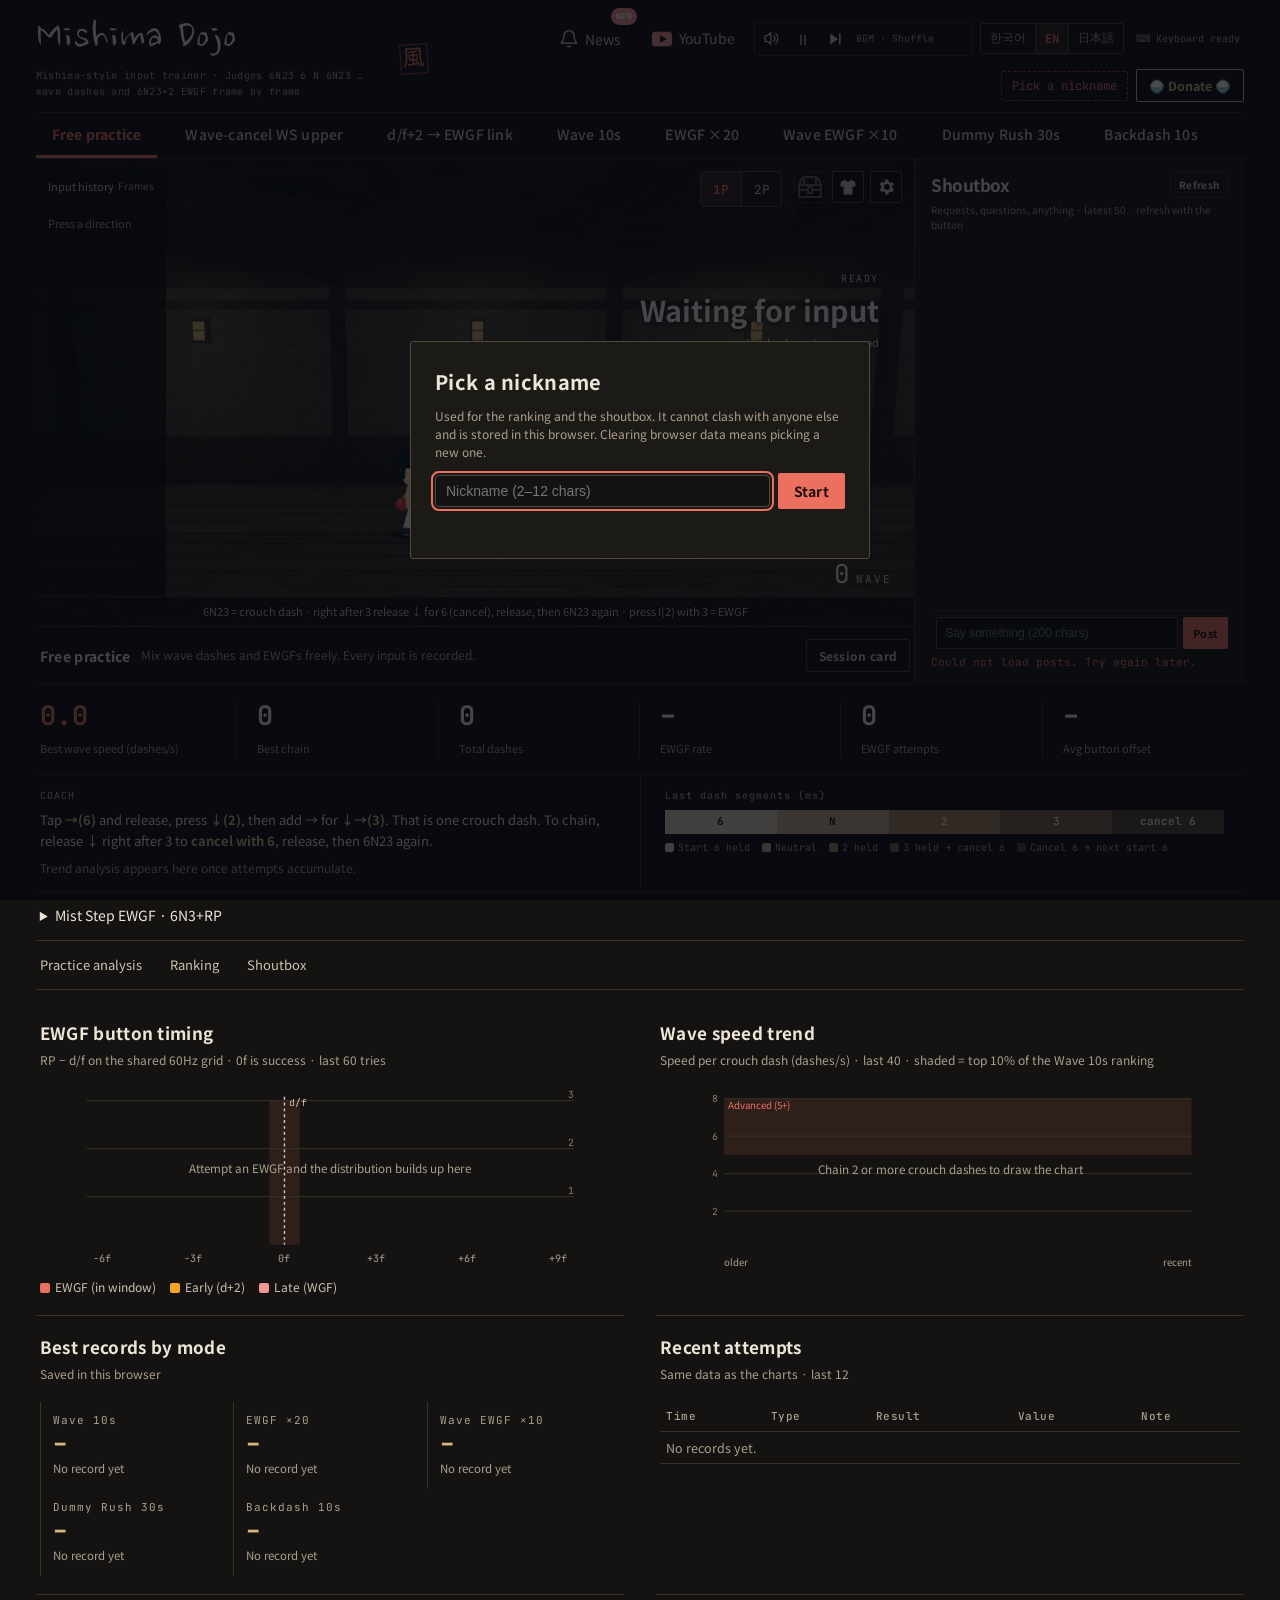
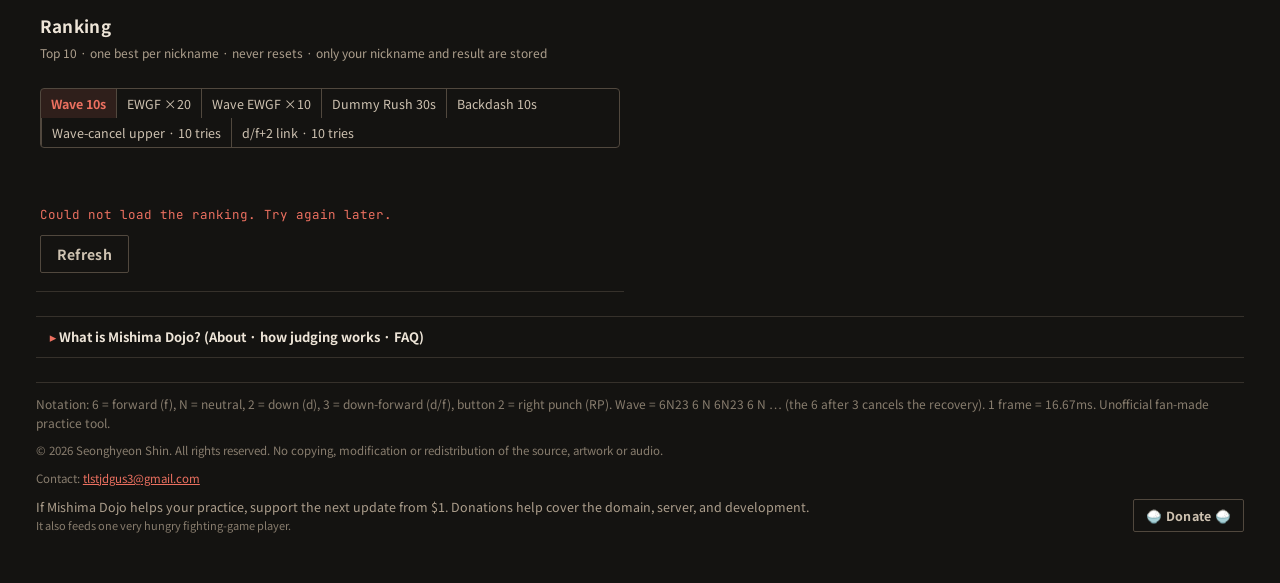
==== commit fced28c2: "Add 기원초 10-try leaderboard; share challenge-board plumbing - New `giwon` board: a finished 10-try 기원" ====
--- a/index.html
+++ b/index.html
@@ -913,7 +913,7 @@
     <div class="card board-card" id="boardCard" hidden>
       <h2 data-i18n="board.title">순위</h2>
       <p class="sub" data-i18n="board.note">상위 10명 · 닉네임당 최고 기록 1건 · 초기화 없이 계속 쌓입니다 · 닉네임과 기록만 저장됩니다</p>
-      <div class="segc board-tabs" id="boardTabs" role="group" data-i18n-aria="board.tabsAria" aria-label="순위표 선택"><button data-board="wave10" aria-pressed="true" data-i18n="mode.wave10.name">웨이브 10초</button><button data-board="ewgf20" aria-pressed="false" data-i18n="mode.ewgf20.name">초풍 20회</button><button data-board="combo10" aria-pressed="false" data-i18n="mode.combo10.name">웨이브 초풍 10회</button><button data-board="rush30" aria-pressed="false" data-i18n="mode.rush30.name">더미 격파 30초</button><button data-board="bd10" aria-pressed="false" data-i18n="mode.bd10.name">백대시 10초</button><button data-board="wsc" aria-pressed="false" data-i18n="wsc.rankTitle">웨캔기어 10회</button></div>
+      <div class="segc board-tabs" id="boardTabs" role="group" data-i18n-aria="board.tabsAria" aria-label="순위표 선택"><button data-board="wave10" aria-pressed="true" data-i18n="mode.wave10.name">웨이브 10초</button><button data-board="ewgf20" aria-pressed="false" data-i18n="mode.ewgf20.name">초풍 20회</button><button data-board="combo10" aria-pressed="false" data-i18n="mode.combo10.name">웨이브 초풍 10회</button><button data-board="rush30" aria-pressed="false" data-i18n="mode.rush30.name">더미 격파 30초</button><button data-board="bd10" aria-pressed="false" data-i18n="mode.bd10.name">백대시 10초</button><button data-board="wsc" aria-pressed="false" data-i18n="wsc.rankTitle">웨캔기어 10회</button><button data-board="giwon" aria-pressed="false" data-i18n="gp.rankTitle">기원초 10회</button></div>
       <div class="board-info" id="boardInfo"></div>
       <div class="board-me" id="boardMe"></div>
       <div class="tbl board-list" id="boardList"></div>
@@ -1200,7 +1200,7 @@
   "notice.20260923.summary":"↘+RP 기원권을 기술로 판정하고, 이어지는 초풍이 몇 프레임에 발동했는지 알려줍니다. 전용 연습 모드도 추가했습니다.",
   "notice.20260923.1":"↘를 잡은 채 RP를 누르면 기원권입니다. 저스트가 없어 프레임 판정은 하지 않으며, 초풍 성공률·연속 기록에는 들어가지 않습니다.",
   "notice.20260923.5":"기원권을 낸 뒤 경직 32f 동안에는 걷기·대시·기술이 하나도 나가지 않습니다. 선입력으로 남는 방향은 시작 6 하나이고 중립부터는 경직이 끝난 뒤에 들어가야 합니다. 버튼도 경직 마지막 8f 안에 마지막으로 누른 하나만 남아 해제 프레임에 나갑니다(버퍼 한 칸 · 마지막 입력이 덮어씀).",
-  "notice.20260923.2":"기원초 연습 모드에서는 경직 해제와 발동 목표 칸까지를 프레임 표로 보여주고, 발동 프레임과 이번 세션 성공률을 기록합니다. 순위 등록은 없습니다.",
+  "notice.20260923.2":"기원초 연습 모드에서는 경직 해제와 발동 목표 칸까지를 프레임 표로 보여주고, 발동 프레임과 이번 세션 성공률을 기록합니다. 10회 도전을 끝까지 마치면 성공 횟수가 「기원초 10회」 순위에 올라갑니다.",
   "notice.20260923.3":"기원권 뒤 첫 초풍이 몇 프레임에 발동했는지 표시하고, 49f까지 나왔으면 성공입니다. 커맨드 루트는 보지 않으므로 6N23·6N3(무족) 어느 쪽이든 됩니다. 623은 중립 누락으로 초풍이 아닙니다. 시작 6만 경직 중에 잡아 두고, 중립은 경직이 풀리는 48f에 손을 떼 만드세요.",
   "notice.20260923.4":"연습 전제는 카운터 히트이고 리커버리·지상 판정 값은 실게임 미확인 가정값입니다. 실제 명중이나 딜캐 타이밍은 측정하지 않습니다.",
   "notice.20260921.title":"무족초 연습과 중립 입력 규칙",
@@ -1377,7 +1377,7 @@
   'bd.f.dir.title':'다른 방향', 'bd.f.dir.coach':'4 N 4 사이에 다른 방향이 들어갔습니다. 4를 톡, 떼고, 다시 4.',
   'bd.f.tapLong.title':'4를 너무 길게', 'bd.f.tapLong.coach':'첫 4는 톡 치고 바로 떼세요. 길게 잡으면 뒤로 걷기가 됩니다.',
   'bd.f.nLong.title':'N이 너무 김', 'bd.f.nLong.coach':'4를 뗀 뒤 두 번째 4가 늦어 백대시로 묶이지 않았습니다. 4 N 4를 더 빠르게.',
-  'wsc.startShort':n=>n+'회 도전', 'wsc.cancelShort':'취소', 'wsc.rankTitle':'웨캔기어 10회', 'wsc.rankScore':(n,total)=>n+' / '+total+' 성공', 'wsc.rankBest':n=>'최고 '+n+'연속', 'bgm.player':'배경음 플레이어', 'bgm.play':'배경음 재생', 'bgm.pause':'배경음 일시정지', 'bgm.next':'다음 곡', 'bgm.wait':'BGM · 랜덤 재생', 'bgm.empty':'BGM 폴더가 비어 있습니다',
+  'wsc.startShort':n=>n+'회 도전', 'wsc.cancelShort':'취소', 'wsc.rankTitle':'웨캔기어 10회', 'gp.rankTitle':'기원초 10회', 'wsc.rankScore':(n,total)=>n+' / '+total+' 성공', 'wsc.rankBest':n=>'최고 '+n+'연속', 'bgm.player':'배경음 플레이어', 'bgm.play':'배경음 재생', 'bgm.pause':'배경음 일시정지', 'bgm.next':'다음 곡', 'bgm.wait':'BGM · 랜덤 재생', 'bgm.empty':'BGM 폴더가 비어 있습니다',
   'set.sound':'소리', 'set.bgm':'배경음', 'bgm.aria':'배경음 켜기/끄기', 'set.bgmVol':'배경음 볼륨', 'set.sfxVol':'효과음 볼륨', 'set.soundNote':'배경음은 첫 키 입력이나 클릭 뒤에 시작됩니다 (브라우저 자동재생 제한).',
   'share.card':'공유 카드', 'share.session':'세션 카드', 'share.title':'결과 공유 카드', 'share.canvasAria':'결과 공유 카드 미리보기',
   'share.copy':'이미지 복사', 'share.download':'PNG 저장', 'share.tweet':'X(트위터)에 공유', 'share.close':'닫기',
@@ -1515,9 +1515,9 @@
   'gp.spanStartup':n=>'발동 '+n+'f',
   'gp.spanRec':n=>'경직 '+n+'f',
   "gp.bandBuf":"선입력", "gp.bandFree":"중립", "gp.bandFire":"공격",
-  'gp.challengeHint':n=>'연속 '+n+'회 도전: 기원권 → 초풍 연결을 '+n+'번 평가해 성공률과 최고 연속을 냅니다. 중단된 시도는 세지 않고, 순위에는 올리지 않습니다.',
+  'gp.challengeHint':n=>'연속 '+n+'회 도전: 기원권 → 초풍 연결을 '+n+'번 평가해 성공률과 최고 연속을 냅니다. 중단된 시도는 세지 않고, 10회를 끝까지 마친 결과만 순위에 올라갑니다(성공 횟수 → 최고 연속 순).',
   'gp.legend':(hit,free,target,near)=>'붉은 칸 '+hit+'f: 카운터 명중 · 흐린 칸: 발동·경직(각각 한 칸으로 묶음) · 회색 '+near+'칸: 시작 6 선입력 창(아무 프레임이나) · 금색 '+free+'f: 중립, 이 한 프레임 · 주홍 '+target+'f: 공격 = 초풍 발동',
-  'gp.note':(target,rec,buf,free)=>`판정 기준은 하나입니다 — 기원권 뒤에 이어 넣은 초풍이 ${target}f까지 발동했는가(인게임 확인값). 커맨드 루트는 보지 않으므로 6N23·6N3(무족) 어느 쪽이든 초풍으로 인정된 발동이면 됩니다(623은 중립 누락으로 초풍이 아닙니다). 기원권을 낸 뒤 경직 ${rec}f 동안에는 걷기·대시·기술이 하나도 나가지 않습니다. 선입력으로 남는 방향은 시작 6 하나이고, 중립부터는 경직이 끝난 뒤에 들어가야 합니다 — 경직 중에 6에서 손을 떼면 그 중립은 버려집니다. 버튼도 경직 마지막 ${buf}f 안에 마지막으로 누른 하나만 남아 해제 프레임에 나갑니다(버퍼 한 칸 · 마지막 입력이 덮어씀 · 그보다 이른 버튼은 버려짐). 그래서 손 순서는 경직 중에 6을 잡아 두고 → 해제되는 ${free}f에 손을 떼 중립 → ${target}f에 ↘+RP입니다. 중립·시작 6 위치는 무엇이 늦었는지 보여주는 참고값으로 함께 표시합니다. 더미는 항상 사거리 안 제자리에 한 개만 서 있습니다. 기원권 자체는 저스트가 없어 프레임 판정을 하지 않습니다. 판정과 연출은 다른 모드와 같으며, 이 모드에서 성공한 초풍은 기존 초풍 통계에도 그대로 집계됩니다. 세션 기록은 새로고침하면 사라집니다. 순위 등록은 없습니다.`,
+  'gp.note':(target,rec,buf,free)=>`판정 기준은 하나입니다 — 기원권 뒤에 이어 넣은 초풍이 ${target}f까지 발동했는가(인게임 확인값). 커맨드 루트는 보지 않으므로 6N23·6N3(무족) 어느 쪽이든 초풍으로 인정된 발동이면 됩니다(623은 중립 누락으로 초풍이 아닙니다). 기원권을 낸 뒤 경직 ${rec}f 동안에는 걷기·대시·기술이 하나도 나가지 않습니다. 선입력으로 남는 방향은 시작 6 하나이고, 중립부터는 경직이 끝난 뒤에 들어가야 합니다 — 경직 중에 6에서 손을 떼면 그 중립은 버려집니다. 버튼도 경직 마지막 ${buf}f 안에 마지막으로 누른 하나만 남아 해제 프레임에 나갑니다(버퍼 한 칸 · 마지막 입력이 덮어씀 · 그보다 이른 버튼은 버려짐). 그래서 손 순서는 경직 중에 6을 잡아 두고 → 해제되는 ${free}f에 손을 떼 중립 → ${target}f에 ↘+RP입니다. 중립·시작 6 위치는 무엇이 늦었는지 보여주는 참고값으로 함께 표시합니다. 더미는 항상 사거리 안 제자리에 한 개만 서 있습니다. 기원권 자체는 저스트가 없어 프레임 판정을 하지 않습니다. 판정과 연출은 다른 모드와 같으며, 이 모드에서 성공한 초풍은 기존 초풍 통계에도 그대로 집계됩니다. 세션 기록은 새로고침하면 사라집니다. 순위에는 10회 도전을 끝까지 마친 결과만 올라갑니다.`,
   "mode.wsc.name":"웨캔기어 연습",
   "mode.wsc.desc":"뒤 입력과 RP 연결을 따로 익히는 무제한 연습",
   "hint.wsc":"↘ → 뒤 8·9·10f / RP 1·1~2·1~3f",
@@ -1572,7 +1572,7 @@
   "notice.20260923.summary":"d/f+2 is now judged as a move, the EWGF that follows it is timed to the frame it comes out on, and there is a practice mode for it.",
   "notice.20260923.1":"Press RP while holding d/f for d/f+2. It has no just frame, so it is not timed and never counts toward EWGF accuracy or streaks.",
   "notice.20260923.5":"For the 32 frames of recovery after a d/f+2, nothing comes out at all — no walking, no dash, no move. The only direction that survives it is the start f; the neutral and everything after it has to go in once the recovery ends. Buttons are the same: only the last one pressed inside the final 8 frames comes out, on the frame the recovery ends.",
-  "notice.20260923.2":"The link practice mode draws the d/f+2 recovery frame by frame up to the target, and keeps the frame the EWGF came out on plus the success rate for this session. There is no leaderboard.",
+  "notice.20260923.2":"The link practice mode draws the d/f+2 recovery frame by frame up to the target, and keeps the frame the EWGF came out on plus the success rate for this session. Finishing the 10-try challenge posts its success count to the “d/f+2 link · 10 tries” leaderboard.",
   "notice.20260923.3":"The first EWGF after a d/f+2 shows which frame it came out on, and landing by frame 49 is the success. The command route is not looked at, so 6N23 or the mist-step 6N3 both qualify; 623 skips the neutral and is not an EWGF. Hold the start f through the recovery and release it on frame 48, where the recovery ends, to make the neutral.",
   "notice.20260923.4":"Practice assumes a counter hit, and the recovery and grounded windows are unverified assumptions. Actual hit and punish timing is not measured.",
   "notice.20260921.title":"Mist Step EWGF practice and neutral input rules",
@@ -1748,7 +1748,7 @@
   'bd.f.dir.title':'Other direction', 'bd.f.dir.coach':'Another direction slipped into 4 N 4. Tap 4, release, 4 again.',
   'bd.f.tapLong.title':'4 held too long', 'bd.f.tapLong.coach':'Tap the first 4 and release it at once. Holding it is a back walk.',
   'bd.f.nLong.title':'Neutral too long', 'bd.f.nLong.coach':'The second 4 came too late after the release to pair into a backdash. 4 N 4 faster.',
-  'wsc.startShort':n=>n+'-try', 'wsc.cancelShort':'Cancel', 'wsc.rankTitle':'Wave-cancel upper · 10 tries', 'wsc.rankScore':(n,total)=>n+' / '+total+' successes', 'wsc.rankBest':n=>'Best streak: '+n, 'bgm.player':'Music player', 'bgm.play':'Play music', 'bgm.pause':'Pause music', 'bgm.next':'Next track', 'bgm.wait':'BGM · Shuffle', 'bgm.empty':'No tracks in the BGM folder',
+  'wsc.startShort':n=>n+'-try', 'wsc.cancelShort':'Cancel', 'wsc.rankTitle':'Wave-cancel upper · 10 tries', 'gp.rankTitle':'d/f+2 link · 10 tries', 'wsc.rankScore':(n,total)=>n+' / '+total+' successes', 'wsc.rankBest':n=>'Best streak: '+n, 'bgm.player':'Music player', 'bgm.play':'Play music', 'bgm.pause':'Pause music', 'bgm.next':'Next track', 'bgm.wait':'BGM · Shuffle', 'bgm.empty':'No tracks in the BGM folder',
   'set.sound':'Sound', 'set.bgm':'BGM', 'bgm.aria':'BGM on/off', 'set.bgmVol':'BGM volume', 'set.sfxVol':'SFX volume', 'set.soundNote':'BGM starts after your first key press or click (browser autoplay policy).',
   'share.card':'Share card', 'share.session':'Session card', 'share.title':'Result share card', 'share.canvasAria':'Result share card preview',
   'share.copy':'Copy image', 'share.download':'Save PNG', 'share.tweet':'Share on X (Twitter)', 'share.close':'Close',
@@ -1886,9 +1886,9 @@
   'gp.spanStartup':n=>'startup '+n+'f',
   'gp.spanRec':n=>'recovery '+n+'f',
   "gp.bandBuf":"Pre-input", "gp.bandFree":"Neutral", "gp.bandFire":"Attack",
-  'gp.challengeHint':n=>n+'-try challenge: the next '+n+' judged links give a success rate and a best streak. Interrupted tries do not count, and nothing is submitted to the leaderboards.',
+  'gp.challengeHint':n=>n+'-try challenge: the next '+n+' judged links give a success rate and a best streak. Interrupted tries do not count, and only a finished run is posted to the leaderboard (successes, then best streak).',
   'gp.legend':(hit,free,target,near)=>'Red '+hit+'f: counter hit · dimmed: the startup and recovery spans, one cell each · '+near+' grey cells: the start f pre-input window, any frame in it · gold '+free+'f: neutral, this one frame · coral '+target+'f: the attack, the EWGF fires here',
-  'gp.note':(target,rec,buf,free)=>`There is one criterion: did the EWGF after the d/f+2 come out by frame ${target} (verified in game). The command route is not looked at, so 6N23 or the mist-step 6N3 both qualify as long as the input is accepted as an EWGF (623 skips the neutral and is not one). For the ${rec} frames of recovery after a d/f+2 nothing comes out at all — no walking, no dash, no move. The only direction that survives the recovery is the start f; everything from the neutral on has to go in after it ends, so letting go of the f inside the recovery throws that neutral away. Buttons are the same: only the last one pressed inside the final ${buf} frames survives and comes out on the frame the recovery ends (a one-slot buffer, last input wins, anything earlier is dropped). So the hands do this: hold f through the recovery, release it on frame ${free} where the recovery ends, then d/f+RP on frame ${target}. The neutral and start f positions are shown alongside as reference values for what ran late. The bag always stands alone, in range. d/f+2 itself has no just frame and is never timed. Judging and presentation are the same as in every other mode, and an EWGF landed here still counts toward the ordinary EWGF stats. Session records are lost on refresh. There is no leaderboard.`,
+  'gp.note':(target,rec,buf,free)=>`There is one criterion: did the EWGF after the d/f+2 come out by frame ${target} (verified in game). The command route is not looked at, so 6N23 or the mist-step 6N3 both qualify as long as the input is accepted as an EWGF (623 skips the neutral and is not one). For the ${rec} frames of recovery after a d/f+2 nothing comes out at all — no walking, no dash, no move. The only direction that survives the recovery is the start f; everything from the neutral on has to go in after it ends, so letting go of the f inside the recovery throws that neutral away. Buttons are the same: only the last one pressed inside the final ${buf} frames survives and comes out on the frame the recovery ends (a one-slot buffer, last input wins, anything earlier is dropped). So the hands do this: hold f through the recovery, release it on frame ${free} where the recovery ends, then d/f+RP on frame ${target}. The neutral and start f positions are shown alongside as reference values for what ran late. The bag always stands alone, in range. d/f+2 itself has no just frame and is never timed. Judging and presentation are the same as in every other mode, and an EWGF landed here still counts toward the ordinary EWGF stats. Session records are lost on refresh. Only a finished 10-try challenge reaches the leaderboard.`,
   "mode.wsc.name":"Wave-cancel WS upper",
   "mode.wsc.desc":"Untimed practice for back timing and the RP follow-up",
   "hint.wsc":"d/f → back 8/9/10f · RP 1 / 1–2 / 1–3f",
@@ -1943,7 +1943,7 @@
   "notice.20260923.summary":"3+2を技として判定し、続く最風が何フレームで発生したかを表示し、専用の練習モードも追加しました。",
   "notice.20260923.1":"斜め下前を入れたままRPで3+2です。ジャストが無いためフレーム判定はせず、最風の成功率や連続記録にも入りません。",
   "notice.20260923.5":"3+2の後の硬直32fの間は歩き・ダッシュ・技が一切出ません。硬直を越えて残る方向は始動6だけで、中立から先は硬直が明けてから入れる必要があります。ボタンも硬直の最後の8f以内に最後に押した1つだけが残り硬直明けのフレームに出ます（バッファ1枠・最後の入力が上書き）。",
-  "notice.20260923.2":"連係練習モードでは硬直明けと発生の目標マスまでをフレーム表で表示し、発生フレームと今セッションの成功率を記録します。ランキング登録はありません。",
+  "notice.20260923.2":"連係練習モードでは硬直明けと発生の目標マスまでをフレーム表で表示し、発生フレームと今セッションの成功率を記録します。10回チャレンジを最後まで終えると成功回数が「3+2連係10回」ランキングに登録されます。",
   "notice.20260923.3":"3+2の後の最初の最風が何フレームで発生したかを表示し、49fまでに出ていれば成功です。コマンドの経路は見ないので6N23・6N3(無足)のどちらでも構いません。623は中立省略のため最風になりません。硬直中は始動6だけを押したままにして、明ける48fで離して中立を作ってください。",
   "notice.20260923.4":"練習の前提はカウンターヒットで、リカバリーや地上判定の値は実機未確認の仮定値です。実際の命中やディレイキャッチのタイミングは測定しません。",
   "notice.20260921.title":"無足最風の練習と中立入力ルール",
@@ -2119,7 +2119,7 @@
   'bd.f.dir.title':'別の方向', 'bd.f.dir.coach':'4 N 4の間に別の方向が入りました。4をトン、離して、また4。',
   'bd.f.tapLong.title':'4が長すぎ', 'bd.f.tapLong.coach':'最初の4はトンと押してすぐ離してください。長く押すと後ろ歩きになります。',
   'bd.f.nLong.title':'Nが長すぎ', 'bd.f.nLong.coach':'4を離してから2回目の4が遅く、バックダッシュとしてつながりませんでした。4 N 4をもっと速く。',
-  'wsc.startShort':n=>n+'回挑戦', 'wsc.cancelShort':'取消', 'wsc.rankTitle':'キャンセルアッパー10回', 'wsc.rankScore':(n,total)=>n+' / '+total+'成功', 'wsc.rankBest':n=>'最高'+n+'連続', 'bgm.player':'BGMプレイヤー', 'bgm.play':'BGMを再生', 'bgm.pause':'BGMを一時停止', 'bgm.next':'次の曲', 'bgm.wait':'BGM · シャッフル', 'bgm.empty':'BGMフォルダーに曲がありません',
+  'wsc.startShort':n=>n+'回挑戦', 'wsc.cancelShort':'取消', 'wsc.rankTitle':'キャンセルアッパー10回', 'gp.rankTitle':'3+2連係10回', 'wsc.rankScore':(n,total)=>n+' / '+total+'成功', 'wsc.rankBest':n=>'最高'+n+'連続', 'bgm.player':'BGMプレイヤー', 'bgm.play':'BGMを再生', 'bgm.pause':'BGMを一時停止', 'bgm.next':'次の曲', 'bgm.wait':'BGM · シャッフル', 'bgm.empty':'BGMフォルダーに曲がありません',
   'set.sound':'サウンド', 'set.bgm':'BGM', 'bgm.aria':'BGMのオン/オフ', 'set.bgmVol':'BGM音量', 'set.sfxVol':'効果音音量', 'set.soundNote':'BGMは最初のキー入力かクリックの後に始まります (ブラウザの自動再生制限)。',
   'share.card':'共有カード', 'share.session':'セッションカード', 'share.title':'結果共有カード', 'share.canvasAria':'結果共有カードのプレビュー',
   'share.copy':'画像をコピー', 'share.download':'PNG保存', 'share.tweet':'X(Twitter)で共有', 'share.close':'閉じる',
@@ -2257,9 +2257,9 @@
   'gp.spanStartup':n=>'発生 '+n+'f',
   'gp.spanRec':n=>'硬直 '+n+'f',
   "gp.bandBuf":"先行入力", "gp.bandFree":"中立", "gp.bandFire":"攻撃",
-  'gp.challengeHint':n=>n+'回チャレンジ: 最風連係を'+n+'回判定して成功率と最高連続を出します。中断した試行は数えず、ランキングには登録しません。',
+  'gp.challengeHint':n=>n+'回チャレンジ: 最風連係を'+n+'回判定して成功率と最高連続を出します。中断した試行は数えず、10回を最後まで終えた結果だけがランキングに登録されます（成功回数→最高連続の順）。',
   'gp.legend':(hit,free,target,near)=>'赤いマス'+hit+'f: カウンター命中 · 薄いマス: 発生と硬直(それぞれ1マスに集約) · 灰色'+near+'マス: 始動6の先行入力枠(どのフレームでも) · 金色'+free+'f: 中立、この1フレーム · 朱色'+target+'f: 攻撃=最風の発生',
-  'gp.note':(target,rec,buf,free)=>`判定基準は一つだけです — 3+2の後に続けて入れた最風が${target}fまでに発生したか（実機で確認した値）。コマンドの経路は見ないので6N23・6N3(無足)のどちらでも、最風として認められた発生であれば構いません(623は中立省略のため最風になりません)。3+2の後の硬直${rec}fの間は歩き・ダッシュ・技が一切出ません。硬直を越えて残る方向は始動6だけで、中立から先は硬直が明けてから入れる必要があります — 硬直中に6を離すとその中立は捨てられます。ボタンも硬直の最後の${buf}f以内に最後に押した1つだけが残り硬直明けのフレームに出ます（バッファは1枠・最後の入力が上書き・それより早いボタンは捨てられます）。つまり手順は、硬直中は6を押したままにして、明ける${free}fで離して中立、${target}fで3+RPです。中立と始動6の位置は何が遅れたかを示す参考値として併記します。ダミーは常に1体だけ間合い内に立ちます。3+2自体はジャストが無いためフレーム判定をしません。判定と演出は他のモードと同じで、ここで成功した最風は従来の最風統計にもそのまま計上されます。セッション記録は更新すると消えます。ランキング登録はありません。`,
+  'gp.note':(target,rec,buf,free)=>`判定基準は一つだけです — 3+2の後に続けて入れた最風が${target}fまでに発生したか（実機で確認した値）。コマンドの経路は見ないので6N23・6N3(無足)のどちらでも、最風として認められた発生であれば構いません(623は中立省略のため最風になりません)。3+2の後の硬直${rec}fの間は歩き・ダッシュ・技が一切出ません。硬直を越えて残る方向は始動6だけで、中立から先は硬直が明けてから入れる必要があります — 硬直中に6を離すとその中立は捨てられます。ボタンも硬直の最後の${buf}f以内に最後に押した1つだけが残り硬直明けのフレームに出ます（バッファは1枠・最後の入力が上書き・それより早いボタンは捨てられます）。つまり手順は、硬直中は6を押したままにして、明ける${free}fで離して中立、${target}fで3+RPです。中立と始動6の位置は何が遅れたかを示す参考値として併記します。ダミーは常に1体だけ間合い内に立ちます。3+2自体はジャストが無いためフレーム判定をしません。判定と演出は他のモードと同じで、ここで成功した最風は従来の最風統計にもそのまま計上されます。セッション記録は更新すると消えます。ランキングには10回チャレンジを最後まで終えた結果だけが登録されます。`,
   "mode.wsc.name":"ウェーブキャンセル立ち途中RP",
   "mode.wsc.desc":"後ろ入力とRPのタイミングを学ぶ時間無制限の練習",
   "hint.wsc":"↘ → 後ろ8・9・10f / RP 1・1～2・1～3f",
@@ -2795,10 +2795,7 @@
   wscRecord(wsc.session,r);
   if(c.status==='running'){
     wscRecord(c.stats,r);
-    if(c.stats.tries>=WSC_TARGET){
-      c.status='done';c.result={completed:true,window:store.window,rec:{hits:c.stats.hits,target:WSC_TARGET,best:c.stats.best}};
-      boardSubmit();
-    }
+    if(c.stats.tries>=WSC_TARGET) completeChallenge(c,WSC_TARGET);
     else if(reason!=='aborted') c.taskN=Math.floor(Math.random()*4);
   }
   wsc.last=r; wsc.active=null; wsc.prefix=0;
@@ -3380,7 +3377,7 @@
 const GP_DUMMY_PX = 70;                                  // 기원권 사거리(10~130px) 한가운데. 연습 모드의 더미는 항상 여기 선다
 const GP_DUMMY_MS = 250;                                 // and comes back this soon, so the next rep has a target
 const GP_HIT = GIWON.ACTIVE_F + 1;                       // cell the counter lands on
-const GP_CHALLENGE = 10;                                 // 로컬 10회 도전(순위 등록 없음, 사용자 요청 2026-09-28)
+const GP_CHALLENGE = 10;                                 // 로컬 10회 도전(2026-09-28). 완주 결과만 기원초 보드에 등록(결정 30)
 const gp = {run:null, last:null, notice:'ready', session:gpStats(), challenge:{status:'idle',stats:null}};
 // The axis has to fit the panel without sideways scrolling, so the two spans where nothing is
 // judged — the 기원권 startup and the middle of the recovery — collapse into one cell each.
@@ -3430,7 +3427,10 @@
                t0:r.t0, tHit:r.tHit, tRec:r.tRec, events:r.events.slice()};
   gpRecord(gp.session, row);
   const c = gp.challenge;
-  if(c.status==='running'){ gpRecord(c.stats, row); if(c.stats.tries>=GP_CHALLENGE) c.status='done'; }
+  if(c.status==='running'){
+    gpRecord(c.stats, row);
+    if(c.stats.tries>=GP_CHALLENGE) completeChallenge(c, GP_CHALLENGE); // the only result that reaches the 기원초 board (결정 30)
+  }
   gp.last = row; gp.notice = 'done'; renderGp();
   if(c.status==='done') renderRewards(); // rewardBlocked() held the chest during the challenge
 }
@@ -3440,7 +3440,7 @@
   if(row.onTime) st.onTime++;
   st.rows.unshift(row); if(st.rows.length>12) st.rows.pop();
 }
-// 10회 도전: 평가된 시도만 센다(중단은 분모에서 빠지는 기존 규칙 그대로). 순위·서버는 건드리지 않는다.
+// 10회 도전: 평가된 시도만 센다(중단은 분모에서 빠지는 기존 규칙 그대로). 끝까지 마친 결과만 순위에 올린다(completeChallenge).
 function gpStartChallenge(){
   if(mode!=='giwon'||modalOpen()||jackpotBusy) return;
   donateNudgeDefer();
@@ -3448,7 +3448,7 @@
   resetInput();
   if(cancel) gp.challenge={status:'cancelled',stats:null};
   else gp.challenge={status:'countdown', startAt:performance.now()+3000, remaining:3, stats:gpStats()};
-  renderGp(); renderRewards();
+  renderGp(); renderRewards(); renderTrialRank();
 }
 function gpChallengeCancel(){
   if(!['countdown','running'].includes(gp.challenge.status)) return;
@@ -3878,7 +3878,7 @@
   }
 }
 function recText(m, r){ // prefer numeric fields so old records re-render in the current language
-  if(m==='wsc')return {label:T('wsc.rankScore',r.hits??r.score,r.target??WSC_TARGET),sub:T('wsc.rankBest',r.best||0)};
+  if(challengeTarget(m))return {label:T('wsc.rankScore',r.hits??r.score,r.target??challengeTarget(m)),sub:T('wsc.rankBest',r.best||0)};
   if(m==='wave10' && Number.isFinite(r.dashes)) return {label:T('rec.dps',(+r.score).toFixed(1)), sub:T('rec.waveSub',r.dashes,r.chain||0)};
   if(m==='rush30' && Number.isFinite(r.kills)) return {label:T('rec.pts',r.score), sub:T('rec.rushSub',r.kills,r.whiffs||0,r.dashPts||0)};
   if(m==='bd10' && Number.isFinite(r.dashes)) return {label:T('rec.dist',(+r.score).toFixed(1)), sub:T('rec.bdSub',r.dashes,r.top||0,r.chain||0)};
@@ -4115,7 +4115,7 @@
   endTrial(true); resetInput();
   wsc.session=wscStats(); wsc.challenge={status:'idle',stats:null}; wsc.last=null; wsc.notice='ready';
   gp.session=gpStats(); gp.challenge={status:'idle',stats:null}; gp.last=null; gp.run=null; gp.notice='ready';
-  clearShare(); renderWsc();
+  clearShare(); renderWsc(); renderGp();
   Object.assign(session, sessionDefault()); history.length=0; lastInputT=performance.now();
   updateStats(); updateHud(); renderHistory(); renderLog(); renderHist(); renderWave(); coachTrend();
   showResult('', 'READY', ['ready.reset'], ['ready.title']);
@@ -4418,7 +4418,15 @@
 $('fitReset').addEventListener('click', () => { for(const s of SLOTS) store.fit[s] = 'base'; lookCache = null; save(); renderFit(); });
 ['setDlg','donateDlg','fitDlg'].forEach(id => $(id).addEventListener('close', () => setTimeout(renderRewards, 0))); // refresh claiming availability (#shareDlg/#nickDlg: their own close handlers)
 
-const BOARDS = [...TRIAL_MODES,'wsc']; // classic trials plus the separate completed WSC challenge; matches worker and tabs
+// Local N-try challenges with their own boards (결정 26·30): mode → target and where its challenge state lives.
+// BOARDS, boardEntry and rankingResult all read this one table; a new challenge board is one row here plus the worker's BOARDS.
+const CHALLENGES = {wsc:{target:WSC_TARGET, state:()=>wsc.challenge}, giwon:{target:GP_CHALLENGE, state:()=>gp.challenge}};
+const BOARDS = [...TRIAL_MODES, ...Object.keys(CHALLENGES)]; // matches worker and tabs
+const challengeTarget = m => CHALLENGES[m] ? CHALLENGES[m].target : 0; // 0 = not a challenge board
+function completeChallenge(c, target){ // a finished run is kept (until the next start) as the result the board submits
+  c.status='done'; c.result={completed:true, window:store.window, rec:{hits:c.stats.hits, target, best:c.stats.best}};
+  boardSubmit();
+}
 const board = { tab:'wave10', data:{}, msg:'', seq:0, rev:{}, loads:new Map(), deleting:false, submitting:false, loadAfterDelete:false, submitQueue:[] }; // queued writes own their result/payload/identity; changing the visible mode cannot replace them
 const live = { visits:null, posts:null, postsMsg:'', postsLoading:false, posting:false, voting:false, replying:false, postsSeq:0, replyTo:0, replyText:'', visitsBusy:false, nickBusy:false, nickMsg:'', nickLater:false, nickLost:false }; // post mutations share one busy gate; postsSeq keeps an older list load from replacing a newer response
 // nickLater: the gate offers "practise without ranking" after the server itself failed · nickLost: a 403 arrived while the result card was up
@@ -4436,10 +4444,11 @@
 const waveGrid = yMax => { const g = []; for(let v=2; v<=yMax; v+=2) g.push(v); return g; };
 const KST_DAY = () => new Date(Date.now() + 9*3600e3).toISOString().slice(0,10); // same key as the worker's dayKey
 function boardEntry(r, m){ // pure: finished trial result → submission payload (null in free practice / no result). Unit-tested.
-  if(!r || !r.rec || !MODES[m] || (!MODES[m].start && m!=='wsc')) return null;
-  if(m==='wsc' && (!r.completed || r.rec.target!==WSC_TARGET))return null;
+  const n = challengeTarget(m);
+  if(!r || !r.rec || !MODES[m] || (!MODES[m].start && !n)) return null;
+  if(n && (!r.completed || r.rec.target!==n))return null;
   const rec = r.rec, e = {board:m, win:r.window, lang:store.lang};
-  if(m==='wsc'){e.score=rec.hits;e.tie=rec.best;e.detail={hits:rec.hits,target:rec.target,best:rec.best};}
+  if(n){e.score=rec.hits;e.tie=rec.best;e.detail={hits:rec.hits,target:rec.target,best:rec.best};}
   else if(m==='wave10'){ e.score = +rec.score; e.tie = rec.chain||0; e.detail = {dashes:rec.dashes, chain:rec.chain||0}; }
   else if(m==='combo10'){ e.score = rec.score; e.tie = rec.dps||0; e.detail = {hits:rec.hits, target:rec.target, mean:rec.mean, dps:rec.dps||0}; }
   else if(m==='rush30'){ e.score = rec.score; e.tie = rec.kills||0; e.detail = {kills:rec.kills||0, whiffs:rec.whiffs||0, dashPts:rec.dashPts||0}; }
@@ -4565,7 +4574,7 @@
 }
 // Post-trial status in the trial bar (and the banner in the result card): auto-submitted, retry on failure.
 const submitText = s => s.state==='busy' ? T('board.submitting') : s.state==='fail' ? T(s.error==='auth' ? 'nick.expired' : 'board.submitFail') : T(s.improved ? 'board.done' : 'board.kept', s.rank, s.total, pctTop(s.rank, s.total));
-const rankingResult=()=>mode==='wsc'?wsc.challenge.result:trial.result;
+const rankingResult = () => CHALLENGES[mode] ? CHALLENGES[mode].state().result : trial.result;
 function renderTrialRank(){
   const r = rankingResult(), e = BOARD_URL ? boardEntry(r, mode) : null, s = e && r.submit;
   $('dRankRetry').hidden = !(s && s.state==='fail');
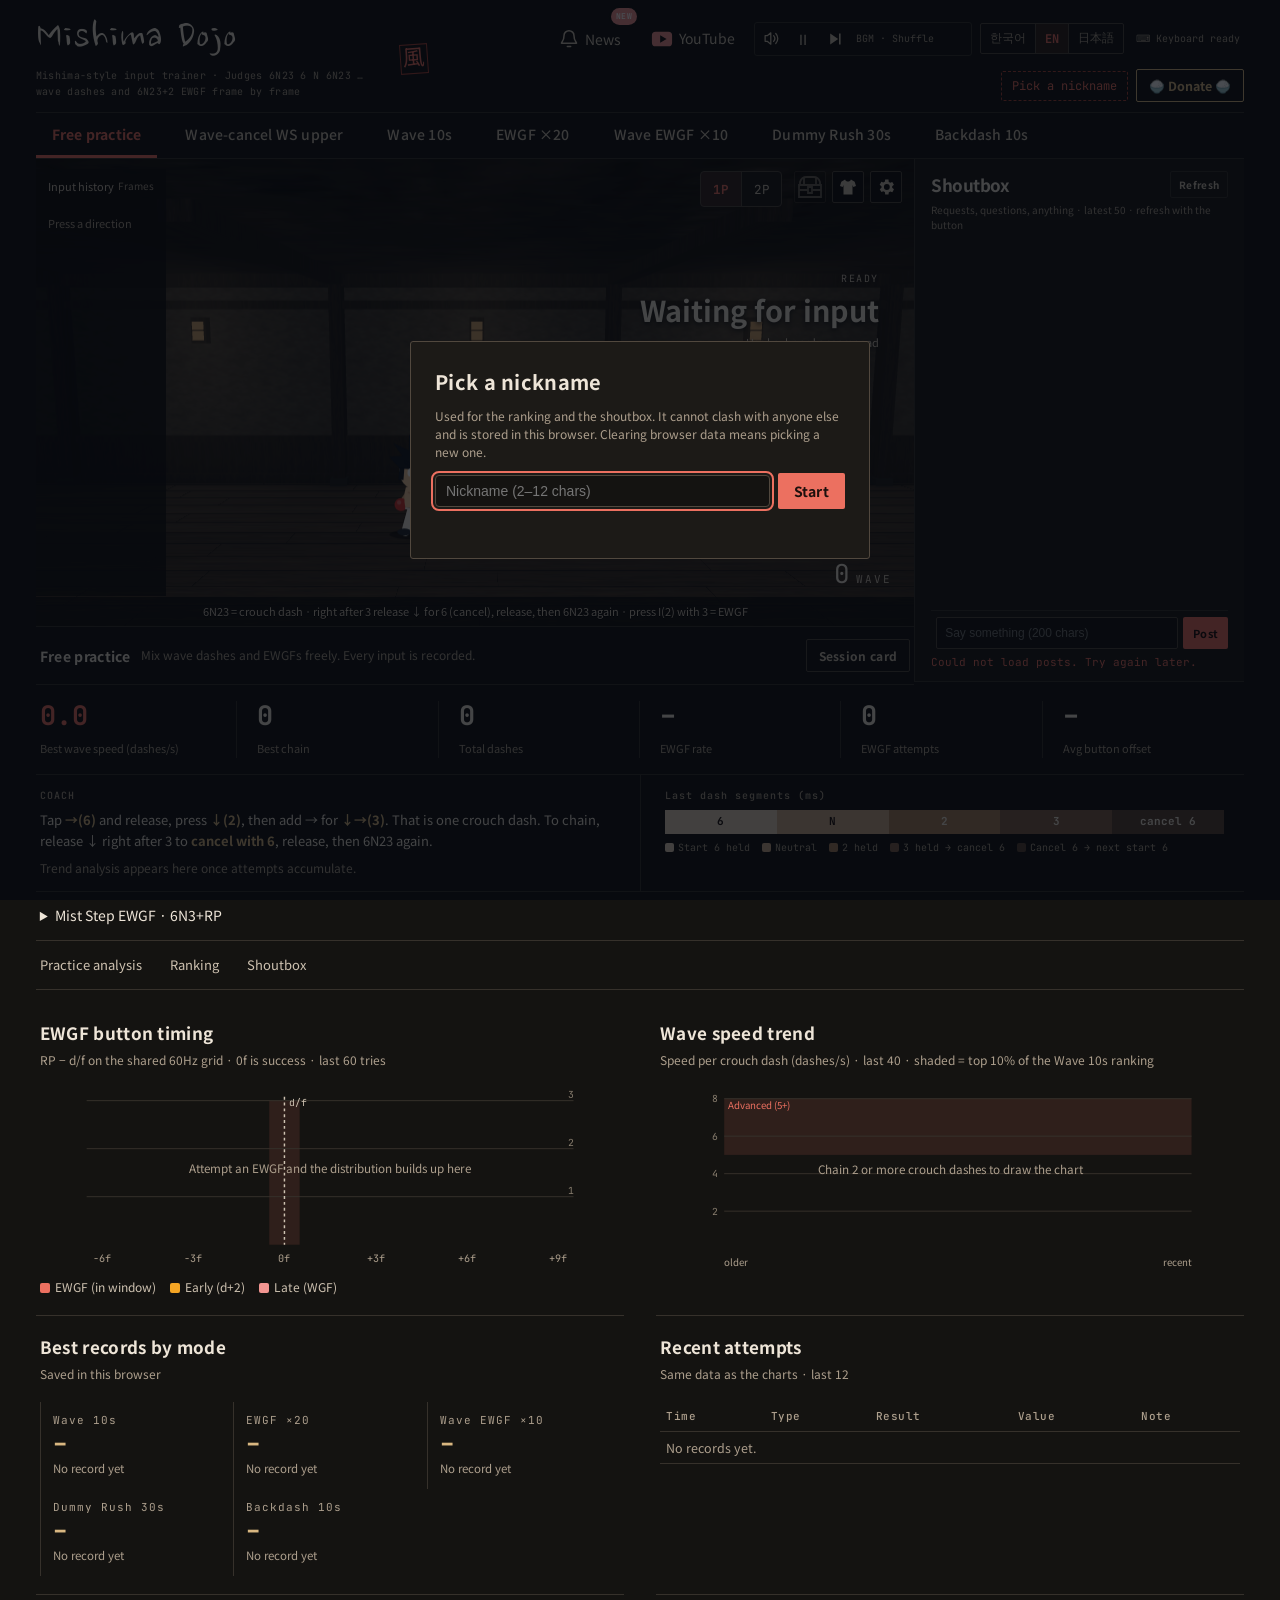
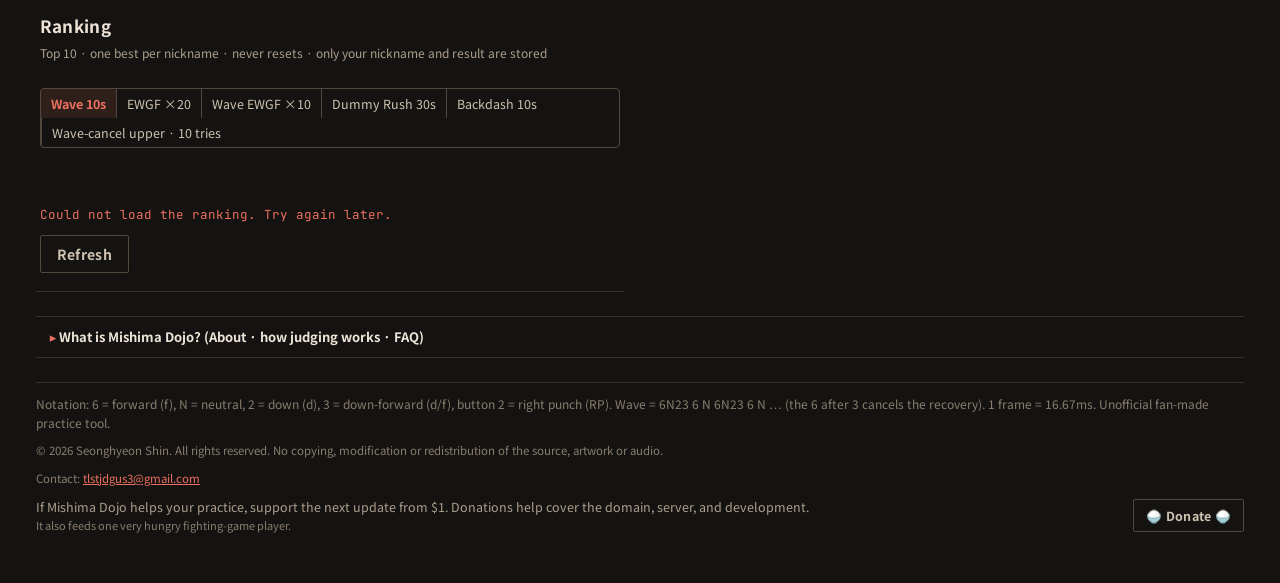
==== commit c7f0e3dd: "Add integrated input and gamepad update notice" ====
--- a/index.html
+++ b/index.html
@@ -276,6 +276,23 @@
   .key-bind b{font-family:var(--mono);font-size:12px}
   .key-bind.alt.empty b{color:var(--muted);font-family:var(--body);font-size:11px}
   .key-bind.listen{border-color:var(--accent);color:var(--accent);animation:blink 1s infinite}
+  .binding-editor{border:1px solid var(--line2);border-radius:8px;padding:14px;display:grid;gap:12px;min-width:0}
+  .binding-toolbar,.binding-feedback{display:flex;align-items:center;justify-content:space-between;gap:10px;flex-wrap:wrap}
+  .binding-actions{display:flex;gap:8px}
+  .binding-editor .keys{grid-template-columns:repeat(2,minmax(0,1fr));margin-top:10px}
+  .binding-editor .key{padding:10px;min-width:0}
+  .binding-editor .key small{font-size:13px;color:var(--ink2)}
+  .binding-editor .key-bind{min-height:44px;overflow-wrap:anywhere}
+  .binding-editor .key-bind span{display:block;font:10px var(--body);color:var(--muted)}
+  .binding-editor .key-bind:focus-visible{outline:2px solid var(--accent);outline-offset:2px}
+  .binding-feedback{min-height:44px;color:var(--accent);font-size:12px}
+  .binding-feedback p{margin:0;flex:1;min-width:130px}
+  #padStatus{overflow-wrap:anywhere;min-width:0}
+  #padLive{min-height:2em;overflow-wrap:anywhere}
+  .binding-editor [hidden]{display:none}
+  #bindingCheck[aria-pressed="true"],.binding-editor .key.checked{border-color:var(--accent);background:var(--accent-soft)}
+  .binding-editor .key-bind.checked{border-color:var(--accent);background:var(--accent-soft);color:var(--accent);box-shadow:inset 0 0 0 1px var(--accent)}
+  .binding-editor .key-bind:disabled{opacity:1;cursor:default}
   @keyframes blink{50%{opacity:.5}}
   .note{font-size:12px;color:var(--muted);line-height:1.5}
   .note code{font-family:var(--mono);color:var(--ink2);font-size:11.5px}
@@ -450,8 +467,6 @@
   .wsc-cell{flex:1;min-width:36px;text-align:center;border:1px solid var(--line2);border-radius:4px;padding:7px 2px;font:12px var(--mono);color:var(--muted)}
   .wsc-cell b{display:block;min-height:34px;color:var(--ink);font-size:14px;white-space:pre-line}
   .wsc-cell.a{border:2px solid var(--gold)} .wsc-cell.b{border:2px dashed var(--accent)}
-  .wsc-cell.buf{border-color:var(--gold);border-style:dashed}
-  .wsc-cell.rec{opacity:.5} .wsc-cell.hit{border-color:var(--red)} .wsc-cell.rec.mark,.wsc-cell.hit{opacity:1}
   .wsc-cell.a.b{box-shadow:inset 0 0 0 1px var(--gold)}
   .wsc-cell.mark{background:var(--accent-soft)}
   .wsc-cell.current{background:var(--accent-soft);outline:2px solid var(--ink);outline-offset:-4px;color:var(--ink)}
@@ -520,7 +535,7 @@
   .post .vote,.post .reply-open{border-radius:2px}.bests{gap:0}.best{background:none;border:0;border-left:1px solid var(--line);border-radius:0}.best b{font-family:var(--mono)}
   .board-list td.s{font-family:var(--mono);color:var(--ink)}.about{margin:24px 0;background:none;border-radius:0;border:0;border-top:1px solid var(--line);border-bottom:1px solid var(--line)}
   .wsc-panel{background:none;border-radius:0;border-color:var(--line);padding:20px}.wsc-panel h2{font:700 20px var(--body)}
-  .coach>#wscPanel,.coach>#gpPanel,.coach>#gpTimeline{grid-column:1/-1}.wsc-ab>div,.wsc-stats div,.wsc-cell{border-radius:0}.wsc-timeline{margin-top:0}
+  .coach>#wscPanel{grid-column:1/-1}.wsc-ab>div,.wsc-stats div,.wsc-cell{border-radius:0}.wsc-timeline{margin-top:0}
   body.wsc-mode .coach{grid-template-columns:1fr}body.wsc-mode .section-links{display:none}
   dialog.share{border-radius:3px;padding:24px}dialog.share h2{font-family:var(--body);font-weight:700}.tdirs button{background:var(--overlay)}.tdirs button.on{background:var(--accent-soft);box-shadow:none}
   @media(min-width:1000px){body.wsc-mode .main{grid-template-columns:minmax(0,1fr) 310px}body.wsc-mode .stage{aspect-ratio:16/8.8}body.wsc-mode .coach{border-left:1px solid var(--line)}body.wsc-mode .stage .result{width:40%;top:25%}}
@@ -557,33 +572,8 @@
   .stage-actions .btn{font-size:12px;min-height:34px;padding:7px 16px;max-width:100%;white-space:normal;box-shadow:0 3px 12px var(--overlay)}
   .stage-actions [hidden],.posts-card[hidden],.wsc-panel[hidden]{display:none}
   .hud-timer{top:52px;right:16px;left:auto;font-size:17px}
-  .coach>#wscPanel{grid-column:auto}.coach>#gpPanel,.coach>#gpTimeline{grid-column:1/-1}
-  body.wsc-mode .coach,body.giwon-mode .coach{grid-template-columns:minmax(0,1.35fr) minmax(0,1fr);border-top:1px solid var(--line)}
-  /* 기원초 연습: the timeline and its panel take the first row so play and frames are on one screen. */
-  body.giwon-mode .coach>.stats{grid-row:auto}
-  body.giwon-mode .coach>#gpTimeline,body.giwon-mode .coach>#gpPanel{grid-column:auto}
-  .gp-fit{overflow:hidden}
-  #gpTimeline .wsc-command{margin:4px 0}#gpTimeline .wsc-live{margin:6px 0;min-height:1.4em}
-  /* 축을 그리드로 두면 구간 이름 줄이 칸 폭·간격과 정확히 맞는다 (사용자 요청 2026-09-28) */
-  #gpTimeline .wsc-axis{min-width:0;gap:2px;display:grid}
-  #gpTimeline .wsc-cell{min-width:0;padding:7px 1px;font-size:10px;overflow:hidden;grid-row:2}
-  #gpTimeline .gp-band{grid-row:1;align-self:end;font:700 9px var(--mono);text-decoration:none;letter-spacing:.4px;
-    text-align:center;padding:0 2px 2px;border-bottom:2px solid currentColor;white-space:nowrap;overflow:hidden}
-  #gpTimeline .gp-band.buf{color:var(--faint)}
-  #gpTimeline .gp-band.free{color:var(--gold)}
-  #gpTimeline .gp-band.fire{color:var(--accent)}
-  #gpTimeline .wsc-cell.buf{border:1px dashed var(--line2);color:var(--faint);background:rgba(255,255,255,.025)}
-  #gpTimeline .wsc-cell.b{border:2px solid var(--gold);background:rgba(217,183,129,.15);color:var(--gold)}
-  #gpTimeline .wsc-cell.a{border:2px solid var(--accent);background:var(--accent-soft);color:var(--accent)}
-  #gpTimeline .wsc-cell.b i,#gpTimeline .wsc-cell.a i{font-weight:700}
-  #gpTimeline .wsc-cell.mark{background:var(--accent-soft)}
-  #gpTimeline .wsc-cell b{font-size:13px;min-height:30px}
-  #gpTimeline .wsc-cell i{font-style:normal;display:block}
-  #gpTimeline .wsc-cell.span{border-style:dashed;opacity:.6;background-image:
-    linear-gradient(to right,var(--accent-soft) 0 calc(var(--p,0)*100%),transparent calc(var(--p,0)*100%)),
-    repeating-linear-gradient(to right,transparent 0 calc(100%/var(--n,1) - 1px),var(--line2) calc(100%/var(--n,1) - 1px) calc(100%/var(--n,1)))}
-  #gpTimeline .wsc-cell.span.mark,#gpTimeline .wsc-cell.span.current{opacity:1}
-  #gpTimeline .wsc-cell.span.current i{color:var(--accent)}
+  .coach>#wscPanel{grid-column:auto}
+  body.wsc-mode .coach{grid-template-columns:minmax(0,1.35fr) minmax(0,1fr);border-top:1px solid var(--line)}
   .wsc-panel{min-width:0;border:0;padding:20px 16px}
   .wsc-timeline{padding-left:4px}.wsc-timeline+.wsc-panel{border-left:1px solid var(--line)}
   .wsc-axis{min-width:640px}.wsc-result{font-size:20px}.wsc-panel h2{font-size:15px;color:var(--ink2)}
@@ -603,7 +593,7 @@
   .posts-card .posts-form .btn{font-size:11px;padding:8px 10px}.posts-card .card-msg{font-size:11px;margin-top:5px}
   @media(min-width:1100px){body.has-community .main{grid-template-columns:minmax(0,1fr) 330px}}
   @media(max-width:1099px){.posts-card{grid-column:1;grid-row:2;height:520px;border-left:0}.has-community .main>.coach{grid-row:3}}
-  @media(max-width:750px){body.wsc-mode .coach,body.giwon-mode .coach{grid-template-columns:minmax(0,1fr)}#gpTimeline .wsc-cell{font-size:9px;padding:6px 0}#gpTimeline .wsc-cell b{font-size:12px;min-height:26px}.wsc-timeline+.wsc-panel{border-left:0;border-top:1px solid var(--line)}.wsc-panel{padding:16px 4px}.posts-card{padding:12px}.stage-actions{top:46px;max-width:65%}.stage-actions .btn{min-height:30px;font-size:11px;padding:5px 12px}.stage .result,html.touch-ui .stage .result{top:94px}.hud-timer{top:50px;font-size:14px}.input-ledger,html.touch-ui .input-ledger{top:89px}.inputs,html.touch-ui .inputs{max-height:125px}}
+  @media(max-width:750px){body.wsc-mode .coach{grid-template-columns:minmax(0,1fr)}.wsc-timeline+.wsc-panel{border-left:0;border-top:1px solid var(--line)}.wsc-panel{padding:16px 4px}.posts-card{padding:12px}.stage-actions{top:46px;max-width:65%}.stage-actions .btn{min-height:30px;font-size:11px;padding:5px 12px}.stage .result,html.touch-ui .stage .result{top:94px}.hud-timer{top:50px;font-size:14px}.input-ledger,html.touch-ui .input-ledger{top:89px}.inputs,html.touch-ui .inputs{max-height:125px}}
 
 
   /* Use the full free vertical lane, with all 40 retained inputs available by scrolling. */
@@ -653,7 +643,6 @@
     <nav class="modes" role="tablist" data-i18n-aria="modes.aria" aria-label="연습 모드" id="modes">
       <button role="tab" data-mode="free" aria-selected="true" data-i18n="mode.free.name">자유 연습</button>
       <button role="tab" data-mode="wsc" aria-selected="false" data-i18n="mode.wsc.name">웨캔기어 연습</button>
-      <button role="tab" data-mode="giwon" aria-selected="false" data-i18n="mode.giwon.name">기원초 연습</button>
       <button role="tab" data-mode="wave10" aria-selected="false" data-i18n="mode.wave10.name">웨이브 10초</button>
       <button role="tab" data-mode="ewgf20" aria-selected="false" data-i18n="mode.ewgf20.name">초풍 20회</button>
       <button role="tab" data-mode="combo10" aria-selected="false" data-i18n="mode.combo10.name">웨이브 초풍 10회</button>
@@ -688,7 +677,6 @@
         <div class="stage-actions">
         <button class="btn" id="dStart" hidden data-i18n="trial.start">시작</button>
           <button class="btn" id="wscChallengeBtn" type="button" hidden></button>
-          <button class="btn" id="gpChallengeBtn" type="button" hidden></button>
         </div>
         <div class="hud">
           <div class="hud-chain" id="hudChain"><span id="hudChainN">0</span><small id="hudChainL">WAVE</small></div>
@@ -747,26 +735,6 @@
         <details><summary data-i18n="wsc.recent"></summary><table><thead><tr><th data-i18n="wsc.result"></th><th>A</th><th>B</th><th data-i18n="wsc.reason"></th></tr></thead><tbody id="wscRows"></tbody></table></details>
         <details><summary data-i18n="wsc.help"></summary><p class="note" data-i18n="wsc.note"></p></details>
       </section>
-      <section class="wsc-panel wsc-timeline" id="gpTimeline" hidden aria-labelledby="gpCommand">
-        <div class="wsc-command" id="gpCommand"></div>
-        <div class="wsc-live" id="gpLive" role="timer" aria-live="off"></div>
-        <div class="wsc-scroll gp-fit" data-i18n-aria="gp.timeline" aria-label="프레임 타임라인"><div class="wsc-axis" id="gpAxis"></div></div>
-        <p class="note" id="gpLegend"></p>
-        <p class="note" id="gpGuide"></p>
-      </section>
-      <section class="wsc-panel" id="gpPanel" hidden aria-labelledby="gpTitle">
-        <h2 id="gpTitle" data-i18n="gp.evaluation"></h2>
-        <div class="wsc-result" id="gpResult" role="status" aria-live="polite"></div>
-        <div class="wsc-ab" id="gpAB"></div>
-        <p class="note" id="gpDetail"></p>
-        <div class="wsc-challenge">
-          <p class="note" id="gpChallengeStatus" role="status" aria-live="polite"></p>
-        </div>
-        <h3 class="note" data-i18n="stats.aria"></h3>
-        <div class="wsc-stats" id="gpStats"></div>
-        <details><summary data-i18n="gp.recent"></summary><table><thead><tr><th data-i18n="wsc.result"></th><th data-i18n="gp.fireCol"></th><th data-i18n="gp.nCol"></th><th data-i18n="wsc.reason"></th></tr></thead><tbody id="gpRows"></tbody></table></details>
-        <details><summary data-i18n="gp.help"></summary><p class="note" id="gpNote"></p></details>
-      </section>
       <div class="coach-box">
         <h3>COACH</h3>
         <div class="coach-msg" id="coachMsg"></div>
@@ -789,6 +757,22 @@
       <dialog class="share settings" id="setDlg" aria-labelledby="setTitle">
         <div class="set-head"><h2 id="setTitle" data-i18n="set.title">입력 · 판정 설정</h2><button class="btn ghost" id="setClose" type="button" data-i18n="share.close">닫기</button></div>
         <div class="set">
+          <section class="binding-editor">
+            <div class="binding-toolbar"><div class="segc" id="bindingTabs" role="group" data-i18n-aria="set.controls"><button type="button" data-device="kb" aria-pressed="true" data-i18n="set.keyboard"></button><button type="button" data-device="pad" aria-pressed="false" data-i18n="set.pad"></button></div><div class="binding-actions"><button class="btn ghost" id="bindingCheck" type="button" aria-pressed="false" data-i18n="set.bindCheck"></button><button class="btn ghost" id="bindingReset" type="button" data-i18n="set.bindReset"></button></div></div>
+            <p class="note"><span data-i18n="set.bindHelp"></span><br><span data-i18n="set.autoHelp"></span></p>
+            <div id="keyboardBindings">
+            <label class="t" data-i18n="set.keys">키 설정 — 동작마다 기본·보조 키를 하나씩 지정 (방향키 ↑↓←→ 는 항상 사용 가능)</label>
+            <div class="keys" id="keys"></div>
+            <p class="note" data-i18n="set.keyRemove">보조 키를 지우려면 Delete 또는 Backspace</p>
+            </div>
+            <div id="padBindings" hidden>
+          <div class="row"><label class="t" data-i18n="set.pad">게임패드</label><span class="note" id="padStatus"></span></div>
+          <p class="note" data-i18n-html="set.padNote"></p>
+            <div class="keys" id="padKeys"></div>
+            <p class="note" id="padLive"></p>
+            </div>
+            <div class="binding-feedback"><p id="bindingMessage" role="status" aria-live="polite"></p><button class="btn ghost" id="bindingClear" type="button" hidden data-i18n="set.bindClear"></button><button class="btn ghost" id="bindingCancel" type="button" hidden data-i18n="set.bindCancel"></button></div>
+          </section>
           <p class="note" data-i18n="ewgf.gridNote"></p>
           <div class="row"><label class="t" data-i18n="set.fx">연출 (흔들림·플래시)</label>
             <div class="segc" id="fxSel"><button data-fx="1" aria-pressed="true" data-i18n="set.on">켜기</button><button data-fx="0" aria-pressed="false" data-i18n="set.off">끄기</button></div></div>
@@ -808,13 +792,6 @@
           <div class="row"><label class="t" for="sfxVol" data-i18n="set.sfxVol">효과음 볼륨</label>
             <div class="range"><input type="range" id="sfxVol" min="0" max="100" step="5" value="100"><output id="sfxVolOut">100%</output></div></div>
           <p class="note" data-i18n="set.soundNote">배경음은 첫 키 입력이나 클릭 뒤에 시작됩니다 (브라우저 자동재생 제한).</p>
-          <div>
-            <label class="t" data-i18n="set.keys">키 설정 — 동작마다 기본·보조 키를 하나씩 지정 (방향키 ↑↓←→ 는 항상 사용 가능)</label>
-            <div class="keys" id="keys"></div>
-            <p class="note" data-i18n="set.keyRemove">보조 키를 지우려면 Delete 또는 Backspace</p>
-          </div>
-          <div class="row"><label class="t" data-i18n="set.pad">게임패드</label><span class="note" id="padStatus"></span></div>
-          <p class="note" data-i18n-html="set.padNote"></p>
           <div class="row"><label class="t" data-i18n="set.reset">기록·업적 초기화</label><button class="btn ghost" id="dataReset" type="button" data-i18n="set.resetBtn">초기화…</button></div>
           <p class="note" data-i18n="set.resetNote">모드별 최고 기록, 누적 통계, 업적, 복장을 지웁니다. 닉네임과 설정은 남습니다.</p>
         </div>
@@ -913,7 +890,7 @@
     <div class="card board-card" id="boardCard" hidden>
       <h2 data-i18n="board.title">순위</h2>
       <p class="sub" data-i18n="board.note">상위 10명 · 닉네임당 최고 기록 1건 · 초기화 없이 계속 쌓입니다 · 닉네임과 기록만 저장됩니다</p>
-      <div class="segc board-tabs" id="boardTabs" role="group" data-i18n-aria="board.tabsAria" aria-label="순위표 선택"><button data-board="wave10" aria-pressed="true" data-i18n="mode.wave10.name">웨이브 10초</button><button data-board="ewgf20" aria-pressed="false" data-i18n="mode.ewgf20.name">초풍 20회</button><button data-board="combo10" aria-pressed="false" data-i18n="mode.combo10.name">웨이브 초풍 10회</button><button data-board="rush30" aria-pressed="false" data-i18n="mode.rush30.name">더미 격파 30초</button><button data-board="bd10" aria-pressed="false" data-i18n="mode.bd10.name">백대시 10초</button><button data-board="wsc" aria-pressed="false" data-i18n="wsc.rankTitle">웨캔기어 10회</button><button data-board="giwon" aria-pressed="false" data-i18n="gp.rankTitle">기원초 10회</button></div>
+      <div class="segc board-tabs" id="boardTabs" role="group" data-i18n-aria="board.tabsAria" aria-label="순위표 선택"><button data-board="wave10" aria-pressed="true" data-i18n="mode.wave10.name">웨이브 10초</button><button data-board="ewgf20" aria-pressed="false" data-i18n="mode.ewgf20.name">초풍 20회</button><button data-board="combo10" aria-pressed="false" data-i18n="mode.combo10.name">웨이브 초풍 10회</button><button data-board="rush30" aria-pressed="false" data-i18n="mode.rush30.name">더미 격파 30초</button><button data-board="bd10" aria-pressed="false" data-i18n="mode.bd10.name">백대시 10초</button><button data-board="wsc" aria-pressed="false" data-i18n="wsc.rankTitle">웨캔기어 10회</button></div>
       <div class="board-info" id="boardInfo"></div>
       <div class="board-me" id="boardMe"></div>
       <div class="tbl board-list" id="boardList"></div>
@@ -972,20 +949,6 @@
   LINK_MAX_F: 60,  // 1이 이보다 늦으면 세트가 아니라 그냥 앉기 → 연속 종료 (4 탭·N 자체는 TAP_MS 안이어야 4N4로 묶인다)
   TIERS: [{k:'top', mps:3.5}, {k:'fast', mps:3.0}, {k:'ok', mps:2.2}], // 세트 속도(m/s) 하한: 이 백대시의 거리 ÷ (이 출력 → 다음 출력). 미만이면 'slow'
 };
-// 기원권·기원초 모델 (2026-09-23). 결정 17의 BD와 같은 취급 — 실게임 미확인 **가정값**이고 문구·테스트가 이 상수를 읽으므로 숫자만 고치면 된다.
-// 출처는 커뮤니티 프레임 데이터(철권 8 기준)이며 시즌마다 바뀔 수 있다. 사이트는 명중 프레임을 재현하지 않고 입력 시작 시점만 잰다(결정 27).
-const GIWON = {
-  ACTIVE_F: 14,      // 발동(명중) 프레임. 연출 접촉 시각 HIT_CONTACT_MS.giwon도 여기서 나온다
-  RECOVERY_F: 32,    // 기원권 리커버리. 명중 시각 + 이 프레임 = 다음 입력을 받는 기준점(경직 해제 0f)
-  GROUND_F: 13,      // 배잡기 경직의 지상 판정 유지. 안내 문구 전용이고 성공 판정에는 쓰지 않는다
-  BUFFER_F: 8,       // 경직 해제 직전 이 프레임 안에 눌린 버튼만 버퍼된다. 그 전 버튼은 버려진다
-  FAULT_MS: 450,     // 시작 6 → ↘ 직행의 "6 → 3" 실패 문구를 이만큼 미뤄 기원권 굴림(앞 1프레임 스침)을 실패로 찍지 않는다
-  CRUMPLE_MS: 900,   // 카운터 명중한 더미가 날아가지 않고 제자리에서 배를 잡는 시간 (연출)
-  LINK_MS: 1200,     // 기원권 입력 시각부터 기원초 링크 피드백을 유지하는 창
-};
-// 카운터 히트 카메라 푸시. 연출 전용이며 판정·좌표·명중 판정에 영향이 없다.
-// PEAK은 가정값이다 — 제공된 영상이 명중 프레임에서 시작해 진입 구간이 녹화에 없다. OUT_MS만 실측(28프레임 ease-out)이다.
-const GIWON_ZOOM = {PEAK: 1.12, IN_MS: 60, OUT_MS: 470};
 const bdF = ms => Math.max(1, Math.round(ms/FRAME));                       // frames as the history strip shows them
 const bdDist = h => h < BD.MIN_F ? 0 : Math.min(h, BD.MOVE_F)/BD.MOVE_F;   // metres earned by a backdash cancelled after h frames
 
@@ -1073,8 +1036,8 @@
 const DAILY_IDS = Object.keys(ITEM_SLOT).filter(id => ITEMS[ITEM_SLOT[id]][id].set==='daily');
 const TRIAL_MODES = ['wave10','ewgf20','combo10','rush30','bd10']; // every start-mode trial (MODES/#modes/#boardTabs/worker BOARDS follow this order); records, life.trials and the reset button all derive from it
 const perTrial = v => Object.fromEntries(TRIAL_MODES.map(m => [m, v()]));
-const LIFE_KEYS = ['dashes','ewgf','tries','tongbal','hellsweep','giwon','maxChain','maxStreak','tightEwgf','days','donate'];
-const lifeDefault = () => ({dashes:0, ewgf:0, tries:0, tongbal:0, hellsweep:0, giwon:0, maxChain:0, maxStreak:0, tightEwgf:0, days:0, donate:0, giftDay:'', trials:perTrial(() => 0)});
+const LIFE_KEYS = ['dashes','ewgf','tries','tongbal','hellsweep','maxChain','maxStreak','tightEwgf','days','donate'];
+const lifeDefault = () => ({dashes:0, ewgf:0, tries:0, tongbal:0, hellsweep:0, maxChain:0, maxStreak:0, tightEwgf:0, days:0, donate:0, giftDay:'', trials:perTrial(() => 0)});
 const fitDefault = () => Object.fromEntries(SLOTS.map(s => [s,'base']));
 // achievements: id = the item it unlocks. stat(life) is the current value, done when stat >= target. Records-based ones read store.records (best of the last 30).
 const bestRec = (m, f) => (store.records[m]||[]).reduce((b,r) => Math.max(b, f(r)||0), 0);
@@ -1099,7 +1062,8 @@
 // Newest first. For each patch, add one entry and the matching notice.<id> strings to all three I18N dictionaries.
 // The latest id is the read marker saved in this browser; no backend or deployment-time request is involved.
 const NOTICES = [
-  {id:'2026-09-23-giwon', date:'2026-09-23', kind:'notice.kind.update', title:'notice.20260923.title', summary:'notice.20260923.summary', items:['notice.20260923.1','notice.20260923.5','notice.20260923.2','notice.20260923.3','notice.20260923.4']},
+  {id:'2026-09-28-roundup',date:'2026-09-28',kind:'notice.kind.update',title:'notice.20260928roundup.title',summary:'notice.20260928roundup.summary',items:['notice.20260928roundup.1','notice.20260928roundup.2','notice.20260928roundup.3','notice.20260928roundup.4','notice.20260928roundup.5']},
+  {id:'2026-09-22-623',date:'2026-09-22',kind:'notice.kind.update',title:'notice.20260922.title',summary:'notice.20260922.summary',items:['notice.20260922.1']},
   {id:'2026-09-21-roundup', date:'2026-09-21', kind:'notice.kind.update', title:'notice.20260921roundup.title', summary:'notice.20260921roundup.summary', items:['notice.20260921roundup.1','notice.20260921roundup.2','notice.20260921roundup.3','notice.20260921roundup.4','notice.20260921roundup.5']},
   {id:'2026-09-21-mist', date:'2026-09-21', kind:'notice.kind.update', title:'notice.20260921.title', summary:'notice.20260921.summary', items:['notice.20260921.1','notice.20260921.2','notice.20260921.3']},
   {id:'2026-09-19-dojo', date:'2026-09-19', kind:'notice.kind.update', title:'notice.20260919.title', summary:'notice.20260919.summary', items:['notice.20260919.1','notice.20260919.2','notice.20260919.3','notice.20260919.4','notice.20260919.5','notice.20260919.6']},
@@ -1117,7 +1081,15 @@
 const WINDOWS = [8,12,15], WINDOW_DEFAULT = 12; // Legacy saved values / unchanged Worker contract; not used by the current EWGF judge
 const NICK_BAD = /[\p{Cc}\p{Cf}\p{Co}\p{Cn}\p{Zl}\p{Zp}\u034f\u115f\u1160\u3164\uffa0\ufe00-\ufe0f\u{e0100}-\u{e01ef}]/u; // control, format (zero-width/bidi), private-use, unassigned, separators, Hangul fillers, variation selectors; must match BAD_CHARS in worker/index.js
 const nickOk = n => { const len = [...n].length; return len>=2 && len<=12 && !NICK_BAD.test(n); };
-let store = {v:4, lang:detectLang(), window:WINDOW_DEFAULT, side:1, fx:1, touch:'auto', touchSize:100, touchX:0, touchY:0, sound:1, bgm:1, bgmLast:-1, bgmVol:100, sfxVol:100, keys:{up:'KeyW',down:'KeyS',left:'KeyA',right:'KeyD',b1:'KeyU',b2:'KeyI',b3:'KeyJ',b4:'KeyK'}, altKeys:{up:'',down:'',left:'',right:'',b1:'',b2:'',b3:'',b4:''}, records:perTrial(() => []), nick:'', nickToken:'', visitDay:'', noticeSeen:'', votes:{}, life:lifeDefault(), ach:{}, pendingRewards:[], fit:fitDefault(), donateResultDay:'', donateNudgeDay:'', donatePlayDay:'', donatePlayMs:0};
+const DEFAULT_KEYS = {up:'KeyW',down:'KeyS',left:'KeyA',right:'KeyD',b1:'KeyU',b2:'KeyI',b3:'KeyJ',b4:'KeyK'};
+const PAD_AUTO_INPUTS={up:['b12','a1-','hu'],down:['b13','a1+','hd'],left:['b14','a0-','hl'],right:['b15','a0+','hr']};
+const DEFAULT_PAD = {up:'auto',down:'auto',left:'auto',right:'auto',b1:'b2',b2:'b3',b3:'b0',b4:'b1'};
+function padAutoConflict(keys,slot,code){
+  return Object.entries(keys).some(([k,v])=>k!==slot && v==='auto' && PAD_AUTO_INPUTS[k]?.includes(code));
+}
+function validPadBinding(k,v){ return typeof v==='string' && (v==='none' || (v==='auto' && !k.startsWith('b')) || /^b(?:[0-9]|[1-9][0-9]|1[01][0-9]|12[0-7])$/.test(v) || (!k.startsWith('b') && /^(?:a(?:[0-9]|[12][0-9]|3[01])[+-]|h[udlr])$/.test(v))); }
+const emptyPadAlt = () => Object.fromEntries(Object.keys(DEFAULT_PAD).map(k=>[k,'none']));
+let store = {padAltKeys:emptyPadAlt(),padKeys:{...DEFAULT_PAD},v:4, lang:detectLang(), window:WINDOW_DEFAULT, side:1, fx:1, touch:'auto', touchSize:100, touchX:0, touchY:0, sound:1, bgm:1, bgmLast:-1, bgmVol:100, sfxVol:100, keys:{...DEFAULT_KEYS}, altKeys:{up:'',down:'',left:'',right:'',b1:'',b2:'',b3:'',b4:''}, records:perTrial(() => []), nick:'', nickToken:'', visitDay:'', noticeSeen:'', votes:{}, life:lifeDefault(), ach:{}, pendingRewards:[], fit:fitDefault(), donateResultDay:'', donateNudgeDay:'', donatePlayDay:'', donatePlayMs:0};
 const owned = id => id==='base' || !!store.ach[id]; // store.ach = unlock record (achievement items and daily gifts alike): id → time
 const pendingReward = id => store.pendingRewards.some(j => j.id===id);
 const earned = id => owned(id) || pendingReward(id);
@@ -1151,6 +1123,15 @@
     for(const k of ['donateResultDay','donateNudgeDay','donatePlayDay']) if(typeof s[k]==='string' && /^\d{4}-\d\d-\d\d$/.test(s[k])) store[k]=s[k];
     if(Number.isFinite(s.donatePlayMs) && s.donatePlayMs>=0) store.donatePlayMs=Math.min(s.donatePlayMs, 10*60*1000);
     if(store.nick && s.votes && typeof s.votes==='object') for(const id of Object.keys(s.votes)) if(/^\d{1,12}$/.test(id) && [1,-1].includes(s.votes[id])) store.votes[id]=s.votes[id]; // my like(1)/dislike(-1) per post id: render-only cache (the server enforces one vote per nick); votes belong to the nickname, so none without one
+    const padKeys = {...DEFAULT_PAD,...s.padKeys};
+    const customPads = Object.values(padKeys).filter(v=>v!=='auto' && v!=='none');
+    if(Object.keys(padKeys).length===8 && Object.keys(DEFAULT_PAD).every(k=>validPadBinding(k,padKeys[k]) && !padAutoConflict(padKeys,k,padKeys[k])) && new Set(customPads).size===customPads.length) store.padKeys=padKeys;
+    const usedPadInputs=new Set(Object.values(store.padKeys).filter(v=>v!=='none' && v!=='auto'));
+    for(const k of Object.keys(DEFAULT_PAD)){
+      const code=s.padAltKeys?.[k];
+      const autoConflict=padAutoConflict(store.padKeys,k,code);
+      if(code!=='auto' && validPadBinding(k,code) && !autoConflict && (code==='none' || !usedPadInputs.has(code))){ store.padAltKeys[k]=code; if(code!=='none') usedPadInputs.add(code); }
+    }
     const keys = {...store.keys};
     for(const k of Object.keys(keys)) if(validKey(k,s.keys?.[k])) keys[k]=s.keys[k];
     if(new Set(Object.values(keys)).size===Object.keys(keys).length) store.keys=keys;
@@ -1196,14 +1177,17 @@
 const LOCALE = {ko:'ko-KR', en:'en-US', ja:'ja-JP'};
 const I18N = {
 ko:{
-  "notice.20260923.title":"기원권과 기원초 연결 연습",
-  "notice.20260923.summary":"↘+RP 기원권을 기술로 판정하고, 이어지는 초풍이 몇 프레임에 발동했는지 알려줍니다. 전용 연습 모드도 추가했습니다.",
-  "notice.20260923.1":"↘를 잡은 채 RP를 누르면 기원권입니다. 저스트가 없어 프레임 판정은 하지 않으며, 초풍 성공률·연속 기록에는 들어가지 않습니다.",
-  "notice.20260923.5":"기원권을 낸 뒤 경직 32f 동안에는 걷기·대시·기술이 하나도 나가지 않습니다. 선입력으로 남는 방향은 시작 6 하나이고 중립부터는 경직이 끝난 뒤에 들어가야 합니다. 버튼도 경직 마지막 8f 안에 마지막으로 누른 하나만 남아 해제 프레임에 나갑니다(버퍼 한 칸 · 마지막 입력이 덮어씀).",
-  "notice.20260923.2":"기원초 연습 모드에서는 경직 해제와 발동 목표 칸까지를 프레임 표로 보여주고, 발동 프레임과 이번 세션 성공률을 기록합니다. 10회 도전을 끝까지 마치면 성공 횟수가 「기원초 10회」 순위에 올라갑니다.",
-  "notice.20260923.3":"기원권 뒤 첫 초풍이 몇 프레임에 발동했는지 표시하고, 49f까지 나왔으면 성공입니다. 커맨드 루트는 보지 않으므로 6N23·6N3(무족) 어느 쪽이든 됩니다. 623은 중립 누락으로 초풍이 아닙니다. 시작 6만 경직 중에 잡아 두고, 중립은 경직이 풀리는 48f에 손을 떼 만드세요.",
-  "notice.20260923.4":"연습 전제는 카운터 히트이고 리커버리·지상 판정 값은 실게임 미확인 가정값입니다. 실제 명중이나 딜캐 타이밍은 측정하지 않습니다.",
+  "notice.20260928roundup.title":"623 입력과 패드 설정 업데이트",
+  "notice.20260928roundup.summary":"중립 생략 입력을 지원하고, 패드 입력 설정과 키 확인을 추가했습니다.",
+  "notice.20260928roundup.1":"실게임 확인을 반영해 623도 6N23과 같은 웨이브 선행 입력으로 인정합니다. 일반 초풍·나락·웨캔기어에도 적용되며, 9월 21일 중립 필수 안내를 정정합니다. 캔슬 6과 다음 시작 6은 계속 구분합니다.",
+  "notice.20260928roundup.2":"웨캔기어에서 대각을 아래로 뺀 뒤 다음 웨이브로 이어갈 때, 도전의 웨이브 수가 실제 연속 입력과 어긋나던 문제를 수정했습니다.",
+  "notice.20260928roundup.3":"설정 맨 위에서 키보드·패드 배치를 바꿀 수 있습니다. 패드도 동작마다 기본·보조 입력을 지정하고, 개별 해제·기본값 복원을 할 수 있습니다.",
+  "notice.20260928roundup.4":"키 확인을 켜면 누른 입력과 연결된 칸이 빛납니다. 새 장치 입력에 맞춰 키보드·패드 탭이 자동 전환됩니다.",
+  "notice.20260928roundup.5":"변경한 배치는 이 브라우저에 저장되며 모든 패드에 공통 적용됩니다. 설정을 닫은 뒤에는 입력을 한 번 놓고 연습하세요.",
   "notice.20260921.title":"무족초 연습과 중립 입력 규칙",
+  "notice.20260922.title":"623 웨이브 입력 지원",
+  "notice.20260922.summary":"중립 생략 입력 판정을 수정했습니다.",
+  "notice.20260922.1":"실게임 확인을 반영해 6 다음 중립 없이 23을 입력해도 웨이브가 동작합니다. 일반 초풍·나락·웨캔기어도 같은 선행 입력을 사용합니다. 9월 21일 중립 필수 안내를 정정하며, 캔슬 6과 다음 시작 6은 계속 구분합니다.",
   "notice.20260921roundup.title":"무족초·입력 기록·BGM 업데이트",
   "notice.20260921roundup.summary":"최근 추가된 무족초 연습과 입력 규칙, 입력 기록·음악·순위 개선을 한곳에 정리했습니다.",
   "notice.20260921roundup.1":"독립적인 6N3+RP 무족초를 연습할 수 있습니다. 대각·RP가 같은 프레임이면 성공, 앞·중립도 각각 1f이면 최속으로 표시합니다. 결과에서 각 입력 프레임을 확인하고 캐릭터 위 무족초! 팝도 볼 수 있습니다. 대시·웨이브에서 이어지는 무족초는 아직 지원하지 않습니다.",
@@ -1215,8 +1199,6 @@
   "notice.20260921.1":"독립적인 6N3+RP 무족초를 연습할 수 있습니다. 대각과 RP가 같은 프레임이면 성공하며, 앞·중립도 각각 1f이면 최속으로 표시합니다.",
   "notice.20260921.2":"결과·구간 막대에 앞·중립·RP 프레임을 표시합니다. 대시·웨이브에서 이어지는 무족초는 아직 지원하지 않습니다.",
   "notice.20260921.3":"웨이브·일반 초풍·나락·웨캔기어는 모두 6N23의 중립이 필수입니다. 623은 중립 누락으로 실패하며 웨이브 수·기술 성공으로 집계하지 않습니다.",
-  'fault.no_neutral.title':'중립 누락', 'fault.no_neutral.coach':'앞(6)을 놓아 중립(N)을 거친 뒤 아래(2) → 대각(3)을 입력하세요. 6N23의 N은 생략할 수 없습니다.',
-  'res.no_neutral':'중립 누락', 'a.no_neutral.title':'중립 누락', 'a.no_neutral.sub':'웨이브·일반 초풍·나락·웨캔기어는 6N23이 필요합니다.', 'a.no_neutral.coach':'앞(6)을 놓아 중립(N)을 거친 뒤 아래(2) → 대각(3)+RP를 입력하세요. 623은 웨이브나 기술의 선행 입력으로 인정하지 않습니다.',
   'mist.title':'무족초!', 'mist.fastest':'최속 무족초!', 'route.mist':'무족 입력 · 6N3+RP', 'route.standard':'일반 입력 · 6N23+RP', 'route.noNeutral':'중립 생략 · 623+RP',
   'mist.frames':(f,n,r)=>`앞 ${f}f · 중립 ${n}f · RP ${r===0?'같은 프레임':(r>0?'+':'')+r+'f'}`,
   'mist.improve':(f,n)=>`최속까지: 앞 ${f}f, 중립 ${n}f 줄이기`, 'mist.input13':'13f 발동에 필요한 입력 조건 충족 · 실제 명중·딜캐 타이밍은 측정하지 않습니다.',
@@ -1267,9 +1249,38 @@
   'set.touch':'터치 컨트롤', 'set.touchAuto':'자동 (터치 기기)', 'set.touchSize':'방향 버튼 크기', 'set.touchX':'방향 버튼 가로 위치', 'set.touchY':'방향 버튼 세로 위치', 'touch.note':'터치는 키보드보다 판정 정밀도가 낮습니다 (경향 파악용)', 'touch.aria':'터치 컨트롤', 'touch.padAria':'방향 버튼 — 아래와 좌우를 함께 눌러 대각선 입력', 'touch.left':'왼쪽', 'touch.down':'아래', 'touch.right':'오른쪽',
   'set.keys':'키 설정 — 동작마다 기본·보조 키를 하나씩 지정 (방향키 ↑↓←→ 는 항상 사용 가능)', 'set.keyListen':'키 입력…', 'set.keyAdd':'+ 추가', 'set.keyPrimary':'기본 키', 'set.keyAlt':'보조 키',
   'set.keyRemove':'보조 키를 지우려면 Delete 또는 Backspace',
+  'set.bindClear':"지우기",
+  'set.padUnassigned':"미지정",
+  'set.padSwapped':"두 동작의 배치를 맞바꿔 저장했습니다.",
+  'set.autoPad':"게임패드 입력 감지 · 게임패드 설정으로 전환했습니다.",
+  'set.autoKeyboard':"키보드 입력 감지 · 키보드 설정으로 전환했습니다.",
+  'set.autoHelp':"설정 중 누르는 장치에 맞춰 탭이 자동 전환됩니다.",
+  'set.bindCheck':"키 확인",
+  'set.bindCheckHelp':"확인 중 · 입력하면 연결된 칸이 빛납니다. 설정을 바꾸려면 키 확인을 끄세요.",
+  'set.controls':"입력 설정",
+  'set.keyboard':"키보드",
+  'set.bindReset':"기본값 복원",
+  'set.bindHelp':"바꿀 동작을 선택한 뒤 입력하세요. 변경 즉시 이 브라우저에 저장됩니다.",
+  'set.bindCancel':"취소 · Esc",
+  'set.bindIdle':"변경할 키 또는 버튼을 선택하세요.",
+  'set.bindRelease':"모든 버튼과 스틱을 놓은 뒤 다시 입력하세요.",
+  'set.bindListen':"입력을 기다리는 중…",
+  'set.bindSaved':"저장했습니다.",
+  'set.padSingle':"버튼 하나 또는 방향 하나만 입력하세요. 모두 놓고 다시 시도하세요.",
+  'set.padConflict':"이미 다른 동작에 지정된 입력입니다. 다른 입력을 사용하세요.",
+  'set.bindConfirm':"현재 탭의 배치를 기본값으로 복원할까요?",
+  'set.padAuto':"자동",
+  'set.padButton': n => `버튼 ${n}`,
+  'set.padButtonShort': n => `B${n}`, 'set.padAxisShort': (n, sign) => `A${n}${sign}`,
+  'set.padAxis': (n, sign) => `축 ${n} ${sign}`,
+  'set.padHat': n => `방향 ${n}`,
+  'set.padLive': n => `입력 확인: ${n}`,
+  'set.padNeutral':"없음",
+  'set.padConnect':"버튼을 눌러 패드를 연결하세요.",
+  'set.bindCancelled':"취소했습니다.",
   'set.keyConflict':'이미 사용 중이거나 방향키와 충돌하는 키입니다. 다른 키를 누르세요. Esc로 취소합니다.',
   'set.pad':'게임패드', 'set.padNone':'연결 안 됨 · 패드 아무 버튼이나 누르면 감지', 'set.padOn':'연결됨 · ',
-  'set.padNote':'패드 기본 배치: <code>□/X = 1</code> <code>△/Y = 2</code> <code>✕/A = 3</code> <code>○/B = 4</code>, 십자키·왼쪽 스틱 모두 방향으로 인식.',
+  'set.padNote':"B는 버튼, A는 축입니다. 기본·보조 입력을 지정합니다. 칸을 선택한 뒤 지우기로 해제합니다. 배치는 모든 패드에 공통 적용되며, 사용 중인 버튼은 배치를 맞바꿉니다. 자동 방향과 겹치면 해당 방향을 먼저 지우세요.",
   'set.reset':'기록·업적 초기화', 'set.resetBtn':'초기화…', 'set.resetNote':'모드별 최고 기록, 누적 통계, 업적, 복장을 지웁니다. 닉네임과 설정은 남습니다.', 'set.resetConfirm':'최고 기록·누적 통계·업적·복장을 모두 지웁니다. 되돌릴 수 없습니다. 계속할까요?', 'set.resetDone':'기록과 업적을 초기화했습니다.',
   'hist.title':'초풍 버튼 타이밍 분포', 'hist.sub':"공통 60Hz 칸에서 RP − d/f 프레임 차이 · 0f가 성공 · 최근 60회",
   'hist.lOk':'초풍 (판정 안)', 'hist.lEarly':'빠름 (d+2)', 'hist.lLate':'늦음 (풍신권)', 'hist.aria':'초풍 버튼 타이밍 히스토그램',
@@ -1325,25 +1336,13 @@
   'chain.end':(n,dps,name,ms)=>'웨이브 '+n+'연속 종료 · 평균 '+dps+' 대시/초. 평균적으로 가장 긴 구간은 '+name+' ('+ms+'ms)',
   'chain.fix':' — 여기를 줄이면 속도가 바로 올라갑니다.', 'chain.ok':' — 균형이 좋습니다.',
   'trial.waveEnd':(n,dps)=>'10초 종료 · '+n+'회 ('+dps+' 대시/초)', 'trial.end':(ok,tg,r)=>'종료 · 성공 '+ok+'/'+tg+' ('+r+'%)', 'trial.dashes':n=>n+' 대시',
-  'pop.mistEwgf':'무족초!', 'pop.giwoncho':'기원초!', 'pop.ewgf':'초풍!', 'pop.wgf':'풍신권',
+  'pop.mistEwgf':'무족초!', 'pop.ewgf':'초풍!', 'pop.wgf':'풍신권',
   'pop.streak':n=>n+'초'+(n>=5?'!!':n===4?'!':''), 'pop.dashEwgf':'대초!', 'a.dashEwgf.title':'대초!', 'res.dash_ewgf':'대초', 'a.streak.sub':n=>' · '+n+'연속',
   /* 통발 · 나락 · 더미 격파 (2026-09-13) */
   'mode.rush30.name':'더미 격파 30초', 'mode.rush30.desc':'30초 동안 상단·중단·하단 더미가 무작위로 나옵니다. 상단=초풍, 중단=통발(66+2), 하단=나락(6N23+4)으로 격파하면 10점(저스트를 놓친 풍신권은 5점), 크라우치 대시마다 연속 수만큼(최대 3점) 점수.',
   'hint.rush30':'상단=초풍 6N23+2 · 중단=통발 66+2 · 하단=나락 6N23+4 · 웨이브로 접근하면 연속 수만큼 점수 (GO 때 연속은 1부터)',
   'trial.rushPts':(s,k)=>s+'점 · 격파 '+k, 'trial.rushEnd':(s,k)=>'30초 종료 · '+s+'점 (격파 '+k+')',
   'rec.pts':s=>s+'점', 'rec.rushSub':(k,w,d)=>'격파 '+k+' · 헛침 '+w+' · 웨이브 '+d+'점',
-  'a.giwon.title':'기원권', 'a.giwon.sub':'3+RP · 중단 · 저스트 없음',
-  'a.giwon.coach':'기원권은 <strong>↘+RP</strong>. 대각을 잡은 채 RP를 누르면 나갑니다. 저스트가 없어 프레임 판정은 하지 않습니다.',
-  'a.giwon.hint':' 초풍을 노렸다면 앞(6) → 중립(N) → 아래(2) → 대각(3)+RP가 빠졌습니다.',
-  'res.giwon':'기원권', 'pop.giwon':'기원권',
-  'link.title':'기원초 입력 조건 충족',
-  'link.ok':t=>`초풍이 ${t}f까지 발동했습니다.`,
-  'link.assume':(rec,ground)=>` 연습 전제는 카운터 히트이며 기원권 리커버리 ${rec}f · 배잡기 경직 지상 판정 ${ground}f는 실게임 미확인 가정값입니다. 실제 명중·딜캐 타이밍은 측정하지 않습니다.`,
-  'link.fireLate':(cell,late,target)=>`초풍이 ${cell}f에 발동해 ${late}f 늦었습니다. 경직이 풀리는 프레임에 중립을 만들고 바로 ↘+RP로 ${target}f에 발동시키세요.`,
-  'link.noEwgf':'초풍이 아닙니다. 대각과 RP가 같은 프레임에 들어가야 초풍입니다.',
-  'link.nobufHint':(a,b)=>` 선입력으로 남는 것은 시작 6 하나입니다. ${a}~${b}f 사이에 6을 넣어 두세요.`,
-  'link.memo':cell=>`기원초 연결 · 발동 ${cell}f`, 'link.memoOk':'기원초 입력 조건 충족',
-  'link.segTitle':'기원권 뒤 연결 입력 (프레임)', 'link.segNames':['발동','중립','6 선입력','RP'],
   'a.tongbal.title':'통발', 'a.tongbal.sub':'66+2 · 중단', 'a.tongbal.coach':'통발은 <strong>f, f+2</strong>. 두 번째 6을 누른 채(또는 뗀 직후) 2. 중단 더미 전용.',
   'a.hellsweep.title':'나락', 'a.hellsweep.sub':'6N23+4 · 하단', 'a.hellsweep.coach':'나락은 <strong>f, N, d, d/f+4</strong>. 저스트는 없으니 3을 누른 뒤 여유 있게 4. 하단 더미 전용.',
   'a.hellsweepEarly.title':'4가 3보다 먼저', 'a.hellsweepEarly.sub':'3 전에 4를 눌렀습니다', 'a.hellsweepEarly.coach':'나락은 3(d/f)이 들어간 뒤에 4. 초풍과 달리 서두를 필요가 없습니다.',
@@ -1377,7 +1376,7 @@
   'bd.f.dir.title':'다른 방향', 'bd.f.dir.coach':'4 N 4 사이에 다른 방향이 들어갔습니다. 4를 톡, 떼고, 다시 4.',
   'bd.f.tapLong.title':'4를 너무 길게', 'bd.f.tapLong.coach':'첫 4는 톡 치고 바로 떼세요. 길게 잡으면 뒤로 걷기가 됩니다.',
   'bd.f.nLong.title':'N이 너무 김', 'bd.f.nLong.coach':'4를 뗀 뒤 두 번째 4가 늦어 백대시로 묶이지 않았습니다. 4 N 4를 더 빠르게.',
-  'wsc.startShort':n=>n+'회 도전', 'wsc.cancelShort':'취소', 'wsc.rankTitle':'웨캔기어 10회', 'gp.rankTitle':'기원초 10회', 'wsc.rankScore':(n,total)=>n+' / '+total+' 성공', 'wsc.rankBest':n=>'최고 '+n+'연속', 'bgm.player':'배경음 플레이어', 'bgm.play':'배경음 재생', 'bgm.pause':'배경음 일시정지', 'bgm.next':'다음 곡', 'bgm.wait':'BGM · 랜덤 재생', 'bgm.empty':'BGM 폴더가 비어 있습니다',
+  'wsc.startShort':n=>n+'회 도전', 'wsc.cancelShort':'취소', 'wsc.rankTitle':'웨캔기어 10회', 'wsc.rankScore':(n,total)=>n+' / '+total+' 성공', 'wsc.rankBest':n=>'최고 '+n+'연속', 'bgm.player':'배경음 플레이어', 'bgm.play':'배경음 재생', 'bgm.pause':'배경음 일시정지', 'bgm.next':'다음 곡', 'bgm.wait':'BGM · 랜덤 재생', 'bgm.empty':'BGM 폴더가 비어 있습니다',
   'set.sound':'소리', 'set.bgm':'배경음', 'bgm.aria':'배경음 켜기/끄기', 'set.bgmVol':'배경음 볼륨', 'set.sfxVol':'효과음 볼륨', 'set.soundNote':'배경음은 첫 키 입력이나 클릭 뒤에 시작됩니다 (브라우저 자동재생 제한).',
   'share.card':'공유 카드', 'share.session':'세션 카드', 'share.title':'결과 공유 카드', 'share.canvasAria':'결과 공유 카드 미리보기',
   'share.copy':'이미지 복사', 'share.download':'PNG 저장', 'share.tweet':'X(트위터)에 공유', 'share.close':'닫기',
@@ -1478,46 +1477,6 @@
   'about.q5':'무료인가요?',
   'about.a5':'전부 무료이고 광고가 없습니다. 후원으로 운영합니다.',
   'about.links':'언어별 연습 화면',
-  "mode.giwon.name":"기원초 연습",
-  "mode.giwon.desc":"기원권의 경직을 프레임단위로 보며 기원초 연결을 연습하는 무제한 연습",
-  'hint.giwon':(free,t)=>'↘+RP → 경직 중에 6만 선입력 → '+free+'f에 중립 → ↘+RP로 '+t+'f 발동',
-  "gp.evaluation":"기원초 연결 평가",
-  "gp.timeline":"기원권부터 기원초까지의 프레임 타임라인. 발동·경직 구간은 한 칸으로 묶었습니다.",
-  "gp.then":"경직",
-  "gp.recent":"최근 시도",
-  "gp.help":"연습 안내",
-  "gp.fireCol":"발동",
-  "gp.nCol":"중립",
-  "gp.nLabel":"중립",
-  "gp.nTarget":"참고 0f",
-  "gp.startLabel":"시작 6 선입력",
-  'gp.startTarget':(a,b)=>`참고 -${a}~-${b}f`,
-  "gp.fireLabel":"초풍 발동",
-  'gp.fireTarget':t=>`목표 ${t}f 이내`,
-  "gp.noEwgf":"초풍 아님",
-  "gp.rpLabel":"RP",
-  "gp.rpTarget":"대각과 같은 칸",
-  'gp.onTime':t=>t+'f 발동',
-  "gp.ready":"↘를 잡은 채 RP로 기원권을 내세요",
-  "gp.live":"경직 진행 중",
-  "gp.done":"시도 완료",
-  "gp.aborted":"연결 없음 · 중단",
-  "gp.eaten":"경직 중 입력 · 버퍼되지 않음",
-  "gp.abortedNote":"기원권 뒤에 초풍이 이어지지 않았습니다.",
-  "gp.success":"기원초 입력 조건 충족",
-  "gp.fail":"연결 실패",
-  "gp.liveReady":"기원권을 내면 프레임이 흘러갑니다",
-  "gp.liveNow":"지금 · 행동 가능",
-  "gp.liveDone":"입력 완료 · 타임라인 확인",
-  'gp.liveWait':n=>'경직 해제까지 '+n+'프레임',
-  'gp.livePast':n=>'경직 해제 +'+n+'f 경과',
-  'gp.guide':(hit,rec,free,target,buf)=>'↘+RP로 기원권을 낸 뒤 경직 '+rec+'f 동안에는 아무것도 나가지 않습니다. 선입력으로 남는 것은 시작 6 하나이고(해제 직전 '+buf+'프레임 안에 넣어 두면 됩니다), 중립은 경직이 풀리는 '+free+'f에 6에서 손을 떼 만들어야 합니다. 이어서 ↘+RP로 초풍을 '+target+'f에 발동시키면 성공입니다. 발동 '+hit+'f · 리커버리 '+rec+'f · 버퍼 '+buf+'f는 실게임 미확인 가정값이며 실제 명중·딜캐 타이밍을 측정하지는 않습니다.',
-  'gp.spanStartup':n=>'발동 '+n+'f',
-  'gp.spanRec':n=>'경직 '+n+'f',
-  "gp.bandBuf":"선입력", "gp.bandFree":"중립", "gp.bandFire":"공격",
-  'gp.challengeHint':n=>'연속 '+n+'회 도전: 기원권 → 초풍 연결을 '+n+'번 평가해 성공률과 최고 연속을 냅니다. 중단된 시도는 세지 않고, 10회를 끝까지 마친 결과만 순위에 올라갑니다(성공 횟수 → 최고 연속 순).',
-  'gp.legend':(hit,free,target,near)=>'붉은 칸 '+hit+'f: 카운터 명중 · 흐린 칸: 발동·경직(각각 한 칸으로 묶음) · 회색 '+near+'칸: 시작 6 선입력 창(아무 프레임이나) · 금색 '+free+'f: 중립, 이 한 프레임 · 주홍 '+target+'f: 공격 = 초풍 발동',
-  'gp.note':(target,rec,buf,free)=>`판정 기준은 하나입니다 — 기원권 뒤에 이어 넣은 초풍이 ${target}f까지 발동했는가(인게임 확인값). 커맨드 루트는 보지 않으므로 6N23·6N3(무족) 어느 쪽이든 초풍으로 인정된 발동이면 됩니다(623은 중립 누락으로 초풍이 아닙니다). 기원권을 낸 뒤 경직 ${rec}f 동안에는 걷기·대시·기술이 하나도 나가지 않습니다. 선입력으로 남는 방향은 시작 6 하나이고, 중립부터는 경직이 끝난 뒤에 들어가야 합니다 — 경직 중에 6에서 손을 떼면 그 중립은 버려집니다. 버튼도 경직 마지막 ${buf}f 안에 마지막으로 누른 하나만 남아 해제 프레임에 나갑니다(버퍼 한 칸 · 마지막 입력이 덮어씀 · 그보다 이른 버튼은 버려짐). 그래서 손 순서는 경직 중에 6을 잡아 두고 → 해제되는 ${free}f에 손을 떼 중립 → ${target}f에 ↘+RP입니다. 중립·시작 6 위치는 무엇이 늦었는지 보여주는 참고값으로 함께 표시합니다. 더미는 항상 사거리 안 제자리에 한 개만 서 있습니다. 기원권 자체는 저스트가 없어 프레임 판정을 하지 않습니다. 판정과 연출은 다른 모드와 같으며, 이 모드에서 성공한 초풍은 기존 초풍 통계에도 그대로 집계됩니다. 세션 기록은 새로고침하면 사라집니다. 순위에는 10회 도전을 끝까지 마친 결과만 올라갑니다.`,
   "mode.wsc.name":"웨캔기어 연습",
   "mode.wsc.desc":"뒤 입력과 RP 연결을 따로 익히는 무제한 연습",
   "hint.wsc":"↘ → 뒤 8·9·10f / RP 1·1~2·1~3f",
@@ -1568,14 +1527,17 @@
   'wsc.elapsed':(f,ms)=>'경과 '+f+'f / '+ms+'ms',
 },
 en:{
-  "notice.20260923.title":"d/f+2 and its EWGF link",
-  "notice.20260923.summary":"d/f+2 is now judged as a move, the EWGF that follows it is timed to the frame it comes out on, and there is a practice mode for it.",
-  "notice.20260923.1":"Press RP while holding d/f for d/f+2. It has no just frame, so it is not timed and never counts toward EWGF accuracy or streaks.",
-  "notice.20260923.5":"For the 32 frames of recovery after a d/f+2, nothing comes out at all — no walking, no dash, no move. The only direction that survives it is the start f; the neutral and everything after it has to go in once the recovery ends. Buttons are the same: only the last one pressed inside the final 8 frames comes out, on the frame the recovery ends.",
-  "notice.20260923.2":"The link practice mode draws the d/f+2 recovery frame by frame up to the target, and keeps the frame the EWGF came out on plus the success rate for this session. Finishing the 10-try challenge posts its success count to the “d/f+2 link · 10 tries” leaderboard.",
-  "notice.20260923.3":"The first EWGF after a d/f+2 shows which frame it came out on, and landing by frame 49 is the success. The command route is not looked at, so 6N23 or the mist-step 6N3 both qualify; 623 skips the neutral and is not an EWGF. Hold the start f through the recovery and release it on frame 48, where the recovery ends, to make the neutral.",
-  "notice.20260923.4":"Practice assumes a counter hit, and the recovery and grounded windows are unverified assumptions. Actual hit and punish timing is not measured.",
+  "notice.20260928roundup.title":"623 input and gamepad settings update",
+  "notice.20260928roundup.summary":"Added support for inputs without neutral, gamepad bindings and input checking.",
+  "notice.20260928roundup.1":"Following in-game verification, 623 is accepted as a wave prefix alongside 6N23, including for standard EWGF, Hellsweep and WSC. This corrects the September 21 neutral requirement. Cancel forward and the next starting forward remain separate.",
+  "notice.20260928roundup.2":"Fixed WSC challenge wave counts falling out of sync with consecutive waves when releasing diagonal to down before linking the next wave.",
+  "notice.20260928roundup.3":"Edit keyboard and gamepad bindings at the top of Settings. Assign primary and alternate gamepad inputs for each action, clear individual gamepad slots, or restore defaults.",
+  "notice.20260928roundup.4":"Turn on Test inputs to highlight matching bindings. Fresh input switches to the matching keyboard or gamepad tab.",
+  "notice.20260928roundup.5":"Bindings are saved in this browser and shared across gamepads. Release your inputs after closing Settings before resuming practice.",
   "notice.20260921.title":"Mist Step EWGF practice and neutral input rules",
+  "notice.20260922.title":"623 wave input supported",
+  "notice.20260922.summary":"Updated judging for inputs without neutral.",
+  "notice.20260922.1":"Following in-game verification, waves now accept 623 without neutral after forward. Standard EWGF, Hellsweep and WSC share this prefix. This corrects the September 21 neutral requirement. Cancel forward and the next starting forward remain separate.",
   "notice.20260921roundup.title":"Mist Step EWGF, input history and BGM updates",
   "notice.20260921roundup.summary":"A roundup of new Mist Step EWGF practice, input rules, and improvements to input history, music and rankings.",
   "notice.20260921roundup.1":"Practice standalone 6N3+RP. Diagonal and RP must share a frame; one frame each of forward and neutral earns the fastest label. Check input frames in the result and a Mist EWGF! pop above your fighter. Links from a dash or wave are not supported yet.",
@@ -1587,8 +1549,6 @@
   "notice.20260921.1":"Practice standalone 6N3+RP. Diagonal and RP must share a frame; one frame each of forward and neutral earns the fastest label.",
   "notice.20260921.2":"Results and the segment bar show forward, neutral and RP frames. Mist Step EWGF from dash or wave links is not supported yet.",
   "notice.20260921.3":"Wave, standard EWGF, Hellsweep and WSC all require neutral in 6N23. Inputting 623 fails for missing neutral and earns no wave or move success.",
-  'fault.no_neutral.title':'Missing neutral', 'fault.no_neutral.coach':'Release forward (6) to neutral (N), then enter down (2) → d/f (3). The N in 6N23 is required.',
-  'res.no_neutral':'Missing neutral', 'a.no_neutral.title':'Missing neutral', 'a.no_neutral.sub':'Wave, standard EWGF, Hellsweep and WSC require 6N23.', 'a.no_neutral.coach':'Release forward (6) to neutral (N), then enter down (2) → d/f (3)+RP. 623 is not a valid wave or move prefix.',
   'mist.title':'Mist Step EWGF!', 'mist.fastest':'Fastest Mist Step EWGF!', 'route.mist':'Mist input · 6N3+RP', 'route.standard':'Standard · 6N23+RP', 'route.noNeutral':'No neutral · 623+RP',
   'mist.frames':(f,n,r)=>`Forward ${f}f · Neutral ${n}f · RP ${r===0?'same frame':(r>0?'+':'')+r+'f'}`,
   'mist.improve':(f,n)=>`For fastest input: shorten forward by ${f}f and neutral by ${n}f.`, 'mist.input13':'Input conditions for a 13f startup met. Actual impact and punishment timing are not measured.',
@@ -1639,9 +1599,38 @@
   'set.touch':'Touch controls', 'set.touchAuto':'Auto (touch devices)', 'set.touchSize':'Direction button size', 'set.touchX':'Direction button horizontal position', 'set.touchY':'Direction button vertical position', 'touch.note':'Touch is less precise than a keyboard (good for spotting trends)', 'touch.aria':'Touch controls', 'touch.padAria':'Direction buttons — press down and a side together for diagonals', 'touch.left':'Left', 'touch.down':'Down', 'touch.right':'Right',
   'set.keys':'Key bindings — assign one primary and one alternate key per action (arrow keys ↑↓←→ always work)', 'set.keyListen':'press key…', 'set.keyAdd':'+ add', 'set.keyPrimary':'Primary key', 'set.keyAlt':'Alternate key',
   'set.keyRemove':'Press Delete or Backspace to clear an alternate key',
+  'set.bindClear':"Clear",
+  'set.padUnassigned':"Unassigned",
+  'set.padSwapped':"Swapped the two assignments and saved.",
+  'set.autoPad':"Gamepad detected · switched to gamepad settings.",
+  'set.autoKeyboard':"Keyboard detected · switched to keyboard settings.",
+  'set.autoHelp':"While settings are open, input switches to the matching device tab.",
+  'set.bindCheck':"Test inputs",
+  'set.bindCheckHelp':"Testing · Press an input to highlight its bindings. Turn testing off to edit.",
+  'set.controls':"Input settings",
+  'set.keyboard':"Keyboard",
+  'set.bindReset':"Restore defaults",
+  'set.bindHelp':"Select an action, then press an input. Changes save immediately in this browser.",
+  'set.bindCancel':"Cancel · Esc",
+  'set.bindIdle':"Select a key or button to change.",
+  'set.bindRelease':"Release all buttons and sticks, then press again.",
+  'set.bindListen':"Waiting for input…",
+  'set.bindSaved':"Saved.",
+  'set.padSingle':"Press just one button or direction. Release everything and try again.",
+  'set.padConflict':"This input is assigned to another action. Try another input.",
+  'set.bindConfirm':"Restore the current tab to its default layout?",
+  'set.padAuto':"Auto",
+  'set.padButton': n => `Button ${n}`,
+  'set.padButtonShort': n => `B${n}`, 'set.padAxisShort': (n, sign) => `A${n}${sign}`,
+  'set.padAxis': (n, sign) => `Axis ${n} ${sign}`,
+  'set.padHat': n => `Direction ${n}`,
+  'set.padLive': n => `Input check: ${n}`,
+  'set.padNeutral':"None",
+  'set.padConnect':"Press a button to connect your controller.",
+  'set.bindCancelled':"Cancelled.",
   'set.keyConflict':'That key is already in use or conflicts with the arrow keys. Press another key. Esc cancels.',
   'set.pad':'Gamepad', 'set.padNone':'Not connected · press any pad button to detect', 'set.padOn':'Connected · ',
-  'set.padNote':'Default pad layout: <code>□/X = 1</code> <code>△/Y = 2</code> <code>✕/A = 3</code> <code>○/B = 4</code>; d-pad and left stick both count as direction.',
+  'set.padNote':"B = button, A = axis. Assign primary and alternate inputs. Select a slot, then Clear to remove it. This layout applies to all controllers. Occupied buttons swap assignments; clear conflicting automatic directions first.",
   'set.reset':'Reset records & achievements', 'set.resetBtn':'Reset…', 'set.resetNote':'Clears best records, lifetime stats, achievements and the outfit. Nickname and settings stay.', 'set.resetConfirm':'This wipes best records, lifetime stats, achievements and the outfit. It cannot be undone. Continue?', 'set.resetDone':'Records and achievements were reset.',
   'hist.title':'EWGF button timing', 'hist.sub':"RP − d/f on the shared 60Hz grid · 0f is success · last 60 tries",
   'hist.lOk':'EWGF (in window)', 'hist.lEarly':'Early (d+2)', 'hist.lLate':'Late (WGF)', 'hist.aria':'EWGF button timing histogram',
@@ -1697,25 +1686,13 @@
   'chain.end':(n,dps,name,ms)=>'Wave chain of '+n+' ended · avg '+dps+' dashes/s. Longest segment on average: '+name+' ('+ms+'ms)',
   'chain.fix':' — shorten this and speed goes up immediately.', 'chain.ok':' — well balanced.',
   'trial.waveEnd':(n,dps)=>'10s over · '+n+' dashes ('+dps+' dashes/s)', 'trial.end':(ok,tg,r)=>'Done · '+ok+'/'+tg+' ('+r+'%)', 'trial.dashes':n=>n+' dashes',
-  'pop.mistEwgf':'Mist Step EWGF!', 'pop.giwoncho':'Demon Slayer Link!', 'pop.ewgf':'EWGF!', 'pop.wgf':'WGF',
+  'pop.mistEwgf':'Mist Step EWGF!', 'pop.ewgf':'EWGF!', 'pop.wgf':'WGF',
   'pop.streak':n=>'EWGF ×'+n+(n>=5?'!!':n===4?'!':''), 'pop.dashEwgf':'Dash EWGF!', 'a.dashEwgf.title':'Dash EWGF!', 'res.dash_ewgf':'Dash EWGF', 'a.streak.sub':n=>' · streak '+n,
   /* f,f+2 · hell sweep · dummy rush (2026-09-13) */
   'mode.rush30.name':'Dummy Rush 30s', 'mode.rush30.desc':'High, mid and low dummies appear at random for 30 seconds. High = EWGF, mid = f,f+2, low = hell sweep (f,N,d,df+4): 10 points each (a non-just WGF scores 5), plus 1–3 points per crouch dash by chain length.',
   'hint.rush30':'High = EWGF 6N23+2 · Mid = f,f+2 · Low = hell sweep 6N23+4 · wave in for points per chain (chain restarts at GO)',
   'trial.rushPts':(s,k)=>s+' pts · '+k+' destroyed', 'trial.rushEnd':(s,k)=>'30s over · '+s+' pts ('+k+' destroyed)',
   'rec.pts':s=>s+' pts', 'rec.rushSub':(k,w,d)=>k+' destroyed · '+w+' whiffs · wave '+d+' pts',
-  'a.giwon.title':'d/f+2', 'a.giwon.sub':'d/f+2 · mid · no just frame',
-  'a.giwon.coach':'d/f+2: press RP while holding the diagonal. It has no just frame, so no frame timing is judged.',
-  'a.giwon.hint':' Aiming for an EWGF? The f → N → d → d/f+RP prefix was missing.',
-  'res.giwon':'d/f+2', 'pop.giwon':'d/f+2',
-  'link.title':'Link input conditions met',
-  'link.ok':t=>`The EWGF came out by frame ${t}.`,
-  'link.assume':(rec,ground)=>` Practice assumes a counter hit; the ${rec}f recovery and the ${ground}f grounded window are unverified assumptions. Actual hit and punish timing is not measured.`,
-  'link.fireLate':(cell,late,target)=>`The EWGF came out on frame ${cell}, ${late}f late. Make the neutral on the frame the recovery ends, then d/f+RP so it is out on frame ${target}.`,
-  'link.noEwgf':'That was not an EWGF. The diagonal and RP have to land on the same frame.',
-  'link.nobufHint':(a,b)=>` Only the start f survives the recovery — press it between ${a}f and ${b}f.`,
-  'link.memo':cell=>`d/f+2 link · out on ${cell}f`, 'link.memoOk':'Link input conditions met',
-  'link.segTitle':'Link input after d/f+2 (frames)', 'link.segNames':['Out','N','6 pre-input','RP'],
   'a.tongbal.title':'f,f+2', 'a.tongbal.sub':'f,f+2 · mid', 'a.tongbal.coach':'f,f+2: press 2 while holding the second f (or right after releasing it). Destroys the mid dummy.',
   'a.hellsweep.title':'Hell Sweep', 'a.hellsweep.sub':'f,N,d,df+4 · low', 'a.hellsweep.coach':'Hell sweep is <strong>f, N, d, d/f+4</strong>. No just frame — press 4 comfortably after d/f. Destroys the low dummy.',
   'a.hellsweepEarly.title':'4 before d/f', 'a.hellsweepEarly.sub':'4 was pressed before the d/f', 'a.hellsweepEarly.coach':'Hell sweep needs the 4 after d/f goes in. Unlike EWGF there is no rush.',
@@ -1748,7 +1725,7 @@
   'bd.f.dir.title':'Other direction', 'bd.f.dir.coach':'Another direction slipped into 4 N 4. Tap 4, release, 4 again.',
   'bd.f.tapLong.title':'4 held too long', 'bd.f.tapLong.coach':'Tap the first 4 and release it at once. Holding it is a back walk.',
   'bd.f.nLong.title':'Neutral too long', 'bd.f.nLong.coach':'The second 4 came too late after the release to pair into a backdash. 4 N 4 faster.',
-  'wsc.startShort':n=>n+'-try', 'wsc.cancelShort':'Cancel', 'wsc.rankTitle':'Wave-cancel upper · 10 tries', 'gp.rankTitle':'d/f+2 link · 10 tries', 'wsc.rankScore':(n,total)=>n+' / '+total+' successes', 'wsc.rankBest':n=>'Best streak: '+n, 'bgm.player':'Music player', 'bgm.play':'Play music', 'bgm.pause':'Pause music', 'bgm.next':'Next track', 'bgm.wait':'BGM · Shuffle', 'bgm.empty':'No tracks in the BGM folder',
+  'wsc.startShort':n=>n+'-try', 'wsc.cancelShort':'Cancel', 'wsc.rankTitle':'Wave-cancel upper · 10 tries', 'wsc.rankScore':(n,total)=>n+' / '+total+' successes', 'wsc.rankBest':n=>'Best streak: '+n, 'bgm.player':'Music player', 'bgm.play':'Play music', 'bgm.pause':'Pause music', 'bgm.next':'Next track', 'bgm.wait':'BGM · Shuffle', 'bgm.empty':'No tracks in the BGM folder',
   'set.sound':'Sound', 'set.bgm':'BGM', 'bgm.aria':'BGM on/off', 'set.bgmVol':'BGM volume', 'set.sfxVol':'SFX volume', 'set.soundNote':'BGM starts after your first key press or click (browser autoplay policy).',
   'share.card':'Share card', 'share.session':'Session card', 'share.title':'Result share card', 'share.canvasAria':'Result share card preview',
   'share.copy':'Copy image', 'share.download':'Save PNG', 'share.tweet':'Share on X (Twitter)', 'share.close':'Close',
@@ -1848,47 +1825,6 @@
   'about.q5':'Is it free?',
   'about.a5':'Completely free, no ads. It runs on donations.',
   'about.links':'Practice in your language',
-  "mode.giwon.name":"d/f+2 → EWGF link",
-  "mode.giwon.desc":"Unlimited practice with the d/f+2 recovery drawn frame by frame, for the EWGF link",
-  'hint.giwon':(free,t)=>'d/f+2 → pre-input the f only → neutral on frame '+free+' → d/f+RP out on frame '+t,
-  "gp.evaluation":"Link evaluation",
-  "gp.timeline":"Frame timeline from the d/f+2 to the link. The startup and recovery spans are collapsed into one cell each.",
-  "gp.then":"recovery",
-  "gp.recent":"Recent attempts",
-  "gp.help":"About this mode",
-  "gp.fireCol":"Out",
-  "gp.nCol":"Neutral",
-  "gp.nLabel":"Neutral",
-  "gp.nTarget":"ref 0f",
-  "gp.startLabel":"Start 6 pre-input",
-  'gp.startTarget':(a,b)=>`ref -${a}…-${b}f`,
-  "gp.fireLabel":"EWGF out on",
-  'gp.fireTarget':t=>`target: by ${t}f`,
-  "gp.noEwgf":"not an EWGF",
-  "gp.rpLabel":"RP",
-  "gp.rpTarget":"same slot as d/f",
-  'gp.onTime':t=>'Out on '+t+'f',
-  "gp.ready":"Hold d/f and press RP for a d/f+2",
-  "gp.live":"Recovery running",
-  "gp.done":"Attempt complete",
-  "gp.aborted":"No follow-up · abandoned",
-  "gp.eaten":"Pressed inside the recovery · not buffered",
-  "gp.abortedNote":"No EWGF followed the d/f+2.",
-  "gp.success":"Link input conditions met",
-  "gp.fail":"Link missed",
-  "gp.liveReady":"The frame count starts at the d/f+2",
-  "gp.liveNow":"Now · free to act",
-  "gp.liveDone":"Input complete · Review the timeline",
-  'gp.liveWait':n=>n+' frames until the recovery ends',
-  'gp.livePast':n=>'+'+n+'f past the recovery end',
-  'gp.guide':(hit,rec,free,target,buf)=>'Press RP with d/f held; for the '+rec+' frames of recovery that follow, nothing at all comes out. The only direction that survives it is the start f — press it inside the last '+buf+' frames — and the neutral has to be made by letting go on frame '+free+', where the recovery ends. Then d/f+RP, and the EWGF landing by frame '+target+' is the success. The '+hit+'f startup, '+rec+'f recovery and '+buf+'f buffer are unverified assumptions, and actual hit or punish timing is not measured.',
-
-  'gp.spanStartup':n=>'startup '+n+'f',
-  'gp.spanRec':n=>'recovery '+n+'f',
-  "gp.bandBuf":"Pre-input", "gp.bandFree":"Neutral", "gp.bandFire":"Attack",
-  'gp.challengeHint':n=>n+'-try challenge: the next '+n+' judged links give a success rate and a best streak. Interrupted tries do not count, and only a finished run is posted to the leaderboard (successes, then best streak).',
-  'gp.legend':(hit,free,target,near)=>'Red '+hit+'f: counter hit · dimmed: the startup and recovery spans, one cell each · '+near+' grey cells: the start f pre-input window, any frame in it · gold '+free+'f: neutral, this one frame · coral '+target+'f: the attack, the EWGF fires here',
-  'gp.note':(target,rec,buf,free)=>`There is one criterion: did the EWGF after the d/f+2 come out by frame ${target} (verified in game). The command route is not looked at, so 6N23 or the mist-step 6N3 both qualify as long as the input is accepted as an EWGF (623 skips the neutral and is not one). For the ${rec} frames of recovery after a d/f+2 nothing comes out at all — no walking, no dash, no move. The only direction that survives the recovery is the start f; everything from the neutral on has to go in after it ends, so letting go of the f inside the recovery throws that neutral away. Buttons are the same: only the last one pressed inside the final ${buf} frames survives and comes out on the frame the recovery ends (a one-slot buffer, last input wins, anything earlier is dropped). So the hands do this: hold f through the recovery, release it on frame ${free} where the recovery ends, then d/f+RP on frame ${target}. The neutral and start f positions are shown alongside as reference values for what ran late. The bag always stands alone, in range. d/f+2 itself has no just frame and is never timed. Judging and presentation are the same as in every other mode, and an EWGF landed here still counts toward the ordinary EWGF stats. Session records are lost on refresh. Only a finished 10-try challenge reaches the leaderboard.`,
   "mode.wsc.name":"Wave-cancel WS upper",
   "mode.wsc.desc":"Untimed practice for back timing and the RP follow-up",
   "hint.wsc":"d/f → back 8/9/10f · RP 1 / 1–2 / 1–3f",
@@ -1939,14 +1875,17 @@
   'wsc.elapsed':(f,ms)=>'Elapsed '+f+'f / '+ms+'ms',
 },
 ja:{
-  "notice.20260923.title":"3+2と最風への連係練習",
-  "notice.20260923.summary":"3+2を技として判定し、続く最風が何フレームで発生したかを表示し、専用の練習モードも追加しました。",
-  "notice.20260923.1":"斜め下前を入れたままRPで3+2です。ジャストが無いためフレーム判定はせず、最風の成功率や連続記録にも入りません。",
-  "notice.20260923.5":"3+2の後の硬直32fの間は歩き・ダッシュ・技が一切出ません。硬直を越えて残る方向は始動6だけで、中立から先は硬直が明けてから入れる必要があります。ボタンも硬直の最後の8f以内に最後に押した1つだけが残り硬直明けのフレームに出ます（バッファ1枠・最後の入力が上書き）。",
-  "notice.20260923.2":"連係練習モードでは硬直明けと発生の目標マスまでをフレーム表で表示し、発生フレームと今セッションの成功率を記録します。10回チャレンジを最後まで終えると成功回数が「3+2連係10回」ランキングに登録されます。",
-  "notice.20260923.3":"3+2の後の最初の最風が何フレームで発生したかを表示し、49fまでに出ていれば成功です。コマンドの経路は見ないので6N23・6N3(無足)のどちらでも構いません。623は中立省略のため最風になりません。硬直中は始動6だけを押したままにして、明ける48fで離して中立を作ってください。",
-  "notice.20260923.4":"練習の前提はカウンターヒットで、リカバリーや地上判定の値は実機未確認の仮定値です。実際の命中やディレイキャッチのタイミングは測定しません。",
+  "notice.20260928roundup.title":"623入力とパッド設定の更新",
+  "notice.20260928roundup.summary":"中立省略入力に対応し、パッドの割り当て設定と入力確認を追加しました。",
+  "notice.20260928roundup.1":"ゲーム内での確認を反映し、623も6N23と同じウェーブの先行入力として認めます。通常の最風・奈落・WSCにも適用され、9月21日の中立必須の案内を訂正します。キャンセルの6と次の開始6は引き続き区別します。",
+  "notice.20260928roundup.2":"WSCで斜め入力から下入力に戻して次のウェーブにつなぐと、チャレンジのウェーブ数が実際の連続入力とずれる問題を修正しました。",
+  "notice.20260928roundup.3":"設定画面の上部でキーボード・パッドの割り当てを変更できます。パッドも各操作にメイン・サブ入力を設定し、個別解除や初期設定への復元ができます。",
+  "notice.20260928roundup.4":"入力確認をオンにすると、押した入力に対応する欄が光ります。新しく入力したデバイスに合わせてキーボード・パッドのタブが自動で切り替わります。",
+  "notice.20260928roundup.5":"割り当てはこのブラウザーに保存され、すべてのパッドに共通で適用されます。設定を閉じた後は一度入力を離してから練習を再開してください。",
   "notice.20260921.title":"無足最風の練習と中立入力ルール",
+  "notice.20260922.title":"623ウェーブ入力に対応",
+  "notice.20260922.summary":"中立省略入力の判定を修正しました。",
+  "notice.20260922.1":"ゲーム内での確認を反映し、6の後に中立を挟まない623でもウェーブが出るようになりました。通常の最風・奈落・WSCも同じ先行入力を使います。9月21日の中立必須の案内を訂正します。キャンセルの6と次の開始6は引き続き区別します。",
   "notice.20260921roundup.title":"無足最風・入力履歴・BGMアップデート",
   "notice.20260921roundup.summary":"無足最風の練習と入力ルール、入力履歴・音楽・ランキングの改善をまとめました。",
   "notice.20260921roundup.1":"単独の6N3+RPを練習できます。斜めとRPが同一フレームなら成功し、前・中立も各1fなら最速と表示します。結果で各入力のフレームを確認でき、キャラクターの上にも無足最風！と表示されます。ダッシュ・ウェーブからの接続はまだ未対応です。",
@@ -1958,8 +1897,6 @@
   "notice.20260921.1":"単独の6N3+RPを練習できます。斜めとRPが同一フレームなら成功し、前・中立も各1fなら最速と表示します。",
   "notice.20260921.2":"結果と区間バーに前・中立・RPのフレームを表示します。ダッシュ・ウェーブからつなぐ無足最風はまだ未対応です。",
   "notice.20260921.3":"ウェーブ・通常の最風・奈落・WSCはすべて6N23の中立が必須です。623は中立抜けで失敗し、ウェーブ数・技の成功には数えません。",
-  'fault.no_neutral.title':'中立抜け', 'fault.no_neutral.coach':'前(6)を離して中立(N)を挟み、下(2)→斜め(3)を入力してください。6N23のNは省略できません。',
-  'res.no_neutral':'中立抜け', 'a.no_neutral.title':'中立抜け', 'a.no_neutral.sub':'ウェーブ・通常の最風・奈落・WSCには6N23が必要です。', 'a.no_neutral.coach':'前(6)を離して中立(N)を挟み、下(2)→斜め(3)+RPを入力してください。623はウェーブや技の先行入力として認めません。',
   'mist.title':'無足最風！', 'mist.fastest':'最速無足最風！', 'route.mist':'無足入力 · 6N3+RP', 'route.standard':'通常入力 · 6N23+RP', 'route.noNeutral':'中立省略 · 623+RP',
   'mist.frames':(f,n,r)=>`前 ${f}f · 中立 ${n}f · RP ${r===0?'同一フレーム':(r>0?'+':'')+r+'f'}`,
   'mist.improve':(f,n)=>`最速まで：前を${f}f、中立を${n}f短縮`, 'mist.input13':'13f発生に必要な入力条件を達成。実際の命中・確定反撃のタイミングは測定しません。',
@@ -2010,9 +1947,38 @@
   'set.touch':'タッチ操作', 'set.touchAuto':'自動 (タッチ端末)', 'set.touchSize':'方向ボタンの大きさ', 'set.touchX':'方向ボタンの横位置', 'set.touchY':'方向ボタンの縦位置', 'touch.note':'タッチ入力はキーボードより判定精度が低めです (傾向の把握向け)', 'touch.aria':'タッチ操作', 'touch.padAria':'方向ボタン — 下と左右を同時に押して斜め入力', 'touch.left':'左', 'touch.down':'下', 'touch.right':'右',
   'set.keys':'キー設定 — 各操作にメイン・サブキーを1つずつ設定 (矢印キー↑↓←→は常に使用可)', 'set.keyListen':'キー入力…', 'set.keyAdd':'+ 追加', 'set.keyPrimary':'メインキー', 'set.keyAlt':'サブキー',
   'set.keyRemove':'サブキーを消すにはDeleteまたはBackspace',
+  'set.bindClear':"解除",
+  'set.padUnassigned':"未設定",
+  'set.padSwapped':"2つの割り当てを入れ替えて保存しました。",
+  'set.autoPad':"パッド入力を検出し、パッド設定に切り替えました。",
+  'set.autoKeyboard':"キーボード入力を検出し、キーボード設定に切り替えました。",
+  'set.autoHelp':"設定中は入力したデバイスのタブに自動で切り替わります。",
+  'set.bindCheck':"入力確認",
+  'set.bindCheckHelp':"確認中 · 入力すると割り当てた枠が光ります。変更するには入力確認をオフにしてください。",
+  'set.controls':"入力設定",
+  'set.keyboard':"キーボード",
+  'set.bindReset':"初期配置に戻す",
+  'set.bindHelp':"変更する動作を選んでから入力してください。変更はこのブラウザに即時保存されます。",
+  'set.bindCancel':"キャンセル · Esc",
+  'set.bindIdle':"変更するキーまたはボタンを選んでください。",
+  'set.bindRelease':"すべてのボタンとスティックを離してから入力してください。",
+  'set.bindListen':"入力待ち…",
+  'set.bindSaved':"保存しました。",
+  'set.padSingle':"ボタンまたは方向を1つだけ入力してください。すべて離してから再入力してください。",
+  'set.padConflict':"他の動作に割り当て済みです。別の入力を使ってください。",
+  'set.bindConfirm':"現在のタブの配置を初期状態に戻しますか？",
+  'set.padAuto':"自動",
+  'set.padButton': n => `ボタン ${n}`,
+  'set.padButtonShort': n => `B${n}`, 'set.padAxisShort': (n, sign) => `A${n}${sign}`,
+  'set.padAxis': (n, sign) => `軸 ${n} ${sign}`,
+  'set.padHat': n => `方向 ${n}`,
+  'set.padLive': n => `入力確認: ${n}`,
+  'set.padNeutral':"なし",
+  'set.padConnect':"ボタンを押してパッドを接続してください。",
+  'set.bindCancelled':"キャンセルしました。",
   'set.keyConflict':'すでに使用中か矢印キーと衝突するキーです。別のキーを押してください。Escでキャンセル。',
   'set.pad':'ゲームパッド', 'set.padNone':'未接続 · パッドのボタンを押すと検出', 'set.padOn':'接続済み · ',
-  'set.padNote':'パッド初期配置: <code>□/X = 1</code> <code>△/Y = 2</code> <code>✕/A = 3</code> <code>○/B = 4</code>、十字キー・左スティックとも方向として認識。',
+  'set.padNote':"Bはボタン、Aは軸です。基本・補助入力を設定できます。枠を選び「解除」で消去します。配置は全パッド共通です。使用中のボタンは割り当てを交換し、自動方向と重なる場合は先にその方向を解除してください。",
   'set.reset':'記録・実績の初期化', 'set.resetBtn':'初期化…', 'set.resetNote':'モード別最高記録・累計統計・実績・服装を消します。ニックネームと設定は残ります。', 'set.resetConfirm':'最高記録・累計統計・実績・服装をすべて消します。元に戻せません。続けますか?', 'set.resetDone':'記録と実績を初期化しました。',
   'hist.title':'最風ボタンタイミング分布', 'hist.sub':"共通60Hz枠の RP − ↘ フレーム差 · 0fが成功 · 直近60回",
   'hist.lOk':'最風 (判定内)', 'hist.lEarly':'早い (2+2)', 'hist.lLate':'遅い (風神拳)', 'hist.aria':'最風ボタンタイミングのヒストグラム',
@@ -2068,25 +2034,13 @@
   'chain.end':(n,dps,name,ms)=>'ウェーブ'+n+'連続終了 · 平均 '+dps+' ダッシュ/秒。平均で一番長い区間は'+name+' ('+ms+'ms)',
   'chain.fix':' — ここを縮めれば速度がすぐ上がります。', 'chain.ok':' — バランスが良いです。',
   'trial.waveEnd':(n,dps)=>'10秒終了 · '+n+'回 ('+dps+' ダッシュ/秒)', 'trial.end':(ok,tg,r)=>'終了 · 成功 '+ok+'/'+tg+' ('+r+'%)', 'trial.dashes':n=>n+' ステップ',
-  'pop.mistEwgf':'無足最風!', 'pop.giwoncho':'最風連係!', 'pop.ewgf':'最風!', 'pop.wgf':'風神拳',
+  'pop.mistEwgf':'無足最風!', 'pop.ewgf':'最風!', 'pop.wgf':'風神拳',
   'pop.streak':n=>'最風×'+n+(n>=5?'!!':n===4?'!':''), 'pop.dashEwgf':'ダッシュ最風!', 'a.dashEwgf.title':'ダッシュ最風!', 'res.dash_ewgf':'ダッシュ最風', 'a.streak.sub':n=>' · '+n+'連続',
   /* 66+2 · 奈落 · ダミー撃破 (2026-09-13) */
   'mode.rush30.name':'ダミー撃破30秒', 'mode.rush30.desc':'30秒間、上段・中段・下段のダミーがランダムに現れます。上段=最風、中段=66+2、下段=奈落(6N23+4)で撃破すると10点(ジャスト外れの風神拳は5点)、風神ステップごとに連続数ぶん(最大3点)加点。',
   'hint.rush30':'上段=最風 6N23+2 · 中段=66+2 · 下段=奈落 6N23+4 · ウェーブで近づくと連続数ぶん加点 (GO時に連続は1から)',
   'trial.rushPts':(s,k)=>s+'点 · 撃破 '+k, 'trial.rushEnd':(s,k)=>'30秒終了 · '+s+'点 (撃破 '+k+')',
   'rec.pts':s=>s+'点', 'rec.rushSub':(k,w,d)=>'撃破 '+k+' · 空振り '+w+' · ウェーブ '+d+'点',
-  'a.giwon.title':'3+2', 'a.giwon.sub':'3+2 · 中段 · ジャスト無し',
-  'a.giwon.coach':'3+2は斜め下前を入れたままRP。ジャストが無いためフレーム判定はしません。',
-  'a.giwon.hint':' 最風を狙ったなら6 → N → 2 → 3+RPの先行入力が抜けています。',
-  'res.giwon':'3+2', 'pop.giwon':'3+2',
-  'link.title':'連係の入力条件を満たしました',
-  'link.ok':t=>`最風が${t}fまでに発生しました。`,
-  'link.assume':(rec,ground)=>` 練習の前提はカウンターヒットで、リカバリー${rec}f・崩れ落ち中の地上判定${ground}fは実機未確認の仮定値です。実際の命中やディレイキャッチのタイミングは測定しません。`,
-  'link.fireLate':(cell,late,target)=>`最風が${cell}fで発生し${late}f遅れました。硬直が明けるフレームで中立を作り、そのまま3+RPで${target}fに発生させてください。`,
-  'link.noEwgf':'最風ではありません。斜め下前とRPが同じフレームに入る必要があります。',
-  'link.nobufHint':(a,b)=>` 硬直を越えて残る方向は始動6だけです。${a}〜${b}fの間に6を入れておいてください。`,
-  'link.memo':cell=>`3+2連係 · 発生 ${cell}f`, 'link.memoOk':'連係の入力条件を満たしました',
-  'link.segTitle':'3+2の後の連係入力（フレーム）', 'link.segNames':['発生','中立','6先行','RP'],
   'a.tongbal.title':'66+2', 'a.tongbal.sub':'66+2 · 中段', 'a.tongbal.coach':'66+2は2回目の6を押したまま(または離した直後に)2。中段ダミー専用。',
   'a.hellsweep.title':'奈落', 'a.hellsweep.sub':'6N23+4 · 下段', 'a.hellsweep.coach':'奈落は<strong>6、N、2、3+4</strong>。ジャストはないので3を入れてから余裕をもって4。下段ダミー専用。',
   'a.hellsweepEarly.title':'4が3より先', 'a.hellsweepEarly.sub':'3の前に4を押しました', 'a.hellsweepEarly.coach':'奈落は3(↓→)が入ってから4。最風と違って急ぐ必要はありません。',
@@ -2119,7 +2073,7 @@
   'bd.f.dir.title':'別の方向', 'bd.f.dir.coach':'4 N 4の間に別の方向が入りました。4をトン、離して、また4。',
   'bd.f.tapLong.title':'4が長すぎ', 'bd.f.tapLong.coach':'最初の4はトンと押してすぐ離してください。長く押すと後ろ歩きになります。',
   'bd.f.nLong.title':'Nが長すぎ', 'bd.f.nLong.coach':'4を離してから2回目の4が遅く、バックダッシュとしてつながりませんでした。4 N 4をもっと速く。',
-  'wsc.startShort':n=>n+'回挑戦', 'wsc.cancelShort':'取消', 'wsc.rankTitle':'キャンセルアッパー10回', 'gp.rankTitle':'3+2連係10回', 'wsc.rankScore':(n,total)=>n+' / '+total+'成功', 'wsc.rankBest':n=>'最高'+n+'連続', 'bgm.player':'BGMプレイヤー', 'bgm.play':'BGMを再生', 'bgm.pause':'BGMを一時停止', 'bgm.next':'次の曲', 'bgm.wait':'BGM · シャッフル', 'bgm.empty':'BGMフォルダーに曲がありません',
+  'wsc.startShort':n=>n+'回挑戦', 'wsc.cancelShort':'取消', 'wsc.rankTitle':'キャンセルアッパー10回', 'wsc.rankScore':(n,total)=>n+' / '+total+'成功', 'wsc.rankBest':n=>'最高'+n+'連続', 'bgm.player':'BGMプレイヤー', 'bgm.play':'BGMを再生', 'bgm.pause':'BGMを一時停止', 'bgm.next':'次の曲', 'bgm.wait':'BGM · シャッフル', 'bgm.empty':'BGMフォルダーに曲がありません',
   'set.sound':'サウンド', 'set.bgm':'BGM', 'bgm.aria':'BGMのオン/オフ', 'set.bgmVol':'BGM音量', 'set.sfxVol':'効果音音量', 'set.soundNote':'BGMは最初のキー入力かクリックの後に始まります (ブラウザの自動再生制限)。',
   'share.card':'共有カード', 'share.session':'セッションカード', 'share.title':'結果共有カード', 'share.canvasAria':'結果共有カードのプレビュー',
   'share.copy':'画像をコピー', 'share.download':'PNG保存', 'share.tweet':'X(Twitter)で共有', 'share.close':'閉じる',
@@ -2219,47 +2173,6 @@
   'about.q5':'無料ですか？',
   'about.a5':'すべて無料で広告もありません。支援で運営しています。',
   'about.links':'言語別の練習画面',
-  "mode.giwon.name":"3+2 → 最風連係",
-  "mode.giwon.desc":"3+2の硬直をフレーム単位で見ながら最風への連係を練習する無制限練習",
-  'hint.giwon':(free,t)=>'3+2 → 硬直中は6だけ先行入力 → '+free+'fで中立 → 3+RPで'+t+'f発生',
-  "gp.evaluation":"連係評価",
-  "gp.timeline":"3+2から連係までのフレームタイムライン。発生と硬直の区間は1マスにまとめています。",
-  "gp.then":"硬直",
-  "gp.recent":"最近の試行",
-  "gp.help":"このモードについて",
-  "gp.fireCol":"発生",
-  "gp.nCol":"中立",
-  "gp.nLabel":"中立",
-  "gp.nTarget":"参考 0f",
-  "gp.startLabel":"始動6 先行入力",
-  'gp.startTarget':(a,b)=>`参考 -${a}〜-${b}f`,
-  "gp.fireLabel":"最風の発生",
-  'gp.fireTarget':t=>`目標 ${t}f以内`,
-  "gp.noEwgf":"最風ではない",
-  "gp.rpLabel":"RP",
-  "gp.rpTarget":"斜めと同じマス",
-  'gp.onTime':t=>t+'f発生',
-  "gp.ready":"斜め下前を入れたままRPで3+2を出してください",
-  "gp.live":"硬直進行中",
-  "gp.done":"試行完了",
-  "gp.aborted":"連係なし · 中断",
-  "gp.eaten":"硬直中の入力 · バッファされません",
-  "gp.abortedNote":"3+2の後に最風が続きませんでした。",
-  "gp.success":"連係の入力条件を満たしました",
-  "gp.fail":"連係失敗",
-  "gp.liveReady":"3+2からフレーム計測開始",
-  "gp.liveNow":"今 · 行動可能",
-  "gp.liveDone":"入力完了 · タイムラインを確認",
-  'gp.liveWait':n=>'硬直明けまで'+n+'フレーム',
-  'gp.livePast':n=>'硬直明け +'+n+'f経過',
-  'gp.guide':(hit,rec,free,target,buf)=>'斜め下前を入れたままRPで3+2を出すと、その後の硬直'+rec+'fの間は何も出ません。硬直を越えて残る方向は始動6だけで（明け直前の'+buf+'フレーム以内に入れておきます）、中立は硬直が明ける'+free+'fで6を離して作る必要があります。そのまま3+RPで最風を'+target+'fに発生させれば成功です。発生'+hit+'f・リカバリー'+rec+'f・バッファ'+buf+'fは実機未確認の仮定値で、実際の命中やディレイキャッチのタイミングは測定しません。',
-
-  'gp.spanStartup':n=>'発生 '+n+'f',
-  'gp.spanRec':n=>'硬直 '+n+'f',
-  "gp.bandBuf":"先行入力", "gp.bandFree":"中立", "gp.bandFire":"攻撃",
-  'gp.challengeHint':n=>n+'回チャレンジ: 最風連係を'+n+'回判定して成功率と最高連続を出します。中断した試行は数えず、10回を最後まで終えた結果だけがランキングに登録されます（成功回数→最高連続の順）。',
-  'gp.legend':(hit,free,target,near)=>'赤いマス'+hit+'f: カウンター命中 · 薄いマス: 発生と硬直(それぞれ1マスに集約) · 灰色'+near+'マス: 始動6の先行入力枠(どのフレームでも) · 金色'+free+'f: 中立、この1フレーム · 朱色'+target+'f: 攻撃=最風の発生',
-  'gp.note':(target,rec,buf,free)=>`判定基準は一つだけです — 3+2の後に続けて入れた最風が${target}fまでに発生したか（実機で確認した値）。コマンドの経路は見ないので6N23・6N3(無足)のどちらでも、最風として認められた発生であれば構いません(623は中立省略のため最風になりません)。3+2の後の硬直${rec}fの間は歩き・ダッシュ・技が一切出ません。硬直を越えて残る方向は始動6だけで、中立から先は硬直が明けてから入れる必要があります — 硬直中に6を離すとその中立は捨てられます。ボタンも硬直の最後の${buf}f以内に最後に押した1つだけが残り硬直明けのフレームに出ます（バッファは1枠・最後の入力が上書き・それより早いボタンは捨てられます）。つまり手順は、硬直中は6を押したままにして、明ける${free}fで離して中立、${target}fで3+RPです。中立と始動6の位置は何が遅れたかを示す参考値として併記します。ダミーは常に1体だけ間合い内に立ちます。3+2自体はジャストが無いためフレーム判定をしません。判定と演出は他のモードと同じで、ここで成功した最風は従来の最風統計にもそのまま計上されます。セッション記録は更新すると消えます。ランキングには10回チャレンジを最後まで終えた結果だけが登録されます。`,
   "mode.wsc.name":"ウェーブキャンセル立ち途中RP",
   "mode.wsc.desc":"後ろ入力とRPのタイミングを学ぶ時間無制限の練習",
   "hint.wsc":"↘ → 後ろ8・9・10f / RP 1・1～2・1～3f",
@@ -2320,7 +2233,7 @@
 const displayFont = () => store.lang==='ja' ? '"Dela Gothic One", "Noto Sans JP", sans-serif' : '"Black Han Sans", "Noto Sans KR", sans-serif';
 
 /* ---------- sound (local audio assets). Nothing is created until the first user gesture, so the unit-test vm and og generation never touch media. ---------- */
-const SND = { wave:'sfx-wave.mp3', ewgf:'sfx-ewgf.mp3', wsc:'sfx-wsc.mp3', hellsweep:'sfx-hellsweep.mp3', tongbal:'sfx-tongbal.mp3', hit:'sfx-hit.mp3', backdash:'sfx-backdash.mp3', giwon:'sfx-giwon.mp3', giwonCh:'sfx-giwon-ch.mp3' };
+const SND = { wave:'sfx-wave.mp3', ewgf:'sfx-ewgf.mp3', wsc:'sfx-wsc.mp3', hellsweep:'sfx-hellsweep.mp3', tongbal:'sfx-tongbal.mp3', hit:'sfx-hit.mp3', backdash:'sfx-backdash.mp3' };
 const BGM_TRACKS=["bgm/TEKKEN 7 鉄拳7 DUOMO DI SIRIO.mp3","bgm/TEKKEN 7 鉄拳7 Infinite Azure - Round 1 (Moonsiders 1st).mp3","bgm/Tekken 6 Soundtrack High Rollers Club.mp3","bgm/Tekken 7 OST  Mishima DOJO.mp3","bgm/bgm.mp3"]; // Generated local fallback: node tools/update-bgm.js
 const BGM_GAIN={"bgm/TEKKEN 7 鉄拳7 DUOMO DI SIRIO.mp3":0.356862,"bgm/TEKKEN 7 鉄拳7 Infinite Azure - Round 1 (Moonsiders 1st).mp3":0.356451,"bgm/Tekken 6 Soundtrack High Rollers Club.mp3":0.271331,"bgm/Tekken 7 OST  Mishima DOJO.mp3":0.277332,"bgm/bgm.mp3":1}; // Generated loudness gains: node tools/measure-bgm.js
 const bgmVolume = () => store.bgmVol/100*(BGM_GAIN[BGM_TRACKS[snd.track]]??1);
@@ -2340,9 +2253,9 @@
   try{const response=await fetch(ASSET_ROOT+'bgm/playlist.json',{cache:'no-store',signal:controller.signal});if(response.ok)bgmApplyTracks(await response.json());}catch(e){} // Raw local previews use the generated fallback.
   finally{clearTimeout(timeout);snd.catalogReady=true;renderBgmPlayer();bgmSync();}
 }
-const SFX_GAIN = {tongbal:0.8,wsc:0.8,giwonCh:0.75}; // giwonCh: 원본 최대 +2.4 dBFS라 감쇠하지 않으면 디코딩에서 클리핑한다(≤0.76). 기존 sfx-hit과 체감도 맞는 값
+const SFX_GAIN = {tongbal:0.8,wsc:0.8};
 // Decoded MP3: the cleaned hit transient begins at 120ms; skip its quiet lead-in, not the visual contact.
-const SFX_START = {hit:0.12, giwon:0, giwonCh:0}; // 기원권 두 음원은 원본 그대로 재생한다(기술음의 120ms 선행 구간은 발동 모션 바람소리라 자르지 않는다)
+const SFX_START = {hit:0.12};
 const sfxVolume = name => (store.sound?store.sfxVol/100:0)*(SFX_GAIN[name]??1);
 const snd = { ok: typeof Audio!=='undefined', unlocked:false, catalogReady:true, bgm:null, track:-1, queue:[], paused:false, pool:{}, idx:{}, lock:null, release:null };
 function mkAudio(src, loop){ const a = new Audio(); a.preload='auto'; a.loop=!!loop; a.src=ASSET_ROOT+src; return a; }
@@ -2429,20 +2342,6 @@
     const ac = chimeCtx, t0 = ac.currentTime + 0.01, v = store.sfxVol/100*0.22, bus = ac.createGain(); bus.gain.value = 1; bus.connect(ac.destination);
     [[523.25,0],[659.25,0.1],[783.99,0.2],[1046.5,0.32]].forEach(([f,d]) => { const o = ac.createOscillator(), e = ac.createGain(); o.type='sine'; o.frequency.value=f;
       e.gain.setValueAtTime(0.0001, t0+d); e.gain.exponentialRampToValueAtTime(v, t0+d+0.02); e.gain.exponentialRampToValueAtTime(0.0001, t0+d+1.1); o.connect(e); e.connect(bus); o.start(t0+d); o.stop(t0+d+1.2); });
-    return () => bus.disconnect();
-  }catch(e){}
-}
-// 기원초 성공 팡파르. 음원 파일을 늘리지 않으려고 playChime과 같은 합성 경로를 쓰고, 효과음 볼륨·음소거를 따른다.
-function playFanfare(){
-  if(!store.sound || store.sfxVol<=0 || typeof AudioContext==='undefined') return;
-  try{
-    chimeCtx = chimeCtx || new AudioContext(); if(chimeCtx.state==='suspended') chimeCtx.resume().catch(()=>{});
-    const ac = chimeCtx, t0 = ac.currentTime + 0.01, v = store.sfxVol/100*0.16, bus = ac.createGain(); bus.gain.value = 1; bus.connect(ac.destination);
-    // 짧은 상승 3화음 + 한 옥타브 위 꼬리. 차임(1.2초)보다 가볍고 빠르게 끝난다.
-    [[523.25,0,.26],[659.25,.07,.26],[783.99,.14,.3],[1046.5,.21,.5]].forEach(([f,d,len]) => {
-      const o = ac.createOscillator(), e = ac.createGain(); o.type='triangle'; o.frequency.value=f;
-      e.gain.setValueAtTime(0.0001, t0+d); e.gain.exponentialRampToValueAtTime(v, t0+d+0.015); e.gain.exponentialRampToValueAtTime(0.0001, t0+d+len);
-      o.connect(e); e.connect(bus); o.start(t0+d); o.stop(t0+d+len+0.02); });
     return () => bus.disconnect();
   }catch(e){}
 }
@@ -2463,7 +2362,7 @@
 const sessionDefault = () => ({ dashes:0, bestChain:0, bestDps:0, tries:0, hits:0, offsetSum:0, offsetCount:0, cycles:[], attempts:[], log:[], bd:{count:0, dist:0, bestChain:0, top:0} }); // bd: backdash practice (bdOut/bdEarn), not shown in the stats grid
 const session = sessionDefault();
 /* states: 0 idle · 1 시작 6 · 2 중립 · 3 d · 4 d/f(대시 중) · 5 캔슬 6 · 6 캔슬 후 중립 · 7 d/f 뗀 뒤 캔슬 대기 */
-const cd = { state:0, tF:0, tN:0, tD:0, tDF:0, tC:0, tRel:0, lastDF:-1e9, cancelled:true, chain:0, chainCycles:[], pending:null, dashT:-1e9, dashWave:false,omittedNeutral:false, gFault:null }; // dashT: time of the f,N,f dash that started this command (dashT===tF → 통발 eligible; 대초 label only when !dashWave). pending: {t, btn} button pressed while d is still held
+const cd = { state:0, tF:0, tN:0, tD:0, tDF:0, tC:0, tRel:0, lastDF:-1e9, cancelled:true, chain:0, chainCycles:[], pending:null, dashT:-1e9, dashWave:false,omittedNeutral:false }; // dashT: time of the f,N,f dash that started this command (dashT===tF → 통발 eligible; 대초 label only when !dashWave). pending: {t, btn} button pressed while d is still held
 /* 백대시(414 N 414 N …) 머신 — cd와 독립 (설계 결정 17). states: 0 idle · 1 첫 4 홀드 · 2 중립 · 3 백대시 중(두 번째 4 홀드) · 4 캔슬 1(↙) 홀드.
    prev: 직전 백대시 {t4b,h,dist,t1} — 다음 백대시가 출력될 때 세트 속도(prev.dist ÷ 출력 간격)를 매긴다. engaged: 자유 연습은 첫 1 캔슬 전까지 문구를 내지 않는다(b,N,b만으로는 위치 조정) */
 const bd = { state:0, t4a:0, tN:0, t4b:0, prev:null, chain:0, engaged:false, lastT:-1e9, seg:null }; // seg: last backdash segments for the stack bar {bd:true, tap, n, hold, db} in ms
@@ -2491,7 +2390,6 @@
 let touchDir = {x:0,y:0};              // on-screen pad (touch controls); merged like padDir
 let kbDir = {x:0,y:0};
 let curDir = 'n';
-let heldDir = 'n', prevDir = 'n', heldDirT = 0; // 판정 경로가 마지막으로 본 방향과 그 직전 방향·시각. ↘+RP(기원권)처럼 "지금 눌려 있는 방향"을 보는 분기가 쓴다
 let lastInputT = performance.now();
 const history = [];                    // {t, dir|btn}
 const srcBadge = $('srcBadge');
@@ -2525,18 +2423,83 @@
 const buttonHeld = n => held.has(store.keys['b'+n]) || (!!store.altKeys['b'+n] && held.has(store.altKeys['b'+n]));
 const modalOpen = () => $('nickDlg').open || $('shareDlg').open || $('setDlg').open || $('donateDlg').open || $('fitDlg').open || $('noticeDlg').open; // any dialog pauses game input (called at pad-poll rate, so no DOM query)
 let listening = null; // key remap target: {slot, alt}
+let bindingDevice='kb', bindingMessage=['set.bindIdle'], padCapture=null, padNeedsRelease=false, bindingPadPrevious=null;
+let bindingCheck=false, bindingCheckPad=[], bindingCheckSignature='';
+const bindingCheckHeld=new Set();
+function bindingFeedback(key,...args){ bindingMessage=[key,...args]; $('bindingMessage').textContent=T(...bindingMessage); }
+function cancelBinding(){ listening=null; padCapture=null; bindingFeedback(bindingCheck?'set.bindCheckHelp':'set.bindCancelled'); renderKeys(); }
+function setBindingDevice(device,automatic=false){
+  listening=null; padCapture=null; bindingDevice=device;
+  bindingFeedback(bindingCheck?'set.bindCheckHelp':automatic?(device==='pad'?'set.autoPad':'set.autoKeyboard'):'set.bindIdle'); renderKeys();
+  if(automatic) $('bindingTabs').querySelector('[data-device="'+device+'"]')?.focus?.();
+}
+function clearBinding(){
+  if(bindingCheck) return;
+  if(padCapture) store[padCapture.field][padCapture.slot]='none';
+  else if(listening?.alt) store.altKeys[listening.slot]='';
+  else return;
+  listening=null; padCapture=null; padNeedsRelease=true; resetInput(); save(); bindingFeedback('set.bindSaved'); renderKeys();
+}
+function setBindingCheck(on){
+  bindingCheck=!!on; listening=null; padCapture=null; bindingCheckHeld.clear(); bindingCheckPad=[];
+  bindingFeedback(bindingCheck?'set.bindCheckHelp':'set.bindIdle'); renderKeys();
+  if(bindingCheck) pollPad(true);
+}
+function clearBindingCheckInput(){
+  bindingCheckHeld.clear(); bindingCheckPad=[]; renderBindingCheck();
+}
+function suspendBindings(){
+  clearBindingCheckInput();
+  if(listening || padCapture) cancelBinding();
+  bindingPadPrevious=null; padNeedsRelease=true;
+}
+function bindingChecked(device,k,alt){
+  if(!bindingCheck) return false;
+  if(device==='kb') return bindingCheckHeld.has(store[alt?'altKeys':'keys'][k]);
+  const code=store[alt?'padAltKeys':'padKeys'][k];
+  return code==='auto'?PAD_AUTO_INPUTS[k].some(v=>bindingCheckPad.includes(v)):bindingCheckPad.includes(code);
+}
+function renderBindingCheck(force=false){
+  const signature=JSON.stringify([bindingCheck,bindingDevice,[...bindingCheckHeld].sort(),bindingCheckPad]);
+  if(!force && signature===bindingCheckSignature) return;
+  bindingCheckSignature=signature;
+  $('bindingCheck').setAttribute('aria-pressed',String(bindingCheck)); $('bindingReset').disabled=bindingCheck;
+  for(const [id,device] of [['keys','kb'],['padKeys','pad']]){
+    $(id).querySelectorAll('.key-bind').forEach(b=>{
+      b.disabled=bindingCheck;
+      b.classList.toggle('checked',bindingChecked(device,device==='kb'?b.dataset.k:b.dataset.pad,(device==='kb'?b.dataset.alt:b.dataset.padAlt)==='1'));
+    });
+    $(id).querySelectorAll('.key').forEach(row=>{
+      const k=row.dataset.action, arrow={up:'ArrowUp',down:'ArrowDown',left:'ArrowLeft',right:'ArrowRight'}[k];
+      row.classList.toggle('checked',bindingChecked(device,k,false) || bindingChecked(device,k,true) || (bindingCheck && device==='kb' && !!arrow && bindingCheckHeld.has(arrow)));
+    });
+  }
+}
 addEventListener('keydown', e => {
+  if(padCapture && e.code==='Escape'){ e.preventDefault(); cancelBinding(); return; }
+  const formInput=e.target && (/INPUT|TEXTAREA|SELECT/.test(e.target.tagName) || e.target.isContentEditable);
+  const navigation=['Tab','Escape','ShiftLeft','ShiftRight','ControlLeft','ControlRight','AltLeft','AltRight','MetaLeft','MetaRight'].includes(e.code) || (e.target?.tagName==='BUTTON' && ['Enter','Space'].includes(e.code));
+  if($('setDlg').open && bindingCheck && !formInput && !['Escape','Tab'].includes(e.code) && (!navigation || mappedCodes().has(e.code))){
+    e.preventDefault();
+    if(e.repeat) return;
+    if(bindingDevice!=='kb') setBindingDevice('kb',true);
+    bindingCheckHeld.add(e.code); renderBindingCheck(); return;
+  }
+  if($('setDlg').open && bindingDevice!=='kb' && !e.repeat && !formInput && !navigation && !e.ctrlKey && !e.metaKey && !e.altKey){
+    e.preventDefault(); setBindingDevice('kb',true); return; // Switching devices cancels capture; it never assigns this key.
+  }
   if(listening){
     e.preventDefault();
-    if(e.code==='Escape'){ listening=null; renderKeys(); return; }
+    if(e.code==='Escape'){ cancelBinding(); return; }
+    if(e.repeat) return;
     if(listening.alt && (e.code==='Delete' || e.code==='Backspace')){
-      store.altKeys[listening.slot]=''; listening=null; resetInput(); save(); renderKeys(); return;
+      store.altKeys[listening.slot]=''; listening=null; resetInput(); save(); bindingFeedback('set.bindSaved'); renderKeys(); return;
     }
     const allKeys = [...Object.entries(store.keys).map(([slot,code])=>({slot,alt:false,code})), ...Object.entries(store.altKeys).map(([slot,code])=>({slot,alt:true,code}))];
     if(!validKey(listening.slot,e.code) || allKeys.some(x=>x.code===e.code && (x.slot!==listening.slot || x.alt!==listening.alt))){
-      setCoach(['set.keyConflict']); return;
+      bindingFeedback('set.keyConflict'); return;
     }
-    store[listening.alt?'altKeys':'keys'][listening.slot]=e.code; listening=null; resetInput(); save(); renderKeys(); return;
+    store[listening.alt?'altKeys':'keys'][listening.slot]=e.code; listening=null; resetInput(); save(); bindingFeedback('set.bindSaved'); renderKeys(); return;
   }
   if(e.target && /INPUT|TEXTAREA|SELECT/.test(e.target.tagName)) return;
   if(modalOpen()) return;
@@ -2551,6 +2514,7 @@
   if(lastSrc!=='kb') setSrc('kb');
 });
 addEventListener('keyup', e => {
+  if(bindingCheckHeld.delete(e.code)) renderBindingCheck();
   if(!held.has(e.code)) return;
   held.delete(e.code);
   kbVector(); recomputeDir(e.timeStamp||performance.now(),'kb');
@@ -2558,18 +2522,20 @@
 function resetInput(){
   historyStopT=performance.now();
   const openHistory=history.slice().reverse().find(e=>e.dir); if(openHistory && openHistory.endT==null) openHistory.endT=historyStopT;
-  wscCancel(); gpChallengeCancel();
-  held.clear(); kbVector(); padDir={x:0,y:0}; padBtn.fill(false); touchDir={x:0,y:0}; curDir='n'; heldDir='n'; prevDir='n'; heldDirT=0; touchRelease();
-  clearCommand(); resetCombo(); resetTaps(); bdClear(); giwonClear(); updateHud(); renderWsc();
-}
-addEventListener('blur', () => { resetInput(); endTrial(true); bgmSync(); });
+  wscCancel();
+  held.clear(); kbVector(); padDir={x:0,y:0}; padBtn.fill(false); touchDir={x:0,y:0}; curDir='n'; touchRelease();
+  clearCommand(); resetCombo(); resetTaps(); bdClear(); updateHud(); renderWsc();
+}
+addEventListener('blur', () => { suspendBindings(); resetInput(); endTrial(true); bgmSync(); });
 
 /* gamepad */
 let padIndex = null, padLastT = 0; // padLastT: last judged pad time (keeps t monotonic across the timestamp fallback)
-function renderPadStatus(){ $('padStatus').textContent = ui.padId==null ? T('set.padNone') : T('set.padOn') + ui.padId; }
+function renderPadStatus(){ $('padStatus').textContent = ui.padId==null ? T('set.padNone') : T('set.padOn') + ui.padId; if(ui.padId==null) $('padLive').textContent=T('set.padConnect'); }
 addEventListener('gamepadconnected', e => { padIndex = e.gamepad.index; ui.padId = e.gamepad.id.slice(0,40); renderPadStatus(); });
 function releasePad(){
-  padIndex=null; padDir={x:0,y:0}; padBtn.fill(false); clearCommand();
+  bindingCheckPad=[]; renderBindingCheck();
+  if(padCapture) cancelBinding();
+  bindingPadPrevious=null; padIndex=null; padDir={x:0,y:0}; padBtn.fill(false); clearCommand();
   recomputeDir(performance.now()); updateHud();   // keyboard/touch directions still held stay in effect
   ui.padId=null; renderPadStatus();
 }
@@ -2579,28 +2545,102 @@
   if(v==null || v<-1.01 || v>1.01) return [0,0];   // 중립(약 1.29)은 범위 밖
   return HAT[Math.round((v+1)*3.5)] || [0,0];
 }
-function pollPad(){
-  if(document.hidden || !document.hasFocus() || modalOpen()) return;
+function padInputs(gp){
+  const inputs=[];
+  gp.buttons.forEach((b,i)=>{ if(i<128 && (b.pressed || b.value>0.5)) inputs.push('b'+i); });
+  gp.axes.forEach((v,i)=>{ if(i<32 && !(i===9 && gp.mapping!=='standard') && Math.abs(v)>0.5 && Math.abs(v)<=1.01) inputs.push('a'+i+(v>0?'+':'-')); });
+  const [x,y]=gp.mapping==='standard'?[0,0]:hatVec(gp.axes[9]);
+  if(x) inputs.push(x>0?'hr':'hl'); if(y) inputs.push(y>0?'hu':'hd');
+  return inputs;
+}
+function padBindingName(code){
+  if(code==='auto') return T('set.padAuto');
+  if(code==='none') return T('set.padUnassigned');
+  if(code[0]==='b') return T('set.padButton',+code.slice(1));
+  if(code[0]==='h') return T('set.padHat',({u:'↑',d:'↓',l:'←',r:'→'})[code[1]]);
+  return T('set.padAxis',+code.slice(1,-1),code.slice(-1));
+}
+function padBindingShort(code){
+  if(code[0]==='b') return T('set.padButtonShort',+code.slice(1));
+  if(code[0]==='a' && code!=='auto') return T('set.padAxisShort',+code.slice(1,-1),code.slice(-1));
+  if(code[0]==='h') return ({u:'↑',d:'↓',l:'←',r:'→'})[code[1]];
+  return code==='none'?'—':padBindingName(code);
+}
+function padBindingEntries(){
+  return ['padKeys','padAltKeys'].flatMap(field=>Object.entries(store[field]).map(([slot,code])=>({field,slot,code})));
+}
+function beginPadBinding(slot,alt=false){
+  if(bindingCheck) return;
+  bindingDevice='pad'; listening=null; padCapture={slot,field:alt?'padAltKeys':'padKeys',previous:null}; padNeedsRelease=true;
+  bindingFeedback(ui.padId==null?'set.padConnect':'set.bindRelease'); renderKeys();
+  pollPad(true); // Snapshot held inputs at the click, before the next physical press.
+}
+function capturePad(inputs){
+  if(bindingCheck || !padCapture) return;
+  const {slot,field,previous}=padCapture;
+  padCapture.previous=new Set(inputs);
+  if(previous===null){ bindingFeedback('set.bindListen'); return; }
+  // Some controllers report idle trigger axes as -1. Do not wait for every
+  // axis to become zero; only newly pressed inputs can change an assignment.
+  let candidates=inputs.filter(v=>!previous.has(v) && (!slot.startsWith('b') || v[0]==='b'));
+  if(!candidates.length) return;
+  // A d-pad can report the same physical direction as both button and axis.
+  // Collapse only known aliases; unrelated simultaneous inputs stay ambiguous.
+  if(candidates.length>1 && Object.values(PAD_AUTO_INPUTS).some(group=>candidates.every(v=>group.includes(v)))){
+    candidates=[candidates.find(v=>v[0]==='b') || candidates.find(v=>v[0]==='h') || candidates[0]];
+  }
+  if(candidates.length!==1){ bindingFeedback('set.padSingle'); return; }
+  const code=candidates[0];
+  const others=padBindingEntries().filter(e=>e.slot!==slot || e.field!==field);
+  if(padAutoConflict(store.padKeys,slot,code)){ bindingFeedback('set.padConflict'); return; }
+  const other=others.find(e=>e.code===code), oldBinding=store[field][slot];
+  if(other && (other.slot===slot || oldBinding==='auto' || !validPadBinding(other.slot,oldBinding) || padAutoConflict(store.padKeys,other.slot,oldBinding))){ bindingFeedback('set.padConflict'); return; }
+  if(other) store[other.field][other.slot]=oldBinding;
+  store[field][slot]=code; padCapture=null; resetInput(); save(); bindingFeedback(other?'set.padSwapped':'set.bindSaved'); renderKeys();
+}
+function pollPad(snapshotOnly=false){
+  if(document.hidden || !document.hasFocus()){ suspendBindings(); return; }
   let pads;
   try{ pads = navigator.getGamepads ? navigator.getGamepads() : []; }catch(e){ if(padIndex!==null) releasePad(); return; }
   let gp = null;
   for(const p of pads){ if(p && (padIndex===null || p.index===padIndex)){ gp=p; break; } }
   if(!gp){ if(padIndex!==null) releasePad(); return; }
   if(padIndex===null){ padIndex=gp.index; ui.padId=gp.id.slice(0,40); renderPadStatus(); }
+  const inputs=padInputs(gp);
+  const samePad=bindingPadPrevious?.index===gp.index && bindingPadPrevious.id===gp.id;
+  const newPadInput=!snapshotOnly && inputs.some(code=>samePad?!bindingPadPrevious.inputs.has(code):code[0]==='b');
+  bindingPadPrevious={index:gp.index,id:gp.id,inputs:new Set(inputs)};
+  if(modalOpen()){
+    padNeedsRelease=true;
+    if($('setDlg').open){
+      if(newPadInput && bindingDevice!=='pad') setBindingDevice('pad',true);
+      const text=T('set.padLive',inputs.length?inputs.map(padBindingName).join(' · '):T('set.padNeutral'));
+      if($('padLive').textContent!==text) $('padLive').textContent=text;
+      if(bindingCheck){ bindingCheckPad=inputs; renderBindingCheck(); }
+      else capturePad(inputs);
+    }
+    return;
+  }
+  if(padNeedsRelease){
+    const active=padBindingEntries().some(({slot,code})=>code==='auto'?PAD_AUTO_INPUTS[slot].some(v=>inputs.includes(v)):inputs.includes(code));
+    if(active) return; padNeedsRelease=false;
+  }
   const now = performance.now(), ts = gp.timestamp; // judge at the device's own update time, not the poll time: a late 4ms timer (busy frame) must not turn a simultaneous d/f+2 into a 1f gap
   const t = (Number.isFinite(ts) && ts > 0 && ts <= now && ts >= padLastT) ? ts : now; // only changed input advances the judgment clock
   const b = gp.buttons, ax = gp.axes;
   const on = i => !!(b[i] && (b[i].pressed || b[i].value>0.5));
   const [hx,hy] = gp.mapping==='standard' ? [0,0] : hatVec(ax[9]); // DirectInput hat 축
-  const x = (on(15)?1:0)-(on(14)?1:0) + (ax[0]>0.5?1:ax[0]<-0.5?-1:0) + hx;
-  const y = (on(12)?1:0)-(on(13)?1:0) + (ax[1]<-0.5?1:ax[1]>0.5?-1:0) + hy;
+  const auto={right:Number(on(15))+Number(ax[0]>0.5)+Number(hx>0),left:Number(on(14))+Number(ax[0]<-0.5)+Number(hx<0),up:Number(on(12))+Number(ax[1]<-0.5)+Number(hy>0),down:Number(on(13))+Number(ax[1]>0.5)+Number(hy<0)};
+  const direction=k=>Math.max(store.padKeys[k]==='auto'?auto[k]:Number(inputs.includes(store.padKeys[k])),Number(inputs.includes(store.padAltKeys[k])));
+  const x = Number(direction('right'))-Number(direction('left'));
+  const y = Number(direction('up'))-Number(direction('down'));
   const nx = clamp(x,-1,1), ny = clamp(y,-1,1);
   let changed = false;
   if(nx!==padDir.x || ny!==padDir.y){ padDir={x:nx,y:ny}; changed=true; }
-  const map = [2,3,0,1]; // 1=X/□ 2=Y/△ 3=A/✕ 4=B/○
-  if(changed || map.some((bi,i) => on(bi)!==padBtn[i])) padLastT = t;
-  if(changed) recomputeDir(t,'pad'); // 같은 샘플의 방향을 먼저 반영해야 d/f+2를 판정할 수 있다.
-  map.forEach((bi,i) => { const p = on(bi); if(p && !padBtn[i]){ unlockAudio(); onButton(i+1,t); } padBtn[i]=p; }); // a pad press may not count as a browser gesture; play() rejection is handled in bgmSync
+  const pressed = ['b1','b2','b3','b4'].map(k=>inputs.includes(store.padKeys[k]) || inputs.includes(store.padAltKeys[k]));
+  if(changed || pressed.some((p,i)=>p!==padBtn[i])) padLastT = t;
+  if(changed) recomputeDir(t,'pad'); // Direction must precede buttons in the same sample for d/f+2.
+  pressed.forEach((p,i)=>{ if(p && !padBtn[i]){ unlockAudio(); onButton(i+1,t); } padBtn[i]=p; }); // Two physical buttons form one held logical attack.
   if(padBtn.some(Boolean) && lastSrc!=='pad') setSrc('pad');
 }
 setInterval(pollPad, 4);
@@ -2757,10 +2797,11 @@
   // First forward after d/f is a cancel. A separate start forward completes the next wave.
   if(dir==='f' && (!a || a.back!=null || a.forwards>=2)) wsc.prefix=1;
   else if(dir==='n' && wsc.prefix===1) wsc.prefix=2;
-  else if(dir==='d' && wsc.prefix===2) wsc.prefix=3;
+  else if(dir==='d' && (wsc.prefix===1 || wsc.prefix===2)) wsc.prefix=3;
   else if(dir==='df' && wsc.prefix===3){
-    // A new wave extends the chain only through cancel 6, N, separate start 6, N, 2, 3.
-    const linked=a&&/^df,(n,)?f,n,f,n,d,df$/.test(a.events.map(e=>e.dir).join(','));
+    // A new wave extends the chain only through cancel 6, N, separate start 6, optional N, 2, 3.
+    // The single release before the cancel 6 may be N or 2, matching cd states 4→7→cancelCD.
+    const linked=a&&/^df,([nd],)?f,n,f,(n,)?d,df$/.test(a.events.map(e=>e.dir).join(','));
     wsc.active={df:t,back:null,forwards:0,bad:null,lastAt:t,waves:linked?a.waves+1:1,events:[{dir,t}]};
     wsc.prefix=0; wsc.last=null; wsc.notice='backWait';
  // no SFX or lifetime counters
@@ -2795,7 +2836,10 @@
   wscRecord(wsc.session,r);
   if(c.status==='running'){
     wscRecord(c.stats,r);
-    if(c.stats.tries>=WSC_TARGET) completeChallenge(c,WSC_TARGET);
+    if(c.stats.tries>=WSC_TARGET){
+      c.status='done';c.result={completed:true,window:store.window,rec:{hits:c.stats.hits,target:WSC_TARGET,best:c.stats.best}};
+      boardSubmit();
+    }
     else if(reason!=='aborted') c.taskN=Math.floor(Math.random()*4);
   }
   wsc.last=r; wsc.active=null; wsc.prefix=0;
@@ -2894,7 +2938,6 @@
   renderWscChallenge();
 }
 $('wscChallengeBtn').addEventListener('click',wscStartChallenge);
-$('gpChallengeBtn').addEventListener('click',gpStartChallenge);
 
 /* ---------- crouch dash state machine ---------- */
 // Standalone f,N,df+RP. Only the final slot is staged: real d/f holds are
@@ -2920,7 +2963,7 @@
 function mistFinish(t){
   const m=mist; mist=null;
   cd.state=0; wsc.prefix=0; resetTaps(); // commit only after RP; never count a wave
-  const input={inputRoute:'mist',fFrames:frameSlot(m.n)-frameSlot(m.f),nFrames:frameSlot(m.df)-frameSlot(m.n),startT:m.f,neutralT:m.n}; // startT/neutralT: 기원초 링크가 읽는 시작 6·중립 시각
+  const input={inputRoute:'mist',fFrames:frameSlot(m.n)-frameSlot(m.f),nFrames:frameSlot(m.df)-frameSlot(m.n)};
   const off=t-m.df;
   if(input.fFrames<1||input.nFrames<1) attempt('early_stage',off,t,input);
   else classify(off,t,input);
@@ -2959,7 +3002,7 @@
   if(dir==='d'||dir==='f'){
     // Only one intermediate direction can build N -> (d or f) -> df. A second
     // cardinal direction is a reversal, not simultaneous diagonal key presses.
-    // Replay it through the normal prefix rules (including mandatory neutral).
+    // Replay it through the normal prefix rules (including the optional neutral in 623).
     if(m.slot!=null){ mistReplay(); return false; }
     backdashMotion(dir,t);
     m.slot=frameSlot(t); m.queue.push({dir,t}); return true;
@@ -2975,27 +3018,18 @@
   if(m.rp!=null){ mistReplay(); return false; }
   m.rp=t; m.queue.push({btn:n,t}); return true;
 }
-function resetCD(){ cd.state=0; mist=null; cd.gFault=null; }
+function resetCD(){ cd.state=0; mist=null; }
 function clearCommand(){
   mist=null; mistRelease=false;
-  Object.assign(cd,{state:0,tF:0,tN:0,tD:0,tDF:0,tC:0,tRel:0,lastDF:-1e9,cancelled:true,chain:0,chainCycles:[],pending:null,dashT:-1e9,dashWave:false,omittedNeutral:false,gFault:null});
+  Object.assign(cd,{state:0,tF:0,tN:0,tD:0,tDF:0,tC:0,tRel:0,lastDF:-1e9,cancelled:true,chain:0,chainCycles:[],pending:null,dashT:-1e9,dashWave:false,omittedNeutral:false});
 }
 // rush30: reset the command after a finisher (초풍·통발·나락) but keep the wave chain, so a kill does not drop the dash-point streak (a 700ms pause still ends it via endChain). cancelled=true so the next crouch dash links.
-function endCommand(){ mist=null; if(trial.running && mode==='rush30'){ Object.assign(cd,{state:0,tF:0,tN:0,tD:0,tDF:0,tC:0,tRel:0,cancelled:true,pending:null,dashT:-1e9,dashWave:false,omittedNeutral:false,gFault:null}); } else clearCommand(); }
+function endCommand(){ mist=null; if(trial.running && mode==='rush30'){ Object.assign(cd,{state:0,tF:0,tN:0,tD:0,tDF:0,tC:0,tRel:0,cancelled:true,pending:null,dashT:-1e9,dashWave:false,omittedNeutral:false}); } else clearCommand(); }
 function onDir(dir, t){
   practiceInput();
   trialTick(t); tick(t); // 판정 기한은 화면 주사율과 무관하게 입력 시각에 검사한다.
-  if(dir!==heldDir){ prevDir = heldDir; heldDir = dir; heldDirT = t; }
-  pushHistory({t, dir}); gpInput({t, dir});
-  if((mode==='wsc'&&wsc.challenge.status==='countdown')||(mode==='giwon'&&gp.challenge.status==='countdown')) return;
-  if(giwonRP){ // the other half of a ↘ in the same slot completes 기원권; anything else replays the RP's own failure
-    const staged = giwonRP; giwonRP = null;
-    if(dir==='df' && frameSlot(t)===staged.slot){ backdashMotion(dir,t); cd.gFault=null; strike('giwon', staged.t); return; }
-    attempt(staged.kind, null, staged.t);
-  }
-  // 경직 중에 선입력으로 남는 방향은 **시작 6 하나**다(사용자 확인 2026-09-27). 중립은 경직이 끝난 뒤에
-  // 들어가야 하므로 6 외의 방향은 커맨드를 잇지 못한다 — 경직 중에 풀어 버린 N은 버려진다.
-  if(giwonStiff(t) && dir!=='f') return;
+  pushHistory({t, dir});
+  if(mode==='wsc'&&wsc.challenge.status==='countdown') return;
   if(mistDir(dir,t)) return;
   commandDir(dir,t);
 }
@@ -3004,39 +3038,35 @@
   if(bdActive()) bdDir(dir,t);
   if(bdOutNow) bdRec.until=t+BD.RECOVER_F*FRAME;
 }
+// Every entry into state 1 is a fresh start 6, so it drops the previous prefix's 623 provenance.
+// The cancel 6 (states 4/5/7) must NOT clear it: its EWGF is still judged from that prefix.
+function startCD(t){ cd.state=1; cd.tF=t; cd.omittedNeutral=false; }
 function commandDir(dir,t,backdashDone=false){
-  // A staged "6 → 3" fault only becomes a fault once the ↘ leaves without an RP (see case 1 below).
-  if(cd.gFault!=null && dir!=='df'){ const staged=cd.gFault; cd.gFault=null; fault('f_before_d', staged); }
-  if(dir==='f') cd.omittedNeutral=false; // a new start/cancel forward clears the rejected prefix
   wscDir(dir,t);
   // dash / backdash from a double tap. Runs before the switch so the second f still becomes the start 6 (cd.tF===t → f,f+2 eligible, 대초 label).
   // The wave's cancel 6 → N → start 6 is a dash too (2026-09-12 user decision; the cancel 6 alone is not): shorter visual, no 대초 label (dashWave).
   let bdOutNow = false; // this input completed a b,N,b outside the recovery
-  { const wave = dir==='f' && cd.state===6; const dbl = giwonStiff(t) ? null : tapDetect(dir, t); if(dbl==='f'){ cd.dashT=t; cd.dashWave=wave; fx.dash(wave); } else if(dbl==='b' && t>=bdRec.until){ bdOutNow = true; fx.backdash(); } } // a b,N,b inside the recovery does nothing (stiff); nothing at all comes out inside a 기원권 recovery
+  { const wave = dir==='f' && cd.state===6; const dbl = tapDetect(dir, t); if(dbl==='f'){ cd.dashT=t; cd.dashWave=wave; fx.dash(wave); } else if(dbl==='b' && t>=bdRec.until){ bdOutNow = true; fx.backdash(); } } // a b,N,b inside the recovery does nothing (stiff)
   if(!backdashDone) backdashMotion(dir,t,bdOutNow); // staged directions already reached the independent backdash machine
   switch(cd.state){
-    case 0: if(dir==='f'){ cd.state=1; cd.tF=t; } break;
+    case 0: if(dir==='f') startCD(t); break;
     case 1:
-      if(dir==='n'){ cd.state=2; cd.tN=t; cd.omittedNeutral=false; }
-      // Rolling from neutral to ↘ brushes 6 for a frame (confirmed on the reference clip), so a
-      // start 6 → ↘ may be the front of a 기원권, not a skipped N/2 yet. Hold the fault: the RP
-      // cancels it, any other direction or GIWON.FAULT_MS fires it with its original timestamp.
-      else if(dir==='df'){ const staged=t; resetCD(); cd.gFault=staged; }
+      if(dir==='n'){ cd.state=2; cd.tN=t; }
+      else if(dir==='df'){ fault('f_before_d', t); resetCD(); }
       else if(dir==='d'){
-        fault('no_neutral',t); wscCancel(false);
-        cd.omittedNeutral=true; cd.tD=t; // retain the reason for the following button, not a valid command
+        cd.state=3; cd.tN=t; cd.tD=t; cd.omittedNeutral=true; // 623: zero neutral gap, same crouch dash
       }
       else resetCD();
       break;
     case 2:
       if(dir==='d'){ cd.state=3; cd.tD=t; }
-      else if(dir==='f'){ cd.state=1; cd.tF=t; }
+      else if(dir==='f'){ startCD(t); }
       else if(dir==='df'){ fault('n_to_df', t); setCoach(['mist.unsupported']); resetCD(); }
       else resetCD();
       break;
     case 3:
       if(dir==='df'){ completeCD(t); }
-      else { if(cd.pending){ resolvePending(null, t); } resetCD(); if(dir==='f'){ cd.state=1; cd.tF=t; } }
+      else { if(cd.pending){ resolvePending(null, t); } resetCD(); if(dir==='f') startCD(t); }
       break;
     case 4: // d/f held (crouch dash active)
       if(dir==='f'){ cancelCD(t); }
@@ -3050,7 +3080,7 @@
       else resetCD();
       break;
     case 6: // neutral after cancel, waiting for the second 6
-      if(dir==='f'){ cd.state=1; cd.tF=t; }
+      if(dir==='f'){ startCD(t); }
       else if(dir==='d'){ fault('cancel_as_start', t); resetCD(); }
       else if(dir==='df'){ fault('n_to_df', t); resetCD(); }
       else resetCD();
@@ -3103,7 +3133,7 @@
   updateStats(); updateHud();
 }
 function fault(kind, t){
-  if(!['f_before_d','n_to_df','cancel_as_start','no_neutral'].includes(kind)) return;
+  if(!['f_before_d','n_to_df','cancel_as_start'].includes(kind)) return;
   clearCommand(); resetCombo(); updateHud();
   showResult('miss', 'MISS', ['fault.'+kind+'.title'], '');
   setCoach(['fault.'+kind+'.coach']);
@@ -3212,20 +3242,14 @@
 function onButton(n, t){
   practiceInput();
   trialTick(t); tick(t);
-  pushHistory({t, btn:n}); gpInput({t, btn:n});
-  if(giwonRecovery(n,t)) return; // 기원권 경직 중에는 기술이 나가지 않는다 (결정 29)
-  buttonJudge(n,t);
-}
-function buttonJudge(n,t){ // the judging half of onButton, also used when the 기원권 recovery releases a buffered button
-  if((mode==='wsc'&&wsc.challenge.status==='countdown')||(mode==='giwon'&&gp.challenge.status==='countdown')) return;
+  pushHistory({t, btn:n});
+  if(mode==='wsc'&&wsc.challenge.status==='countdown') return;
   if(mistButton(n,t)) return;
   commandButton(n,t);
 }
 function commandButton(n,t){
-  giwonResolve(); // one staged RP at a time; a second button is a separate input
   if(wsc.active&&wsc.active.back!=null){ wscButton(n,t); endCommand(); return; }
   wscOtherMove();
-  if(cd.omittedNeutral){ if(n===2) attempt('no_neutral',null,t); return; }
   const off = t - cd.lastDF;
   if(n===4){ // 나락 f,N,d,df+4: no just frame — any 4 while the crouch dash is active (or up to 250ms into the cancel 6)
     if(cd.state===4 || cd.state===7 || (cd.state===5 && off<=250)){ strike('hellsweep', t); return; }
@@ -3237,7 +3261,6 @@
     return;
   }
   if(cd.state===4 || cd.state===7 || (cd.state===5 && off<=250) || (off>=0 && frameSlot(t)===frameSlot(cd.lastDF))){ classify(off, t); return; }
-  if(giwonReady()){ strike('giwon', t); return; } // ↘+RP 기원권 (결정: 모든 모드에서 기술로 인정하고 초풍 힌트를 코치에 병기)
   if(cd.state===3){
     if(cd.pending && cd.pending.btn===2){ resolvePending(null,t); attempt('no_cd',null,t); }
     else cd.pending = {t, btn:2}; // a pending 4 is replaced silently
@@ -3245,11 +3268,9 @@
   }
   if(cd.state===1||cd.state===2){
     if(cd.dashT>0 && cd.dashT===cd.tF && t-cd.tF<=FF_MS){ strike('tongbal', t); return; } // 통발 f,f+2 (plain f,N,f dash or the wave restart dash)
-    if(giwonStage(t, 'early_stage')) return;
     attempt('early_stage', null, t);
     return;
   }
-  if(giwonStage(t, 'no_cd')) return;
   attempt('no_cd', null, t);
 }
 function resolvePending(tDF, now){
@@ -3258,308 +3279,17 @@
   if(tDF===null){ attempt('no_df', null, now); return; }
   classify(p.t - tDF, p.t);
 }
-/* ---------- 기원권 (↘+RP) and the 기원초 link ----------
-   기원권 is judged as a strike, never an EWGF attempt (결정 12 취급). The link measures one thing —
-   the frame the following EWGF comes out on, max(pressed slot, release slot) — and never reproduces a
-   hit frame (결정 27). Route validity is read, not decided here: whatever attempt() already calls an EWGF. */
-let giwonLink = null;                       // {t0, tHit, tRec, until} armed by a 기원권, consumed by the next EWGF attempt
-let stiffBar = null;                        // {t0, tRec, ax, ay} 경직 게이지 표시 전용 상태. 판정은 읽지 않는다
-let giwonRehit = false;                     // 배잡기 중인 같은 더미를 또 친 기원권인가 (= 연결 실패). gpStart가 소비한다
-let giwonRP = null;                         // {t, slot, kind} an RP with no command, waiting one 60Hz slot for the other half of a ↘
-function giwonClear(){ giwonLink = null; giwonRP = null; giwonBuf = null; stiffBar = null; gp.run = null; if(mode==='giwon'){ gp.notice='ready'; renderGp(); } }
-// Keyboard ↘+RP is three keydowns, so the button can arrive before the diagonal completes. Hold an
-// otherwise-failing RP for its own slot; onDir fires the 기원권 if the ↘ lands there, tick replays it if not.
-// Only a fresh half-diagonal pressed in this very slot can still become a ↘ (a keyboard chord, or
-// a pad reporting one axis a poll early). Everything else is judged straight away, undelayed.
-function giwonStage(t, kind){
-  if(giwonRP || (heldDir!=='f' && heldDir!=='d') || prevDir!=='n' || frameSlot(heldDirT)!==frameSlot(t)) return false;
-  giwonRP = {t, slot: frameSlot(t), kind}; return true;
-}
-function giwonResolve(){ const g = giwonRP; if(!g) return; giwonRP = null; attempt(g.kind, null, g.t); }
-// The diagonal is held right now and no crouch-dash / WSC / mist path owns this RP. The state check is
-// what keeps 6N23+RP an EWGF: a completed crouch dash sits in state 4 with the very same ↘ held.
-function giwonReady(){ return heldDir==='df' && !mist && !cd.pending && !(wsc.active && wsc.active.back!=null); }
-// 기원권 경직(RECOVERY_F): 아무 행동도 나가지 않는다. 걷기·대시는 giwonStiff가 막고, 버튼은 여기서 막는다.
-// 인게임 입력 버퍼와 같이 **한 칸**이고 **마지막에 누른 것이 덮어쓴다** — 경직 중에 여러 커맨드를 넣어도
-// 한 번에 다 나오지 않는다(사용자 확인 2026-09-27). 버퍼에 남은 하나는 경직이 풀리는 프레임에 나가지만,
-// 판정은 **실제 누른 시각**으로 한다: 그래야 대각과 RP가 같은 60Hz 칸이었다는 관계가 유지돼 초풍으로 인정된다.
-// 방향은 막지 않으므로 경직 중에 6 N 대각을 미리 굴려 두는 선입력이 그대로 성립한다.
-// 경직의 끝은 **60Hz 칸 단위**로 본다(그려진 GP_FREE 칸 전체가 해제 프레임). 원시 시각으로 비교하면
-// 그 칸의 앞쪽 절반(최대 8.3ms)에 들어온 중립이 경직으로 버려져, 판정과 눈금이 어긋난 채 한 칸 늦게
-// 넣어야 성공하는 것처럼 보였다(사용자 보고 2026-09-28).
-const giwonOff = t => frameSlot(t) - frameSlot(giwonLink.tRec);                            // 해제 프레임 기준 칸 차이
-const giwonStiff = t => !!giwonLink && giwonOff(t) < 0;
-let giwonBuf = null; // {n, t} 버퍼 한 칸: 경직 마지막 BUFFER_F 안에 마지막으로 누른 버튼
-function giwonRecovery(n, t){
-  const L = giwonLink;
-  if(!L || giwonOff(t) >= 0) return false;
-  if(giwonOff(t) >= -GIWON.BUFFER_F) giwonBuf = {n, t};                                   // 덮어쓰기: 마지막 하나만 남는다
-  else if(mode==='giwon' && gp.run){ gp.notice='eaten'; gp.last=null; renderGp(); }        // 버퍼 창보다 이른 입력은 버려진다 (남겨 둔 직전 판정보다 이 소식이 우선)
-  return true;
-}
-function giwonArm(t){ // every 기원권 arms the link: the 32f recovery is the move's own, hit or whiff
-  const tHit = t + HIT_CONTACT_MS.giwon;
-  // 해제 시각은 GP_FREE 칸 자체다: 입력 칸(1f)에서 GP_FREE-1 프레임 뒤. 그래야 그려진 칸과 판정이 어긋나지 않는다.
-  giwonLink = {t0: t, tHit, tRec: t + (GP_FREE-1)*FRAME, until: t + GIWON.LINK_MS};
-  stiffBar = {t0: t, tRec: giwonLink.tRec, ax: null};   // 게이지는 링크가 소비된 뒤에도 해제 연출을 끝까지 보여 준다
-  gpStart(t, giwonLink);
-}
-// 경직 게이지(사용자 요청 2026-09-27): 더미 발밑(없으면 캐릭터 발밑)에서 **경직이 끝나는 시점 하나만**
-// 보여 준다 — 막대가 다 차는 순간이 중립을 넣는 프레임이다. 선입력 버퍼 구간은 오히려 헷갈려서 그리지 않는다.
-// 판정·좌표에는 영향이 없는 표시 전용이며, 막대 자체는 정보라 연출 끄기에서도 그린다(터지는 고리만 생략).
-// below: 바닥선 아래로 내리는 거리. 더미 머리 위에 두면 기술 팝 글자에 가려 보이지 않았다(사용자 요청 2026-09-29).
-const STIFF_BAR = {w:86, h:11, below:12, flashMs:260};
-// 앵커는 바닥에 서 있는 더미를 따라가고, 그 더미가 날아가 버리면 **마지막 자리에 그대로 머문다**.
-// 매 프레임 다시 고르면 더미가 뜨는 순간 캐릭터 머리 위로 튀어 보인다(사용자 지적 2026-09-27).
-function stiffAnchor(){
-  const B = stiffBar; if(!B) return null;
-  const d = world.dummy;
-  if(d.alive && d.y===0) B.ax = world.dummyX;
-  else if(B.ax==null) B.ax = world.charX;   // 칠 더미가 없으면 캐릭터 발밑, 한 번만 정한다
-  return B;
-}
-function drawStiffGauge(g, x, baseY, now){
-  const B = stiffBar; if(!B) return;
-  const after = now - B.tRec;
-  if(after > STIFF_BAR.flashMs){ stiffBar = null; return; }
-  const {w, h} = STIFF_BAR, left = x - w/2, top = baseY;
-  const u = clamp((now - B.t0)/(B.tRec - B.t0), 0, 1);
-  g.save();
-  g.fillStyle='rgba(6,12,20,.82)'; g.beginPath(); g.roundRect(left-3, top-3, w+6, h+6, 5); g.fill();
-  g.fillStyle='rgba(255,255,255,.12)'; g.fillRect(left, top, w, h);
-  if(after < 0){ g.fillStyle = cssVar('--accent','#4CC9FF'); g.fillRect(left, top, w*u, h); }
-  else { g.globalAlpha = 1 - after/STIFF_BAR.flashMs; g.fillStyle='#FFFFFF'; g.fillRect(left, top, w, h); g.globalAlpha = 1; }
-  g.strokeStyle=cssVar('--gold','#F5C542'); g.lineWidth=2.5;
-  g.beginPath(); g.moveTo(left+w, top-6); g.lineTo(left+w, top+h+6); g.stroke();        // 경직이 끝나는 지점 = 중립
-  if(after >= 0 && store.fx && !reduced){ const k = after/STIFF_BAR.flashMs;
-    g.globalAlpha = 1-k; g.strokeStyle='#FFFFFF'; g.lineWidth=3;
-    g.beginPath(); g.arc(x, top+h/2, 16+k*38, 0, Math.PI*2); g.stroke(); g.globalAlpha=1; }
-  g.restore();
-}
-// 판정 기준(2026-09-27 사용자 인게임 확인): **초풍이 GP_TARGET(49f)까지 발동하면 성공**이고 그 하나만 본다.
-// 루트는 보지 않는다 — 초풍으로 인정된 발동이면 된다(인정 자체는 기존 로직 그대로: 6N23·6N3는 되고 623은 결정 1의 중립 누락 실패).
-// 발동 프레임은 입력 시각이 아니라 실제로 기술이 나가는 프레임이다: 경직 중 선입력은 해제 프레임에 나가므로
-// max(누른 칸, 해제 칸)이 된다. 중립·시작 6 위치는 무엇이 틀렸는지 보여주는 참고값으로만 남긴다.
-// startT/neutralT = 이어 넣은 초풍의 시작 6과 그것을 놓은 중립(루트에 따라 없을 수 있다).
-function giwonTake(a, t, startT, neutralT){
-  const L = giwonLink; if(!L) return null;
-  giwonLink = null;
-  if(t > L.until || (startT > 0 && startT <= L.t0)) return null;
-  const rec = frameSlot(L.tRec);
-  const fire = Math.max(0, frameSlot(t) - rec);                 // 발동: 0이면 해제 프레임(GP_FREE)에 나갔다
-  const n = neutralT > 0 ? frameSlot(neutralT) - rec : null;    // 참고: 중립 위치
-  const f = startT   > 0 ? frameSlot(startT)   - rec : null;    // 참고: 시작 6 선입력 위치
-  return {t0: L.t0, fire, cell: GP_FREE + fire, n, f,
-          buffered: f != null && f <= GP_BUF_B-GP_FREE && f >= GP_BUF_A-GP_FREE,
-          ewgf: a.kind === 'ewgf', route: a.inputRoute || 'standard'};
-}
-const linkOk = l => l.ewgf && l.fire <= GP_FIRE_MAX;   // 초풍이고, GP_TARGET 프레임까지 발동했다
-function linkWhy(l){
-  if(l.aborted) return T('gp.abortedNote');
-  if(linkOk(l)) return T('link.ok', GP_TARGET);
-  if(!l.ewgf) return T('link.noEwgf');
-  return T('link.fireLate', l.cell, l.fire - GP_FIRE_MAX, GP_TARGET)
-       + (l.f != null && !l.buffered ? T('link.nobufHint', GP_BUF_A, GP_BUF_B) : '');
-}
-/* ---------- 기원초 연습 모드: the same judging everywhere, with the recovery drawn frame by frame ----------
-   The mode adds a timeline and its own session counters. It never changes what is judged, and unlike
-   wsc it leaves the ordinary EWGF stats alone: the follow-up really is an EWGF and should count. */
-const gpStats = () => ({tries:0,hits:0,onTime:0,streak:0,best:0,aborted:0,rows:[]});
-// 기원권 입력을 1f로 세면 ACTIVE_F+1이 명중 칸이고 리커버리 RECOVERY_F가 그 다음 칸부터 이어지므로,
-// 처음 행동할 수 있는(= 중립이 들어가야 하는) 칸은 ACTIVE_F+RECOVERY_F+2다. 2026-09-27 사용자 인게임 확인값 48.
-const GP_FREE = GIWON.ACTIVE_F + GIWON.RECOVERY_F + 2;
-const GP_TARGET = GP_FREE + 1;                           // 초풍이 발동해야 하는 목표 프레임. 판정은 여기까지 인정(사용자 확인 2026-09-27)
-const GP_FIRE_MAX = GP_TARGET - GP_FREE;                 // 해제 프레임 기준으로 허용하는 발동 지연
-const GP_LAST = GP_TARGET + 3;                           // a few frames past it, so a late EWGF still lands on the axis
-const GP_NEAR = GIWON.BUFFER_F;                          // 해제 프레임 앞으로 개별 칸을 남기는 범위
-// 시작 6을 미리 넣어 두는 창. 해제 바로 앞 칸(47f)은 **선입력 창이 아니다**(사용자 확인 2026-09-28).
-const GP_BUF_A = GP_FREE - GP_NEAR, GP_BUF_B = GP_FREE - 2;
-const GP_DUMMY_PX = 70;                                  // 기원권 사거리(10~130px) 한가운데. 연습 모드의 더미는 항상 여기 선다
-const GP_DUMMY_MS = 250;                                 // and comes back this soon, so the next rep has a target
-const GP_HIT = GIWON.ACTIVE_F + 1;                       // cell the counter lands on
-const GP_CHALLENGE = 10;                                 // 로컬 10회 도전(2026-09-28). 완주 결과만 기원초 보드에 등록(결정 30)
-const gp = {run:null, last:null, notice:'ready', session:gpStats(), challenge:{status:'idle',stats:null}};
-// The axis has to fit the panel without sideways scrolling, so the two spans where nothing is
-// judged — the 기원권 startup and the middle of the recovery — collapse into one cell each.
-// Every frame around the start 6 target stays its own cell, which is what the mode measures.
-function gpSegments(){
-  const out = [{a:1, b:1}];                                                  // the 기원권 input
-  if(GP_HIT-1 >= 2) out.push({a:2, b:GP_HIT-1, span:'startup'});
-  out.push({a:GP_HIT, b:GP_HIT});                                            // counter contact
-  const near = GP_FREE - GP_NEAR;
-  if(near-1 >= GP_HIT+1) out.push({a:GP_HIT+1, b:near-1, span:'rec'});
-  for(let f=near; f<=GP_LAST; f++) out.push({a:f, b:f});
-  return out;
-}
-// Cells are measured from the recovery end, not from the input, so the drawn target column and the
-// judged offset can never disagree over a slot boundary: cell − GP_FREE === the offset from the free frame.
-const gpCell = (r, t) => frameSlot(t) - frameSlot(r.tRec) + GP_FREE;
-function gpAbort(){
-  const r = gp.run; if(!r) return;
-  gp.run = null; gp.session.aborted++;
-  gp.last = {aborted:true, t0:r.t0, tHit:r.tHit, tRec:r.tRec, events:r.events.slice()};
-  gp.notice = 'aborted'; renderGp();
-}
-function gpStart(t, link){ // called from giwonArm, so every 기원권 opens an attempt in this mode
-  const rehit = giwonRehit; giwonRehit = false;
-  if(mode!=='giwon') return;
-  // 배잡기 중인 같은 더미를 또 친 기원권은 연결에 실패했다는 뜻이지 새 시도가 아니다(사용자 확인 2026-09-27).
-  // 타임라인을 처음부터 다시 돌리지 않고, 읽고 있던 시도와 판정을 그대로 둔다. 더미는 이미 풀려 날아갔으므로
-  // 다음 기원권은 새로 선 더미를 치게 되고 그때 새 시도가 열린다.
-  if(rehit) return;
-  // 바로 다시 치는 것도 실패 기록이 아니다: 열려 있던 시도는 조용히 놓아주고 직전 판정과 눈금은
-  // 새 시도의 첫 입력이 들어올 때까지 그대로 둔다. 진짜 중단(GIWON.LINK_MS 만료)만 tick의 gpAbort가 센다.
-  gp.run = {t0:t, tHit:link.tHit, tRec:link.tRec, events:[]};
-  gp.notice = 'live'; renderGp();
-}
-function gpInput(ev){ // the axis redraws per input so the marks appear as they are pressed, not only at the verdict
-  const r = gp.run; if(!r) return; r.events.push(ev); if(r.events.length>48) r.events.shift(); renderGp();
-}
-function gpFinish(link, a){
-  const r = gp.run; if(!r) return;
-  // 재타격 기원권(gpStart 참고)은 시도를 새로 열지 않는다. 그 링크로 들어온 초풍을 앞 시도의 경직 눈금에 기록하면
-  // 발동 칸과 타임라인이 어긋나므로, 앞 시도는 링크 만료 때와 똑같이 중단으로 닫는다.
-  if(r.t0 !== link.t0){ gpAbort(); return; }
-  gp.run = null;
-  const row = {fire:link.fire, cell:link.cell, n:link.n, f:link.f, buffered:link.buffered, ewgf:link.ewgf, route:link.route, kind:a.kind,
-               nf:a.nFrames==null?null:a.nFrames, rp:a.frameOff==null?null:a.frameOff,
-               onTime:link.fire===GP_FIRE_MAX, ok:linkOk(link),
-               t0:r.t0, tHit:r.tHit, tRec:r.tRec, events:r.events.slice()};
-  gpRecord(gp.session, row);
-  const c = gp.challenge;
-  if(c.status==='running'){
-    gpRecord(c.stats, row);
-    if(c.stats.tries>=GP_CHALLENGE) completeChallenge(c, GP_CHALLENGE); // the only result that reaches the 기원초 board (결정 30)
-  }
-  gp.last = row; gp.notice = 'done'; renderGp();
-  if(c.status==='done') renderRewards(); // rewardBlocked() held the chest during the challenge
-}
-function gpRecord(st, row){
-  st.tries++;
-  if(row.ok){ st.hits++; st.streak++; st.best=Math.max(st.best,st.streak); } else st.streak=0;
-  if(row.onTime) st.onTime++;
-  st.rows.unshift(row); if(st.rows.length>12) st.rows.pop();
-}
-// 10회 도전: 평가된 시도만 센다(중단은 분모에서 빠지는 기존 규칙 그대로). 끝까지 마친 결과만 순위에 올린다(completeChallenge).
-function gpStartChallenge(){
-  if(mode!=='giwon'||modalOpen()||jackpotBusy) return;
-  donateNudgeDefer();
-  const cancel = ['countdown','running'].includes(gp.challenge.status);
-  resetInput();
-  if(cancel) gp.challenge={status:'cancelled',stats:null};
-  else gp.challenge={status:'countdown', startAt:performance.now()+3000, remaining:3, stats:gpStats()};
-  renderGp(); renderRewards(); renderTrialRank();
-}
-function gpChallengeCancel(){
-  if(!['countdown','running'].includes(gp.challenge.status)) return;
-  gp.challenge={status:'cancelled',stats:null};
-  $('hudCenter').textContent=''; $('hudScore').textContent='';
-  if(mode==='giwon') renderGp();
-}
-function gpTick(t){
-  const c = gp.challenge;
-  if(c.status!=='countdown') return;
-  if(t<c.startAt){ const left=Math.ceil((c.startAt-t)/1000); if(left!==c.remaining){ c.remaining=left; renderGpChallenge(); } return; }
-  c.status='running'; gp.notice='ready'; renderGp();
-}
-function renderGpChallenge(){
-  if(mode!=='giwon') return;
-  const c = gp.challenge, busy = c.status==='countdown'||c.status==='running', st = c.stats;
-  $('gpChallengeBtn').textContent=T(busy?'wsc.cancelShort':'wsc.startShort',GP_CHALLENGE);
-  $('gpChallengeBtn').title=T(busy?'wsc.challengeCancel':'wsc.challengeStart',GP_CHALLENGE);
-  $('gpChallengeBtn').setAttribute('aria-label',$('gpChallengeBtn').title);
-  $('gpChallengeStatus').textContent = c.status==='countdown' ? T('wsc.countdown',c.remaining)
-    : c.status==='running' ? T('wsc.challengeProgress',st.tries,GP_CHALLENGE,st.hits)
-    : c.status==='done' ? T('wsc.challengeDone',st.hits,GP_CHALLENGE,Math.round(st.hits/GP_CHALLENGE*100),st.best)
-    : T(c.status==='cancelled'?'wsc.challengeCancelled':'gp.challengeHint',GP_CHALLENGE);
-  $('hudCenter').textContent = c.status==='countdown'?String(c.remaining):'';
-  $('hudScore').textContent  = c.status==='running'?st.tries+' / '+GP_CHALLENGE:'';
-}
-const gpOff = v => v==null ? '—' : (v>0?'+':'')+v+'f';
-const gpReason = row => linkWhy(row);
-function renderGpLive(now){
-  if(mode!=='giwon') return;
-  const r = gp.run, cell = r ? clamp(gpCell(r, now), 1, GP_LAST) : null;
-  const left = r ? GP_FREE-gpCell(r, now) : 0;   // 경직이 풀리기까지 남은 프레임
-  const text = r ? (left>0?T('gp.liveWait',left):left===0?T('gp.liveNow'):T('gp.livePast',-left))
-                 : T(gp.last?'gp.liveDone':'gp.liveReady');
-  const el = $('gpLive'); if(el.textContent!==text) el.textContent=text;
-  el.dataset.frame = cell==null?'':String(cell);
-  for(const c of $('gpAxis').querySelectorAll('.wsc-cell')){ // a collapsed span is current for every frame it covers
-    const a = Number(c.dataset.frame), b = Number(c.dataset.to||a), cur = cell!=null && cell>=a && cell<=b;
-    c.classList.toggle('current', cur);
-    if(b>a){ // and it shows the clock running through it: the fill sweeps, the label counts the frame
-      c.style.setProperty('--p', (cell==null||cell<a ? 0 : cell>b ? 1 : (cell-a+1)/(b-a+1)).toFixed(3));
-      const i = c.querySelector('i'), text = cur ? cell+'f' : c.dataset.label;
-      if(i && i.textContent!==text) i.textContent = text;
-    }
-  }
-}
-function renderGp(){
-  if(mode!=='giwon') return;
-  const glyph=d=>glyphFor(d), st=gp.session, cells=[];
-  // 눈금은 진행 중인 시도를 따라가되, 아직 입력이 없으면 직전 시도의 눈금을 그대로 둔다
-  const kept = gp.last && !gp.last.aborted ? gp.last : null;
-  const view = gp.run ? (gp.run.events.length ? gp.run : (kept || gp.run)) : (gp.last || null);
-  $('gpCommand').textContent=glyph('df')+'+RP · '+T('gp.then')+' · 6 N '+glyph('df')+'+RP';
-  $('gpGuide').textContent=T('gp.guide',GIWON.ACTIVE_F,GIWON.RECOVERY_F,GP_FREE,GP_TARGET,GIWON.BUFFER_F);
-  $('gpNote').textContent=T('gp.note',GP_TARGET,GIWON.RECOVERY_F,GIWON.BUFFER_F,GP_FREE);
-  const segs = gpSegments(), cols = [];
-  for(const sg of segs){
-    const ev = view ? view.events.filter(e=>{const c=gpCell(view,e.t); return c>=sg.a&&c<=sg.b;}) : [];
-    const marks = ev.map(e=>e.btn?['','LP','RP','LK','RK'][e.btn]:glyph(e.dir));
-    if(!view&&sg.a===1) marks.push(glyph('df'));
-    const cls=(sg.a===GP_HIT?' hit':'')+(sg.span?' span'+(sg.span==='rec'?' rec':''):'')
-      +(sg.a>=GP_BUF_A&&sg.a<=GP_BUF_B?' buf':'')                    // 시작 6 선입력 창(47f는 빠진다)
-      +(sg.a===GP_FREE?' b':'')                                      // 경직이 풀려 처음 행동할 수 있는 프레임
-      +(sg.a===GP_TARGET?' a':'')+(marks.length?' mark':'');         // 초풍 발동 목표
-    const frames = sg.b-sg.a+1;
-    const label = sg.span ? T(sg.span==='rec'?'gp.spanRec':'gp.spanStartup', frames) : sg.a+'f';
-    // a collapsed span is drawn as wide as the time it covers, with one tick per frame inside (--n)
-    // and a fill that sweeps across it while the clock is inside it (--p, set by renderGpLive)
-    cols.push('minmax(0,'+(sg.span?(1+frames/14).toFixed(2):'1')+'fr)');
-    const style = sg.span ? ' style="--n:'+frames+'"' : '';
-    cells.push('<div class="wsc-cell'+cls+'" data-frame="'+sg.a+'" data-to="'+sg.b+'" data-label="'+escapeHTML(label)+'"'+style
-      +'><b>'+escapeHTML(marks.join('\n'))+'</b><i>'+escapeHTML(label)+'</i></div>');
-  }
-  // 축 위에 구간 이름을 붙인다: 회색 선입력 창 · 금색 중립 · 주홍 공격 (사용자 요청 2026-09-28)
-  const col = f => segs.findIndex(sg => f>=sg.a && f<=sg.b) + 1;
-  const band = (key,cls,x,y) => '<u class="gp-band '+cls+'" style="grid-column:'+col(x)+'/'+(col(y)+1)+'">'+escapeHTML(T(key))+'</u>';
-  $('gpAxis').style.setProperty('grid-template-columns', cols.join(' '));
-  $('gpAxis').innerHTML = band('gp.bandBuf','buf',GP_BUF_A,GP_BUF_B)
-    + band('gp.bandFree','free',GP_FREE,GP_FREE) + band('gp.bandFire','fire',GP_TARGET,GP_TARGET) + cells.join('');
-  $('gpLegend').textContent=T('gp.legend',GP_HIT,GP_FREE,GP_TARGET,GP_BUF_B-GP_BUF_A+1);
-  renderGpLive(Math.max(performance.now(), gp.run?gp.run.t0:0));
-  const r = gp.last && !gp.last.aborted ? gp.last : null;
-  $('gpResult').textContent = r ? T(r.ok?'gp.success':'gp.fail') : T('gp.'+gp.notice);
-  const cell=(key,text,ok,target)=>'<div class="'+(text==null?'':ok?'ok':'no')+'">'+escapeHTML(T(key))+'<b>'+escapeHTML(text==null?'—':text)+'</b>'+escapeHTML(target)+'</div>';
-  $('gpAB').innerHTML =
-    cell('gp.fireLabel', r?(r.ewgf?r.cell+'f':T('gp.noEwgf')):null, !!r&&r.ok, T('gp.fireTarget', GP_TARGET))
-  + cell('gp.nLabel', r?gpOff(r.n):null, !!r&&r.n===0, T('gp.nTarget'))
-  + cell('gp.startLabel', r?gpOff(r.f):null, !!r&&r.buffered, T('gp.startTarget', GP_FREE-GP_BUF_A, GP_FREE-GP_BUF_B))
-  + cell('gp.rpLabel', r&&r.rp!=null?gpOff(r.rp):null, !!r&&r.rp===0, T('gp.rpTarget'));
-  $('gpDetail').textContent = gp.last ? gpReason(gp.last) : '';
-  renderGpChallenge();
-  const values=[['wsc.tries',st.tries],['wsc.hits',st.hits],['wsc.rate',st.tries?Math.round(st.hits/st.tries*100)+'%':'—'],[['gp.onTime',GP_TARGET],st.onTime],['wsc.streak',st.streak],['wsc.best',st.best]];
-  $('gpStats').innerHTML=values.map(kv=>'<div><b>'+kv[1]+'</b>'+escapeHTML(Array.isArray(kv[0])?T.apply(null,kv[0]):T(kv[0]))+'</div>').join('');
-  $('gpRows').innerHTML=st.rows.map(x=>'<tr><td>'+escapeHTML(T(x.ok?'wsc.ok':'wsc.fail'))+'</td><td>'+escapeHTML(x.ewgf?x.cell+'f':'—')+'</td><td>'+escapeHTML(gpOff(x.n))+'</td><td>'+escapeHTML(gpReason(x))+'</td></tr>').join('');
-}
-
-/* ---------- 통발 / 나락 / 기원권: judged strikes that are not EWGF attempts (no effect on tries/hits/histogram/streak) ---------- */
-const STRIKE_KIND = {tongbal:'DEMON PAW', hellsweep:'HELL SWEEP', hellsweepEarly:'MISS', giwon:'DEMON SLAYER'};
+/* ---------- 통발 / 나락: judged strikes that are not EWGF attempts (no effect on tries/hits/histogram/streak) ---------- */
+const STRIKE_KIND = {tongbal:'DEMON PAW', hellsweep:'HELL SWEEP', hellsweepEarly:'MISS'};
 function strike(kind, t){
   wscOtherMove();
   const chainBefore = (t - cd.lastDF < 700) ? cd.chain : 0, ok = kind!=='hellsweepEarly';
   showResult(ok?'wave':'miss', STRIKE_KIND[kind], ['a.'+kind+'.title'], ['a.'+kind+'.sub']);
-  setCoach(kind==='giwon' ? () => T('a.giwon.coach') + T('a.giwon.hint') : ['a.'+kind+'.coach']); // 기원권: 초풍을 노렸을 때의 안내를 함께 (사용자 결정 2026-09-23)
+  setCoach(['a.'+kind+'.coach']);
   addLog(t, 'log.tStrike', ['res.'+kind], '', chainBefore? ['log.mAfterWave', chainBefore]:'', ok?'ok':'no');
-  if(kind==='tongbal') fx.tongbal(); else if(kind==='hellsweep') fx.hellsweep(); else if(kind==='giwon') fx.giwon(); else fx.jab();
+  if(kind==='tongbal') fx.tongbal(); else if(kind==='hellsweep') fx.hellsweep(); else fx.jab();
   if(ok&&mode!=='wsc'){ rushStrike(kind, t); store.life[kind]++; saveSoon(); checkAch(); }
-  endCommand();
-  // mistRelease must not survive a 기원권: it swallows f/d until a neutral arrives, which would eat a ↘→6 slide
-  // (holding the start 6 through the recovery). The recovery itself already drops every direction but f (onDir).
-  if(kind==='giwon'){ giwonArm(t); mistRelease=false; }
-  updateHud();
+  endCommand(); updateHud();
 }
 const frameSlot = t => Math.floor(t / FRAME + 0.5); // performance.timeOrigin is the shared grid origin; independent of render rate
 function classify(off, t, input){
@@ -3574,7 +3304,7 @@
   if(kind==='ewgf'){ if(t - combo.t > 3000) combo.n = 0; combo.n++; combo.t = t; } else resetCombo();
   const a = { t, kind, off, chain: chainBefore, mode, streak: combo.n, dash: kind==='ewgf' && cd.dashT>0 && cd.dashT===cd.tF && !cd.dashWave };
   if(input) Object.assign(a,input,{dash:false,fastest:kind==='ewgf'&&input.fFrames===1&&input.nFrames===1});
-  else if(off!=null || kind==='no_neutral') a.inputRoute=cd.omittedNeutral?'noNeutral':'standard';
+  else if(off!=null) a.inputRoute=cd.omittedNeutral?'noNeutral':'standard';
   if(off!=null) a.frameOff=frameSlot(t)-frameSlot(t-off);
   if(mode!=='wsc'){
     session.attempts.push(a); if(session.attempts.length>300) session.attempts.shift();
@@ -3585,20 +3315,13 @@
   const comboOK = chainBefore>=3;
   const f = off==null?'':fmtF(off), ms = off==null?'':fmtMs(off);
   let title, sub, cls, coach, res, rowCls;
-  // 기원초 링크: 기원권 뒤 첫 초풍 시도 하나에만 붙는다. 보는 것은 초풍이 GP_TARGET까지 발동했는가 하나이고
-  // 명중 프레임은 재현하지 않는다(결정 27). 판정·통계는 위에서 이미 끝났고 아래에서는 문구·연출만 고른다.
-  // 스위치보다 **먼저** 집는 이유는 성공 팝이 "초풍!"이 아니라 "기원초!"로 떠야 하기 때문이다.
-  const armed = !!giwonLink;
-  const link = giwonTake(a, t, input?input.startT:cd.tF, input?input.neutralT:cd.tN);
-  const linkWin = !!link && linkOk(link);
-  if(link) a.giwonLink = link;
   switch(kind){
     case 'ewgf':
       cls='ewgf'; title=[a.dash?'a.dashEwgf.title':'a.ewgf.title']; res=a.dash?'dash_ewgf':'ewgf'; rowCls='ok';
       sub = () => T('a.ewgf.sub', f, ms) + (chainBefore>1 ? T('a.afterWave', chainBefore) : '') + (a.streak>1 ? T('a.streak.sub', a.streak) : '');
       coach = Math.abs(off)<=4 ? ['a.ewgf.perfect'] : (off>0 ? ['a.ewgf.late', f] : ['a.ewgf.early', f]);
       if(mode==='combo10' && !comboOK) { coach = ['a.combo.coach', chainBefore]; title=['a.combo.title']; cls='wgf'; res='combo_short'; rowCls='wg'; }
-      fx.ewgf(a.streak, linkWin?'pop.giwoncho':a.inputRoute==='mist'?'pop.mistEwgf':a.dash?'pop.dashEwgf':'pop.ewgf'); rushStrike('ewgf', t); break;
+      fx.ewgf(a.streak, a.inputRoute==='mist'?'pop.mistEwgf':a.dash?'pop.dashEwgf':'pop.ewgf'); rushStrike('ewgf', t); break;
     case 'wgf':
       cls='wgf'; title=['a.wgf.title']; res='wgf'; rowCls='wg';
       sub = ['a.wgf.sub', f, ms];
@@ -3614,10 +3337,6 @@
       sub = ['a.no_df.sub'];
       coach = ['a.no_df.coach'];
       fx.jab(); break;
-    case 'no_neutral':
-      cls='miss'; title=['a.no_neutral.title']; res='no_neutral'; rowCls='no';
-      sub=['a.no_neutral.sub']; coach=['a.no_neutral.coach'];
-      fx.jab(); break;
     case 'early_stage':
       cls='miss'; title=['a.early_stage.title']; res='early_stage'; rowCls='no';
       sub = [cd.state===1 ? 'a.early_stage.subF' : 'a.early_stage.subN'];
@@ -3637,19 +3356,9 @@
     else coach=[kind==='early'?'mist.early':'mist.late',Math.abs(a.frameOff)];
     renderSeg({mist:true,f:a.fFrames,n:a.nFrames,rp:a.frameOff});
   }
-  if(link) gpFinish(link, a); else if(armed) gpAbort();
-  if(link){
-    const ok = linkWin;
-    // 아직 날아가기 전(launchAt)인 더미에 이번 연결의 결과를 실어 준다 — 연출 전용 (결정 29)
-    { const d = world.dummy; if(d.hit && d.launchAt && d.move==='ewgf') d.power = ok ? 'link' : 'weak'; }
-    coach = ok ? (() => T('link.ok', GP_TARGET) + T('link.assume', GIWON.RECOVERY_F, GIWON.GROUND_F))
-               : () => linkWhy(link);
-    if(ok){ title = ['link.title']; fx.linkWin(); }
-    renderSeg({giwon:true, cell:link.ewgf?link.cell:null, nOff:link.n, fOff:link.f, rp:a.frameOff}); // 링크가 붙은 시도는 루트와 무관하게 발동 칸이 제일 중요하다
-  }
   showResult(cls, input?['route.mist']:kind==='ewgf'?(a.dash?'DASH ELECTRIC WIND GOD FIST':'ELECTRIC WIND GOD FIST'):kind==='wgf'?'WIND GOD FIST':'MISS', title, sub);
   setCoach(coach);
-  const memo=()=>[a.giwonLink?T(linkOk(a.giwonLink)?'link.memoOk':'link.memo',a.giwonLink.cell):'',a.inputRoute?T('route.'+a.inputRoute):'',chainBefore?T('log.mAfterWave',chainBefore):''].filter(Boolean).join(' · ');
+  const memo=()=>[a.inputRoute?T('route.'+a.inputRoute):'',chainBefore?T('log.mAfterWave',chainBefore):''].filter(Boolean).join(' · ');
   addLog(t, 'log.tEwgf', input&&kind==='ewgf'&&res!=='combo_short'?[a.fastest?'mist.fastest':'mist.title']:['res.'+res], input?['mist.frames',a.fFrames,a.nFrames,a.frameOff]:off==null?'':f+' / '+ms, memo, rowCls);
   if(trial.running && (mode==='ewgf20'||mode==='combo10')){ trial.count++; if(trial.count>=trial.target) endTrial(); }
   coachTrend(); updateStats(); renderHist(); renderLog();
@@ -3681,14 +3390,7 @@
 }
 function renderSeg(cyc){
   ui.seg = cyc;
-  const legend=$('segBar').nextElementSibling; if(legend) legend.hidden=!!(cyc&&(cyc.mist||cyc.giwon));
-  if(cyc&&cyc.giwon){ // 기원초: 발동 칸이 판정값이고 나지는 참고다. 루트에 따라 없는 값은 —로 그린다
-    $('segTitle').textContent=T('link.segTitle');
-    const names=T('link.segNames'), vals=[cyc.cell,cyc.nOff,cyc.fOff,cyc.rp];
-    const text=i=>names[i]+' '+(vals[i]==null?'—':(i>0&&vals[i]>0?'+':'')+vals[i]+'f');
-    [...$('segBar').children].forEach((el,i)=>{el.style.flex=i<4?1:0;el.textContent=i<4?text(i):'';el.title=el.textContent;});
-    return;
-  }
+  const legend=$('segBar').nextElementSibling; if(legend) legend.hidden=!!(cyc&&cyc.mist);
   if(cyc&&cyc.mist){
     $('segTitle').textContent=T('mist.segTitle');
     const names=T('mist.segNames'), vals=[cyc.f,cyc.n,cyc.rp];
@@ -3736,15 +3438,8 @@
 
 /* ---------- tick: timeouts ---------- */
 function tick(now){
-  // 버퍼된 버튼이 경직 해제 프레임에 나간다. 판정은 실제 누른 시각으로 해야 대각+RP 같은 칸 관계가 남는다.
-  // 해제는 giwonStiff와 같은 칸 경계로 본다: 원시 tRec으로 비교하면 해제 칸 앞쪽에 새로 누른 버튼이 버퍼보다 먼저 판정된다.
-  if(giwonBuf && giwonLink && giwonOff(now)>=0){ const b=giwonBuf; giwonBuf=null; buttonJudge(b.n, b.t); }
   mistTick(now);
-  if(cd.omittedNeutral && now-cd.tD>250) cd.omittedNeutral=false;
-  if(giwonRP && frameSlot(now)>giwonRP.slot) giwonResolve();
-  if(cd.gFault!=null && now-cd.gFault>GIWON.FAULT_MS){ const staged=cd.gFault; cd.gFault=null; fault('f_before_d', staged); }
-  if(giwonLink && now>giwonLink.until){ giwonLink=null; giwonBuf=null; gpAbort(); }
-  wscTick(now); gpTick(now); renderWscLive(now); renderGpLive(now);
+  wscTick(now); renderWscLive(now);
   if(cd.state===1 && now-cd.tF>250) cd.state=0;
   else if(cd.state===2 && now-cd.tN>250) cd.state=0;
   else if(cd.state===3 && now-cd.tD>250){ if(cd.pending) resolvePending(null, now); cd.state=0; }
@@ -3775,7 +3470,6 @@
 const MODES = {
   free:   {start:false},
   wsc:    {start:false},
-  giwon:  {start:false}, // 기원초 연습: free practice plus the recovery timeline (결정 29)
   wave10: {start:true, dur:10000},
   ewgf20: {start:true, target:20},
   combo10:{start:true, target:10},
@@ -3795,12 +3489,11 @@
 function renderMode(){
   const M = MODES[mode];
   $('dName').textContent=T('mode.'+mode+'.name'); $('dDesc').textContent=T('mode.'+mode+'.desc'); $('dStart').hidden=!M.start;
-  $('hudHint').textContent = mode==='giwon' ? T('hint.giwon', GP_FREE, GP_TARGET) : T('hint.'+mode);
+  $('hudHint').textContent = T('hint.'+mode);
   const sb = $('dShare'); sb.textContent = T(M.start?'share.card':'share.session'); sb.hidden = !!M.start && !trial.result;
   if(mode==='wsc') sb.hidden=true;
-  if(document.body){ document.body.classList.toggle('wsc-mode',mode==='wsc'); document.body.classList.toggle('giwon-mode',mode==='giwon'); }
+  if(document.body) document.body.classList.toggle('wsc-mode',mode==='wsc');
   $('wscChallengeBtn').hidden=mode!=='wsc'; $('wscPanel').hidden=mode!=='wsc'; $('wscTimeline').hidden=mode!=='wsc'; renderWsc();
-  $('gpChallengeBtn').hidden=mode!=='giwon'; $('gpPanel').hidden=mode!=='giwon'; $('gpTimeline').hidden=mode!=='giwon'; renderGp();
   renderTrialRank();
 }
 function clearShare(){ trial.result=null; $('dShare').hidden = !!MODES[mode].start; renderTrialRank(); }
@@ -3820,12 +3513,12 @@
   trial.running=false; trial.count=0; trial.bestChain=0; trial.target=M.target||0; trial.dur=M.dur||0; trial.score=0; trial.kills=0; trial.whiffs=0; trial.dashPts=0; trial.dist=0; trial.bdCount=0; trial.bdTop=0;
   $('dStart').disabled=true;
   let c = 3; $('hudCenter').textContent=c;
-  trial.cdTimer = setInterval(()=>{ c--; if(c>0){ $('hudCenter').textContent=c; } else { clearInterval(trial.cdTimer); trial.cdTimer=null; $('hudCenter').textContent='GO!'; trial.messageTimer=setTimeout(()=>{ $('hudCenter').textContent=''; },500); clearCommand(); resetCombo(); bdClear(); giwonClear(); updateHud(); trial.running=true; trial.tStart=performance.now(); if(M.rush){ rushSpawn(); renderRushHud(); } if(M.bd) renderBdHud(); } }, 1000);
+  trial.cdTimer = setInterval(()=>{ c--; if(c>0){ $('hudCenter').textContent=c; } else { clearInterval(trial.cdTimer); trial.cdTimer=null; $('hudCenter').textContent='GO!'; trial.messageTimer=setTimeout(()=>{ $('hudCenter').textContent=''; },500); clearCommand(); resetCombo(); bdClear(); updateHud(); trial.running=true; trial.tStart=performance.now(); if(M.rush){ rushSpawn(); renderRushHud(); } if(M.bd) renderBdHud(); } }, 1000);
   renderRewards();
 }
 function endTrial(cancel){
   mist=null;
-  const wasRunning = trial.running; trial.running=false; bdClear(); giwonClear(); updateHud(); clearInterval(trial.cdTimer); trial.cdTimer=null; clearTimeout(trial.messageTimer); trial.messageTimer=null; clearTimeout(trial.openTimer); trial.openTimer=null; $('dStart').disabled=false; $('hudCenter').textContent='';
+  const wasRunning = trial.running; trial.running=false; bdClear(); updateHud(); clearInterval(trial.cdTimer); trial.cdTimer=null; clearTimeout(trial.messageTimer); trial.messageTimer=null; clearTimeout(trial.openTimer); trial.openTimer=null; $('dStart').disabled=false; $('hudCenter').textContent='';
   if(world.dummy.type){ world.dummy.type=null; world.dummy.respawn=0; } // every exit (finish, cancel from blur/settings/donate/nick/setMode/reset) hands the stage back to the plain dummy
   $('hudScore').textContent='';
   if(cancel || !wasRunning) { $('dProg').textContent=''; setTimeout(renderRewards, 0); return; } // refresh after any dialog opened by the caller
@@ -3878,7 +3571,7 @@
   }
 }
 function recText(m, r){ // prefer numeric fields so old records re-render in the current language
-  if(challengeTarget(m))return {label:T('wsc.rankScore',r.hits??r.score,r.target??challengeTarget(m)),sub:T('wsc.rankBest',r.best||0)};
+  if(m==='wsc')return {label:T('wsc.rankScore',r.hits??r.score,r.target??WSC_TARGET),sub:T('wsc.rankBest',r.best||0)};
   if(m==='wave10' && Number.isFinite(r.dashes)) return {label:T('rec.dps',(+r.score).toFixed(1)), sub:T('rec.waveSub',r.dashes,r.chain||0)};
   if(m==='rush30' && Number.isFinite(r.kills)) return {label:T('rec.pts',r.score), sub:T('rec.rushSub',r.kills,r.whiffs||0,r.dashPts||0)};
   if(m==='bd10' && Number.isFinite(r.dashes)) return {label:T('rec.dist',(+r.score).toFixed(1)), sub:T('rec.bdSub',r.dashes,r.top||0,r.chain||0)};
@@ -4066,8 +3759,10 @@
 segSel('sideSel','side', v => { endTrial(true); store.side=+v; resetInput(); history.length=0; save(); renderHistory(); renderWsc(); });
 segSel('fxSel','fx', v => { store.fx=+v; save(); rewardNoticeClear(); renderRewards(); });
 segSel('langSel','lang', v => { setLang(v); });
-$('setOpen').addEventListener('click', () => { unlockAudio(); const d = $('setDlg'); if(!d.open){ donateNudgeDefer(); endTrial(true); resetInput(); d.showModal(); jackpotPause(); } });
-$('setClose').addEventListener('click', () => { listening=null; renderKeys(); $('setDlg').close(); });
+$('setOpen').addEventListener('click', () => { unlockAudio(); const d = $('setDlg'); if(!d.open){ donateNudgeDefer(); endTrial(true); resetInput(); bindingPadPrevious=null; d.showModal(); pollPad(true); jackpotPause(); } });
+$('setClose').addEventListener('click', () => { setBindingCheck(false); cancelBinding(); padNeedsRelease=true; $('setDlg').close(); });
+$('setDlg').addEventListener('cancel', e => { if(listening || padCapture){ e.preventDefault(); cancelBinding(); } });
+$('setDlg').addEventListener('close', () => { setBindingCheck(false); cancelBinding(); padNeedsRelease=true; });
 segSel('soundSel','sound', v => { store.sound=+v; save(); unlockAudio(); bgmSync(); sfxSync(); renderSound(); });
 function setBgm(on){
   store.bgm=on?1:0;
@@ -4101,11 +3796,39 @@
 const KEYLABEL = {up:'↑',down:'↓',left:'←',right:'→',b1:'1 LP',b2:'2 RP',b3:'3 LK',b4:'4 RK'};
 const pretty = c => c.replace(/^Key|^Digit|^Numpad/, m=>m==='Numpad'?'Num':'').replace('Arrow','');
 function renderKeys(){
+  renderBindings();
   const active = (k,alt) => listening && listening.slot===k && listening.alt===alt;
-  const bind = (k,alt) => { const code=store[alt?'altKeys':'keys'][k], on=active(k,alt), name=KEYLABEL[k]+' · '+T(alt?'set.keyAlt':'set.keyPrimary'); return `<button type="button" class="key-bind${alt?' alt':''}${!code?' empty':''}${on?' listen':''}" data-k="${k}" data-alt="${alt?1:0}" aria-label="${escapeHTML(name)}" title="${escapeHTML(name)}"><b>${on?escapeHTML(T('set.keyListen')):code?pretty(code):escapeHTML(T('set.keyAdd'))}</b></button>`; };
-  $('keys').innerHTML = Object.keys(KEYLABEL).map(k => `<div class="key"><small>${KEYLABEL[k]}</small><div class="key-pair">${bind(k,false)}${bind(k,true)}</div></div>`).join('');
-  $('keys').querySelectorAll('.key-bind').forEach(b => b.addEventListener('click', () => { listening = {slot:b.dataset.k,alt:b.dataset.alt==='1'}; renderKeys(); }));
-}
+  const bind = (k,alt) => { const code=store[alt?'altKeys':'keys'][k], on=active(k,alt), name=KEYLABEL[k]+' · '+T(alt?'set.keyAlt':'set.keyPrimary'); return `<button type="button" class="key-bind${alt?' alt':''}${!code?' empty':''}${on?' listen':''}" data-k="${k}" data-alt="${alt?1:0}" aria-label="${escapeHTML(name)}" title="${escapeHTML(name)}"><span>${escapeHTML(T(alt?'set.keyAlt':'set.keyPrimary'))}</span><b>${on?escapeHTML(T('set.keyListen')):code?pretty(code):escapeHTML(T('set.keyAdd'))}</b></button>`; };
+  $('keys').innerHTML = Object.keys(KEYLABEL).map(k => `<div class="key" data-action="${k}"><small>${KEYLABEL[k]}</small><div class="key-pair">${bind(k,false)}${bind(k,true)}</div></div>`).join('');
+  $('keys').querySelectorAll('.key-bind').forEach(b => b.addEventListener('click', () => { if(bindingCheck) return; padCapture=null; listening = {slot:b.dataset.k,alt:b.dataset.alt==='1'}; bindingFeedback('set.bindListen'); renderKeys(); $('keys').querySelector('[data-k="'+b.dataset.k+'"][data-alt="'+b.dataset.alt+'"]')?.focus(); }));
+  renderBindingCheck(true);
+}
+function renderBindings(){
+  $('keyboardBindings').hidden=bindingDevice!=='kb'; $('padBindings').hidden=bindingDevice!=='pad';
+  $('bindingTabs').querySelectorAll('button').forEach(b=>b.setAttribute('aria-pressed',String(b.dataset.device===bindingDevice)));
+  $('bindingMessage').textContent=T(...bindingMessage); $('bindingCancel').hidden=!(listening || padCapture); $('bindingClear').hidden=!(padCapture || listening?.alt);
+  const padSlot=(k,alt)=>{
+    const field=alt?'padAltKeys':'padKeys', code=store[field][k], active=padCapture?.slot===k && padCapture.field===field;
+    const label=T(alt?'set.keyAlt':'set.keyPrimary'), name=KEYLABEL[k]+' · '+label;
+    return `<button type="button" class="key-bind${alt?' alt':''}${code==='none'?' empty':''}${active?' listen':''}" data-pad="${k}" data-pad-alt="${alt?1:0}" aria-label="${escapeHTML(name+' · '+padBindingName(code))}" title="${escapeHTML(name+' · '+padBindingName(code))}"><span>${escapeHTML(label)}</span><b>${escapeHTML(active?T('set.bindListen'):alt && code==='none'?T('set.keyAdd'):padBindingShort(code))}</b></button>`;
+  };
+  $('padKeys').innerHTML=Object.keys(KEYLABEL).map(k=>`<div class="key" data-action="${k}"><small>${KEYLABEL[k]}</small><div class="key-pair">${padSlot(k,false)}${padSlot(k,true)}</div></div>`).join('');
+  const focusPad=(k,alt)=>$('padKeys').querySelector('[data-pad="'+k+'"][data-pad-alt="'+alt+'"]')?.focus();
+
+  $('padKeys').querySelectorAll('[data-pad]').forEach(b=>b.addEventListener('click',()=>{ beginPadBinding(b.dataset.pad,b.dataset.padAlt==='1'); focusPad(b.dataset.pad,b.dataset.padAlt); }));
+}
+$('bindingTabs').querySelectorAll('button').forEach(b=>b.addEventListener('click',()=>setBindingDevice(b.dataset.device)));
+$('bindingClear').addEventListener('click',clearBinding);
+$('bindingCheck').addEventListener('click',()=>setBindingCheck(!bindingCheck));
+$('bindingCancel').addEventListener('click',cancelBinding);
+$('bindingReset').addEventListener('click',()=>{
+  if(bindingCheck) return;
+  if(typeof confirm==='function' && !confirm(T('set.bindConfirm'))) return;
+  cancelBinding();
+  if(bindingDevice==='pad'){ store.padKeys={...DEFAULT_PAD}; store.padAltKeys=emptyPadAlt(); }
+  else { store.keys={...DEFAULT_KEYS}; store.altKeys=Object.fromEntries(Object.keys(DEFAULT_KEYS).map(k=>[k,''])); }
+  padNeedsRelease=true; resetInput(); save(); bindingFeedback('set.bindSaved'); renderKeys();
+});
 $('modes').querySelectorAll('button').forEach(b => b.addEventListener('click', () => { setMode(b.dataset.mode); if(b.scrollIntoView) b.scrollIntoView({block:'nearest', inline:'nearest'}); })); // a half-hidden tab slides fully into the scrolling list
 $('modes').addEventListener('wheel', e => { const m = e.currentTarget; if(e.deltaX || !e.deltaY || m.scrollWidth <= m.clientWidth) return; m.scrollLeft += e.deltaY; e.preventDefault(); }, {passive:false}); // a plain mouse wheel over the list scrolls it sideways
 $('dStart').addEventListener('click', startTrial);
@@ -4114,8 +3837,7 @@
   board.submitQueue.length=0; // Requests already sent cannot be recalled; unsent results are discarded.
   endTrial(true); resetInput();
   wsc.session=wscStats(); wsc.challenge={status:'idle',stats:null}; wsc.last=null; wsc.notice='ready';
-  gp.session=gpStats(); gp.challenge={status:'idle',stats:null}; gp.last=null; gp.run=null; gp.notice='ready';
-  clearShare(); renderWsc(); renderGp();
+  clearShare(); renderWsc();
   Object.assign(session, sessionDefault()); history.length=0; lastInputT=performance.now();
   updateStats(); updateHud(); renderHistory(); renderLog(); renderHist(); renderWave(); coachTrend();
   showResult('', 'READY', ['ready.reset'], ['ready.title']);
@@ -4206,10 +3928,10 @@
   noticeAutoTimer = null;
   if(!noticeAutoPending || store.noticeSeen===NOTICE_LATEST){ noticeAutoPending = false; return false; }
   if(document.hidden) return false;
-  if(challengeBusy() || modalOpen() || trial.running || !!trial.cdTimer || !!trial.openTimer || jackpotBusy || jackpotHold){ noticeAutoSchedule(750); return false; }
+  if(['countdown','running'].includes(wsc.challenge.status) || modalOpen() || trial.running || !!trial.cdTimer || !!trial.openTimer || jackpotBusy || jackpotHold){ noticeAutoSchedule(750); return false; }
   return openNotices();
 }
-addEventListener('visibilitychange', () => { if(!document.hidden) noticeAutoSchedule(); });
+addEventListener('visibilitychange', () => { if(document.hidden) suspendBindings(); else noticeAutoSchedule(); });
 
 /* ---------- backend: ranking (cumulative, no reset — 2026-09-14 user decision), visit counter, shoutbox (Cloudflare Worker in worker/; see worker/README.md) ---------- */
 const BOARD_URL = 'https://mishima-dojo-board.mishima-dojo.workers.dev'; // Cloudflare Worker in worker/ (no trailing slash). Empty → all backend UI hidden.
@@ -4238,7 +3960,7 @@
 function donateNudgeClear(){
   clearTimeout(donateNudgeTimer); donateNudgeTimer=null; $('donateBubble').hidden=true; $('donateNudge').dataset.active='false'; $('donateNudge').dataset.motion='false';
 }
-function donateNudgeBlocked(){ return challengeBusy() || document.hidden || trial.running || !!trial.cdTimer || !!trial.openTimer || !!modalOpen() || jackpotBusy || jackpotHold; }
+function donateNudgeBlocked(){ return ['countdown','running'].includes(wsc.challenge.status) || document.hidden || trial.running || !!trial.cdTimer || !!trial.openTimer || !!modalOpen() || jackpotBusy || jackpotHold; }
 function donateNudgeDefer(day=KST_DAY()){
   if(!donateNudgeTimer && $('donateNudge').dataset.active!=='true') return false;
   donateNudgeClear();
@@ -4330,8 +4052,7 @@
     if(petals.length || petalSpawn) petalRaf = requestAnimationFrame(tick); else { petalRaf = 0; g.clearRect(0,0,w,h); } };
   petalRaf = requestAnimationFrame(tick); }
 function petalsStop(){ petalSpawn = false; }
-function challengeBusy(){ return ['countdown','running'].includes(wsc.challenge.status) || ['countdown','running'].includes(gp.challenge.status); } // 웨캔기어·기원초 로컬 도전
-function rewardBlocked(){ return challengeBusy() || jackpotBusy || jackpotHold || trial.running || !!trial.cdTimer || !!trial.openTimer || !!modalOpen(); }
+function rewardBlocked(){ return ['countdown','running'].includes(wsc.challenge.status) || jackpotBusy || jackpotHold || trial.running || !!trial.cdTimer || !!trial.openTimer || !!modalOpen(); }
 function renderRewards(){
   const b = $('rewardOpen'), n = store.pendingRewards.length, blocked = rewardBlocked();
   b.disabled = !n || blocked; b.dataset.count = String(n); b.dataset.ready = String(n>0); b.dataset.motion = String(!reduced && !!store.fx);
@@ -4418,15 +4139,7 @@
 $('fitReset').addEventListener('click', () => { for(const s of SLOTS) store.fit[s] = 'base'; lookCache = null; save(); renderFit(); });
 ['setDlg','donateDlg','fitDlg'].forEach(id => $(id).addEventListener('close', () => setTimeout(renderRewards, 0))); // refresh claiming availability (#shareDlg/#nickDlg: their own close handlers)
 
-// Local N-try challenges with their own boards (결정 26·30): mode → target and where its challenge state lives.
-// BOARDS, boardEntry and rankingResult all read this one table; a new challenge board is one row here plus the worker's BOARDS.
-const CHALLENGES = {wsc:{target:WSC_TARGET, state:()=>wsc.challenge}, giwon:{target:GP_CHALLENGE, state:()=>gp.challenge}};
-const BOARDS = [...TRIAL_MODES, ...Object.keys(CHALLENGES)]; // matches worker and tabs
-const challengeTarget = m => CHALLENGES[m] ? CHALLENGES[m].target : 0; // 0 = not a challenge board
-function completeChallenge(c, target){ // a finished run is kept (until the next start) as the result the board submits
-  c.status='done'; c.result={completed:true, window:store.window, rec:{hits:c.stats.hits, target, best:c.stats.best}};
-  boardSubmit();
-}
+const BOARDS = [...TRIAL_MODES,'wsc']; // classic trials plus the separate completed WSC challenge; matches worker and tabs
 const board = { tab:'wave10', data:{}, msg:'', seq:0, rev:{}, loads:new Map(), deleting:false, submitting:false, loadAfterDelete:false, submitQueue:[] }; // queued writes own their result/payload/identity; changing the visible mode cannot replace them
 const live = { visits:null, posts:null, postsMsg:'', postsLoading:false, posting:false, voting:false, replying:false, postsSeq:0, replyTo:0, replyText:'', visitsBusy:false, nickBusy:false, nickMsg:'', nickLater:false, nickLost:false }; // post mutations share one busy gate; postsSeq keeps an older list load from replacing a newer response
 // nickLater: the gate offers "practise without ranking" after the server itself failed · nickLost: a 403 arrived while the result card was up
@@ -4444,11 +4157,10 @@
 const waveGrid = yMax => { const g = []; for(let v=2; v<=yMax; v+=2) g.push(v); return g; };
 const KST_DAY = () => new Date(Date.now() + 9*3600e3).toISOString().slice(0,10); // same key as the worker's dayKey
 function boardEntry(r, m){ // pure: finished trial result → submission payload (null in free practice / no result). Unit-tested.
-  const n = challengeTarget(m);
-  if(!r || !r.rec || !MODES[m] || (!MODES[m].start && !n)) return null;
-  if(n && (!r.completed || r.rec.target!==n))return null;
+  if(!r || !r.rec || !MODES[m] || (!MODES[m].start && m!=='wsc')) return null;
+  if(m==='wsc' && (!r.completed || r.rec.target!==WSC_TARGET))return null;
   const rec = r.rec, e = {board:m, win:r.window, lang:store.lang};
-  if(n){e.score=rec.hits;e.tie=rec.best;e.detail={hits:rec.hits,target:rec.target,best:rec.best};}
+  if(m==='wsc'){e.score=rec.hits;e.tie=rec.best;e.detail={hits:rec.hits,target:rec.target,best:rec.best};}
   else if(m==='wave10'){ e.score = +rec.score; e.tie = rec.chain||0; e.detail = {dashes:rec.dashes, chain:rec.chain||0}; }
   else if(m==='combo10'){ e.score = rec.score; e.tie = rec.dps||0; e.detail = {hits:rec.hits, target:rec.target, mean:rec.mean, dps:rec.dps||0}; }
   else if(m==='rush30'){ e.score = rec.score; e.tie = rec.kills||0; e.detail = {kills:rec.kills||0, whiffs:rec.whiffs||0, dashPts:rec.dashPts||0}; }
@@ -4474,7 +4186,7 @@
   if(!BOARD_URL) return;
   donateNudgeDefer();
   if(trial.running || trial.cdTimer) endTrial(true); // a modal pauses input but not the clock: cancel rather than let the trial end blind
-  if(mode==='wsc'||mode==='giwon') resetInput(); // cancels a running local challenge like any other modal
+  if(mode==='wsc') resetInput();
   live.nickMsg = msgKey ? [msgKey] : ''; live.nickLater = false; $('nickInput').value = store.nick || ''; renderNick();
   const d = $('nickDlg'); if(!d.open && typeof d.showModal==='function') d.showModal(); jackpotPause();
 }
@@ -4574,7 +4286,7 @@
 }
 // Post-trial status in the trial bar (and the banner in the result card): auto-submitted, retry on failure.
 const submitText = s => s.state==='busy' ? T('board.submitting') : s.state==='fail' ? T(s.error==='auth' ? 'nick.expired' : 'board.submitFail') : T(s.improved ? 'board.done' : 'board.kept', s.rank, s.total, pctTop(s.rank, s.total));
-const rankingResult = () => CHALLENGES[mode] ? CHALLENGES[mode].state().result : trial.result;
+const rankingResult=()=>mode==='wsc'?wsc.challenge.result:trial.result;
 function renderTrialRank(){
   const r = rankingResult(), e = BOARD_URL ? boardEntry(r, mode) : null, s = e && r.submit;
   $('dRankRetry').hidden = !(s && s.state==='fail');
@@ -4771,7 +4483,7 @@
   $('shareMsg').textContent = msg(ui.shareMsg); if($('shareDlg').open) renderShare();
   renderBoard(); renderTrialRank(); renderVisits(); renderPosts(); if(BOARD_URL) renderNick(); renderDonate(); renderNotices(); if($('fitDlg').open) renderFit();
   if(trial.running) trialTick(performance.now());
-  renderWsc(); renderGp();
+  renderWsc();
 }
 function setLang(l){
   if(!LANGS.includes(l)) return;
@@ -4788,28 +4500,13 @@
 addEventListener('resize', () => { resize(); applyTouchLayout(); }); resize(); applyTouchUI(); renderTouchSettings();
 if(typeof ResizeObserver==='function') new ResizeObserver(()=>{resize();applyTouchLayout();}).observe($('stageBox'));
 
-const world = { charX:120, camX:0, dummyX:460, dummy:{y:0,vx:0,vy:0,rot:0,hit:0,alive:true,respawn:0,type:null,move:null,crumpleUntil:0} }; // dummy.type: null = plain bag (any hit knocks it) · 'high'|'mid'|'low' = rush30 target that only the matching move destroys
+const world = { charX:120, camX:0, dummyX:460, dummy:{y:0,vx:0,vy:0,rot:0,hit:0,alive:true,respawn:0,type:null} }; // dummy.type: null = plain bag (any hit knocks it) · 'high'|'mid'|'low' = rush30 target that only the matching move destroys
 const HIT_TYPE = {ewgf:'high', wgf:'high', tongbal:'mid', hellsweep:'low'}; // which dummy each move destroys in rush30
 const DUMMY_TYPES = ['high','mid','low'];
 const DUMMY_STOP = 36; // px the fighter keeps in front of a live dummy (walking, and every move in rush30)
 const anim = { kind:'idle', t0:0, from:0, to:0, moveT0:0, moveFrom:0, moveTo:0 };
 const ghosts = [], pops = [], sparks = [], dust = [], bolts = [], impacts = [];
 let flash = 0, shake = 0, flashGold = false; // flashGold: jackpot flashes gold instead of the EWGF blue
-// 기원권 카운터 줌 (11-4절). Presentation only: one factor drives the 3D room camera and the 2D layer,
-// anchored on (화면 가운데, 바닥선), so the fighter's feet stay on the projected floor (결정 5) and the
-// WebGL / Canvas fallback paths cannot drift apart. GIWON_ZOOM.PEAK is an assumption, not a measurement.
-let zoomT0 = 0;
-function giwonZoomStart(now){ if(store.fx && !reduced) zoomT0 = now; }
-function zoomAt(now){
-  if(!zoomT0) return 1;
-  if(!store.fx || reduced){ zoomT0 = 0; return 1; }
-  const u = now - zoomT0;
-  if(u < 0) return 1;
-  if(u < GIWON_ZOOM.IN_MS) return 1 + (GIWON_ZOOM.PEAK-1)*(u/GIWON_ZOOM.IN_MS);
-  const k = (u-GIWON_ZOOM.IN_MS)/GIWON_ZOOM.OUT_MS;
-  if(k >= 1){ zoomT0 = 0; return 1; }
-  return 1 + (GIWON_ZOOM.PEAK-1)*Math.pow(1-k, 3); // measured: fast at first, then easing out over ~28 frames
-}
 // character colours live in ITEMS[slot].base (wardrobe); drawFighter reads them through the look
 
 function startAnim(kind){ anim.kind=kind; anim.t0=performance.now(); }
@@ -4836,46 +4533,22 @@
   wgf(){ startAnim('ewgf'); anim.electric=false; moveChar(28, 120); pop(T('pop.wgf'), '#F5A524', 34); if(!world.dummy.type) tryHit('wgf'); },
   tongbal(){ playSfx('tongbal'); startAnim('tongbal'); moveChar(48, 110); puff(3, 1); pop(T('pop.tongbal'), cssVar('--gold','#F5C542'), 40); if(!world.dummy.type) tryHit('tongbal'); }, // fast forward snap
   hellsweep(){ playSfx('hellsweep'); startAnim('hellsweep'); moveChar(22, 110); puff(4, 1); setTimeout(()=>puff(5, 1), 80); pop(T('pop.hellsweep'), cssVar('--red','#E5484D'), 40, {y:-70}); if(!world.dummy.type) tryHit('hellsweep'); }, // fast low sweep: quick forward slide and a second dust burst as the leg comes around
-  giwon(){ playSfx('giwon'); startAnim('giwon'); moveChar(8, 110); puff(2, 1); pop(T('pop.giwon'), cssVar('--warn','#F5A524'), 38, {y:-100}); if(!world.dummy.type) tryHit('giwon'); }, // d/f+2: a short hook from a standing guard; almost no travel
   jab(){ startAnim('jab'); pop('?', '#E5484D', 30); },
   stumble(){ startAnim('stumble'); pop('MISS', '#E5484D', 30); },
   dash(short){ if(anim.kind==='ewgf' && performance.now()-anim.t0<260) return; startAnim('dash'); if(short) moveChar(24, 120); else moveChar(64, 150); puff(3, 1); }, // short: the wave restart dash (a full 64px per cycle would double wave travel)
   backdash(){ playSfx('backdash'); startAnim('backdash'); moveChar(-56, 150); puff(3, -1); },
-  // 기원초 성공 축하(연출 전용, 판정·좌표에 영향 없음). 소리는 연출 설정과 독립이고 효과음 볼륨을 따른다.
-  linkWin(){
-    playFanfare();
-    if(!store.fx || reduced) return;
-    const gold = cssVar('--gold','#F5C542'), colors = [gold, cssVar('--accent','#EC7060'), cssVar('--red','#F29591'), '#FFFFFF'];
-    const x = world.charX + 30*store.side;
-    for(let k=0;k<3;k++){ // 머리 위로 터지는 폭죽 세 발
-      const bx = x + (k-1)*90, by = -250 - k*22;
-      impacts.push({x:bx, y:by, t0:performance.now()+k*110, color:colors[k%colors.length]});
-      for(let i=0;i<22;i++){ const th = Math.PI*2*i/22, sp = 3+Math.random()*3;
-        sparks.push({x:bx, y:by, vx:Math.cos(th)*sp, vy:Math.sin(th)*sp-1, t:1, c:colors[(i+k)%colors.length]}); }
-    }
-    for(let i=0;i<34;i++) // 위에서 흩뿌려 내려오는 색종이
-      sparks.push({x:x+(Math.random()-0.5)*620, y:-330-Math.random()*90, vx:(Math.random()-0.5)*2.2, vy:0.6+Math.random()*1.4, t:1, c:colors[i%colors.length]});
-  },
 };
 function pop(text,color,size,opts){ pops.push({text,color,size,t0:performance.now(),x:world.charX+30*store.side, ...(opts||{})}); } // opts: lvl, glow, rings, core, life, x (world px), y (px above the floor, default −118)
 // Presentation contact points in milliseconds, tuned to each pose (not game frame data).
-const HIT_CONTACT_MS = {ewgf:180,wgf:180,tongbal:180,hellsweep:160,wsc:200,giwon:Math.round(GIWON.ACTIVE_F*FRAME)}; // giwon만 연출 튜닝값이 아니라 GIWON.ACTIVE_F(가정값)에서 파생된다
-const crumpling = (d, now) => d.crumpleUntil>0 && !d.launchAt && now<d.crumpleUntil; // 배잡기 경직: still standing, so a follow-up lands on a grounded opponent
-function tryHit(move){ // move: 'ewgf'|'wgf'|'tongbal'|'hellsweep'|'wsc'|'giwon'. Returns true when the dummy is knocked. Plain dummy: any move within reach; typed dummy: only HIT_TYPE[move]
-  const d = world.dummy, now = performance.now(); const dist = (world.dummyX - world.charX)*store.side;
-  if(!d.alive || (d.hit && !crumpling(d, now)) || dist<10 || dist>130) return false;
-  if(d.type && HIT_TYPE[move]!==d.type) return false; // giwon is in no HIT_TYPE, so rush30 targets always read it as a whiff
+const HIT_CONTACT_MS = {ewgf:180,wgf:180,tongbal:180,hellsweep:160,wsc:200};
+function tryHit(move){ // move: 'ewgf'|'wgf'|'tongbal'|'hellsweep'|'wsc'. Returns true when the dummy is knocked. Plain dummy: any move within reach; typed dummy: only HIT_TYPE[move]
+  const d = world.dummy; const dist = (world.dummyX - world.charX)*store.side;
+  if(!d.alive || d.hit || dist<10 || dist>130) return false;
+  if(d.type && HIT_TYPE[move]!==d.type) return false;
   const electric = move==='ewgf';
-  // 같은 더미를 기원권으로 두 번 치면 연결에 실패한 것이다(사용자 확인 2026-09-27): 배잡기를 풀고
-  // 늦은 초풍과 같은 약한 반응으로 살살 날려 보낸다. 새 기원권 자체는 그대로 나가고 링크도 다시 걸린다.
-  const again = move==='giwon' && d.move==='giwon' && crumpling(d, now);
-  if(again) giwonRehit = true;   // gpStart가 읽고 비운다: 타임라인을 처음부터 다시 돌리지 않는다
   d.hit=1; // reserve immediately; sound, burst and knockback share the contact time
-  d.launchAt = now + (HIT_CONTACT_MS[move]??180);
-  d.move = move; d.power = again ? 'weak' : null; // 기원초 링크가 판정되면 attempt가 'link' | 'weak'을 채운다 (아래 launch)
-  // 기원권 카운터(연습 전제, 결정 3-4): the bag does not fly — it folds in place until a follow-up lands or CRUMPLE_MS runs out.
-  d.crumpleUntil = move==='giwon' && !d.type && !again ? d.launchAt + GIWON.CRUMPLE_MS : 0;
-  d.respawn = (d.crumpleUntil || now) + 700; // rush30 timing: the next target comes 700ms after the hit, not after the bag lands
+  d.launchAt = performance.now() + (HIT_CONTACT_MS[move]??180);
+  d.respawn = performance.now() + 700; // rush30 timing: the next target comes 700ms after the hit, not after the bag lands
   d.vy = electric?-11:-6; d.vx=(electric?3.2:1.8)*store.side; d.rot=0;
   d.electric=electric;
   return true;
@@ -4886,42 +4559,26 @@
   if(d.hit && now>=d.launchAt){
     if(d.launchAt){
       const electric=d.electric;
-      playSfx(d.move==='giwon' ? 'giwonCh' : 'hit'); // the counter sound replaces the generic hit sound (one impact, one sound)
-      if(d.move==='giwon') giwonZoomStart(now);
-      // 기원초 연결의 결과가 그대로 타격감이 된다(사용자 요청 2026-09-27): 성공은 크게 터뜨려 날리고,
-      // 늦은 초풍은 거의 뜨지 않고 픽 쓰러진다. 판정·좌표에는 영향이 없는 연출 전용 배율이다.
-      const big = d.power==='link', soft = d.power==='weak';
-      if(big){ d.vy*=1.55; d.vx*=1.7; d.spin=0.30; }
-      else if(soft){ d.vy*=0.34; d.vx*=0.22; d.spin=0.09; }
+      playSfx('hit');
       if(store.fx&&!reduced){
         const look=d.type?DUMMY_LOOK[d.type]:null, y=look?look.top+look.h/2:-64;
         const color=cssVar(electric?'--accent':'--gold');
         impacts.push({x:world.dummyX,y,t0:now,color}); if(impacts.length>8) impacts.shift();
-        const n = big?42:soft?4:electric?18:9, spread = big?16:soft?4:9, lift = big?13:soft?3:8;
-        for(let i=0;i<n;i++) sparks.push({x:world.dummyX,y,vx:(Math.random()-0.5)*spread,vy:-Math.random()*lift-1,t:1,
-                                          c: big && i%3 ? (i%3===1?cssVar('--gold','#F5C542'):'#FFFFFF') : color});
-        if(big){ // 두 번째 고리와 화면 전체의 금빛 섬광으로 한 번 더 터뜨린다
-          impacts.push({x:world.dummyX,y,t0:now+70,color:cssVar('--gold','#F5C542')}); if(impacts.length>8) impacts.shift();
-          flash=1; flashGold=true; shake=Math.max(shake,11);
-        }
+        for(let i=0;i<(electric?18:9);i++) sparks.push({x:world.dummyX,y,vx:(Math.random()-0.5)*9,vy:-Math.random()*8-1,t:1,c:color});
       }
       d.launchAt=0;
     }
-    if(now < d.crumpleUntil){ d.rot = -0.22*store.side; return; } // folded forward over the attacker's fist, feet planted
-    d.crumpleUntil=0;
-    d.y += d.vy; d.vy += 0.45; world.dummyX += d.vx; d.rot += (d.spin||0.12)*store.side;
-    if(d.y>0){ d.y=0; d.hit=0; d.alive=false; if(!d.type) d.respawn=now+(mode==='giwon'?GP_DUMMY_MS:700); }
-  }
-  // 기원초 연습: one bag, always parked inside 기원권 range in front of the character, so every rep connects
-  const spawnDist = () => mode==='giwon' ? GP_DUMMY_PX : Math.min(300, W*0.5) + Math.random()*40;
+    d.y += d.vy; d.vy += 0.45; world.dummyX += d.vx; d.rot += 0.12*store.side;
+    if(d.y>0){ d.y=0; d.hit=0; d.alive=false; if(!d.type) d.respawn=now+700; }
+  }
+  const spawnDist = () => Math.min(300, W*0.5) + Math.random()*40;
   if(!d.type && !d.alive && now>d.respawn){ d.alive=true; d.rot=0; d.y=0; world.dummyX = world.charX + spawnDist()*store.side; }
-  if(mode==='giwon' && !d.type && d.alive && !d.hit){ world.dummyX = world.charX + GP_DUMMY_PX*store.side; return; } // follows the small steps the moves take
   const ahead = (world.dummyX - world.charX)*store.side;
   if(!d.type && d.alive && !d.hit && (ahead<-40 || ahead>W*1.2)) world.dummyX = world.charX + spawnDist()*store.side;
 }
 /* ---------- 더미 격파 (rush30): typed targets and points ---------- */
 function rushSpawn(){ // a fresh typed dummy 140px … min(380, 60% of the stage) ahead; the type is random so the player has to read it
-  const d = world.dummy; d.alive=true; d.hit=0; d.rot=0; d.y=0; d.vx=0; d.vy=0; d.respawn=0; d.crumpleUntil=0; d.move=null;
+  const d = world.dummy; d.alive=true; d.hit=0; d.rot=0; d.y=0; d.vx=0; d.vy=0; d.respawn=0;
   d.type = DUMMY_TYPES[Math.floor(Math.random()*DUMMY_TYPES.length)];
   world.dummyX = world.charX + (140 + Math.random()*(Math.min(380, W*0.6)-140))*store.side;
 }
@@ -5057,14 +4714,6 @@
       if(t<280){ const k=(t-40)/240; return {crouch:1, lean:42, armR:-34, armL:-62, spread:0.95, sweep:2.6 - k*Math.PI*2, sink:drop}; } // one full low circle, ground-first
       if(t<380){ const k=(t-280)/100; return {crouch:1-0.6*k, lean:42*(1-k), armR:-34+50*k, armL:-62+22*k, spread:0.95-0.5*k, sink:drop*(1-k)}; } // rise back up
       break; }
-    case 'giwon': { // d/f+2: a light right hook — the stance stays tall (no sink, no deep crouch: that read as an uppercut),
-      // the elbow stays bent (almost no reach) and the fist whips around to just above shoulder line, then drops back to guard
-      if(t<55){ const k=t/55; return {crouch:0.1+0.05*k, lean:5-3*k, armR:22-14*k, armL:-52, spread:0.4, step:0.14, reach:0}; }          // cock the shoulder back
-      if(t<150){ const k=e((t-55)/95); return {crouch:0.15+0.11*k, lean:2+18*k, armR:8+110*k, armL:-54, spread:0.4+0.16*k, step:0.14+0.3*k, reach:9*k}; } // whip it around, overshooting past the hold
-      if(t<290){ const k=(t-150)/140; return {crouch:0.26, lean:20, armR:118-14*k, armL:-54, spread:0.56, step:0.44, reach:9}; }
-      if(t<540){ const k=(t-290)/250; return {crouch:0.26*(1-k), lean:20-16*k, armR:104-80*k, armL:-54+24*k, spread:0.56-0.31*k, step:0.44*(1-k), reach:9*(1-k)}; }
-      if(giwonStiff(now)) return {crouch:0.06, lean:3, spread:0.3, step:0.1, armR:28, armL:-46, sweat:true}; // 경직이 남아 있다: 가드로 돌아왔지만 아직 행동 불가 (bdRec과 같은 처리)
-      break; }
     case 'walk': { const s = Math.sin(now/150*Math.PI), fwd = anim.walkDir==='f'; // frame() keeps kind==='walk' while f/b is held and clears it otherwise
       return {crouch:0.05, lean:fwd?7:-5, spread:0.35, step:s, jump:Math.abs(s)*2, armR:30+s*8*(fwd?1:-1), armL:-30-s*8}; }
   }
@@ -5244,13 +4893,10 @@
 /* ---------- 3D dojo: native WebGL, procedural materials, the 2D fighter's camera ---------- */
 const dojoPalette={wall:cssVar('--room-wall'),beam:cssVar('--room-beam'),floor:cssVar('--room-floor'),seam:cssVar('--room-seam'),ghost:cssVar('--cream2')};
 const ROOM={unit:80,bay:4.5,back:-3,height:3.45,eye:2.4,distance:8,pitch:.12};
-function roomCamera(width,height,ground,cam,zoom){
+function roomCamera(width,height,ground,cam){
   const c=Math.cos(ROOM.pitch),s=Math.sin(ROOM.pitch),depth=s*ROOM.eye+c*ROOM.distance;
-  const f=2*ROOM.unit*depth/height, ndcGround=1-2*ground/height, offset=ndcGround-(-c*ROOM.eye+s*ROOM.distance)*f/depth;
-  // zoom: uniform screen scale about (horizontal centre, ground line). Scaling f handles x and y together,
-  // and pinning the ground NDC row keeps the floor exactly under the 2D fighter's feet at any factor.
-  const z=zoom||1;
-  return {x:(cam+width/2)/ROOM.unit,y:ROOM.eye,z:ROOM.distance,c,s,f:f*z,offset:ndcGround-(ndcGround-offset)*z,aspect:width/height};
+  const f=2*ROOM.unit*depth/height, offset=1-2*ground/height-(-c*ROOM.eye+s*ROOM.distance)*f/depth;
+  return {x:(cam+width/2)/ROOM.unit,y:ROOM.eye,z:ROOM.distance,c,s,f,offset,aspect:width/height};
 }
 function roomProject(p,c,width,height){
   const x=p[0]-c.x,y=p[1]-c.y,z=p[2]-c.z,d=-c.s*y-c.c*z;
@@ -5409,10 +5055,10 @@
   g.strokeStyle=dojoPalette.seam;g.lineWidth=1;
   for(let z=-3;z<6;z+=.45){const a=roomProject([left,0,z],c,W,H),b=roomProject([right,0,z],c,W,H);g.beginPath();g.moveTo(a[0],a[1]);g.lineTo(b[0],b[1]);g.stroke();}
 }
-function drawDojo(g,gy,zoom){
-  if(dojo3d&&dojo3d.render(roomCamera(W,H,gy,world.camX,zoom),canvas.width/dpr*Math.min(dpr,1.5),canvas.height/dpr*Math.min(dpr,1.5))){$('stageBox').dataset.renderer='webgl';return;}
-  // The fallback shares g with the 2D layer, which already carries the same zoom transform, so it projects unzoomed.
-  $('stageBack').hidden=true;$('stageBox').dataset.renderer='canvas';drawRoomFallback(g,roomCamera(W,H,gy,world.camX));
+function drawDojo(g,gy){
+  const c=roomCamera(W,H,gy,world.camX);
+  if(dojo3d&&dojo3d.render(c,canvas.width/dpr*Math.min(dpr,1.5),canvas.height/dpr*Math.min(dpr,1.5))){$('stageBox').dataset.renderer='webgl';return;}
+  $('stageBack').hidden=true;$('stageBox').dataset.renderer='canvas';drawRoomFallback(g,c);
 }
 
 function frame(now){
@@ -5421,7 +5067,7 @@
   // walking (visual only): hold f/b while nothing else is animating. Blocked just in front of a live dummy; backing away lets the dummy respawn off-screen.
   const dt = Math.min(50, now-(anim.lastT||now)); anim.lastT = now;
   { const dm = world.dummy, dAhead = (world.dummyX - world.charX)*store.side;
-    const canWalk = !anim.moveDur && (anim.kind==='idle'||anim.kind==='walk') && !giwonStiff(now) && (curDir==='f'||(curDir==='b' && now>=bdRec.until)); // backdash recovery: everything but going backwards. 기원권 경직: 아무것도 못 한다
+    const canWalk = !anim.moveDur && (anim.kind==='idle'||anim.kind==='walk') && (curDir==='f'||(curDir==='b' && now>=bdRec.until)); // backdash recovery: everything but going backwards
     const blocked = curDir==='f' && dm.alive && !dm.hit && dAhead<DUMMY_STOP;
     if(canWalk && !blocked){ world.charX += (curDir==='f'?WALK_F:-WALK_B)*store.side*dt/1000; anim.kind='walk'; anim.walkDir=curDir; }
     else if(anim.kind==='walk') anim.kind='idle'; }
@@ -5439,9 +5085,7 @@
   ctx.clearRect(0,0,W,H);
   ctx.save();
   if(shake>0.3){ ctx.translate((Math.random()-0.5)*shake,(Math.random()-0.5)*shake); shake*=0.82; } else shake=0;
-  const zoom = zoomAt(now);
-  if(zoom!==1){ ctx.translate(W/2, gy); ctx.scale(zoom, zoom); ctx.translate(-W/2, -gy); }
-  drawDojo(ctx, gy, zoom);
+  drawDojo(ctx, gy);
 
   const sx = world.charX - world.camX;
   // dust
@@ -5450,7 +5094,6 @@
   for(let i=ghosts.length-1;i>=0;i--){ const g=ghosts[i]; g.t-=0.07; if(g.t<=0){ghosts.splice(i,1);continue;} drawFighter(ctx, g.x-world.camX, gy, g.pose, store.side, g.t*0.22, dojoPalette.ghost); }
   // dummy
   if(d.alive) drawDummy(ctx, world.dummyX-world.camX, gy, d);
-  { const B = stiffAnchor(); if(B) drawStiffGauge(ctx, B.ax-world.camX, gy + STIFF_BAR.below, now); }
   // shadow
   const pose = poseAt(now);
   ctx.fillStyle='rgba(0,0,0,.45)'; ctx.beginPath(); ctx.ellipse(sx, gy+2, 26-(pose.jump||0)*0.2, 5, 0, 0, Math.PI*2); ctx.fill();
@@ -5475,7 +5118,6 @@
   for(let i=impacts.length-1;i>=0;i--){
     const p=impacts[i], u=(now-p.t0)/180;
     if(u>=1||!store.fx||reduced){impacts.splice(i,1);continue;}
-    if(u<0) continue;   // 아직 시작 전인 고리(기원초 성공의 2차 고리). 반지름이 음수가 되면 arc가 던져 프레임 루프가 멈춘다
     const radius=9+u*25;
     ctx.save();ctx.translate(p.x-world.camX,gy+p.y);ctx.globalAlpha=1-u;
     ctx.strokeStyle=p.color;ctx.lineWidth=3*(1-u)+1;ctx.beginPath();ctx.arc(0,0,radius,0,Math.PI*2);ctx.stroke();
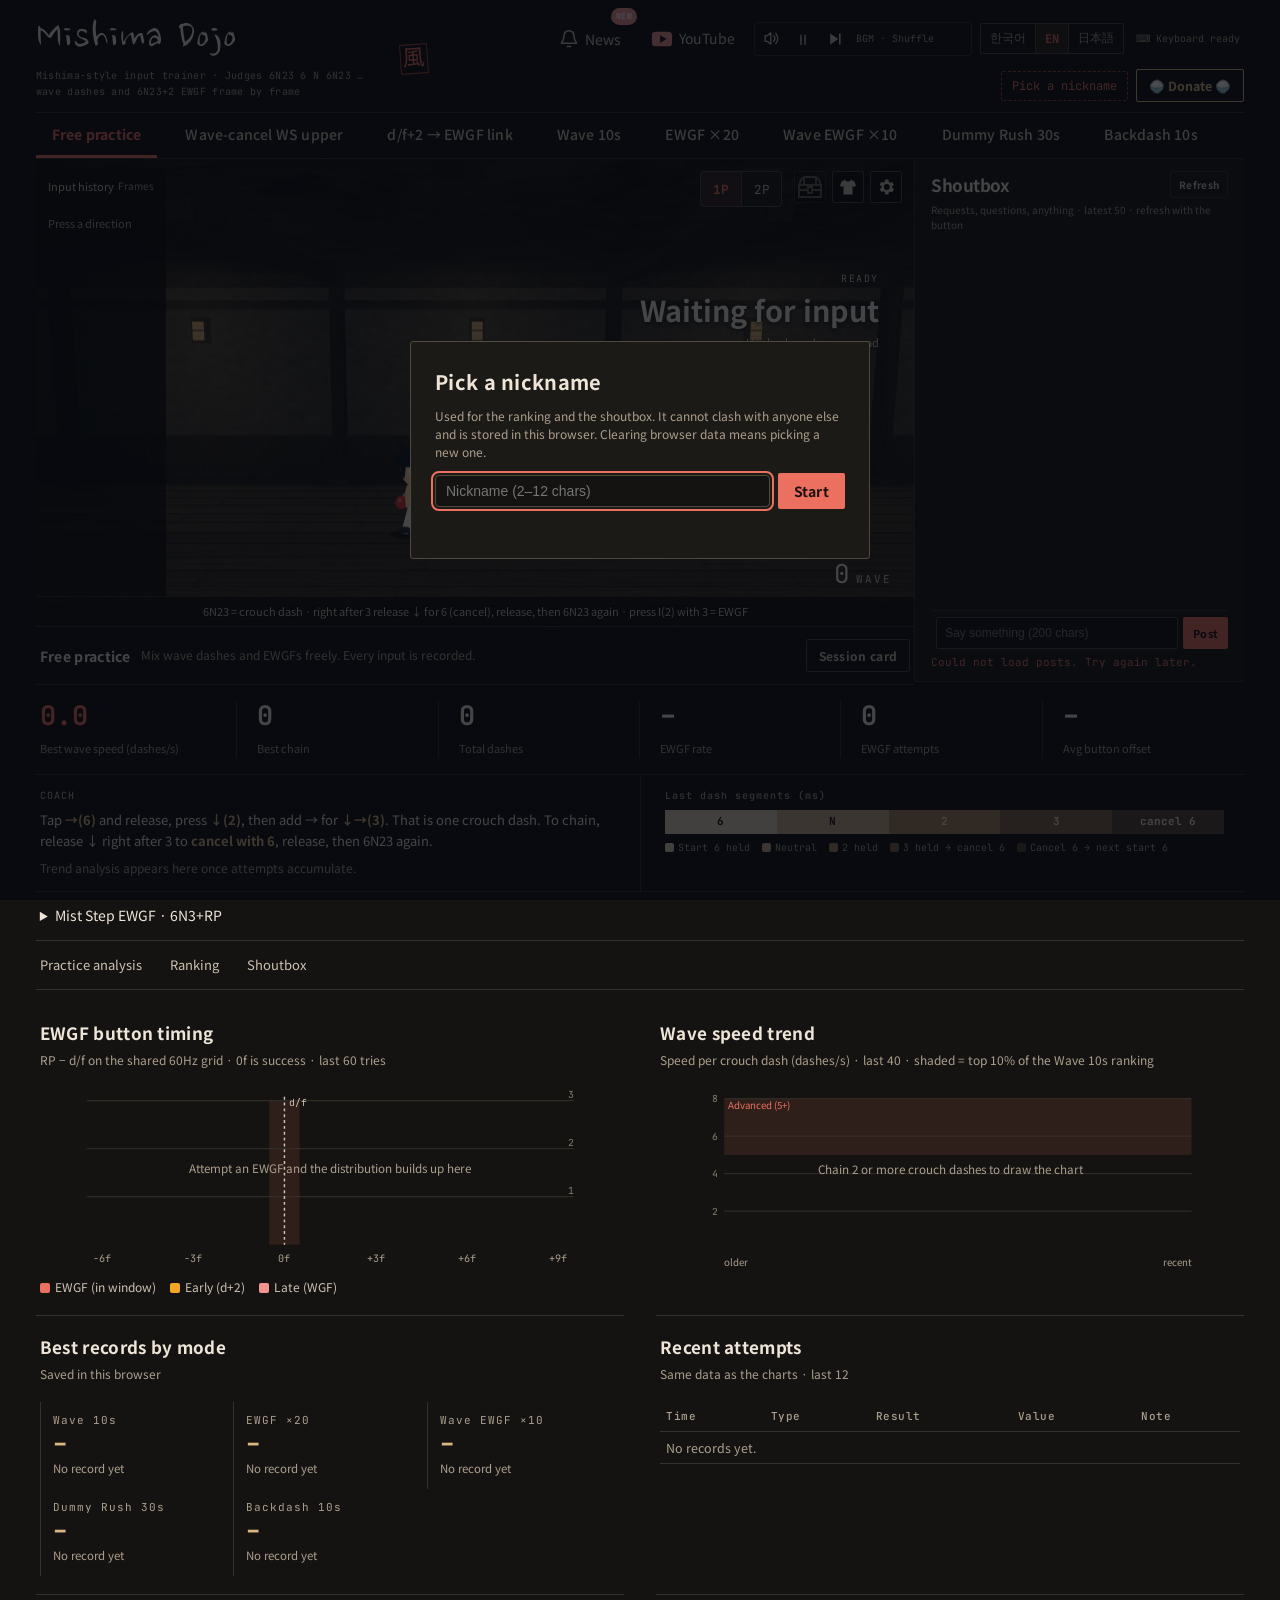
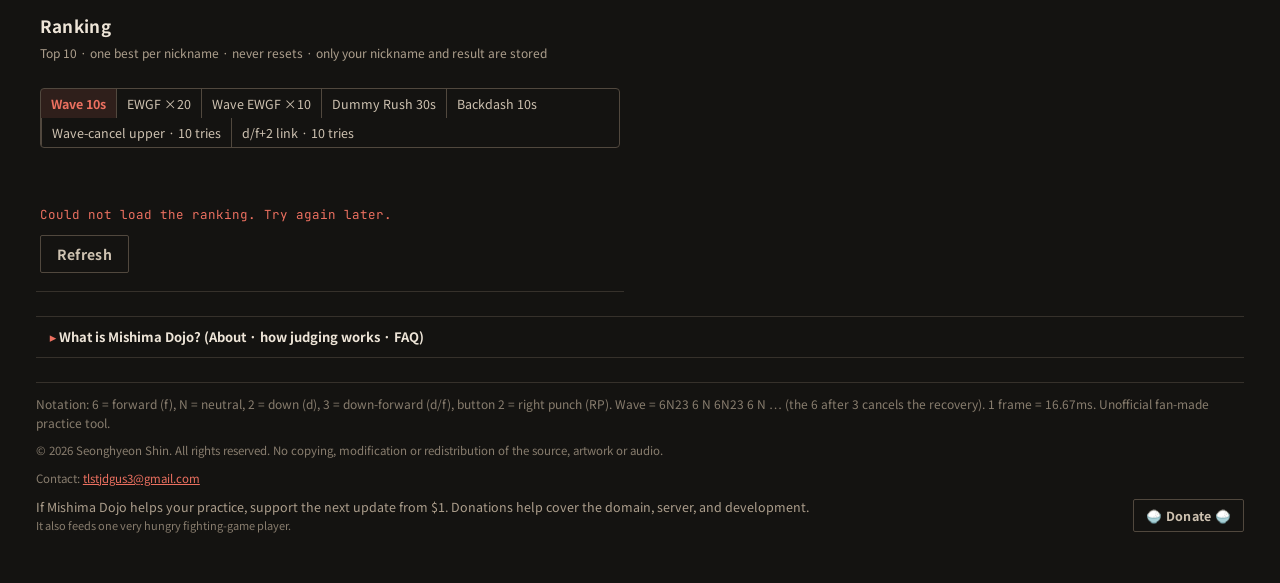
==== commit 40789b31: "Merge workspace01 giwon practice and rankings into workspace00" ====
--- a/index.html
+++ b/index.html
@@ -467,6 +467,8 @@
   .wsc-cell{flex:1;min-width:36px;text-align:center;border:1px solid var(--line2);border-radius:4px;padding:7px 2px;font:12px var(--mono);color:var(--muted)}
   .wsc-cell b{display:block;min-height:34px;color:var(--ink);font-size:14px;white-space:pre-line}
   .wsc-cell.a{border:2px solid var(--gold)} .wsc-cell.b{border:2px dashed var(--accent)}
+  .wsc-cell.buf{border-color:var(--gold);border-style:dashed}
+  .wsc-cell.rec{opacity:.5} .wsc-cell.hit{border-color:var(--red)} .wsc-cell.rec.mark,.wsc-cell.hit{opacity:1}
   .wsc-cell.a.b{box-shadow:inset 0 0 0 1px var(--gold)}
   .wsc-cell.mark{background:var(--accent-soft)}
   .wsc-cell.current{background:var(--accent-soft);outline:2px solid var(--ink);outline-offset:-4px;color:var(--ink)}
@@ -535,7 +537,7 @@
   .post .vote,.post .reply-open{border-radius:2px}.bests{gap:0}.best{background:none;border:0;border-left:1px solid var(--line);border-radius:0}.best b{font-family:var(--mono)}
   .board-list td.s{font-family:var(--mono);color:var(--ink)}.about{margin:24px 0;background:none;border-radius:0;border:0;border-top:1px solid var(--line);border-bottom:1px solid var(--line)}
   .wsc-panel{background:none;border-radius:0;border-color:var(--line);padding:20px}.wsc-panel h2{font:700 20px var(--body)}
-  .coach>#wscPanel{grid-column:1/-1}.wsc-ab>div,.wsc-stats div,.wsc-cell{border-radius:0}.wsc-timeline{margin-top:0}
+  .coach>#wscPanel,.coach>#gpPanel,.coach>#gpTimeline{grid-column:1/-1}.wsc-ab>div,.wsc-stats div,.wsc-cell{border-radius:0}.wsc-timeline{margin-top:0}
   body.wsc-mode .coach{grid-template-columns:1fr}body.wsc-mode .section-links{display:none}
   dialog.share{border-radius:3px;padding:24px}dialog.share h2{font-family:var(--body);font-weight:700}.tdirs button{background:var(--overlay)}.tdirs button.on{background:var(--accent-soft);box-shadow:none}
   @media(min-width:1000px){body.wsc-mode .main{grid-template-columns:minmax(0,1fr) 310px}body.wsc-mode .stage{aspect-ratio:16/8.8}body.wsc-mode .coach{border-left:1px solid var(--line)}body.wsc-mode .stage .result{width:40%;top:25%}}
@@ -572,8 +574,33 @@
   .stage-actions .btn{font-size:12px;min-height:34px;padding:7px 16px;max-width:100%;white-space:normal;box-shadow:0 3px 12px var(--overlay)}
   .stage-actions [hidden],.posts-card[hidden],.wsc-panel[hidden]{display:none}
   .hud-timer{top:52px;right:16px;left:auto;font-size:17px}
-  .coach>#wscPanel{grid-column:auto}
-  body.wsc-mode .coach{grid-template-columns:minmax(0,1.35fr) minmax(0,1fr);border-top:1px solid var(--line)}
+  .coach>#wscPanel{grid-column:auto}.coach>#gpPanel,.coach>#gpTimeline{grid-column:1/-1}
+  body.wsc-mode .coach,body.giwon-mode .coach{grid-template-columns:minmax(0,1.35fr) minmax(0,1fr);border-top:1px solid var(--line)}
+  /* 기원초 연습: the timeline and its panel take the first row so play and frames are on one screen. */
+  body.giwon-mode .coach>.stats{grid-row:auto}
+  body.giwon-mode .coach>#gpTimeline,body.giwon-mode .coach>#gpPanel{grid-column:auto}
+  .gp-fit{overflow:hidden}
+  #gpTimeline .wsc-command{margin:4px 0}#gpTimeline .wsc-live{margin:6px 0;min-height:1.4em}
+  /* 축을 그리드로 두면 구간 이름 줄이 칸 폭·간격과 정확히 맞는다 (사용자 요청 2026-09-28) */
+  #gpTimeline .wsc-axis{min-width:0;gap:2px;display:grid}
+  #gpTimeline .wsc-cell{min-width:0;padding:7px 1px;font-size:10px;overflow:hidden;grid-row:2}
+  #gpTimeline .gp-band{grid-row:1;align-self:end;font:700 9px var(--mono);text-decoration:none;letter-spacing:.4px;
+    text-align:center;padding:0 2px 2px;border-bottom:2px solid currentColor;white-space:nowrap;overflow:hidden}
+  #gpTimeline .gp-band.buf{color:var(--faint)}
+  #gpTimeline .gp-band.free{color:var(--gold)}
+  #gpTimeline .gp-band.fire{color:var(--accent)}
+  #gpTimeline .wsc-cell.buf{border:1px dashed var(--line2);color:var(--faint);background:rgba(255,255,255,.025)}
+  #gpTimeline .wsc-cell.b{border:2px solid var(--gold);background:rgba(217,183,129,.15);color:var(--gold)}
+  #gpTimeline .wsc-cell.a{border:2px solid var(--accent);background:var(--accent-soft);color:var(--accent)}
+  #gpTimeline .wsc-cell.b i,#gpTimeline .wsc-cell.a i{font-weight:700}
+  #gpTimeline .wsc-cell.mark{background:var(--accent-soft)}
+  #gpTimeline .wsc-cell b{font-size:13px;min-height:30px}
+  #gpTimeline .wsc-cell i{font-style:normal;display:block}
+  #gpTimeline .wsc-cell.span{border-style:dashed;opacity:.6;background-image:
+    linear-gradient(to right,var(--accent-soft) 0 calc(var(--p,0)*100%),transparent calc(var(--p,0)*100%)),
+    repeating-linear-gradient(to right,transparent 0 calc(100%/var(--n,1) - 1px),var(--line2) calc(100%/var(--n,1) - 1px) calc(100%/var(--n,1)))}
+  #gpTimeline .wsc-cell.span.mark,#gpTimeline .wsc-cell.span.current{opacity:1}
+  #gpTimeline .wsc-cell.span.current i{color:var(--accent)}
   .wsc-panel{min-width:0;border:0;padding:20px 16px}
   .wsc-timeline{padding-left:4px}.wsc-timeline+.wsc-panel{border-left:1px solid var(--line)}
   .wsc-axis{min-width:640px}.wsc-result{font-size:20px}.wsc-panel h2{font-size:15px;color:var(--ink2)}
@@ -593,7 +620,7 @@
   .posts-card .posts-form .btn{font-size:11px;padding:8px 10px}.posts-card .card-msg{font-size:11px;margin-top:5px}
   @media(min-width:1100px){body.has-community .main{grid-template-columns:minmax(0,1fr) 330px}}
   @media(max-width:1099px){.posts-card{grid-column:1;grid-row:2;height:520px;border-left:0}.has-community .main>.coach{grid-row:3}}
-  @media(max-width:750px){body.wsc-mode .coach{grid-template-columns:minmax(0,1fr)}.wsc-timeline+.wsc-panel{border-left:0;border-top:1px solid var(--line)}.wsc-panel{padding:16px 4px}.posts-card{padding:12px}.stage-actions{top:46px;max-width:65%}.stage-actions .btn{min-height:30px;font-size:11px;padding:5px 12px}.stage .result,html.touch-ui .stage .result{top:94px}.hud-timer{top:50px;font-size:14px}.input-ledger,html.touch-ui .input-ledger{top:89px}.inputs,html.touch-ui .inputs{max-height:125px}}
+  @media(max-width:750px){body.wsc-mode .coach,body.giwon-mode .coach{grid-template-columns:minmax(0,1fr)}#gpTimeline .wsc-cell{font-size:9px;padding:6px 0}#gpTimeline .wsc-cell b{font-size:12px;min-height:26px}.wsc-timeline+.wsc-panel{border-left:0;border-top:1px solid var(--line)}.wsc-panel{padding:16px 4px}.posts-card{padding:12px}.stage-actions{top:46px;max-width:65%}.stage-actions .btn{min-height:30px;font-size:11px;padding:5px 12px}.stage .result,html.touch-ui .stage .result{top:94px}.hud-timer{top:50px;font-size:14px}.input-ledger,html.touch-ui .input-ledger{top:89px}.inputs,html.touch-ui .inputs{max-height:125px}}
 
 
   /* Use the full free vertical lane, with all 40 retained inputs available by scrolling. */
@@ -643,6 +670,7 @@
     <nav class="modes" role="tablist" data-i18n-aria="modes.aria" aria-label="연습 모드" id="modes">
       <button role="tab" data-mode="free" aria-selected="true" data-i18n="mode.free.name">자유 연습</button>
       <button role="tab" data-mode="wsc" aria-selected="false" data-i18n="mode.wsc.name">웨캔기어 연습</button>
+      <button role="tab" data-mode="giwon" aria-selected="false" data-i18n="mode.giwon.name">기원초 연습</button>
       <button role="tab" data-mode="wave10" aria-selected="false" data-i18n="mode.wave10.name">웨이브 10초</button>
       <button role="tab" data-mode="ewgf20" aria-selected="false" data-i18n="mode.ewgf20.name">초풍 20회</button>
       <button role="tab" data-mode="combo10" aria-selected="false" data-i18n="mode.combo10.name">웨이브 초풍 10회</button>
@@ -677,6 +705,7 @@
         <div class="stage-actions">
         <button class="btn" id="dStart" hidden data-i18n="trial.start">시작</button>
           <button class="btn" id="wscChallengeBtn" type="button" hidden></button>
+          <button class="btn" id="gpChallengeBtn" type="button" hidden></button>
         </div>
         <div class="hud">
           <div class="hud-chain" id="hudChain"><span id="hudChainN">0</span><small id="hudChainL">WAVE</small></div>
@@ -734,6 +763,26 @@
         <p class="note" id="wscCounts"></p>
         <details><summary data-i18n="wsc.recent"></summary><table><thead><tr><th data-i18n="wsc.result"></th><th>A</th><th>B</th><th data-i18n="wsc.reason"></th></tr></thead><tbody id="wscRows"></tbody></table></details>
         <details><summary data-i18n="wsc.help"></summary><p class="note" data-i18n="wsc.note"></p></details>
+      </section>
+      <section class="wsc-panel wsc-timeline" id="gpTimeline" hidden aria-labelledby="gpCommand">
+        <div class="wsc-command" id="gpCommand"></div>
+        <div class="wsc-live" id="gpLive" role="timer" aria-live="off"></div>
+        <div class="wsc-scroll gp-fit" data-i18n-aria="gp.timeline" aria-label="프레임 타임라인"><div class="wsc-axis" id="gpAxis"></div></div>
+        <p class="note" id="gpLegend"></p>
+        <p class="note" id="gpGuide"></p>
+      </section>
+      <section class="wsc-panel" id="gpPanel" hidden aria-labelledby="gpTitle">
+        <h2 id="gpTitle" data-i18n="gp.evaluation"></h2>
+        <div class="wsc-result" id="gpResult" role="status" aria-live="polite"></div>
+        <div class="wsc-ab" id="gpAB"></div>
+        <p class="note" id="gpDetail"></p>
+        <div class="wsc-challenge">
+          <p class="note" id="gpChallengeStatus" role="status" aria-live="polite"></p>
+        </div>
+        <h3 class="note" data-i18n="stats.aria"></h3>
+        <div class="wsc-stats" id="gpStats"></div>
+        <details><summary data-i18n="gp.recent"></summary><table><thead><tr><th data-i18n="wsc.result"></th><th data-i18n="gp.fireCol"></th><th data-i18n="gp.nCol"></th><th data-i18n="wsc.reason"></th></tr></thead><tbody id="gpRows"></tbody></table></details>
+        <details><summary data-i18n="gp.help"></summary><p class="note" id="gpNote"></p></details>
       </section>
       <div class="coach-box">
         <h3>COACH</h3>
@@ -890,7 +939,7 @@
     <div class="card board-card" id="boardCard" hidden>
       <h2 data-i18n="board.title">순위</h2>
       <p class="sub" data-i18n="board.note">상위 10명 · 닉네임당 최고 기록 1건 · 초기화 없이 계속 쌓입니다 · 닉네임과 기록만 저장됩니다</p>
-      <div class="segc board-tabs" id="boardTabs" role="group" data-i18n-aria="board.tabsAria" aria-label="순위표 선택"><button data-board="wave10" aria-pressed="true" data-i18n="mode.wave10.name">웨이브 10초</button><button data-board="ewgf20" aria-pressed="false" data-i18n="mode.ewgf20.name">초풍 20회</button><button data-board="combo10" aria-pressed="false" data-i18n="mode.combo10.name">웨이브 초풍 10회</button><button data-board="rush30" aria-pressed="false" data-i18n="mode.rush30.name">더미 격파 30초</button><button data-board="bd10" aria-pressed="false" data-i18n="mode.bd10.name">백대시 10초</button><button data-board="wsc" aria-pressed="false" data-i18n="wsc.rankTitle">웨캔기어 10회</button></div>
+      <div class="segc board-tabs" id="boardTabs" role="group" data-i18n-aria="board.tabsAria" aria-label="순위표 선택"><button data-board="wave10" aria-pressed="true" data-i18n="mode.wave10.name">웨이브 10초</button><button data-board="ewgf20" aria-pressed="false" data-i18n="mode.ewgf20.name">초풍 20회</button><button data-board="combo10" aria-pressed="false" data-i18n="mode.combo10.name">웨이브 초풍 10회</button><button data-board="rush30" aria-pressed="false" data-i18n="mode.rush30.name">더미 격파 30초</button><button data-board="bd10" aria-pressed="false" data-i18n="mode.bd10.name">백대시 10초</button><button data-board="wsc" aria-pressed="false" data-i18n="wsc.rankTitle">웨캔기어 10회</button><button data-board="giwon" aria-pressed="false" data-i18n="gp.rankTitle">기원초 10회</button></div>
       <div class="board-info" id="boardInfo"></div>
       <div class="board-me" id="boardMe"></div>
       <div class="tbl board-list" id="boardList"></div>
@@ -949,6 +998,20 @@
   LINK_MAX_F: 60,  // 1이 이보다 늦으면 세트가 아니라 그냥 앉기 → 연속 종료 (4 탭·N 자체는 TAP_MS 안이어야 4N4로 묶인다)
   TIERS: [{k:'top', mps:3.5}, {k:'fast', mps:3.0}, {k:'ok', mps:2.2}], // 세트 속도(m/s) 하한: 이 백대시의 거리 ÷ (이 출력 → 다음 출력). 미만이면 'slow'
 };
+// 기원권·기원초 모델 (2026-09-23). 결정 17의 BD와 같은 취급 — 실게임 미확인 **가정값**이고 문구·테스트가 이 상수를 읽으므로 숫자만 고치면 된다.
+// 출처는 커뮤니티 프레임 데이터(철권 8 기준)이며 시즌마다 바뀔 수 있다. 사이트는 명중 프레임을 재현하지 않고 입력 시작 시점만 잰다(결정 27).
+const GIWON = {
+  ACTIVE_F: 14,      // 발동(명중) 프레임. 연출 접촉 시각 HIT_CONTACT_MS.giwon도 여기서 나온다
+  RECOVERY_F: 32,    // 기원권 리커버리. 명중 시각 + 이 프레임 = 다음 입력을 받는 기준점(경직 해제 0f)
+  GROUND_F: 13,      // 배잡기 경직의 지상 판정 유지. 안내 문구 전용이고 성공 판정에는 쓰지 않는다
+  BUFFER_F: 8,       // 경직 해제 직전 이 프레임 안에 눌린 버튼만 버퍼된다. 그 전 버튼은 버려진다
+  FAULT_MS: 450,     // 시작 6 → ↘ 직행의 "6 → 3" 실패 문구를 이만큼 미뤄 기원권 굴림(앞 1프레임 스침)을 실패로 찍지 않는다
+  CRUMPLE_MS: 900,   // 카운터 명중한 더미가 날아가지 않고 제자리에서 배를 잡는 시간 (연출)
+  LINK_MS: 1200,     // 기원권 입력 시각부터 기원초 링크 피드백을 유지하는 창
+};
+// 카운터 히트 카메라 푸시. 연출 전용이며 판정·좌표·명중 판정에 영향이 없다.
+// PEAK은 가정값이다 — 제공된 영상이 명중 프레임에서 시작해 진입 구간이 녹화에 없다. OUT_MS만 실측(28프레임 ease-out)이다.
+const GIWON_ZOOM = {PEAK: 1.12, IN_MS: 60, OUT_MS: 470};
 const bdF = ms => Math.max(1, Math.round(ms/FRAME));                       // frames as the history strip shows them
 const bdDist = h => h < BD.MIN_F ? 0 : Math.min(h, BD.MOVE_F)/BD.MOVE_F;   // metres earned by a backdash cancelled after h frames
 
@@ -1036,8 +1099,8 @@
 const DAILY_IDS = Object.keys(ITEM_SLOT).filter(id => ITEMS[ITEM_SLOT[id]][id].set==='daily');
 const TRIAL_MODES = ['wave10','ewgf20','combo10','rush30','bd10']; // every start-mode trial (MODES/#modes/#boardTabs/worker BOARDS follow this order); records, life.trials and the reset button all derive from it
 const perTrial = v => Object.fromEntries(TRIAL_MODES.map(m => [m, v()]));
-const LIFE_KEYS = ['dashes','ewgf','tries','tongbal','hellsweep','maxChain','maxStreak','tightEwgf','days','donate'];
-const lifeDefault = () => ({dashes:0, ewgf:0, tries:0, tongbal:0, hellsweep:0, maxChain:0, maxStreak:0, tightEwgf:0, days:0, donate:0, giftDay:'', trials:perTrial(() => 0)});
+const LIFE_KEYS = ['dashes','ewgf','tries','tongbal','hellsweep','giwon','maxChain','maxStreak','tightEwgf','days','donate'];
+const lifeDefault = () => ({dashes:0, ewgf:0, tries:0, tongbal:0, hellsweep:0, giwon:0, maxChain:0, maxStreak:0, tightEwgf:0, days:0, donate:0, giftDay:'', trials:perTrial(() => 0)});
 const fitDefault = () => Object.fromEntries(SLOTS.map(s => [s,'base']));
 // achievements: id = the item it unlocks. stat(life) is the current value, done when stat >= target. Records-based ones read store.records (best of the last 30).
 const bestRec = (m, f) => (store.records[m]||[]).reduce((b,r) => Math.max(b, f(r)||0), 0);
@@ -1062,7 +1125,9 @@
 // Newest first. For each patch, add one entry and the matching notice.<id> strings to all three I18N dictionaries.
 // The latest id is the read marker saved in this browser; no backend or deployment-time request is involved.
 const NOTICES = [
+  {id:'2026-09-30-giwon',date:'2026-09-30',kind:'notice.kind.update',title:'notice.20260930giwon.title',summary:'notice.20260930giwon.summary',items:['notice.20260930giwon.1','notice.20260930giwon.2','notice.20260930giwon.3','notice.20260930giwon.4']},
   {id:'2026-09-28-roundup',date:'2026-09-28',kind:'notice.kind.update',title:'notice.20260928roundup.title',summary:'notice.20260928roundup.summary',items:['notice.20260928roundup.1','notice.20260928roundup.2','notice.20260928roundup.3','notice.20260928roundup.4','notice.20260928roundup.5']},
+  {id:'2026-09-23-giwon', date:'2026-09-23', kind:'notice.kind.update', title:'notice.20260923.title', summary:'notice.20260923.summary', items:['notice.20260923.1','notice.20260923.5','notice.20260923.2','notice.20260923.3','notice.20260923.4']},
   {id:'2026-09-22-623',date:'2026-09-22',kind:'notice.kind.update',title:'notice.20260922.title',summary:'notice.20260922.summary',items:['notice.20260922.1']},
   {id:'2026-09-21-roundup', date:'2026-09-21', kind:'notice.kind.update', title:'notice.20260921roundup.title', summary:'notice.20260921roundup.summary', items:['notice.20260921roundup.1','notice.20260921roundup.2','notice.20260921roundup.3','notice.20260921roundup.4','notice.20260921roundup.5']},
   {id:'2026-09-21-mist', date:'2026-09-21', kind:'notice.kind.update', title:'notice.20260921.title', summary:'notice.20260921.summary', items:['notice.20260921.1','notice.20260921.2','notice.20260921.3']},
@@ -1177,6 +1242,12 @@
 const LOCALE = {ko:'ko-KR', en:'en-US', ja:'ja-JP'};
 const I18N = {
 ko:{
+  "notice.20260930giwon.title":"기원초 연습과 10회 순위",
+  "notice.20260930giwon.summary":"기원권 뒤 초풍 연결을 프레임 표로 연습하고, 10회 도전 결과를 순위에 등록할 수 있습니다.",
+  "notice.20260930giwon.1":"↘를 잡은 채 RP를 누르면 기원권이 나옵니다. 기원권 자체는 초풍 성공률·연속 기록에 포함되지 않습니다.",
+  "notice.20260930giwon.2":"기원초 연습에서 경직 해제와 초풍 발동을 프레임 표로 확인하세요. 기원권 뒤 첫 초풍이 49f까지 발동하면 입력 조건 충족입니다. 6N23·623·6N3(무족) 모두 기존 초풍 판정을 따릅니다.",
+  "notice.20260930giwon.3":"10회 도전을 끝까지 마치면 성공 횟수가 기원초 10회 순위에 자동 등록됩니다. 동점은 최고 연속 성공으로 비교하며, 중단·취소한 도전은 등록하지 않습니다.",
+  "notice.20260930giwon.4":"더미 발밑 게이지로 경직 해제 시점을 보고 성공 팝·효과음·폭죽으로 결과를 확인할 수 있습니다. 기원권 뒤 경직 중에는 시작 6만 선입력으로 남고, 버튼은 마지막 8f 안에 누른 마지막 하나만 남습니다.",
   "notice.20260928roundup.title":"623 입력과 패드 설정 업데이트",
   "notice.20260928roundup.summary":"중립 생략 입력을 지원하고, 패드 입력 설정과 키 확인을 추가했습니다.",
   "notice.20260928roundup.1":"실게임 확인을 반영해 623도 6N23과 같은 웨이브 선행 입력으로 인정합니다. 일반 초풍·나락·웨캔기어에도 적용되며, 9월 21일 중립 필수 안내를 정정합니다. 캔슬 6과 다음 시작 6은 계속 구분합니다.",
@@ -1184,6 +1255,27 @@
   "notice.20260928roundup.3":"설정 맨 위에서 키보드·패드 배치를 바꿀 수 있습니다. 패드도 동작마다 기본·보조 입력을 지정하고, 개별 해제·기본값 복원을 할 수 있습니다.",
   "notice.20260928roundup.4":"키 확인을 켜면 누른 입력과 연결된 칸이 빛납니다. 새 장치 입력에 맞춰 키보드·패드 탭이 자동 전환됩니다.",
   "notice.20260928roundup.5":"변경한 배치는 이 브라우저에 저장되며 모든 패드에 공통 적용됩니다. 설정을 닫은 뒤에는 입력을 한 번 놓고 연습하세요.",
+  "notice.20260928roundup.title":"623 input and gamepad settings update",
+  "notice.20260928roundup.summary":"Added support for inputs without neutral, gamepad bindings and input checking.",
+  "notice.20260928roundup.1":"Following in-game verification, 623 is accepted as a wave prefix alongside 6N23, including for standard EWGF, Hellsweep and WSC. This corrects the September 21 neutral requirement. Cancel forward and the next starting forward remain separate.",
+  "notice.20260928roundup.2":"Fixed WSC challenge wave counts falling out of sync with consecutive waves when releasing diagonal to down before linking the next wave.",
+  "notice.20260928roundup.3":"Edit keyboard and gamepad bindings at the top of Settings. Assign primary and alternate gamepad inputs for each action, clear individual gamepad slots, or restore defaults.",
+  "notice.20260928roundup.4":"Turn on Test inputs to highlight matching bindings. Fresh input switches to the matching keyboard or gamepad tab.",
+  "notice.20260928roundup.5":"Bindings are saved in this browser and shared across gamepads. Release your inputs after closing Settings before resuming practice.",
+  "notice.20260928roundup.title":"623入力とパッド設定の更新",
+  "notice.20260928roundup.summary":"中立省略入力に対応し、パッドの割り当て設定と入力確認を追加しました。",
+  "notice.20260928roundup.1":"ゲーム内での確認を反映し、623も6N23と同じウェーブの先行入力として認めます。通常の最風・奈落・WSCにも適用され、9月21日の中立必須の案内を訂正します。キャンセルの6と次の開始6は引き続き区別します。",
+  "notice.20260928roundup.2":"WSCで斜め入力から下入力に戻して次のウェーブにつなぐと、チャレンジのウェーブ数が実際の連続入力とずれる問題を修正しました。",
+  "notice.20260928roundup.3":"設定画面の上部でキーボード・パッドの割り当てを変更できます。パッドも各操作にメイン・サブ入力を設定し、個別解除や初期設定への復元ができます。",
+  "notice.20260928roundup.4":"入力確認をオンにすると、押した入力に対応する欄が光ります。新しく入力したデバイスに合わせてキーボード・パッドのタブが自動で切り替わります。",
+  "notice.20260928roundup.5":"割り当てはこのブラウザーに保存され、すべてのパッドに共通で適用されます。設定を閉じた後は一度入力を離してから練習を再開してください。",
+  "notice.20260923.title":"기원권과 기원초 연결 연습",
+  "notice.20260923.summary":"↘+RP 기원권을 기술로 판정하고, 이어지는 초풍이 몇 프레임에 발동했는지 알려줍니다. 전용 연습 모드도 추가했습니다.",
+  "notice.20260923.1":"↘를 잡은 채 RP를 누르면 기원권입니다. 저스트가 없어 프레임 판정은 하지 않으며, 초풍 성공률·연속 기록에는 들어가지 않습니다.",
+  "notice.20260923.5":"기원권을 낸 뒤 경직 32f 동안에는 걷기·대시·기술이 하나도 나가지 않습니다. 선입력으로 남는 방향은 시작 6 하나이고 중립부터는 경직이 끝난 뒤에 들어가야 합니다. 버튼도 경직 마지막 8f 안에 마지막으로 누른 하나만 남아 해제 프레임에 나갑니다(버퍼 한 칸 · 마지막 입력이 덮어씀).",
+  "notice.20260923.2":"기원초 연습 모드에서는 경직 해제와 발동 목표 칸까지를 프레임 표로 보여주고, 발동 프레임과 이번 세션 성공률을 기록합니다. 10회 도전을 끝까지 마치면 성공 횟수가 「기원초 10회」 순위에 올라갑니다.",
+  "notice.20260923.3":"기원권 뒤 첫 초풍이 몇 프레임에 발동했는지 표시하고, 49f까지 나왔으면 성공입니다. 커맨드 루트는 보지 않으므로 6N23·623·6N3(무족) 모두 기존 초풍 판정을 따릅니다. 시작 6만 경직 중에 잡아 두고, 중립은 경직이 풀리는 48f에 손을 떼 만드세요.",
+  "notice.20260923.4":"연습 전제는 카운터 히트이고 리커버리·지상 판정 값은 실게임 미확인 가정값입니다. 실제 명중이나 딜캐 타이밍은 측정하지 않습니다.",
   "notice.20260921.title":"무족초 연습과 중립 입력 규칙",
   "notice.20260922.title":"623 웨이브 입력 지원",
   "notice.20260922.summary":"중립 생략 입력 판정을 수정했습니다.",
@@ -1336,13 +1428,25 @@
   'chain.end':(n,dps,name,ms)=>'웨이브 '+n+'연속 종료 · 평균 '+dps+' 대시/초. 평균적으로 가장 긴 구간은 '+name+' ('+ms+'ms)',
   'chain.fix':' — 여기를 줄이면 속도가 바로 올라갑니다.', 'chain.ok':' — 균형이 좋습니다.',
   'trial.waveEnd':(n,dps)=>'10초 종료 · '+n+'회 ('+dps+' 대시/초)', 'trial.end':(ok,tg,r)=>'종료 · 성공 '+ok+'/'+tg+' ('+r+'%)', 'trial.dashes':n=>n+' 대시',
-  'pop.mistEwgf':'무족초!', 'pop.ewgf':'초풍!', 'pop.wgf':'풍신권',
+  'pop.mistEwgf':'무족초!', 'pop.giwoncho':'기원초!', 'pop.ewgf':'초풍!', 'pop.wgf':'풍신권',
   'pop.streak':n=>n+'초'+(n>=5?'!!':n===4?'!':''), 'pop.dashEwgf':'대초!', 'a.dashEwgf.title':'대초!', 'res.dash_ewgf':'대초', 'a.streak.sub':n=>' · '+n+'연속',
   /* 통발 · 나락 · 더미 격파 (2026-09-13) */
   'mode.rush30.name':'더미 격파 30초', 'mode.rush30.desc':'30초 동안 상단·중단·하단 더미가 무작위로 나옵니다. 상단=초풍, 중단=통발(66+2), 하단=나락(6N23+4)으로 격파하면 10점(저스트를 놓친 풍신권은 5점), 크라우치 대시마다 연속 수만큼(최대 3점) 점수.',
   'hint.rush30':'상단=초풍 6N23+2 · 중단=통발 66+2 · 하단=나락 6N23+4 · 웨이브로 접근하면 연속 수만큼 점수 (GO 때 연속은 1부터)',
   'trial.rushPts':(s,k)=>s+'점 · 격파 '+k, 'trial.rushEnd':(s,k)=>'30초 종료 · '+s+'점 (격파 '+k+')',
   'rec.pts':s=>s+'점', 'rec.rushSub':(k,w,d)=>'격파 '+k+' · 헛침 '+w+' · 웨이브 '+d+'점',
+  'a.giwon.title':'기원권', 'a.giwon.sub':'3+RP · 중단 · 저스트 없음',
+  'a.giwon.coach':'기원권은 <strong>↘+RP</strong>. 대각을 잡은 채 RP를 누르면 나갑니다. 저스트가 없어 프레임 판정은 하지 않습니다.',
+  'a.giwon.hint':' 초풍을 노렸다면 앞(6) → 중립(N) → 아래(2) → 대각(3)+RP가 빠졌습니다.',
+  'res.giwon':'기원권', 'pop.giwon':'기원권',
+  'link.title':'기원초 입력 조건 충족',
+  'link.ok':t=>`초풍이 ${t}f까지 발동했습니다.`,
+  'link.assume':(rec,ground)=>` 연습 전제는 카운터 히트이며 기원권 리커버리 ${rec}f · 배잡기 경직 지상 판정 ${ground}f는 실게임 미확인 가정값입니다. 실제 명중·딜캐 타이밍은 측정하지 않습니다.`,
+  'link.fireLate':(cell,late,target)=>`초풍이 ${cell}f에 발동해 ${late}f 늦었습니다. 경직이 풀리는 프레임에 중립을 만들고 바로 ↘+RP로 ${target}f에 발동시키세요.`,
+  'link.noEwgf':'초풍이 아닙니다. 대각과 RP가 같은 프레임에 들어가야 초풍입니다.',
+  'link.nobufHint':(a,b)=>` 선입력으로 남는 것은 시작 6 하나입니다. ${a}~${b}f 사이에 6을 넣어 두세요.`,
+  'link.memo':cell=>`기원초 연결 · 발동 ${cell}f`, 'link.memoOk':'기원초 입력 조건 충족',
+  'link.segTitle':'기원권 뒤 연결 입력 (프레임)', 'link.segNames':['발동','중립','6 선입력','RP'],
   'a.tongbal.title':'통발', 'a.tongbal.sub':'66+2 · 중단', 'a.tongbal.coach':'통발은 <strong>f, f+2</strong>. 두 번째 6을 누른 채(또는 뗀 직후) 2. 중단 더미 전용.',
   'a.hellsweep.title':'나락', 'a.hellsweep.sub':'6N23+4 · 하단', 'a.hellsweep.coach':'나락은 <strong>f, N, d, d/f+4</strong>. 저스트는 없으니 3을 누른 뒤 여유 있게 4. 하단 더미 전용.',
   'a.hellsweepEarly.title':'4가 3보다 먼저', 'a.hellsweepEarly.sub':'3 전에 4를 눌렀습니다', 'a.hellsweepEarly.coach':'나락은 3(d/f)이 들어간 뒤에 4. 초풍과 달리 서두를 필요가 없습니다.',
@@ -1376,7 +1480,7 @@
   'bd.f.dir.title':'다른 방향', 'bd.f.dir.coach':'4 N 4 사이에 다른 방향이 들어갔습니다. 4를 톡, 떼고, 다시 4.',
   'bd.f.tapLong.title':'4를 너무 길게', 'bd.f.tapLong.coach':'첫 4는 톡 치고 바로 떼세요. 길게 잡으면 뒤로 걷기가 됩니다.',
   'bd.f.nLong.title':'N이 너무 김', 'bd.f.nLong.coach':'4를 뗀 뒤 두 번째 4가 늦어 백대시로 묶이지 않았습니다. 4 N 4를 더 빠르게.',
-  'wsc.startShort':n=>n+'회 도전', 'wsc.cancelShort':'취소', 'wsc.rankTitle':'웨캔기어 10회', 'wsc.rankScore':(n,total)=>n+' / '+total+' 성공', 'wsc.rankBest':n=>'최고 '+n+'연속', 'bgm.player':'배경음 플레이어', 'bgm.play':'배경음 재생', 'bgm.pause':'배경음 일시정지', 'bgm.next':'다음 곡', 'bgm.wait':'BGM · 랜덤 재생', 'bgm.empty':'BGM 폴더가 비어 있습니다',
+  'wsc.startShort':n=>n+'회 도전', 'wsc.cancelShort':'취소', 'wsc.rankTitle':'웨캔기어 10회', 'gp.rankTitle':'기원초 10회', 'wsc.rankScore':(n,total)=>n+' / '+total+' 성공', 'wsc.rankBest':n=>'최고 '+n+'연속', 'bgm.player':'배경음 플레이어', 'bgm.play':'배경음 재생', 'bgm.pause':'배경음 일시정지', 'bgm.next':'다음 곡', 'bgm.wait':'BGM · 랜덤 재생', 'bgm.empty':'BGM 폴더가 비어 있습니다',
   'set.sound':'소리', 'set.bgm':'배경음', 'bgm.aria':'배경음 켜기/끄기', 'set.bgmVol':'배경음 볼륨', 'set.sfxVol':'효과음 볼륨', 'set.soundNote':'배경음은 첫 키 입력이나 클릭 뒤에 시작됩니다 (브라우저 자동재생 제한).',
   'share.card':'공유 카드', 'share.session':'세션 카드', 'share.title':'결과 공유 카드', 'share.canvasAria':'결과 공유 카드 미리보기',
   'share.copy':'이미지 복사', 'share.download':'PNG 저장', 'share.tweet':'X(트위터)에 공유', 'share.close':'닫기',
@@ -1477,6 +1581,46 @@
   'about.q5':'무료인가요?',
   'about.a5':'전부 무료이고 광고가 없습니다. 후원으로 운영합니다.',
   'about.links':'언어별 연습 화면',
+  "mode.giwon.name":"기원초 연습",
+  "mode.giwon.desc":"기원권의 경직을 프레임단위로 보며 기원초 연결을 연습하는 무제한 연습",
+  'hint.giwon':(free,t)=>'↘+RP → 경직 중에 6만 선입력 → '+free+'f에 중립 → ↘+RP로 '+t+'f 발동',
+  "gp.evaluation":"기원초 연결 평가",
+  "gp.timeline":"기원권부터 기원초까지의 프레임 타임라인. 발동·경직 구간은 한 칸으로 묶었습니다.",
+  "gp.then":"경직",
+  "gp.recent":"최근 시도",
+  "gp.help":"연습 안내",
+  "gp.fireCol":"발동",
+  "gp.nCol":"중립",
+  "gp.nLabel":"중립",
+  "gp.nTarget":"참고 0f",
+  "gp.startLabel":"시작 6 선입력",
+  'gp.startTarget':(a,b)=>`참고 -${a}~-${b}f`,
+  "gp.fireLabel":"초풍 발동",
+  'gp.fireTarget':t=>`목표 ${t}f 이내`,
+  "gp.noEwgf":"초풍 아님",
+  "gp.rpLabel":"RP",
+  "gp.rpTarget":"대각과 같은 칸",
+  'gp.onTime':t=>t+'f 발동',
+  "gp.ready":"↘를 잡은 채 RP로 기원권을 내세요",
+  "gp.live":"경직 진행 중",
+  "gp.done":"시도 완료",
+  "gp.aborted":"연결 없음 · 중단",
+  "gp.eaten":"경직 중 입력 · 버퍼되지 않음",
+  "gp.abortedNote":"기원권 뒤에 초풍이 이어지지 않았습니다.",
+  "gp.success":"기원초 입력 조건 충족",
+  "gp.fail":"연결 실패",
+  "gp.liveReady":"기원권을 내면 프레임이 흘러갑니다",
+  "gp.liveNow":"지금 · 행동 가능",
+  "gp.liveDone":"입력 완료 · 타임라인 확인",
+  'gp.liveWait':n=>'경직 해제까지 '+n+'프레임',
+  'gp.livePast':n=>'경직 해제 +'+n+'f 경과',
+  'gp.guide':(hit,rec,free,target,buf)=>'↘+RP로 기원권을 낸 뒤 경직 '+rec+'f 동안에는 아무것도 나가지 않습니다. 선입력으로 남는 것은 시작 6 하나이고(해제 직전 '+buf+'프레임 안에 넣어 두면 됩니다), 중립은 경직이 풀리는 '+free+'f에 6에서 손을 떼 만들어야 합니다. 이어서 ↘+RP로 초풍을 '+target+'f에 발동시키면 성공입니다. 발동 '+hit+'f · 리커버리 '+rec+'f · 버퍼 '+buf+'f는 실게임 미확인 가정값이며 실제 명중·딜캐 타이밍을 측정하지는 않습니다.',
+  'gp.spanStartup':n=>'발동 '+n+'f',
+  'gp.spanRec':n=>'경직 '+n+'f',
+  "gp.bandBuf":"선입력", "gp.bandFree":"중립", "gp.bandFire":"공격",
+  'gp.challengeHint':n=>'연속 '+n+'회 도전: 기원권 → 초풍 연결을 '+n+'번 평가해 성공률과 최고 연속을 냅니다. 중단된 시도는 세지 않고, 10회를 끝까지 마친 결과만 순위에 올라갑니다(성공 횟수 → 최고 연속 순).',
+  'gp.legend':(hit,free,target,near)=>'붉은 칸 '+hit+'f: 카운터 명중 · 흐린 칸: 발동·경직(각각 한 칸으로 묶음) · 회색 '+near+'칸: 시작 6 선입력 창(아무 프레임이나) · 금색 '+free+'f: 중립, 이 한 프레임 · 주홍 '+target+'f: 공격 = 초풍 발동',
+  'gp.note':(target,rec,buf,free)=>`판정 기준은 하나입니다 — 기원권 뒤에 이어 넣은 초풍이 ${target}f까지 발동했는가(인게임 확인값). 커맨드 루트는 보지 않으므로 6N23·623·6N3(무족) 모두 초풍으로 인정된 발동이면 됩니다. 기원권을 낸 뒤 경직 ${rec}f 동안에는 걷기·대시·기술이 하나도 나가지 않습니다. 선입력으로 남는 방향은 시작 6 하나이고, 중립부터는 경직이 끝난 뒤에 들어가야 합니다 — 경직 중에 6에서 손을 떼면 그 중립은 버려집니다. 버튼도 경직 마지막 ${buf}f 안에 마지막으로 누른 하나만 남아 해제 프레임에 나갑니다(버퍼 한 칸 · 마지막 입력이 덮어씀 · 그보다 이른 버튼은 버려짐). 그래서 손 순서는 경직 중에 6을 잡아 두고 → 해제되는 ${free}f에 손을 떼 중립 → ${target}f에 ↘+RP입니다. 중립·시작 6 위치는 무엇이 늦었는지 보여주는 참고값으로 함께 표시합니다. 더미는 항상 사거리 안 제자리에 한 개만 서 있습니다. 기원권 자체는 저스트가 없어 프레임 판정을 하지 않습니다. 판정과 연출은 다른 모드와 같으며, 이 모드에서 성공한 초풍은 기존 초풍 통계에도 그대로 집계됩니다. 세션 기록은 새로고침하면 사라집니다. 순위에는 10회 도전을 끝까지 마친 결과만 올라갑니다.`,
   "mode.wsc.name":"웨캔기어 연습",
   "mode.wsc.desc":"뒤 입력과 RP 연결을 따로 익히는 무제한 연습",
   "hint.wsc":"↘ → 뒤 8·9·10f / RP 1·1~2·1~3f",
@@ -1527,6 +1671,12 @@
   'wsc.elapsed':(f,ms)=>'경과 '+f+'f / '+ms+'ms',
 },
 en:{
+  "notice.20260930giwon.title":"d/f+2 link practice and a 10-try leaderboard",
+  "notice.20260930giwon.summary":"Practice the EWGF link after d/f+2 on a frame timeline and rank your completed 10-try challenges.",
+  "notice.20260930giwon.1":"Press RP while holding d/f to perform d/f+2. The move itself does not count toward EWGF accuracy or streaks.",
+  "notice.20260930giwon.2":"The link practice timeline shows recovery ending and the EWGF startup frame. The input conditions are met when the first EWGF after d/f+2 comes out by frame 49. 6N23, 623 and mist-step 6N3 all use the existing EWGF judgment.",
+  "notice.20260930giwon.3":"Finish all 10 tries to automatically submit your success count to the d/f+2 link leaderboard. Ties are compared by best success streak. Interrupted or cancelled challenges are not submitted.",
+  "notice.20260930giwon.4":"A gauge below the bag shows when recovery ends, with a success pop, sound and fireworks for feedback. During d/f+2 recovery, only the starting forward survives as directional pre-input; only the last button pressed in the final 8 frames is buffered.",
   "notice.20260928roundup.title":"623 input and gamepad settings update",
   "notice.20260928roundup.summary":"Added support for inputs without neutral, gamepad bindings and input checking.",
   "notice.20260928roundup.1":"Following in-game verification, 623 is accepted as a wave prefix alongside 6N23, including for standard EWGF, Hellsweep and WSC. This corrects the September 21 neutral requirement. Cancel forward and the next starting forward remain separate.",
@@ -1534,6 +1684,20 @@
   "notice.20260928roundup.3":"Edit keyboard and gamepad bindings at the top of Settings. Assign primary and alternate gamepad inputs for each action, clear individual gamepad slots, or restore defaults.",
   "notice.20260928roundup.4":"Turn on Test inputs to highlight matching bindings. Fresh input switches to the matching keyboard or gamepad tab.",
   "notice.20260928roundup.5":"Bindings are saved in this browser and shared across gamepads. Release your inputs after closing Settings before resuming practice.",
+  "notice.20260928roundup.title":"623入力とパッド設定の更新",
+  "notice.20260928roundup.summary":"中立省略入力に対応し、パッドの割り当て設定と入力確認を追加しました。",
+  "notice.20260928roundup.1":"ゲーム内での確認を反映し、623も6N23と同じウェーブの先行入力として認めます。通常の最風・奈落・WSCにも適用され、9月21日の中立必須の案内を訂正します。キャンセルの6と次の開始6は引き続き区別します。",
+  "notice.20260928roundup.2":"WSCで斜め入力から下入力に戻して次のウェーブにつなぐと、チャレンジのウェーブ数が実際の連続入力とずれる問題を修正しました。",
+  "notice.20260928roundup.3":"設定画面の上部でキーボード・パッドの割り当てを変更できます。パッドも各操作にメイン・サブ入力を設定し、個別解除や初期設定への復元ができます。",
+  "notice.20260928roundup.4":"入力確認をオンにすると、押した入力に対応する欄が光ります。新しく入力したデバイスに合わせてキーボード・パッドのタブが自動で切り替わります。",
+  "notice.20260928roundup.5":"割り当てはこのブラウザーに保存され、すべてのパッドに共通で適用されます。設定を閉じた後は一度入力を離してから練習を再開してください。",
+  "notice.20260923.title":"d/f+2 and its EWGF link",
+  "notice.20260923.summary":"d/f+2 is now judged as a move, the EWGF that follows it is timed to the frame it comes out on, and there is a practice mode for it.",
+  "notice.20260923.1":"Press RP while holding d/f for d/f+2. It has no just frame, so it is not timed and never counts toward EWGF accuracy or streaks.",
+  "notice.20260923.5":"For the 32 frames of recovery after a d/f+2, nothing comes out at all — no walking, no dash, no move. The only direction that survives it is the start f; the neutral and everything after it has to go in once the recovery ends. Buttons are the same: only the last one pressed inside the final 8 frames comes out, on the frame the recovery ends.",
+  "notice.20260923.2":"The link practice mode draws the d/f+2 recovery frame by frame up to the target, and keeps the frame the EWGF came out on plus the success rate for this session. Finishing the 10-try challenge posts its success count to the “d/f+2 link · 10 tries” leaderboard.",
+  "notice.20260923.3":"The first EWGF after a d/f+2 shows which frame it came out on, and landing by frame 49 is the success. The command route is not looked at, so 6N23, 623 and the mist-step 6N3 all use the existing EWGF judgment. Hold the start f through the recovery and release it on frame 48, where the recovery ends, to make the neutral.",
+  "notice.20260923.4":"Practice assumes a counter hit, and the recovery and grounded windows are unverified assumptions. Actual hit and punish timing is not measured.",
   "notice.20260921.title":"Mist Step EWGF practice and neutral input rules",
   "notice.20260922.title":"623 wave input supported",
   "notice.20260922.summary":"Updated judging for inputs without neutral.",
@@ -1686,13 +1850,25 @@
   'chain.end':(n,dps,name,ms)=>'Wave chain of '+n+' ended · avg '+dps+' dashes/s. Longest segment on average: '+name+' ('+ms+'ms)',
   'chain.fix':' — shorten this and speed goes up immediately.', 'chain.ok':' — well balanced.',
   'trial.waveEnd':(n,dps)=>'10s over · '+n+' dashes ('+dps+' dashes/s)', 'trial.end':(ok,tg,r)=>'Done · '+ok+'/'+tg+' ('+r+'%)', 'trial.dashes':n=>n+' dashes',
-  'pop.mistEwgf':'Mist Step EWGF!', 'pop.ewgf':'EWGF!', 'pop.wgf':'WGF',
+  'pop.mistEwgf':'Mist Step EWGF!', 'pop.giwoncho':'Demon Slayer Link!', 'pop.ewgf':'EWGF!', 'pop.wgf':'WGF',
   'pop.streak':n=>'EWGF ×'+n+(n>=5?'!!':n===4?'!':''), 'pop.dashEwgf':'Dash EWGF!', 'a.dashEwgf.title':'Dash EWGF!', 'res.dash_ewgf':'Dash EWGF', 'a.streak.sub':n=>' · streak '+n,
   /* f,f+2 · hell sweep · dummy rush (2026-09-13) */
   'mode.rush30.name':'Dummy Rush 30s', 'mode.rush30.desc':'High, mid and low dummies appear at random for 30 seconds. High = EWGF, mid = f,f+2, low = hell sweep (f,N,d,df+4): 10 points each (a non-just WGF scores 5), plus 1–3 points per crouch dash by chain length.',
   'hint.rush30':'High = EWGF 6N23+2 · Mid = f,f+2 · Low = hell sweep 6N23+4 · wave in for points per chain (chain restarts at GO)',
   'trial.rushPts':(s,k)=>s+' pts · '+k+' destroyed', 'trial.rushEnd':(s,k)=>'30s over · '+s+' pts ('+k+' destroyed)',
   'rec.pts':s=>s+' pts', 'rec.rushSub':(k,w,d)=>k+' destroyed · '+w+' whiffs · wave '+d+' pts',
+  'a.giwon.title':'d/f+2', 'a.giwon.sub':'d/f+2 · mid · no just frame',
+  'a.giwon.coach':'d/f+2: press RP while holding the diagonal. It has no just frame, so no frame timing is judged.',
+  'a.giwon.hint':' Aiming for an EWGF? The f → N → d → d/f+RP prefix was missing.',
+  'res.giwon':'d/f+2', 'pop.giwon':'d/f+2',
+  'link.title':'Link input conditions met',
+  'link.ok':t=>`The EWGF came out by frame ${t}.`,
+  'link.assume':(rec,ground)=>` Practice assumes a counter hit; the ${rec}f recovery and the ${ground}f grounded window are unverified assumptions. Actual hit and punish timing is not measured.`,
+  'link.fireLate':(cell,late,target)=>`The EWGF came out on frame ${cell}, ${late}f late. Make the neutral on the frame the recovery ends, then d/f+RP so it is out on frame ${target}.`,
+  'link.noEwgf':'That was not an EWGF. The diagonal and RP have to land on the same frame.',
+  'link.nobufHint':(a,b)=>` Only the start f survives the recovery — press it between ${a}f and ${b}f.`,
+  'link.memo':cell=>`d/f+2 link · out on ${cell}f`, 'link.memoOk':'Link input conditions met',
+  'link.segTitle':'Link input after d/f+2 (frames)', 'link.segNames':['Out','N','6 pre-input','RP'],
   'a.tongbal.title':'f,f+2', 'a.tongbal.sub':'f,f+2 · mid', 'a.tongbal.coach':'f,f+2: press 2 while holding the second f (or right after releasing it). Destroys the mid dummy.',
   'a.hellsweep.title':'Hell Sweep', 'a.hellsweep.sub':'f,N,d,df+4 · low', 'a.hellsweep.coach':'Hell sweep is <strong>f, N, d, d/f+4</strong>. No just frame — press 4 comfortably after d/f. Destroys the low dummy.',
   'a.hellsweepEarly.title':'4 before d/f', 'a.hellsweepEarly.sub':'4 was pressed before the d/f', 'a.hellsweepEarly.coach':'Hell sweep needs the 4 after d/f goes in. Unlike EWGF there is no rush.',
@@ -1725,7 +1901,7 @@
   'bd.f.dir.title':'Other direction', 'bd.f.dir.coach':'Another direction slipped into 4 N 4. Tap 4, release, 4 again.',
   'bd.f.tapLong.title':'4 held too long', 'bd.f.tapLong.coach':'Tap the first 4 and release it at once. Holding it is a back walk.',
   'bd.f.nLong.title':'Neutral too long', 'bd.f.nLong.coach':'The second 4 came too late after the release to pair into a backdash. 4 N 4 faster.',
-  'wsc.startShort':n=>n+'-try', 'wsc.cancelShort':'Cancel', 'wsc.rankTitle':'Wave-cancel upper · 10 tries', 'wsc.rankScore':(n,total)=>n+' / '+total+' successes', 'wsc.rankBest':n=>'Best streak: '+n, 'bgm.player':'Music player', 'bgm.play':'Play music', 'bgm.pause':'Pause music', 'bgm.next':'Next track', 'bgm.wait':'BGM · Shuffle', 'bgm.empty':'No tracks in the BGM folder',
+  'wsc.startShort':n=>n+'-try', 'wsc.cancelShort':'Cancel', 'wsc.rankTitle':'Wave-cancel upper · 10 tries', 'gp.rankTitle':'d/f+2 link · 10 tries', 'wsc.rankScore':(n,total)=>n+' / '+total+' successes', 'wsc.rankBest':n=>'Best streak: '+n, 'bgm.player':'Music player', 'bgm.play':'Play music', 'bgm.pause':'Pause music', 'bgm.next':'Next track', 'bgm.wait':'BGM · Shuffle', 'bgm.empty':'No tracks in the BGM folder',
   'set.sound':'Sound', 'set.bgm':'BGM', 'bgm.aria':'BGM on/off', 'set.bgmVol':'BGM volume', 'set.sfxVol':'SFX volume', 'set.soundNote':'BGM starts after your first key press or click (browser autoplay policy).',
   'share.card':'Share card', 'share.session':'Session card', 'share.title':'Result share card', 'share.canvasAria':'Result share card preview',
   'share.copy':'Copy image', 'share.download':'Save PNG', 'share.tweet':'Share on X (Twitter)', 'share.close':'Close',
@@ -1825,6 +2001,47 @@
   'about.q5':'Is it free?',
   'about.a5':'Completely free, no ads. It runs on donations.',
   'about.links':'Practice in your language',
+  "mode.giwon.name":"d/f+2 → EWGF link",
+  "mode.giwon.desc":"Unlimited practice with the d/f+2 recovery drawn frame by frame, for the EWGF link",
+  'hint.giwon':(free,t)=>'d/f+2 → pre-input the f only → neutral on frame '+free+' → d/f+RP out on frame '+t,
+  "gp.evaluation":"Link evaluation",
+  "gp.timeline":"Frame timeline from the d/f+2 to the link. The startup and recovery spans are collapsed into one cell each.",
+  "gp.then":"recovery",
+  "gp.recent":"Recent attempts",
+  "gp.help":"About this mode",
+  "gp.fireCol":"Out",
+  "gp.nCol":"Neutral",
+  "gp.nLabel":"Neutral",
+  "gp.nTarget":"ref 0f",
+  "gp.startLabel":"Start 6 pre-input",
+  'gp.startTarget':(a,b)=>`ref -${a}…-${b}f`,
+  "gp.fireLabel":"EWGF out on",
+  'gp.fireTarget':t=>`target: by ${t}f`,
+  "gp.noEwgf":"not an EWGF",
+  "gp.rpLabel":"RP",
+  "gp.rpTarget":"same slot as d/f",
+  'gp.onTime':t=>'Out on '+t+'f',
+  "gp.ready":"Hold d/f and press RP for a d/f+2",
+  "gp.live":"Recovery running",
+  "gp.done":"Attempt complete",
+  "gp.aborted":"No follow-up · abandoned",
+  "gp.eaten":"Pressed inside the recovery · not buffered",
+  "gp.abortedNote":"No EWGF followed the d/f+2.",
+  "gp.success":"Link input conditions met",
+  "gp.fail":"Link missed",
+  "gp.liveReady":"The frame count starts at the d/f+2",
+  "gp.liveNow":"Now · free to act",
+  "gp.liveDone":"Input complete · Review the timeline",
+  'gp.liveWait':n=>n+' frames until the recovery ends',
+  'gp.livePast':n=>'+'+n+'f past the recovery end',
+  'gp.guide':(hit,rec,free,target,buf)=>'Press RP with d/f held; for the '+rec+' frames of recovery that follow, nothing at all comes out. The only direction that survives it is the start f — press it inside the last '+buf+' frames — and the neutral has to be made by letting go on frame '+free+', where the recovery ends. Then d/f+RP, and the EWGF landing by frame '+target+' is the success. The '+hit+'f startup, '+rec+'f recovery and '+buf+'f buffer are unverified assumptions, and actual hit or punish timing is not measured.',
+
+  'gp.spanStartup':n=>'startup '+n+'f',
+  'gp.spanRec':n=>'recovery '+n+'f',
+  "gp.bandBuf":"Pre-input", "gp.bandFree":"Neutral", "gp.bandFire":"Attack",
+  'gp.challengeHint':n=>n+'-try challenge: the next '+n+' judged links give a success rate and a best streak. Interrupted tries do not count, and only a finished run is posted to the leaderboard (successes, then best streak).',
+  'gp.legend':(hit,free,target,near)=>'Red '+hit+'f: counter hit · dimmed: the startup and recovery spans, one cell each · '+near+' grey cells: the start f pre-input window, any frame in it · gold '+free+'f: neutral, this one frame · coral '+target+'f: the attack, the EWGF fires here',
+  'gp.note':(target,rec,buf,free)=>`There is one criterion: did the EWGF after the d/f+2 come out by frame ${target} (verified in game). The command route is not looked at, so 6N23, 623 and the mist-step 6N3 all qualify as long as the input is accepted as an EWGF. For the ${rec} frames of recovery after a d/f+2 nothing comes out at all — no walking, no dash, no move. The only direction that survives the recovery is the start f; everything from the neutral on has to go in after it ends, so letting go of the f inside the recovery throws that neutral away. Buttons are the same: only the last one pressed inside the final ${buf} frames survives and comes out on the frame the recovery ends (a one-slot buffer, last input wins, anything earlier is dropped). So the hands do this: hold f through the recovery, release it on frame ${free} where the recovery ends, then d/f+RP on frame ${target}. The neutral and start f positions are shown alongside as reference values for what ran late. The bag always stands alone, in range. d/f+2 itself has no just frame and is never timed. Judging and presentation are the same as in every other mode, and an EWGF landed here still counts toward the ordinary EWGF stats. Session records are lost on refresh. Only a finished 10-try challenge reaches the leaderboard.`,
   "mode.wsc.name":"Wave-cancel WS upper",
   "mode.wsc.desc":"Untimed practice for back timing and the RP follow-up",
   "hint.wsc":"d/f → back 8/9/10f · RP 1 / 1–2 / 1–3f",
@@ -1875,6 +2092,12 @@
   'wsc.elapsed':(f,ms)=>'Elapsed '+f+'f / '+ms+'ms',
 },
 ja:{
+  "notice.20260930giwon.title":"最風連係練習と10回ランキング",
+  "notice.20260930giwon.summary":"3+2から最風への連係をフレーム表で練習し、10回チャレンジの結果をランキングに登録できます。",
+  "notice.20260930giwon.1":"斜め下前を入れたままRPを押すと3+2が出ます。この技自体は最風の成功率や連続記録に含まれません。",
+  "notice.20260930giwon.2":"連係練習のフレーム表で硬直明けと最風の発生を確認できます。3+2の後の最初の最風が49fまでに発生すれば入力条件達成です。6N23・623・6N3(無足)はすべて既存の最風判定に従います。",
+  "notice.20260930giwon.3":"10回チャレンジを最後まで終えると、成功回数が3+2連係10回ランキングに自動登録されます。同点の場合は最高連続成功数で比較し、中断・キャンセルしたチャレンジは登録されません。",
+  "notice.20260930giwon.4":"ダミーの足元のゲージで硬直明けを確認でき、成功表示・効果音・花火で結果を知らせます。3+2の硬直中に先行入力として残る方向は始動6だけで、ボタンは最後の8f以内に最後に押した1つだけが残ります。",
   "notice.20260928roundup.title":"623入力とパッド設定の更新",
   "notice.20260928roundup.summary":"中立省略入力に対応し、パッドの割り当て設定と入力確認を追加しました。",
   "notice.20260928roundup.1":"ゲーム内での確認を反映し、623も6N23と同じウェーブの先行入力として認めます。通常の最風・奈落・WSCにも適用され、9月21日の中立必須の案内を訂正します。キャンセルの6と次の開始6は引き続き区別します。",
@@ -1882,6 +2105,13 @@
   "notice.20260928roundup.3":"設定画面の上部でキーボード・パッドの割り当てを変更できます。パッドも各操作にメイン・サブ入力を設定し、個別解除や初期設定への復元ができます。",
   "notice.20260928roundup.4":"入力確認をオンにすると、押した入力に対応する欄が光ります。新しく入力したデバイスに合わせてキーボード・パッドのタブが自動で切り替わります。",
   "notice.20260928roundup.5":"割り当てはこのブラウザーに保存され、すべてのパッドに共通で適用されます。設定を閉じた後は一度入力を離してから練習を再開してください。",
+  "notice.20260923.title":"3+2と最風への連係練習",
+  "notice.20260923.summary":"3+2を技として判定し、続く最風が何フレームで発生したかを表示し、専用の練習モードも追加しました。",
+  "notice.20260923.1":"斜め下前を入れたままRPで3+2です。ジャストが無いためフレーム判定はせず、最風の成功率や連続記録にも入りません。",
+  "notice.20260923.5":"3+2の後の硬直32fの間は歩き・ダッシュ・技が一切出ません。硬直を越えて残る方向は始動6だけで、中立から先は硬直が明けてから入れる必要があります。ボタンも硬直の最後の8f以内に最後に押した1つだけが残り硬直明けのフレームに出ます（バッファ1枠・最後の入力が上書き）。",
+  "notice.20260923.2":"連係練習モードでは硬直明けと発生の目標マスまでをフレーム表で表示し、発生フレームと今セッションの成功率を記録します。10回チャレンジを最後まで終えると成功回数が「3+2連係10回」ランキングに登録されます。",
+  "notice.20260923.3":"3+2の後の最初の最風が何フレームで発生したかを表示し、49fまでに出ていれば成功です。コマンドの経路は見ないので6N23・623・6N3(無足)はすべて既存の最風判定に従います。硬直中は始動6だけを押したままにして、明ける48fで離して中立を作ってください。",
+  "notice.20260923.4":"練習の前提はカウンターヒットで、リカバリーや地上判定の値は実機未確認の仮定値です。実際の命中やディレイキャッチのタイミングは測定しません。",
   "notice.20260921.title":"無足最風の練習と中立入力ルール",
   "notice.20260922.title":"623ウェーブ入力に対応",
   "notice.20260922.summary":"中立省略入力の判定を修正しました。",
@@ -2034,13 +2264,25 @@
   'chain.end':(n,dps,name,ms)=>'ウェーブ'+n+'連続終了 · 平均 '+dps+' ダッシュ/秒。平均で一番長い区間は'+name+' ('+ms+'ms)',
   'chain.fix':' — ここを縮めれば速度がすぐ上がります。', 'chain.ok':' — バランスが良いです。',
   'trial.waveEnd':(n,dps)=>'10秒終了 · '+n+'回 ('+dps+' ダッシュ/秒)', 'trial.end':(ok,tg,r)=>'終了 · 成功 '+ok+'/'+tg+' ('+r+'%)', 'trial.dashes':n=>n+' ステップ',
-  'pop.mistEwgf':'無足最風!', 'pop.ewgf':'最風!', 'pop.wgf':'風神拳',
+  'pop.mistEwgf':'無足最風!', 'pop.giwoncho':'最風連係!', 'pop.ewgf':'最風!', 'pop.wgf':'風神拳',
   'pop.streak':n=>'最風×'+n+(n>=5?'!!':n===4?'!':''), 'pop.dashEwgf':'ダッシュ最風!', 'a.dashEwgf.title':'ダッシュ最風!', 'res.dash_ewgf':'ダッシュ最風', 'a.streak.sub':n=>' · '+n+'連続',
   /* 66+2 · 奈落 · ダミー撃破 (2026-09-13) */
   'mode.rush30.name':'ダミー撃破30秒', 'mode.rush30.desc':'30秒間、上段・中段・下段のダミーがランダムに現れます。上段=最風、中段=66+2、下段=奈落(6N23+4)で撃破すると10点(ジャスト外れの風神拳は5点)、風神ステップごとに連続数ぶん(最大3点)加点。',
   'hint.rush30':'上段=最風 6N23+2 · 中段=66+2 · 下段=奈落 6N23+4 · ウェーブで近づくと連続数ぶん加点 (GO時に連続は1から)',
   'trial.rushPts':(s,k)=>s+'点 · 撃破 '+k, 'trial.rushEnd':(s,k)=>'30秒終了 · '+s+'点 (撃破 '+k+')',
   'rec.pts':s=>s+'点', 'rec.rushSub':(k,w,d)=>'撃破 '+k+' · 空振り '+w+' · ウェーブ '+d+'点',
+  'a.giwon.title':'3+2', 'a.giwon.sub':'3+2 · 中段 · ジャスト無し',
+  'a.giwon.coach':'3+2は斜め下前を入れたままRP。ジャストが無いためフレーム判定はしません。',
+  'a.giwon.hint':' 最風を狙ったなら6 → N → 2 → 3+RPの先行入力が抜けています。',
+  'res.giwon':'3+2', 'pop.giwon':'3+2',
+  'link.title':'連係の入力条件を満たしました',
+  'link.ok':t=>`最風が${t}fまでに発生しました。`,
+  'link.assume':(rec,ground)=>` 練習の前提はカウンターヒットで、リカバリー${rec}f・崩れ落ち中の地上判定${ground}fは実機未確認の仮定値です。実際の命中やディレイキャッチのタイミングは測定しません。`,
+  'link.fireLate':(cell,late,target)=>`最風が${cell}fで発生し${late}f遅れました。硬直が明けるフレームで中立を作り、そのまま3+RPで${target}fに発生させてください。`,
+  'link.noEwgf':'最風ではありません。斜め下前とRPが同じフレームに入る必要があります。',
+  'link.nobufHint':(a,b)=>` 硬直を越えて残る方向は始動6だけです。${a}〜${b}fの間に6を入れておいてください。`,
+  'link.memo':cell=>`3+2連係 · 発生 ${cell}f`, 'link.memoOk':'連係の入力条件を満たしました',
+  'link.segTitle':'3+2の後の連係入力（フレーム）', 'link.segNames':['発生','中立','6先行','RP'],
   'a.tongbal.title':'66+2', 'a.tongbal.sub':'66+2 · 中段', 'a.tongbal.coach':'66+2は2回目の6を押したまま(または離した直後に)2。中段ダミー専用。',
   'a.hellsweep.title':'奈落', 'a.hellsweep.sub':'6N23+4 · 下段', 'a.hellsweep.coach':'奈落は<strong>6、N、2、3+4</strong>。ジャストはないので3を入れてから余裕をもって4。下段ダミー専用。',
   'a.hellsweepEarly.title':'4が3より先', 'a.hellsweepEarly.sub':'3の前に4を押しました', 'a.hellsweepEarly.coach':'奈落は3(↓→)が入ってから4。最風と違って急ぐ必要はありません。',
@@ -2073,7 +2315,7 @@
   'bd.f.dir.title':'別の方向', 'bd.f.dir.coach':'4 N 4の間に別の方向が入りました。4をトン、離して、また4。',
   'bd.f.tapLong.title':'4が長すぎ', 'bd.f.tapLong.coach':'最初の4はトンと押してすぐ離してください。長く押すと後ろ歩きになります。',
   'bd.f.nLong.title':'Nが長すぎ', 'bd.f.nLong.coach':'4を離してから2回目の4が遅く、バックダッシュとしてつながりませんでした。4 N 4をもっと速く。',
-  'wsc.startShort':n=>n+'回挑戦', 'wsc.cancelShort':'取消', 'wsc.rankTitle':'キャンセルアッパー10回', 'wsc.rankScore':(n,total)=>n+' / '+total+'成功', 'wsc.rankBest':n=>'最高'+n+'連続', 'bgm.player':'BGMプレイヤー', 'bgm.play':'BGMを再生', 'bgm.pause':'BGMを一時停止', 'bgm.next':'次の曲', 'bgm.wait':'BGM · シャッフル', 'bgm.empty':'BGMフォルダーに曲がありません',
+  'wsc.startShort':n=>n+'回挑戦', 'wsc.cancelShort':'取消', 'wsc.rankTitle':'キャンセルアッパー10回', 'gp.rankTitle':'3+2連係10回', 'wsc.rankScore':(n,total)=>n+' / '+total+'成功', 'wsc.rankBest':n=>'最高'+n+'連続', 'bgm.player':'BGMプレイヤー', 'bgm.play':'BGMを再生', 'bgm.pause':'BGMを一時停止', 'bgm.next':'次の曲', 'bgm.wait':'BGM · シャッフル', 'bgm.empty':'BGMフォルダーに曲がありません',
   'set.sound':'サウンド', 'set.bgm':'BGM', 'bgm.aria':'BGMのオン/オフ', 'set.bgmVol':'BGM音量', 'set.sfxVol':'効果音音量', 'set.soundNote':'BGMは最初のキー入力かクリックの後に始まります (ブラウザの自動再生制限)。',
   'share.card':'共有カード', 'share.session':'セッションカード', 'share.title':'結果共有カード', 'share.canvasAria':'結果共有カードのプレビュー',
   'share.copy':'画像をコピー', 'share.download':'PNG保存', 'share.tweet':'X(Twitter)で共有', 'share.close':'閉じる',
@@ -2173,6 +2415,47 @@
   'about.q5':'無料ですか？',
   'about.a5':'すべて無料で広告もありません。支援で運営しています。',
   'about.links':'言語別の練習画面',
+  "mode.giwon.name":"3+2 → 最風連係",
+  "mode.giwon.desc":"3+2の硬直をフレーム単位で見ながら最風への連係を練習する無制限練習",
+  'hint.giwon':(free,t)=>'3+2 → 硬直中は6だけ先行入力 → '+free+'fで中立 → 3+RPで'+t+'f発生',
+  "gp.evaluation":"連係評価",
+  "gp.timeline":"3+2から連係までのフレームタイムライン。発生と硬直の区間は1マスにまとめています。",
+  "gp.then":"硬直",
+  "gp.recent":"最近の試行",
+  "gp.help":"このモードについて",
+  "gp.fireCol":"発生",
+  "gp.nCol":"中立",
+  "gp.nLabel":"中立",
+  "gp.nTarget":"参考 0f",
+  "gp.startLabel":"始動6 先行入力",
+  'gp.startTarget':(a,b)=>`参考 -${a}〜-${b}f`,
+  "gp.fireLabel":"最風の発生",
+  'gp.fireTarget':t=>`目標 ${t}f以内`,
+  "gp.noEwgf":"最風ではない",
+  "gp.rpLabel":"RP",
+  "gp.rpTarget":"斜めと同じマス",
+  'gp.onTime':t=>t+'f発生',
+  "gp.ready":"斜め下前を入れたままRPで3+2を出してください",
+  "gp.live":"硬直進行中",
+  "gp.done":"試行完了",
+  "gp.aborted":"連係なし · 中断",
+  "gp.eaten":"硬直中の入力 · バッファされません",
+  "gp.abortedNote":"3+2の後に最風が続きませんでした。",
+  "gp.success":"連係の入力条件を満たしました",
+  "gp.fail":"連係失敗",
+  "gp.liveReady":"3+2からフレーム計測開始",
+  "gp.liveNow":"今 · 行動可能",
+  "gp.liveDone":"入力完了 · タイムラインを確認",
+  'gp.liveWait':n=>'硬直明けまで'+n+'フレーム',
+  'gp.livePast':n=>'硬直明け +'+n+'f経過',
+  'gp.guide':(hit,rec,free,target,buf)=>'斜め下前を入れたままRPで3+2を出すと、その後の硬直'+rec+'fの間は何も出ません。硬直を越えて残る方向は始動6だけで（明け直前の'+buf+'フレーム以内に入れておきます）、中立は硬直が明ける'+free+'fで6を離して作る必要があります。そのまま3+RPで最風を'+target+'fに発生させれば成功です。発生'+hit+'f・リカバリー'+rec+'f・バッファ'+buf+'fは実機未確認の仮定値で、実際の命中やディレイキャッチのタイミングは測定しません。',
+
+  'gp.spanStartup':n=>'発生 '+n+'f',
+  'gp.spanRec':n=>'硬直 '+n+'f',
+  "gp.bandBuf":"先行入力", "gp.bandFree":"中立", "gp.bandFire":"攻撃",
+  'gp.challengeHint':n=>n+'回チャレンジ: 最風連係を'+n+'回判定して成功率と最高連続を出します。中断した試行は数えず、10回を最後まで終えた結果だけがランキングに登録されます（成功回数→最高連続の順）。',
+  'gp.legend':(hit,free,target,near)=>'赤いマス'+hit+'f: カウンター命中 · 薄いマス: 発生と硬直(それぞれ1マスに集約) · 灰色'+near+'マス: 始動6の先行入力枠(どのフレームでも) · 金色'+free+'f: 中立、この1フレーム · 朱色'+target+'f: 攻撃=最風の発生',
+  'gp.note':(target,rec,buf,free)=>`判定基準は一つだけです — 3+2の後に続けて入れた最風が${target}fまでに発生したか（実機で確認した値）。コマンドの経路は見ないので6N23・623・6N3(無足)のいずれも最風として認められた発生であれば構いません。3+2の後の硬直${rec}fの間は歩き・ダッシュ・技が一切出ません。硬直を越えて残る方向は始動6だけで、中立から先は硬直が明けてから入れる必要があります — 硬直中に6を離すとその中立は捨てられます。ボタンも硬直の最後の${buf}f以内に最後に押した1つだけが残り硬直明けのフレームに出ます（バッファは1枠・最後の入力が上書き・それより早いボタンは捨てられます）。つまり手順は、硬直中は6を押したままにして、明ける${free}fで離して中立、${target}fで3+RPです。中立と始動6の位置は何が遅れたかを示す参考値として併記します。ダミーは常に1体だけ間合い内に立ちます。3+2自体はジャストが無いためフレーム判定をしません。判定と演出は他のモードと同じで、ここで成功した最風は従来の最風統計にもそのまま計上されます。セッション記録は更新すると消えます。ランキングには10回チャレンジを最後まで終えた結果だけが登録されます。`,
   "mode.wsc.name":"ウェーブキャンセル立ち途中RP",
   "mode.wsc.desc":"後ろ入力とRPのタイミングを学ぶ時間無制限の練習",
   "hint.wsc":"↘ → 後ろ8・9・10f / RP 1・1～2・1～3f",
@@ -2233,7 +2516,7 @@
 const displayFont = () => store.lang==='ja' ? '"Dela Gothic One", "Noto Sans JP", sans-serif' : '"Black Han Sans", "Noto Sans KR", sans-serif';
 
 /* ---------- sound (local audio assets). Nothing is created until the first user gesture, so the unit-test vm and og generation never touch media. ---------- */
-const SND = { wave:'sfx-wave.mp3', ewgf:'sfx-ewgf.mp3', wsc:'sfx-wsc.mp3', hellsweep:'sfx-hellsweep.mp3', tongbal:'sfx-tongbal.mp3', hit:'sfx-hit.mp3', backdash:'sfx-backdash.mp3' };
+const SND = { wave:'sfx-wave.mp3', ewgf:'sfx-ewgf.mp3', wsc:'sfx-wsc.mp3', hellsweep:'sfx-hellsweep.mp3', tongbal:'sfx-tongbal.mp3', hit:'sfx-hit.mp3', backdash:'sfx-backdash.mp3', giwon:'sfx-giwon.mp3', giwonCh:'sfx-giwon-ch.mp3' };
 const BGM_TRACKS=["bgm/TEKKEN 7 鉄拳7 DUOMO DI SIRIO.mp3","bgm/TEKKEN 7 鉄拳7 Infinite Azure - Round 1 (Moonsiders 1st).mp3","bgm/Tekken 6 Soundtrack High Rollers Club.mp3","bgm/Tekken 7 OST  Mishima DOJO.mp3","bgm/bgm.mp3"]; // Generated local fallback: node tools/update-bgm.js
 const BGM_GAIN={"bgm/TEKKEN 7 鉄拳7 DUOMO DI SIRIO.mp3":0.356862,"bgm/TEKKEN 7 鉄拳7 Infinite Azure - Round 1 (Moonsiders 1st).mp3":0.356451,"bgm/Tekken 6 Soundtrack High Rollers Club.mp3":0.271331,"bgm/Tekken 7 OST  Mishima DOJO.mp3":0.277332,"bgm/bgm.mp3":1}; // Generated loudness gains: node tools/measure-bgm.js
 const bgmVolume = () => store.bgmVol/100*(BGM_GAIN[BGM_TRACKS[snd.track]]??1);
@@ -2253,9 +2536,9 @@
   try{const response=await fetch(ASSET_ROOT+'bgm/playlist.json',{cache:'no-store',signal:controller.signal});if(response.ok)bgmApplyTracks(await response.json());}catch(e){} // Raw local previews use the generated fallback.
   finally{clearTimeout(timeout);snd.catalogReady=true;renderBgmPlayer();bgmSync();}
 }
-const SFX_GAIN = {tongbal:0.8,wsc:0.8};
+const SFX_GAIN = {tongbal:0.8,wsc:0.8,giwonCh:0.75}; // giwonCh: 원본 최대 +2.4 dBFS라 감쇠하지 않으면 디코딩에서 클리핑한다(≤0.76). 기존 sfx-hit과 체감도 맞는 값
 // Decoded MP3: the cleaned hit transient begins at 120ms; skip its quiet lead-in, not the visual contact.
-const SFX_START = {hit:0.12};
+const SFX_START = {hit:0.12, giwon:0, giwonCh:0}; // 기원권 두 음원은 원본 그대로 재생한다(기술음의 120ms 선행 구간은 발동 모션 바람소리라 자르지 않는다)
 const sfxVolume = name => (store.sound?store.sfxVol/100:0)*(SFX_GAIN[name]??1);
 const snd = { ok: typeof Audio!=='undefined', unlocked:false, catalogReady:true, bgm:null, track:-1, queue:[], paused:false, pool:{}, idx:{}, lock:null, release:null };
 function mkAudio(src, loop){ const a = new Audio(); a.preload='auto'; a.loop=!!loop; a.src=ASSET_ROOT+src; return a; }
@@ -2342,6 +2625,20 @@
     const ac = chimeCtx, t0 = ac.currentTime + 0.01, v = store.sfxVol/100*0.22, bus = ac.createGain(); bus.gain.value = 1; bus.connect(ac.destination);
     [[523.25,0],[659.25,0.1],[783.99,0.2],[1046.5,0.32]].forEach(([f,d]) => { const o = ac.createOscillator(), e = ac.createGain(); o.type='sine'; o.frequency.value=f;
       e.gain.setValueAtTime(0.0001, t0+d); e.gain.exponentialRampToValueAtTime(v, t0+d+0.02); e.gain.exponentialRampToValueAtTime(0.0001, t0+d+1.1); o.connect(e); e.connect(bus); o.start(t0+d); o.stop(t0+d+1.2); });
+    return () => bus.disconnect();
+  }catch(e){}
+}
+// 기원초 성공 팡파르. 음원 파일을 늘리지 않으려고 playChime과 같은 합성 경로를 쓰고, 효과음 볼륨·음소거를 따른다.
+function playFanfare(){
+  if(!store.sound || store.sfxVol<=0 || typeof AudioContext==='undefined') return;
+  try{
+    chimeCtx = chimeCtx || new AudioContext(); if(chimeCtx.state==='suspended') chimeCtx.resume().catch(()=>{});
+    const ac = chimeCtx, t0 = ac.currentTime + 0.01, v = store.sfxVol/100*0.16, bus = ac.createGain(); bus.gain.value = 1; bus.connect(ac.destination);
+    // 짧은 상승 3화음 + 한 옥타브 위 꼬리. 차임(1.2초)보다 가볍고 빠르게 끝난다.
+    [[523.25,0,.26],[659.25,.07,.26],[783.99,.14,.3],[1046.5,.21,.5]].forEach(([f,d,len]) => {
+      const o = ac.createOscillator(), e = ac.createGain(); o.type='triangle'; o.frequency.value=f;
+      e.gain.setValueAtTime(0.0001, t0+d); e.gain.exponentialRampToValueAtTime(v, t0+d+0.015); e.gain.exponentialRampToValueAtTime(0.0001, t0+d+len);
+      o.connect(e); e.connect(bus); o.start(t0+d); o.stop(t0+d+len+0.02); });
     return () => bus.disconnect();
   }catch(e){}
 }
@@ -2362,7 +2659,7 @@
 const sessionDefault = () => ({ dashes:0, bestChain:0, bestDps:0, tries:0, hits:0, offsetSum:0, offsetCount:0, cycles:[], attempts:[], log:[], bd:{count:0, dist:0, bestChain:0, top:0} }); // bd: backdash practice (bdOut/bdEarn), not shown in the stats grid
 const session = sessionDefault();
 /* states: 0 idle · 1 시작 6 · 2 중립 · 3 d · 4 d/f(대시 중) · 5 캔슬 6 · 6 캔슬 후 중립 · 7 d/f 뗀 뒤 캔슬 대기 */
-const cd = { state:0, tF:0, tN:0, tD:0, tDF:0, tC:0, tRel:0, lastDF:-1e9, cancelled:true, chain:0, chainCycles:[], pending:null, dashT:-1e9, dashWave:false,omittedNeutral:false }; // dashT: time of the f,N,f dash that started this command (dashT===tF → 통발 eligible; 대초 label only when !dashWave). pending: {t, btn} button pressed while d is still held
+const cd = { state:0, tF:0, tN:0, tD:0, tDF:0, tC:0, tRel:0, lastDF:-1e9, cancelled:true, chain:0, chainCycles:[], pending:null, dashT:-1e9, dashWave:false,omittedNeutral:false, gFault:null }; // dashT: time of the f,N,f dash that started this command (dashT===tF → 통발 eligible; 대초 label only when !dashWave). pending: {t, btn} button pressed while d is still held
 /* 백대시(414 N 414 N …) 머신 — cd와 독립 (설계 결정 17). states: 0 idle · 1 첫 4 홀드 · 2 중립 · 3 백대시 중(두 번째 4 홀드) · 4 캔슬 1(↙) 홀드.
    prev: 직전 백대시 {t4b,h,dist,t1} — 다음 백대시가 출력될 때 세트 속도(prev.dist ÷ 출력 간격)를 매긴다. engaged: 자유 연습은 첫 1 캔슬 전까지 문구를 내지 않는다(b,N,b만으로는 위치 조정) */
 const bd = { state:0, t4a:0, tN:0, t4b:0, prev:null, chain:0, engaged:false, lastT:-1e9, seg:null }; // seg: last backdash segments for the stack bar {bd:true, tap, n, hold, db} in ms
@@ -2390,6 +2687,7 @@
 let touchDir = {x:0,y:0};              // on-screen pad (touch controls); merged like padDir
 let kbDir = {x:0,y:0};
 let curDir = 'n';
+let heldDir = 'n', prevDir = 'n', heldDirT = 0; // 판정 경로가 마지막으로 본 방향과 그 직전 방향·시각. ↘+RP(기원권)처럼 "지금 눌려 있는 방향"을 보는 분기가 쓴다
 let lastInputT = performance.now();
 const history = [];                    // {t, dir|btn}
 const srcBadge = $('srcBadge');
@@ -2522,9 +2820,9 @@
 function resetInput(){
   historyStopT=performance.now();
   const openHistory=history.slice().reverse().find(e=>e.dir); if(openHistory && openHistory.endT==null) openHistory.endT=historyStopT;
-  wscCancel();
-  held.clear(); kbVector(); padDir={x:0,y:0}; padBtn.fill(false); touchDir={x:0,y:0}; curDir='n'; touchRelease();
-  clearCommand(); resetCombo(); resetTaps(); bdClear(); updateHud(); renderWsc();
+  wscCancel(); gpChallengeCancel();
+  held.clear(); kbVector(); padDir={x:0,y:0}; padBtn.fill(false); touchDir={x:0,y:0}; curDir='n'; heldDir='n'; prevDir='n'; heldDirT=0; touchRelease();
+  clearCommand(); resetCombo(); resetTaps(); bdClear(); giwonClear(); updateHud(); renderWsc();
 }
 addEventListener('blur', () => { suspendBindings(); resetInput(); endTrial(true); bgmSync(); });
 
@@ -2775,7 +3073,7 @@
 function wscTick(t){
   const c=wsc.challenge;
   if(c.status==='countdown'){
-    if(t<c.startAt){ const left=Math.ceil((c.startAt-t)/1000); if(left!==c.remaining){c.remaining=left;renderWscChallenge();} return; }
+    if(t<c.startAt){ const left=Math.min(3,Math.ceil((c.startAt-t)/1000)); if(left!==c.remaining){c.remaining=left;renderWscChallenge();} return; }
     wscCancel(false); c.status='running'; wsc.notice='ready'; renderWsc();
   }
   if(wsc.active && t-wsc.active.lastAt>1000){
@@ -2836,10 +3134,7 @@
   wscRecord(wsc.session,r);
   if(c.status==='running'){
     wscRecord(c.stats,r);
-    if(c.stats.tries>=WSC_TARGET){
-      c.status='done';c.result={completed:true,window:store.window,rec:{hits:c.stats.hits,target:WSC_TARGET,best:c.stats.best}};
-      boardSubmit();
-    }
+    if(c.stats.tries>=WSC_TARGET) completeChallenge(c,WSC_TARGET);
     else if(reason!=='aborted') c.taskN=Math.floor(Math.random()*4);
   }
   wsc.last=r; wsc.active=null; wsc.prefix=0;
@@ -2938,6 +3233,7 @@
   renderWscChallenge();
 }
 $('wscChallengeBtn').addEventListener('click',wscStartChallenge);
+$('gpChallengeBtn').addEventListener('click',gpStartChallenge);
 
 /* ---------- crouch dash state machine ---------- */
 // Standalone f,N,df+RP. Only the final slot is staged: real d/f holds are
@@ -2963,7 +3259,7 @@
 function mistFinish(t){
   const m=mist; mist=null;
   cd.state=0; wsc.prefix=0; resetTaps(); // commit only after RP; never count a wave
-  const input={inputRoute:'mist',fFrames:frameSlot(m.n)-frameSlot(m.f),nFrames:frameSlot(m.df)-frameSlot(m.n)};
+  const input={inputRoute:'mist',fFrames:frameSlot(m.n)-frameSlot(m.f),nFrames:frameSlot(m.df)-frameSlot(m.n),startT:m.f,neutralT:m.n}; // startT/neutralT: 기원초 링크가 읽는 시작 6·중립 시각
   const off=t-m.df;
   if(input.fFrames<1||input.nFrames<1) attempt('early_stage',off,t,input);
   else classify(off,t,input);
@@ -3018,18 +3314,27 @@
   if(m.rp!=null){ mistReplay(); return false; }
   m.rp=t; m.queue.push({btn:n,t}); return true;
 }
-function resetCD(){ cd.state=0; mist=null; }
+function resetCD(){ cd.state=0; mist=null; cd.gFault=null; }
 function clearCommand(){
   mist=null; mistRelease=false;
-  Object.assign(cd,{state:0,tF:0,tN:0,tD:0,tDF:0,tC:0,tRel:0,lastDF:-1e9,cancelled:true,chain:0,chainCycles:[],pending:null,dashT:-1e9,dashWave:false,omittedNeutral:false});
+  Object.assign(cd,{state:0,tF:0,tN:0,tD:0,tDF:0,tC:0,tRel:0,lastDF:-1e9,cancelled:true,chain:0,chainCycles:[],pending:null,dashT:-1e9,dashWave:false,omittedNeutral:false,gFault:null});
 }
 // rush30: reset the command after a finisher (초풍·통발·나락) but keep the wave chain, so a kill does not drop the dash-point streak (a 700ms pause still ends it via endChain). cancelled=true so the next crouch dash links.
-function endCommand(){ mist=null; if(trial.running && mode==='rush30'){ Object.assign(cd,{state:0,tF:0,tN:0,tD:0,tDF:0,tC:0,tRel:0,cancelled:true,pending:null,dashT:-1e9,dashWave:false,omittedNeutral:false}); } else clearCommand(); }
+function endCommand(){ mist=null; if(trial.running && mode==='rush30'){ Object.assign(cd,{state:0,tF:0,tN:0,tD:0,tDF:0,tC:0,tRel:0,cancelled:true,pending:null,dashT:-1e9,dashWave:false,omittedNeutral:false,gFault:null}); } else clearCommand(); }
 function onDir(dir, t){
   practiceInput();
   trialTick(t); tick(t); // 판정 기한은 화면 주사율과 무관하게 입력 시각에 검사한다.
-  pushHistory({t, dir});
-  if(mode==='wsc'&&wsc.challenge.status==='countdown') return;
+  if(dir!==heldDir){ prevDir = heldDir; heldDir = dir; heldDirT = t; }
+  pushHistory({t, dir}); gpInput({t, dir});
+  if((mode==='wsc'&&wsc.challenge.status==='countdown')||(mode==='giwon'&&gp.challenge.status==='countdown')) return;
+  if(giwonRP){ // the other half of a ↘ in the same slot completes 기원권; anything else replays the RP's own failure
+    const staged = giwonRP; giwonRP = null;
+    if(dir==='df' && frameSlot(t)===staged.slot){ backdashMotion(dir,t); cd.gFault=null; strike('giwon', staged.t); return; }
+    attempt(staged.kind, null, staged.t);
+  }
+  // 경직 중에 선입력으로 남는 방향은 **시작 6 하나**다(사용자 확인 2026-09-27). 중립은 경직이 끝난 뒤에
+  // 들어가야 하므로 6 외의 방향은 커맨드를 잇지 못한다 — 경직 중에 풀어 버린 N은 버려진다.
+  if(giwonStiff(t) && dir!=='f') return;
   if(mistDir(dir,t)) return;
   commandDir(dir,t);
 }
@@ -3042,17 +3347,22 @@
 // The cancel 6 (states 4/5/7) must NOT clear it: its EWGF is still judged from that prefix.
 function startCD(t){ cd.state=1; cd.tF=t; cd.omittedNeutral=false; }
 function commandDir(dir,t,backdashDone=false){
+  // A staged "6 → 3" fault only becomes a fault once the ↘ leaves without an RP (see case 1 below).
+  if(cd.gFault!=null && dir!=='df'){ const staged=cd.gFault; cd.gFault=null; fault('f_before_d', staged); }
   wscDir(dir,t);
   // dash / backdash from a double tap. Runs before the switch so the second f still becomes the start 6 (cd.tF===t → f,f+2 eligible, 대초 label).
   // The wave's cancel 6 → N → start 6 is a dash too (2026-09-12 user decision; the cancel 6 alone is not): shorter visual, no 대초 label (dashWave).
   let bdOutNow = false; // this input completed a b,N,b outside the recovery
-  { const wave = dir==='f' && cd.state===6; const dbl = tapDetect(dir, t); if(dbl==='f'){ cd.dashT=t; cd.dashWave=wave; fx.dash(wave); } else if(dbl==='b' && t>=bdRec.until){ bdOutNow = true; fx.backdash(); } } // a b,N,b inside the recovery does nothing (stiff)
+  { const wave = dir==='f' && cd.state===6; const dbl = giwonStiff(t) ? null : tapDetect(dir, t); if(dbl==='f'){ cd.dashT=t; cd.dashWave=wave; fx.dash(wave); } else if(dbl==='b' && t>=bdRec.until){ bdOutNow = true; fx.backdash(); } } // a b,N,b inside the recovery does nothing (stiff); nothing at all comes out inside a 기원권 recovery
   if(!backdashDone) backdashMotion(dir,t,bdOutNow); // staged directions already reached the independent backdash machine
   switch(cd.state){
     case 0: if(dir==='f') startCD(t); break;
     case 1:
       if(dir==='n'){ cd.state=2; cd.tN=t; }
-      else if(dir==='df'){ fault('f_before_d', t); resetCD(); }
+      // Rolling from neutral to ↘ brushes 6 for a frame (confirmed on the reference clip), so a
+      // start 6 → ↘ may be the front of a 기원권, not a skipped N/2 yet. Hold the fault: the RP
+      // cancels it, any other direction or GIWON.FAULT_MS fires it with its original timestamp.
+      else if(dir==='df'){ const staged=t; resetCD(); cd.gFault=staged; }
       else if(dir==='d'){
         cd.state=3; cd.tN=t; cd.tD=t; cd.omittedNeutral=true; // 623: zero neutral gap, same crouch dash
       }
@@ -3242,12 +3552,17 @@
 function onButton(n, t){
   practiceInput();
   trialTick(t); tick(t);
-  pushHistory({t, btn:n});
-  if(mode==='wsc'&&wsc.challenge.status==='countdown') return;
+  pushHistory({t, btn:n}); gpInput({t, btn:n});
+  if(giwonRecovery(n,t)) return; // 기원권 경직 중에는 기술이 나가지 않는다 (결정 29)
+  buttonJudge(n,t);
+}
+function buttonJudge(n,t){ // the judging half of onButton, also used when the 기원권 recovery releases a buffered button
+  if((mode==='wsc'&&wsc.challenge.status==='countdown')||(mode==='giwon'&&gp.challenge.status==='countdown')) return;
   if(mistButton(n,t)) return;
   commandButton(n,t);
 }
 function commandButton(n,t){
+  giwonResolve(); // one staged RP at a time; a second button is a separate input
   if(wsc.active&&wsc.active.back!=null){ wscButton(n,t); endCommand(); return; }
   wscOtherMove();
   const off = t - cd.lastDF;
@@ -3261,6 +3576,7 @@
     return;
   }
   if(cd.state===4 || cd.state===7 || (cd.state===5 && off<=250) || (off>=0 && frameSlot(t)===frameSlot(cd.lastDF))){ classify(off, t); return; }
+  if(giwonReady()){ strike('giwon', t); return; } // ↘+RP 기원권 (결정: 모든 모드에서 기술로 인정하고 초풍 힌트를 코치에 병기)
   if(cd.state===3){
     if(cd.pending && cd.pending.btn===2){ resolvePending(null,t); attempt('no_cd',null,t); }
     else cd.pending = {t, btn:2}; // a pending 4 is replaced silently
@@ -3268,9 +3584,11 @@
   }
   if(cd.state===1||cd.state===2){
     if(cd.dashT>0 && cd.dashT===cd.tF && t-cd.tF<=FF_MS){ strike('tongbal', t); return; } // 통발 f,f+2 (plain f,N,f dash or the wave restart dash)
+    if(giwonStage(t, 'early_stage')) return;
     attempt('early_stage', null, t);
     return;
   }
+  if(giwonStage(t, 'no_cd')) return;
   attempt('no_cd', null, t);
 }
 function resolvePending(tDF, now){
@@ -3279,17 +3597,308 @@
   if(tDF===null){ attempt('no_df', null, now); return; }
   classify(p.t - tDF, p.t);
 }
-/* ---------- 통발 / 나락: judged strikes that are not EWGF attempts (no effect on tries/hits/histogram/streak) ---------- */
-const STRIKE_KIND = {tongbal:'DEMON PAW', hellsweep:'HELL SWEEP', hellsweepEarly:'MISS'};
+/* ---------- 기원권 (↘+RP) and the 기원초 link ----------
+   기원권 is judged as a strike, never an EWGF attempt (결정 12 취급). The link measures one thing —
+   the frame the following EWGF comes out on, max(pressed slot, release slot) — and never reproduces a
+   hit frame (결정 27). Route validity is read, not decided here: whatever attempt() already calls an EWGF. */
+let giwonLink = null;                       // {t0, tHit, tRec, until} armed by a 기원권, consumed by the next EWGF attempt
+let stiffBar = null;                        // {t0, tRec, ax, ay} 경직 게이지 표시 전용 상태. 판정은 읽지 않는다
+let giwonRehit = false;                     // 배잡기 중인 같은 더미를 또 친 기원권인가 (= 연결 실패). gpStart가 소비한다
+let giwonRP = null;                         // {t, slot, kind} an RP with no command, waiting one 60Hz slot for the other half of a ↘
+function giwonClear(){ giwonLink = null; giwonRP = null; giwonBuf = null; stiffBar = null; gp.run = null; if(mode==='giwon'){ gp.notice='ready'; renderGp(); } }
+// Keyboard ↘+RP is three keydowns, so the button can arrive before the diagonal completes. Hold an
+// otherwise-failing RP for its own slot; onDir fires the 기원권 if the ↘ lands there, tick replays it if not.
+// Only a fresh half-diagonal pressed in this very slot can still become a ↘ (a keyboard chord, or
+// a pad reporting one axis a poll early). Everything else is judged straight away, undelayed.
+function giwonStage(t, kind){
+  if(giwonRP || (heldDir!=='f' && heldDir!=='d') || prevDir!=='n' || frameSlot(heldDirT)!==frameSlot(t)) return false;
+  giwonRP = {t, slot: frameSlot(t), kind}; return true;
+}
+function giwonResolve(){ const g = giwonRP; if(!g) return; giwonRP = null; attempt(g.kind, null, g.t); }
+// The diagonal is held right now and no crouch-dash / WSC / mist path owns this RP. The state check is
+// what keeps 6N23+RP an EWGF: a completed crouch dash sits in state 4 with the very same ↘ held.
+function giwonReady(){ return heldDir==='df' && !mist && !cd.pending && !(wsc.active && wsc.active.back!=null); }
+// 기원권 경직(RECOVERY_F): 아무 행동도 나가지 않는다. 걷기·대시는 giwonStiff가 막고, 버튼은 여기서 막는다.
+// 인게임 입력 버퍼와 같이 **한 칸**이고 **마지막에 누른 것이 덮어쓴다** — 경직 중에 여러 커맨드를 넣어도
+// 한 번에 다 나오지 않는다(사용자 확인 2026-09-27). 버퍼에 남은 하나는 경직이 풀리는 프레임에 나가지만,
+// 판정은 **실제 누른 시각**으로 한다: 그래야 대각과 RP가 같은 60Hz 칸이었다는 관계가 유지돼 초풍으로 인정된다.
+// 방향은 막지 않으므로 경직 중에 6 N 대각을 미리 굴려 두는 선입력이 그대로 성립한다.
+// 경직의 끝은 **60Hz 칸 단위**로 본다(그려진 GP_FREE 칸 전체가 해제 프레임). 원시 시각으로 비교하면
+// 그 칸의 앞쪽 절반(최대 8.3ms)에 들어온 중립이 경직으로 버려져, 판정과 눈금이 어긋난 채 한 칸 늦게
+// 넣어야 성공하는 것처럼 보였다(사용자 보고 2026-09-28).
+const giwonOff = t => frameSlot(t) - frameSlot(giwonLink.tRec);                            // 해제 프레임 기준 칸 차이
+const giwonStiff = t => !!giwonLink && giwonOff(t) < 0;
+let giwonBuf = null; // {n, t} 버퍼 한 칸: 경직 마지막 BUFFER_F 안에 마지막으로 누른 버튼
+function giwonRecovery(n, t){
+  const L = giwonLink;
+  if(!L || giwonOff(t) >= 0) return false;
+  if(giwonOff(t) >= -GIWON.BUFFER_F) giwonBuf = {n, t};                                   // 덮어쓰기: 마지막 하나만 남는다
+  else if(mode==='giwon' && gp.run){ gp.notice='eaten'; gp.last=null; renderGp(); }        // 버퍼 창보다 이른 입력은 버려진다 (남겨 둔 직전 판정보다 이 소식이 우선)
+  return true;
+}
+function giwonArm(t){ // every 기원권 arms the link: the 32f recovery is the move's own, hit or whiff
+  const tHit = t + HIT_CONTACT_MS.giwon;
+  // 해제 시각은 GP_FREE 칸 자체다: 입력 칸(1f)에서 GP_FREE-1 프레임 뒤. 그래야 그려진 칸과 판정이 어긋나지 않는다.
+  giwonLink = {t0: t, tHit, tRec: t + (GP_FREE-1)*FRAME, until: t + GIWON.LINK_MS};
+  stiffBar = {t0: t, tRec: giwonLink.tRec, ax: null};   // 게이지는 링크가 소비된 뒤에도 해제 연출을 끝까지 보여 준다
+  gpStart(t, giwonLink);
+}
+// 경직 게이지(사용자 요청 2026-09-27): 더미 발밑(없으면 캐릭터 발밑)에서 **경직이 끝나는 시점 하나만**
+// 보여 준다 — 막대가 다 차는 순간이 중립을 넣는 프레임이다. 선입력 버퍼 구간은 오히려 헷갈려서 그리지 않는다.
+// 판정·좌표에는 영향이 없는 표시 전용이며, 막대 자체는 정보라 연출 끄기에서도 그린다(터지는 고리만 생략).
+// below: 바닥선 아래로 내리는 거리. 더미 머리 위에 두면 기술 팝 글자에 가려 보이지 않았다(사용자 요청 2026-09-29).
+const STIFF_BAR = {w:86, h:11, below:12, flashMs:260};
+// 앵커는 바닥에 서 있는 더미를 따라가고, 그 더미가 날아가 버리면 **마지막 자리에 그대로 머문다**.
+// 매 프레임 다시 고르면 더미가 뜨는 순간 캐릭터 머리 위로 튀어 보인다(사용자 지적 2026-09-27).
+function stiffAnchor(){
+  const B = stiffBar; if(!B) return null;
+  const d = world.dummy;
+  if(d.alive && d.y===0) B.ax = world.dummyX;
+  else if(B.ax==null) B.ax = world.charX;   // 칠 더미가 없으면 캐릭터 발밑, 한 번만 정한다
+  return B;
+}
+function drawStiffGauge(g, x, baseY, now){
+  const B = stiffBar; if(!B) return;
+  const after = now - B.tRec;
+  if(after > STIFF_BAR.flashMs){ stiffBar = null; return; }
+  const {w, h} = STIFF_BAR, left = x - w/2, top = baseY;
+  const u = clamp((now - B.t0)/(B.tRec - B.t0), 0, 1);
+  g.save();
+  g.fillStyle='rgba(6,12,20,.82)'; g.beginPath(); g.roundRect(left-3, top-3, w+6, h+6, 5); g.fill();
+  g.fillStyle='rgba(255,255,255,.12)'; g.fillRect(left, top, w, h);
+  if(after < 0){ g.fillStyle = cssVar('--accent','#4CC9FF'); g.fillRect(left, top, w*u, h); }
+  else { g.globalAlpha = 1 - after/STIFF_BAR.flashMs; g.fillStyle='#FFFFFF'; g.fillRect(left, top, w, h); g.globalAlpha = 1; }
+  g.strokeStyle=cssVar('--gold','#F5C542'); g.lineWidth=2.5;
+  g.beginPath(); g.moveTo(left+w, top-6); g.lineTo(left+w, top+h+6); g.stroke();        // 경직이 끝나는 지점 = 중립
+  if(after >= 0 && store.fx && !reduced){ const k = after/STIFF_BAR.flashMs;
+    g.globalAlpha = 1-k; g.strokeStyle='#FFFFFF'; g.lineWidth=3;
+    g.beginPath(); g.arc(x, top+h/2, 16+k*38, 0, Math.PI*2); g.stroke(); g.globalAlpha=1; }
+  g.restore();
+}
+// 판정 기준(2026-09-27 사용자 인게임 확인): **초풍이 GP_TARGET(49f)까지 발동하면 성공**이고 그 하나만 본다.
+// 루트는 보지 않는다 — 초풍으로 인정된 발동이면 된다(인정 자체는 기존 로직 그대로: 6N23·6N3는 되고 623은 결정 1의 중립 누락 실패).
+// 발동 프레임은 입력 시각이 아니라 실제로 기술이 나가는 프레임이다: 경직 중 선입력은 해제 프레임에 나가므로
+// max(누른 칸, 해제 칸)이 된다. 중립·시작 6 위치는 무엇이 틀렸는지 보여주는 참고값으로만 남긴다.
+// startT/neutralT = 이어 넣은 초풍의 시작 6과 그것을 놓은 중립(루트에 따라 없을 수 있다).
+function giwonTake(a, t, startT, neutralT){
+  const L = giwonLink; if(!L) return null;
+  giwonLink = null;
+  if(t > L.until || (startT > 0 && startT <= L.t0)) return null;
+  const rec = frameSlot(L.tRec);
+  const fire = Math.max(0, frameSlot(t) - rec);                 // 발동: 0이면 해제 프레임(GP_FREE)에 나갔다
+  const n = neutralT > 0 ? frameSlot(neutralT) - rec : null;    // 참고: 중립 위치
+  const f = startT   > 0 ? frameSlot(startT)   - rec : null;    // 참고: 시작 6 선입력 위치
+  return {t0: L.t0, fire, cell: GP_FREE + fire, n, f,
+          buffered: f != null && f <= GP_BUF_B-GP_FREE && f >= GP_BUF_A-GP_FREE,
+          ewgf: a.kind === 'ewgf', route: a.inputRoute || 'standard'};
+}
+const linkOk = l => l.ewgf && l.fire <= GP_FIRE_MAX;   // 초풍이고, GP_TARGET 프레임까지 발동했다
+function linkWhy(l){
+  if(l.aborted) return T('gp.abortedNote');
+  if(linkOk(l)) return T('link.ok', GP_TARGET);
+  if(!l.ewgf) return T('link.noEwgf');
+  return T('link.fireLate', l.cell, l.fire - GP_FIRE_MAX, GP_TARGET)
+       + (l.f != null && !l.buffered ? T('link.nobufHint', GP_BUF_A, GP_BUF_B) : '');
+}
+/* ---------- 기원초 연습 모드: the same judging everywhere, with the recovery drawn frame by frame ----------
+   The mode adds a timeline and its own session counters. It never changes what is judged, and unlike
+   wsc it leaves the ordinary EWGF stats alone: the follow-up really is an EWGF and should count. */
+const gpStats = () => ({tries:0,hits:0,onTime:0,streak:0,best:0,aborted:0,rows:[]});
+// 기원권 입력을 1f로 세면 ACTIVE_F+1이 명중 칸이고 리커버리 RECOVERY_F가 그 다음 칸부터 이어지므로,
+// 처음 행동할 수 있는(= 중립이 들어가야 하는) 칸은 ACTIVE_F+RECOVERY_F+2다. 2026-09-27 사용자 인게임 확인값 48.
+const GP_FREE = GIWON.ACTIVE_F + GIWON.RECOVERY_F + 2;
+const GP_TARGET = GP_FREE + 1;                           // 초풍이 발동해야 하는 목표 프레임. 판정은 여기까지 인정(사용자 확인 2026-09-27)
+const GP_FIRE_MAX = GP_TARGET - GP_FREE;                 // 해제 프레임 기준으로 허용하는 발동 지연
+const GP_LAST = GP_TARGET + 3;                           // a few frames past it, so a late EWGF still lands on the axis
+const GP_NEAR = GIWON.BUFFER_F;                          // 해제 프레임 앞으로 개별 칸을 남기는 범위
+// 시작 6을 미리 넣어 두는 창. 해제 바로 앞 칸(47f)은 **선입력 창이 아니다**(사용자 확인 2026-09-28).
+const GP_BUF_A = GP_FREE - GP_NEAR, GP_BUF_B = GP_FREE - 2;
+const GP_DUMMY_PX = 70;                                  // 기원권 사거리(10~130px) 한가운데. 연습 모드의 더미는 항상 여기 선다
+const GP_DUMMY_MS = 250;                                 // and comes back this soon, so the next rep has a target
+const GP_HIT = GIWON.ACTIVE_F + 1;                       // cell the counter lands on
+const GP_CHALLENGE = 10;                                 // 로컬 10회 도전(2026-09-28). 완주 결과만 기원초 보드에 등록(결정 30)
+const gp = {run:null, last:null, notice:'ready', session:gpStats(), challenge:{status:'idle',stats:null}};
+// The axis has to fit the panel without sideways scrolling, so the two spans where nothing is
+// judged — the 기원권 startup and the middle of the recovery — collapse into one cell each.
+// Every frame around the start 6 target stays its own cell, which is what the mode measures.
+function gpSegments(){
+  const out = [{a:1, b:1}];                                                  // the 기원권 input
+  if(GP_HIT-1 >= 2) out.push({a:2, b:GP_HIT-1, span:'startup'});
+  out.push({a:GP_HIT, b:GP_HIT});                                            // counter contact
+  const near = GP_FREE - GP_NEAR;
+  if(near-1 >= GP_HIT+1) out.push({a:GP_HIT+1, b:near-1, span:'rec'});
+  for(let f=near; f<=GP_LAST; f++) out.push({a:f, b:f});
+  return out;
+}
+// Cells are measured from the recovery end, not from the input, so the drawn target column and the
+// judged offset can never disagree over a slot boundary: cell − GP_FREE === the offset from the free frame.
+const gpCell = (r, t) => frameSlot(t) - frameSlot(r.tRec) + GP_FREE;
+function gpAbort(){
+  const r = gp.run; if(!r) return;
+  gp.run = null; gp.session.aborted++;
+  gp.last = {aborted:true, t0:r.t0, tHit:r.tHit, tRec:r.tRec, events:r.events.slice()};
+  gp.notice = 'aborted'; renderGp();
+}
+function gpStart(t, link){ // called from giwonArm, so every 기원권 opens an attempt in this mode
+  const rehit = giwonRehit; giwonRehit = false;
+  if(mode!=='giwon') return;
+  // 배잡기 중인 같은 더미를 또 친 기원권은 연결에 실패했다는 뜻이지 새 시도가 아니다(사용자 확인 2026-09-27).
+  // 타임라인을 처음부터 다시 돌리지 않고, 읽고 있던 시도와 판정을 그대로 둔다. 더미는 이미 풀려 날아갔으므로
+  // 다음 기원권은 새로 선 더미를 치게 되고 그때 새 시도가 열린다.
+  if(rehit) return;
+  // 바로 다시 치는 것도 실패 기록이 아니다: 열려 있던 시도는 조용히 놓아주고 직전 판정과 눈금은
+  // 새 시도의 첫 입력이 들어올 때까지 그대로 둔다. 진짜 중단(GIWON.LINK_MS 만료)만 tick의 gpAbort가 센다.
+  gp.run = {t0:t, tHit:link.tHit, tRec:link.tRec, events:[]};
+  gp.notice = 'live'; renderGp();
+}
+function gpInput(ev){ // the axis redraws per input so the marks appear as they are pressed, not only at the verdict
+  const r = gp.run; if(!r) return; r.events.push(ev); if(r.events.length>48) r.events.shift(); renderGp();
+}
+function gpFinish(link, a){
+  const r = gp.run; if(!r) return;
+  // 재타격 기원권(gpStart 참고)은 시도를 새로 열지 않는다. 그 링크로 들어온 초풍을 앞 시도의 경직 눈금에 기록하면
+  // 발동 칸과 타임라인이 어긋나므로, 앞 시도는 링크 만료 때와 똑같이 중단으로 닫는다.
+  if(r.t0 !== link.t0){ gpAbort(); return; }
+  gp.run = null;
+  const row = {fire:link.fire, cell:link.cell, n:link.n, f:link.f, buffered:link.buffered, ewgf:link.ewgf, route:link.route, kind:a.kind,
+               nf:a.nFrames==null?null:a.nFrames, rp:a.frameOff==null?null:a.frameOff,
+               onTime:link.fire===GP_FIRE_MAX, ok:linkOk(link),
+               t0:r.t0, tHit:r.tHit, tRec:r.tRec, events:r.events.slice()};
+  gpRecord(gp.session, row);
+  const c = gp.challenge;
+  if(c.status==='running'){
+    gpRecord(c.stats, row);
+    if(c.stats.tries>=GP_CHALLENGE) completeChallenge(c, GP_CHALLENGE); // the only result that reaches the 기원초 board (결정 30)
+  }
+  gp.last = row; gp.notice = 'done'; renderGp();
+  if(c.status==='done') renderRewards(); // rewardBlocked() held the chest during the challenge
+}
+function gpRecord(st, row){
+  st.tries++;
+  if(row.ok){ st.hits++; st.streak++; st.best=Math.max(st.best,st.streak); } else st.streak=0;
+  if(row.onTime) st.onTime++;
+  st.rows.unshift(row); if(st.rows.length>12) st.rows.pop();
+}
+// 10회 도전: 평가된 시도만 센다(중단은 분모에서 빠지는 기존 규칙 그대로). 끝까지 마친 결과만 순위에 올린다(completeChallenge).
+function gpStartChallenge(){
+  if(mode!=='giwon'||modalOpen()||jackpotBusy) return;
+  donateNudgeDefer();
+  const cancel = ['countdown','running'].includes(gp.challenge.status);
+  resetInput();
+  if(cancel) gp.challenge={status:'cancelled',stats:null};
+  else gp.challenge={status:'countdown', startAt:performance.now()+3000, remaining:3, stats:gpStats()};
+  renderGp(); renderRewards(); renderTrialRank();
+}
+function gpChallengeCancel(){
+  if(!['countdown','running'].includes(gp.challenge.status)) return;
+  gp.challenge={status:'cancelled',stats:null};
+  $('hudCenter').textContent=''; $('hudScore').textContent='';
+  if(mode==='giwon') renderGp();
+}
+function gpTick(t){
+  const c = gp.challenge;
+  if(c.status!=='countdown') return;
+  if(t<c.startAt){ const left=Math.min(3,Math.ceil((c.startAt-t)/1000)); if(left!==c.remaining){ c.remaining=left; renderGpChallenge(); } return; }
+  c.status='running'; gp.notice='ready'; renderGp();
+}
+function renderGpChallenge(){
+  if(mode!=='giwon') return;
+  const c = gp.challenge, busy = c.status==='countdown'||c.status==='running', st = c.stats;
+  $('gpChallengeBtn').textContent=T(busy?'wsc.cancelShort':'wsc.startShort',GP_CHALLENGE);
+  $('gpChallengeBtn').title=T(busy?'wsc.challengeCancel':'wsc.challengeStart',GP_CHALLENGE);
+  $('gpChallengeBtn').setAttribute('aria-label',$('gpChallengeBtn').title);
+  $('gpChallengeStatus').textContent = c.status==='countdown' ? T('wsc.countdown',c.remaining)
+    : c.status==='running' ? T('wsc.challengeProgress',st.tries,GP_CHALLENGE,st.hits)
+    : c.status==='done' ? T('wsc.challengeDone',st.hits,GP_CHALLENGE,Math.round(st.hits/GP_CHALLENGE*100),st.best)
+    : T(c.status==='cancelled'?'wsc.challengeCancelled':'gp.challengeHint',GP_CHALLENGE);
+  $('hudCenter').textContent = c.status==='countdown'?String(c.remaining):'';
+  $('hudScore').textContent  = c.status==='running'?st.tries+' / '+GP_CHALLENGE:'';
+}
+const gpOff = v => v==null ? '—' : (v>0?'+':'')+v+'f';
+const gpReason = row => linkWhy(row);
+function renderGpLive(now){
+  if(mode!=='giwon') return;
+  const r = gp.run, cell = r ? clamp(gpCell(r, now), 1, GP_LAST) : null;
+  const left = r ? GP_FREE-gpCell(r, now) : 0;   // 경직이 풀리기까지 남은 프레임
+  const text = r ? (left>0?T('gp.liveWait',left):left===0?T('gp.liveNow'):T('gp.livePast',-left))
+                 : T(gp.last?'gp.liveDone':'gp.liveReady');
+  const el = $('gpLive'); if(el.textContent!==text) el.textContent=text;
+  el.dataset.frame = cell==null?'':String(cell);
+  for(const c of $('gpAxis').querySelectorAll('.wsc-cell')){ // a collapsed span is current for every frame it covers
+    const a = Number(c.dataset.frame), b = Number(c.dataset.to||a), cur = cell!=null && cell>=a && cell<=b;
+    c.classList.toggle('current', cur);
+    if(b>a){ // and it shows the clock running through it: the fill sweeps, the label counts the frame
+      c.style.setProperty('--p', (cell==null||cell<a ? 0 : cell>b ? 1 : (cell-a+1)/(b-a+1)).toFixed(3));
+      const i = c.querySelector('i'), text = cur ? cell+'f' : c.dataset.label;
+      if(i && i.textContent!==text) i.textContent = text;
+    }
+  }
+}
+function renderGp(){
+  if(mode!=='giwon') return;
+  const glyph=d=>glyphFor(d), st=gp.session, cells=[];
+  // 눈금은 진행 중인 시도를 따라가되, 아직 입력이 없으면 직전 시도의 눈금을 그대로 둔다
+  const kept = gp.last && !gp.last.aborted ? gp.last : null;
+  const view = gp.run ? (gp.run.events.length ? gp.run : (kept || gp.run)) : (gp.last || null);
+  $('gpCommand').textContent=glyph('df')+'+RP · '+T('gp.then')+' · 6 N '+glyph('df')+'+RP';
+  $('gpGuide').textContent=T('gp.guide',GIWON.ACTIVE_F,GIWON.RECOVERY_F,GP_FREE,GP_TARGET,GIWON.BUFFER_F);
+  $('gpNote').textContent=T('gp.note',GP_TARGET,GIWON.RECOVERY_F,GIWON.BUFFER_F,GP_FREE);
+  const segs = gpSegments(), cols = [];
+  for(const sg of segs){
+    const ev = view ? view.events.filter(e=>{const c=gpCell(view,e.t); return c>=sg.a&&c<=sg.b;}) : [];
+    const marks = ev.map(e=>e.btn?['','LP','RP','LK','RK'][e.btn]:glyph(e.dir));
+    if(!view&&sg.a===1) marks.push(glyph('df'));
+    const cls=(sg.a===GP_HIT?' hit':'')+(sg.span?' span'+(sg.span==='rec'?' rec':''):'')
+      +(sg.a>=GP_BUF_A&&sg.a<=GP_BUF_B?' buf':'')                    // 시작 6 선입력 창(47f는 빠진다)
+      +(sg.a===GP_FREE?' b':'')                                      // 경직이 풀려 처음 행동할 수 있는 프레임
+      +(sg.a===GP_TARGET?' a':'')+(marks.length?' mark':'');         // 초풍 발동 목표
+    const frames = sg.b-sg.a+1;
+    const label = sg.span ? T(sg.span==='rec'?'gp.spanRec':'gp.spanStartup', frames) : sg.a+'f';
+    // a collapsed span is drawn as wide as the time it covers, with one tick per frame inside (--n)
+    // and a fill that sweeps across it while the clock is inside it (--p, set by renderGpLive)
+    cols.push('minmax(0,'+(sg.span?(1+frames/14).toFixed(2):'1')+'fr)');
+    const style = sg.span ? ' style="--n:'+frames+'"' : '';
+    cells.push('<div class="wsc-cell'+cls+'" data-frame="'+sg.a+'" data-to="'+sg.b+'" data-label="'+escapeHTML(label)+'"'+style
+      +'><b>'+escapeHTML(marks.join('\n'))+'</b><i>'+escapeHTML(label)+'</i></div>');
+  }
+  // 축 위에 구간 이름을 붙인다: 회색 선입력 창 · 금색 중립 · 주홍 공격 (사용자 요청 2026-09-28)
+  const col = f => segs.findIndex(sg => f>=sg.a && f<=sg.b) + 1;
+  const band = (key,cls,x,y) => '<u class="gp-band '+cls+'" style="grid-column:'+col(x)+'/'+(col(y)+1)+'">'+escapeHTML(T(key))+'</u>';
+  $('gpAxis').style.setProperty('grid-template-columns', cols.join(' '));
+  $('gpAxis').innerHTML = band('gp.bandBuf','buf',GP_BUF_A,GP_BUF_B)
+    + band('gp.bandFree','free',GP_FREE,GP_FREE) + band('gp.bandFire','fire',GP_TARGET,GP_TARGET) + cells.join('');
+  $('gpLegend').textContent=T('gp.legend',GP_HIT,GP_FREE,GP_TARGET,GP_BUF_B-GP_BUF_A+1);
+  renderGpLive(Math.max(performance.now(), gp.run?gp.run.t0:0));
+  const r = gp.last && !gp.last.aborted ? gp.last : null;
+  $('gpResult').textContent = r ? T(r.ok?'gp.success':'gp.fail') : T('gp.'+gp.notice);
+  const cell=(key,text,ok,target)=>'<div class="'+(text==null?'':ok?'ok':'no')+'">'+escapeHTML(T(key))+'<b>'+escapeHTML(text==null?'—':text)+'</b>'+escapeHTML(target)+'</div>';
+  $('gpAB').innerHTML =
+    cell('gp.fireLabel', r?(r.ewgf?r.cell+'f':T('gp.noEwgf')):null, !!r&&r.ok, T('gp.fireTarget', GP_TARGET))
+  + cell('gp.nLabel', r?gpOff(r.n):null, !!r&&r.n===0, T('gp.nTarget'))
+  + cell('gp.startLabel', r?gpOff(r.f):null, !!r&&r.buffered, T('gp.startTarget', GP_FREE-GP_BUF_A, GP_FREE-GP_BUF_B))
+  + cell('gp.rpLabel', r&&r.rp!=null?gpOff(r.rp):null, !!r&&r.rp===0, T('gp.rpTarget'));
+  $('gpDetail').textContent = gp.last ? gpReason(gp.last) : '';
+  renderGpChallenge();
+  const values=[['wsc.tries',st.tries],['wsc.hits',st.hits],['wsc.rate',st.tries?Math.round(st.hits/st.tries*100)+'%':'—'],[['gp.onTime',GP_TARGET],st.onTime],['wsc.streak',st.streak],['wsc.best',st.best]];
+  $('gpStats').innerHTML=values.map(kv=>'<div><b>'+kv[1]+'</b>'+escapeHTML(Array.isArray(kv[0])?T.apply(null,kv[0]):T(kv[0]))+'</div>').join('');
+  $('gpRows').innerHTML=st.rows.map(x=>'<tr><td>'+escapeHTML(T(x.ok?'wsc.ok':'wsc.fail'))+'</td><td>'+escapeHTML(x.ewgf?x.cell+'f':'—')+'</td><td>'+escapeHTML(gpOff(x.n))+'</td><td>'+escapeHTML(gpReason(x))+'</td></tr>').join('');
+}
+
+/* ---------- 통발 / 나락 / 기원권: judged strikes that are not EWGF attempts (no effect on tries/hits/histogram/streak) ---------- */
+const STRIKE_KIND = {tongbal:'DEMON PAW', hellsweep:'HELL SWEEP', hellsweepEarly:'MISS', giwon:'DEMON SLAYER'};
 function strike(kind, t){
   wscOtherMove();
   const chainBefore = (t - cd.lastDF < 700) ? cd.chain : 0, ok = kind!=='hellsweepEarly';
   showResult(ok?'wave':'miss', STRIKE_KIND[kind], ['a.'+kind+'.title'], ['a.'+kind+'.sub']);
-  setCoach(['a.'+kind+'.coach']);
+  setCoach(kind==='giwon' ? () => T('a.giwon.coach') + T('a.giwon.hint') : ['a.'+kind+'.coach']); // 기원권: 초풍을 노렸을 때의 안내를 함께 (사용자 결정 2026-09-23)
   addLog(t, 'log.tStrike', ['res.'+kind], '', chainBefore? ['log.mAfterWave', chainBefore]:'', ok?'ok':'no');
-  if(kind==='tongbal') fx.tongbal(); else if(kind==='hellsweep') fx.hellsweep(); else fx.jab();
+  if(kind==='tongbal') fx.tongbal(); else if(kind==='hellsweep') fx.hellsweep(); else if(kind==='giwon') fx.giwon(); else fx.jab();
   if(ok&&mode!=='wsc'){ rushStrike(kind, t); store.life[kind]++; saveSoon(); checkAch(); }
-  endCommand(); updateHud();
+  endCommand();
+  // mistRelease must not survive a 기원권: it swallows f/d until a neutral arrives, which would eat a ↘→6 slide
+  // (holding the start 6 through the recovery). The recovery itself already drops every direction but f (onDir).
+  if(kind==='giwon'){ giwonArm(t); mistRelease=false; }
+  updateHud();
 }
 const frameSlot = t => Math.floor(t / FRAME + 0.5); // performance.timeOrigin is the shared grid origin; independent of render rate
 function classify(off, t, input){
@@ -3315,13 +3924,20 @@
   const comboOK = chainBefore>=3;
   const f = off==null?'':fmtF(off), ms = off==null?'':fmtMs(off);
   let title, sub, cls, coach, res, rowCls;
+  // 기원초 링크: 기원권 뒤 첫 초풍 시도 하나에만 붙는다. 보는 것은 초풍이 GP_TARGET까지 발동했는가 하나이고
+  // 명중 프레임은 재현하지 않는다(결정 27). 판정·통계는 위에서 이미 끝났고 아래에서는 문구·연출만 고른다.
+  // 스위치보다 **먼저** 집는 이유는 성공 팝이 "초풍!"이 아니라 "기원초!"로 떠야 하기 때문이다.
+  const armed = !!giwonLink;
+  const link = giwonTake(a, t, input?input.startT:cd.tF, input?input.neutralT:cd.tN);
+  const linkWin = !!link && linkOk(link);
+  if(link) a.giwonLink = link;
   switch(kind){
     case 'ewgf':
       cls='ewgf'; title=[a.dash?'a.dashEwgf.title':'a.ewgf.title']; res=a.dash?'dash_ewgf':'ewgf'; rowCls='ok';
       sub = () => T('a.ewgf.sub', f, ms) + (chainBefore>1 ? T('a.afterWave', chainBefore) : '') + (a.streak>1 ? T('a.streak.sub', a.streak) : '');
       coach = Math.abs(off)<=4 ? ['a.ewgf.perfect'] : (off>0 ? ['a.ewgf.late', f] : ['a.ewgf.early', f]);
       if(mode==='combo10' && !comboOK) { coach = ['a.combo.coach', chainBefore]; title=['a.combo.title']; cls='wgf'; res='combo_short'; rowCls='wg'; }
-      fx.ewgf(a.streak, a.inputRoute==='mist'?'pop.mistEwgf':a.dash?'pop.dashEwgf':'pop.ewgf'); rushStrike('ewgf', t); break;
+      fx.ewgf(a.streak, linkWin?'pop.giwoncho':a.inputRoute==='mist'?'pop.mistEwgf':a.dash?'pop.dashEwgf':'pop.ewgf'); rushStrike('ewgf', t); break;
     case 'wgf':
       cls='wgf'; title=['a.wgf.title']; res='wgf'; rowCls='wg';
       sub = ['a.wgf.sub', f, ms];
@@ -3356,9 +3972,19 @@
     else coach=[kind==='early'?'mist.early':'mist.late',Math.abs(a.frameOff)];
     renderSeg({mist:true,f:a.fFrames,n:a.nFrames,rp:a.frameOff});
   }
+  if(link) gpFinish(link, a); else if(armed) gpAbort();
+  if(link){
+    const ok = linkWin;
+    // 아직 날아가기 전(launchAt)인 더미에 이번 연결의 결과를 실어 준다 — 연출 전용 (결정 29)
+    { const d = world.dummy; if(d.hit && d.launchAt && d.move==='ewgf') d.power = ok ? 'link' : 'weak'; }
+    coach = ok ? (() => T('link.ok', GP_TARGET) + T('link.assume', GIWON.RECOVERY_F, GIWON.GROUND_F))
+               : () => linkWhy(link);
+    if(ok){ title = ['link.title']; fx.linkWin(); }
+    renderSeg({giwon:true, cell:link.ewgf?link.cell:null, nOff:link.n, fOff:link.f, rp:a.frameOff}); // 링크가 붙은 시도는 루트와 무관하게 발동 칸이 제일 중요하다
+  }
   showResult(cls, input?['route.mist']:kind==='ewgf'?(a.dash?'DASH ELECTRIC WIND GOD FIST':'ELECTRIC WIND GOD FIST'):kind==='wgf'?'WIND GOD FIST':'MISS', title, sub);
   setCoach(coach);
-  const memo=()=>[a.inputRoute?T('route.'+a.inputRoute):'',chainBefore?T('log.mAfterWave',chainBefore):''].filter(Boolean).join(' · ');
+  const memo=()=>[a.giwonLink?T(linkOk(a.giwonLink)?'link.memoOk':'link.memo',a.giwonLink.cell):'',a.inputRoute?T('route.'+a.inputRoute):'',chainBefore?T('log.mAfterWave',chainBefore):''].filter(Boolean).join(' · ');
   addLog(t, 'log.tEwgf', input&&kind==='ewgf'&&res!=='combo_short'?[a.fastest?'mist.fastest':'mist.title']:['res.'+res], input?['mist.frames',a.fFrames,a.nFrames,a.frameOff]:off==null?'':f+' / '+ms, memo, rowCls);
   if(trial.running && (mode==='ewgf20'||mode==='combo10')){ trial.count++; if(trial.count>=trial.target) endTrial(); }
   coachTrend(); updateStats(); renderHist(); renderLog();
@@ -3390,7 +4016,14 @@
 }
 function renderSeg(cyc){
   ui.seg = cyc;
-  const legend=$('segBar').nextElementSibling; if(legend) legend.hidden=!!(cyc&&cyc.mist);
+  const legend=$('segBar').nextElementSibling; if(legend) legend.hidden=!!(cyc&&(cyc.mist||cyc.giwon));
+  if(cyc&&cyc.giwon){ // 기원초: 발동 칸이 판정값이고 나지는 참고다. 루트에 따라 없는 값은 —로 그린다
+    $('segTitle').textContent=T('link.segTitle');
+    const names=T('link.segNames'), vals=[cyc.cell,cyc.nOff,cyc.fOff,cyc.rp];
+    const text=i=>names[i]+' '+(vals[i]==null?'—':(i>0&&vals[i]>0?'+':'')+vals[i]+'f');
+    [...$('segBar').children].forEach((el,i)=>{el.style.flex=i<4?1:0;el.textContent=i<4?text(i):'';el.title=el.textContent;});
+    return;
+  }
   if(cyc&&cyc.mist){
     $('segTitle').textContent=T('mist.segTitle');
     const names=T('mist.segNames'), vals=[cyc.f,cyc.n,cyc.rp];
@@ -3438,8 +4071,14 @@
 
 /* ---------- tick: timeouts ---------- */
 function tick(now){
+  // 버퍼된 버튼이 경직 해제 프레임에 나간다. 판정은 실제 누른 시각으로 해야 대각+RP 같은 칸 관계가 남는다.
+  // 해제는 giwonStiff와 같은 칸 경계로 본다: 원시 tRec으로 비교하면 해제 칸 앞쪽에 새로 누른 버튼이 버퍼보다 먼저 판정된다.
+  if(giwonBuf && giwonLink && giwonOff(now)>=0){ const b=giwonBuf; giwonBuf=null; buttonJudge(b.n, b.t); }
   mistTick(now);
-  wscTick(now); renderWscLive(now);
+  if(giwonRP && frameSlot(now)>giwonRP.slot) giwonResolve();
+  if(cd.gFault!=null && now-cd.gFault>GIWON.FAULT_MS){ const staged=cd.gFault; cd.gFault=null; fault('f_before_d', staged); }
+  if(giwonLink && now>giwonLink.until){ giwonLink=null; giwonBuf=null; gpAbort(); }
+  wscTick(now); gpTick(now); renderWscLive(now); renderGpLive(now);
   if(cd.state===1 && now-cd.tF>250) cd.state=0;
   else if(cd.state===2 && now-cd.tN>250) cd.state=0;
   else if(cd.state===3 && now-cd.tD>250){ if(cd.pending) resolvePending(null, now); cd.state=0; }
@@ -3470,6 +4109,7 @@
 const MODES = {
   free:   {start:false},
   wsc:    {start:false},
+  giwon:  {start:false}, // 기원초 연습: free practice plus the recovery timeline (결정 29)
   wave10: {start:true, dur:10000},
   ewgf20: {start:true, target:20},
   combo10:{start:true, target:10},
@@ -3489,11 +4129,12 @@
 function renderMode(){
   const M = MODES[mode];
   $('dName').textContent=T('mode.'+mode+'.name'); $('dDesc').textContent=T('mode.'+mode+'.desc'); $('dStart').hidden=!M.start;
-  $('hudHint').textContent = T('hint.'+mode);
+  $('hudHint').textContent = mode==='giwon' ? T('hint.giwon', GP_FREE, GP_TARGET) : T('hint.'+mode);
   const sb = $('dShare'); sb.textContent = T(M.start?'share.card':'share.session'); sb.hidden = !!M.start && !trial.result;
   if(mode==='wsc') sb.hidden=true;
-  if(document.body) document.body.classList.toggle('wsc-mode',mode==='wsc');
+  if(document.body){ document.body.classList.toggle('wsc-mode',mode==='wsc'); document.body.classList.toggle('giwon-mode',mode==='giwon'); }
   $('wscChallengeBtn').hidden=mode!=='wsc'; $('wscPanel').hidden=mode!=='wsc'; $('wscTimeline').hidden=mode!=='wsc'; renderWsc();
+  $('gpChallengeBtn').hidden=mode!=='giwon'; $('gpPanel').hidden=mode!=='giwon'; $('gpTimeline').hidden=mode!=='giwon'; renderGp();
   renderTrialRank();
 }
 function clearShare(){ trial.result=null; $('dShare').hidden = !!MODES[mode].start; renderTrialRank(); }
@@ -3513,12 +4154,12 @@
   trial.running=false; trial.count=0; trial.bestChain=0; trial.target=M.target||0; trial.dur=M.dur||0; trial.score=0; trial.kills=0; trial.whiffs=0; trial.dashPts=0; trial.dist=0; trial.bdCount=0; trial.bdTop=0;
   $('dStart').disabled=true;
   let c = 3; $('hudCenter').textContent=c;
-  trial.cdTimer = setInterval(()=>{ c--; if(c>0){ $('hudCenter').textContent=c; } else { clearInterval(trial.cdTimer); trial.cdTimer=null; $('hudCenter').textContent='GO!'; trial.messageTimer=setTimeout(()=>{ $('hudCenter').textContent=''; },500); clearCommand(); resetCombo(); bdClear(); updateHud(); trial.running=true; trial.tStart=performance.now(); if(M.rush){ rushSpawn(); renderRushHud(); } if(M.bd) renderBdHud(); } }, 1000);
+  trial.cdTimer = setInterval(()=>{ c--; if(c>0){ $('hudCenter').textContent=c; } else { clearInterval(trial.cdTimer); trial.cdTimer=null; $('hudCenter').textContent='GO!'; trial.messageTimer=setTimeout(()=>{ $('hudCenter').textContent=''; },500); clearCommand(); resetCombo(); bdClear(); giwonClear(); updateHud(); trial.running=true; trial.tStart=performance.now(); if(M.rush){ rushSpawn(); renderRushHud(); } if(M.bd) renderBdHud(); } }, 1000);
   renderRewards();
 }
 function endTrial(cancel){
   mist=null;
-  const wasRunning = trial.running; trial.running=false; bdClear(); updateHud(); clearInterval(trial.cdTimer); trial.cdTimer=null; clearTimeout(trial.messageTimer); trial.messageTimer=null; clearTimeout(trial.openTimer); trial.openTimer=null; $('dStart').disabled=false; $('hudCenter').textContent='';
+  const wasRunning = trial.running; trial.running=false; bdClear(); giwonClear(); updateHud(); clearInterval(trial.cdTimer); trial.cdTimer=null; clearTimeout(trial.messageTimer); trial.messageTimer=null; clearTimeout(trial.openTimer); trial.openTimer=null; $('dStart').disabled=false; $('hudCenter').textContent='';
   if(world.dummy.type){ world.dummy.type=null; world.dummy.respawn=0; } // every exit (finish, cancel from blur/settings/donate/nick/setMode/reset) hands the stage back to the plain dummy
   $('hudScore').textContent='';
   if(cancel || !wasRunning) { $('dProg').textContent=''; setTimeout(renderRewards, 0); return; } // refresh after any dialog opened by the caller
@@ -3571,7 +4212,7 @@
   }
 }
 function recText(m, r){ // prefer numeric fields so old records re-render in the current language
-  if(m==='wsc')return {label:T('wsc.rankScore',r.hits??r.score,r.target??WSC_TARGET),sub:T('wsc.rankBest',r.best||0)};
+  if(challengeTarget(m))return {label:T('wsc.rankScore',r.hits??r.score,r.target??challengeTarget(m)),sub:T('wsc.rankBest',r.best||0)};
   if(m==='wave10' && Number.isFinite(r.dashes)) return {label:T('rec.dps',(+r.score).toFixed(1)), sub:T('rec.waveSub',r.dashes,r.chain||0)};
   if(m==='rush30' && Number.isFinite(r.kills)) return {label:T('rec.pts',r.score), sub:T('rec.rushSub',r.kills,r.whiffs||0,r.dashPts||0)};
   if(m==='bd10' && Number.isFinite(r.dashes)) return {label:T('rec.dist',(+r.score).toFixed(1)), sub:T('rec.bdSub',r.dashes,r.top||0,r.chain||0)};
@@ -3837,7 +4478,8 @@
   board.submitQueue.length=0; // Requests already sent cannot be recalled; unsent results are discarded.
   endTrial(true); resetInput();
   wsc.session=wscStats(); wsc.challenge={status:'idle',stats:null}; wsc.last=null; wsc.notice='ready';
-  clearShare(); renderWsc();
+  gp.session=gpStats(); gp.challenge={status:'idle',stats:null}; gp.last=null; gp.run=null; gp.notice='ready';
+  clearShare(); renderWsc(); renderGp();
   Object.assign(session, sessionDefault()); history.length=0; lastInputT=performance.now();
   updateStats(); updateHud(); renderHistory(); renderLog(); renderHist(); renderWave(); coachTrend();
   showResult('', 'READY', ['ready.reset'], ['ready.title']);
@@ -3928,7 +4570,7 @@
   noticeAutoTimer = null;
   if(!noticeAutoPending || store.noticeSeen===NOTICE_LATEST){ noticeAutoPending = false; return false; }
   if(document.hidden) return false;
-  if(['countdown','running'].includes(wsc.challenge.status) || modalOpen() || trial.running || !!trial.cdTimer || !!trial.openTimer || jackpotBusy || jackpotHold){ noticeAutoSchedule(750); return false; }
+  if(challengeBusy() || modalOpen() || trial.running || !!trial.cdTimer || !!trial.openTimer || jackpotBusy || jackpotHold){ noticeAutoSchedule(750); return false; }
   return openNotices();
 }
 addEventListener('visibilitychange', () => { if(document.hidden) suspendBindings(); else noticeAutoSchedule(); });
@@ -3960,7 +4602,7 @@
 function donateNudgeClear(){
   clearTimeout(donateNudgeTimer); donateNudgeTimer=null; $('donateBubble').hidden=true; $('donateNudge').dataset.active='false'; $('donateNudge').dataset.motion='false';
 }
-function donateNudgeBlocked(){ return ['countdown','running'].includes(wsc.challenge.status) || document.hidden || trial.running || !!trial.cdTimer || !!trial.openTimer || !!modalOpen() || jackpotBusy || jackpotHold; }
+function donateNudgeBlocked(){ return challengeBusy() || document.hidden || trial.running || !!trial.cdTimer || !!trial.openTimer || !!modalOpen() || jackpotBusy || jackpotHold; }
 function donateNudgeDefer(day=KST_DAY()){
   if(!donateNudgeTimer && $('donateNudge').dataset.active!=='true') return false;
   donateNudgeClear();
@@ -4052,7 +4694,8 @@
     if(petals.length || petalSpawn) petalRaf = requestAnimationFrame(tick); else { petalRaf = 0; g.clearRect(0,0,w,h); } };
   petalRaf = requestAnimationFrame(tick); }
 function petalsStop(){ petalSpawn = false; }
-function rewardBlocked(){ return ['countdown','running'].includes(wsc.challenge.status) || jackpotBusy || jackpotHold || trial.running || !!trial.cdTimer || !!trial.openTimer || !!modalOpen(); }
+function challengeBusy(){ return ['countdown','running'].includes(wsc.challenge.status) || ['countdown','running'].includes(gp.challenge.status); } // 웨캔기어·기원초 로컬 도전
+function rewardBlocked(){ return challengeBusy() || jackpotBusy || jackpotHold || trial.running || !!trial.cdTimer || !!trial.openTimer || !!modalOpen(); }
 function renderRewards(){
   const b = $('rewardOpen'), n = store.pendingRewards.length, blocked = rewardBlocked();
   b.disabled = !n || blocked; b.dataset.count = String(n); b.dataset.ready = String(n>0); b.dataset.motion = String(!reduced && !!store.fx);
@@ -4139,7 +4782,15 @@
 $('fitReset').addEventListener('click', () => { for(const s of SLOTS) store.fit[s] = 'base'; lookCache = null; save(); renderFit(); });
 ['setDlg','donateDlg','fitDlg'].forEach(id => $(id).addEventListener('close', () => setTimeout(renderRewards, 0))); // refresh claiming availability (#shareDlg/#nickDlg: their own close handlers)
 
-const BOARDS = [...TRIAL_MODES,'wsc']; // classic trials plus the separate completed WSC challenge; matches worker and tabs
+// Local N-try challenges with their own boards (결정 26·30): mode → target and where its challenge state lives.
+// BOARDS, boardEntry and rankingResult all read this one table; a new challenge board is one row here plus the worker's BOARDS.
+const CHALLENGES = {wsc:{target:WSC_TARGET, state:()=>wsc.challenge}, giwon:{target:GP_CHALLENGE, state:()=>gp.challenge}};
+const BOARDS = [...TRIAL_MODES, ...Object.keys(CHALLENGES)]; // matches worker and tabs
+const challengeTarget = m => CHALLENGES[m] ? CHALLENGES[m].target : 0; // 0 = not a challenge board
+function completeChallenge(c, target){ // a finished run is kept (until the next start) as the result the board submits
+  c.status='done'; c.result={completed:true, window:store.window, rec:{hits:c.stats.hits, target, best:c.stats.best}};
+  boardSubmit();
+}
 const board = { tab:'wave10', data:{}, msg:'', seq:0, rev:{}, loads:new Map(), deleting:false, submitting:false, loadAfterDelete:false, submitQueue:[] }; // queued writes own their result/payload/identity; changing the visible mode cannot replace them
 const live = { visits:null, posts:null, postsMsg:'', postsLoading:false, posting:false, voting:false, replying:false, postsSeq:0, replyTo:0, replyText:'', visitsBusy:false, nickBusy:false, nickMsg:'', nickLater:false, nickLost:false }; // post mutations share one busy gate; postsSeq keeps an older list load from replacing a newer response
 // nickLater: the gate offers "practise without ranking" after the server itself failed · nickLost: a 403 arrived while the result card was up
@@ -4157,10 +4808,11 @@
 const waveGrid = yMax => { const g = []; for(let v=2; v<=yMax; v+=2) g.push(v); return g; };
 const KST_DAY = () => new Date(Date.now() + 9*3600e3).toISOString().slice(0,10); // same key as the worker's dayKey
 function boardEntry(r, m){ // pure: finished trial result → submission payload (null in free practice / no result). Unit-tested.
-  if(!r || !r.rec || !MODES[m] || (!MODES[m].start && m!=='wsc')) return null;
-  if(m==='wsc' && (!r.completed || r.rec.target!==WSC_TARGET))return null;
+  const n = challengeTarget(m);
+  if(!r || !r.rec || !MODES[m] || (!MODES[m].start && !n)) return null;
+  if(n && (!r.completed || r.rec.target!==n))return null;
   const rec = r.rec, e = {board:m, win:r.window, lang:store.lang};
-  if(m==='wsc'){e.score=rec.hits;e.tie=rec.best;e.detail={hits:rec.hits,target:rec.target,best:rec.best};}
+  if(n){e.score=rec.hits;e.tie=rec.best;e.detail={hits:rec.hits,target:rec.target,best:rec.best};}
   else if(m==='wave10'){ e.score = +rec.score; e.tie = rec.chain||0; e.detail = {dashes:rec.dashes, chain:rec.chain||0}; }
   else if(m==='combo10'){ e.score = rec.score; e.tie = rec.dps||0; e.detail = {hits:rec.hits, target:rec.target, mean:rec.mean, dps:rec.dps||0}; }
   else if(m==='rush30'){ e.score = rec.score; e.tie = rec.kills||0; e.detail = {kills:rec.kills||0, whiffs:rec.whiffs||0, dashPts:rec.dashPts||0}; }
@@ -4186,7 +4838,7 @@
   if(!BOARD_URL) return;
   donateNudgeDefer();
   if(trial.running || trial.cdTimer) endTrial(true); // a modal pauses input but not the clock: cancel rather than let the trial end blind
-  if(mode==='wsc') resetInput();
+  if(mode==='wsc'||mode==='giwon') resetInput(); // cancels a running local challenge like any other modal
   live.nickMsg = msgKey ? [msgKey] : ''; live.nickLater = false; $('nickInput').value = store.nick || ''; renderNick();
   const d = $('nickDlg'); if(!d.open && typeof d.showModal==='function') d.showModal(); jackpotPause();
 }
@@ -4286,7 +4938,7 @@
 }
 // Post-trial status in the trial bar (and the banner in the result card): auto-submitted, retry on failure.
 const submitText = s => s.state==='busy' ? T('board.submitting') : s.state==='fail' ? T(s.error==='auth' ? 'nick.expired' : 'board.submitFail') : T(s.improved ? 'board.done' : 'board.kept', s.rank, s.total, pctTop(s.rank, s.total));
-const rankingResult=()=>mode==='wsc'?wsc.challenge.result:trial.result;
+const rankingResult = () => CHALLENGES[mode] ? CHALLENGES[mode].state().result : trial.result;
 function renderTrialRank(){
   const r = rankingResult(), e = BOARD_URL ? boardEntry(r, mode) : null, s = e && r.submit;
   $('dRankRetry').hidden = !(s && s.state==='fail');
@@ -4483,7 +5135,7 @@
   $('shareMsg').textContent = msg(ui.shareMsg); if($('shareDlg').open) renderShare();
   renderBoard(); renderTrialRank(); renderVisits(); renderPosts(); if(BOARD_URL) renderNick(); renderDonate(); renderNotices(); if($('fitDlg').open) renderFit();
   if(trial.running) trialTick(performance.now());
-  renderWsc();
+  renderWsc(); renderGp();
 }
 function setLang(l){
   if(!LANGS.includes(l)) return;
@@ -4500,13 +5152,28 @@
 addEventListener('resize', () => { resize(); applyTouchLayout(); }); resize(); applyTouchUI(); renderTouchSettings();
 if(typeof ResizeObserver==='function') new ResizeObserver(()=>{resize();applyTouchLayout();}).observe($('stageBox'));
 
-const world = { charX:120, camX:0, dummyX:460, dummy:{y:0,vx:0,vy:0,rot:0,hit:0,alive:true,respawn:0,type:null} }; // dummy.type: null = plain bag (any hit knocks it) · 'high'|'mid'|'low' = rush30 target that only the matching move destroys
+const world = { charX:120, camX:0, dummyX:460, dummy:{y:0,vx:0,vy:0,rot:0,hit:0,alive:true,respawn:0,type:null,move:null,crumpleUntil:0} }; // dummy.type: null = plain bag (any hit knocks it) · 'high'|'mid'|'low' = rush30 target that only the matching move destroys
 const HIT_TYPE = {ewgf:'high', wgf:'high', tongbal:'mid', hellsweep:'low'}; // which dummy each move destroys in rush30
 const DUMMY_TYPES = ['high','mid','low'];
 const DUMMY_STOP = 36; // px the fighter keeps in front of a live dummy (walking, and every move in rush30)
 const anim = { kind:'idle', t0:0, from:0, to:0, moveT0:0, moveFrom:0, moveTo:0 };
 const ghosts = [], pops = [], sparks = [], dust = [], bolts = [], impacts = [];
 let flash = 0, shake = 0, flashGold = false; // flashGold: jackpot flashes gold instead of the EWGF blue
+// 기원권 카운터 줌 (11-4절). Presentation only: one factor drives the 3D room camera and the 2D layer,
+// anchored on (화면 가운데, 바닥선), so the fighter's feet stay on the projected floor (결정 5) and the
+// WebGL / Canvas fallback paths cannot drift apart. GIWON_ZOOM.PEAK is an assumption, not a measurement.
+let zoomT0 = 0;
+function giwonZoomStart(now){ if(store.fx && !reduced) zoomT0 = now; }
+function zoomAt(now){
+  if(!zoomT0) return 1;
+  if(!store.fx || reduced){ zoomT0 = 0; return 1; }
+  const u = now - zoomT0;
+  if(u < 0) return 1;
+  if(u < GIWON_ZOOM.IN_MS) return 1 + (GIWON_ZOOM.PEAK-1)*(u/GIWON_ZOOM.IN_MS);
+  const k = (u-GIWON_ZOOM.IN_MS)/GIWON_ZOOM.OUT_MS;
+  if(k >= 1){ zoomT0 = 0; return 1; }
+  return 1 + (GIWON_ZOOM.PEAK-1)*Math.pow(1-k, 3); // measured: fast at first, then easing out over ~28 frames
+}
 // character colours live in ITEMS[slot].base (wardrobe); drawFighter reads them through the look
 
 function startAnim(kind){ anim.kind=kind; anim.t0=performance.now(); }
@@ -4533,22 +5200,46 @@
   wgf(){ startAnim('ewgf'); anim.electric=false; moveChar(28, 120); pop(T('pop.wgf'), '#F5A524', 34); if(!world.dummy.type) tryHit('wgf'); },
   tongbal(){ playSfx('tongbal'); startAnim('tongbal'); moveChar(48, 110); puff(3, 1); pop(T('pop.tongbal'), cssVar('--gold','#F5C542'), 40); if(!world.dummy.type) tryHit('tongbal'); }, // fast forward snap
   hellsweep(){ playSfx('hellsweep'); startAnim('hellsweep'); moveChar(22, 110); puff(4, 1); setTimeout(()=>puff(5, 1), 80); pop(T('pop.hellsweep'), cssVar('--red','#E5484D'), 40, {y:-70}); if(!world.dummy.type) tryHit('hellsweep'); }, // fast low sweep: quick forward slide and a second dust burst as the leg comes around
+  giwon(){ playSfx('giwon'); startAnim('giwon'); moveChar(8, 110); puff(2, 1); pop(T('pop.giwon'), cssVar('--warn','#F5A524'), 38, {y:-100}); if(!world.dummy.type) tryHit('giwon'); }, // d/f+2: a short hook from a standing guard; almost no travel
   jab(){ startAnim('jab'); pop('?', '#E5484D', 30); },
   stumble(){ startAnim('stumble'); pop('MISS', '#E5484D', 30); },
   dash(short){ if(anim.kind==='ewgf' && performance.now()-anim.t0<260) return; startAnim('dash'); if(short) moveChar(24, 120); else moveChar(64, 150); puff(3, 1); }, // short: the wave restart dash (a full 64px per cycle would double wave travel)
   backdash(){ playSfx('backdash'); startAnim('backdash'); moveChar(-56, 150); puff(3, -1); },
+  // 기원초 성공 축하(연출 전용, 판정·좌표에 영향 없음). 소리는 연출 설정과 독립이고 효과음 볼륨을 따른다.
+  linkWin(){
+    playFanfare();
+    if(!store.fx || reduced) return;
+    const gold = cssVar('--gold','#F5C542'), colors = [gold, cssVar('--accent','#EC7060'), cssVar('--red','#F29591'), '#FFFFFF'];
+    const x = world.charX + 30*store.side;
+    for(let k=0;k<3;k++){ // 머리 위로 터지는 폭죽 세 발
+      const bx = x + (k-1)*90, by = -250 - k*22;
+      impacts.push({x:bx, y:by, t0:performance.now()+k*110, color:colors[k%colors.length]});
+      for(let i=0;i<22;i++){ const th = Math.PI*2*i/22, sp = 3+Math.random()*3;
+        sparks.push({x:bx, y:by, vx:Math.cos(th)*sp, vy:Math.sin(th)*sp-1, t:1, c:colors[(i+k)%colors.length]}); }
+    }
+    for(let i=0;i<34;i++) // 위에서 흩뿌려 내려오는 색종이
+      sparks.push({x:x+(Math.random()-0.5)*620, y:-330-Math.random()*90, vx:(Math.random()-0.5)*2.2, vy:0.6+Math.random()*1.4, t:1, c:colors[i%colors.length]});
+  },
 };
 function pop(text,color,size,opts){ pops.push({text,color,size,t0:performance.now(),x:world.charX+30*store.side, ...(opts||{})}); } // opts: lvl, glow, rings, core, life, x (world px), y (px above the floor, default −118)
 // Presentation contact points in milliseconds, tuned to each pose (not game frame data).
-const HIT_CONTACT_MS = {ewgf:180,wgf:180,tongbal:180,hellsweep:160,wsc:200};
-function tryHit(move){ // move: 'ewgf'|'wgf'|'tongbal'|'hellsweep'|'wsc'. Returns true when the dummy is knocked. Plain dummy: any move within reach; typed dummy: only HIT_TYPE[move]
-  const d = world.dummy; const dist = (world.dummyX - world.charX)*store.side;
-  if(!d.alive || d.hit || dist<10 || dist>130) return false;
-  if(d.type && HIT_TYPE[move]!==d.type) return false;
+const HIT_CONTACT_MS = {ewgf:180,wgf:180,tongbal:180,hellsweep:160,wsc:200,giwon:Math.round(GIWON.ACTIVE_F*FRAME)}; // giwon만 연출 튜닝값이 아니라 GIWON.ACTIVE_F(가정값)에서 파생된다
+const crumpling = (d, now) => d.crumpleUntil>0 && !d.launchAt && now<d.crumpleUntil; // 배잡기 경직: still standing, so a follow-up lands on a grounded opponent
+function tryHit(move){ // move: 'ewgf'|'wgf'|'tongbal'|'hellsweep'|'wsc'|'giwon'. Returns true when the dummy is knocked. Plain dummy: any move within reach; typed dummy: only HIT_TYPE[move]
+  const d = world.dummy, now = performance.now(); const dist = (world.dummyX - world.charX)*store.side;
+  if(!d.alive || (d.hit && !crumpling(d, now)) || dist<10 || dist>130) return false;
+  if(d.type && HIT_TYPE[move]!==d.type) return false; // giwon is in no HIT_TYPE, so rush30 targets always read it as a whiff
   const electric = move==='ewgf';
+  // 같은 더미를 기원권으로 두 번 치면 연결에 실패한 것이다(사용자 확인 2026-09-27): 배잡기를 풀고
+  // 늦은 초풍과 같은 약한 반응으로 살살 날려 보낸다. 새 기원권 자체는 그대로 나가고 링크도 다시 걸린다.
+  const again = move==='giwon' && d.move==='giwon' && crumpling(d, now);
+  if(again) giwonRehit = true;   // gpStart가 읽고 비운다: 타임라인을 처음부터 다시 돌리지 않는다
   d.hit=1; // reserve immediately; sound, burst and knockback share the contact time
-  d.launchAt = performance.now() + (HIT_CONTACT_MS[move]??180);
-  d.respawn = performance.now() + 700; // rush30 timing: the next target comes 700ms after the hit, not after the bag lands
+  d.launchAt = now + (HIT_CONTACT_MS[move]??180);
+  d.move = move; d.power = again ? 'weak' : null; // 기원초 링크가 판정되면 attempt가 'link' | 'weak'을 채운다 (아래 launch)
+  // 기원권 카운터(연습 전제, 결정 3-4): the bag does not fly — it folds in place until a follow-up lands or CRUMPLE_MS runs out.
+  d.crumpleUntil = move==='giwon' && !d.type && !again ? d.launchAt + GIWON.CRUMPLE_MS : 0;
+  d.respawn = (d.crumpleUntil || now) + 700; // rush30 timing: the next target comes 700ms after the hit, not after the bag lands
   d.vy = electric?-11:-6; d.vx=(electric?3.2:1.8)*store.side; d.rot=0;
   d.electric=electric;
   return true;
@@ -4559,26 +5250,42 @@
   if(d.hit && now>=d.launchAt){
     if(d.launchAt){
       const electric=d.electric;
-      playSfx('hit');
+      playSfx(d.move==='giwon' ? 'giwonCh' : 'hit'); // the counter sound replaces the generic hit sound (one impact, one sound)
+      if(d.move==='giwon') giwonZoomStart(now);
+      // 기원초 연결의 결과가 그대로 타격감이 된다(사용자 요청 2026-09-27): 성공은 크게 터뜨려 날리고,
+      // 늦은 초풍은 거의 뜨지 않고 픽 쓰러진다. 판정·좌표에는 영향이 없는 연출 전용 배율이다.
+      const big = d.power==='link', soft = d.power==='weak';
+      if(big){ d.vy*=1.55; d.vx*=1.7; d.spin=0.30; }
+      else if(soft){ d.vy*=0.34; d.vx*=0.22; d.spin=0.09; }
       if(store.fx&&!reduced){
         const look=d.type?DUMMY_LOOK[d.type]:null, y=look?look.top+look.h/2:-64;
         const color=cssVar(electric?'--accent':'--gold');
         impacts.push({x:world.dummyX,y,t0:now,color}); if(impacts.length>8) impacts.shift();
-        for(let i=0;i<(electric?18:9);i++) sparks.push({x:world.dummyX,y,vx:(Math.random()-0.5)*9,vy:-Math.random()*8-1,t:1,c:color});
+        const n = big?42:soft?4:electric?18:9, spread = big?16:soft?4:9, lift = big?13:soft?3:8;
+        for(let i=0;i<n;i++) sparks.push({x:world.dummyX,y,vx:(Math.random()-0.5)*spread,vy:-Math.random()*lift-1,t:1,
+                                          c: big && i%3 ? (i%3===1?cssVar('--gold','#F5C542'):'#FFFFFF') : color});
+        if(big){ // 두 번째 고리와 화면 전체의 금빛 섬광으로 한 번 더 터뜨린다
+          impacts.push({x:world.dummyX,y,t0:now+70,color:cssVar('--gold','#F5C542')}); if(impacts.length>8) impacts.shift();
+          flash=1; flashGold=true; shake=Math.max(shake,11);
+        }
       }
       d.launchAt=0;
     }
-    d.y += d.vy; d.vy += 0.45; world.dummyX += d.vx; d.rot += 0.12*store.side;
-    if(d.y>0){ d.y=0; d.hit=0; d.alive=false; if(!d.type) d.respawn=now+700; }
-  }
-  const spawnDist = () => Math.min(300, W*0.5) + Math.random()*40;
+    if(now < d.crumpleUntil){ d.rot = -0.22*store.side; return; } // folded forward over the attacker's fist, feet planted
+    d.crumpleUntil=0;
+    d.y += d.vy; d.vy += 0.45; world.dummyX += d.vx; d.rot += (d.spin||0.12)*store.side;
+    if(d.y>0){ d.y=0; d.hit=0; d.alive=false; if(!d.type) d.respawn=now+(mode==='giwon'?GP_DUMMY_MS:700); }
+  }
+  // 기원초 연습: one bag, always parked inside 기원권 range in front of the character, so every rep connects
+  const spawnDist = () => mode==='giwon' ? GP_DUMMY_PX : Math.min(300, W*0.5) + Math.random()*40;
   if(!d.type && !d.alive && now>d.respawn){ d.alive=true; d.rot=0; d.y=0; world.dummyX = world.charX + spawnDist()*store.side; }
+  if(mode==='giwon' && !d.type && d.alive && !d.hit){ world.dummyX = world.charX + GP_DUMMY_PX*store.side; return; } // follows the small steps the moves take
   const ahead = (world.dummyX - world.charX)*store.side;
   if(!d.type && d.alive && !d.hit && (ahead<-40 || ahead>W*1.2)) world.dummyX = world.charX + spawnDist()*store.side;
 }
 /* ---------- 더미 격파 (rush30): typed targets and points ---------- */
 function rushSpawn(){ // a fresh typed dummy 140px … min(380, 60% of the stage) ahead; the type is random so the player has to read it
-  const d = world.dummy; d.alive=true; d.hit=0; d.rot=0; d.y=0; d.vx=0; d.vy=0; d.respawn=0;
+  const d = world.dummy; d.alive=true; d.hit=0; d.rot=0; d.y=0; d.vx=0; d.vy=0; d.respawn=0; d.crumpleUntil=0; d.move=null;
   d.type = DUMMY_TYPES[Math.floor(Math.random()*DUMMY_TYPES.length)];
   world.dummyX = world.charX + (140 + Math.random()*(Math.min(380, W*0.6)-140))*store.side;
 }
@@ -4714,6 +5421,14 @@
       if(t<280){ const k=(t-40)/240; return {crouch:1, lean:42, armR:-34, armL:-62, spread:0.95, sweep:2.6 - k*Math.PI*2, sink:drop}; } // one full low circle, ground-first
       if(t<380){ const k=(t-280)/100; return {crouch:1-0.6*k, lean:42*(1-k), armR:-34+50*k, armL:-62+22*k, spread:0.95-0.5*k, sink:drop*(1-k)}; } // rise back up
       break; }
+    case 'giwon': { // d/f+2: a light right hook — the stance stays tall (no sink, no deep crouch: that read as an uppercut),
+      // the elbow stays bent (almost no reach) and the fist whips around to just above shoulder line, then drops back to guard
+      if(t<55){ const k=t/55; return {crouch:0.1+0.05*k, lean:5-3*k, armR:22-14*k, armL:-52, spread:0.4, step:0.14, reach:0}; }          // cock the shoulder back
+      if(t<150){ const k=e((t-55)/95); return {crouch:0.15+0.11*k, lean:2+18*k, armR:8+110*k, armL:-54, spread:0.4+0.16*k, step:0.14+0.3*k, reach:9*k}; } // whip it around, overshooting past the hold
+      if(t<290){ const k=(t-150)/140; return {crouch:0.26, lean:20, armR:118-14*k, armL:-54, spread:0.56, step:0.44, reach:9}; }
+      if(t<540){ const k=(t-290)/250; return {crouch:0.26*(1-k), lean:20-16*k, armR:104-80*k, armL:-54+24*k, spread:0.56-0.31*k, step:0.44*(1-k), reach:9*(1-k)}; }
+      if(giwonStiff(now)) return {crouch:0.06, lean:3, spread:0.3, step:0.1, armR:28, armL:-46, sweat:true}; // 경직이 남아 있다: 가드로 돌아왔지만 아직 행동 불가 (bdRec과 같은 처리)
+      break; }
     case 'walk': { const s = Math.sin(now/150*Math.PI), fwd = anim.walkDir==='f'; // frame() keeps kind==='walk' while f/b is held and clears it otherwise
       return {crouch:0.05, lean:fwd?7:-5, spread:0.35, step:s, jump:Math.abs(s)*2, armR:30+s*8*(fwd?1:-1), armL:-30-s*8}; }
   }
@@ -4893,10 +5608,13 @@
 /* ---------- 3D dojo: native WebGL, procedural materials, the 2D fighter's camera ---------- */
 const dojoPalette={wall:cssVar('--room-wall'),beam:cssVar('--room-beam'),floor:cssVar('--room-floor'),seam:cssVar('--room-seam'),ghost:cssVar('--cream2')};
 const ROOM={unit:80,bay:4.5,back:-3,height:3.45,eye:2.4,distance:8,pitch:.12};
-function roomCamera(width,height,ground,cam){
+function roomCamera(width,height,ground,cam,zoom){
   const c=Math.cos(ROOM.pitch),s=Math.sin(ROOM.pitch),depth=s*ROOM.eye+c*ROOM.distance;
-  const f=2*ROOM.unit*depth/height, offset=1-2*ground/height-(-c*ROOM.eye+s*ROOM.distance)*f/depth;
-  return {x:(cam+width/2)/ROOM.unit,y:ROOM.eye,z:ROOM.distance,c,s,f,offset,aspect:width/height};
+  const f=2*ROOM.unit*depth/height, ndcGround=1-2*ground/height, offset=ndcGround-(-c*ROOM.eye+s*ROOM.distance)*f/depth;
+  // zoom: uniform screen scale about (horizontal centre, ground line). Scaling f handles x and y together,
+  // and pinning the ground NDC row keeps the floor exactly under the 2D fighter's feet at any factor.
+  const z=zoom||1;
+  return {x:(cam+width/2)/ROOM.unit,y:ROOM.eye,z:ROOM.distance,c,s,f:f*z,offset:ndcGround-(ndcGround-offset)*z,aspect:width/height};
 }
 function roomProject(p,c,width,height){
   const x=p[0]-c.x,y=p[1]-c.y,z=p[2]-c.z,d=-c.s*y-c.c*z;
@@ -5055,10 +5773,10 @@
   g.strokeStyle=dojoPalette.seam;g.lineWidth=1;
   for(let z=-3;z<6;z+=.45){const a=roomProject([left,0,z],c,W,H),b=roomProject([right,0,z],c,W,H);g.beginPath();g.moveTo(a[0],a[1]);g.lineTo(b[0],b[1]);g.stroke();}
 }
-function drawDojo(g,gy){
-  const c=roomCamera(W,H,gy,world.camX);
-  if(dojo3d&&dojo3d.render(c,canvas.width/dpr*Math.min(dpr,1.5),canvas.height/dpr*Math.min(dpr,1.5))){$('stageBox').dataset.renderer='webgl';return;}
-  $('stageBack').hidden=true;$('stageBox').dataset.renderer='canvas';drawRoomFallback(g,c);
+function drawDojo(g,gy,zoom){
+  if(dojo3d&&dojo3d.render(roomCamera(W,H,gy,world.camX,zoom),canvas.width/dpr*Math.min(dpr,1.5),canvas.height/dpr*Math.min(dpr,1.5))){$('stageBox').dataset.renderer='webgl';return;}
+  // The fallback shares g with the 2D layer, which already carries the same zoom transform, so it projects unzoomed.
+  $('stageBack').hidden=true;$('stageBox').dataset.renderer='canvas';drawRoomFallback(g,roomCamera(W,H,gy,world.camX));
 }
 
 function frame(now){
@@ -5067,7 +5785,7 @@
   // walking (visual only): hold f/b while nothing else is animating. Blocked just in front of a live dummy; backing away lets the dummy respawn off-screen.
   const dt = Math.min(50, now-(anim.lastT||now)); anim.lastT = now;
   { const dm = world.dummy, dAhead = (world.dummyX - world.charX)*store.side;
-    const canWalk = !anim.moveDur && (anim.kind==='idle'||anim.kind==='walk') && (curDir==='f'||(curDir==='b' && now>=bdRec.until)); // backdash recovery: everything but going backwards
+    const canWalk = !anim.moveDur && (anim.kind==='idle'||anim.kind==='walk') && !giwonStiff(now) && (curDir==='f'||(curDir==='b' && now>=bdRec.until)); // backdash recovery: everything but going backwards. 기원권 경직: 아무것도 못 한다
     const blocked = curDir==='f' && dm.alive && !dm.hit && dAhead<DUMMY_STOP;
     if(canWalk && !blocked){ world.charX += (curDir==='f'?WALK_F:-WALK_B)*store.side*dt/1000; anim.kind='walk'; anim.walkDir=curDir; }
     else if(anim.kind==='walk') anim.kind='idle'; }
@@ -5085,7 +5803,9 @@
   ctx.clearRect(0,0,W,H);
   ctx.save();
   if(shake>0.3){ ctx.translate((Math.random()-0.5)*shake,(Math.random()-0.5)*shake); shake*=0.82; } else shake=0;
-  drawDojo(ctx, gy);
+  const zoom = zoomAt(now);
+  if(zoom!==1){ ctx.translate(W/2, gy); ctx.scale(zoom, zoom); ctx.translate(-W/2, -gy); }
+  drawDojo(ctx, gy, zoom);
 
   const sx = world.charX - world.camX;
   // dust
@@ -5094,6 +5814,7 @@
   for(let i=ghosts.length-1;i>=0;i--){ const g=ghosts[i]; g.t-=0.07; if(g.t<=0){ghosts.splice(i,1);continue;} drawFighter(ctx, g.x-world.camX, gy, g.pose, store.side, g.t*0.22, dojoPalette.ghost); }
   // dummy
   if(d.alive) drawDummy(ctx, world.dummyX-world.camX, gy, d);
+  { const B = stiffAnchor(); if(B) drawStiffGauge(ctx, B.ax-world.camX, gy + STIFF_BAR.below, now); }
   // shadow
   const pose = poseAt(now);
   ctx.fillStyle='rgba(0,0,0,.45)'; ctx.beginPath(); ctx.ellipse(sx, gy+2, 26-(pose.jump||0)*0.2, 5, 0, 0, Math.PI*2); ctx.fill();
@@ -5118,6 +5839,7 @@
   for(let i=impacts.length-1;i>=0;i--){
     const p=impacts[i], u=(now-p.t0)/180;
     if(u>=1||!store.fx||reduced){impacts.splice(i,1);continue;}
+    if(u<0) continue;   // 아직 시작 전인 고리(기원초 성공의 2차 고리). 반지름이 음수가 되면 arc가 던져 프레임 루프가 멈춘다
     const radius=9+u*25;
     ctx.save();ctx.translate(p.x-world.camX,gy+p.y);ctx.globalAlpha=1-u;
     ctx.strokeStyle=p.color;ctx.lineWidth=3*(1-u)+1;ctx.beginPath();ctx.arc(0,0,radius,0,Math.PI*2);ctx.stroke();
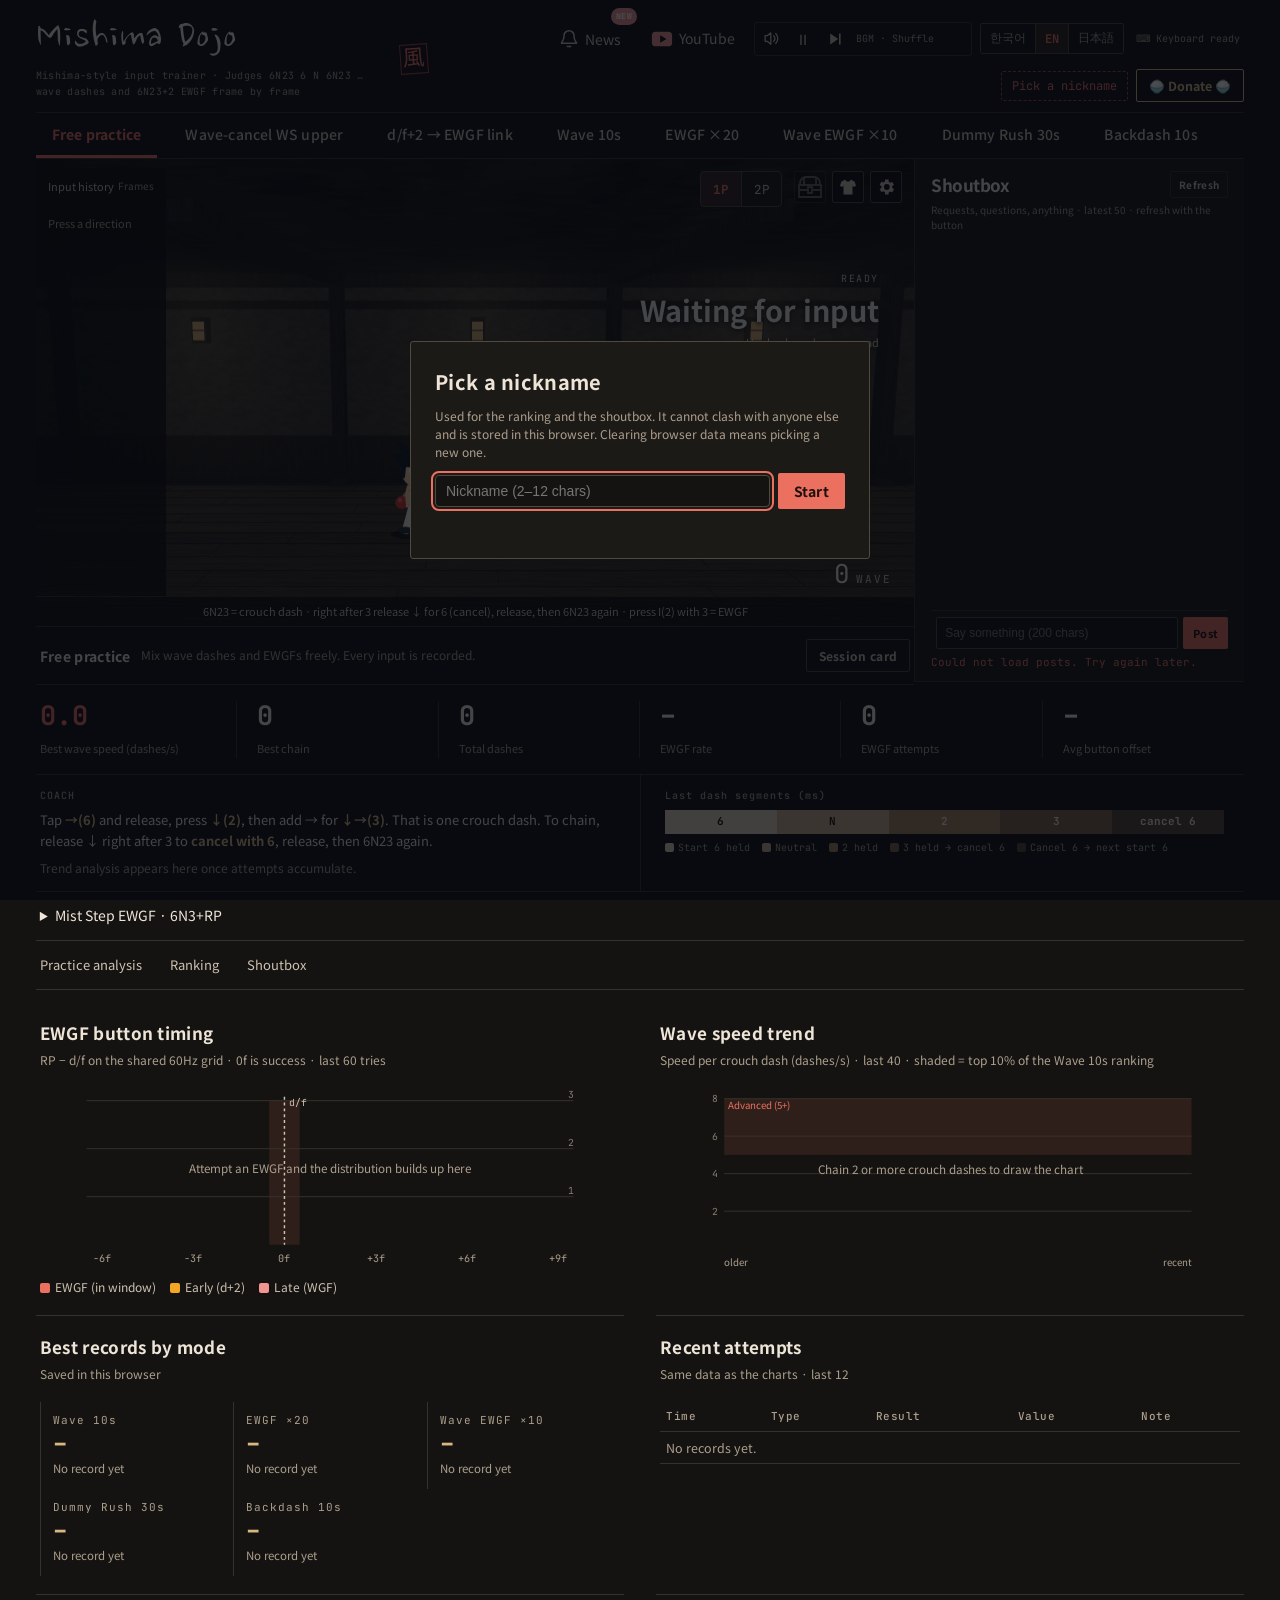
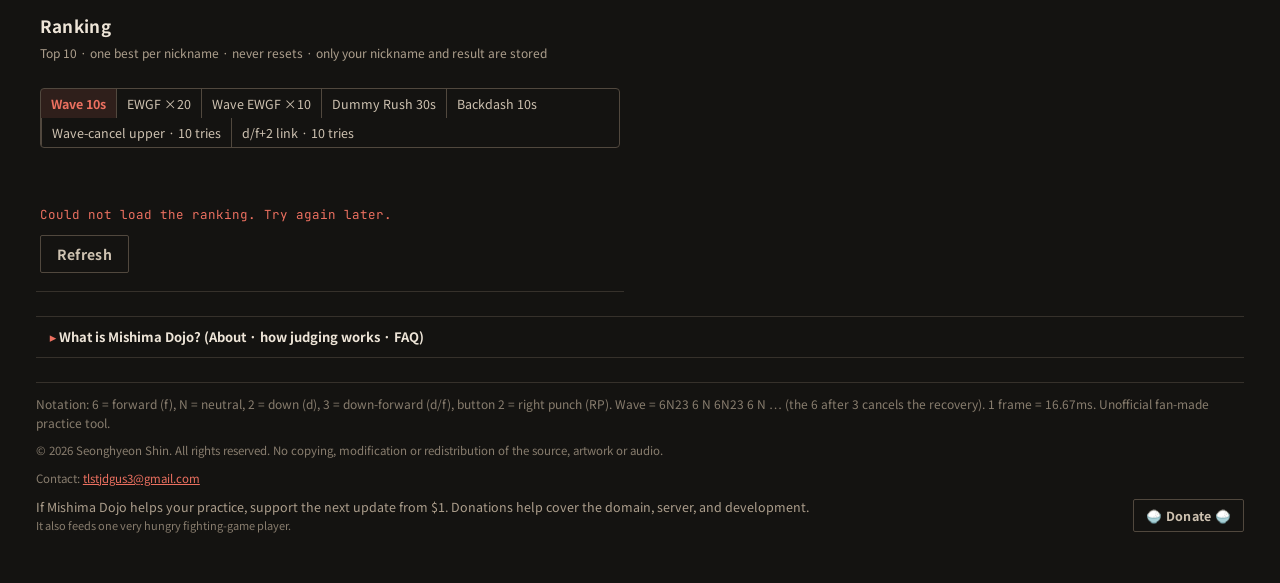
==== commit afef7033: "Consolidate September 30 notices and fix notice translations" ====
--- a/index.html
+++ b/index.html
@@ -194,6 +194,11 @@
   .notice-kind{padding:1px 7px;border-radius:999px;background:var(--accent-soft);color:var(--accent)}
   .notice-item h3{margin:7px 0 5px;font-size:17px;color:var(--ink)}
   .notice-item p{margin:0;color:var(--ink2);line-height:1.6}
+  .notice-highlight{border:2px solid var(--gold);border-radius:6px;padding:16px 14px;margin:14px 0;background:linear-gradient(135deg,var(--warn-soft),var(--panel2) 75%);box-shadow:inset 0 4px 0 var(--gold)}
+  .notice-highlight h4{font-size:clamp(21px,4.8vw,27px);line-height:1.4;color:var(--gold);margin:14px 0 10px}
+  .notice-highlight p{font-size:16px;font-weight:700;color:var(--ink)}
+  .notice-highlight .notice-kind{background:var(--gold);color:var(--on-accent);font-weight:700}
+  .notice-highlight ul{color:var(--ink2)}
   .notice-item ul{margin:8px 0 0;padding-left:20px;color:var(--muted);line-height:1.7}
   .donate-qr{display:block;width:200px;height:200px;margin:14px auto 4px;padding:8px;box-sizing:content-box;background:#fff;border-radius:8px}
   #donateDlg .nick-form{justify-content:center} #donateDlg .btn{text-decoration:none}
@@ -1125,10 +1130,7 @@
 // Newest first. For each patch, add one entry and the matching notice.<id> strings to all three I18N dictionaries.
 // The latest id is the read marker saved in this browser; no backend or deployment-time request is involved.
 const NOTICES = [
-  {id:'2026-09-30-giwon',date:'2026-09-30',kind:'notice.kind.update',title:'notice.20260930giwon.title',summary:'notice.20260930giwon.summary',items:['notice.20260930giwon.1','notice.20260930giwon.2','notice.20260930giwon.3','notice.20260930giwon.4']},
-  {id:'2026-09-28-roundup',date:'2026-09-28',kind:'notice.kind.update',title:'notice.20260928roundup.title',summary:'notice.20260928roundup.summary',items:['notice.20260928roundup.1','notice.20260928roundup.2','notice.20260928roundup.3','notice.20260928roundup.4','notice.20260928roundup.5']},
-  {id:'2026-09-23-giwon', date:'2026-09-23', kind:'notice.kind.update', title:'notice.20260923.title', summary:'notice.20260923.summary', items:['notice.20260923.1','notice.20260923.5','notice.20260923.2','notice.20260923.3','notice.20260923.4']},
-  {id:'2026-09-22-623',date:'2026-09-22',kind:'notice.kind.update',title:'notice.20260922.title',summary:'notice.20260922.summary',items:['notice.20260922.1']},
+  {id:'2026-09-30-roundup',date:'2026-09-30',kind:'notice.kind.update',title:'notice.20260930.title',summary:'notice.20260930.summary',highlight:{kind:'notice.wedding.kind',title:'notice.wedding.title',summary:'notice.wedding.summary',items:['notice.wedding.1','notice.wedding.2']},items:['notice.20260930.1','notice.20260930.2','notice.20260930.3','notice.20260930.4','notice.20260930.5','notice.20260930.6','notice.20260930.7','notice.20260930.8']},
   {id:'2026-09-21-roundup', date:'2026-09-21', kind:'notice.kind.update', title:'notice.20260921roundup.title', summary:'notice.20260921roundup.summary', items:['notice.20260921roundup.1','notice.20260921roundup.2','notice.20260921roundup.3','notice.20260921roundup.4','notice.20260921roundup.5']},
   {id:'2026-09-21-mist', date:'2026-09-21', kind:'notice.kind.update', title:'notice.20260921.title', summary:'notice.20260921.summary', items:['notice.20260921.1','notice.20260921.2','notice.20260921.3']},
   {id:'2026-09-19-dojo', date:'2026-09-19', kind:'notice.kind.update', title:'notice.20260919.title', summary:'notice.20260919.summary', items:['notice.20260919.1','notice.20260919.2','notice.20260919.3','notice.20260919.4','notice.20260919.5','notice.20260919.6']},
@@ -1242,44 +1244,22 @@
 const LOCALE = {ko:'ko-KR', en:'en-US', ja:'ja-JP'};
 const I18N = {
 ko:{
-  "notice.20260930giwon.title":"기원초 연습과 10회 순위",
-  "notice.20260930giwon.summary":"기원권 뒤 초풍 연결을 프레임 표로 연습하고, 10회 도전 결과를 순위에 등록할 수 있습니다.",
-  "notice.20260930giwon.1":"↘를 잡은 채 RP를 누르면 기원권이 나옵니다. 기원권 자체는 초풍 성공률·연속 기록에 포함되지 않습니다.",
-  "notice.20260930giwon.2":"기원초 연습에서 경직 해제와 초풍 발동을 프레임 표로 확인하세요. 기원권 뒤 첫 초풍이 49f까지 발동하면 입력 조건 충족입니다. 6N23·623·6N3(무족) 모두 기존 초풍 판정을 따릅니다.",
-  "notice.20260930giwon.3":"10회 도전을 끝까지 마치면 성공 횟수가 기원초 10회 순위에 자동 등록됩니다. 동점은 최고 연속 성공으로 비교하며, 중단·취소한 도전은 등록하지 않습니다.",
-  "notice.20260930giwon.4":"더미 발밑 게이지로 경직 해제 시점을 보고 성공 팝·효과음·폭죽으로 결과를 확인할 수 있습니다. 기원권 뒤 경직 중에는 시작 6만 선입력으로 남고, 버튼은 마지막 8f 안에 누른 마지막 하나만 남습니다.",
-  "notice.20260928roundup.title":"623 입력과 패드 설정 업데이트",
-  "notice.20260928roundup.summary":"중립 생략 입력을 지원하고, 패드 입력 설정과 키 확인을 추가했습니다.",
-  "notice.20260928roundup.1":"실게임 확인을 반영해 623도 6N23과 같은 웨이브 선행 입력으로 인정합니다. 일반 초풍·나락·웨캔기어에도 적용되며, 9월 21일 중립 필수 안내를 정정합니다. 캔슬 6과 다음 시작 6은 계속 구분합니다.",
-  "notice.20260928roundup.2":"웨캔기어에서 대각을 아래로 뺀 뒤 다음 웨이브로 이어갈 때, 도전의 웨이브 수가 실제 연속 입력과 어긋나던 문제를 수정했습니다.",
-  "notice.20260928roundup.3":"설정 맨 위에서 키보드·패드 배치를 바꿀 수 있습니다. 패드도 동작마다 기본·보조 입력을 지정하고, 개별 해제·기본값 복원을 할 수 있습니다.",
-  "notice.20260928roundup.4":"키 확인을 켜면 누른 입력과 연결된 칸이 빛납니다. 새 장치 입력에 맞춰 키보드·패드 탭이 자동 전환됩니다.",
-  "notice.20260928roundup.5":"변경한 배치는 이 브라우저에 저장되며 모든 패드에 공통 적용됩니다. 설정을 닫은 뒤에는 입력을 한 번 놓고 연습하세요.",
-  "notice.20260928roundup.title":"623 input and gamepad settings update",
-  "notice.20260928roundup.summary":"Added support for inputs without neutral, gamepad bindings and input checking.",
-  "notice.20260928roundup.1":"Following in-game verification, 623 is accepted as a wave prefix alongside 6N23, including for standard EWGF, Hellsweep and WSC. This corrects the September 21 neutral requirement. Cancel forward and the next starting forward remain separate.",
-  "notice.20260928roundup.2":"Fixed WSC challenge wave counts falling out of sync with consecutive waves when releasing diagonal to down before linking the next wave.",
-  "notice.20260928roundup.3":"Edit keyboard and gamepad bindings at the top of Settings. Assign primary and alternate gamepad inputs for each action, clear individual gamepad slots, or restore defaults.",
-  "notice.20260928roundup.4":"Turn on Test inputs to highlight matching bindings. Fresh input switches to the matching keyboard or gamepad tab.",
-  "notice.20260928roundup.5":"Bindings are saved in this browser and shared across gamepads. Release your inputs after closing Settings before resuming practice.",
-  "notice.20260928roundup.title":"623入力とパッド設定の更新",
-  "notice.20260928roundup.summary":"中立省略入力に対応し、パッドの割り当て設定と入力確認を追加しました。",
-  "notice.20260928roundup.1":"ゲーム内での確認を反映し、623も6N23と同じウェーブの先行入力として認めます。通常の最風・奈落・WSCにも適用され、9月21日の中立必須の案内を訂正します。キャンセルの6と次の開始6は引き続き区別します。",
-  "notice.20260928roundup.2":"WSCで斜め入力から下入力に戻して次のウェーブにつなぐと、チャレンジのウェーブ数が実際の連続入力とずれる問題を修正しました。",
-  "notice.20260928roundup.3":"設定画面の上部でキーボード・パッドの割り当てを変更できます。パッドも各操作にメイン・サブ入力を設定し、個別解除や初期設定への復元ができます。",
-  "notice.20260928roundup.4":"入力確認をオンにすると、押した入力に対応する欄が光ります。新しく入力したデバイスに合わせてキーボード・パッドのタブが自動で切り替わります。",
-  "notice.20260928roundup.5":"割り当てはこのブラウザーに保存され、すべてのパッドに共通で適用されます。設定を閉じた後は一度入力を離してから練習を再開してください。",
-  "notice.20260923.title":"기원권과 기원초 연결 연습",
-  "notice.20260923.summary":"↘+RP 기원권을 기술로 판정하고, 이어지는 초풍이 몇 프레임에 발동했는지 알려줍니다. 전용 연습 모드도 추가했습니다.",
-  "notice.20260923.1":"↘를 잡은 채 RP를 누르면 기원권입니다. 저스트가 없어 프레임 판정은 하지 않으며, 초풍 성공률·연속 기록에는 들어가지 않습니다.",
-  "notice.20260923.5":"기원권을 낸 뒤 경직 32f 동안에는 걷기·대시·기술이 하나도 나가지 않습니다. 선입력으로 남는 방향은 시작 6 하나이고 중립부터는 경직이 끝난 뒤에 들어가야 합니다. 버튼도 경직 마지막 8f 안에 마지막으로 누른 하나만 남아 해제 프레임에 나갑니다(버퍼 한 칸 · 마지막 입력이 덮어씀).",
-  "notice.20260923.2":"기원초 연습 모드에서는 경직 해제와 발동 목표 칸까지를 프레임 표로 보여주고, 발동 프레임과 이번 세션 성공률을 기록합니다. 10회 도전을 끝까지 마치면 성공 횟수가 「기원초 10회」 순위에 올라갑니다.",
-  "notice.20260923.3":"기원권 뒤 첫 초풍이 몇 프레임에 발동했는지 표시하고, 49f까지 나왔으면 성공입니다. 커맨드 루트는 보지 않으므로 6N23·623·6N3(무족) 모두 기존 초풍 판정을 따릅니다. 시작 6만 경직 중에 잡아 두고, 중립은 경직이 풀리는 48f에 손을 떼 만드세요.",
-  "notice.20260923.4":"연습 전제는 카운터 히트이고 리커버리·지상 판정 값은 실게임 미확인 가정값입니다. 실제 명중이나 딜캐 타이밍은 측정하지 않습니다.",
+  "notice.20260930.title":"9월 30일 업데이트 · 주인장 소식",
+  "notice.20260930.summary":"623 입력, 패드 설정, 기원초 연습과 10회 순위를 추가·개선했습니다.",
+  "notice.20260930.1":"실게임 확인을 반영해 623도 6N23과 같은 웨이브 선행 입력으로 인정합니다. 일반 초풍·나락·웨캔기어에도 적용되며, 9월 21일 중립 필수 안내를 정정합니다. 캔슬 6과 다음 시작 6은 계속 구분합니다.",
+  "notice.20260930.2":"웨캔기어에서 대각을 아래로 뺀 뒤 다음 웨이브로 이어갈 때, 도전의 웨이브 수가 실제 연속 입력과 어긋나던 문제를 수정했습니다.",
+  "notice.20260930.3":"설정에서 패드 동작마다 기본·보조 입력을 지정하고 개별 해제·기본값 복원을 할 수 있습니다. 배치는 이 브라우저에 저장되며 모든 패드에 공통 적용됩니다. 설정을 닫은 뒤에는 입력을 한 번 놓고 연습하세요.",
+  "notice.20260930.4":"키 확인을 켜면 누른 입력과 연결된 칸이 빛납니다. 새 장치 입력에 맞춰 키보드·패드 탭이 자동 전환됩니다.",
+  "notice.20260930.5":"↘를 잡은 채 RP를 누르면 기원권이 나옵니다. 기원권 자체는 초풍 성공률·연속 기록에 포함되지 않습니다.",
+  "notice.20260930.6":"기원초 연습에서 경직 해제와 초풍 발동을 프레임 표로 확인하세요. 기원권 뒤 첫 초풍이 49f까지 발동하면 입력 조건 충족입니다. 더미 발밑 게이지와 성공 팝·효과음·폭죽으로 결과를 확인할 수 있습니다. 실제 명중·딜캐 타이밍을 측정하는 것은 아닙니다.",
+  "notice.20260930.7":"기원권 뒤 경직 32f 동안은 걷기·대시·기술이 나가지 않습니다. 시작 6만 선입력으로 남고, 중립부터는 경직이 끝난 뒤에 넣어야 합니다. 버튼은 마지막 8f 안에 누른 마지막 하나만 남습니다.",
+  "notice.20260930.8":"기원초 10회 도전을 끝까지 마치면 성공 횟수가 순위에 자동 등록됩니다. 동점은 최고 연속 성공으로 비교하며, 중단·취소한 도전은 등록하지 않습니다.",
+  'notice.wedding.kind':'💌 주인장 소식',
+  'notice.wedding.title':'💍 도장 주인장, 결혼합니다!',
+  'notice.wedding.summary':'2026년 10월 24일, 결혼식을 올립니다. 💒',
+  'notice.wedding.1':'결혼 준비와 신혼여행으로 한동안 업데이트는 어려울 것 같습니다.',
+  'notice.wedding.2':'신혼여행 잘 다녀와서 다시 작업하겠습니다. 늘 함께 연습해 주셔서 감사합니다! 🥂',
   "notice.20260921.title":"무족초 연습과 중립 입력 규칙",
-  "notice.20260922.title":"623 웨이브 입력 지원",
-  "notice.20260922.summary":"중립 생략 입력 판정을 수정했습니다.",
-  "notice.20260922.1":"실게임 확인을 반영해 6 다음 중립 없이 23을 입력해도 웨이브가 동작합니다. 일반 초풍·나락·웨캔기어도 같은 선행 입력을 사용합니다. 9월 21일 중립 필수 안내를 정정하며, 캔슬 6과 다음 시작 6은 계속 구분합니다.",
   "notice.20260921roundup.title":"무족초·입력 기록·BGM 업데이트",
   "notice.20260921roundup.summary":"최근 추가된 무족초 연습과 입력 규칙, 입력 기록·음악·순위 개선을 한곳에 정리했습니다.",
   "notice.20260921roundup.1":"독립적인 6N3+RP 무족초를 연습할 수 있습니다. 대각·RP가 같은 프레임이면 성공, 앞·중립도 각각 1f이면 최속으로 표시합니다. 결과에서 각 입력 프레임을 확인하고 캐릭터 위 무족초! 팝도 볼 수 있습니다. 대시·웨이브에서 이어지는 무족초는 아직 지원하지 않습니다.",
@@ -1671,37 +1651,22 @@
   'wsc.elapsed':(f,ms)=>'경과 '+f+'f / '+ms+'ms',
 },
 en:{
-  "notice.20260930giwon.title":"d/f+2 link practice and a 10-try leaderboard",
-  "notice.20260930giwon.summary":"Practice the EWGF link after d/f+2 on a frame timeline and rank your completed 10-try challenges.",
-  "notice.20260930giwon.1":"Press RP while holding d/f to perform d/f+2. The move itself does not count toward EWGF accuracy or streaks.",
-  "notice.20260930giwon.2":"The link practice timeline shows recovery ending and the EWGF startup frame. The input conditions are met when the first EWGF after d/f+2 comes out by frame 49. 6N23, 623 and mist-step 6N3 all use the existing EWGF judgment.",
-  "notice.20260930giwon.3":"Finish all 10 tries to automatically submit your success count to the d/f+2 link leaderboard. Ties are compared by best success streak. Interrupted or cancelled challenges are not submitted.",
-  "notice.20260930giwon.4":"A gauge below the bag shows when recovery ends, with a success pop, sound and fireworks for feedback. During d/f+2 recovery, only the starting forward survives as directional pre-input; only the last button pressed in the final 8 frames is buffered.",
-  "notice.20260928roundup.title":"623 input and gamepad settings update",
-  "notice.20260928roundup.summary":"Added support for inputs without neutral, gamepad bindings and input checking.",
-  "notice.20260928roundup.1":"Following in-game verification, 623 is accepted as a wave prefix alongside 6N23, including for standard EWGF, Hellsweep and WSC. This corrects the September 21 neutral requirement. Cancel forward and the next starting forward remain separate.",
-  "notice.20260928roundup.2":"Fixed WSC challenge wave counts falling out of sync with consecutive waves when releasing diagonal to down before linking the next wave.",
-  "notice.20260928roundup.3":"Edit keyboard and gamepad bindings at the top of Settings. Assign primary and alternate gamepad inputs for each action, clear individual gamepad slots, or restore defaults.",
-  "notice.20260928roundup.4":"Turn on Test inputs to highlight matching bindings. Fresh input switches to the matching keyboard or gamepad tab.",
-  "notice.20260928roundup.5":"Bindings are saved in this browser and shared across gamepads. Release your inputs after closing Settings before resuming practice.",
-  "notice.20260928roundup.title":"623入力とパッド設定の更新",
-  "notice.20260928roundup.summary":"中立省略入力に対応し、パッドの割り当て設定と入力確認を追加しました。",
-  "notice.20260928roundup.1":"ゲーム内での確認を反映し、623も6N23と同じウェーブの先行入力として認めます。通常の最風・奈落・WSCにも適用され、9月21日の中立必須の案内を訂正します。キャンセルの6と次の開始6は引き続き区別します。",
-  "notice.20260928roundup.2":"WSCで斜め入力から下入力に戻して次のウェーブにつなぐと、チャレンジのウェーブ数が実際の連続入力とずれる問題を修正しました。",
-  "notice.20260928roundup.3":"設定画面の上部でキーボード・パッドの割り当てを変更できます。パッドも各操作にメイン・サブ入力を設定し、個別解除や初期設定への復元ができます。",
-  "notice.20260928roundup.4":"入力確認をオンにすると、押した入力に対応する欄が光ります。新しく入力したデバイスに合わせてキーボード・パッドのタブが自動で切り替わります。",
-  "notice.20260928roundup.5":"割り当てはこのブラウザーに保存され、すべてのパッドに共通で適用されます。設定を閉じた後は一度入力を離してから練習を再開してください。",
-  "notice.20260923.title":"d/f+2 and its EWGF link",
-  "notice.20260923.summary":"d/f+2 is now judged as a move, the EWGF that follows it is timed to the frame it comes out on, and there is a practice mode for it.",
-  "notice.20260923.1":"Press RP while holding d/f for d/f+2. It has no just frame, so it is not timed and never counts toward EWGF accuracy or streaks.",
-  "notice.20260923.5":"For the 32 frames of recovery after a d/f+2, nothing comes out at all — no walking, no dash, no move. The only direction that survives it is the start f; the neutral and everything after it has to go in once the recovery ends. Buttons are the same: only the last one pressed inside the final 8 frames comes out, on the frame the recovery ends.",
-  "notice.20260923.2":"The link practice mode draws the d/f+2 recovery frame by frame up to the target, and keeps the frame the EWGF came out on plus the success rate for this session. Finishing the 10-try challenge posts its success count to the “d/f+2 link · 10 tries” leaderboard.",
-  "notice.20260923.3":"The first EWGF after a d/f+2 shows which frame it came out on, and landing by frame 49 is the success. The command route is not looked at, so 6N23, 623 and the mist-step 6N3 all use the existing EWGF judgment. Hold the start f through the recovery and release it on frame 48, where the recovery ends, to make the neutral.",
-  "notice.20260923.4":"Practice assumes a counter hit, and the recovery and grounded windows are unverified assumptions. Actual hit and punish timing is not measured.",
+  "notice.20260930.title":"September 30 update · A note from the creator",
+  "notice.20260930.summary":"Updates to 623 inputs, gamepad bindings, d/f+2 link practice and the 10-try leaderboard.",
+  "notice.20260930.1":"Following in-game verification, 623 is accepted as a wave prefix alongside 6N23, including for standard EWGF, Hellsweep and WSC. This corrects the September 21 neutral requirement. Cancel forward and the next starting forward remain separate.",
+  "notice.20260930.2":"Fixed WSC challenge wave counts falling out of sync with consecutive waves when releasing diagonal to down before linking the next wave.",
+  "notice.20260930.3":"In Settings, assign primary and alternate gamepad inputs for each action, clear individual slots, or restore defaults. Bindings are saved in this browser and shared across gamepads. Release your inputs after closing Settings before resuming practice.",
+  "notice.20260930.4":"Turn on Test inputs to highlight matching bindings. Fresh input switches to the matching keyboard or gamepad tab.",
+  "notice.20260930.5":"Press RP while holding d/f to perform d/f+2. The move itself does not count toward EWGF accuracy or streaks.",
+  "notice.20260930.6":"The link practice timeline shows recovery ending and the EWGF startup frame. The input conditions are met when the first EWGF after d/f+2 comes out by frame 49. A gauge below the bag, success pop, sound and fireworks provide feedback. Actual hit and punish timing is not measured.",
+  "notice.20260930.7":"For the 32 frames of d/f+2 recovery, walking, dashing and moves are blocked. Only the starting forward survives as directional pre-input; neutral and later inputs must follow recovery. Only the last button pressed in the final 8 frames is buffered.",
+  "notice.20260930.8":"Finish all 10 tries to automatically submit your success count to the d/f+2 link leaderboard. Ties are compared by best success streak. Interrupted or cancelled challenges are not submitted.",
+  'notice.wedding.kind':'💌 A note from the creator',
+  'notice.wedding.title':'💍 Your dojo host is getting married!',
+  'notice.wedding.summary':'My wedding is on October 24, 2026. 💒',
+  'notice.wedding.1':'With wedding preparations and the honeymoon, I’ll be taking a break from updates for a while.',
+  'notice.wedding.2':'I’ll get back to working on the dojo after the honeymoon. Thank you for practicing here! 🥂',
   "notice.20260921.title":"Mist Step EWGF practice and neutral input rules",
-  "notice.20260922.title":"623 wave input supported",
-  "notice.20260922.summary":"Updated judging for inputs without neutral.",
-  "notice.20260922.1":"Following in-game verification, waves now accept 623 without neutral after forward. Standard EWGF, Hellsweep and WSC share this prefix. This corrects the September 21 neutral requirement. Cancel forward and the next starting forward remain separate.",
   "notice.20260921roundup.title":"Mist Step EWGF, input history and BGM updates",
   "notice.20260921roundup.summary":"A roundup of new Mist Step EWGF practice, input rules, and improvements to input history, music and rankings.",
   "notice.20260921roundup.1":"Practice standalone 6N3+RP. Diagonal and RP must share a frame; one frame each of forward and neutral earns the fastest label. Check input frames in the result and a Mist EWGF! pop above your fighter. Links from a dash or wave are not supported yet.",
@@ -2092,30 +2057,22 @@
   'wsc.elapsed':(f,ms)=>'Elapsed '+f+'f / '+ms+'ms',
 },
 ja:{
-  "notice.20260930giwon.title":"最風連係練習と10回ランキング",
-  "notice.20260930giwon.summary":"3+2から最風への連係をフレーム表で練習し、10回チャレンジの結果をランキングに登録できます。",
-  "notice.20260930giwon.1":"斜め下前を入れたままRPを押すと3+2が出ます。この技自体は最風の成功率や連続記録に含まれません。",
-  "notice.20260930giwon.2":"連係練習のフレーム表で硬直明けと最風の発生を確認できます。3+2の後の最初の最風が49fまでに発生すれば入力条件達成です。6N23・623・6N3(無足)はすべて既存の最風判定に従います。",
-  "notice.20260930giwon.3":"10回チャレンジを最後まで終えると、成功回数が3+2連係10回ランキングに自動登録されます。同点の場合は最高連続成功数で比較し、中断・キャンセルしたチャレンジは登録されません。",
-  "notice.20260930giwon.4":"ダミーの足元のゲージで硬直明けを確認でき、成功表示・効果音・花火で結果を知らせます。3+2の硬直中に先行入力として残る方向は始動6だけで、ボタンは最後の8f以内に最後に押した1つだけが残ります。",
-  "notice.20260928roundup.title":"623入力とパッド設定の更新",
-  "notice.20260928roundup.summary":"中立省略入力に対応し、パッドの割り当て設定と入力確認を追加しました。",
-  "notice.20260928roundup.1":"ゲーム内での確認を反映し、623も6N23と同じウェーブの先行入力として認めます。通常の最風・奈落・WSCにも適用され、9月21日の中立必須の案内を訂正します。キャンセルの6と次の開始6は引き続き区別します。",
-  "notice.20260928roundup.2":"WSCで斜め入力から下入力に戻して次のウェーブにつなぐと、チャレンジのウェーブ数が実際の連続入力とずれる問題を修正しました。",
-  "notice.20260928roundup.3":"設定画面の上部でキーボード・パッドの割り当てを変更できます。パッドも各操作にメイン・サブ入力を設定し、個別解除や初期設定への復元ができます。",
-  "notice.20260928roundup.4":"入力確認をオンにすると、押した入力に対応する欄が光ります。新しく入力したデバイスに合わせてキーボード・パッドのタブが自動で切り替わります。",
-  "notice.20260928roundup.5":"割り当てはこのブラウザーに保存され、すべてのパッドに共通で適用されます。設定を閉じた後は一度入力を離してから練習を再開してください。",
-  "notice.20260923.title":"3+2と最風への連係練習",
-  "notice.20260923.summary":"3+2を技として判定し、続く最風が何フレームで発生したかを表示し、専用の練習モードも追加しました。",
-  "notice.20260923.1":"斜め下前を入れたままRPで3+2です。ジャストが無いためフレーム判定はせず、最風の成功率や連続記録にも入りません。",
-  "notice.20260923.5":"3+2の後の硬直32fの間は歩き・ダッシュ・技が一切出ません。硬直を越えて残る方向は始動6だけで、中立から先は硬直が明けてから入れる必要があります。ボタンも硬直の最後の8f以内に最後に押した1つだけが残り硬直明けのフレームに出ます（バッファ1枠・最後の入力が上書き）。",
-  "notice.20260923.2":"連係練習モードでは硬直明けと発生の目標マスまでをフレーム表で表示し、発生フレームと今セッションの成功率を記録します。10回チャレンジを最後まで終えると成功回数が「3+2連係10回」ランキングに登録されます。",
-  "notice.20260923.3":"3+2の後の最初の最風が何フレームで発生したかを表示し、49fまでに出ていれば成功です。コマンドの経路は見ないので6N23・623・6N3(無足)はすべて既存の最風判定に従います。硬直中は始動6だけを押したままにして、明ける48fで離して中立を作ってください。",
-  "notice.20260923.4":"練習の前提はカウンターヒットで、リカバリーや地上判定の値は実機未確認の仮定値です。実際の命中やディレイキャッチのタイミングは測定しません。",
+  "notice.20260930.title":"9月30日の更新・運営者からのお知らせ",
+  "notice.20260930.summary":"623入力、パッド設定、最風連係練習と10回ランキングを追加・改善しました。",
+  "notice.20260930.1":"ゲーム内での確認を反映し、623も6N23と同じウェーブの先行入力として認めます。通常の最風・奈落・WSCにも適用され、9月21日の中立必須の案内を訂正します。キャンセルの6と次の開始6は引き続き区別します。",
+  "notice.20260930.2":"WSCで斜め入力から下入力に戻して次のウェーブにつなぐと、チャレンジのウェーブ数が実際の連続入力とずれる問題を修正しました。",
+  "notice.20260930.3":"設定でパッドの各操作にメイン・サブ入力を設定し、個別解除や初期設定への復元ができます。割り当てはこのブラウザーに保存され、すべてのパッドに共通で適用されます。設定を閉じた後は一度入力を離してから練習を再開してください。",
+  "notice.20260930.4":"入力確認をオンにすると、押した入力に対応する欄が光ります。新しく入力したデバイスに合わせてキーボード・パッドのタブが自動で切り替わります。",
+  "notice.20260930.5":"斜め下前を入れたままRPを押すと3+2が出ます。この技自体は最風の成功率や連続記録に含まれません。",
+  "notice.20260930.6":"連係練習のフレーム表で硬直明けと最風の発生を確認できます。3+2の後の最初の最風が49fまでに発生すれば入力条件達成です。ダミーの足元のゲージ、成功表示・効果音・花火で結果を知らせます。実際の命中や確定反撃のタイミングは測定しません。",
+  "notice.20260930.7":"3+2の硬直32fの間は歩き・ダッシュ・技が出ません。先行入力として残る方向は始動6だけで、中立から先は硬直明けに入力する必要があります。ボタンは最後の8f以内に最後に押した1つだけが残ります。",
+  "notice.20260930.8":"10回チャレンジを最後まで終えると、成功回数が3+2連係10回ランキングに自動登録されます。同点の場合は最高連続成功数で比較し、中断・キャンセルしたチャレンジは登録されません。",
+  'notice.wedding.kind':'💌 運営者からのお知らせ',
+  'notice.wedding.title':'💍 道場の主、結婚します！',
+  'notice.wedding.summary':'2026年10月24日に結婚式を挙げます。💒',
+  'notice.wedding.1':'結婚準備と新婚旅行のため、しばらく更新をお休みします。',
+  'notice.wedding.2':'新婚旅行から帰ったら、また制作を再開します。いつも一緒に練習してくださり、ありがとうございます！🥂',
   "notice.20260921.title":"無足最風の練習と中立入力ルール",
-  "notice.20260922.title":"623ウェーブ入力に対応",
-  "notice.20260922.summary":"中立省略入力の判定を修正しました。",
-  "notice.20260922.1":"ゲーム内での確認を反映し、6の後に中立を挟まない623でもウェーブが出るようになりました。通常の最風・奈落・WSCも同じ先行入力を使います。9月21日の中立必須の案内を訂正します。キャンセルの6と次の開始6は引き続き区別します。",
   "notice.20260921roundup.title":"無足最風・入力履歴・BGMアップデート",
   "notice.20260921roundup.summary":"無足最風の練習と入力ルール、入力履歴・音楽・ランキングの改善をまとめました。",
   "notice.20260921roundup.1":"単独の6N3+RPを練習できます。斜めとRPが同一フレームなら成功し、前・中立も各1fなら最速と表示します。結果で各入力のフレームを確認でき、キャラクターの上にも無足最風！と表示されます。ダッシュ・ウェーブからの接続はまだ未対応です。",
@@ -4543,7 +4500,8 @@
   $('noticeBadge').hidden = !NOTICE_LATEST || store.noticeSeen===NOTICE_LATEST;
   $('noticeList').innerHTML = NOTICES.map(n => {
     const date = new Intl.DateTimeFormat(LOCALE[store.lang], {year:'numeric',month:'short',day:'numeric',timeZone:'UTC'}).format(new Date(n.date+'T12:00:00Z'));
-    return `<article class="notice-item"><div class="notice-meta"><time datetime="${n.date}">${escapeHTML(date)}</time><span class="notice-kind">${escapeHTML(T(n.kind))}</span></div><h3>${escapeHTML(T(n.title))}</h3><p>${escapeHTML(T(n.summary))}</p><ul>${n.items.map(k => `<li>${escapeHTML(T(k))}</li>`).join('')}</ul></article>`;
+    const h=n.highlight,highlight=h?`<section class="notice-highlight"><span class="notice-kind">${escapeHTML(T(h.kind))}</span><h4>${escapeHTML(T(h.title))}</h4><p>${escapeHTML(T(h.summary))}</p><ul>${h.items.map(k=>`<li>${escapeHTML(T(k))}</li>`).join('')}</ul></section>`:'';
+    return `<article class="notice-item"><div class="notice-meta"><time datetime="${n.date}">${escapeHTML(date)}</time><span class="notice-kind">${escapeHTML(T(n.kind))}</span></div><h3>${escapeHTML(T(n.title))}</h3>${highlight}<p>${escapeHTML(T(n.summary))}</p><ul>${n.items.map(k => `<li>${escapeHTML(T(k))}</li>`).join('')}</ul></article>`;
   }).join('');
 }
 function openNotices(){
